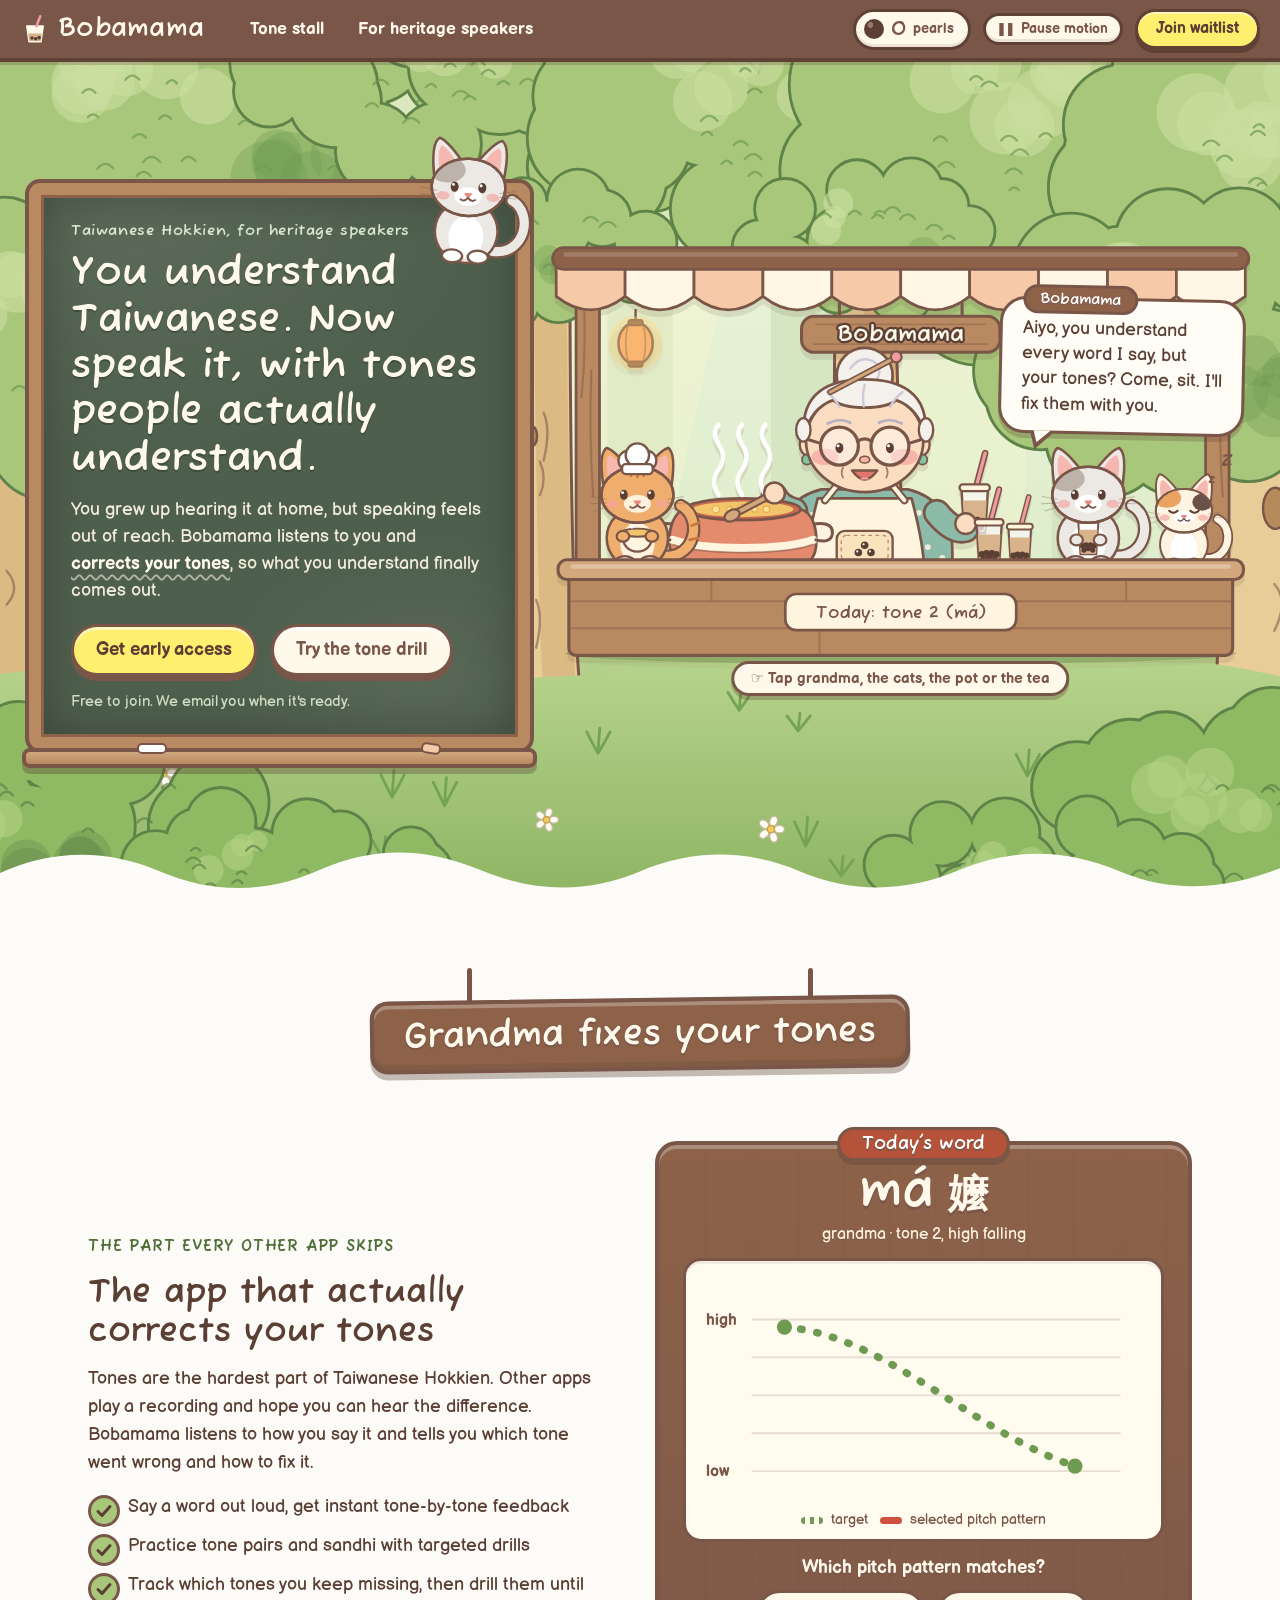
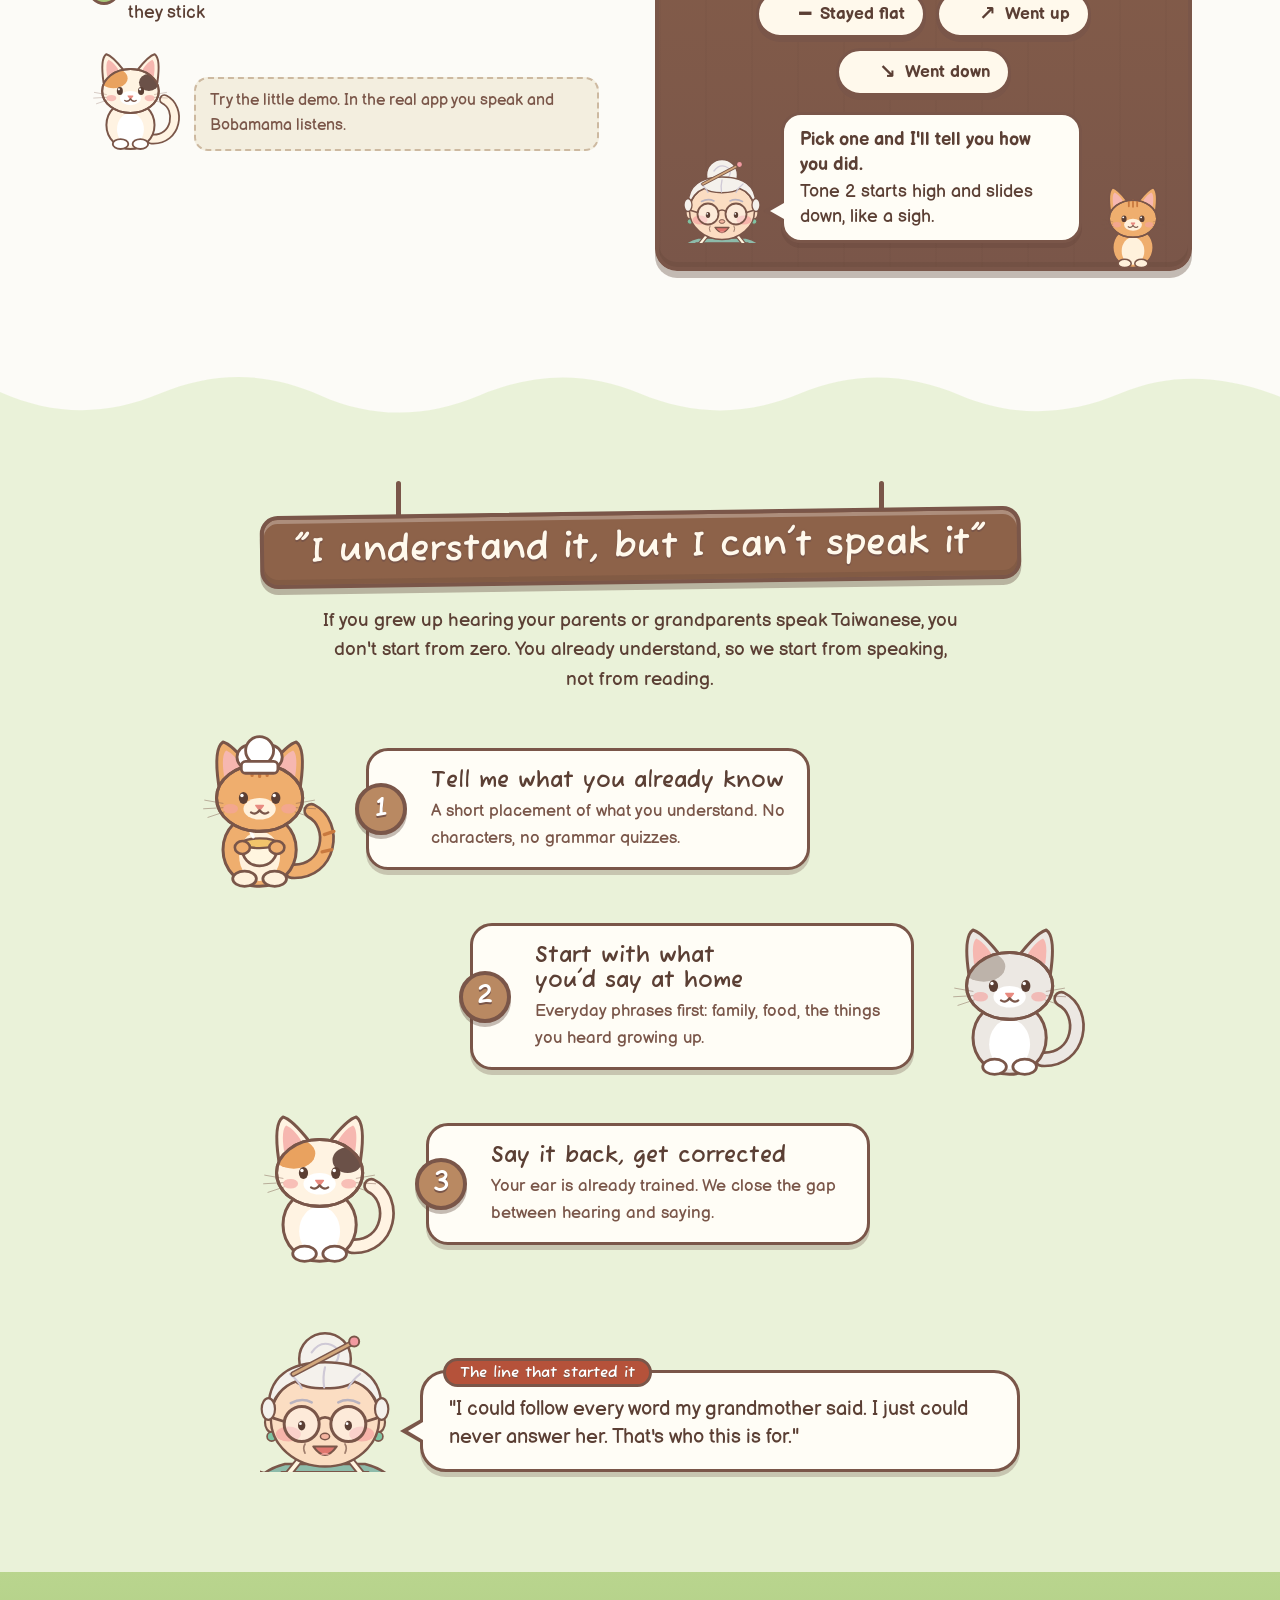
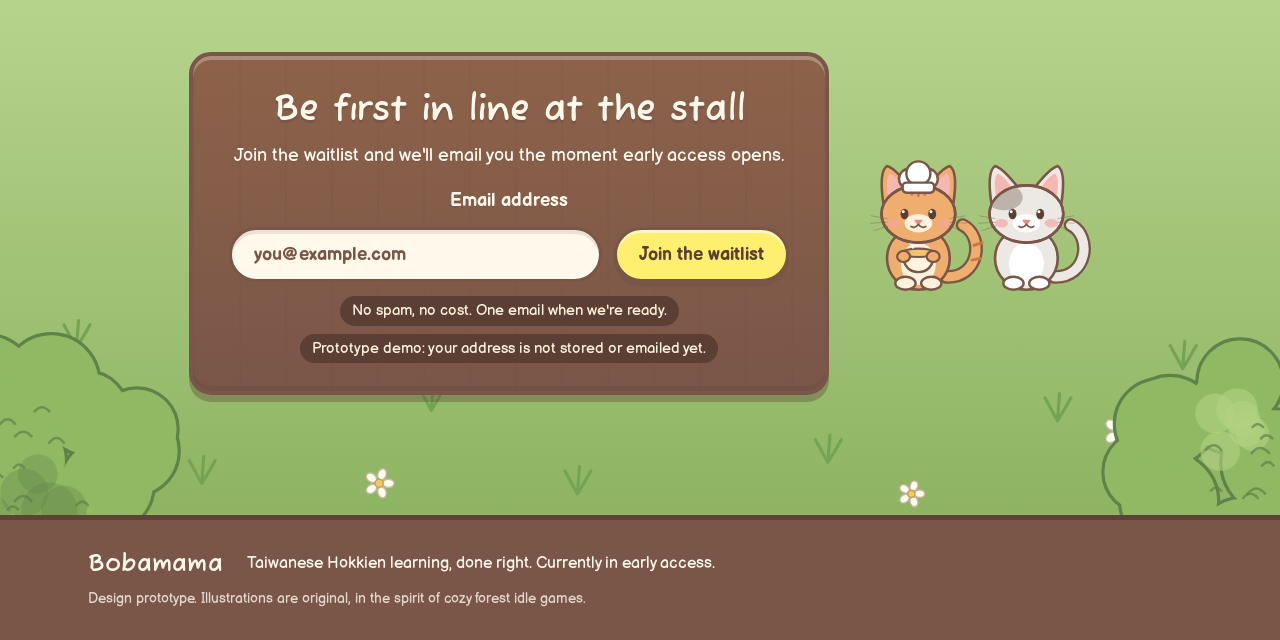
==== index.html @ dc3b3dd8 "feat: landing v2 stall interactions; fix stale animationcancel and 320px header overflow Finishes th" ====
<!DOCTYPE html>
<html lang="en">
<head>
<meta charset="UTF-8">
<meta name="viewport" content="width=device-width, initial-scale=1">
<title>Bobamama - Grandma fixes your Taiwanese tones</title>
<meta name="description" content="Bobamama is a Taiwanese Hokkien learning app that actually corrects your tones. Built for heritage speakers who understand it but can't speak it. Prototype landing page.">
<meta property="og:title" content="Bobamama - Grandma fixes your Taiwanese tones">
<meta property="og:description" content="A Taiwanese Hokkien learning app that actually corrects your tones. Built for heritage speakers who understand it but can't speak it.">
<meta property="og:type" content="website">
<link rel="stylesheet" href="styles.css">
</head>
<body>
<header class="bar">
  <div class="bar-in">
    <a class="brand" href="#top" aria-label="Bobamama home"><span class="brand-ic" aria-hidden="true"><svg viewBox="0 0 40 40"><path d="M9,16 L31,16 L28,37 L12,37Z" fill="#FFF9EC" stroke="#FFF9EC" stroke-width="2" stroke-linejoin="round"/><path d="M11,26 L29,26 L28,36 L12,36Z" fill="#D9B38C"/><circle cx="16" cy="32" r="2.4" fill="#5B3F34"/><circle cx="21" cy="33" r="2.4" fill="#5B3F34"/><circle cx="25.5" cy="31.5" r="2.4" fill="#5B3F34"/><path d="M22,16 L27,3" stroke="#F29AA1" stroke-width="3.4" stroke-linecap="round"/></svg></span>Bobamama</a>
    <nav class="links" aria-label="Sections"><a href="#tones">Tone stall</a><a href="#heritage">For heritage speakers</a></nav>
    <div class="bar-r"><div class="hud" aria-live="polite" title="Tap things in the stall to collect pearls"><span class="pearl" aria-hidden="true"></span><span class="hud-n" id="pearls">0</span><span class="hud-l hud-u"> pearls</span></div><input type="checkbox" class="sr motion-cb" id="motion-btn" aria-label="Pause motion"><label for="motion-btn" class="hud hud-btn" aria-hidden="true"><span class="hud-ico"><span class="m-on">&#10074;&#10074;</span><span class="m-off">&#9654;</span></span><span class="hud-l"><span class="m-on">Pause motion</span><span class="m-off">Play motion</span></span></label><a class="btn btn-sm" href="#waitlist">Join waitlist</a></div>
  </div>
</header>

<main id="top">
<section class="hero">
  <svg class="forest forest-d" viewBox="0 0 1440 900" preserveAspectRatio="xMidYMax slice" aria-hidden="true" focusable="false"><defs><linearGradient id="skyd" x1="0" y1="0" x2="0" y2="1"><stop offset="0" stop-color="#EEF5DE"/><stop offset="1" stop-color="#D4E8C0"/></linearGradient><linearGradient id="grd" x1="0" y1="0" x2="0" y2="1"><stop offset="0" stop-color="#B9D58E"/><stop offset="1" stop-color="#8DB462"/></linearGradient></defs><rect width="1440" height="900" fill="url(#skyd)"/><rect x="480.0" y="150" width="80" height="900" rx="40.0" fill="#D3E4BE" opacity=".8"/><circle cx="656" cy="129" r="42" fill="#CDE1B6"/><circle cx="642" cy="186" r="37" fill="#CDE1B6"/><circle cx="575" cy="210" r="33" fill="#CDE1B6"/><circle cx="522" cy="206" r="44" fill="#CDE1B6"/><circle cx="434" cy="195" r="36" fill="#CDE1B6"/><circle cx="403" cy="168" r="34" fill="#CDE1B6"/><circle cx="388" cy="149" r="40" fill="#CDE1B6"/><circle cx="423" cy="95" r="44" fill="#CDE1B6"/><circle cx="446" cy="66" r="42" fill="#CDE1B6"/><circle cx="500" cy="62" r="34" fill="#CDE1B6"/><circle cx="563" cy="70" r="42" fill="#CDE1B6"/><circle cx="632" cy="107" r="42" fill="#CDE1B6"/><circle cx="538" cy="134" r="46" fill="#CDE1B6"/><circle cx="468" cy="107" r="42" fill="#CDE1B6"/><circle cx="440" cy="125" r="49" fill="#CDE1B6"/><circle cx="506" cy="104" r="47" fill="#CDE1B6"/><circle cx="507" cy="167" r="47" fill="#CDE1B6"/><circle cx="478" cy="174" r="45" fill="#CDE1B6"/><circle cx="469" cy="94" r="21" fill="#DCEBC9" opacity=".6"/><circle cx="433" cy="99" r="16" fill="#DCEBC9" opacity=".6"/><circle cx="437" cy="87" r="20" fill="#DCEBC9" opacity=".6"/><circle cx="444" cy="106" r="18" fill="#DCEBC9" opacity=".6"/><rect x="685.0" y="120" width="70" height="900" rx="35.0" fill="#D3E4BE" opacity=".8"/><circle cx="831" cy="112" r="38" fill="#CDE1B6"/><circle cx="813" cy="152" r="35" fill="#CDE1B6"/><circle cx="787" cy="159" r="31" fill="#CDE1B6"/><circle cx="711" cy="171" r="39" fill="#CDE1B6"/><circle cx="682" cy="167" r="29" fill="#CDE1B6"/><circle cx="613" cy="136" r="33" fill="#CDE1B6"/><circle cx="594" cy="115" r="32" fill="#CDE1B6"/><circle cx="610" cy="84" r="31" fill="#CDE1B6"/><circle cx="637" cy="54" r="35" fill="#CDE1B6"/><circle cx="729" cy="37" r="32" fill="#CDE1B6"/><circle cx="774" cy="52" r="33" fill="#CDE1B6"/><circle cx="814" cy="85" r="33" fill="#CDE1B6"/><circle cx="694" cy="107" r="36" fill="#CDE1B6"/><circle cx="720" cy="110" r="42" fill="#CDE1B6"/><circle cx="722" cy="111" r="37" fill="#CDE1B6"/><circle cx="731" cy="113" r="43" fill="#CDE1B6"/><circle cx="716" cy="95" r="43" fill="#CDE1B6"/><circle cx="682" cy="113" r="46" fill="#CDE1B6"/><circle cx="688" cy="65" r="17" fill="#DCEBC9" opacity=".6"/><circle cx="660" cy="101" r="12" fill="#DCEBC9" opacity=".6"/><circle cx="710" cy="87" r="20" fill="#DCEBC9" opacity=".6"/><circle cx="645" cy="66" r="13" fill="#DCEBC9" opacity=".6"/><rect x="860.0" y="160" width="80" height="900" rx="40.0" fill="#D3E4BE" opacity=".8"/><circle cx="1042" cy="139" r="34" fill="#CDE1B6"/><circle cx="1018" cy="195" r="37" fill="#CDE1B6"/><circle cx="965" cy="219" r="33" fill="#CDE1B6"/><circle cx="898" cy="228" r="39" fill="#CDE1B6"/><circle cx="807" cy="213" r="37" fill="#CDE1B6"/><circle cx="799" cy="190" r="42" fill="#CDE1B6"/><circle cx="757" cy="144" r="38" fill="#CDE1B6"/><circle cx="789" cy="115" r="39" fill="#CDE1B6"/><circle cx="811" cy="88" r="40" fill="#CDE1B6"/><circle cx="909" cy="80" r="33" fill="#CDE1B6"/><circle cx="965" cy="78" r="38" fill="#CDE1B6"/><circle cx="1024" cy="119" r="37" fill="#CDE1B6"/><circle cx="912" cy="146" r="43" fill="#CDE1B6"/><circle cx="853" cy="134" r="46" fill="#CDE1B6"/><circle cx="864" cy="142" r="49" fill="#CDE1B6"/><circle cx="955" cy="124" r="49" fill="#CDE1B6"/><circle cx="818" cy="159" r="46" fill="#CDE1B6"/><circle cx="846" cy="120" r="50" fill="#CDE1B6"/><circle cx="857" cy="105" r="19" fill="#DCEBC9" opacity=".6"/><circle cx="811" cy="110" r="18" fill="#DCEBC9" opacity=".6"/><circle cx="805" cy="115" r="17" fill="#DCEBC9" opacity=".6"/><circle cx="809" cy="95" r="15" fill="#DCEBC9" opacity=".6"/><rect x="220.0" y="190" width="60" height="900" rx="30.0" fill="#D3E4BE" opacity=".8"/><circle cx="351" cy="191" r="31" fill="#CDE1B6"/><circle cx="328" cy="210" r="25" fill="#CDE1B6"/><circle cx="293" cy="225" r="28" fill="#CDE1B6"/><circle cx="232" cy="242" r="25" fill="#CDE1B6"/><circle cx="216" cy="229" r="32" fill="#CDE1B6"/><circle cx="177" cy="214" r="25" fill="#CDE1B6"/><circle cx="146" cy="188" r="26" fill="#CDE1B6"/><circle cx="152" cy="152" r="31" fill="#CDE1B6"/><circle cx="190" cy="128" r="29" fill="#CDE1B6"/><circle cx="263" cy="128" r="28" fill="#CDE1B6"/><circle cx="312" cy="126" r="30" fill="#CDE1B6"/><circle cx="334" cy="153" r="27" fill="#CDE1B6"/><circle cx="264" cy="215" r="39" fill="#CDE1B6"/><circle cx="277" cy="168" r="37" fill="#CDE1B6"/><circle cx="241" cy="197" r="32" fill="#CDE1B6"/><circle cx="235" cy="184" r="31" fill="#CDE1B6"/><circle cx="256" cy="178" r="38" fill="#CDE1B6"/><circle cx="248" cy="177" r="35" fill="#CDE1B6"/><circle cx="178" cy="137" r="14" fill="#DCEBC9" opacity=".6"/><circle cx="192" cy="147" r="12" fill="#DCEBC9" opacity=".6"/><circle cx="207" cy="151" r="13" fill="#DCEBC9" opacity=".6"/><circle cx="189" cy="157" r="15" fill="#DCEBC9" opacity=".6"/><rect x="1160.0" y="190" width="60" height="900" rx="30.0" fill="#D3E4BE" opacity=".8"/><circle cx="1303" cy="191" r="31" fill="#CDE1B6"/><circle cx="1281" cy="202" r="31" fill="#CDE1B6"/><circle cx="1225" cy="225" r="26" fill="#CDE1B6"/><circle cx="1175" cy="230" r="30" fill="#CDE1B6"/><circle cx="1142" cy="233" r="32" fill="#CDE1B6"/><circle cx="1101" cy="206" r="27" fill="#CDE1B6"/><circle cx="1082" cy="177" r="28" fill="#CDE1B6"/><circle cx="1098" cy="152" r="27" fill="#CDE1B6"/><circle cx="1126" cy="134" r="25" fill="#CDE1B6"/><circle cx="1194" cy="118" r="32" fill="#CDE1B6"/><circle cx="1232" cy="129" r="33" fill="#CDE1B6"/><circle cx="1289" cy="144" r="26" fill="#CDE1B6"/><circle cx="1191" cy="179" r="37" fill="#CDE1B6"/><circle cx="1202" cy="161" r="37" fill="#CDE1B6"/><circle cx="1246" cy="161" r="32" fill="#CDE1B6"/><circle cx="1187" cy="180" r="34" fill="#CDE1B6"/><circle cx="1196" cy="185" r="37" fill="#CDE1B6"/><circle cx="1199" cy="183" r="30" fill="#CDE1B6"/><circle cx="1130" cy="164" r="11" fill="#DCEBC9" opacity=".6"/><circle cx="1142" cy="147" r="15" fill="#DCEBC9" opacity=".6"/><circle cx="1147" cy="154" r="15" fill="#DCEBC9" opacity=".6"/><circle cx="1163" cy="142" r="15" fill="#DCEBC9" opacity=".6"/><g opacity=".28" fill="#FFF8CC"><path d="M432,0 L576,0 L317,640 L144,640Z"/><path d="M749,0 L864,0 L720,640 L518,640Z"/><path d="M1066,0 L1152,0 L1123,640 L922,640Z"/></g><path d="M0,610 C288,570 504,630 792,600 S1296,570 1440,615 L1440,900 L0,900Z" fill="#B4D08A"/><clipPath id="tc1"><path d="M-94,900 C-22,850 -20,220 8,-40 L112,-40 C110,220 82,850 154,900 Z"/></clipPath><path d="M-94,900 C-22,850 -20,220 8,-40 L112,-40 C110,220 82,850 154,900 Z" fill="#E8CD98"/><g clip-path="url(#tc1)"><path d="M43,-40 C62,260 50,800 95,900" stroke="#D2AE74" stroke-width="72" fill="none" opacity=".55"/><path d="M46,155 q16,18 0,54" fill="none" stroke="#7A5649" stroke-width="2.6" stroke-linecap="round" opacity=".55"/><path d="M25,246 q16,18 0,46" fill="none" stroke="#7A5649" stroke-width="2.6" stroke-linecap="round" opacity=".55"/><path d="M43,544 q16,18 0,36" fill="none" stroke="#7A5649" stroke-width="2.6" stroke-linecap="round" opacity=".55"/><path d="M46,75 q16,18 0,45" fill="none" stroke="#7A5649" stroke-width="2.6" stroke-linecap="round" opacity=".55"/><path d="M-6,627 q16,18 0,46" fill="none" stroke="#7A5649" stroke-width="2.6" stroke-linecap="round" opacity=".55"/><path d="M8,597 q16,18 0,59" fill="none" stroke="#7A5649" stroke-width="2.6" stroke-linecap="round" opacity=".55"/><path d="M-4,732 q16,18 0,35" fill="none" stroke="#7A5649" stroke-width="2.6" stroke-linecap="round" opacity=".55"/><ellipse cx="14" cy="477" rx="13" ry="22" fill="#B58B5C" stroke="#7A5649" stroke-width="2.6"/></g><path d="M-94,900 C-22,850 -20,220 8,-40 L112,-40 C110,220 82,850 154,900 Z" fill="none" stroke="#7A5649" stroke-width="3.2" stroke-linejoin="round"/><clipPath id="tc2"><path d="M1292,900 C1363,850 1335,220 1333,-40 L1437,-40 C1465,220 1467,850 1538,900 Z"/></clipPath><path d="M1292,900 C1363,850 1335,220 1333,-40 L1437,-40 C1465,220 1467,850 1538,900 Z" fill="#E8CD98"/><g clip-path="url(#tc2)"><path d="M1428,-40 C1448,260 1434,800 1480,900" stroke="#D2AE74" stroke-width="72" fill="none" opacity=".55"/><path d="M1438,773 q16,18 0,35" fill="none" stroke="#7A5649" stroke-width="2.6" stroke-linecap="round" opacity=".55"/><path d="M1431,118 q16,18 0,53" fill="none" stroke="#7A5649" stroke-width="2.6" stroke-linecap="round" opacity=".55"/><path d="M1398,558 q16,18 0,50" fill="none" stroke="#7A5649" stroke-width="2.6" stroke-linecap="round" opacity=".55"/><path d="M1415,510 q16,18 0,38" fill="none" stroke="#7A5649" stroke-width="2.6" stroke-linecap="round" opacity=".55"/><path d="M1403,378 q16,18 0,53" fill="none" stroke="#7A5649" stroke-width="2.6" stroke-linecap="round" opacity=".55"/><path d="M1438,802 q16,18 0,48" fill="none" stroke="#7A5649" stroke-width="2.6" stroke-linecap="round" opacity=".55"/><path d="M1395,389 q16,18 0,35" fill="none" stroke="#7A5649" stroke-width="2.6" stroke-linecap="round" opacity=".55"/><ellipse cx="1399" cy="477" rx="13" ry="22" fill="#B58B5C" stroke="#7A5649" stroke-width="2.6"/></g><path d="M1292,900 C1363,850 1335,220 1333,-40 L1437,-40 C1465,220 1467,850 1538,900 Z" fill="none" stroke="#7A5649" stroke-width="3.2" stroke-linejoin="round"/><clipPath id="tc3"><path d="M551,760 C586,710 583,220 592,-40 L644,-40 C647,220 638,710 673,760 Z"/></clipPath><path d="M551,760 C586,710 583,220 592,-40 L644,-40 C647,220 638,710 673,760 Z" fill="#E8CD98"/><g clip-path="url(#tc3)"><path d="M618,-40 C628,260 622,660 644,760" stroke="#D2AE74" stroke-width="35" fill="none" opacity=".55"/><path d="M611,192 q8,18 0,44" fill="none" stroke="#7A5649" stroke-width="2.6" stroke-linecap="round" opacity=".55"/><path d="M613,427 q8,18 0,36" fill="none" stroke="#7A5649" stroke-width="2.6" stroke-linecap="round" opacity=".55"/><path d="M620,48 q8,18 0,41" fill="none" stroke="#7A5649" stroke-width="2.6" stroke-linecap="round" opacity=".55"/><path d="M625,190 q8,18 0,46" fill="none" stroke="#7A5649" stroke-width="2.6" stroke-linecap="round" opacity=".55"/><path d="M609,575 q8,18 0,51" fill="none" stroke="#7A5649" stroke-width="2.6" stroke-linecap="round" opacity=".55"/><path d="M614,136 q8,18 0,57" fill="none" stroke="#7A5649" stroke-width="2.6" stroke-linecap="round" opacity=".55"/><path d="M617,375 q8,18 0,51" fill="none" stroke="#7A5649" stroke-width="2.6" stroke-linecap="round" opacity=".55"/><ellipse cx="604" cy="400" rx="6" ry="11" fill="#B58B5C" stroke="#7A5649" stroke-width="2.6"/></g><path d="M551,760 C586,710 583,220 592,-40 L644,-40 C647,220 638,710 673,760 Z" fill="none" stroke="#7A5649" stroke-width="3.2" stroke-linejoin="round"/><clipPath id="tc4"><path d="M898,760 C937,710 926,220 929,-40 L985,-40 C996,220 993,710 1032,760 Z"/></clipPath><path d="M898,760 C937,710 926,220 929,-40 L985,-40 C996,220 993,710 1032,760 Z" fill="#E8CD98"/><g clip-path="url(#tc4)"><path d="M972,-40 C982,260 976,660 1000,760" stroke="#D2AE74" stroke-width="38" fill="none" opacity=".55"/><path d="M949,191 q8,18 0,44" fill="none" stroke="#7A5649" stroke-width="2.6" stroke-linecap="round" opacity=".55"/><path d="M948,139 q8,18 0,44" fill="none" stroke="#7A5649" stroke-width="2.6" stroke-linecap="round" opacity=".55"/><path d="M972,627 q8,18 0,54" fill="none" stroke="#7A5649" stroke-width="2.6" stroke-linecap="round" opacity=".55"/><path d="M963,182 q8,18 0,41" fill="none" stroke="#7A5649" stroke-width="2.6" stroke-linecap="round" opacity=".55"/><path d="M949,151 q8,18 0,40" fill="none" stroke="#7A5649" stroke-width="2.6" stroke-linecap="round" opacity=".55"/><path d="M973,634 q8,18 0,55" fill="none" stroke="#7A5649" stroke-width="2.6" stroke-linecap="round" opacity=".55"/><path d="M952,552 q8,18 0,42" fill="none" stroke="#7A5649" stroke-width="2.6" stroke-linecap="round" opacity=".55"/><ellipse cx="957" cy="400" rx="7" ry="12" fill="#B58B5C" stroke="#7A5649" stroke-width="2.6"/></g><path d="M898,760 C937,710 926,220 929,-40 L985,-40 C996,220 993,710 1032,760 Z" fill="none" stroke="#7A5649" stroke-width="3.2" stroke-linejoin="round"/><circle cx="279" cy="104" r="73" fill="#A8C77A" stroke="#5E8248" stroke-width="6"/><circle cx="278" cy="159" r="65" fill="#A8C77A" stroke="#5E8248" stroke-width="6"/><circle cx="293" cy="156" r="70" fill="#A8C77A" stroke="#5E8248" stroke-width="6"/><circle cx="274" cy="205" r="75" fill="#A8C77A" stroke="#5E8248" stroke-width="6"/><circle cx="173" cy="243" r="79" fill="#A8C77A" stroke="#5E8248" stroke-width="6"/><circle cx="191" cy="243" r="85" fill="#A8C77A" stroke="#5E8248" stroke-width="6"/><circle cx="116" cy="273" r="80" fill="#A8C77A" stroke="#5E8248" stroke-width="6"/><circle cx="110" cy="275" r="78" fill="#A8C77A" stroke="#5E8248" stroke-width="6"/><circle cx="35" cy="250" r="85" fill="#A8C77A" stroke="#5E8248" stroke-width="6"/><circle cx="-35" cy="272" r="85" fill="#A8C77A" stroke="#5E8248" stroke-width="6"/><circle cx="-112" cy="258" r="73" fill="#A8C77A" stroke="#5E8248" stroke-width="6"/><circle cx="-136" cy="217" r="86" fill="#A8C77A" stroke="#5E8248" stroke-width="6"/><circle cx="-147" cy="181" r="67" fill="#A8C77A" stroke="#5E8248" stroke-width="6"/><circle cx="-191" cy="206" r="74" fill="#A8C77A" stroke="#5E8248" stroke-width="6"/><circle cx="-181" cy="142" r="76" fill="#A8C77A" stroke="#5E8248" stroke-width="6"/><circle cx="-187" cy="127" r="78" fill="#A8C77A" stroke="#5E8248" stroke-width="6"/><circle cx="-216" cy="80" r="80" fill="#A8C77A" stroke="#5E8248" stroke-width="6"/><circle cx="-176" cy="28" r="88" fill="#A8C77A" stroke="#5E8248" stroke-width="6"/><circle cx="-125" cy="33" r="84" fill="#A8C77A" stroke="#5E8248" stroke-width="6"/><circle cx="-97" cy="-23" r="77" fill="#A8C77A" stroke="#5E8248" stroke-width="6"/><circle cx="-52" cy="-5" r="84" fill="#A8C77A" stroke="#5E8248" stroke-width="6"/><circle cx="-23" cy="-15" r="65" fill="#A8C77A" stroke="#5E8248" stroke-width="6"/><circle cx="50" cy="-50" r="66" fill="#A8C77A" stroke="#5E8248" stroke-width="6"/><circle cx="92" cy="-23" r="67" fill="#A8C77A" stroke="#5E8248" stroke-width="6"/><circle cx="99" cy="-37" r="85" fill="#A8C77A" stroke="#5E8248" stroke-width="6"/><circle cx="122" cy="-26" r="65" fill="#A8C77A" stroke="#5E8248" stroke-width="6"/><circle cx="205" cy="22" r="85" fill="#A8C77A" stroke="#5E8248" stroke-width="6"/><circle cx="255" cy="57" r="88" fill="#A8C77A" stroke="#5E8248" stroke-width="6"/><circle cx="224" cy="57" r="78" fill="#A8C77A" stroke="#5E8248" stroke-width="6"/><circle cx="240" cy="67" r="74" fill="#A8C77A" stroke="#5E8248" stroke-width="6"/><circle cx="22" cy="111" r="81" fill="#A8C77A" stroke="#5E8248" stroke-width="6"/><circle cx="72" cy="98" r="105" fill="#A8C77A" stroke="#5E8248" stroke-width="6"/><circle cx="85" cy="98" r="92" fill="#A8C77A" stroke="#5E8248" stroke-width="6"/><circle cx="-56" cy="112" r="96" fill="#A8C77A" stroke="#5E8248" stroke-width="6"/><circle cx="-47" cy="99" r="105" fill="#A8C77A" stroke="#5E8248" stroke-width="6"/><circle cx="-25" cy="118" r="99" fill="#A8C77A" stroke="#5E8248" stroke-width="6"/><circle cx="44" cy="149" r="106" fill="#A8C77A" stroke="#5E8248" stroke-width="6"/><circle cx="-42" cy="113" r="80" fill="#A8C77A" stroke="#5E8248" stroke-width="6"/><circle cx="-35" cy="148" r="80" fill="#A8C77A" stroke="#5E8248" stroke-width="6"/><circle cx="-31" cy="80" r="81" fill="#A8C77A" stroke="#5E8248" stroke-width="6"/><circle cx="-9" cy="88" r="98" fill="#A8C77A" stroke="#5E8248" stroke-width="6"/><circle cx="-24" cy="174" r="99" fill="#A8C77A" stroke="#5E8248" stroke-width="6"/><circle cx="49" cy="121" r="98" fill="#A8C77A" stroke="#5E8248" stroke-width="6"/><circle cx="77" cy="114" r="92" fill="#A8C77A" stroke="#5E8248" stroke-width="6"/><circle cx="-0" cy="103" r="89" fill="#A8C77A" stroke="#5E8248" stroke-width="6"/><circle cx="279" cy="104" r="73" fill="#A8C77A"/><circle cx="278" cy="159" r="65" fill="#A8C77A"/><circle cx="293" cy="156" r="70" fill="#A8C77A"/><circle cx="274" cy="205" r="75" fill="#A8C77A"/><circle cx="173" cy="243" r="79" fill="#A8C77A"/><circle cx="191" cy="243" r="85" fill="#A8C77A"/><circle cx="116" cy="273" r="80" fill="#A8C77A"/><circle cx="110" cy="275" r="78" fill="#A8C77A"/><circle cx="35" cy="250" r="85" fill="#A8C77A"/><circle cx="-35" cy="272" r="85" fill="#A8C77A"/><circle cx="-112" cy="258" r="73" fill="#A8C77A"/><circle cx="-136" cy="217" r="86" fill="#A8C77A"/><circle cx="-147" cy="181" r="67" fill="#A8C77A"/><circle cx="-191" cy="206" r="74" fill="#A8C77A"/><circle cx="-181" cy="142" r="76" fill="#A8C77A"/><circle cx="-187" cy="127" r="78" fill="#A8C77A"/><circle cx="-216" cy="80" r="80" fill="#A8C77A"/><circle cx="-176" cy="28" r="88" fill="#A8C77A"/><circle cx="-125" cy="33" r="84" fill="#A8C77A"/><circle cx="-97" cy="-23" r="77" fill="#A8C77A"/><circle cx="-52" cy="-5" r="84" fill="#A8C77A"/><circle cx="-23" cy="-15" r="65" fill="#A8C77A"/><circle cx="50" cy="-50" r="66" fill="#A8C77A"/><circle cx="92" cy="-23" r="67" fill="#A8C77A"/><circle cx="99" cy="-37" r="85" fill="#A8C77A"/><circle cx="122" cy="-26" r="65" fill="#A8C77A"/><circle cx="205" cy="22" r="85" fill="#A8C77A"/><circle cx="255" cy="57" r="88" fill="#A8C77A"/><circle cx="224" cy="57" r="78" fill="#A8C77A"/><circle cx="240" cy="67" r="74" fill="#A8C77A"/><circle cx="22" cy="111" r="81" fill="#A8C77A"/><circle cx="72" cy="98" r="105" fill="#A8C77A"/><circle cx="85" cy="98" r="92" fill="#A8C77A"/><circle cx="-56" cy="112" r="96" fill="#A8C77A"/><circle cx="-47" cy="99" r="105" fill="#A8C77A"/><circle cx="-25" cy="118" r="99" fill="#A8C77A"/><circle cx="44" cy="149" r="106" fill="#A8C77A"/><circle cx="-42" cy="113" r="80" fill="#A8C77A"/><circle cx="-35" cy="148" r="80" fill="#A8C77A"/><circle cx="-31" cy="80" r="81" fill="#A8C77A"/><circle cx="-9" cy="88" r="98" fill="#A8C77A"/><circle cx="-24" cy="174" r="99" fill="#A8C77A"/><circle cx="49" cy="121" r="98" fill="#A8C77A"/><circle cx="77" cy="114" r="92" fill="#A8C77A"/><circle cx="-0" cy="103" r="89" fill="#A8C77A"/><circle cx="-22" cy="66" r="38" fill="#CBE0A0" opacity=".6"/><circle cx="-20" cy="65" r="41" fill="#CBE0A0" opacity=".6"/><circle cx="21" cy="47" r="40" fill="#CBE0A0" opacity=".6"/><circle cx="-22" cy="80" r="42" fill="#CBE0A0" opacity=".6"/><circle cx="-11" cy="83" r="35" fill="#CBE0A0" opacity=".6"/><circle cx="-80" cy="91" r="33" fill="#CBE0A0" opacity=".6"/><circle cx="-25" cy="22" r="35" fill="#CBE0A0" opacity=".6"/><circle cx="-103" cy="85" r="33" fill="#CBE0A0" opacity=".6"/><circle cx="-73" cy="17" r="35" fill="#CBE0A0" opacity=".6"/><circle cx="-9" cy="90" r="36" fill="#CBE0A0" opacity=".6"/><circle cx="69" cy="208" r="50" fill="#6E9A52" opacity=".32"/><circle cx="68" cy="163" r="49" fill="#6E9A52" opacity=".32"/><circle cx="136" cy="208" r="39" fill="#6E9A52" opacity=".32"/><circle cx="59" cy="164" r="49" fill="#6E9A52" opacity=".32"/><circle cx="81" cy="169" r="41" fill="#6E9A52" opacity=".32"/><circle cx="103" cy="174" r="52" fill="#6E9A52" opacity=".32"/><circle cx="63" cy="139" r="52" fill="#6E9A52" opacity=".32"/><circle cx="172" cy="223" r="41" fill="#6E9A52" opacity=".32"/><circle cx="183" cy="218" r="37" fill="#6E9A52" opacity=".32"/><circle cx="152" cy="211" r="46" fill="#6E9A52" opacity=".32"/><path d="M47,80 q6,-8 13,0" fill="none" stroke="#6E9A52" stroke-width="2.4" stroke-linecap="round" opacity=".7"/><path d="M-58,38 q7,-9 15,0" fill="none" stroke="#6E9A52" stroke-width="2.4" stroke-linecap="round" opacity=".7"/><path d="M-37,179 q5,-6 10,0" fill="none" stroke="#6E9A52" stroke-width="2.4" stroke-linecap="round" opacity=".7"/><path d="M185,157 q9,-10 17,0" fill="none" stroke="#6E9A52" stroke-width="2.4" stroke-linecap="round" opacity=".7"/><path d="M183,196 q7,-9 15,0" fill="none" stroke="#6E9A52" stroke-width="2.4" stroke-linecap="round" opacity=".7"/><path d="M-135,167 q6,-7 11,0" fill="none" stroke="#6E9A52" stroke-width="2.4" stroke-linecap="round" opacity=".7"/><path d="M-32,151 q7,-9 14,0" fill="none" stroke="#6E9A52" stroke-width="2.4" stroke-linecap="round" opacity=".7"/><path d="M9,203 q7,-9 15,0" fill="none" stroke="#6E9A52" stroke-width="2.4" stroke-linecap="round" opacity=".7"/><path d="M-17,73 q8,-10 17,0" fill="none" stroke="#6E9A52" stroke-width="2.4" stroke-linecap="round" opacity=".7"/><path d="M32,174 q6,-8 13,0" fill="none" stroke="#6E9A52" stroke-width="2.4" stroke-linecap="round" opacity=".7"/><path d="M-69,127 q8,-10 17,0" fill="none" stroke="#6E9A52" stroke-width="2.4" stroke-linecap="round" opacity=".7"/><path d="M-78,175 q9,-10 17,0" fill="none" stroke="#6E9A52" stroke-width="2.4" stroke-linecap="round" opacity=".7"/><path d="M150,181 q5,-6 10,0" fill="none" stroke="#6E9A52" stroke-width="2.4" stroke-linecap="round" opacity=".7"/><path d="M86,189 q5,-6 10,0" fill="none" stroke="#6E9A52" stroke-width="2.4" stroke-linecap="round" opacity=".7"/><path d="M-42,76 q7,-9 14,0" fill="none" stroke="#6E9A52" stroke-width="2.4" stroke-linecap="round" opacity=".7"/><path d="M12,115 q8,-10 16,0" fill="none" stroke="#6E9A52" stroke-width="2.4" stroke-linecap="round" opacity=".7"/><path d="M-139,35 q6,-7 11,0" fill="none" stroke="#6E9A52" stroke-width="2.4" stroke-linecap="round" opacity=".7"/><path d="M-95,38 q9,-11 18,0" fill="none" stroke="#6E9A52" stroke-width="2.4" stroke-linecap="round" opacity=".7"/><path d="M168,41 q7,-8 14,0" fill="none" stroke="#6E9A52" stroke-width="2.4" stroke-linecap="round" opacity=".7"/><path d="M-26,85 q6,-8 13,0" fill="none" stroke="#6E9A52" stroke-width="2.4" stroke-linecap="round" opacity=".7"/><path d="M93,136 q6,-8 13,0" fill="none" stroke="#6E9A52" stroke-width="2.4" stroke-linecap="round" opacity=".7"/><path d="M-71,87 q5,-7 11,0" fill="none" stroke="#6E9A52" stroke-width="2.4" stroke-linecap="round" opacity=".7"/><path d="M60,161 q7,-8 13,0" fill="none" stroke="#6E9A52" stroke-width="2.4" stroke-linecap="round" opacity=".7"/><path d="M-111,59 q6,-8 13,0" fill="none" stroke="#6E9A52" stroke-width="2.4" stroke-linecap="round" opacity=".7"/><path d="M78,174 q7,-8 13,0" fill="none" stroke="#6E9A52" stroke-width="2.4" stroke-linecap="round" opacity=".7"/><path d="M148,143 q7,-8 13,0" fill="none" stroke="#6E9A52" stroke-width="2.4" stroke-linecap="round" opacity=".7"/><path d="M-6,119 q8,-9 16,0" fill="none" stroke="#6E9A52" stroke-width="2.4" stroke-linecap="round" opacity=".7"/><path d="M11,157 q7,-8 14,0" fill="none" stroke="#6E9A52" stroke-width="2.4" stroke-linecap="round" opacity=".7"/><path d="M-52,127 q8,-9 16,0" fill="none" stroke="#6E9A52" stroke-width="2.4" stroke-linecap="round" opacity=".7"/><path d="M-114,106 q7,-8 13,0" fill="none" stroke="#6E9A52" stroke-width="2.4" stroke-linecap="round" opacity=".7"/><circle cx="555" cy="73" r="61" fill="#A8C77A" stroke="#5E8248" stroke-width="6"/><circle cx="581" cy="86" r="66" fill="#A8C77A" stroke="#5E8248" stroke-width="6"/><circle cx="502" cy="126" r="60" fill="#A8C77A" stroke="#5E8248" stroke-width="6"/><circle cx="492" cy="137" r="68" fill="#A8C77A" stroke="#5E8248" stroke-width="6"/><circle cx="390" cy="165" r="67" fill="#A8C77A" stroke="#5E8248" stroke-width="6"/><circle cx="380" cy="179" r="56" fill="#A8C77A" stroke="#5E8248" stroke-width="6"/><circle cx="313" cy="187" r="63" fill="#A8C77A" stroke="#5E8248" stroke-width="6"/><circle cx="257" cy="175" r="65" fill="#A8C77A" stroke="#5E8248" stroke-width="6"/><circle cx="145" cy="184" r="62" fill="#A8C77A" stroke="#5E8248" stroke-width="6"/><circle cx="208" cy="163" r="53" fill="#A8C77A" stroke="#5E8248" stroke-width="6"/><circle cx="90" cy="128" r="57" fill="#A8C77A" stroke="#5E8248" stroke-width="6"/><circle cx="66" cy="106" r="61" fill="#A8C77A" stroke="#5E8248" stroke-width="6"/><circle cx="79" cy="98" r="61" fill="#A8C77A" stroke="#5E8248" stroke-width="6"/><circle cx="66" cy="55" r="55" fill="#A8C77A" stroke="#5E8248" stroke-width="6"/><circle cx="78" cy="49" r="60" fill="#A8C77A" stroke="#5E8248" stroke-width="6"/><circle cx="77" cy="-1" r="60" fill="#A8C77A" stroke="#5E8248" stroke-width="6"/><circle cx="148" cy="-12" r="61" fill="#A8C77A" stroke="#5E8248" stroke-width="6"/><circle cx="137" cy="-27" r="53" fill="#A8C77A" stroke="#5E8248" stroke-width="6"/><circle cx="242" cy="-32" r="54" fill="#A8C77A" stroke="#5E8248" stroke-width="6"/><circle cx="301" cy="-63" r="59" fill="#A8C77A" stroke="#5E8248" stroke-width="6"/><circle cx="321" cy="-40" r="56" fill="#A8C77A" stroke="#5E8248" stroke-width="6"/><circle cx="394" cy="-29" r="53" fill="#A8C77A" stroke="#5E8248" stroke-width="6"/><circle cx="431" cy="-19" r="63" fill="#A8C77A" stroke="#5E8248" stroke-width="6"/><circle cx="532" cy="-2" r="59" fill="#A8C77A" stroke="#5E8248" stroke-width="6"/><circle cx="519" cy="10" r="50" fill="#A8C77A" stroke="#5E8248" stroke-width="6"/><circle cx="545" cy="52" r="56" fill="#A8C77A" stroke="#5E8248" stroke-width="6"/><circle cx="365" cy="86" r="75" fill="#A8C77A" stroke="#5E8248" stroke-width="6"/><circle cx="189" cy="111" r="77" fill="#A8C77A" stroke="#5E8248" stroke-width="6"/><circle cx="305" cy="109" r="82" fill="#A8C77A" stroke="#5E8248" stroke-width="6"/><circle cx="201" cy="64" r="64" fill="#A8C77A" stroke="#5E8248" stroke-width="6"/><circle cx="224" cy="72" r="71" fill="#A8C77A" stroke="#5E8248" stroke-width="6"/><circle cx="215" cy="91" r="74" fill="#A8C77A" stroke="#5E8248" stroke-width="6"/><circle cx="273" cy="71" r="72" fill="#A8C77A" stroke="#5E8248" stroke-width="6"/><circle cx="367" cy="64" r="64" fill="#A8C77A" stroke="#5E8248" stroke-width="6"/><circle cx="388" cy="71" r="64" fill="#A8C77A" stroke="#5E8248" stroke-width="6"/><circle cx="315" cy="74" r="73" fill="#A8C77A" stroke="#5E8248" stroke-width="6"/><circle cx="380" cy="68" r="73" fill="#A8C77A" stroke="#5E8248" stroke-width="6"/><circle cx="224" cy="85" r="72" fill="#A8C77A" stroke="#5E8248" stroke-width="6"/><circle cx="278" cy="3" r="78" fill="#A8C77A" stroke="#5E8248" stroke-width="6"/><circle cx="555" cy="73" r="61" fill="#A8C77A"/><circle cx="581" cy="86" r="66" fill="#A8C77A"/><circle cx="502" cy="126" r="60" fill="#A8C77A"/><circle cx="492" cy="137" r="68" fill="#A8C77A"/><circle cx="390" cy="165" r="67" fill="#A8C77A"/><circle cx="380" cy="179" r="56" fill="#A8C77A"/><circle cx="313" cy="187" r="63" fill="#A8C77A"/><circle cx="257" cy="175" r="65" fill="#A8C77A"/><circle cx="145" cy="184" r="62" fill="#A8C77A"/><circle cx="208" cy="163" r="53" fill="#A8C77A"/><circle cx="90" cy="128" r="57" fill="#A8C77A"/><circle cx="66" cy="106" r="61" fill="#A8C77A"/><circle cx="79" cy="98" r="61" fill="#A8C77A"/><circle cx="66" cy="55" r="55" fill="#A8C77A"/><circle cx="78" cy="49" r="60" fill="#A8C77A"/><circle cx="77" cy="-1" r="60" fill="#A8C77A"/><circle cx="148" cy="-12" r="61" fill="#A8C77A"/><circle cx="137" cy="-27" r="53" fill="#A8C77A"/><circle cx="242" cy="-32" r="54" fill="#A8C77A"/><circle cx="301" cy="-63" r="59" fill="#A8C77A"/><circle cx="321" cy="-40" r="56" fill="#A8C77A"/><circle cx="394" cy="-29" r="53" fill="#A8C77A"/><circle cx="431" cy="-19" r="63" fill="#A8C77A"/><circle cx="532" cy="-2" r="59" fill="#A8C77A"/><circle cx="519" cy="10" r="50" fill="#A8C77A"/><circle cx="545" cy="52" r="56" fill="#A8C77A"/><circle cx="365" cy="86" r="75" fill="#A8C77A"/><circle cx="189" cy="111" r="77" fill="#A8C77A"/><circle cx="305" cy="109" r="82" fill="#A8C77A"/><circle cx="201" cy="64" r="64" fill="#A8C77A"/><circle cx="224" cy="72" r="71" fill="#A8C77A"/><circle cx="215" cy="91" r="74" fill="#A8C77A"/><circle cx="273" cy="71" r="72" fill="#A8C77A"/><circle cx="367" cy="64" r="64" fill="#A8C77A"/><circle cx="388" cy="71" r="64" fill="#A8C77A"/><circle cx="315" cy="74" r="73" fill="#A8C77A"/><circle cx="380" cy="68" r="73" fill="#A8C77A"/><circle cx="224" cy="85" r="72" fill="#A8C77A"/><circle cx="278" cy="3" r="78" fill="#A8C77A"/><circle cx="214" cy="6" r="34" fill="#CBE0A0" opacity=".6"/><circle cx="258" cy="37" r="30" fill="#CBE0A0" opacity=".6"/><circle cx="170" cy="7" r="30" fill="#CBE0A0" opacity=".6"/><circle cx="147" cy="19" r="33" fill="#CBE0A0" opacity=".6"/><circle cx="125" cy="22" r="34" fill="#CBE0A0" opacity=".6"/><circle cx="165" cy="-12" r="22" fill="#CBE0A0" opacity=".6"/><circle cx="133" cy="-3" r="35" fill="#CBE0A0" opacity=".6"/><circle cx="122" cy="34" r="31" fill="#CBE0A0" opacity=".6"/><circle cx="323" cy="125" r="41" fill="#6E9A52" opacity=".32"/><circle cx="332" cy="109" r="27" fill="#6E9A52" opacity=".32"/><circle cx="332" cy="99" r="27" fill="#6E9A52" opacity=".32"/><circle cx="465" cy="145" r="33" fill="#6E9A52" opacity=".32"/><circle cx="423" cy="132" r="34" fill="#6E9A52" opacity=".32"/><circle cx="370" cy="130" r="35" fill="#6E9A52" opacity=".32"/><circle cx="344" cy="110" r="36" fill="#6E9A52" opacity=".32"/><circle cx="403" cy="99" r="35" fill="#6E9A52" opacity=".32"/><path d="M448,126 q8,-9 15,0" fill="none" stroke="#6E9A52" stroke-width="2.4" stroke-linecap="round" opacity=".7"/><path d="M130,59 q5,-6 11,0" fill="none" stroke="#6E9A52" stroke-width="2.4" stroke-linecap="round" opacity=".7"/><path d="M124,33 q7,-8 14,0" fill="none" stroke="#6E9A52" stroke-width="2.4" stroke-linecap="round" opacity=".7"/><path d="M403,89 q6,-7 12,0" fill="none" stroke="#6E9A52" stroke-width="2.4" stroke-linecap="round" opacity=".7"/><path d="M377,71 q7,-8 14,0" fill="none" stroke="#6E9A52" stroke-width="2.4" stroke-linecap="round" opacity=".7"/><path d="M206,61 q6,-8 13,0" fill="none" stroke="#6E9A52" stroke-width="2.4" stroke-linecap="round" opacity=".7"/><path d="M390,67 q7,-8 14,0" fill="none" stroke="#6E9A52" stroke-width="2.4" stroke-linecap="round" opacity=".7"/><path d="M291,67 q8,-9 16,0" fill="none" stroke="#6E9A52" stroke-width="2.4" stroke-linecap="round" opacity=".7"/><path d="M387,115 q7,-8 13,0" fill="none" stroke="#6E9A52" stroke-width="2.4" stroke-linecap="round" opacity=".7"/><path d="M416,140 q9,-11 18,0" fill="none" stroke="#6E9A52" stroke-width="2.4" stroke-linecap="round" opacity=".7"/><path d="M387,5 q8,-10 17,0" fill="none" stroke="#6E9A52" stroke-width="2.4" stroke-linecap="round" opacity=".7"/><path d="M433,-3 q6,-8 13,0" fill="none" stroke="#6E9A52" stroke-width="2.4" stroke-linecap="round" opacity=".7"/><path d="M230,106 q7,-9 15,0" fill="none" stroke="#6E9A52" stroke-width="2.4" stroke-linecap="round" opacity=".7"/><path d="M214,23 q6,-7 11,0" fill="none" stroke="#6E9A52" stroke-width="2.4" stroke-linecap="round" opacity=".7"/><path d="M140,114 q9,-10 17,0" fill="none" stroke="#6E9A52" stroke-width="2.4" stroke-linecap="round" opacity=".7"/><path d="M189,107 q9,-11 18,0" fill="none" stroke="#6E9A52" stroke-width="2.4" stroke-linecap="round" opacity=".7"/><path d="M178,81 q7,-8 14,0" fill="none" stroke="#6E9A52" stroke-width="2.4" stroke-linecap="round" opacity=".7"/><path d="M488,125 q5,-6 10,0" fill="none" stroke="#6E9A52" stroke-width="2.4" stroke-linecap="round" opacity=".7"/><path d="M182,122 q7,-9 15,0" fill="none" stroke="#6E9A52" stroke-width="2.4" stroke-linecap="round" opacity=".7"/><path d="M309,116 q8,-10 16,0" fill="none" stroke="#6E9A52" stroke-width="2.4" stroke-linecap="round" opacity=".7"/><path d="M480,44 q5,-6 10,0" fill="none" stroke="#6E9A52" stroke-width="2.4" stroke-linecap="round" opacity=".7"/><path d="M376,3 q7,-9 15,0" fill="none" stroke="#6E9A52" stroke-width="2.4" stroke-linecap="round" opacity=".7"/><path d="M442,55 q7,-9 15,0" fill="none" stroke="#6E9A52" stroke-width="2.4" stroke-linecap="round" opacity=".7"/><path d="M170,19 q7,-9 15,0" fill="none" stroke="#6E9A52" stroke-width="2.4" stroke-linecap="round" opacity=".7"/><path d="M444,145 q5,-6 10,0" fill="none" stroke="#6E9A52" stroke-width="2.4" stroke-linecap="round" opacity=".7"/><path d="M467,72 q6,-8 13,0" fill="none" stroke="#6E9A52" stroke-width="2.4" stroke-linecap="round" opacity=".7"/><circle cx="949" cy="21" r="50" fill="#A8C77A" stroke="#5E8248" stroke-width="6"/><circle cx="942" cy="35" r="47" fill="#A8C77A" stroke="#5E8248" stroke-width="6"/><circle cx="856" cy="60" r="37" fill="#A8C77A" stroke="#5E8248" stroke-width="6"/><circle cx="877" cy="78" r="40" fill="#A8C77A" stroke="#5E8248" stroke-width="6"/><circle cx="793" cy="88" r="49" fill="#A8C77A" stroke="#5E8248" stroke-width="6"/><circle cx="691" cy="103" r="51" fill="#A8C77A" stroke="#5E8248" stroke-width="6"/><circle cx="730" cy="110" r="49" fill="#A8C77A" stroke="#5E8248" stroke-width="6"/><circle cx="646" cy="112" r="45" fill="#A8C77A" stroke="#5E8248" stroke-width="6"/><circle cx="505" cy="88" r="44" fill="#A8C77A" stroke="#5E8248" stroke-width="6"/><circle cx="437" cy="86" r="41" fill="#A8C77A" stroke="#5E8248" stroke-width="6"/><circle cx="440" cy="96" r="44" fill="#A8C77A" stroke="#5E8248" stroke-width="6"/><circle cx="394" cy="42" r="48" fill="#A8C77A" stroke="#5E8248" stroke-width="6"/><circle cx="324" cy="31" r="37" fill="#A8C77A" stroke="#5E8248" stroke-width="6"/><circle cx="391" cy="24" r="47" fill="#A8C77A" stroke="#5E8248" stroke-width="6"/><circle cx="325" cy="2" r="42" fill="#A8C77A" stroke="#5E8248" stroke-width="6"/><circle cx="380" cy="-34" r="40" fill="#A8C77A" stroke="#5E8248" stroke-width="6"/><circle cx="405" cy="-47" r="44" fill="#A8C77A" stroke="#5E8248" stroke-width="6"/><circle cx="477" cy="-44" r="48" fill="#A8C77A" stroke="#5E8248" stroke-width="6"/><circle cx="503" cy="-59" r="45" fill="#A8C77A" stroke="#5E8248" stroke-width="6"/><circle cx="615" cy="-58" r="46" fill="#A8C77A" stroke="#5E8248" stroke-width="6"/><circle cx="717" cy="-59" r="42" fill="#A8C77A" stroke="#5E8248" stroke-width="6"/><circle cx="786" cy="-57" r="41" fill="#A8C77A" stroke="#5E8248" stroke-width="6"/><circle cx="761" cy="-65" r="42" fill="#A8C77A" stroke="#5E8248" stroke-width="6"/><circle cx="837" cy="-35" r="46" fill="#A8C77A" stroke="#5E8248" stroke-width="6"/><circle cx="889" cy="-11" r="38" fill="#A8C77A" stroke="#5E8248" stroke-width="6"/><circle cx="957" cy="15" r="37" fill="#A8C77A" stroke="#5E8248" stroke-width="6"/><circle cx="526" cy="5" r="52" fill="#A8C77A" stroke="#5E8248" stroke-width="6"/><circle cx="620" cy="-32" r="55" fill="#A8C77A" stroke="#5E8248" stroke-width="6"/><circle cx="613" cy="27" r="50" fill="#A8C77A" stroke="#5E8248" stroke-width="6"/><circle cx="652" cy="25" r="49" fill="#A8C77A" stroke="#5E8248" stroke-width="6"/><circle cx="693" cy="-5" r="59" fill="#A8C77A" stroke="#5E8248" stroke-width="6"/><circle cx="768" cy="-2" r="47" fill="#A8C77A" stroke="#5E8248" stroke-width="6"/><circle cx="655" cy="18" r="58" fill="#A8C77A" stroke="#5E8248" stroke-width="6"/><circle cx="702" cy="-11" r="52" fill="#A8C77A" stroke="#5E8248" stroke-width="6"/><circle cx="654" cy="22" r="56" fill="#A8C77A" stroke="#5E8248" stroke-width="6"/><circle cx="645" cy="49" r="50" fill="#A8C77A" stroke="#5E8248" stroke-width="6"/><circle cx="668" cy="34" r="57" fill="#A8C77A" stroke="#5E8248" stroke-width="6"/><circle cx="570" cy="22" r="54" fill="#A8C77A" stroke="#5E8248" stroke-width="6"/><circle cx="552" cy="11" r="53" fill="#A8C77A" stroke="#5E8248" stroke-width="6"/><circle cx="949" cy="21" r="50" fill="#A8C77A"/><circle cx="942" cy="35" r="47" fill="#A8C77A"/><circle cx="856" cy="60" r="37" fill="#A8C77A"/><circle cx="877" cy="78" r="40" fill="#A8C77A"/><circle cx="793" cy="88" r="49" fill="#A8C77A"/><circle cx="691" cy="103" r="51" fill="#A8C77A"/><circle cx="730" cy="110" r="49" fill="#A8C77A"/><circle cx="646" cy="112" r="45" fill="#A8C77A"/><circle cx="505" cy="88" r="44" fill="#A8C77A"/><circle cx="437" cy="86" r="41" fill="#A8C77A"/><circle cx="440" cy="96" r="44" fill="#A8C77A"/><circle cx="394" cy="42" r="48" fill="#A8C77A"/><circle cx="324" cy="31" r="37" fill="#A8C77A"/><circle cx="391" cy="24" r="47" fill="#A8C77A"/><circle cx="325" cy="2" r="42" fill="#A8C77A"/><circle cx="380" cy="-34" r="40" fill="#A8C77A"/><circle cx="405" cy="-47" r="44" fill="#A8C77A"/><circle cx="477" cy="-44" r="48" fill="#A8C77A"/><circle cx="503" cy="-59" r="45" fill="#A8C77A"/><circle cx="615" cy="-58" r="46" fill="#A8C77A"/><circle cx="717" cy="-59" r="42" fill="#A8C77A"/><circle cx="786" cy="-57" r="41" fill="#A8C77A"/><circle cx="761" cy="-65" r="42" fill="#A8C77A"/><circle cx="837" cy="-35" r="46" fill="#A8C77A"/><circle cx="889" cy="-11" r="38" fill="#A8C77A"/><circle cx="957" cy="15" r="37" fill="#A8C77A"/><circle cx="526" cy="5" r="52" fill="#A8C77A"/><circle cx="620" cy="-32" r="55" fill="#A8C77A"/><circle cx="613" cy="27" r="50" fill="#A8C77A"/><circle cx="652" cy="25" r="49" fill="#A8C77A"/><circle cx="693" cy="-5" r="59" fill="#A8C77A"/><circle cx="768" cy="-2" r="47" fill="#A8C77A"/><circle cx="655" cy="18" r="58" fill="#A8C77A"/><circle cx="702" cy="-11" r="52" fill="#A8C77A"/><circle cx="654" cy="22" r="56" fill="#A8C77A"/><circle cx="645" cy="49" r="50" fill="#A8C77A"/><circle cx="668" cy="34" r="57" fill="#A8C77A"/><circle cx="570" cy="22" r="54" fill="#A8C77A"/><circle cx="552" cy="11" r="53" fill="#A8C77A"/><circle cx="448" cy="-32" r="18" fill="#CBE0A0" opacity=".6"/><circle cx="565" cy="-1" r="19" fill="#CBE0A0" opacity=".6"/><circle cx="617" cy="-32" r="22" fill="#CBE0A0" opacity=".6"/><circle cx="546" cy="-40" r="19" fill="#CBE0A0" opacity=".6"/><circle cx="518" cy="-42" r="21" fill="#CBE0A0" opacity=".6"/><circle cx="512" cy="-11" r="26" fill="#CBE0A0" opacity=".6"/><circle cx="486" cy="-8" r="19" fill="#CBE0A0" opacity=".6"/><circle cx="516" cy="-20" r="21" fill="#CBE0A0" opacity=".6"/><circle cx="675" cy="59" r="27" fill="#6E9A52" opacity=".32"/><circle cx="778" cy="53" r="24" fill="#6E9A52" opacity=".32"/><circle cx="731" cy="58" r="24" fill="#6E9A52" opacity=".32"/><circle cx="642" cy="44" r="31" fill="#6E9A52" opacity=".32"/><circle cx="789" cy="54" r="28" fill="#6E9A52" opacity=".32"/><circle cx="678" cy="44" r="25" fill="#6E9A52" opacity=".32"/><circle cx="766" cy="32" r="24" fill="#6E9A52" opacity=".32"/><circle cx="803" cy="61" r="31" fill="#6E9A52" opacity=".32"/><path d="M467,65 q8,-10 17,0" fill="none" stroke="#6E9A52" stroke-width="2.4" stroke-linecap="round" opacity=".7"/><path d="M435,24 q8,-10 16,0" fill="none" stroke="#6E9A52" stroke-width="2.4" stroke-linecap="round" opacity=".7"/><path d="M520,36 q8,-10 17,0" fill="none" stroke="#6E9A52" stroke-width="2.4" stroke-linecap="round" opacity=".7"/><path d="M767,12 q5,-6 10,0" fill="none" stroke="#6E9A52" stroke-width="2.4" stroke-linecap="round" opacity=".7"/><path d="M657,-14 q7,-9 14,0" fill="none" stroke="#6E9A52" stroke-width="2.4" stroke-linecap="round" opacity=".7"/><path d="M540,3 q7,-9 14,0" fill="none" stroke="#6E9A52" stroke-width="2.4" stroke-linecap="round" opacity=".7"/><path d="M778,72 q7,-8 13,0" fill="none" stroke="#6E9A52" stroke-width="2.4" stroke-linecap="round" opacity=".7"/><path d="M427,48 q6,-8 13,0" fill="none" stroke="#6E9A52" stroke-width="2.4" stroke-linecap="round" opacity=".7"/><path d="M751,56 q5,-6 10,0" fill="none" stroke="#6E9A52" stroke-width="2.4" stroke-linecap="round" opacity=".7"/><path d="M740,-4 q6,-8 13,0" fill="none" stroke="#6E9A52" stroke-width="2.4" stroke-linecap="round" opacity=".7"/><path d="M568,24 q6,-7 12,0" fill="none" stroke="#6E9A52" stroke-width="2.4" stroke-linecap="round" opacity=".7"/><path d="M638,-4 q5,-7 11,0" fill="none" stroke="#6E9A52" stroke-width="2.4" stroke-linecap="round" opacity=".7"/><path d="M532,40 q6,-7 12,0" fill="none" stroke="#6E9A52" stroke-width="2.4" stroke-linecap="round" opacity=".7"/><path d="M511,5 q6,-7 12,0" fill="none" stroke="#6E9A52" stroke-width="2.4" stroke-linecap="round" opacity=".7"/><path d="M849,52 q6,-7 11,0" fill="none" stroke="#6E9A52" stroke-width="2.4" stroke-linecap="round" opacity=".7"/><path d="M551,13 q7,-9 14,0" fill="none" stroke="#6E9A52" stroke-width="2.4" stroke-linecap="round" opacity=".7"/><path d="M592,23 q8,-10 16,0" fill="none" stroke="#6E9A52" stroke-width="2.4" stroke-linecap="round" opacity=".7"/><path d="M491,27 q6,-7 11,0" fill="none" stroke="#6E9A52" stroke-width="2.4" stroke-linecap="round" opacity=".7"/><path d="M655,-0 q8,-10 16,0" fill="none" stroke="#6E9A52" stroke-width="2.4" stroke-linecap="round" opacity=".7"/><path d="M805,70 q7,-8 13,0" fill="none" stroke="#6E9A52" stroke-width="2.4" stroke-linecap="round" opacity=".7"/><path d="M690,-16 q8,-9 16,0" fill="none" stroke="#6E9A52" stroke-width="2.4" stroke-linecap="round" opacity=".7"/><path d="M760,12 q6,-8 13,0" fill="none" stroke="#6E9A52" stroke-width="2.4" stroke-linecap="round" opacity=".7"/><path d="M751,48 q8,-10 16,0" fill="none" stroke="#6E9A52" stroke-width="2.4" stroke-linecap="round" opacity=".7"/><path d="M549,-8 q6,-7 12,0" fill="none" stroke="#6E9A52" stroke-width="2.4" stroke-linecap="round" opacity=".7"/><path d="M507,-34 q5,-7 11,0" fill="none" stroke="#6E9A52" stroke-width="2.4" stroke-linecap="round" opacity=".7"/><path d="M637,12 q9,-10 17,0" fill="none" stroke="#6E9A52" stroke-width="2.4" stroke-linecap="round" opacity=".7"/><circle cx="1224" cy="70" r="50" fill="#A8C77A" stroke="#5E8248" stroke-width="6"/><circle cx="1156" cy="103" r="59" fill="#A8C77A" stroke="#5E8248" stroke-width="6"/><circle cx="1205" cy="97" r="50" fill="#A8C77A" stroke="#5E8248" stroke-width="6"/><circle cx="1131" cy="145" r="61" fill="#A8C77A" stroke="#5E8248" stroke-width="6"/><circle cx="1109" cy="159" r="64" fill="#A8C77A" stroke="#5E8248" stroke-width="6"/><circle cx="1069" cy="157" r="64" fill="#A8C77A" stroke="#5E8248" stroke-width="6"/><circle cx="946" cy="169" r="52" fill="#A8C77A" stroke="#5E8248" stroke-width="6"/><circle cx="871" cy="153" r="60" fill="#A8C77A" stroke="#5E8248" stroke-width="6"/><circle cx="827" cy="148" r="53" fill="#A8C77A" stroke="#5E8248" stroke-width="6"/><circle cx="808" cy="157" r="54" fill="#A8C77A" stroke="#5E8248" stroke-width="6"/><circle cx="694" cy="126" r="53" fill="#A8C77A" stroke="#5E8248" stroke-width="6"/><circle cx="723" cy="91" r="49" fill="#A8C77A" stroke="#5E8248" stroke-width="6"/><circle cx="662" cy="81" r="61" fill="#A8C77A" stroke="#5E8248" stroke-width="6"/><circle cx="659" cy="36" r="52" fill="#A8C77A" stroke="#5E8248" stroke-width="6"/><circle cx="665" cy="19" r="49" fill="#A8C77A" stroke="#5E8248" stroke-width="6"/><circle cx="731" cy="14" r="50" fill="#A8C77A" stroke="#5E8248" stroke-width="6"/><circle cx="734" cy="-16" r="64" fill="#A8C77A" stroke="#5E8248" stroke-width="6"/><circle cx="762" cy="-21" r="65" fill="#A8C77A" stroke="#5E8248" stroke-width="6"/><circle cx="873" cy="-48" r="51" fill="#A8C77A" stroke="#5E8248" stroke-width="6"/><circle cx="923" cy="-43" r="58" fill="#A8C77A" stroke="#5E8248" stroke-width="6"/><circle cx="985" cy="-46" r="61" fill="#A8C77A" stroke="#5E8248" stroke-width="6"/><circle cx="1022" cy="-44" r="62" fill="#A8C77A" stroke="#5E8248" stroke-width="6"/><circle cx="1055" cy="-28" r="57" fill="#A8C77A" stroke="#5E8248" stroke-width="6"/><circle cx="1150" cy="-23" r="51" fill="#A8C77A" stroke="#5E8248" stroke-width="6"/><circle cx="1137" cy="11" r="55" fill="#A8C77A" stroke="#5E8248" stroke-width="6"/><circle cx="1184" cy="26" r="61" fill="#A8C77A" stroke="#5E8248" stroke-width="6"/><circle cx="1099" cy="76" r="73" fill="#A8C77A" stroke="#5E8248" stroke-width="6"/><circle cx="973" cy="25" r="70" fill="#A8C77A" stroke="#5E8248" stroke-width="6"/><circle cx="885" cy="75" r="63" fill="#A8C77A" stroke="#5E8248" stroke-width="6"/><circle cx="924" cy="79" r="65" fill="#A8C77A" stroke="#5E8248" stroke-width="6"/><circle cx="1050" cy="29" r="71" fill="#A8C77A" stroke="#5E8248" stroke-width="6"/><circle cx="983" cy="62" r="69" fill="#A8C77A" stroke="#5E8248" stroke-width="6"/><circle cx="915" cy="33" r="71" fill="#A8C77A" stroke="#5E8248" stroke-width="6"/><circle cx="976" cy="49" r="66" fill="#A8C77A" stroke="#5E8248" stroke-width="6"/><circle cx="943" cy="38" r="73" fill="#A8C77A" stroke="#5E8248" stroke-width="6"/><circle cx="937" cy="61" r="68" fill="#A8C77A" stroke="#5E8248" stroke-width="6"/><circle cx="1058" cy="83" r="75" fill="#A8C77A" stroke="#5E8248" stroke-width="6"/><circle cx="794" cy="48" r="63" fill="#A8C77A" stroke="#5E8248" stroke-width="6"/><circle cx="913" cy="64" r="60" fill="#A8C77A" stroke="#5E8248" stroke-width="6"/><circle cx="1224" cy="70" r="50" fill="#A8C77A"/><circle cx="1156" cy="103" r="59" fill="#A8C77A"/><circle cx="1205" cy="97" r="50" fill="#A8C77A"/><circle cx="1131" cy="145" r="61" fill="#A8C77A"/><circle cx="1109" cy="159" r="64" fill="#A8C77A"/><circle cx="1069" cy="157" r="64" fill="#A8C77A"/><circle cx="946" cy="169" r="52" fill="#A8C77A"/><circle cx="871" cy="153" r="60" fill="#A8C77A"/><circle cx="827" cy="148" r="53" fill="#A8C77A"/><circle cx="808" cy="157" r="54" fill="#A8C77A"/><circle cx="694" cy="126" r="53" fill="#A8C77A"/><circle cx="723" cy="91" r="49" fill="#A8C77A"/><circle cx="662" cy="81" r="61" fill="#A8C77A"/><circle cx="659" cy="36" r="52" fill="#A8C77A"/><circle cx="665" cy="19" r="49" fill="#A8C77A"/><circle cx="731" cy="14" r="50" fill="#A8C77A"/><circle cx="734" cy="-16" r="64" fill="#A8C77A"/><circle cx="762" cy="-21" r="65" fill="#A8C77A"/><circle cx="873" cy="-48" r="51" fill="#A8C77A"/><circle cx="923" cy="-43" r="58" fill="#A8C77A"/><circle cx="985" cy="-46" r="61" fill="#A8C77A"/><circle cx="1022" cy="-44" r="62" fill="#A8C77A"/><circle cx="1055" cy="-28" r="57" fill="#A8C77A"/><circle cx="1150" cy="-23" r="51" fill="#A8C77A"/><circle cx="1137" cy="11" r="55" fill="#A8C77A"/><circle cx="1184" cy="26" r="61" fill="#A8C77A"/><circle cx="1099" cy="76" r="73" fill="#A8C77A"/><circle cx="973" cy="25" r="70" fill="#A8C77A"/><circle cx="885" cy="75" r="63" fill="#A8C77A"/><circle cx="924" cy="79" r="65" fill="#A8C77A"/><circle cx="1050" cy="29" r="71" fill="#A8C77A"/><circle cx="983" cy="62" r="69" fill="#A8C77A"/><circle cx="915" cy="33" r="71" fill="#A8C77A"/><circle cx="976" cy="49" r="66" fill="#A8C77A"/><circle cx="943" cy="38" r="73" fill="#A8C77A"/><circle cx="937" cy="61" r="68" fill="#A8C77A"/><circle cx="1058" cy="83" r="75" fill="#A8C77A"/><circle cx="794" cy="48" r="63" fill="#A8C77A"/><circle cx="913" cy="64" r="60" fill="#A8C77A"/><circle cx="787" cy="42" r="32" fill="#CBE0A0" opacity=".6"/><circle cx="832" cy="-3" r="20" fill="#CBE0A0" opacity=".6"/><circle cx="774" cy="-10" r="21" fill="#CBE0A0" opacity=".6"/><circle cx="893" cy="36" r="27" fill="#CBE0A0" opacity=".6"/><circle cx="911" cy="-10" r="26" fill="#CBE0A0" opacity=".6"/><circle cx="807" cy="28" r="29" fill="#CBE0A0" opacity=".6"/><circle cx="849" cy="1" r="25" fill="#CBE0A0" opacity=".6"/><circle cx="760" cy="-13" r="31" fill="#CBE0A0" opacity=".6"/><circle cx="996" cy="86" r="26" fill="#6E9A52" opacity=".32"/><circle cx="962" cy="135" r="28" fill="#6E9A52" opacity=".32"/><circle cx="1084" cy="89" r="33" fill="#6E9A52" opacity=".32"/><circle cx="981" cy="93" r="35" fill="#6E9A52" opacity=".32"/><circle cx="1040" cy="134" r="27" fill="#6E9A52" opacity=".32"/><circle cx="985" cy="78" r="27" fill="#6E9A52" opacity=".32"/><circle cx="1102" cy="110" r="31" fill="#6E9A52" opacity=".32"/><circle cx="996" cy="122" r="34" fill="#6E9A52" opacity=".32"/><path d="M804,-4 q6,-7 11,0" fill="none" stroke="#6E9A52" stroke-width="2.4" stroke-linecap="round" opacity=".7"/><path d="M1066,93 q6,-7 12,0" fill="none" stroke="#6E9A52" stroke-width="2.4" stroke-linecap="round" opacity=".7"/><path d="M835,33 q8,-9 15,0" fill="none" stroke="#6E9A52" stroke-width="2.4" stroke-linecap="round" opacity=".7"/><path d="M1038,23 q6,-8 13,0" fill="none" stroke="#6E9A52" stroke-width="2.4" stroke-linecap="round" opacity=".7"/><path d="M836,122 q7,-9 14,0" fill="none" stroke="#6E9A52" stroke-width="2.4" stroke-linecap="round" opacity=".7"/><path d="M1114,24 q8,-9 15,0" fill="none" stroke="#6E9A52" stroke-width="2.4" stroke-linecap="round" opacity=".7"/><path d="M967,120 q6,-8 13,0" fill="none" stroke="#6E9A52" stroke-width="2.4" stroke-linecap="round" opacity=".7"/><path d="M832,104 q9,-11 18,0" fill="none" stroke="#6E9A52" stroke-width="2.4" stroke-linecap="round" opacity=".7"/><path d="M943,37 q5,-6 11,0" fill="none" stroke="#6E9A52" stroke-width="2.4" stroke-linecap="round" opacity=".7"/><path d="M918,120 q6,-8 13,0" fill="none" stroke="#6E9A52" stroke-width="2.4" stroke-linecap="round" opacity=".7"/><path d="M920,69 q6,-7 12,0" fill="none" stroke="#6E9A52" stroke-width="2.4" stroke-linecap="round" opacity=".7"/><path d="M785,63 q9,-11 18,0" fill="none" stroke="#6E9A52" stroke-width="2.4" stroke-linecap="round" opacity=".7"/><path d="M1087,32 q8,-10 16,0" fill="none" stroke="#6E9A52" stroke-width="2.4" stroke-linecap="round" opacity=".7"/><path d="M1071,72 q6,-8 13,0" fill="none" stroke="#6E9A52" stroke-width="2.4" stroke-linecap="round" opacity=".7"/><path d="M820,89 q8,-9 15,0" fill="none" stroke="#6E9A52" stroke-width="2.4" stroke-linecap="round" opacity=".7"/><path d="M827,10 q5,-7 11,0" fill="none" stroke="#6E9A52" stroke-width="2.4" stroke-linecap="round" opacity=".7"/><path d="M1070,114 q7,-8 14,0" fill="none" stroke="#6E9A52" stroke-width="2.4" stroke-linecap="round" opacity=".7"/><path d="M984,89 q6,-7 11,0" fill="none" stroke="#6E9A52" stroke-width="2.4" stroke-linecap="round" opacity=".7"/><path d="M948,53 q8,-10 17,0" fill="none" stroke="#6E9A52" stroke-width="2.4" stroke-linecap="round" opacity=".7"/><path d="M807,109 q6,-7 11,0" fill="none" stroke="#6E9A52" stroke-width="2.4" stroke-linecap="round" opacity=".7"/><path d="M984,115 q5,-6 11,0" fill="none" stroke="#6E9A52" stroke-width="2.4" stroke-linecap="round" opacity=".7"/><path d="M934,-9 q7,-8 14,0" fill="none" stroke="#6E9A52" stroke-width="2.4" stroke-linecap="round" opacity=".7"/><path d="M934,124 q7,-8 14,0" fill="none" stroke="#6E9A52" stroke-width="2.4" stroke-linecap="round" opacity=".7"/><path d="M1102,92 q8,-10 17,0" fill="none" stroke="#6E9A52" stroke-width="2.4" stroke-linecap="round" opacity=".7"/><path d="M881,3 q8,-9 15,0" fill="none" stroke="#6E9A52" stroke-width="2.4" stroke-linecap="round" opacity=".7"/><path d="M786,78 q6,-7 11,0" fill="none" stroke="#6E9A52" stroke-width="2.4" stroke-linecap="round" opacity=".7"/><circle cx="1455" cy="75" r="69" fill="#A8C77A" stroke="#5E8248" stroke-width="6"/><circle cx="1451" cy="138" r="63" fill="#A8C77A" stroke="#5E8248" stroke-width="6"/><circle cx="1491" cy="151" r="64" fill="#A8C77A" stroke="#5E8248" stroke-width="6"/><circle cx="1422" cy="203" r="64" fill="#A8C77A" stroke="#5E8248" stroke-width="6"/><circle cx="1382" cy="211" r="70" fill="#A8C77A" stroke="#5E8248" stroke-width="6"/><circle cx="1279" cy="222" r="61" fill="#A8C77A" stroke="#5E8248" stroke-width="6"/><circle cx="1233" cy="238" r="65" fill="#A8C77A" stroke="#5E8248" stroke-width="6"/><circle cx="1238" cy="237" r="82" fill="#A8C77A" stroke="#5E8248" stroke-width="6"/><circle cx="1193" cy="230" r="74" fill="#A8C77A" stroke="#5E8248" stroke-width="6"/><circle cx="1084" cy="243" r="80" fill="#A8C77A" stroke="#5E8248" stroke-width="6"/><circle cx="1078" cy="207" r="79" fill="#A8C77A" stroke="#5E8248" stroke-width="6"/><circle cx="1013" cy="157" r="77" fill="#A8C77A" stroke="#5E8248" stroke-width="6"/><circle cx="953" cy="144" r="65" fill="#A8C77A" stroke="#5E8248" stroke-width="6"/><circle cx="936" cy="116" r="65" fill="#A8C77A" stroke="#5E8248" stroke-width="6"/><circle cx="973" cy="93" r="61" fill="#A8C77A" stroke="#5E8248" stroke-width="6"/><circle cx="967" cy="79" r="69" fill="#A8C77A" stroke="#5E8248" stroke-width="6"/><circle cx="963" cy="24" r="82" fill="#A8C77A" stroke="#5E8248" stroke-width="6"/><circle cx="1022" cy="-23" r="78" fill="#A8C77A" stroke="#5E8248" stroke-width="6"/><circle cx="1053" cy="5" r="75" fill="#A8C77A" stroke="#5E8248" stroke-width="6"/><circle cx="1102" cy="-36" r="63" fill="#A8C77A" stroke="#5E8248" stroke-width="6"/><circle cx="1118" cy="-49" r="74" fill="#A8C77A" stroke="#5E8248" stroke-width="6"/><circle cx="1239" cy="-26" r="70" fill="#A8C77A" stroke="#5E8248" stroke-width="6"/><circle cx="1326" cy="-37" r="83" fill="#A8C77A" stroke="#5E8248" stroke-width="6"/><circle cx="1305" cy="-33" r="79" fill="#A8C77A" stroke="#5E8248" stroke-width="6"/><circle cx="1396" cy="-22" r="73" fill="#A8C77A" stroke="#5E8248" stroke-width="6"/><circle cx="1382" cy="7" r="83" fill="#A8C77A" stroke="#5E8248" stroke-width="6"/><circle cx="1423" cy="26" r="68" fill="#A8C77A" stroke="#5E8248" stroke-width="6"/><circle cx="1512" cy="78" r="71" fill="#A8C77A" stroke="#5E8248" stroke-width="6"/><circle cx="1086" cy="101" r="83" fill="#A8C77A" stroke="#5E8248" stroke-width="6"/><circle cx="1148" cy="140" r="92" fill="#A8C77A" stroke="#5E8248" stroke-width="6"/><circle cx="1239" cy="102" r="79" fill="#A8C77A" stroke="#5E8248" stroke-width="6"/><circle cx="1201" cy="38" r="100" fill="#A8C77A" stroke="#5E8248" stroke-width="6"/><circle cx="1225" cy="77" r="95" fill="#A8C77A" stroke="#5E8248" stroke-width="6"/><circle cx="1279" cy="97" r="76" fill="#A8C77A" stroke="#5E8248" stroke-width="6"/><circle cx="1186" cy="118" r="80" fill="#A8C77A" stroke="#5E8248" stroke-width="6"/><circle cx="1240" cy="103" r="97" fill="#A8C77A" stroke="#5E8248" stroke-width="6"/><circle cx="1319" cy="117" r="81" fill="#A8C77A" stroke="#5E8248" stroke-width="6"/><circle cx="1269" cy="169" r="83" fill="#A8C77A" stroke="#5E8248" stroke-width="6"/><circle cx="1251" cy="137" r="93" fill="#A8C77A" stroke="#5E8248" stroke-width="6"/><circle cx="1076" cy="88" r="86" fill="#A8C77A" stroke="#5E8248" stroke-width="6"/><circle cx="1099" cy="90" r="87" fill="#A8C77A" stroke="#5E8248" stroke-width="6"/><circle cx="1203" cy="59" r="79" fill="#A8C77A" stroke="#5E8248" stroke-width="6"/><circle cx="1455" cy="75" r="69" fill="#A8C77A"/><circle cx="1451" cy="138" r="63" fill="#A8C77A"/><circle cx="1491" cy="151" r="64" fill="#A8C77A"/><circle cx="1422" cy="203" r="64" fill="#A8C77A"/><circle cx="1382" cy="211" r="70" fill="#A8C77A"/><circle cx="1279" cy="222" r="61" fill="#A8C77A"/><circle cx="1233" cy="238" r="65" fill="#A8C77A"/><circle cx="1238" cy="237" r="82" fill="#A8C77A"/><circle cx="1193" cy="230" r="74" fill="#A8C77A"/><circle cx="1084" cy="243" r="80" fill="#A8C77A"/><circle cx="1078" cy="207" r="79" fill="#A8C77A"/><circle cx="1013" cy="157" r="77" fill="#A8C77A"/><circle cx="953" cy="144" r="65" fill="#A8C77A"/><circle cx="936" cy="116" r="65" fill="#A8C77A"/><circle cx="973" cy="93" r="61" fill="#A8C77A"/><circle cx="967" cy="79" r="69" fill="#A8C77A"/><circle cx="963" cy="24" r="82" fill="#A8C77A"/><circle cx="1022" cy="-23" r="78" fill="#A8C77A"/><circle cx="1053" cy="5" r="75" fill="#A8C77A"/><circle cx="1102" cy="-36" r="63" fill="#A8C77A"/><circle cx="1118" cy="-49" r="74" fill="#A8C77A"/><circle cx="1239" cy="-26" r="70" fill="#A8C77A"/><circle cx="1326" cy="-37" r="83" fill="#A8C77A"/><circle cx="1305" cy="-33" r="79" fill="#A8C77A"/><circle cx="1396" cy="-22" r="73" fill="#A8C77A"/><circle cx="1382" cy="7" r="83" fill="#A8C77A"/><circle cx="1423" cy="26" r="68" fill="#A8C77A"/><circle cx="1512" cy="78" r="71" fill="#A8C77A"/><circle cx="1086" cy="101" r="83" fill="#A8C77A"/><circle cx="1148" cy="140" r="92" fill="#A8C77A"/><circle cx="1239" cy="102" r="79" fill="#A8C77A"/><circle cx="1201" cy="38" r="100" fill="#A8C77A"/><circle cx="1225" cy="77" r="95" fill="#A8C77A"/><circle cx="1279" cy="97" r="76" fill="#A8C77A"/><circle cx="1186" cy="118" r="80" fill="#A8C77A"/><circle cx="1240" cy="103" r="97" fill="#A8C77A"/><circle cx="1319" cy="117" r="81" fill="#A8C77A"/><circle cx="1269" cy="169" r="83" fill="#A8C77A"/><circle cx="1251" cy="137" r="93" fill="#A8C77A"/><circle cx="1076" cy="88" r="86" fill="#A8C77A"/><circle cx="1099" cy="90" r="87" fill="#A8C77A"/><circle cx="1203" cy="59" r="79" fill="#A8C77A"/><circle cx="1182" cy="12" r="38" fill="#CBE0A0" opacity=".6"/><circle cx="1043" cy="20" r="35" fill="#CBE0A0" opacity=".6"/><circle cx="1175" cy="5" r="27" fill="#CBE0A0" opacity=".6"/><circle cx="1131" cy="69" r="32" fill="#CBE0A0" opacity=".6"/><circle cx="1151" cy="44" r="38" fill="#CBE0A0" opacity=".6"/><circle cx="1111" cy="60" r="39" fill="#CBE0A0" opacity=".6"/><circle cx="1078" cy="8" r="26" fill="#CBE0A0" opacity=".6"/><circle cx="1098" cy="1" r="30" fill="#CBE0A0" opacity=".6"/><circle cx="1169" cy="9" r="32" fill="#CBE0A0" opacity=".6"/><circle cx="1288" cy="184" r="38" fill="#6E9A52" opacity=".32"/><circle cx="1254" cy="135" r="37" fill="#6E9A52" opacity=".32"/><circle cx="1339" cy="148" r="46" fill="#6E9A52" opacity=".32"/><circle cx="1231" cy="138" r="43" fill="#6E9A52" opacity=".32"/><circle cx="1302" cy="158" r="49" fill="#6E9A52" opacity=".32"/><circle cx="1267" cy="133" r="31" fill="#6E9A52" opacity=".32"/><circle cx="1302" cy="142" r="40" fill="#6E9A52" opacity=".32"/><circle cx="1221" cy="118" r="38" fill="#6E9A52" opacity=".32"/><circle cx="1349" cy="142" r="49" fill="#6E9A52" opacity=".32"/><path d="M1252,83 q8,-10 16,0" fill="none" stroke="#6E9A52" stroke-width="2.4" stroke-linecap="round" opacity=".7"/><path d="M1111,119 q8,-10 17,0" fill="none" stroke="#6E9A52" stroke-width="2.4" stroke-linecap="round" opacity=".7"/><path d="M1237,68 q5,-6 11,0" fill="none" stroke="#6E9A52" stroke-width="2.4" stroke-linecap="round" opacity=".7"/><path d="M1250,44 q6,-8 13,0" fill="none" stroke="#6E9A52" stroke-width="2.4" stroke-linecap="round" opacity=".7"/><path d="M1237,179 q8,-9 15,0" fill="none" stroke="#6E9A52" stroke-width="2.4" stroke-linecap="round" opacity=".7"/><path d="M1228,165 q6,-7 12,0" fill="none" stroke="#6E9A52" stroke-width="2.4" stroke-linecap="round" opacity=".7"/><path d="M1174,132 q7,-9 14,0" fill="none" stroke="#6E9A52" stroke-width="2.4" stroke-linecap="round" opacity=".7"/><path d="M1106,84 q8,-10 17,0" fill="none" stroke="#6E9A52" stroke-width="2.4" stroke-linecap="round" opacity=".7"/><path d="M1115,137 q5,-6 10,0" fill="none" stroke="#6E9A52" stroke-width="2.4" stroke-linecap="round" opacity=".7"/><path d="M1405,133 q6,-8 13,0" fill="none" stroke="#6E9A52" stroke-width="2.4" stroke-linecap="round" opacity=".7"/><path d="M1417,153 q5,-6 10,0" fill="none" stroke="#6E9A52" stroke-width="2.4" stroke-linecap="round" opacity=".7"/><path d="M1117,99 q9,-11 18,0" fill="none" stroke="#6E9A52" stroke-width="2.4" stroke-linecap="round" opacity=".7"/><path d="M1073,19 q6,-8 13,0" fill="none" stroke="#6E9A52" stroke-width="2.4" stroke-linecap="round" opacity=".7"/><path d="M1034,84 q7,-9 14,0" fill="none" stroke="#6E9A52" stroke-width="2.4" stroke-linecap="round" opacity=".7"/><path d="M1196,35 q5,-6 10,0" fill="none" stroke="#6E9A52" stroke-width="2.4" stroke-linecap="round" opacity=".7"/><path d="M1344,89 q7,-8 14,0" fill="none" stroke="#6E9A52" stroke-width="2.4" stroke-linecap="round" opacity=".7"/><path d="M1211,133 q9,-10 17,0" fill="none" stroke="#6E9A52" stroke-width="2.4" stroke-linecap="round" opacity=".7"/><path d="M1353,141 q6,-8 13,0" fill="none" stroke="#6E9A52" stroke-width="2.4" stroke-linecap="round" opacity=".7"/><path d="M1085,26 q8,-10 17,0" fill="none" stroke="#6E9A52" stroke-width="2.4" stroke-linecap="round" opacity=".7"/><path d="M1039,112 q9,-10 17,0" fill="none" stroke="#6E9A52" stroke-width="2.4" stroke-linecap="round" opacity=".7"/><path d="M1147,80 q7,-8 13,0" fill="none" stroke="#6E9A52" stroke-width="2.4" stroke-linecap="round" opacity=".7"/><path d="M1401,133 q8,-10 17,0" fill="none" stroke="#6E9A52" stroke-width="2.4" stroke-linecap="round" opacity=".7"/><path d="M1032,141 q7,-8 14,0" fill="none" stroke="#6E9A52" stroke-width="2.4" stroke-linecap="round" opacity=".7"/><path d="M1180,157 q8,-10 16,0" fill="none" stroke="#6E9A52" stroke-width="2.4" stroke-linecap="round" opacity=".7"/><path d="M1387,143 q9,-10 17,0" fill="none" stroke="#6E9A52" stroke-width="2.4" stroke-linecap="round" opacity=".7"/><path d="M1191,110 q8,-10 16,0" fill="none" stroke="#6E9A52" stroke-width="2.4" stroke-linecap="round" opacity=".7"/><path d="M1201,35 q7,-9 15,0" fill="none" stroke="#6E9A52" stroke-width="2.4" stroke-linecap="round" opacity=".7"/><path d="M1371,167 q6,-7 11,0" fill="none" stroke="#6E9A52" stroke-width="2.4" stroke-linecap="round" opacity=".7"/><circle cx="1641" cy="139" r="79" fill="#A8C77A" stroke="#5E8248" stroke-width="6"/><circle cx="1656" cy="141" r="71" fill="#A8C77A" stroke="#5E8248" stroke-width="6"/><circle cx="1601" cy="202" r="70" fill="#A8C77A" stroke="#5E8248" stroke-width="6"/><circle cx="1598" cy="219" r="79" fill="#A8C77A" stroke="#5E8248" stroke-width="6"/><circle cx="1574" cy="276" r="76" fill="#A8C77A" stroke="#5E8248" stroke-width="6"/><circle cx="1537" cy="275" r="75" fill="#A8C77A" stroke="#5E8248" stroke-width="6"/><circle cx="1494" cy="284" r="63" fill="#A8C77A" stroke="#5E8248" stroke-width="6"/><circle cx="1425" cy="289" r="78" fill="#A8C77A" stroke="#5E8248" stroke-width="6"/><circle cx="1330" cy="269" r="63" fill="#A8C77A" stroke="#5E8248" stroke-width="6"/><circle cx="1333" cy="252" r="80" fill="#A8C77A" stroke="#5E8248" stroke-width="6"/><circle cx="1287" cy="205" r="80" fill="#A8C77A" stroke="#5E8248" stroke-width="6"/><circle cx="1282" cy="207" r="73" fill="#A8C77A" stroke="#5E8248" stroke-width="6"/><circle cx="1254" cy="170" r="69" fill="#A8C77A" stroke="#5E8248" stroke-width="6"/><circle cx="1224" cy="134" r="66" fill="#A8C77A" stroke="#5E8248" stroke-width="6"/><circle cx="1253" cy="102" r="79" fill="#A8C77A" stroke="#5E8248" stroke-width="6"/><circle cx="1237" cy="67" r="63" fill="#A8C77A" stroke="#5E8248" stroke-width="6"/><circle cx="1310" cy="12" r="84" fill="#A8C77A" stroke="#5E8248" stroke-width="6"/><circle cx="1335" cy="-23" r="63" fill="#A8C77A" stroke="#5E8248" stroke-width="6"/><circle cx="1386" cy="-24" r="83" fill="#A8C77A" stroke="#5E8248" stroke-width="6"/><circle cx="1422" cy="-21" r="84" fill="#A8C77A" stroke="#5E8248" stroke-width="6"/><circle cx="1499" cy="-8" r="66" fill="#A8C77A" stroke="#5E8248" stroke-width="6"/><circle cx="1511" cy="-26" r="66" fill="#A8C77A" stroke="#5E8248" stroke-width="6"/><circle cx="1564" cy="2" r="81" fill="#A8C77A" stroke="#5E8248" stroke-width="6"/><circle cx="1560" cy="22" r="75" fill="#A8C77A" stroke="#5E8248" stroke-width="6"/><circle cx="1635" cy="70" r="80" fill="#A8C77A" stroke="#5E8248" stroke-width="6"/><circle cx="1609" cy="85" r="79" fill="#A8C77A" stroke="#5E8248" stroke-width="6"/><circle cx="1438" cy="128" r="80" fill="#A8C77A" stroke="#5E8248" stroke-width="6"/><circle cx="1412" cy="67" r="83" fill="#A8C77A" stroke="#5E8248" stroke-width="6"/><circle cx="1436" cy="172" r="79" fill="#A8C77A" stroke="#5E8248" stroke-width="6"/><circle cx="1430" cy="153" r="79" fill="#A8C77A" stroke="#5E8248" stroke-width="6"/><circle cx="1319" cy="116" r="80" fill="#A8C77A" stroke="#5E8248" stroke-width="6"/><circle cx="1412" cy="73" r="85" fill="#A8C77A" stroke="#5E8248" stroke-width="6"/><circle cx="1377" cy="69" r="85" fill="#A8C77A" stroke="#5E8248" stroke-width="6"/><circle cx="1371" cy="164" r="89" fill="#A8C77A" stroke="#5E8248" stroke-width="6"/><circle cx="1461" cy="167" r="96" fill="#A8C77A" stroke="#5E8248" stroke-width="6"/><circle cx="1404" cy="113" r="85" fill="#A8C77A" stroke="#5E8248" stroke-width="6"/><circle cx="1482" cy="188" r="98" fill="#A8C77A" stroke="#5E8248" stroke-width="6"/><circle cx="1444" cy="192" r="80" fill="#A8C77A" stroke="#5E8248" stroke-width="6"/><circle cx="1474" cy="183" r="88" fill="#A8C77A" stroke="#5E8248" stroke-width="6"/><circle cx="1641" cy="139" r="79" fill="#A8C77A"/><circle cx="1656" cy="141" r="71" fill="#A8C77A"/><circle cx="1601" cy="202" r="70" fill="#A8C77A"/><circle cx="1598" cy="219" r="79" fill="#A8C77A"/><circle cx="1574" cy="276" r="76" fill="#A8C77A"/><circle cx="1537" cy="275" r="75" fill="#A8C77A"/><circle cx="1494" cy="284" r="63" fill="#A8C77A"/><circle cx="1425" cy="289" r="78" fill="#A8C77A"/><circle cx="1330" cy="269" r="63" fill="#A8C77A"/><circle cx="1333" cy="252" r="80" fill="#A8C77A"/><circle cx="1287" cy="205" r="80" fill="#A8C77A"/><circle cx="1282" cy="207" r="73" fill="#A8C77A"/><circle cx="1254" cy="170" r="69" fill="#A8C77A"/><circle cx="1224" cy="134" r="66" fill="#A8C77A"/><circle cx="1253" cy="102" r="79" fill="#A8C77A"/><circle cx="1237" cy="67" r="63" fill="#A8C77A"/><circle cx="1310" cy="12" r="84" fill="#A8C77A"/><circle cx="1335" cy="-23" r="63" fill="#A8C77A"/><circle cx="1386" cy="-24" r="83" fill="#A8C77A"/><circle cx="1422" cy="-21" r="84" fill="#A8C77A"/><circle cx="1499" cy="-8" r="66" fill="#A8C77A"/><circle cx="1511" cy="-26" r="66" fill="#A8C77A"/><circle cx="1564" cy="2" r="81" fill="#A8C77A"/><circle cx="1560" cy="22" r="75" fill="#A8C77A"/><circle cx="1635" cy="70" r="80" fill="#A8C77A"/><circle cx="1609" cy="85" r="79" fill="#A8C77A"/><circle cx="1438" cy="128" r="80" fill="#A8C77A"/><circle cx="1412" cy="67" r="83" fill="#A8C77A"/><circle cx="1436" cy="172" r="79" fill="#A8C77A"/><circle cx="1430" cy="153" r="79" fill="#A8C77A"/><circle cx="1319" cy="116" r="80" fill="#A8C77A"/><circle cx="1412" cy="73" r="85" fill="#A8C77A"/><circle cx="1377" cy="69" r="85" fill="#A8C77A"/><circle cx="1371" cy="164" r="89" fill="#A8C77A"/><circle cx="1461" cy="167" r="96" fill="#A8C77A"/><circle cx="1404" cy="113" r="85" fill="#A8C77A"/><circle cx="1482" cy="188" r="98" fill="#A8C77A"/><circle cx="1444" cy="192" r="80" fill="#A8C77A"/><circle cx="1474" cy="183" r="88" fill="#A8C77A"/><circle cx="1372" cy="104" r="35" fill="#CBE0A0" opacity=".6"/><circle cx="1365" cy="87" r="37" fill="#CBE0A0" opacity=".6"/><circle cx="1398" cy="75" r="28" fill="#CBE0A0" opacity=".6"/><circle cx="1314" cy="54" r="42" fill="#CBE0A0" opacity=".6"/><circle cx="1382" cy="32" r="38" fill="#CBE0A0" opacity=".6"/><circle cx="1421" cy="18" r="35" fill="#CBE0A0" opacity=".6"/><circle cx="1384" cy="73" r="31" fill="#CBE0A0" opacity=".6"/><circle cx="1328" cy="66" r="34" fill="#CBE0A0" opacity=".6"/><circle cx="1498" cy="212" r="43" fill="#6E9A52" opacity=".32"/><circle cx="1471" cy="202" r="51" fill="#6E9A52" opacity=".32"/><circle cx="1487" cy="227" r="49" fill="#6E9A52" opacity=".32"/><circle cx="1500" cy="238" r="36" fill="#6E9A52" opacity=".32"/><circle cx="1470" cy="187" r="34" fill="#6E9A52" opacity=".32"/><circle cx="1450" cy="182" r="41" fill="#6E9A52" opacity=".32"/><circle cx="1517" cy="229" r="43" fill="#6E9A52" opacity=".32"/><circle cx="1509" cy="150" r="31" fill="#6E9A52" opacity=".32"/><path d="M1442,83 q9,-11 18,0" fill="none" stroke="#6E9A52" stroke-width="2.4" stroke-linecap="round" opacity=".7"/><path d="M1542,59 q5,-6 10,0" fill="none" stroke="#6E9A52" stroke-width="2.4" stroke-linecap="round" opacity=".7"/><path d="M1542,224 q8,-10 16,0" fill="none" stroke="#6E9A52" stroke-width="2.4" stroke-linecap="round" opacity=".7"/><path d="M1305,210 q8,-9 15,0" fill="none" stroke="#6E9A52" stroke-width="2.4" stroke-linecap="round" opacity=".7"/><path d="M1561,161 q8,-9 15,0" fill="none" stroke="#6E9A52" stroke-width="2.4" stroke-linecap="round" opacity=".7"/><path d="M1563,113 q6,-7 11,0" fill="none" stroke="#6E9A52" stroke-width="2.4" stroke-linecap="round" opacity=".7"/><path d="M1337,105 q8,-10 16,0" fill="none" stroke="#6E9A52" stroke-width="2.4" stroke-linecap="round" opacity=".7"/><path d="M1546,114 q6,-7 12,0" fill="none" stroke="#6E9A52" stroke-width="2.4" stroke-linecap="round" opacity=".7"/><path d="M1322,89 q8,-10 17,0" fill="none" stroke="#6E9A52" stroke-width="2.4" stroke-linecap="round" opacity=".7"/><path d="M1302,156 q9,-11 18,0" fill="none" stroke="#6E9A52" stroke-width="2.4" stroke-linecap="round" opacity=".7"/><path d="M1452,173 q5,-6 10,0" fill="none" stroke="#6E9A52" stroke-width="2.4" stroke-linecap="round" opacity=".7"/><path d="M1427,170 q6,-7 11,0" fill="none" stroke="#6E9A52" stroke-width="2.4" stroke-linecap="round" opacity=".7"/><path d="M1371,129 q8,-10 17,0" fill="none" stroke="#6E9A52" stroke-width="2.4" stroke-linecap="round" opacity=".7"/><path d="M1465,154 q7,-9 14,0" fill="none" stroke="#6E9A52" stroke-width="2.4" stroke-linecap="round" opacity=".7"/><path d="M1367,222 q8,-10 16,0" fill="none" stroke="#6E9A52" stroke-width="2.4" stroke-linecap="round" opacity=".7"/><path d="M1301,228 q8,-10 16,0" fill="none" stroke="#6E9A52" stroke-width="2.4" stroke-linecap="round" opacity=".7"/><path d="M1311,183 q9,-11 18,0" fill="none" stroke="#6E9A52" stroke-width="2.4" stroke-linecap="round" opacity=".7"/><path d="M1403,152 q5,-7 11,0" fill="none" stroke="#6E9A52" stroke-width="2.4" stroke-linecap="round" opacity=".7"/><path d="M1376,70 q6,-7 11,0" fill="none" stroke="#6E9A52" stroke-width="2.4" stroke-linecap="round" opacity=".7"/><path d="M1373,78 q7,-9 15,0" fill="none" stroke="#6E9A52" stroke-width="2.4" stroke-linecap="round" opacity=".7"/><path d="M1499,228 q9,-11 18,0" fill="none" stroke="#6E9A52" stroke-width="2.4" stroke-linecap="round" opacity=".7"/><path d="M1290,200 q6,-7 12,0" fill="none" stroke="#6E9A52" stroke-width="2.4" stroke-linecap="round" opacity=".7"/><path d="M1405,222 q6,-7 11,0" fill="none" stroke="#6E9A52" stroke-width="2.4" stroke-linecap="round" opacity=".7"/><path d="M1577,88 q9,-11 18,0" fill="none" stroke="#6E9A52" stroke-width="2.4" stroke-linecap="round" opacity=".7"/><path d="M1380,132 q5,-6 10,0" fill="none" stroke="#6E9A52" stroke-width="2.4" stroke-linecap="round" opacity=".7"/><path d="M1537,190 q6,-7 12,0" fill="none" stroke="#6E9A52" stroke-width="2.4" stroke-linecap="round" opacity=".7"/><circle cx="290" cy="290" r="48" fill="#A8C77A" stroke="#5E8248" stroke-width="6"/><circle cx="265" cy="324" r="47" fill="#A8C77A" stroke="#5E8248" stroke-width="6"/><circle cx="249" cy="351" r="53" fill="#A8C77A" stroke="#5E8248" stroke-width="6"/><circle cx="190" cy="383" r="58" fill="#A8C77A" stroke="#5E8248" stroke-width="6"/><circle cx="197" cy="407" r="60" fill="#A8C77A" stroke="#5E8248" stroke-width="6"/><circle cx="133" cy="421" r="60" fill="#A8C77A" stroke="#5E8248" stroke-width="6"/><circle cx="85" cy="407" r="59" fill="#A8C77A" stroke="#5E8248" stroke-width="6"/><circle cx="-8" cy="370" r="51" fill="#A8C77A" stroke="#5E8248" stroke-width="6"/><circle cx="-68" cy="362" r="49" fill="#A8C77A" stroke="#5E8248" stroke-width="6"/><circle cx="-63" cy="354" r="53" fill="#A8C77A" stroke="#5E8248" stroke-width="6"/><circle cx="-91" cy="306" r="60" fill="#A8C77A" stroke="#5E8248" stroke-width="6"/><circle cx="-76" cy="255" r="60" fill="#A8C77A" stroke="#5E8248" stroke-width="6"/><circle cx="-28" cy="221" r="58" fill="#A8C77A" stroke="#5E8248" stroke-width="6"/><circle cx="-36" cy="215" r="63" fill="#A8C77A" stroke="#5E8248" stroke-width="6"/><circle cx="41" cy="193" r="47" fill="#A8C77A" stroke="#5E8248" stroke-width="6"/><circle cx="110" cy="186" r="52" fill="#A8C77A" stroke="#5E8248" stroke-width="6"/><circle cx="165" cy="184" r="50" fill="#A8C77A" stroke="#5E8248" stroke-width="6"/><circle cx="202" cy="220" r="54" fill="#A8C77A" stroke="#5E8248" stroke-width="6"/><circle cx="277" cy="248" r="48" fill="#A8C77A" stroke="#5E8248" stroke-width="6"/><circle cx="297" cy="280" r="56" fill="#A8C77A" stroke="#5E8248" stroke-width="6"/><circle cx="102" cy="320" r="62" fill="#A8C77A" stroke="#5E8248" stroke-width="6"/><circle cx="106" cy="298" r="77" fill="#A8C77A" stroke="#5E8248" stroke-width="6"/><circle cx="167" cy="326" r="70" fill="#A8C77A" stroke="#5E8248" stroke-width="6"/><circle cx="89" cy="315" r="67" fill="#A8C77A" stroke="#5E8248" stroke-width="6"/><circle cx="57" cy="360" r="71" fill="#A8C77A" stroke="#5E8248" stroke-width="6"/><circle cx="34" cy="295" r="68" fill="#A8C77A" stroke="#5E8248" stroke-width="6"/><circle cx="112" cy="301" r="78" fill="#A8C77A" stroke="#5E8248" stroke-width="6"/><circle cx="116" cy="294" r="71" fill="#A8C77A" stroke="#5E8248" stroke-width="6"/><circle cx="132" cy="239" r="60" fill="#A8C77A" stroke="#5E8248" stroke-width="6"/><circle cx="140" cy="320" r="71" fill="#A8C77A" stroke="#5E8248" stroke-width="6"/><circle cx="290" cy="290" r="48" fill="#A8C77A"/><circle cx="265" cy="324" r="47" fill="#A8C77A"/><circle cx="249" cy="351" r="53" fill="#A8C77A"/><circle cx="190" cy="383" r="58" fill="#A8C77A"/><circle cx="197" cy="407" r="60" fill="#A8C77A"/><circle cx="133" cy="421" r="60" fill="#A8C77A"/><circle cx="85" cy="407" r="59" fill="#A8C77A"/><circle cx="-8" cy="370" r="51" fill="#A8C77A"/><circle cx="-68" cy="362" r="49" fill="#A8C77A"/><circle cx="-63" cy="354" r="53" fill="#A8C77A"/><circle cx="-91" cy="306" r="60" fill="#A8C77A"/><circle cx="-76" cy="255" r="60" fill="#A8C77A"/><circle cx="-28" cy="221" r="58" fill="#A8C77A"/><circle cx="-36" cy="215" r="63" fill="#A8C77A"/><circle cx="41" cy="193" r="47" fill="#A8C77A"/><circle cx="110" cy="186" r="52" fill="#A8C77A"/><circle cx="165" cy="184" r="50" fill="#A8C77A"/><circle cx="202" cy="220" r="54" fill="#A8C77A"/><circle cx="277" cy="248" r="48" fill="#A8C77A"/><circle cx="297" cy="280" r="56" fill="#A8C77A"/><circle cx="102" cy="320" r="62" fill="#A8C77A"/><circle cx="106" cy="298" r="77" fill="#A8C77A"/><circle cx="167" cy="326" r="70" fill="#A8C77A"/><circle cx="89" cy="315" r="67" fill="#A8C77A"/><circle cx="57" cy="360" r="71" fill="#A8C77A"/><circle cx="34" cy="295" r="68" fill="#A8C77A"/><circle cx="112" cy="301" r="78" fill="#A8C77A"/><circle cx="116" cy="294" r="71" fill="#A8C77A"/><circle cx="132" cy="239" r="60" fill="#A8C77A"/><circle cx="140" cy="320" r="71" fill="#A8C77A"/><circle cx="89" cy="237" r="30" fill="#CBE0A0" opacity=".6"/><circle cx="47" cy="227" r="25" fill="#CBE0A0" opacity=".6"/><circle cx="3" cy="259" r="25" fill="#CBE0A0" opacity=".6"/><circle cx="55" cy="236" r="32" fill="#CBE0A0" opacity=".6"/><circle cx="90" cy="245" r="31" fill="#CBE0A0" opacity=".6"/><circle cx="19" cy="270" r="25" fill="#CBE0A0" opacity=".6"/><circle cx="212" cy="328" r="38" fill="#6E9A52" opacity=".32"/><circle cx="155" cy="347" r="35" fill="#6E9A52" opacity=".32"/><circle cx="188" cy="351" r="37" fill="#6E9A52" opacity=".32"/><circle cx="184" cy="372" r="34" fill="#6E9A52" opacity=".32"/><circle cx="178" cy="318" r="38" fill="#6E9A52" opacity=".32"/><circle cx="136" cy="328" r="24" fill="#6E9A52" opacity=".32"/><path d="M143,282 q8,-9 15,0" fill="none" stroke="#6E9A52" stroke-width="2.4" stroke-linecap="round" opacity=".7"/><path d="M197,362 q8,-10 16,0" fill="none" stroke="#6E9A52" stroke-width="2.4" stroke-linecap="round" opacity=".7"/><path d="M203,283 q5,-6 10,0" fill="none" stroke="#6E9A52" stroke-width="2.4" stroke-linecap="round" opacity=".7"/><path d="M184,369 q7,-8 14,0" fill="none" stroke="#6E9A52" stroke-width="2.4" stroke-linecap="round" opacity=".7"/><path d="M220,309 q7,-8 13,0" fill="none" stroke="#6E9A52" stroke-width="2.4" stroke-linecap="round" opacity=".7"/><path d="M202,239 q6,-8 13,0" fill="none" stroke="#6E9A52" stroke-width="2.4" stroke-linecap="round" opacity=".7"/><path d="M164,241 q7,-9 14,0" fill="none" stroke="#6E9A52" stroke-width="2.4" stroke-linecap="round" opacity=".7"/><path d="M79,261 q7,-8 13,0" fill="none" stroke="#6E9A52" stroke-width="2.4" stroke-linecap="round" opacity=".7"/><path d="M177,324 q7,-9 15,0" fill="none" stroke="#6E9A52" stroke-width="2.4" stroke-linecap="round" opacity=".7"/><path d="M186,287 q7,-9 15,0" fill="none" stroke="#6E9A52" stroke-width="2.4" stroke-linecap="round" opacity=".7"/><path d="M-1,322 q8,-9 15,0" fill="none" stroke="#6E9A52" stroke-width="2.4" stroke-linecap="round" opacity=".7"/><path d="M145,342 q9,-11 18,0" fill="none" stroke="#6E9A52" stroke-width="2.4" stroke-linecap="round" opacity=".7"/><path d="M172,366 q8,-9 15,0" fill="none" stroke="#6E9A52" stroke-width="2.4" stroke-linecap="round" opacity=".7"/><path d="M49,351 q8,-9 15,0" fill="none" stroke="#6E9A52" stroke-width="2.4" stroke-linecap="round" opacity=".7"/><path d="M145,250 q7,-9 15,0" fill="none" stroke="#6E9A52" stroke-width="2.4" stroke-linecap="round" opacity=".7"/><path d="M66,311 q9,-10 17,0" fill="none" stroke="#6E9A52" stroke-width="2.4" stroke-linecap="round" opacity=".7"/><path d="M77,233 q5,-7 11,0" fill="none" stroke="#6E9A52" stroke-width="2.4" stroke-linecap="round" opacity=".7"/><path d="M121,348 q5,-6 10,0" fill="none" stroke="#6E9A52" stroke-width="2.4" stroke-linecap="round" opacity=".7"/><path d="M86,277 q7,-8 14,0" fill="none" stroke="#6E9A52" stroke-width="2.4" stroke-linecap="round" opacity=".7"/><path d="M145,300 q6,-7 12,0" fill="none" stroke="#6E9A52" stroke-width="2.4" stroke-linecap="round" opacity=".7"/><circle cx="1486" cy="318" r="60" fill="#A8C77A" stroke="#5E8248" stroke-width="6"/><circle cx="1524" cy="338" r="54" fill="#A8C77A" stroke="#5E8248" stroke-width="6"/><circle cx="1445" cy="372" r="65" fill="#A8C77A" stroke="#5E8248" stroke-width="6"/><circle cx="1432" cy="379" r="53" fill="#A8C77A" stroke="#5E8248" stroke-width="6"/><circle cx="1371" cy="393" r="54" fill="#A8C77A" stroke="#5E8248" stroke-width="6"/><circle cx="1361" cy="395" r="50" fill="#A8C77A" stroke="#5E8248" stroke-width="6"/><circle cx="1295" cy="401" r="61" fill="#A8C77A" stroke="#5E8248" stroke-width="6"/><circle cx="1218" cy="401" r="63" fill="#A8C77A" stroke="#5E8248" stroke-width="6"/><circle cx="1148" cy="356" r="57" fill="#A8C77A" stroke="#5E8248" stroke-width="6"/><circle cx="1135" cy="330" r="57" fill="#A8C77A" stroke="#5E8248" stroke-width="6"/><circle cx="1149" cy="316" r="56" fill="#A8C77A" stroke="#5E8248" stroke-width="6"/><circle cx="1172" cy="282" r="50" fill="#A8C77A" stroke="#5E8248" stroke-width="6"/><circle cx="1180" cy="222" r="59" fill="#A8C77A" stroke="#5E8248" stroke-width="6"/><circle cx="1234" cy="224" r="47" fill="#A8C77A" stroke="#5E8248" stroke-width="6"/><circle cx="1284" cy="192" r="55" fill="#A8C77A" stroke="#5E8248" stroke-width="6"/><circle cx="1309" cy="202" r="50" fill="#A8C77A" stroke="#5E8248" stroke-width="6"/><circle cx="1361" cy="188" r="52" fill="#A8C77A" stroke="#5E8248" stroke-width="6"/><circle cx="1438" cy="214" r="57" fill="#A8C77A" stroke="#5E8248" stroke-width="6"/><circle cx="1499" cy="240" r="50" fill="#A8C77A" stroke="#5E8248" stroke-width="6"/><circle cx="1528" cy="284" r="62" fill="#A8C77A" stroke="#5E8248" stroke-width="6"/><circle cx="1225" cy="319" r="75" fill="#A8C77A" stroke="#5E8248" stroke-width="6"/><circle cx="1336" cy="348" r="75" fill="#A8C77A" stroke="#5E8248" stroke-width="6"/><circle cx="1332" cy="237" r="69" fill="#A8C77A" stroke="#5E8248" stroke-width="6"/><circle cx="1326" cy="295" r="72" fill="#A8C77A" stroke="#5E8248" stroke-width="6"/><circle cx="1381" cy="340" r="76" fill="#A8C77A" stroke="#5E8248" stroke-width="6"/><circle cx="1324" cy="304" r="60" fill="#A8C77A" stroke="#5E8248" stroke-width="6"/><circle cx="1312" cy="299" r="73" fill="#A8C77A" stroke="#5E8248" stroke-width="6"/><circle cx="1286" cy="278" r="72" fill="#A8C77A" stroke="#5E8248" stroke-width="6"/><circle cx="1361" cy="326" r="60" fill="#A8C77A" stroke="#5E8248" stroke-width="6"/><circle cx="1243" cy="284" r="62" fill="#A8C77A" stroke="#5E8248" stroke-width="6"/><circle cx="1486" cy="318" r="60" fill="#A8C77A"/><circle cx="1524" cy="338" r="54" fill="#A8C77A"/><circle cx="1445" cy="372" r="65" fill="#A8C77A"/><circle cx="1432" cy="379" r="53" fill="#A8C77A"/><circle cx="1371" cy="393" r="54" fill="#A8C77A"/><circle cx="1361" cy="395" r="50" fill="#A8C77A"/><circle cx="1295" cy="401" r="61" fill="#A8C77A"/><circle cx="1218" cy="401" r="63" fill="#A8C77A"/><circle cx="1148" cy="356" r="57" fill="#A8C77A"/><circle cx="1135" cy="330" r="57" fill="#A8C77A"/><circle cx="1149" cy="316" r="56" fill="#A8C77A"/><circle cx="1172" cy="282" r="50" fill="#A8C77A"/><circle cx="1180" cy="222" r="59" fill="#A8C77A"/><circle cx="1234" cy="224" r="47" fill="#A8C77A"/><circle cx="1284" cy="192" r="55" fill="#A8C77A"/><circle cx="1309" cy="202" r="50" fill="#A8C77A"/><circle cx="1361" cy="188" r="52" fill="#A8C77A"/><circle cx="1438" cy="214" r="57" fill="#A8C77A"/><circle cx="1499" cy="240" r="50" fill="#A8C77A"/><circle cx="1528" cy="284" r="62" fill="#A8C77A"/><circle cx="1225" cy="319" r="75" fill="#A8C77A"/><circle cx="1336" cy="348" r="75" fill="#A8C77A"/><circle cx="1332" cy="237" r="69" fill="#A8C77A"/><circle cx="1326" cy="295" r="72" fill="#A8C77A"/><circle cx="1381" cy="340" r="76" fill="#A8C77A"/><circle cx="1324" cy="304" r="60" fill="#A8C77A"/><circle cx="1312" cy="299" r="73" fill="#A8C77A"/><circle cx="1286" cy="278" r="72" fill="#A8C77A"/><circle cx="1361" cy="326" r="60" fill="#A8C77A"/><circle cx="1243" cy="284" r="62" fill="#A8C77A"/><circle cx="1239" cy="216" r="24" fill="#CBE0A0" opacity=".6"/><circle cx="1295" cy="268" r="31" fill="#CBE0A0" opacity=".6"/><circle cx="1309" cy="232" r="23" fill="#CBE0A0" opacity=".6"/><circle cx="1232" cy="224" r="31" fill="#CBE0A0" opacity=".6"/><circle cx="1296" cy="248" r="24" fill="#CBE0A0" opacity=".6"/><circle cx="1218" cy="265" r="22" fill="#CBE0A0" opacity=".6"/><circle cx="1377" cy="319" r="27" fill="#6E9A52" opacity=".32"/><circle cx="1411" cy="335" r="26" fill="#6E9A52" opacity=".32"/><circle cx="1438" cy="330" r="36" fill="#6E9A52" opacity=".32"/><circle cx="1409" cy="349" r="34" fill="#6E9A52" opacity=".32"/><circle cx="1397" cy="367" r="34" fill="#6E9A52" opacity=".32"/><circle cx="1361" cy="355" r="31" fill="#6E9A52" opacity=".32"/><path d="M1447,246 q7,-8 14,0" fill="none" stroke="#6E9A52" stroke-width="2.4" stroke-linecap="round" opacity=".7"/><path d="M1459,239 q8,-9 16,0" fill="none" stroke="#6E9A52" stroke-width="2.4" stroke-linecap="round" opacity=".7"/><path d="M1440,315 q5,-6 10,0" fill="none" stroke="#6E9A52" stroke-width="2.4" stroke-linecap="round" opacity=".7"/><path d="M1406,267 q7,-8 14,0" fill="none" stroke="#6E9A52" stroke-width="2.4" stroke-linecap="round" opacity=".7"/><path d="M1417,274 q6,-7 12,0" fill="none" stroke="#6E9A52" stroke-width="2.4" stroke-linecap="round" opacity=".7"/><path d="M1224,278 q5,-6 11,0" fill="none" stroke="#6E9A52" stroke-width="2.4" stroke-linecap="round" opacity=".7"/><path d="M1384,346 q5,-6 10,0" fill="none" stroke="#6E9A52" stroke-width="2.4" stroke-linecap="round" opacity=".7"/><path d="M1338,341 q8,-10 16,0" fill="none" stroke="#6E9A52" stroke-width="2.4" stroke-linecap="round" opacity=".7"/><path d="M1265,304 q8,-9 15,0" fill="none" stroke="#6E9A52" stroke-width="2.4" stroke-linecap="round" opacity=".7"/><path d="M1336,370 q9,-10 17,0" fill="none" stroke="#6E9A52" stroke-width="2.4" stroke-linecap="round" opacity=".7"/><path d="M1459,248 q5,-6 10,0" fill="none" stroke="#6E9A52" stroke-width="2.4" stroke-linecap="round" opacity=".7"/><path d="M1355,311 q6,-7 12,0" fill="none" stroke="#6E9A52" stroke-width="2.4" stroke-linecap="round" opacity=".7"/><path d="M1259,340 q8,-10 16,0" fill="none" stroke="#6E9A52" stroke-width="2.4" stroke-linecap="round" opacity=".7"/><path d="M1196,247 q8,-9 16,0" fill="none" stroke="#6E9A52" stroke-width="2.4" stroke-linecap="round" opacity=".7"/><path d="M1309,252 q9,-11 18,0" fill="none" stroke="#6E9A52" stroke-width="2.4" stroke-linecap="round" opacity=".7"/><path d="M1283,241 q7,-8 13,0" fill="none" stroke="#6E9A52" stroke-width="2.4" stroke-linecap="round" opacity=".7"/><path d="M1304,321 q8,-10 16,0" fill="none" stroke="#6E9A52" stroke-width="2.4" stroke-linecap="round" opacity=".7"/><path d="M1215,296 q9,-10 17,0" fill="none" stroke="#6E9A52" stroke-width="2.4" stroke-linecap="round" opacity=".7"/><path d="M1326,354 q9,-10 17,0" fill="none" stroke="#6E9A52" stroke-width="2.4" stroke-linecap="round" opacity=".7"/><path d="M1414,321 q5,-7 11,0" fill="none" stroke="#6E9A52" stroke-width="2.4" stroke-linecap="round" opacity=".7"/><circle cx="726" cy="193" r="32" fill="#A8C77A" stroke="#5E8248" stroke-width="6"/><circle cx="714" cy="226" r="30" fill="#A8C77A" stroke="#5E8248" stroke-width="6"/><circle cx="633" cy="246" r="31" fill="#A8C77A" stroke="#5E8248" stroke-width="6"/><circle cx="583" cy="258" r="28" fill="#A8C77A" stroke="#5E8248" stroke-width="6"/><circle cx="517" cy="229" r="27" fill="#A8C77A" stroke="#5E8248" stroke-width="6"/><circle cx="496" cy="196" r="31" fill="#A8C77A" stroke="#5E8248" stroke-width="6"/><circle cx="548" cy="165" r="29" fill="#A8C77A" stroke="#5E8248" stroke-width="6"/><circle cx="595" cy="149" r="24" fill="#A8C77A" stroke="#5E8248" stroke-width="6"/><circle cx="654" cy="148" r="32" fill="#A8C77A" stroke="#5E8248" stroke-width="6"/><circle cx="680" cy="167" r="29" fill="#A8C77A" stroke="#5E8248" stroke-width="6"/><circle cx="636" cy="181" r="30" fill="#A8C77A" stroke="#5E8248" stroke-width="6"/><circle cx="608" cy="204" r="33" fill="#A8C77A" stroke="#5E8248" stroke-width="6"/><circle cx="617" cy="184" r="35" fill="#A8C77A" stroke="#5E8248" stroke-width="6"/><circle cx="617" cy="218" r="39" fill="#A8C77A" stroke="#5E8248" stroke-width="6"/><circle cx="596" cy="206" r="36" fill="#A8C77A" stroke="#5E8248" stroke-width="6"/><circle cx="726" cy="193" r="32" fill="#A8C77A"/><circle cx="714" cy="226" r="30" fill="#A8C77A"/><circle cx="633" cy="246" r="31" fill="#A8C77A"/><circle cx="583" cy="258" r="28" fill="#A8C77A"/><circle cx="517" cy="229" r="27" fill="#A8C77A"/><circle cx="496" cy="196" r="31" fill="#A8C77A"/><circle cx="548" cy="165" r="29" fill="#A8C77A"/><circle cx="595" cy="149" r="24" fill="#A8C77A"/><circle cx="654" cy="148" r="32" fill="#A8C77A"/><circle cx="680" cy="167" r="29" fill="#A8C77A"/><circle cx="636" cy="181" r="30" fill="#A8C77A"/><circle cx="608" cy="204" r="33" fill="#A8C77A"/><circle cx="617" cy="184" r="35" fill="#A8C77A"/><circle cx="617" cy="218" r="39" fill="#A8C77A"/><circle cx="596" cy="206" r="36" fill="#A8C77A"/><circle cx="548" cy="191" r="14" fill="#CBE0A0" opacity=".6"/><circle cx="566" cy="172" r="13" fill="#CBE0A0" opacity=".6"/><circle cx="561" cy="163" r="12" fill="#CBE0A0" opacity=".6"/><circle cx="622" cy="212" r="16" fill="#6E9A52" opacity=".32"/><circle cx="628" cy="222" r="16" fill="#6E9A52" opacity=".32"/><circle cx="640" cy="227" r="16" fill="#6E9A52" opacity=".32"/><path d="M617,220 q6,-8 13,0" fill="none" stroke="#6E9A52" stroke-width="2.4" stroke-linecap="round" opacity=".7"/><path d="M538,229 q6,-8 13,0" fill="none" stroke="#6E9A52" stroke-width="2.4" stroke-linecap="round" opacity=".7"/><path d="M596,173 q7,-9 15,0" fill="none" stroke="#6E9A52" stroke-width="2.4" stroke-linecap="round" opacity=".7"/><path d="M660,170 q7,-9 15,0" fill="none" stroke="#6E9A52" stroke-width="2.4" stroke-linecap="round" opacity=".7"/><path d="M541,194 q6,-7 11,0" fill="none" stroke="#6E9A52" stroke-width="2.4" stroke-linecap="round" opacity=".7"/><path d="M648,230 q7,-9 14,0" fill="none" stroke="#6E9A52" stroke-width="2.4" stroke-linecap="round" opacity=".7"/><path d="M590,217 q8,-10 16,0" fill="none" stroke="#6E9A52" stroke-width="2.4" stroke-linecap="round" opacity=".7"/><path d="M544,199 q8,-10 16,0" fill="none" stroke="#6E9A52" stroke-width="2.4" stroke-linecap="round" opacity=".7"/><path d="M677,176 q9,-10 17,0" fill="none" stroke="#6E9A52" stroke-width="2.4" stroke-linecap="round" opacity=".7"/><path d="M570,208 q8,-10 17,0" fill="none" stroke="#6E9A52" stroke-width="2.4" stroke-linecap="round" opacity=".7"/><circle cx="1072" cy="181" r="26" fill="#A8C77A" stroke="#5E8248" stroke-width="6"/><circle cx="1050" cy="219" r="31" fill="#A8C77A" stroke="#5E8248" stroke-width="6"/><circle cx="999" cy="247" r="32" fill="#A8C77A" stroke="#5E8248" stroke-width="6"/><circle cx="931" cy="242" r="25" fill="#A8C77A" stroke="#5E8248" stroke-width="6"/><circle cx="880" cy="214" r="27" fill="#A8C77A" stroke="#5E8248" stroke-width="6"/><circle cx="848" cy="198" r="28" fill="#A8C77A" stroke="#5E8248" stroke-width="6"/><circle cx="875" cy="157" r="31" fill="#A8C77A" stroke="#5E8248" stroke-width="6"/><circle cx="952" cy="137" r="31" fill="#A8C77A" stroke="#5E8248" stroke-width="6"/><circle cx="1010" cy="136" r="32" fill="#A8C77A" stroke="#5E8248" stroke-width="6"/><circle cx="1042" cy="154" r="28" fill="#A8C77A" stroke="#5E8248" stroke-width="6"/><circle cx="958" cy="200" r="31" fill="#A8C77A" stroke="#5E8248" stroke-width="6"/><circle cx="1025" cy="174" r="38" fill="#A8C77A" stroke="#5E8248" stroke-width="6"/><circle cx="973" cy="176" r="32" fill="#A8C77A" stroke="#5E8248" stroke-width="6"/><circle cx="964" cy="190" r="31" fill="#A8C77A" stroke="#5E8248" stroke-width="6"/><circle cx="936" cy="192" r="36" fill="#A8C77A" stroke="#5E8248" stroke-width="6"/><circle cx="1072" cy="181" r="26" fill="#A8C77A"/><circle cx="1050" cy="219" r="31" fill="#A8C77A"/><circle cx="999" cy="247" r="32" fill="#A8C77A"/><circle cx="931" cy="242" r="25" fill="#A8C77A"/><circle cx="880" cy="214" r="27" fill="#A8C77A"/><circle cx="848" cy="198" r="28" fill="#A8C77A"/><circle cx="875" cy="157" r="31" fill="#A8C77A"/><circle cx="952" cy="137" r="31" fill="#A8C77A"/><circle cx="1010" cy="136" r="32" fill="#A8C77A"/><circle cx="1042" cy="154" r="28" fill="#A8C77A"/><circle cx="958" cy="200" r="31" fill="#A8C77A"/><circle cx="1025" cy="174" r="38" fill="#A8C77A"/><circle cx="973" cy="176" r="32" fill="#A8C77A"/><circle cx="964" cy="190" r="31" fill="#A8C77A"/><circle cx="936" cy="192" r="36" fill="#A8C77A"/><circle cx="919" cy="180" r="16" fill="#CBE0A0" opacity=".6"/><circle cx="928" cy="166" r="12" fill="#CBE0A0" opacity=".6"/><circle cx="932" cy="151" r="16" fill="#CBE0A0" opacity=".6"/><circle cx="978" cy="226" r="18" fill="#6E9A52" opacity=".32"/><circle cx="1023" cy="206" r="19" fill="#6E9A52" opacity=".32"/><circle cx="1006" cy="211" r="12" fill="#6E9A52" opacity=".32"/><path d="M968,167 q6,-7 12,0" fill="none" stroke="#6E9A52" stroke-width="2.4" stroke-linecap="round" opacity=".7"/><path d="M1026,179 q8,-10 17,0" fill="none" stroke="#6E9A52" stroke-width="2.4" stroke-linecap="round" opacity=".7"/><path d="M943,163 q7,-8 13,0" fill="none" stroke="#6E9A52" stroke-width="2.4" stroke-linecap="round" opacity=".7"/><path d="M909,166 q8,-9 15,0" fill="none" stroke="#6E9A52" stroke-width="2.4" stroke-linecap="round" opacity=".7"/><path d="M998,168 q8,-10 16,0" fill="none" stroke="#6E9A52" stroke-width="2.4" stroke-linecap="round" opacity=".7"/><path d="M971,162 q5,-6 11,0" fill="none" stroke="#6E9A52" stroke-width="2.4" stroke-linecap="round" opacity=".7"/><path d="M999,219 q8,-10 17,0" fill="none" stroke="#6E9A52" stroke-width="2.4" stroke-linecap="round" opacity=".7"/><path d="M982,160 q8,-10 16,0" fill="none" stroke="#6E9A52" stroke-width="2.4" stroke-linecap="round" opacity=".7"/><path d="M891,210 q5,-6 11,0" fill="none" stroke="#6E9A52" stroke-width="2.4" stroke-linecap="round" opacity=".7"/><path d="M1044,189 q6,-7 12,0" fill="none" stroke="#6E9A52" stroke-width="2.4" stroke-linecap="round" opacity=".7"/><path d="M0,660 C216,620 461,680 720,650 S1224,610 1440,665 L1440,900 L0,900Z" fill="url(#grd)"/><path d="M897,838 q-6,-13 -12,-26 M897,838 q1,-15 2,-31 M897,838 q7,-13 13,-26" fill="none" stroke="#74A353" stroke-width="3" stroke-linecap="round"/><path d="M1357,838 q-6,-14 -12,-27 M1357,838 q1,-16 2,-32 M1357,838 q7,-14 13,-27" fill="none" stroke="#74A353" stroke-width="3" stroke-linecap="round"/><path d="M42,783 q-6,-14 -12,-27 M42,783 q1,-16 2,-33 M42,783 q7,-14 13,-27" fill="none" stroke="#74A353" stroke-width="3" stroke-linecap="round"/><path d="M935,870 q-6,-9 -12,-17 M935,870 q1,-10 2,-21 M935,870 q7,-9 13,-17" fill="none" stroke="#74A353" stroke-width="3" stroke-linecap="round"/><path d="M675,739 q-6,-11 -12,-23 M675,739 q1,-14 2,-27 M675,739 q7,-11 13,-23" fill="none" stroke="#74A353" stroke-width="3" stroke-linecap="round"/><path d="M826,693 q-6,-9 -12,-19 M826,693 q1,-11 2,-22 M826,693 q7,-9 13,-19" fill="none" stroke="#74A353" stroke-width="3" stroke-linecap="round"/><path d="M402,873 q-6,-13 -12,-25 M402,873 q1,-15 2,-30 M402,873 q7,-13 13,-25" fill="none" stroke="#74A353" stroke-width="3" stroke-linecap="round"/><path d="M230,849 q-6,-9 -12,-18 M230,849 q1,-11 2,-21 M230,849 q7,-9 13,-18" fill="none" stroke="#74A353" stroke-width="3" stroke-linecap="round"/><path d="M889,715 q-6,-8 -12,-16 M889,715 q1,-10 2,-19 M889,715 q7,-8 13,-16" fill="none" stroke="#74A353" stroke-width="3" stroke-linecap="round"/><path d="M1255,732 q-6,-9 -12,-19 M1255,732 q1,-11 2,-22 M1255,732 q7,-9 13,-19" fill="none" stroke="#74A353" stroke-width="3" stroke-linecap="round"/><path d="M1415,864 q-6,-10 -12,-19 M1415,864 q1,-12 2,-23 M1415,864 q7,-10 13,-19" fill="none" stroke="#74A353" stroke-width="3" stroke-linecap="round"/><path d="M1385,798 q-6,-12 -12,-24 M1385,798 q1,-14 2,-29 M1385,798 q7,-12 13,-24" fill="none" stroke="#74A353" stroke-width="3" stroke-linecap="round"/><path d="M295,878 q-6,-12 -12,-24 M295,878 q1,-15 2,-29 M295,878 q7,-12 13,-24" fill="none" stroke="#74A353" stroke-width="3" stroke-linecap="round"/><path d="M1392,869 q-6,-10 -12,-20 M1392,869 q1,-12 2,-24 M1392,869 q7,-10 13,-20" fill="none" stroke="#74A353" stroke-width="3" stroke-linecap="round"/><path d="M520,723 q-6,-9 -12,-18 M520,723 q1,-11 2,-21 M520,723 q7,-9 13,-18" fill="none" stroke="#74A353" stroke-width="3" stroke-linecap="round"/><path d="M94,750 q-6,-12 -12,-23 M94,750 q1,-14 2,-28 M94,750 q7,-12 13,-23" fill="none" stroke="#74A353" stroke-width="3" stroke-linecap="round"/><path d="M5,826 q-6,-10 -12,-20 M5,826 q1,-12 2,-24 M5,826 q7,-10 13,-20" fill="none" stroke="#74A353" stroke-width="3" stroke-linecap="round"/><path d="M446,854 q-6,-11 -12,-22 M446,854 q1,-13 2,-26 M446,854 q7,-11 13,-22" fill="none" stroke="#74A353" stroke-width="3" stroke-linecap="round"/><path d="M455,786 q-6,-12 -12,-24 M455,786 q1,-15 2,-29 M455,786 q7,-12 13,-24" fill="none" stroke="#74A353" stroke-width="3" stroke-linecap="round"/><path d="M82,885 q-6,-8 -12,-16 M82,885 q1,-10 2,-20 M82,885 q7,-8 13,-16" fill="none" stroke="#74A353" stroke-width="3" stroke-linecap="round"/><path d="M1080,859 q-6,-8 -12,-16 M1080,859 q1,-10 2,-19 M1080,859 q7,-8 13,-16" fill="none" stroke="#74A353" stroke-width="3" stroke-linecap="round"/><path d="M1134,763 q-6,-11 -12,-23 M1134,763 q1,-14 2,-28 M1134,763 q7,-11 13,-23" fill="none" stroke="#74A353" stroke-width="3" stroke-linecap="round"/><path d="M13,699 q-6,-9 -12,-18 M13,699 q1,-11 2,-22 M13,699 q7,-9 13,-18" fill="none" stroke="#74A353" stroke-width="3" stroke-linecap="round"/><path d="M1375,729 q-6,-13 -12,-25 M1375,729 q1,-15 2,-30 M1375,729 q7,-13 13,-25" fill="none" stroke="#74A353" stroke-width="3" stroke-linecap="round"/><path d="M1339,878 q-6,-10 -12,-20 M1339,878 q1,-12 2,-24 M1339,878 q7,-10 13,-20" fill="none" stroke="#74A353" stroke-width="3" stroke-linecap="round"/><path d="M511,795 q-6,-13 -12,-25 M511,795 q1,-15 2,-30 M511,795 q7,-13 13,-25" fill="none" stroke="#74A353" stroke-width="3" stroke-linecap="round"/><ellipse cx="220.0" cy="760.0" rx="6.0" ry="4.5" transform="rotate(0 220.0 760.0)" fill="#FFFDF4" stroke="#C9B9A0" stroke-width="1.4"/><ellipse cx="213.1" cy="769.5" rx="6.0" ry="4.5" transform="rotate(72 213.1 769.5)" fill="#FFFDF4" stroke="#C9B9A0" stroke-width="1.4"/><ellipse cx="201.9" cy="765.9" rx="6.0" ry="4.5" transform="rotate(144 201.9 765.9)" fill="#FFFDF4" stroke="#C9B9A0" stroke-width="1.4"/><ellipse cx="201.9" cy="754.1" rx="6.0" ry="4.5" transform="rotate(216 201.9 754.1)" fill="#FFFDF4" stroke="#C9B9A0" stroke-width="1.4"/><ellipse cx="213.1" cy="750.5" rx="6.0" ry="4.5" transform="rotate(288 213.1 750.5)" fill="#FFFDF4" stroke="#C9B9A0" stroke-width="1.4"/><circle cx="210" cy="760" r="4.2" fill="#F3C85C" stroke="#C9A04A" stroke-width="1.2"/><ellipse cx="258.0" cy="800.0" rx="4.8" ry="3.6" transform="rotate(0 258.0 800.0)" fill="#FFFDF4" stroke="#C9B9A0" stroke-width="1.4"/><ellipse cx="252.5" cy="807.6" rx="4.8" ry="3.6" transform="rotate(72 252.5 807.6)" fill="#FFFDF4" stroke="#C9B9A0" stroke-width="1.4"/><ellipse cx="243.5" cy="804.7" rx="4.8" ry="3.6" transform="rotate(144 243.5 804.7)" fill="#FFFDF4" stroke="#C9B9A0" stroke-width="1.4"/><ellipse cx="243.5" cy="795.3" rx="4.8" ry="3.6" transform="rotate(216 243.5 795.3)" fill="#FFFDF4" stroke="#C9B9A0" stroke-width="1.4"/><ellipse cx="252.5" cy="792.4" rx="4.8" ry="3.6" transform="rotate(288 252.5 792.4)" fill="#FFFDF4" stroke="#C9B9A0" stroke-width="1.4"/><circle cx="250" cy="800" r="3.4" fill="#F3C85C" stroke="#C9A04A" stroke-width="1.2"/><ellipse cx="1250.0" cy="770.0" rx="6.0" ry="4.5" transform="rotate(0 1250.0 770.0)" fill="#FFFDF4" stroke="#C9B9A0" stroke-width="1.4"/><ellipse cx="1243.1" cy="779.5" rx="6.0" ry="4.5" transform="rotate(72 1243.1 779.5)" fill="#FFFDF4" stroke="#C9B9A0" stroke-width="1.4"/><ellipse cx="1231.9" cy="775.9" rx="6.0" ry="4.5" transform="rotate(144 1231.9 775.9)" fill="#FFFDF4" stroke="#C9B9A0" stroke-width="1.4"/><ellipse cx="1231.9" cy="764.1" rx="6.0" ry="4.5" transform="rotate(216 1231.9 764.1)" fill="#FFFDF4" stroke="#C9B9A0" stroke-width="1.4"/><ellipse cx="1243.1" cy="760.5" rx="6.0" ry="4.5" transform="rotate(288 1243.1 760.5)" fill="#FFFDF4" stroke="#C9B9A0" stroke-width="1.4"/><circle cx="1240" cy="770" r="4.2" fill="#F3C85C" stroke="#C9A04A" stroke-width="1.2"/><ellipse cx="1198.0" cy="820.0" rx="4.8" ry="3.6" transform="rotate(0 1198.0 820.0)" fill="#FFFDF4" stroke="#C9B9A0" stroke-width="1.4"/><ellipse cx="1192.5" cy="827.6" rx="4.8" ry="3.6" transform="rotate(72 1192.5 827.6)" fill="#FFFDF4" stroke="#C9B9A0" stroke-width="1.4"/><ellipse cx="1183.5" cy="824.7" rx="4.8" ry="3.6" transform="rotate(144 1183.5 824.7)" fill="#FFFDF4" stroke="#C9B9A0" stroke-width="1.4"/><ellipse cx="1183.5" cy="815.3" rx="4.8" ry="3.6" transform="rotate(216 1183.5 815.3)" fill="#FFFDF4" stroke="#C9B9A0" stroke-width="1.4"/><ellipse cx="1192.5" cy="812.4" rx="4.8" ry="3.6" transform="rotate(288 1192.5 812.4)" fill="#FFFDF4" stroke="#C9B9A0" stroke-width="1.4"/><circle cx="1190" cy="820" r="3.4" fill="#F3C85C" stroke="#C9A04A" stroke-width="1.2"/><ellipse cx="628.0" cy="810.0" rx="4.8" ry="3.6" transform="rotate(0 628.0 810.0)" fill="#FFFDF4" stroke="#C9B9A0" stroke-width="1.4"/><ellipse cx="622.5" cy="817.6" rx="4.8" ry="3.6" transform="rotate(72 622.5 817.6)" fill="#FFFDF4" stroke="#C9B9A0" stroke-width="1.4"/><ellipse cx="613.5" cy="814.7" rx="4.8" ry="3.6" transform="rotate(144 613.5 814.7)" fill="#FFFDF4" stroke="#C9B9A0" stroke-width="1.4"/><ellipse cx="613.5" cy="805.3" rx="4.8" ry="3.6" transform="rotate(216 613.5 805.3)" fill="#FFFDF4" stroke="#C9B9A0" stroke-width="1.4"/><ellipse cx="622.5" cy="802.4" rx="4.8" ry="3.6" transform="rotate(288 622.5 802.4)" fill="#FFFDF4" stroke="#C9B9A0" stroke-width="1.4"/><circle cx="620" cy="810" r="3.4" fill="#F3C85C" stroke="#C9A04A" stroke-width="1.2"/><ellipse cx="869.0" cy="820.0" rx="5.4" ry="4.0" transform="rotate(0 869.0 820.0)" fill="#FFFDF4" stroke="#C9B9A0" stroke-width="1.4"/><ellipse cx="862.8" cy="828.6" rx="5.4" ry="4.0" transform="rotate(72 862.8 828.6)" fill="#FFFDF4" stroke="#C9B9A0" stroke-width="1.4"/><ellipse cx="852.7" cy="825.3" rx="5.4" ry="4.0" transform="rotate(144 852.7 825.3)" fill="#FFFDF4" stroke="#C9B9A0" stroke-width="1.4"/><ellipse cx="852.7" cy="814.7" rx="5.4" ry="4.0" transform="rotate(216 852.7 814.7)" fill="#FFFDF4" stroke="#C9B9A0" stroke-width="1.4"/><ellipse cx="862.8" cy="811.4" rx="5.4" ry="4.0" transform="rotate(288 862.8 811.4)" fill="#FFFDF4" stroke="#C9B9A0" stroke-width="1.4"/><circle cx="860" cy="820" r="3.8" fill="#F3C85C" stroke="#C9A04A" stroke-width="1.2"/><ellipse cx="488.0" cy="860.0" rx="4.8" ry="3.6" transform="rotate(0 488.0 860.0)" fill="#FFFDF4" stroke="#C9B9A0" stroke-width="1.4"/><ellipse cx="482.5" cy="867.6" rx="4.8" ry="3.6" transform="rotate(72 482.5 867.6)" fill="#FFFDF4" stroke="#C9B9A0" stroke-width="1.4"/><ellipse cx="473.5" cy="864.7" rx="4.8" ry="3.6" transform="rotate(144 473.5 864.7)" fill="#FFFDF4" stroke="#C9B9A0" stroke-width="1.4"/><ellipse cx="473.5" cy="855.3" rx="4.8" ry="3.6" transform="rotate(216 473.5 855.3)" fill="#FFFDF4" stroke="#C9B9A0" stroke-width="1.4"/><ellipse cx="482.5" cy="852.4" rx="4.8" ry="3.6" transform="rotate(288 482.5 852.4)" fill="#FFFDF4" stroke="#C9B9A0" stroke-width="1.4"/><circle cx="480" cy="860" r="3.4" fill="#F3C85C" stroke="#C9A04A" stroke-width="1.2"/><ellipse cx="1008.0" cy="850.0" rx="4.8" ry="3.6" transform="rotate(0 1008.0 850.0)" fill="#FFFDF4" stroke="#C9B9A0" stroke-width="1.4"/><ellipse cx="1002.5" cy="857.6" rx="4.8" ry="3.6" transform="rotate(72 1002.5 857.6)" fill="#FFFDF4" stroke="#C9B9A0" stroke-width="1.4"/><ellipse cx="993.5" cy="854.7" rx="4.8" ry="3.6" transform="rotate(144 993.5 854.7)" fill="#FFFDF4" stroke="#C9B9A0" stroke-width="1.4"/><ellipse cx="993.5" cy="845.3" rx="4.8" ry="3.6" transform="rotate(216 993.5 845.3)" fill="#FFFDF4" stroke="#C9B9A0" stroke-width="1.4"/><ellipse cx="1002.5" cy="842.4" rx="4.8" ry="3.6" transform="rotate(288 1002.5 842.4)" fill="#FFFDF4" stroke="#C9B9A0" stroke-width="1.4"/><circle cx="1000" cy="850" r="3.4" fill="#F3C85C" stroke="#C9A04A" stroke-width="1.2"/><circle cx="252" cy="830" r="50" fill="#8FBA63" stroke="#5E8248" stroke-width="6"/><circle cx="260" cy="847" r="55" fill="#8FBA63" stroke="#5E8248" stroke-width="6"/><circle cx="239" cy="865" r="51" fill="#8FBA63" stroke="#5E8248" stroke-width="6"/><circle cx="203" cy="885" r="53" fill="#8FBA63" stroke="#5E8248" stroke-width="6"/><circle cx="106" cy="918" r="43" fill="#8FBA63" stroke="#5E8248" stroke-width="6"/><circle cx="51" cy="920" r="49" fill="#8FBA63" stroke="#5E8248" stroke-width="6"/><circle cx="21" cy="927" r="54" fill="#8FBA63" stroke="#5E8248" stroke-width="6"/><circle cx="-65" cy="912" r="53" fill="#8FBA63" stroke="#5E8248" stroke-width="6"/><circle cx="-98" cy="896" r="47" fill="#8FBA63" stroke="#5E8248" stroke-width="6"/><circle cx="-89" cy="886" r="54" fill="#8FBA63" stroke="#5E8248" stroke-width="6"/><circle cx="-119" cy="847" r="54" fill="#8FBA63" stroke="#5E8248" stroke-width="6"/><circle cx="-156" cy="839" r="47" fill="#8FBA63" stroke="#5E8248" stroke-width="6"/><circle cx="-125" cy="813" r="49" fill="#8FBA63" stroke="#5E8248" stroke-width="6"/><circle cx="-123" cy="780" r="51" fill="#8FBA63" stroke="#5E8248" stroke-width="6"/><circle cx="-65" cy="743" r="50" fill="#8FBA63" stroke="#5E8248" stroke-width="6"/><circle cx="11" cy="738" r="54" fill="#8FBA63" stroke="#5E8248" stroke-width="6"/><circle cx="56" cy="727" r="42" fill="#8FBA63" stroke="#5E8248" stroke-width="6"/><circle cx="95" cy="736" r="42" fill="#8FBA63" stroke="#5E8248" stroke-width="6"/><circle cx="136" cy="741" r="40" fill="#8FBA63" stroke="#5E8248" stroke-width="6"/><circle cx="164" cy="746" r="47" fill="#8FBA63" stroke="#5E8248" stroke-width="6"/><circle cx="269" cy="791" r="53" fill="#8FBA63" stroke="#5E8248" stroke-width="6"/><circle cx="247" cy="816" r="51" fill="#8FBA63" stroke="#5E8248" stroke-width="6"/><circle cx="75" cy="835" r="57" fill="#8FBA63" stroke="#5E8248" stroke-width="6"/><circle cx="60" cy="832" r="59" fill="#8FBA63" stroke="#5E8248" stroke-width="6"/><circle cx="70" cy="829" r="54" fill="#8FBA63" stroke="#5E8248" stroke-width="6"/><circle cx="121" cy="816" r="58" fill="#8FBA63" stroke="#5E8248" stroke-width="6"/><circle cx="-33" cy="854" r="58" fill="#8FBA63" stroke="#5E8248" stroke-width="6"/><circle cx="21" cy="842" r="63" fill="#8FBA63" stroke="#5E8248" stroke-width="6"/><circle cx="117" cy="833" r="61" fill="#8FBA63" stroke="#5E8248" stroke-width="6"/><circle cx="101" cy="831" r="56" fill="#8FBA63" stroke="#5E8248" stroke-width="6"/><circle cx="18" cy="805" r="59" fill="#8FBA63" stroke="#5E8248" stroke-width="6"/><circle cx="42" cy="854" r="66" fill="#8FBA63" stroke="#5E8248" stroke-width="6"/><circle cx="69" cy="833" r="53" fill="#8FBA63" stroke="#5E8248" stroke-width="6"/><circle cx="252" cy="830" r="50" fill="#8FBA63"/><circle cx="260" cy="847" r="55" fill="#8FBA63"/><circle cx="239" cy="865" r="51" fill="#8FBA63"/><circle cx="203" cy="885" r="53" fill="#8FBA63"/><circle cx="106" cy="918" r="43" fill="#8FBA63"/><circle cx="51" cy="920" r="49" fill="#8FBA63"/><circle cx="21" cy="927" r="54" fill="#8FBA63"/><circle cx="-65" cy="912" r="53" fill="#8FBA63"/><circle cx="-98" cy="896" r="47" fill="#8FBA63"/><circle cx="-89" cy="886" r="54" fill="#8FBA63"/><circle cx="-119" cy="847" r="54" fill="#8FBA63"/><circle cx="-156" cy="839" r="47" fill="#8FBA63"/><circle cx="-125" cy="813" r="49" fill="#8FBA63"/><circle cx="-123" cy="780" r="51" fill="#8FBA63"/><circle cx="-65" cy="743" r="50" fill="#8FBA63"/><circle cx="11" cy="738" r="54" fill="#8FBA63"/><circle cx="56" cy="727" r="42" fill="#8FBA63"/><circle cx="95" cy="736" r="42" fill="#8FBA63"/><circle cx="136" cy="741" r="40" fill="#8FBA63"/><circle cx="164" cy="746" r="47" fill="#8FBA63"/><circle cx="269" cy="791" r="53" fill="#8FBA63"/><circle cx="247" cy="816" r="51" fill="#8FBA63"/><circle cx="75" cy="835" r="57" fill="#8FBA63"/><circle cx="60" cy="832" r="59" fill="#8FBA63"/><circle cx="70" cy="829" r="54" fill="#8FBA63"/><circle cx="121" cy="816" r="58" fill="#8FBA63"/><circle cx="-33" cy="854" r="58" fill="#8FBA63"/><circle cx="21" cy="842" r="63" fill="#8FBA63"/><circle cx="117" cy="833" r="61" fill="#8FBA63"/><circle cx="101" cy="831" r="56" fill="#8FBA63"/><circle cx="18" cy="805" r="59" fill="#8FBA63"/><circle cx="42" cy="854" r="66" fill="#8FBA63"/><circle cx="69" cy="833" r="53" fill="#8FBA63"/><circle cx="40" cy="809" r="20" fill="#B2D283" opacity=".6"/><circle cx="-49" cy="760" r="17" fill="#B2D283" opacity=".6"/><circle cx="-18" cy="804" r="27" fill="#B2D283" opacity=".6"/><circle cx="-82" cy="776" r="17" fill="#B2D283" opacity=".6"/><circle cx="-17" cy="792" r="23" fill="#B2D283" opacity=".6"/><circle cx="18" cy="816" r="24" fill="#B2D283" opacity=".6"/><circle cx="-60" cy="798" r="21" fill="#B2D283" opacity=".6"/><circle cx="66" cy="871" r="31" fill="#5E8248" opacity=".32"/><circle cx="122" cy="849" r="22" fill="#5E8248" opacity=".32"/><circle cx="171" cy="880" r="24" fill="#5E8248" opacity=".32"/><circle cx="127" cy="849" r="28" fill="#5E8248" opacity=".32"/><circle cx="64" cy="858" r="27" fill="#5E8248" opacity=".32"/><circle cx="121" cy="858" r="29" fill="#5E8248" opacity=".32"/><circle cx="92" cy="884" r="31" fill="#5E8248" opacity=".32"/><path d="M83,885 q6,-7 12,0" fill="none" stroke="#5E8248" stroke-width="2.4" stroke-linecap="round" opacity=".7"/><path d="M209,776 q7,-9 14,0" fill="none" stroke="#5E8248" stroke-width="2.4" stroke-linecap="round" opacity=".7"/><path d="M-38,784 q6,-7 12,0" fill="none" stroke="#5E8248" stroke-width="2.4" stroke-linecap="round" opacity=".7"/><path d="M23,770 q6,-7 12,0" fill="none" stroke="#5E8248" stroke-width="2.4" stroke-linecap="round" opacity=".7"/><path d="M192,866 q8,-9 15,0" fill="none" stroke="#5E8248" stroke-width="2.4" stroke-linecap="round" opacity=".7"/><path d="M205,828 q8,-10 16,0" fill="none" stroke="#5E8248" stroke-width="2.4" stroke-linecap="round" opacity=".7"/><path d="M183,833 q7,-8 14,0" fill="none" stroke="#5E8248" stroke-width="2.4" stroke-linecap="round" opacity=".7"/><path d="M-47,882 q6,-8 13,0" fill="none" stroke="#5E8248" stroke-width="2.4" stroke-linecap="round" opacity=".7"/><path d="M-35,798 q8,-10 16,0" fill="none" stroke="#5E8248" stroke-width="2.4" stroke-linecap="round" opacity=".7"/><path d="M-6,851 q8,-9 15,0" fill="none" stroke="#5E8248" stroke-width="2.4" stroke-linecap="round" opacity=".7"/><path d="M198,868 q9,-11 18,0" fill="none" stroke="#5E8248" stroke-width="2.4" stroke-linecap="round" opacity=".7"/><path d="M-29,775 q5,-6 10,0" fill="none" stroke="#5E8248" stroke-width="2.4" stroke-linecap="round" opacity=".7"/><path d="M-35,780 q6,-7 11,0" fill="none" stroke="#5E8248" stroke-width="2.4" stroke-linecap="round" opacity=".7"/><path d="M124,823 q6,-7 12,0" fill="none" stroke="#5E8248" stroke-width="2.4" stroke-linecap="round" opacity=".7"/><path d="M59,795 q6,-8 13,0" fill="none" stroke="#5E8248" stroke-width="2.4" stroke-linecap="round" opacity=".7"/><path d="M25,777 q9,-11 18,0" fill="none" stroke="#5E8248" stroke-width="2.4" stroke-linecap="round" opacity=".7"/><path d="M183,813 q7,-9 15,0" fill="none" stroke="#5E8248" stroke-width="2.4" stroke-linecap="round" opacity=".7"/><path d="M-89,815 q7,-9 15,0" fill="none" stroke="#5E8248" stroke-width="2.4" stroke-linecap="round" opacity=".7"/><path d="M36,784 q7,-8 14,0" fill="none" stroke="#5E8248" stroke-width="2.4" stroke-linecap="round" opacity=".7"/><path d="M-19,845 q8,-9 16,0" fill="none" stroke="#5E8248" stroke-width="2.4" stroke-linecap="round" opacity=".7"/><path d="M75,873 q8,-10 16,0" fill="none" stroke="#5E8248" stroke-width="2.4" stroke-linecap="round" opacity=".7"/><path d="M-58,887 q8,-9 15,0" fill="none" stroke="#5E8248" stroke-width="2.4" stroke-linecap="round" opacity=".7"/><circle cx="1609" cy="820" r="53" fill="#8FBA63" stroke="#5E8248" stroke-width="6"/><circle cx="1591" cy="839" r="51" fill="#8FBA63" stroke="#5E8248" stroke-width="6"/><circle cx="1567" cy="869" r="46" fill="#8FBA63" stroke="#5E8248" stroke-width="6"/><circle cx="1531" cy="881" r="50" fill="#8FBA63" stroke="#5E8248" stroke-width="6"/><circle cx="1458" cy="916" r="50" fill="#8FBA63" stroke="#5E8248" stroke-width="6"/><circle cx="1442" cy="911" r="42" fill="#8FBA63" stroke="#5E8248" stroke-width="6"/><circle cx="1355" cy="907" r="45" fill="#8FBA63" stroke="#5E8248" stroke-width="6"/><circle cx="1286" cy="894" r="55" fill="#8FBA63" stroke="#5E8248" stroke-width="6"/><circle cx="1248" cy="894" r="50" fill="#8FBA63" stroke="#5E8248" stroke-width="6"/><circle cx="1234" cy="885" r="44" fill="#8FBA63" stroke="#5E8248" stroke-width="6"/><circle cx="1225" cy="847" r="41" fill="#8FBA63" stroke="#5E8248" stroke-width="6"/><circle cx="1223" cy="824" r="46" fill="#8FBA63" stroke="#5E8248" stroke-width="6"/><circle cx="1187" cy="775" r="47" fill="#8FBA63" stroke="#5E8248" stroke-width="6"/><circle cx="1220" cy="783" r="41" fill="#8FBA63" stroke="#5E8248" stroke-width="6"/><circle cx="1244" cy="754" r="50" fill="#8FBA63" stroke="#5E8248" stroke-width="6"/><circle cx="1282" cy="743" r="47" fill="#8FBA63" stroke="#5E8248" stroke-width="6"/><circle cx="1366" cy="736" r="46" fill="#8FBA63" stroke="#5E8248" stroke-width="6"/><circle cx="1396" cy="720" r="50" fill="#8FBA63" stroke="#5E8248" stroke-width="6"/><circle cx="1492" cy="738" r="55" fill="#8FBA63" stroke="#5E8248" stroke-width="6"/><circle cx="1516" cy="751" r="46" fill="#8FBA63" stroke="#5E8248" stroke-width="6"/><circle cx="1571" cy="786" r="52" fill="#8FBA63" stroke="#5E8248" stroke-width="6"/><circle cx="1624" cy="809" r="47" fill="#8FBA63" stroke="#5E8248" stroke-width="6"/><circle cx="1292" cy="836" r="62" fill="#8FBA63" stroke="#5E8248" stroke-width="6"/><circle cx="1408" cy="810" r="61" fill="#8FBA63" stroke="#5E8248" stroke-width="6"/><circle cx="1398" cy="806" r="54" fill="#8FBA63" stroke="#5E8248" stroke-width="6"/><circle cx="1440" cy="791" r="57" fill="#8FBA63" stroke="#5E8248" stroke-width="6"/><circle cx="1367" cy="821" r="55" fill="#8FBA63" stroke="#5E8248" stroke-width="6"/><circle cx="1441" cy="835" r="53" fill="#8FBA63" stroke="#5E8248" stroke-width="6"/><circle cx="1499" cy="785" r="60" fill="#8FBA63" stroke="#5E8248" stroke-width="6"/><circle cx="1466" cy="839" r="53" fill="#8FBA63" stroke="#5E8248" stroke-width="6"/><circle cx="1389" cy="826" r="59" fill="#8FBA63" stroke="#5E8248" stroke-width="6"/><circle cx="1432" cy="828" r="54" fill="#8FBA63" stroke="#5E8248" stroke-width="6"/><circle cx="1282" cy="832" r="60" fill="#8FBA63" stroke="#5E8248" stroke-width="6"/><circle cx="1609" cy="820" r="53" fill="#8FBA63"/><circle cx="1591" cy="839" r="51" fill="#8FBA63"/><circle cx="1567" cy="869" r="46" fill="#8FBA63"/><circle cx="1531" cy="881" r="50" fill="#8FBA63"/><circle cx="1458" cy="916" r="50" fill="#8FBA63"/><circle cx="1442" cy="911" r="42" fill="#8FBA63"/><circle cx="1355" cy="907" r="45" fill="#8FBA63"/><circle cx="1286" cy="894" r="55" fill="#8FBA63"/><circle cx="1248" cy="894" r="50" fill="#8FBA63"/><circle cx="1234" cy="885" r="44" fill="#8FBA63"/><circle cx="1225" cy="847" r="41" fill="#8FBA63"/><circle cx="1223" cy="824" r="46" fill="#8FBA63"/><circle cx="1187" cy="775" r="47" fill="#8FBA63"/><circle cx="1220" cy="783" r="41" fill="#8FBA63"/><circle cx="1244" cy="754" r="50" fill="#8FBA63"/><circle cx="1282" cy="743" r="47" fill="#8FBA63"/><circle cx="1366" cy="736" r="46" fill="#8FBA63"/><circle cx="1396" cy="720" r="50" fill="#8FBA63"/><circle cx="1492" cy="738" r="55" fill="#8FBA63"/><circle cx="1516" cy="751" r="46" fill="#8FBA63"/><circle cx="1571" cy="786" r="52" fill="#8FBA63"/><circle cx="1624" cy="809" r="47" fill="#8FBA63"/><circle cx="1292" cy="836" r="62" fill="#8FBA63"/><circle cx="1408" cy="810" r="61" fill="#8FBA63"/><circle cx="1398" cy="806" r="54" fill="#8FBA63"/><circle cx="1440" cy="791" r="57" fill="#8FBA63"/><circle cx="1367" cy="821" r="55" fill="#8FBA63"/><circle cx="1441" cy="835" r="53" fill="#8FBA63"/><circle cx="1499" cy="785" r="60" fill="#8FBA63"/><circle cx="1466" cy="839" r="53" fill="#8FBA63"/><circle cx="1389" cy="826" r="59" fill="#8FBA63"/><circle cx="1432" cy="828" r="54" fill="#8FBA63"/><circle cx="1282" cy="832" r="60" fill="#8FBA63"/><circle cx="1285" cy="764" r="23" fill="#B2D283" opacity=".6"/><circle cx="1378" cy="805" r="18" fill="#B2D283" opacity=".6"/><circle cx="1320" cy="788" r="28" fill="#B2D283" opacity=".6"/><circle cx="1361" cy="800" r="24" fill="#B2D283" opacity=".6"/><circle cx="1308" cy="805" r="21" fill="#B2D283" opacity=".6"/><circle cx="1329" cy="759" r="26" fill="#B2D283" opacity=".6"/><circle cx="1273" cy="776" r="28" fill="#B2D283" opacity=".6"/><circle cx="1461" cy="848" r="22" fill="#5E8248" opacity=".32"/><circle cx="1508" cy="867" r="28" fill="#5E8248" opacity=".32"/><circle cx="1527" cy="866" r="24" fill="#5E8248" opacity=".32"/><circle cx="1490" cy="882" r="23" fill="#5E8248" opacity=".32"/><circle cx="1523" cy="854" r="22" fill="#5E8248" opacity=".32"/><circle cx="1466" cy="874" r="27" fill="#5E8248" opacity=".32"/><circle cx="1435" cy="873" r="22" fill="#5E8248" opacity=".32"/><path d="M1453,803 q7,-9 15,0" fill="none" stroke="#5E8248" stroke-width="2.4" stroke-linecap="round" opacity=".7"/><path d="M1402,794 q6,-7 12,0" fill="none" stroke="#5E8248" stroke-width="2.4" stroke-linecap="round" opacity=".7"/><path d="M1500,815 q6,-7 12,0" fill="none" stroke="#5E8248" stroke-width="2.4" stroke-linecap="round" opacity=".7"/><path d="M1429,852 q5,-6 11,0" fill="none" stroke="#5E8248" stroke-width="2.4" stroke-linecap="round" opacity=".7"/><path d="M1387,778 q8,-10 16,0" fill="none" stroke="#5E8248" stroke-width="2.4" stroke-linecap="round" opacity=".7"/><path d="M1258,860 q7,-9 14,0" fill="none" stroke="#5E8248" stroke-width="2.4" stroke-linecap="round" opacity=".7"/><path d="M1405,824 q6,-7 12,0" fill="none" stroke="#5E8248" stroke-width="2.4" stroke-linecap="round" opacity=".7"/><path d="M1385,780 q6,-8 13,0" fill="none" stroke="#5E8248" stroke-width="2.4" stroke-linecap="round" opacity=".7"/><path d="M1430,833 q6,-8 13,0" fill="none" stroke="#5E8248" stroke-width="2.4" stroke-linecap="round" opacity=".7"/><path d="M1436,854 q8,-10 16,0" fill="none" stroke="#5E8248" stroke-width="2.4" stroke-linecap="round" opacity=".7"/><path d="M1245,820 q6,-7 11,0" fill="none" stroke="#5E8248" stroke-width="2.4" stroke-linecap="round" opacity=".7"/><path d="M1500,830 q7,-8 14,0" fill="none" stroke="#5E8248" stroke-width="2.4" stroke-linecap="round" opacity=".7"/><path d="M1434,821 q6,-7 12,0" fill="none" stroke="#5E8248" stroke-width="2.4" stroke-linecap="round" opacity=".7"/><path d="M1529,767 q5,-6 10,0" fill="none" stroke="#5E8248" stroke-width="2.4" stroke-linecap="round" opacity=".7"/><path d="M1336,777 q6,-8 13,0" fill="none" stroke="#5E8248" stroke-width="2.4" stroke-linecap="round" opacity=".7"/><path d="M1436,807 q9,-11 18,0" fill="none" stroke="#5E8248" stroke-width="2.4" stroke-linecap="round" opacity=".7"/><path d="M1346,873 q9,-11 18,0" fill="none" stroke="#5E8248" stroke-width="2.4" stroke-linecap="round" opacity=".7"/><path d="M1415,857 q5,-6 11,0" fill="none" stroke="#5E8248" stroke-width="2.4" stroke-linecap="round" opacity=".7"/><path d="M1535,813 q6,-8 13,0" fill="none" stroke="#5E8248" stroke-width="2.4" stroke-linecap="round" opacity=".7"/><path d="M1532,808 q5,-6 11,0" fill="none" stroke="#5E8248" stroke-width="2.4" stroke-linecap="round" opacity=".7"/><path d="M1253,856 q6,-7 11,0" fill="none" stroke="#5E8248" stroke-width="2.4" stroke-linecap="round" opacity=".7"/><path d="M1442,770 q8,-10 17,0" fill="none" stroke="#5E8248" stroke-width="2.4" stroke-linecap="round" opacity=".7"/><circle cx="482" cy="869" r="37" fill="#8FBA63" stroke="#5E8248" stroke-width="6"/><circle cx="471" cy="904" r="31" fill="#8FBA63" stroke="#5E8248" stroke-width="6"/><circle cx="416" cy="936" r="33" fill="#8FBA63" stroke="#5E8248" stroke-width="6"/><circle cx="335" cy="947" r="30" fill="#8FBA63" stroke="#5E8248" stroke-width="6"/><circle cx="303" cy="945" r="34" fill="#8FBA63" stroke="#5E8248" stroke-width="6"/><circle cx="243" cy="938" r="31" fill="#8FBA63" stroke="#5E8248" stroke-width="6"/><circle cx="205" cy="899" r="30" fill="#8FBA63" stroke="#5E8248" stroke-width="6"/><circle cx="186" cy="892" r="29" fill="#8FBA63" stroke="#5E8248" stroke-width="6"/><circle cx="202" cy="858" r="35" fill="#8FBA63" stroke="#5E8248" stroke-width="6"/><circle cx="247" cy="831" r="32" fill="#8FBA63" stroke="#5E8248" stroke-width="6"/><circle cx="272" cy="813" r="36" fill="#8FBA63" stroke="#5E8248" stroke-width="6"/><circle cx="364" cy="825" r="36" fill="#8FBA63" stroke="#5E8248" stroke-width="6"/><circle cx="400" cy="833" r="31" fill="#8FBA63" stroke="#5E8248" stroke-width="6"/><circle cx="475" cy="847" r="28" fill="#8FBA63" stroke="#5E8248" stroke-width="6"/><circle cx="369" cy="887" r="34" fill="#8FBA63" stroke="#5E8248" stroke-width="6"/><circle cx="306" cy="863" r="43" fill="#8FBA63" stroke="#5E8248" stroke-width="6"/><circle cx="350" cy="876" r="42" fill="#8FBA63" stroke="#5E8248" stroke-width="6"/><circle cx="240" cy="880" r="34" fill="#8FBA63" stroke="#5E8248" stroke-width="6"/><circle cx="240" cy="891" r="34" fill="#8FBA63" stroke="#5E8248" stroke-width="6"/><circle cx="320" cy="892" r="38" fill="#8FBA63" stroke="#5E8248" stroke-width="6"/><circle cx="348" cy="880" r="43" fill="#8FBA63" stroke="#5E8248" stroke-width="6"/><circle cx="482" cy="869" r="37" fill="#8FBA63"/><circle cx="471" cy="904" r="31" fill="#8FBA63"/><circle cx="416" cy="936" r="33" fill="#8FBA63"/><circle cx="335" cy="947" r="30" fill="#8FBA63"/><circle cx="303" cy="945" r="34" fill="#8FBA63"/><circle cx="243" cy="938" r="31" fill="#8FBA63"/><circle cx="205" cy="899" r="30" fill="#8FBA63"/><circle cx="186" cy="892" r="29" fill="#8FBA63"/><circle cx="202" cy="858" r="35" fill="#8FBA63"/><circle cx="247" cy="831" r="32" fill="#8FBA63"/><circle cx="272" cy="813" r="36" fill="#8FBA63"/><circle cx="364" cy="825" r="36" fill="#8FBA63"/><circle cx="400" cy="833" r="31" fill="#8FBA63"/><circle cx="475" cy="847" r="28" fill="#8FBA63"/><circle cx="369" cy="887" r="34" fill="#8FBA63"/><circle cx="306" cy="863" r="43" fill="#8FBA63"/><circle cx="350" cy="876" r="42" fill="#8FBA63"/><circle cx="240" cy="880" r="34" fill="#8FBA63"/><circle cx="240" cy="891" r="34" fill="#8FBA63"/><circle cx="320" cy="892" r="38" fill="#8FBA63"/><circle cx="348" cy="880" r="43" fill="#8FBA63"/><circle cx="295" cy="837" r="12" fill="#B2D283" opacity=".6"/><circle cx="311" cy="833" r="11" fill="#B2D283" opacity=".6"/><circle cx="259" cy="864" r="16" fill="#B2D283" opacity=".6"/><circle cx="290" cy="847" r="17" fill="#B2D283" opacity=".6"/><circle cx="401" cy="892" r="21" fill="#5E8248" opacity=".32"/><circle cx="353" cy="909" r="21" fill="#5E8248" opacity=".32"/><circle cx="403" cy="907" r="18" fill="#5E8248" opacity=".32"/><circle cx="345" cy="920" r="19" fill="#5E8248" opacity=".32"/><path d="M392,917 q8,-9 16,0" fill="none" stroke="#5E8248" stroke-width="2.4" stroke-linecap="round" opacity=".7"/><path d="M284,878 q6,-7 11,0" fill="none" stroke="#5E8248" stroke-width="2.4" stroke-linecap="round" opacity=".7"/><path d="M279,909 q8,-9 15,0" fill="none" stroke="#5E8248" stroke-width="2.4" stroke-linecap="round" opacity=".7"/><path d="M254,882 q7,-8 13,0" fill="none" stroke="#5E8248" stroke-width="2.4" stroke-linecap="round" opacity=".7"/><path d="M402,907 q6,-8 13,0" fill="none" stroke="#5E8248" stroke-width="2.4" stroke-linecap="round" opacity=".7"/><path d="M235,855 q7,-9 15,0" fill="none" stroke="#5E8248" stroke-width="2.4" stroke-linecap="round" opacity=".7"/><path d="M299,843 q8,-10 16,0" fill="none" stroke="#5E8248" stroke-width="2.4" stroke-linecap="round" opacity=".7"/><path d="M356,866 q5,-6 10,0" fill="none" stroke="#5E8248" stroke-width="2.4" stroke-linecap="round" opacity=".7"/><path d="M297,887 q5,-6 11,0" fill="none" stroke="#5E8248" stroke-width="2.4" stroke-linecap="round" opacity=".7"/><path d="M240,843 q5,-6 10,0" fill="none" stroke="#5E8248" stroke-width="2.4" stroke-linecap="round" opacity=".7"/><path d="M356,897 q8,-9 15,0" fill="none" stroke="#5E8248" stroke-width="2.4" stroke-linecap="round" opacity=".7"/><path d="M289,868 q5,-6 10,0" fill="none" stroke="#5E8248" stroke-width="2.4" stroke-linecap="round" opacity=".7"/><path d="M400,882 q6,-7 12,0" fill="none" stroke="#5E8248" stroke-width="2.4" stroke-linecap="round" opacity=".7"/><path d="M242,862 q7,-8 13,0" fill="none" stroke="#5E8248" stroke-width="2.4" stroke-linecap="round" opacity=".7"/><circle cx="1315" cy="880" r="28" fill="#8FBA63" stroke="#5E8248" stroke-width="6"/><circle cx="1271" cy="902" r="33" fill="#8FBA63" stroke="#5E8248" stroke-width="6"/><circle cx="1252" cy="922" r="35" fill="#8FBA63" stroke="#5E8248" stroke-width="6"/><circle cx="1203" cy="933" r="30" fill="#8FBA63" stroke="#5E8248" stroke-width="6"/><circle cx="1099" cy="939" r="33" fill="#8FBA63" stroke="#5E8248" stroke-width="6"/><circle cx="1047" cy="919" r="31" fill="#8FBA63" stroke="#5E8248" stroke-width="6"/><circle cx="1015" cy="917" r="27" fill="#8FBA63" stroke="#5E8248" stroke-width="6"/><circle cx="1007" cy="874" r="33" fill="#8FBA63" stroke="#5E8248" stroke-width="6"/><circle cx="991" cy="858" r="30" fill="#8FBA63" stroke="#5E8248" stroke-width="6"/><circle cx="1043" cy="825" r="33" fill="#8FBA63" stroke="#5E8248" stroke-width="6"/><circle cx="1110" cy="824" r="36" fill="#8FBA63" stroke="#5E8248" stroke-width="6"/><circle cx="1198" cy="818" r="32" fill="#8FBA63" stroke="#5E8248" stroke-width="6"/><circle cx="1250" cy="842" r="31" fill="#8FBA63" stroke="#5E8248" stroke-width="6"/><circle cx="1299" cy="859" r="33" fill="#8FBA63" stroke="#5E8248" stroke-width="6"/><circle cx="1125" cy="864" r="40" fill="#8FBA63" stroke="#5E8248" stroke-width="6"/><circle cx="1069" cy="896" r="37" fill="#8FBA63" stroke="#5E8248" stroke-width="6"/><circle cx="1149" cy="893" r="35" fill="#8FBA63" stroke="#5E8248" stroke-width="6"/><circle cx="1109" cy="865" r="34" fill="#8FBA63" stroke="#5E8248" stroke-width="6"/><circle cx="1149" cy="915" r="37" fill="#8FBA63" stroke="#5E8248" stroke-width="6"/><circle cx="1131" cy="866" r="35" fill="#8FBA63" stroke="#5E8248" stroke-width="6"/><circle cx="1209" cy="875" r="36" fill="#8FBA63" stroke="#5E8248" stroke-width="6"/><circle cx="1315" cy="880" r="28" fill="#8FBA63"/><circle cx="1271" cy="902" r="33" fill="#8FBA63"/><circle cx="1252" cy="922" r="35" fill="#8FBA63"/><circle cx="1203" cy="933" r="30" fill="#8FBA63"/><circle cx="1099" cy="939" r="33" fill="#8FBA63"/><circle cx="1047" cy="919" r="31" fill="#8FBA63"/><circle cx="1015" cy="917" r="27" fill="#8FBA63"/><circle cx="1007" cy="874" r="33" fill="#8FBA63"/><circle cx="991" cy="858" r="30" fill="#8FBA63"/><circle cx="1043" cy="825" r="33" fill="#8FBA63"/><circle cx="1110" cy="824" r="36" fill="#8FBA63"/><circle cx="1198" cy="818" r="32" fill="#8FBA63"/><circle cx="1250" cy="842" r="31" fill="#8FBA63"/><circle cx="1299" cy="859" r="33" fill="#8FBA63"/><circle cx="1125" cy="864" r="40" fill="#8FBA63"/><circle cx="1069" cy="896" r="37" fill="#8FBA63"/><circle cx="1149" cy="893" r="35" fill="#8FBA63"/><circle cx="1109" cy="865" r="34" fill="#8FBA63"/><circle cx="1149" cy="915" r="37" fill="#8FBA63"/><circle cx="1131" cy="866" r="35" fill="#8FBA63"/><circle cx="1209" cy="875" r="36" fill="#8FBA63"/><circle cx="1085" cy="860" r="17" fill="#B2D283" opacity=".6"/><circle cx="1138" cy="855" r="16" fill="#B2D283" opacity=".6"/><circle cx="1071" cy="868" r="12" fill="#B2D283" opacity=".6"/><circle cx="1097" cy="848" r="15" fill="#B2D283" opacity=".6"/><circle cx="1156" cy="898" r="20" fill="#5E8248" opacity=".32"/><circle cx="1200" cy="922" r="14" fill="#5E8248" opacity=".32"/><circle cx="1209" cy="909" r="17" fill="#5E8248" opacity=".32"/><circle cx="1156" cy="902" r="16" fill="#5E8248" opacity=".32"/><path d="M1074,907 q5,-6 11,0" fill="none" stroke="#5E8248" stroke-width="2.4" stroke-linecap="round" opacity=".7"/><path d="M1045,912 q9,-11 18,0" fill="none" stroke="#5E8248" stroke-width="2.4" stroke-linecap="round" opacity=".7"/><path d="M1183,881 q8,-9 16,0" fill="none" stroke="#5E8248" stroke-width="2.4" stroke-linecap="round" opacity=".7"/><path d="M1048,860 q7,-8 14,0" fill="none" stroke="#5E8248" stroke-width="2.4" stroke-linecap="round" opacity=".7"/><path d="M1062,911 q7,-9 15,0" fill="none" stroke="#5E8248" stroke-width="2.4" stroke-linecap="round" opacity=".7"/><path d="M1090,889 q8,-10 17,0" fill="none" stroke="#5E8248" stroke-width="2.4" stroke-linecap="round" opacity=".7"/><path d="M1184,911 q8,-10 16,0" fill="none" stroke="#5E8248" stroke-width="2.4" stroke-linecap="round" opacity=".7"/><path d="M1161,913 q9,-10 17,0" fill="none" stroke="#5E8248" stroke-width="2.4" stroke-linecap="round" opacity=".7"/><path d="M1101,857 q6,-7 11,0" fill="none" stroke="#5E8248" stroke-width="2.4" stroke-linecap="round" opacity=".7"/><path d="M1199,905 q7,-9 14,0" fill="none" stroke="#5E8248" stroke-width="2.4" stroke-linecap="round" opacity=".7"/><path d="M1261,867 q6,-7 12,0" fill="none" stroke="#5E8248" stroke-width="2.4" stroke-linecap="round" opacity=".7"/><path d="M1117,895 q7,-8 14,0" fill="none" stroke="#5E8248" stroke-width="2.4" stroke-linecap="round" opacity=".7"/><path d="M1246,869 q8,-10 17,0" fill="none" stroke="#5E8248" stroke-width="2.4" stroke-linecap="round" opacity=".7"/><path d="M1199,882 q9,-11 18,0" fill="none" stroke="#5E8248" stroke-width="2.4" stroke-linecap="round" opacity=".7"/></svg><svg class="forest forest-m" viewBox="0 0 600 1300" preserveAspectRatio="xMidYMax slice" aria-hidden="true" focusable="false"><defs><linearGradient id="skym" x1="0" y1="0" x2="0" y2="1"><stop offset="0" stop-color="#EEF5DE"/><stop offset="1" stop-color="#D4E8C0"/></linearGradient><linearGradient id="grm" x1="0" y1="0" x2="0" y2="1"><stop offset="0" stop-color="#B9D58E"/><stop offset="1" stop-color="#8DB462"/></linearGradient></defs><rect width="600" height="1300" fill="url(#skym)"/><rect x="170.0" y="170" width="60" height="1300" rx="30.0" fill="#D3E4BE" opacity=".8"/><circle cx="302" cy="152" r="31" fill="#CDE1B6"/><circle cx="291" cy="194" r="28" fill="#CDE1B6"/><circle cx="241" cy="213" r="25" fill="#CDE1B6"/><circle cx="202" cy="210" r="33" fill="#CDE1B6"/><circle cx="136" cy="201" r="27" fill="#CDE1B6"/><circle cx="112" cy="181" r="26" fill="#CDE1B6"/><circle cx="101" cy="167" r="30" fill="#CDE1B6"/><circle cx="127" cy="126" r="33" fill="#CDE1B6"/><circle cx="144" cy="105" r="32" fill="#CDE1B6"/><circle cx="185" cy="101" r="25" fill="#CDE1B6"/><circle cx="232" cy="108" r="31" fill="#CDE1B6"/><circle cx="284" cy="135" r="32" fill="#CDE1B6"/><circle cx="213" cy="156" r="35" fill="#CDE1B6"/><circle cx="161" cy="135" r="32" fill="#CDE1B6"/><circle cx="140" cy="148" r="36" fill="#CDE1B6"/><circle cx="189" cy="133" r="35" fill="#CDE1B6"/><circle cx="190" cy="181" r="36" fill="#CDE1B6"/><circle cx="169" cy="186" r="34" fill="#CDE1B6"/><circle cx="161" cy="125" r="16" fill="#DCEBC9" opacity=".6"/><circle cx="135" cy="129" r="12" fill="#DCEBC9" opacity=".6"/><circle cx="137" cy="120" r="15" fill="#DCEBC9" opacity=".6"/><circle cx="143" cy="134" r="14" fill="#DCEBC9" opacity=".6"/><rect x="370.0" y="200" width="60" height="1300" rx="30.0" fill="#D3E4BE" opacity=".8"/><circle cx="495" cy="192" r="33" fill="#CDE1B6"/><circle cx="479" cy="226" r="30" fill="#CDE1B6"/><circle cx="457" cy="232" r="27" fill="#CDE1B6"/><circle cx="393" cy="242" r="33" fill="#CDE1B6"/><circle cx="367" cy="239" r="25" fill="#CDE1B6"/><circle cx="308" cy="212" r="28" fill="#CDE1B6"/><circle cx="292" cy="194" r="28" fill="#CDE1B6"/><circle cx="306" cy="168" r="27" fill="#CDE1B6"/><circle cx="329" cy="142" r="30" fill="#CDE1B6"/><circle cx="408" cy="127" r="28" fill="#CDE1B6"/><circle cx="447" cy="141" r="28" fill="#CDE1B6"/><circle cx="481" cy="168" r="28" fill="#CDE1B6"/><circle cx="378" cy="187" r="30" fill="#CDE1B6"/><circle cx="400" cy="190" r="36" fill="#CDE1B6"/><circle cx="401" cy="191" r="32" fill="#CDE1B6"/><circle cx="409" cy="192" r="37" fill="#CDE1B6"/><circle cx="397" cy="177" r="37" fill="#CDE1B6"/><circle cx="368" cy="193" r="39" fill="#CDE1B6"/><circle cx="373" cy="151" r="15" fill="#DCEBC9" opacity=".6"/><circle cx="348" cy="183" r="11" fill="#DCEBC9" opacity=".6"/><circle cx="391" cy="170" r="17" fill="#DCEBC9" opacity=".6"/><circle cx="336" cy="153" r="11" fill="#DCEBC9" opacity=".6"/><g opacity=".28" fill="#FFF8CC"><path d="M180,0 L240,0 L132,820 L60,820Z"/><path d="M312,0 L360,0 L300,820 L216,820Z"/><path d="M444,0 L480,0 L468,820 L384,820Z"/></g><path d="M0,790 C120,750 210,810 330,780 S540,750 600,795 L600,1300 L0,1300Z" fill="#B4D08A"/><clipPath id="tc5"><path d="M-19,1300 C47,1250 45,220 67,-40 L163,-40 C165,220 143,1250 209,1300 Z"/></clipPath><path d="M-19,1300 C47,1250 45,220 67,-40 L163,-40 C165,220 143,1250 209,1300 Z" fill="#E8CD98"/><g clip-path="url(#tc5)"><path d="M107,-40 C125,260 113,1200 155,1300" stroke="#D2AE74" stroke-width="66" fill="none" opacity=".55"/><path d="M104,762 q14,18 0,55" fill="none" stroke="#7A5649" stroke-width="2.6" stroke-linecap="round" opacity=".55"/><path d="M104,1104 q14,18 0,58" fill="none" stroke="#7A5649" stroke-width="2.6" stroke-linecap="round" opacity=".55"/><path d="M88,125 q14,18 0,59" fill="none" stroke="#7A5649" stroke-width="2.6" stroke-linecap="round" opacity=".55"/><path d="M113,790 q14,18 0,37" fill="none" stroke="#7A5649" stroke-width="2.6" stroke-linecap="round" opacity=".55"/><path d="M76,597 q14,18 0,48" fill="none" stroke="#7A5649" stroke-width="2.6" stroke-linecap="round" opacity=".55"/><path d="M62,709 q14,18 0,40" fill="none" stroke="#7A5649" stroke-width="2.6" stroke-linecap="round" opacity=".55"/><path d="M114,394 q14,18 0,54" fill="none" stroke="#7A5649" stroke-width="2.6" stroke-linecap="round" opacity=".55"/><ellipse cx="81" cy="697" rx="12" ry="20" fill="#B58B5C" stroke="#7A5649" stroke-width="2.6"/></g><path d="M-19,1300 C47,1250 45,220 67,-40 L163,-40 C165,220 143,1250 209,1300 Z" fill="none" stroke="#7A5649" stroke-width="3.2" stroke-linejoin="round"/><clipPath id="tc6"><path d="M391,1300 C457,1250 435,220 437,-40 L533,-40 C555,220 553,1250 619,1300 Z"/></clipPath><path d="M391,1300 C457,1250 435,220 437,-40 L533,-40 C555,220 553,1250 619,1300 Z" fill="#E8CD98"/><g clip-path="url(#tc6)"><path d="M517,-40 C535,260 523,1200 565,1300" stroke="#D2AE74" stroke-width="66" fill="none" opacity=".55"/><path d="M519,944 q14,18 0,47" fill="none" stroke="#7A5649" stroke-width="2.6" stroke-linecap="round" opacity=".55"/><path d="M471,374 q14,18 0,51" fill="none" stroke="#7A5649" stroke-width="2.6" stroke-linecap="round" opacity=".55"/><path d="M515,598 q14,18 0,44" fill="none" stroke="#7A5649" stroke-width="2.6" stroke-linecap="round" opacity=".55"/><path d="M487,920 q14,18 0,55" fill="none" stroke="#7A5649" stroke-width="2.6" stroke-linecap="round" opacity=".55"/><path d="M495,876 q14,18 0,48" fill="none" stroke="#7A5649" stroke-width="2.6" stroke-linecap="round" opacity=".55"/><path d="M483,825 q14,18 0,48" fill="none" stroke="#7A5649" stroke-width="2.6" stroke-linecap="round" opacity=".55"/><path d="M487,957 q14,18 0,55" fill="none" stroke="#7A5649" stroke-width="2.6" stroke-linecap="round" opacity=".55"/><ellipse cx="491" cy="697" rx="12" ry="20" fill="#B58B5C" stroke="#7A5649" stroke-width="2.6"/></g><path d="M391,1300 C457,1250 435,220 437,-40 L533,-40 C555,220 553,1250 619,1300 Z" fill="none" stroke="#7A5649" stroke-width="3.2" stroke-linejoin="round"/><clipPath id="tc7"><path d="M252,900 C280,850 275,220 280,-40 L320,-40 C325,220 320,850 348,900 Z"/></clipPath><path d="M252,900 C280,850 275,220 280,-40 L320,-40 C325,220 320,850 348,900 Z" fill="#E8CD98"/><g clip-path="url(#tc7)"><path d="M305,-40 C312,260 308,800 325,900" stroke="#D2AE74" stroke-width="28" fill="none" opacity=".55"/><path d="M290,298 q6,18 0,51" fill="none" stroke="#7A5649" stroke-width="2.6" stroke-linecap="round" opacity=".55"/><path d="M299,108 q6,18 0,44" fill="none" stroke="#7A5649" stroke-width="2.6" stroke-linecap="round" opacity=".55"/><path d="M298,98 q6,18 0,35" fill="none" stroke="#7A5649" stroke-width="2.6" stroke-linecap="round" opacity=".55"/><path d="M288,380 q6,18 0,36" fill="none" stroke="#7A5649" stroke-width="2.6" stroke-linecap="round" opacity=".55"/><path d="M306,373 q6,18 0,37" fill="none" stroke="#7A5649" stroke-width="2.6" stroke-linecap="round" opacity=".55"/><path d="M301,222 q6,18 0,59" fill="none" stroke="#7A5649" stroke-width="2.6" stroke-linecap="round" opacity=".55"/><path d="M296,488 q6,18 0,59" fill="none" stroke="#7A5649" stroke-width="2.6" stroke-linecap="round" opacity=".55"/><ellipse cx="294" cy="477" rx="5" ry="8" fill="#B58B5C" stroke="#7A5649" stroke-width="2.6"/></g><path d="M252,900 C280,850 275,220 280,-40 L320,-40 C325,220 320,850 348,900 Z" fill="none" stroke="#7A5649" stroke-width="3.2" stroke-linejoin="round"/><circle cx="243" cy="76" r="63" fill="#A8C77A" stroke="#5E8248" stroke-width="6"/><circle cx="239" cy="132" r="57" fill="#A8C77A" stroke="#5E8248" stroke-width="6"/><circle cx="248" cy="137" r="61" fill="#A8C77A" stroke="#5E8248" stroke-width="6"/><circle cx="221" cy="186" r="65" fill="#A8C77A" stroke="#5E8248" stroke-width="6"/><circle cx="128" cy="213" r="68" fill="#A8C77A" stroke="#5E8248" stroke-width="6"/><circle cx="134" cy="218" r="73" fill="#A8C77A" stroke="#5E8248" stroke-width="6"/><circle cx="58" cy="233" r="69" fill="#A8C77A" stroke="#5E8248" stroke-width="6"/><circle cx="43" cy="233" r="67" fill="#A8C77A" stroke="#5E8248" stroke-width="6"/><circle cx="-8" cy="195" r="73" fill="#A8C77A" stroke="#5E8248" stroke-width="6"/><circle cx="-75" cy="192" r="73" fill="#A8C77A" stroke="#5E8248" stroke-width="6"/><circle cx="-124" cy="154" r="63" fill="#A8C77A" stroke="#5E8248" stroke-width="6"/><circle cx="-117" cy="109" r="75" fill="#A8C77A" stroke="#5E8248" stroke-width="6"/><circle cx="-99" cy="72" r="58" fill="#A8C77A" stroke="#5E8248" stroke-width="6"/><circle cx="-143" cy="68" r="64" fill="#A8C77A" stroke="#5E8248" stroke-width="6"/><circle cx="-84" cy="21" r="66" fill="#A8C77A" stroke="#5E8248" stroke-width="6"/><circle cx="-69" cy="3" r="67" fill="#A8C77A" stroke="#5E8248" stroke-width="6"/><circle cx="-35" cy="-42" r="69" fill="#A8C77A" stroke="#5E8248" stroke-width="6"/><circle cx="42" cy="-57" r="76" fill="#A8C77A" stroke="#5E8248" stroke-width="6"/><circle cx="71" cy="-31" r="73" fill="#A8C77A" stroke="#5E8248" stroke-width="6"/><circle cx="148" cy="-45" r="67" fill="#A8C77A" stroke="#5E8248" stroke-width="6"/><circle cx="156" cy="-11" r="72" fill="#A8C77A" stroke="#5E8248" stroke-width="6"/><circle cx="184" cy="3" r="57" fill="#A8C77A" stroke="#5E8248" stroke-width="6"/><circle cx="252" cy="33" r="57" fill="#A8C77A" stroke="#5E8248" stroke-width="6"/><circle cx="235" cy="72" r="58" fill="#A8C77A" stroke="#5E8248" stroke-width="6"/><circle cx="36" cy="153" r="89" fill="#A8C77A" stroke="#5E8248" stroke-width="6"/><circle cx="128" cy="104" r="70" fill="#A8C77A" stroke="#5E8248" stroke-width="6"/><circle cx="52" cy="62" r="89" fill="#A8C77A" stroke="#5E8248" stroke-width="6"/><circle cx="118" cy="85" r="92" fill="#A8C77A" stroke="#5E8248" stroke-width="6"/><circle cx="57" cy="96" r="83" fill="#A8C77A" stroke="#5E8248" stroke-width="6"/><circle cx="82" cy="93" r="78" fill="#A8C77A" stroke="#5E8248" stroke-width="6"/><circle cx="46" cy="82" r="70" fill="#A8C77A" stroke="#5E8248" stroke-width="6"/><circle cx="84" cy="70" r="91" fill="#A8C77A" stroke="#5E8248" stroke-width="6"/><circle cx="95" cy="71" r="80" fill="#A8C77A" stroke="#5E8248" stroke-width="6"/><circle cx="-13" cy="83" r="83" fill="#A8C77A" stroke="#5E8248" stroke-width="6"/><circle cx="-6" cy="71" r="91" fill="#A8C77A" stroke="#5E8248" stroke-width="6"/><circle cx="10" cy="88" r="86" fill="#A8C77A" stroke="#5E8248" stroke-width="6"/><circle cx="243" cy="76" r="63" fill="#A8C77A"/><circle cx="239" cy="132" r="57" fill="#A8C77A"/><circle cx="248" cy="137" r="61" fill="#A8C77A"/><circle cx="221" cy="186" r="65" fill="#A8C77A"/><circle cx="128" cy="213" r="68" fill="#A8C77A"/><circle cx="134" cy="218" r="73" fill="#A8C77A"/><circle cx="58" cy="233" r="69" fill="#A8C77A"/><circle cx="43" cy="233" r="67" fill="#A8C77A"/><circle cx="-8" cy="195" r="73" fill="#A8C77A"/><circle cx="-75" cy="192" r="73" fill="#A8C77A"/><circle cx="-124" cy="154" r="63" fill="#A8C77A"/><circle cx="-117" cy="109" r="75" fill="#A8C77A"/><circle cx="-99" cy="72" r="58" fill="#A8C77A"/><circle cx="-143" cy="68" r="64" fill="#A8C77A"/><circle cx="-84" cy="21" r="66" fill="#A8C77A"/><circle cx="-69" cy="3" r="67" fill="#A8C77A"/><circle cx="-35" cy="-42" r="69" fill="#A8C77A"/><circle cx="42" cy="-57" r="76" fill="#A8C77A"/><circle cx="71" cy="-31" r="73" fill="#A8C77A"/><circle cx="148" cy="-45" r="67" fill="#A8C77A"/><circle cx="156" cy="-11" r="72" fill="#A8C77A"/><circle cx="184" cy="3" r="57" fill="#A8C77A"/><circle cx="252" cy="33" r="57" fill="#A8C77A"/><circle cx="235" cy="72" r="58" fill="#A8C77A"/><circle cx="36" cy="153" r="89" fill="#A8C77A"/><circle cx="128" cy="104" r="70" fill="#A8C77A"/><circle cx="52" cy="62" r="89" fill="#A8C77A"/><circle cx="118" cy="85" r="92" fill="#A8C77A"/><circle cx="57" cy="96" r="83" fill="#A8C77A"/><circle cx="82" cy="93" r="78" fill="#A8C77A"/><circle cx="46" cy="82" r="70" fill="#A8C77A"/><circle cx="84" cy="70" r="91" fill="#A8C77A"/><circle cx="95" cy="71" r="80" fill="#A8C77A"/><circle cx="-13" cy="83" r="83" fill="#A8C77A"/><circle cx="-6" cy="71" r="91" fill="#A8C77A"/><circle cx="10" cy="88" r="86" fill="#A8C77A"/><circle cx="21" cy="47" r="39" fill="#CBE0A0" opacity=".6"/><circle cx="-11" cy="26" r="23" fill="#CBE0A0" opacity=".6"/><circle cx="1" cy="24" r="23" fill="#CBE0A0" opacity=".6"/><circle cx="-22" cy="19" r="24" fill="#CBE0A0" opacity=".6"/><circle cx="-24" cy="33" r="34" fill="#CBE0A0" opacity=".6"/><circle cx="8" cy="13" r="35" fill="#CBE0A0" opacity=".6"/><circle cx="46" cy="68" r="34" fill="#CBE0A0" opacity=".6"/><circle cx="-62" cy="52" r="30" fill="#CBE0A0" opacity=".6"/><circle cx="128" cy="131" r="34" fill="#6E9A52" opacity=".32"/><circle cx="96" cy="135" r="39" fill="#6E9A52" opacity=".32"/><circle cx="95" cy="136" r="42" fill="#6E9A52" opacity=".32"/><circle cx="63" cy="151" r="41" fill="#6E9A52" opacity=".32"/><circle cx="96" cy="124" r="42" fill="#6E9A52" opacity=".32"/><circle cx="87" cy="121" r="36" fill="#6E9A52" opacity=".32"/><circle cx="140" cy="115" r="34" fill="#6E9A52" opacity=".32"/><circle cx="98" cy="171" r="36" fill="#6E9A52" opacity=".32"/><path d="M158,34 q6,-8 13,0" fill="none" stroke="#6E9A52" stroke-width="2.4" stroke-linecap="round" opacity=".7"/><path d="M101,155 q7,-8 14,0" fill="none" stroke="#6E9A52" stroke-width="2.4" stroke-linecap="round" opacity=".7"/><path d="M-16,26 q7,-9 14,0" fill="none" stroke="#6E9A52" stroke-width="2.4" stroke-linecap="round" opacity=".7"/><path d="M-25,142 q8,-10 17,0" fill="none" stroke="#6E9A52" stroke-width="2.4" stroke-linecap="round" opacity=".7"/><path d="M-27,52 q8,-10 16,0" fill="none" stroke="#6E9A52" stroke-width="2.4" stroke-linecap="round" opacity=".7"/><path d="M99,142 q6,-8 13,0" fill="none" stroke="#6E9A52" stroke-width="2.4" stroke-linecap="round" opacity=".7"/><path d="M-42,55 q8,-10 16,0" fill="none" stroke="#6E9A52" stroke-width="2.4" stroke-linecap="round" opacity=".7"/><path d="M-3,64 q7,-8 13,0" fill="none" stroke="#6E9A52" stroke-width="2.4" stroke-linecap="round" opacity=".7"/><path d="M38,75 q9,-10 17,0" fill="none" stroke="#6E9A52" stroke-width="2.4" stroke-linecap="round" opacity=".7"/><path d="M-35,6 q9,-11 18,0" fill="none" stroke="#6E9A52" stroke-width="2.4" stroke-linecap="round" opacity=".7"/><path d="M165,173 q7,-8 13,0" fill="none" stroke="#6E9A52" stroke-width="2.4" stroke-linecap="round" opacity=".7"/><path d="M184,163 q6,-7 12,0" fill="none" stroke="#6E9A52" stroke-width="2.4" stroke-linecap="round" opacity=".7"/><path d="M128,147 q8,-9 15,0" fill="none" stroke="#6E9A52" stroke-width="2.4" stroke-linecap="round" opacity=".7"/><path d="M65,54 q6,-8 13,0" fill="none" stroke="#6E9A52" stroke-width="2.4" stroke-linecap="round" opacity=".7"/><path d="M-15,17 q7,-9 15,0" fill="none" stroke="#6E9A52" stroke-width="2.4" stroke-linecap="round" opacity=".7"/><path d="M1,143 q5,-6 10,0" fill="none" stroke="#6E9A52" stroke-width="2.4" stroke-linecap="round" opacity=".7"/><path d="M171,123 q9,-10 17,0" fill="none" stroke="#6E9A52" stroke-width="2.4" stroke-linecap="round" opacity=".7"/><path d="M169,158 q7,-9 15,0" fill="none" stroke="#6E9A52" stroke-width="2.4" stroke-linecap="round" opacity=".7"/><path d="M-74,132 q6,-7 11,0" fill="none" stroke="#6E9A52" stroke-width="2.4" stroke-linecap="round" opacity=".7"/><path d="M5,118 q7,-9 14,0" fill="none" stroke="#6E9A52" stroke-width="2.4" stroke-linecap="round" opacity=".7"/><path d="M36,165 q7,-9 15,0" fill="none" stroke="#6E9A52" stroke-width="2.4" stroke-linecap="round" opacity=".7"/><path d="M16,48 q8,-10 17,0" fill="none" stroke="#6E9A52" stroke-width="2.4" stroke-linecap="round" opacity=".7"/><path d="M54,138 q6,-8 13,0" fill="none" stroke="#6E9A52" stroke-width="2.4" stroke-linecap="round" opacity=".7"/><path d="M-24,96 q8,-10 17,0" fill="none" stroke="#6E9A52" stroke-width="2.4" stroke-linecap="round" opacity=".7"/><circle cx="501" cy="43" r="49" fill="#A8C77A" stroke="#5E8248" stroke-width="6"/><circle cx="520" cy="57" r="53" fill="#A8C77A" stroke="#5E8248" stroke-width="6"/><circle cx="450" cy="91" r="48" fill="#A8C77A" stroke="#5E8248" stroke-width="6"/><circle cx="435" cy="103" r="55" fill="#A8C77A" stroke="#5E8248" stroke-width="6"/><circle cx="341" cy="121" r="53" fill="#A8C77A" stroke="#5E8248" stroke-width="6"/><circle cx="320" cy="131" r="45" fill="#A8C77A" stroke="#5E8248" stroke-width="6"/><circle cx="257" cy="132" r="51" fill="#A8C77A" stroke="#5E8248" stroke-width="6"/><circle cx="213" cy="115" r="52" fill="#A8C77A" stroke="#5E8248" stroke-width="6"/><circle cx="117" cy="106" r="50" fill="#A8C77A" stroke="#5E8248" stroke-width="6"/><circle cx="171" cy="96" r="42" fill="#A8C77A" stroke="#5E8248" stroke-width="6"/><circle cx="107" cy="50" r="46" fill="#A8C77A" stroke="#5E8248" stroke-width="6"/><circle cx="108" cy="26" r="49" fill="#A8C77A" stroke="#5E8248" stroke-width="6"/><circle cx="126" cy="19" r="49" fill="#A8C77A" stroke="#5E8248" stroke-width="6"/><circle cx="159" cy="-16" r="44" fill="#A8C77A" stroke="#5E8248" stroke-width="6"/><circle cx="178" cy="-20" r="48" fill="#A8C77A" stroke="#5E8248" stroke-width="6"/><circle cx="236" cy="-55" r="48" fill="#A8C77A" stroke="#5E8248" stroke-width="6"/><circle cx="300" cy="-46" r="49" fill="#A8C77A" stroke="#5E8248" stroke-width="6"/><circle cx="320" cy="-57" r="42" fill="#A8C77A" stroke="#5E8248" stroke-width="6"/><circle cx="394" cy="-32" r="43" fill="#A8C77A" stroke="#5E8248" stroke-width="6"/><circle cx="472" cy="-31" r="47" fill="#A8C77A" stroke="#5E8248" stroke-width="6"/><circle cx="457" cy="-10" r="44" fill="#A8C77A" stroke="#5E8248" stroke-width="6"/><circle cx="482" cy="20" r="42" fill="#A8C77A" stroke="#5E8248" stroke-width="6"/><circle cx="279" cy="43" r="61" fill="#A8C77A" stroke="#5E8248" stroke-width="6"/><circle cx="343" cy="-2" r="58" fill="#A8C77A" stroke="#5E8248" stroke-width="6"/><circle cx="268" cy="61" r="50" fill="#A8C77A" stroke="#5E8248" stroke-width="6"/><circle cx="290" cy="21" r="56" fill="#A8C77A" stroke="#5E8248" stroke-width="6"/><circle cx="351" cy="53" r="60" fill="#A8C77A" stroke="#5E8248" stroke-width="6"/><circle cx="213" cy="73" r="62" fill="#A8C77A" stroke="#5E8248" stroke-width="6"/><circle cx="304" cy="71" r="66" fill="#A8C77A" stroke="#5E8248" stroke-width="6"/><circle cx="222" cy="36" r="51" fill="#A8C77A" stroke="#5E8248" stroke-width="6"/><circle cx="240" cy="42" r="57" fill="#A8C77A" stroke="#5E8248" stroke-width="6"/><circle cx="233" cy="57" r="59" fill="#A8C77A" stroke="#5E8248" stroke-width="6"/><circle cx="278" cy="41" r="58" fill="#A8C77A" stroke="#5E8248" stroke-width="6"/><circle cx="501" cy="43" r="49" fill="#A8C77A"/><circle cx="520" cy="57" r="53" fill="#A8C77A"/><circle cx="450" cy="91" r="48" fill="#A8C77A"/><circle cx="435" cy="103" r="55" fill="#A8C77A"/><circle cx="341" cy="121" r="53" fill="#A8C77A"/><circle cx="320" cy="131" r="45" fill="#A8C77A"/><circle cx="257" cy="132" r="51" fill="#A8C77A"/><circle cx="213" cy="115" r="52" fill="#A8C77A"/><circle cx="117" cy="106" r="50" fill="#A8C77A"/><circle cx="171" cy="96" r="42" fill="#A8C77A"/><circle cx="107" cy="50" r="46" fill="#A8C77A"/><circle cx="108" cy="26" r="49" fill="#A8C77A"/><circle cx="126" cy="19" r="49" fill="#A8C77A"/><circle cx="159" cy="-16" r="44" fill="#A8C77A"/><circle cx="178" cy="-20" r="48" fill="#A8C77A"/><circle cx="236" cy="-55" r="48" fill="#A8C77A"/><circle cx="300" cy="-46" r="49" fill="#A8C77A"/><circle cx="320" cy="-57" r="42" fill="#A8C77A"/><circle cx="394" cy="-32" r="43" fill="#A8C77A"/><circle cx="472" cy="-31" r="47" fill="#A8C77A"/><circle cx="457" cy="-10" r="44" fill="#A8C77A"/><circle cx="482" cy="20" r="42" fill="#A8C77A"/><circle cx="279" cy="43" r="61" fill="#A8C77A"/><circle cx="343" cy="-2" r="58" fill="#A8C77A"/><circle cx="268" cy="61" r="50" fill="#A8C77A"/><circle cx="290" cy="21" r="56" fill="#A8C77A"/><circle cx="351" cy="53" r="60" fill="#A8C77A"/><circle cx="213" cy="73" r="62" fill="#A8C77A"/><circle cx="304" cy="71" r="66" fill="#A8C77A"/><circle cx="222" cy="36" r="51" fill="#A8C77A"/><circle cx="240" cy="42" r="57" fill="#A8C77A"/><circle cx="233" cy="57" r="59" fill="#A8C77A"/><circle cx="278" cy="41" r="58" fill="#A8C77A"/><circle cx="161" cy="3" r="17" fill="#CBE0A0" opacity=".6"/><circle cx="287" cy="-4" r="17" fill="#CBE0A0" opacity=".6"/><circle cx="275" cy="21" r="22" fill="#CBE0A0" opacity=".6"/><circle cx="158" cy="-1" r="22" fill="#CBE0A0" opacity=".6"/><circle cx="230" cy="-2" r="22" fill="#CBE0A0" opacity=".6"/><circle cx="193" cy="-26" r="25" fill="#CBE0A0" opacity=".6"/><circle cx="232" cy="-11" r="27" fill="#CBE0A0" opacity=".6"/><circle cx="320" cy="65" r="28" fill="#6E9A52" opacity=".32"/><circle cx="389" cy="87" r="28" fill="#6E9A52" opacity=".32"/><circle cx="408" cy="78" r="31" fill="#6E9A52" opacity=".32"/><circle cx="425" cy="76" r="32" fill="#6E9A52" opacity=".32"/><circle cx="393" cy="100" r="21" fill="#6E9A52" opacity=".32"/><circle cx="419" cy="93" r="33" fill="#6E9A52" opacity=".32"/><circle cx="428" cy="67" r="29" fill="#6E9A52" opacity=".32"/><path d="M188,51 q9,-10 17,0" fill="none" stroke="#6E9A52" stroke-width="2.4" stroke-linecap="round" opacity=".7"/><path d="M204,22 q5,-6 11,0" fill="none" stroke="#6E9A52" stroke-width="2.4" stroke-linecap="round" opacity=".7"/><path d="M205,5 q5,-6 11,0" fill="none" stroke="#6E9A52" stroke-width="2.4" stroke-linecap="round" opacity=".7"/><path d="M456,87 q7,-8 14,0" fill="none" stroke="#6E9A52" stroke-width="2.4" stroke-linecap="round" opacity=".7"/><path d="M376,63 q7,-9 14,0" fill="none" stroke="#6E9A52" stroke-width="2.4" stroke-linecap="round" opacity=".7"/><path d="M276,60 q7,-9 14,0" fill="none" stroke="#6E9A52" stroke-width="2.4" stroke-linecap="round" opacity=".7"/><path d="M227,24 q8,-9 15,0" fill="none" stroke="#6E9A52" stroke-width="2.4" stroke-linecap="round" opacity=".7"/><path d="M340,5 q7,-9 15,0" fill="none" stroke="#6E9A52" stroke-width="2.4" stroke-linecap="round" opacity=".7"/><path d="M417,85 q8,-9 15,0" fill="none" stroke="#6E9A52" stroke-width="2.4" stroke-linecap="round" opacity=".7"/><path d="M166,31 q5,-6 11,0" fill="none" stroke="#6E9A52" stroke-width="2.4" stroke-linecap="round" opacity=".7"/><path d="M161,11 q7,-8 14,0" fill="none" stroke="#6E9A52" stroke-width="2.4" stroke-linecap="round" opacity=".7"/><path d="M381,55 q6,-7 12,0" fill="none" stroke="#6E9A52" stroke-width="2.4" stroke-linecap="round" opacity=".7"/><path d="M361,41 q7,-8 14,0" fill="none" stroke="#6E9A52" stroke-width="2.4" stroke-linecap="round" opacity=".7"/><path d="M226,33 q6,-8 13,0" fill="none" stroke="#6E9A52" stroke-width="2.4" stroke-linecap="round" opacity=".7"/><path d="M371,38 q7,-8 14,0" fill="none" stroke="#6E9A52" stroke-width="2.4" stroke-linecap="round" opacity=".7"/><path d="M293,38 q8,-9 16,0" fill="none" stroke="#6E9A52" stroke-width="2.4" stroke-linecap="round" opacity=".7"/><path d="M369,76 q7,-8 13,0" fill="none" stroke="#6E9A52" stroke-width="2.4" stroke-linecap="round" opacity=".7"/><path d="M392,96 q9,-11 18,0" fill="none" stroke="#6E9A52" stroke-width="2.4" stroke-linecap="round" opacity=".7"/><path d="M369,-12 q8,-10 17,0" fill="none" stroke="#6E9A52" stroke-width="2.4" stroke-linecap="round" opacity=".7"/><path d="M405,-18 q6,-8 13,0" fill="none" stroke="#6E9A52" stroke-width="2.4" stroke-linecap="round" opacity=".7"/><path d="M244,69 q7,-9 15,0" fill="none" stroke="#6E9A52" stroke-width="2.4" stroke-linecap="round" opacity=".7"/><path d="M232,2 q6,-7 11,0" fill="none" stroke="#6E9A52" stroke-width="2.4" stroke-linecap="round" opacity=".7"/><circle cx="757" cy="91" r="75" fill="#A8C77A" stroke="#5E8248" stroke-width="6"/><circle cx="752" cy="115" r="70" fill="#A8C77A" stroke="#5E8248" stroke-width="6"/><circle cx="695" cy="156" r="56" fill="#A8C77A" stroke="#5E8248" stroke-width="6"/><circle cx="704" cy="187" r="60" fill="#A8C77A" stroke="#5E8248" stroke-width="6"/><circle cx="646" cy="200" r="73" fill="#A8C77A" stroke="#5E8248" stroke-width="6"/><circle cx="575" cy="220" r="76" fill="#A8C77A" stroke="#5E8248" stroke-width="6"/><circle cx="594" cy="234" r="73" fill="#A8C77A" stroke="#5E8248" stroke-width="6"/><circle cx="537" cy="231" r="67" fill="#A8C77A" stroke="#5E8248" stroke-width="6"/><circle cx="452" cy="184" r="66" fill="#A8C77A" stroke="#5E8248" stroke-width="6"/><circle cx="408" cy="172" r="62" fill="#A8C77A" stroke="#5E8248" stroke-width="6"/><circle cx="403" cy="186" r="65" fill="#A8C77A" stroke="#5E8248" stroke-width="6"/><circle cx="397" cy="98" r="72" fill="#A8C77A" stroke="#5E8248" stroke-width="6"/><circle cx="359" cy="71" r="56" fill="#A8C77A" stroke="#5E8248" stroke-width="6"/><circle cx="405" cy="65" r="71" fill="#A8C77A" stroke="#5E8248" stroke-width="6"/><circle cx="377" cy="22" r="63" fill="#A8C77A" stroke="#5E8248" stroke-width="6"/><circle cx="435" cy="-26" r="60" fill="#A8C77A" stroke="#5E8248" stroke-width="6"/><circle cx="462" cy="-43" r="66" fill="#A8C77A" stroke="#5E8248" stroke-width="6"/><circle cx="507" cy="-29" r="71" fill="#A8C77A" stroke="#5E8248" stroke-width="6"/><circle cx="537" cy="-47" r="67" fill="#A8C77A" stroke="#5E8248" stroke-width="6"/><circle cx="606" cy="-26" r="69" fill="#A8C77A" stroke="#5E8248" stroke-width="6"/><circle cx="670" cy="-8" r="62" fill="#A8C77A" stroke="#5E8248" stroke-width="6"/><circle cx="711" cy="10" r="61" fill="#A8C77A" stroke="#5E8248" stroke-width="6"/><circle cx="706" cy="-5" r="62" fill="#A8C77A" stroke="#5E8248" stroke-width="6"/><circle cx="724" cy="56" r="68" fill="#A8C77A" stroke="#5E8248" stroke-width="6"/><circle cx="555" cy="64" r="71" fill="#A8C77A" stroke="#5E8248" stroke-width="6"/><circle cx="664" cy="83" r="69" fill="#A8C77A" stroke="#5E8248" stroke-width="6"/><circle cx="487" cy="67" r="78" fill="#A8C77A" stroke="#5E8248" stroke-width="6"/><circle cx="547" cy="9" r="83" fill="#A8C77A" stroke="#5E8248" stroke-width="6"/><circle cx="543" cy="100" r="75" fill="#A8C77A" stroke="#5E8248" stroke-width="6"/><circle cx="567" cy="98" r="74" fill="#A8C77A" stroke="#5E8248" stroke-width="6"/><circle cx="594" cy="52" r="88" fill="#A8C77A" stroke="#5E8248" stroke-width="6"/><circle cx="642" cy="57" r="70" fill="#A8C77A" stroke="#5E8248" stroke-width="6"/><circle cx="570" cy="86" r="87" fill="#A8C77A" stroke="#5E8248" stroke-width="6"/><circle cx="600" cy="43" r="78" fill="#A8C77A" stroke="#5E8248" stroke-width="6"/><circle cx="569" cy="93" r="84" fill="#A8C77A" stroke="#5E8248" stroke-width="6"/><circle cx="563" cy="135" r="75" fill="#A8C77A" stroke="#5E8248" stroke-width="6"/><circle cx="757" cy="91" r="75" fill="#A8C77A"/><circle cx="752" cy="115" r="70" fill="#A8C77A"/><circle cx="695" cy="156" r="56" fill="#A8C77A"/><circle cx="704" cy="187" r="60" fill="#A8C77A"/><circle cx="646" cy="200" r="73" fill="#A8C77A"/><circle cx="575" cy="220" r="76" fill="#A8C77A"/><circle cx="594" cy="234" r="73" fill="#A8C77A"/><circle cx="537" cy="231" r="67" fill="#A8C77A"/><circle cx="452" cy="184" r="66" fill="#A8C77A"/><circle cx="408" cy="172" r="62" fill="#A8C77A"/><circle cx="403" cy="186" r="65" fill="#A8C77A"/><circle cx="397" cy="98" r="72" fill="#A8C77A"/><circle cx="359" cy="71" r="56" fill="#A8C77A"/><circle cx="405" cy="65" r="71" fill="#A8C77A"/><circle cx="377" cy="22" r="63" fill="#A8C77A"/><circle cx="435" cy="-26" r="60" fill="#A8C77A"/><circle cx="462" cy="-43" r="66" fill="#A8C77A"/><circle cx="507" cy="-29" r="71" fill="#A8C77A"/><circle cx="537" cy="-47" r="67" fill="#A8C77A"/><circle cx="606" cy="-26" r="69" fill="#A8C77A"/><circle cx="670" cy="-8" r="62" fill="#A8C77A"/><circle cx="711" cy="10" r="61" fill="#A8C77A"/><circle cx="706" cy="-5" r="62" fill="#A8C77A"/><circle cx="724" cy="56" r="68" fill="#A8C77A"/><circle cx="555" cy="64" r="71" fill="#A8C77A"/><circle cx="664" cy="83" r="69" fill="#A8C77A"/><circle cx="487" cy="67" r="78" fill="#A8C77A"/><circle cx="547" cy="9" r="83" fill="#A8C77A"/><circle cx="543" cy="100" r="75" fill="#A8C77A"/><circle cx="567" cy="98" r="74" fill="#A8C77A"/><circle cx="594" cy="52" r="88" fill="#A8C77A"/><circle cx="642" cy="57" r="70" fill="#A8C77A"/><circle cx="570" cy="86" r="87" fill="#A8C77A"/><circle cx="600" cy="43" r="78" fill="#A8C77A"/><circle cx="569" cy="93" r="84" fill="#A8C77A"/><circle cx="563" cy="135" r="75" fill="#A8C77A"/><circle cx="530" cy="48" r="35" fill="#CBE0A0" opacity=".6"/><circle cx="493" cy="40" r="31" fill="#CBE0A0" opacity=".6"/><circle cx="485" cy="29" r="30" fill="#CBE0A0" opacity=".6"/><circle cx="437" cy="9" r="27" fill="#CBE0A0" opacity=".6"/><circle cx="512" cy="57" r="29" fill="#CBE0A0" opacity=".6"/><circle cx="545" cy="10" r="32" fill="#CBE0A0" opacity=".6"/><circle cx="500" cy="-3" r="28" fill="#CBE0A0" opacity=".6"/><circle cx="482" cy="-6" r="32" fill="#CBE0A0" opacity=".6"/><circle cx="630" cy="135" r="46" fill="#6E9A52" opacity=".32"/><circle cx="647" cy="130" r="34" fill="#6E9A52" opacity=".32"/><circle cx="628" cy="147" r="37" fill="#6E9A52" opacity=".32"/><circle cx="582" cy="151" r="41" fill="#6E9A52" opacity=".32"/><circle cx="648" cy="141" r="36" fill="#6E9A52" opacity=".32"/><circle cx="618" cy="148" r="36" fill="#6E9A52" opacity=".32"/><circle cx="561" cy="127" r="46" fill="#6E9A52" opacity=".32"/><circle cx="655" cy="143" r="41" fill="#6E9A52" opacity=".32"/><path d="M480,50 q7,-8 14,0" fill="none" stroke="#6E9A52" stroke-width="2.4" stroke-linecap="round" opacity=".7"/><path d="M615,10 q7,-8 14,0" fill="none" stroke="#6E9A52" stroke-width="2.4" stroke-linecap="round" opacity=".7"/><path d="M672,109 q9,-11 18,0" fill="none" stroke="#6E9A52" stroke-width="2.4" stroke-linecap="round" opacity=".7"/><path d="M449,159 q8,-10 17,0" fill="none" stroke="#6E9A52" stroke-width="2.4" stroke-linecap="round" opacity=".7"/><path d="M429,96 q8,-10 16,0" fill="none" stroke="#6E9A52" stroke-width="2.4" stroke-linecap="round" opacity=".7"/><path d="M483,115 q8,-10 17,0" fill="none" stroke="#6E9A52" stroke-width="2.4" stroke-linecap="round" opacity=".7"/><path d="M641,78 q5,-6 10,0" fill="none" stroke="#6E9A52" stroke-width="2.4" stroke-linecap="round" opacity=".7"/><path d="M571,37 q7,-9 14,0" fill="none" stroke="#6E9A52" stroke-width="2.4" stroke-linecap="round" opacity=".7"/><path d="M496,64 q7,-9 14,0" fill="none" stroke="#6E9A52" stroke-width="2.4" stroke-linecap="round" opacity=".7"/><path d="M648,171 q7,-8 13,0" fill="none" stroke="#6E9A52" stroke-width="2.4" stroke-linecap="round" opacity=".7"/><path d="M424,133 q6,-8 13,0" fill="none" stroke="#6E9A52" stroke-width="2.4" stroke-linecap="round" opacity=".7"/><path d="M631,146 q5,-6 10,0" fill="none" stroke="#6E9A52" stroke-width="2.4" stroke-linecap="round" opacity=".7"/><path d="M624,53 q6,-8 13,0" fill="none" stroke="#6E9A52" stroke-width="2.4" stroke-linecap="round" opacity=".7"/><path d="M514,97 q6,-7 12,0" fill="none" stroke="#6E9A52" stroke-width="2.4" stroke-linecap="round" opacity=".7"/><path d="M558,53 q5,-7 11,0" fill="none" stroke="#6E9A52" stroke-width="2.4" stroke-linecap="round" opacity=".7"/><path d="M491,121 q6,-7 12,0" fill="none" stroke="#6E9A52" stroke-width="2.4" stroke-linecap="round" opacity=".7"/><path d="M477,67 q6,-7 12,0" fill="none" stroke="#6E9A52" stroke-width="2.4" stroke-linecap="round" opacity=".7"/><path d="M694,139 q6,-7 11,0" fill="none" stroke="#6E9A52" stroke-width="2.4" stroke-linecap="round" opacity=".7"/><path d="M503,79 q7,-9 14,0" fill="none" stroke="#6E9A52" stroke-width="2.4" stroke-linecap="round" opacity=".7"/><path d="M529,94 q8,-10 16,0" fill="none" stroke="#6E9A52" stroke-width="2.4" stroke-linecap="round" opacity=".7"/><path d="M465,100 q6,-7 11,0" fill="none" stroke="#6E9A52" stroke-width="2.4" stroke-linecap="round" opacity=".7"/><path d="M570,59 q8,-10 16,0" fill="none" stroke="#6E9A52" stroke-width="2.4" stroke-linecap="round" opacity=".7"/><path d="M665,168 q7,-8 13,0" fill="none" stroke="#6E9A52" stroke-width="2.4" stroke-linecap="round" opacity=".7"/><path d="M592,34 q8,-9 16,0" fill="none" stroke="#6E9A52" stroke-width="2.4" stroke-linecap="round" opacity=".7"/><circle cx="206" cy="340" r="44" fill="#A8C77A" stroke="#5E8248" stroke-width="6"/><circle cx="165" cy="383" r="51" fill="#A8C77A" stroke="#5E8248" stroke-width="6"/><circle cx="184" cy="390" r="43" fill="#A8C77A" stroke="#5E8248" stroke-width="6"/><circle cx="121" cy="436" r="53" fill="#A8C77A" stroke="#5E8248" stroke-width="6"/><circle cx="89" cy="449" r="56" fill="#A8C77A" stroke="#5E8248" stroke-width="6"/><circle cx="57" cy="441" r="55" fill="#A8C77A" stroke="#5E8248" stroke-width="6"/><circle cx="-17" cy="419" r="45" fill="#A8C77A" stroke="#5E8248" stroke-width="6"/><circle cx="-43" cy="378" r="52" fill="#A8C77A" stroke="#5E8248" stroke-width="6"/><circle cx="-59" cy="351" r="46" fill="#A8C77A" stroke="#5E8248" stroke-width="6"/><circle cx="-75" cy="339" r="46" fill="#A8C77A" stroke="#5E8248" stroke-width="6"/><circle cx="-71" cy="270" r="46" fill="#A8C77A" stroke="#5E8248" stroke-width="6"/><circle cx="-17" cy="256" r="42" fill="#A8C77A" stroke="#5E8248" stroke-width="6"/><circle cx="-4" cy="223" r="53" fill="#A8C77A" stroke="#5E8248" stroke-width="6"/><circle cx="63" cy="208" r="45" fill="#A8C77A" stroke="#5E8248" stroke-width="6"/><circle cx="100" cy="211" r="42" fill="#A8C77A" stroke="#5E8248" stroke-width="6"/><circle cx="120" cy="243" r="43" fill="#A8C77A" stroke="#5E8248" stroke-width="6"/><circle cx="167" cy="255" r="56" fill="#A8C77A" stroke="#5E8248" stroke-width="6"/><circle cx="178" cy="277" r="56" fill="#A8C77A" stroke="#5E8248" stroke-width="6"/><circle cx="64" cy="293" r="55" fill="#A8C77A" stroke="#5E8248" stroke-width="6"/><circle cx="45" cy="317" r="62" fill="#A8C77A" stroke="#5E8248" stroke-width="6"/><circle cx="40" cy="308" r="65" fill="#A8C77A" stroke="#5E8248" stroke-width="6"/><circle cx="27" cy="349" r="65" fill="#A8C77A" stroke="#5E8248" stroke-width="6"/><circle cx="60" cy="343" r="61" fill="#A8C77A" stroke="#5E8248" stroke-width="6"/><circle cx="-8" cy="355" r="55" fill="#A8C77A" stroke="#5E8248" stroke-width="6"/><circle cx="57" cy="333" r="59" fill="#A8C77A" stroke="#5E8248" stroke-width="6"/><circle cx="45" cy="359" r="64" fill="#A8C77A" stroke="#5E8248" stroke-width="6"/><circle cx="142" cy="346" r="63" fill="#A8C77A" stroke="#5E8248" stroke-width="6"/><circle cx="206" cy="340" r="44" fill="#A8C77A"/><circle cx="165" cy="383" r="51" fill="#A8C77A"/><circle cx="184" cy="390" r="43" fill="#A8C77A"/><circle cx="121" cy="436" r="53" fill="#A8C77A"/><circle cx="89" cy="449" r="56" fill="#A8C77A"/><circle cx="57" cy="441" r="55" fill="#A8C77A"/><circle cx="-17" cy="419" r="45" fill="#A8C77A"/><circle cx="-43" cy="378" r="52" fill="#A8C77A"/><circle cx="-59" cy="351" r="46" fill="#A8C77A"/><circle cx="-75" cy="339" r="46" fill="#A8C77A"/><circle cx="-71" cy="270" r="46" fill="#A8C77A"/><circle cx="-17" cy="256" r="42" fill="#A8C77A"/><circle cx="-4" cy="223" r="53" fill="#A8C77A"/><circle cx="63" cy="208" r="45" fill="#A8C77A"/><circle cx="100" cy="211" r="42" fill="#A8C77A"/><circle cx="120" cy="243" r="43" fill="#A8C77A"/><circle cx="167" cy="255" r="56" fill="#A8C77A"/><circle cx="178" cy="277" r="56" fill="#A8C77A"/><circle cx="64" cy="293" r="55" fill="#A8C77A"/><circle cx="45" cy="317" r="62" fill="#A8C77A"/><circle cx="40" cy="308" r="65" fill="#A8C77A"/><circle cx="27" cy="349" r="65" fill="#A8C77A"/><circle cx="60" cy="343" r="61" fill="#A8C77A"/><circle cx="-8" cy="355" r="55" fill="#A8C77A"/><circle cx="57" cy="333" r="59" fill="#A8C77A"/><circle cx="45" cy="359" r="64" fill="#A8C77A"/><circle cx="142" cy="346" r="63" fill="#A8C77A"/><circle cx="-17" cy="278" r="24" fill="#CBE0A0" opacity=".6"/><circle cx="17" cy="288" r="20" fill="#CBE0A0" opacity=".6"/><circle cx="26" cy="295" r="21" fill="#CBE0A0" opacity=".6"/><circle cx="-26" cy="260" r="25" fill="#CBE0A0" opacity=".6"/><circle cx="50" cy="298" r="23" fill="#CBE0A0" opacity=".6"/><circle cx="-7" cy="287" r="25" fill="#CBE0A0" opacity=".6"/><circle cx="137" cy="361" r="26" fill="#6E9A52" opacity=".32"/><circle cx="125" cy="364" r="30" fill="#6E9A52" opacity=".32"/><circle cx="94" cy="345" r="27" fill="#6E9A52" opacity=".32"/><circle cx="66" cy="393" r="32" fill="#6E9A52" opacity=".32"/><circle cx="105" cy="401" r="23" fill="#6E9A52" opacity=".32"/><circle cx="98" cy="355" r="21" fill="#6E9A52" opacity=".32"/><path d="M126,267 q9,-10 17,0" fill="none" stroke="#6E9A52" stroke-width="2.4" stroke-linecap="round" opacity=".7"/><path d="M72,358 q5,-6 10,0" fill="none" stroke="#6E9A52" stroke-width="2.4" stroke-linecap="round" opacity=".7"/><path d="M143,371 q5,-6 11,0" fill="none" stroke="#6E9A52" stroke-width="2.4" stroke-linecap="round" opacity=".7"/><path d="M-5,280 q7,-8 14,0" fill="none" stroke="#6E9A52" stroke-width="2.4" stroke-linecap="round" opacity=".7"/><path d="M-26,372 q7,-8 14,0" fill="none" stroke="#6E9A52" stroke-width="2.4" stroke-linecap="round" opacity=".7"/><path d="M102,296 q8,-9 15,0" fill="none" stroke="#6E9A52" stroke-width="2.4" stroke-linecap="round" opacity=".7"/><path d="M51,351 q7,-8 13,0" fill="none" stroke="#6E9A52" stroke-width="2.4" stroke-linecap="round" opacity=".7"/><path d="M160,378 q8,-10 17,0" fill="none" stroke="#6E9A52" stroke-width="2.4" stroke-linecap="round" opacity=".7"/><path d="M28,287 q6,-7 11,0" fill="none" stroke="#6E9A52" stroke-width="2.4" stroke-linecap="round" opacity=".7"/><path d="M-15,395 q6,-7 12,0" fill="none" stroke="#6E9A52" stroke-width="2.4" stroke-linecap="round" opacity=".7"/><path d="M136,293 q7,-9 15,0" fill="none" stroke="#6E9A52" stroke-width="2.4" stroke-linecap="round" opacity=".7"/><path d="M9,303 q8,-10 16,0" fill="none" stroke="#6E9A52" stroke-width="2.4" stroke-linecap="round" opacity=".7"/><path d="M82,392 q6,-7 12,0" fill="none" stroke="#6E9A52" stroke-width="2.4" stroke-linecap="round" opacity=".7"/><path d="M13,269 q6,-7 12,0" fill="none" stroke="#6E9A52" stroke-width="2.4" stroke-linecap="round" opacity=".7"/><path d="M158,339 q7,-8 14,0" fill="none" stroke="#6E9A52" stroke-width="2.4" stroke-linecap="round" opacity=".7"/><path d="M28,366 q8,-9 16,0" fill="none" stroke="#6E9A52" stroke-width="2.4" stroke-linecap="round" opacity=".7"/><path d="M-10,266 q6,-7 11,0" fill="none" stroke="#6E9A52" stroke-width="2.4" stroke-linecap="round" opacity=".7"/><path d="M125,363 q6,-7 12,0" fill="none" stroke="#6E9A52" stroke-width="2.4" stroke-linecap="round" opacity=".7"/><circle cx="658" cy="321" r="47" fill="#A8C77A" stroke="#5E8248" stroke-width="6"/><circle cx="650" cy="381" r="43" fill="#A8C77A" stroke="#5E8248" stroke-width="6"/><circle cx="660" cy="406" r="43" fill="#A8C77A" stroke="#5E8248" stroke-width="6"/><circle cx="598" cy="445" r="43" fill="#A8C77A" stroke="#5E8248" stroke-width="6"/><circle cx="561" cy="448" r="47" fill="#A8C77A" stroke="#5E8248" stroke-width="6"/><circle cx="497" cy="431" r="41" fill="#A8C77A" stroke="#5E8248" stroke-width="6"/><circle cx="456" cy="422" r="44" fill="#A8C77A" stroke="#5E8248" stroke-width="6"/><circle cx="447" cy="414" r="55" fill="#A8C77A" stroke="#5E8248" stroke-width="6"/><circle cx="429" cy="386" r="50" fill="#A8C77A" stroke="#5E8248" stroke-width="6"/><circle cx="389" cy="338" r="54" fill="#A8C77A" stroke="#5E8248" stroke-width="6"/><circle cx="422" cy="311" r="54" fill="#A8C77A" stroke="#5E8248" stroke-width="6"/><circle cx="467" cy="265" r="52" fill="#A8C77A" stroke="#5E8248" stroke-width="6"/><circle cx="489" cy="233" r="44" fill="#A8C77A" stroke="#5E8248" stroke-width="6"/><circle cx="532" cy="223" r="44" fill="#A8C77A" stroke="#5E8248" stroke-width="6"/><circle cx="568" cy="241" r="41" fill="#A8C77A" stroke="#5E8248" stroke-width="6"/><circle cx="597" cy="245" r="47" fill="#A8C77A" stroke="#5E8248" stroke-width="6"/><circle cx="658" cy="268" r="56" fill="#A8C77A" stroke="#5E8248" stroke-width="6"/><circle cx="691" cy="320" r="53" fill="#A8C77A" stroke="#5E8248" stroke-width="6"/><circle cx="535" cy="352" r="62" fill="#A8C77A" stroke="#5E8248" stroke-width="6"/><circle cx="485" cy="327" r="53" fill="#A8C77A" stroke="#5E8248" stroke-width="6"/><circle cx="568" cy="400" r="61" fill="#A8C77A" stroke="#5E8248" stroke-width="6"/><circle cx="537" cy="334" r="58" fill="#A8C77A" stroke="#5E8248" stroke-width="6"/><circle cx="587" cy="316" r="68" fill="#A8C77A" stroke="#5E8248" stroke-width="6"/><circle cx="553" cy="370" r="65" fill="#A8C77A" stroke="#5E8248" stroke-width="6"/><circle cx="477" cy="359" r="61" fill="#A8C77A" stroke="#5E8248" stroke-width="6"/><circle cx="546" cy="345" r="68" fill="#A8C77A" stroke="#5E8248" stroke-width="6"/><circle cx="552" cy="349" r="57" fill="#A8C77A" stroke="#5E8248" stroke-width="6"/><circle cx="658" cy="321" r="47" fill="#A8C77A"/><circle cx="650" cy="381" r="43" fill="#A8C77A"/><circle cx="660" cy="406" r="43" fill="#A8C77A"/><circle cx="598" cy="445" r="43" fill="#A8C77A"/><circle cx="561" cy="448" r="47" fill="#A8C77A"/><circle cx="497" cy="431" r="41" fill="#A8C77A"/><circle cx="456" cy="422" r="44" fill="#A8C77A"/><circle cx="447" cy="414" r="55" fill="#A8C77A"/><circle cx="429" cy="386" r="50" fill="#A8C77A"/><circle cx="389" cy="338" r="54" fill="#A8C77A"/><circle cx="422" cy="311" r="54" fill="#A8C77A"/><circle cx="467" cy="265" r="52" fill="#A8C77A"/><circle cx="489" cy="233" r="44" fill="#A8C77A"/><circle cx="532" cy="223" r="44" fill="#A8C77A"/><circle cx="568" cy="241" r="41" fill="#A8C77A"/><circle cx="597" cy="245" r="47" fill="#A8C77A"/><circle cx="658" cy="268" r="56" fill="#A8C77A"/><circle cx="691" cy="320" r="53" fill="#A8C77A"/><circle cx="535" cy="352" r="62" fill="#A8C77A"/><circle cx="485" cy="327" r="53" fill="#A8C77A"/><circle cx="568" cy="400" r="61" fill="#A8C77A"/><circle cx="537" cy="334" r="58" fill="#A8C77A"/><circle cx="587" cy="316" r="68" fill="#A8C77A"/><circle cx="553" cy="370" r="65" fill="#A8C77A"/><circle cx="477" cy="359" r="61" fill="#A8C77A"/><circle cx="546" cy="345" r="68" fill="#A8C77A"/><circle cx="552" cy="349" r="57" fill="#A8C77A"/><circle cx="471" cy="266" r="23" fill="#CBE0A0" opacity=".6"/><circle cx="489" cy="271" r="20" fill="#CBE0A0" opacity=".6"/><circle cx="500" cy="283" r="25" fill="#CBE0A0" opacity=".6"/><circle cx="528" cy="318" r="19" fill="#CBE0A0" opacity=".6"/><circle cx="470" cy="277" r="29" fill="#CBE0A0" opacity=".6"/><circle cx="466" cy="308" r="26" fill="#CBE0A0" opacity=".6"/><circle cx="624" cy="376" r="21" fill="#6E9A52" opacity=".32"/><circle cx="572" cy="372" r="23" fill="#6E9A52" opacity=".32"/><circle cx="544" cy="362" r="32" fill="#6E9A52" opacity=".32"/><circle cx="544" cy="393" r="23" fill="#6E9A52" opacity=".32"/><circle cx="556" cy="406" r="24" fill="#6E9A52" opacity=".32"/><circle cx="556" cy="383" r="30" fill="#6E9A52" opacity=".32"/><path d="M545,390 q7,-8 13,0" fill="none" stroke="#6E9A52" stroke-width="2.4" stroke-linecap="round" opacity=".7"/><path d="M545,370 q7,-8 14,0" fill="none" stroke="#6E9A52" stroke-width="2.4" stroke-linecap="round" opacity=".7"/><path d="M584,335 q6,-7 11,0" fill="none" stroke="#6E9A52" stroke-width="2.4" stroke-linecap="round" opacity=".7"/><path d="M463,380 q8,-10 16,0" fill="none" stroke="#6E9A52" stroke-width="2.4" stroke-linecap="round" opacity=".7"/><path d="M630,367 q7,-9 15,0" fill="none" stroke="#6E9A52" stroke-width="2.4" stroke-linecap="round" opacity=".7"/><path d="M472,389 q5,-7 11,0" fill="none" stroke="#6E9A52" stroke-width="2.4" stroke-linecap="round" opacity=".7"/><path d="M525,290 q7,-8 13,0" fill="none" stroke="#6E9A52" stroke-width="2.4" stroke-linecap="round" opacity=".7"/><path d="M501,330 q8,-9 16,0" fill="none" stroke="#6E9A52" stroke-width="2.4" stroke-linecap="round" opacity=".7"/><path d="M548,304 q8,-10 16,0" fill="none" stroke="#6E9A52" stroke-width="2.4" stroke-linecap="round" opacity=".7"/><path d="M588,386 q5,-6 10,0" fill="none" stroke="#6E9A52" stroke-width="2.4" stroke-linecap="round" opacity=".7"/><path d="M563,395 q6,-7 12,0" fill="none" stroke="#6E9A52" stroke-width="2.4" stroke-linecap="round" opacity=".7"/><path d="M479,384 q6,-8 13,0" fill="none" stroke="#6E9A52" stroke-width="2.4" stroke-linecap="round" opacity=".7"/><path d="M520,384 q7,-8 13,0" fill="none" stroke="#6E9A52" stroke-width="2.4" stroke-linecap="round" opacity=".7"/><path d="M478,300 q6,-8 13,0" fill="none" stroke="#6E9A52" stroke-width="2.4" stroke-linecap="round" opacity=".7"/><path d="M580,322 q8,-10 16,0" fill="none" stroke="#6E9A52" stroke-width="2.4" stroke-linecap="round" opacity=".7"/><path d="M451,305 q7,-9 15,0" fill="none" stroke="#6E9A52" stroke-width="2.4" stroke-linecap="round" opacity=".7"/><path d="M536,340 q9,-10 17,0" fill="none" stroke="#6E9A52" stroke-width="2.4" stroke-linecap="round" opacity=".7"/><path d="M495,295 q5,-6 10,0" fill="none" stroke="#6E9A52" stroke-width="2.4" stroke-linecap="round" opacity=".7"/><path d="M0,840 C90,800 192,860 300,830 S510,790 600,845 L600,1300 L0,1300Z" fill="url(#grm)"/><path d="M374,1182 q-6,-13 -12,-26 M374,1182 q1,-15 2,-31 M374,1182 q7,-13 13,-26" fill="none" stroke="#74A353" stroke-width="3" stroke-linecap="round"/><path d="M565,1181 q-6,-14 -12,-27 M565,1181 q1,-16 2,-32 M565,1181 q7,-14 13,-27" fill="none" stroke="#74A353" stroke-width="3" stroke-linecap="round"/><path d="M17,1066 q-6,-14 -12,-27 M17,1066 q1,-16 2,-33 M17,1066 q7,-14 13,-27" fill="none" stroke="#74A353" stroke-width="3" stroke-linecap="round"/><path d="M389,1248 q-6,-9 -12,-17 M389,1248 q1,-10 2,-21 M389,1248 q7,-9 13,-17" fill="none" stroke="#74A353" stroke-width="3" stroke-linecap="round"/><path d="M281,974 q-6,-11 -12,-23 M281,974 q1,-14 2,-27 M281,974 q7,-11 13,-23" fill="none" stroke="#74A353" stroke-width="3" stroke-linecap="round"/><path d="M344,876 q-6,-9 -12,-19 M344,876 q1,-11 2,-22 M344,876 q7,-9 13,-19" fill="none" stroke="#74A353" stroke-width="3" stroke-linecap="round"/><path d="M168,1255 q-6,-13 -12,-25 M168,1255 q1,-15 2,-30 M168,1255 q7,-13 13,-25" fill="none" stroke="#74A353" stroke-width="3" stroke-linecap="round"/><path d="M96,1205 q-6,-9 -12,-18 M96,1205 q1,-11 2,-21 M96,1205 q7,-9 13,-18" fill="none" stroke="#74A353" stroke-width="3" stroke-linecap="round"/><path d="M370,923 q-6,-8 -12,-16 M370,923 q1,-10 2,-19 M370,923 q7,-8 13,-16" fill="none" stroke="#74A353" stroke-width="3" stroke-linecap="round"/><path d="M523,958 q-6,-9 -12,-19 M523,958 q1,-11 2,-22 M523,958 q7,-9 13,-19" fill="none" stroke="#74A353" stroke-width="3" stroke-linecap="round"/><ellipse cx="130.0" cy="1090.0" rx="6.0" ry="4.5" transform="rotate(0 130.0 1090.0)" fill="#FFFDF4" stroke="#C9B9A0" stroke-width="1.4"/><ellipse cx="123.1" cy="1099.5" rx="6.0" ry="4.5" transform="rotate(72 123.1 1099.5)" fill="#FFFDF4" stroke="#C9B9A0" stroke-width="1.4"/><ellipse cx="111.9" cy="1095.9" rx="6.0" ry="4.5" transform="rotate(144 111.9 1095.9)" fill="#FFFDF4" stroke="#C9B9A0" stroke-width="1.4"/><ellipse cx="111.9" cy="1084.1" rx="6.0" ry="4.5" transform="rotate(216 111.9 1084.1)" fill="#FFFDF4" stroke="#C9B9A0" stroke-width="1.4"/><ellipse cx="123.1" cy="1080.5" rx="6.0" ry="4.5" transform="rotate(288 123.1 1080.5)" fill="#FFFDF4" stroke="#C9B9A0" stroke-width="1.4"/><circle cx="120" cy="1090" r="4.2" fill="#F3C85C" stroke="#C9A04A" stroke-width="1.2"/><ellipse cx="490.0" cy="1100.0" rx="6.0" ry="4.5" transform="rotate(0 490.0 1100.0)" fill="#FFFDF4" stroke="#C9B9A0" stroke-width="1.4"/><ellipse cx="483.1" cy="1109.5" rx="6.0" ry="4.5" transform="rotate(72 483.1 1109.5)" fill="#FFFDF4" stroke="#C9B9A0" stroke-width="1.4"/><ellipse cx="471.9" cy="1105.9" rx="6.0" ry="4.5" transform="rotate(144 471.9 1105.9)" fill="#FFFDF4" stroke="#C9B9A0" stroke-width="1.4"/><ellipse cx="471.9" cy="1094.1" rx="6.0" ry="4.5" transform="rotate(216 471.9 1094.1)" fill="#FFFDF4" stroke="#C9B9A0" stroke-width="1.4"/><ellipse cx="483.1" cy="1090.5" rx="6.0" ry="4.5" transform="rotate(288 483.1 1090.5)" fill="#FFFDF4" stroke="#C9B9A0" stroke-width="1.4"/><circle cx="480" cy="1100" r="4.2" fill="#F3C85C" stroke="#C9A04A" stroke-width="1.2"/><ellipse cx="308.0" cy="1180.0" rx="4.8" ry="3.6" transform="rotate(0 308.0 1180.0)" fill="#FFFDF4" stroke="#C9B9A0" stroke-width="1.4"/><ellipse cx="302.5" cy="1187.6" rx="4.8" ry="3.6" transform="rotate(72 302.5 1187.6)" fill="#FFFDF4" stroke="#C9B9A0" stroke-width="1.4"/><ellipse cx="293.5" cy="1184.7" rx="4.8" ry="3.6" transform="rotate(144 293.5 1184.7)" fill="#FFFDF4" stroke="#C9B9A0" stroke-width="1.4"/><ellipse cx="293.5" cy="1175.3" rx="4.8" ry="3.6" transform="rotate(216 293.5 1175.3)" fill="#FFFDF4" stroke="#C9B9A0" stroke-width="1.4"/><ellipse cx="302.5" cy="1172.4" rx="4.8" ry="3.6" transform="rotate(288 302.5 1172.4)" fill="#FFFDF4" stroke="#C9B9A0" stroke-width="1.4"/><circle cx="300" cy="1180" r="3.4" fill="#F3C85C" stroke="#C9A04A" stroke-width="1.2"/><ellipse cx="208.0" cy="1230.0" rx="4.8" ry="3.6" transform="rotate(0 208.0 1230.0)" fill="#FFFDF4" stroke="#C9B9A0" stroke-width="1.4"/><ellipse cx="202.5" cy="1237.6" rx="4.8" ry="3.6" transform="rotate(72 202.5 1237.6)" fill="#FFFDF4" stroke="#C9B9A0" stroke-width="1.4"/><ellipse cx="193.5" cy="1234.7" rx="4.8" ry="3.6" transform="rotate(144 193.5 1234.7)" fill="#FFFDF4" stroke="#C9B9A0" stroke-width="1.4"/><ellipse cx="193.5" cy="1225.3" rx="4.8" ry="3.6" transform="rotate(216 193.5 1225.3)" fill="#FFFDF4" stroke="#C9B9A0" stroke-width="1.4"/><ellipse cx="202.5" cy="1222.4" rx="4.8" ry="3.6" transform="rotate(288 202.5 1222.4)" fill="#FFFDF4" stroke="#C9B9A0" stroke-width="1.4"/><circle cx="200" cy="1230" r="3.4" fill="#F3C85C" stroke="#C9A04A" stroke-width="1.2"/><ellipse cx="429.0" cy="1220.0" rx="5.4" ry="4.0" transform="rotate(0 429.0 1220.0)" fill="#FFFDF4" stroke="#C9B9A0" stroke-width="1.4"/><ellipse cx="422.8" cy="1228.6" rx="5.4" ry="4.0" transform="rotate(72 422.8 1228.6)" fill="#FFFDF4" stroke="#C9B9A0" stroke-width="1.4"/><ellipse cx="412.7" cy="1225.3" rx="5.4" ry="4.0" transform="rotate(144 412.7 1225.3)" fill="#FFFDF4" stroke="#C9B9A0" stroke-width="1.4"/><ellipse cx="412.7" cy="1214.7" rx="5.4" ry="4.0" transform="rotate(216 412.7 1214.7)" fill="#FFFDF4" stroke="#C9B9A0" stroke-width="1.4"/><ellipse cx="422.8" cy="1211.4" rx="5.4" ry="4.0" transform="rotate(288 422.8 1211.4)" fill="#FFFDF4" stroke="#C9B9A0" stroke-width="1.4"/><circle cx="420" cy="1220" r="3.8" fill="#F3C85C" stroke="#C9A04A" stroke-width="1.2"/><circle cx="208" cy="1230" r="46" fill="#8FBA63" stroke="#5E8248" stroke-width="6"/><circle cx="212" cy="1251" r="50" fill="#8FBA63" stroke="#5E8248" stroke-width="6"/><circle cx="189" cy="1272" r="46" fill="#8FBA63" stroke="#5E8248" stroke-width="6"/><circle cx="151" cy="1291" r="48" fill="#8FBA63" stroke="#5E8248" stroke-width="6"/><circle cx="57" cy="1313" r="40" fill="#8FBA63" stroke="#5E8248" stroke-width="6"/><circle cx="7" cy="1307" r="45" fill="#8FBA63" stroke="#5E8248" stroke-width="6"/><circle cx="-28" cy="1306" r="50" fill="#8FBA63" stroke="#5E8248" stroke-width="6"/><circle cx="-85" cy="1275" r="48" fill="#8FBA63" stroke="#5E8248" stroke-width="6"/><circle cx="-100" cy="1251" r="43" fill="#8FBA63" stroke="#5E8248" stroke-width="6"/><circle cx="-87" cy="1239" r="50" fill="#8FBA63" stroke="#5E8248" stroke-width="6"/><circle cx="-68" cy="1198" r="50" fill="#8FBA63" stroke="#5E8248" stroke-width="6"/><circle cx="-77" cy="1178" r="43" fill="#8FBA63" stroke="#5E8248" stroke-width="6"/><circle cx="-24" cy="1165" r="45" fill="#8FBA63" stroke="#5E8248" stroke-width="6"/><circle cx="26" cy="1142" r="47" fill="#8FBA63" stroke="#5E8248" stroke-width="6"/><circle cx="112" cy="1139" r="46" fill="#8FBA63" stroke="#5E8248" stroke-width="6"/><circle cx="163" cy="1164" r="49" fill="#8FBA63" stroke="#5E8248" stroke-width="6"/><circle cx="205" cy="1179" r="39" fill="#8FBA63" stroke="#5E8248" stroke-width="6"/><circle cx="211" cy="1202" r="38" fill="#8FBA63" stroke="#5E8248" stroke-width="6"/><circle cx="25" cy="1251" r="46" fill="#8FBA63" stroke="#5E8248" stroke-width="6"/><circle cx="119" cy="1232" r="53" fill="#8FBA63" stroke="#5E8248" stroke-width="6"/><circle cx="144" cy="1224" r="59" fill="#8FBA63" stroke="#5E8248" stroke-width="6"/><circle cx="67" cy="1218" r="57" fill="#8FBA63" stroke="#5E8248" stroke-width="6"/><circle cx="71" cy="1234" r="52" fill="#8FBA63" stroke="#5E8248" stroke-width="6"/><circle cx="60" cy="1232" r="54" fill="#8FBA63" stroke="#5E8248" stroke-width="6"/><circle cx="68" cy="1229" r="50" fill="#8FBA63" stroke="#5E8248" stroke-width="6"/><circle cx="107" cy="1217" r="53" fill="#8FBA63" stroke="#5E8248" stroke-width="6"/><circle cx="-11" cy="1252" r="53" fill="#8FBA63" stroke="#5E8248" stroke-width="6"/><circle cx="208" cy="1230" r="46" fill="#8FBA63"/><circle cx="212" cy="1251" r="50" fill="#8FBA63"/><circle cx="189" cy="1272" r="46" fill="#8FBA63"/><circle cx="151" cy="1291" r="48" fill="#8FBA63"/><circle cx="57" cy="1313" r="40" fill="#8FBA63"/><circle cx="7" cy="1307" r="45" fill="#8FBA63"/><circle cx="-28" cy="1306" r="50" fill="#8FBA63"/><circle cx="-85" cy="1275" r="48" fill="#8FBA63"/><circle cx="-100" cy="1251" r="43" fill="#8FBA63"/><circle cx="-87" cy="1239" r="50" fill="#8FBA63"/><circle cx="-68" cy="1198" r="50" fill="#8FBA63"/><circle cx="-77" cy="1178" r="43" fill="#8FBA63"/><circle cx="-24" cy="1165" r="45" fill="#8FBA63"/><circle cx="26" cy="1142" r="47" fill="#8FBA63"/><circle cx="112" cy="1139" r="46" fill="#8FBA63"/><circle cx="163" cy="1164" r="49" fill="#8FBA63"/><circle cx="205" cy="1179" r="39" fill="#8FBA63"/><circle cx="211" cy="1202" r="38" fill="#8FBA63"/><circle cx="25" cy="1251" r="46" fill="#8FBA63"/><circle cx="119" cy="1232" r="53" fill="#8FBA63"/><circle cx="144" cy="1224" r="59" fill="#8FBA63"/><circle cx="67" cy="1218" r="57" fill="#8FBA63"/><circle cx="71" cy="1234" r="52" fill="#8FBA63"/><circle cx="60" cy="1232" r="54" fill="#8FBA63"/><circle cx="68" cy="1229" r="50" fill="#8FBA63"/><circle cx="107" cy="1217" r="53" fill="#8FBA63"/><circle cx="-11" cy="1252" r="53" fill="#8FBA63"/><circle cx="10" cy="1199" r="24" fill="#B2D283" opacity=".6"/><circle cx="48" cy="1195" r="22" fill="#B2D283" opacity=".6"/><circle cx="49" cy="1202" r="19" fill="#B2D283" opacity=".6"/><circle cx="-14" cy="1190" r="21" fill="#B2D283" opacity=".6"/><circle cx="20" cy="1195" r="25" fill="#B2D283" opacity=".6"/><circle cx="39" cy="1214" r="17" fill="#B2D283" opacity=".6"/><circle cx="65" cy="1248" r="22" fill="#5E8248" opacity=".32"/><circle cx="134" cy="1288" r="19" fill="#5E8248" opacity=".32"/><circle cx="110" cy="1253" r="30" fill="#5E8248" opacity=".32"/><circle cx="160" cy="1276" r="19" fill="#5E8248" opacity=".32"/><circle cx="109" cy="1262" r="25" fill="#5E8248" opacity=".32"/><circle cx="82" cy="1242" r="26" fill="#5E8248" opacity=".32"/><path d="M138,1212 q7,-8 13,0" fill="none" stroke="#5E8248" stroke-width="2.4" stroke-linecap="round" opacity=".7"/><path d="M-49,1234 q8,-10 17,0" fill="none" stroke="#5E8248" stroke-width="2.4" stroke-linecap="round" opacity=".7"/><path d="M55,1189 q5,-7 11,0" fill="none" stroke="#5E8248" stroke-width="2.4" stroke-linecap="round" opacity=".7"/><path d="M144,1253 q6,-7 12,0" fill="none" stroke="#5E8248" stroke-width="2.4" stroke-linecap="round" opacity=".7"/><path d="M63,1188 q7,-9 14,0" fill="none" stroke="#5E8248" stroke-width="2.4" stroke-linecap="round" opacity=".7"/><path d="M-53,1208 q7,-8 14,0" fill="none" stroke="#5E8248" stroke-width="2.4" stroke-linecap="round" opacity=".7"/><path d="M52,1207 q8,-9 15,0" fill="none" stroke="#5E8248" stroke-width="2.4" stroke-linecap="round" opacity=".7"/><path d="M-0,1261 q8,-10 17,0" fill="none" stroke="#5E8248" stroke-width="2.4" stroke-linecap="round" opacity=".7"/><path d="M78,1281 q6,-7 12,0" fill="none" stroke="#5E8248" stroke-width="2.4" stroke-linecap="round" opacity=".7"/><path d="M174,1180 q7,-9 14,0" fill="none" stroke="#5E8248" stroke-width="2.4" stroke-linecap="round" opacity=".7"/><path d="M-16,1188 q6,-7 12,0" fill="none" stroke="#5E8248" stroke-width="2.4" stroke-linecap="round" opacity=".7"/><path d="M31,1175 q6,-7 12,0" fill="none" stroke="#5E8248" stroke-width="2.4" stroke-linecap="round" opacity=".7"/><path d="M162,1263 q8,-9 15,0" fill="none" stroke="#5E8248" stroke-width="2.4" stroke-linecap="round" opacity=".7"/><path d="M171,1228 q8,-10 16,0" fill="none" stroke="#5E8248" stroke-width="2.4" stroke-linecap="round" opacity=".7"/><path d="M154,1233 q7,-8 14,0" fill="none" stroke="#5E8248" stroke-width="2.4" stroke-linecap="round" opacity=".7"/><path d="M-22,1278 q6,-8 13,0" fill="none" stroke="#5E8248" stroke-width="2.4" stroke-linecap="round" opacity=".7"/><path d="M-13,1200 q8,-10 16,0" fill="none" stroke="#5E8248" stroke-width="2.4" stroke-linecap="round" opacity=".7"/><path d="M9,1249 q8,-9 15,0" fill="none" stroke="#5E8248" stroke-width="2.4" stroke-linecap="round" opacity=".7"/><circle cx="700" cy="1230" r="48" fill="#8FBA63" stroke="#5E8248" stroke-width="6"/><circle cx="684" cy="1253" r="47" fill="#8FBA63" stroke="#5E8248" stroke-width="6"/><circle cx="657" cy="1283" r="43" fill="#8FBA63" stroke="#5E8248" stroke-width="6"/><circle cx="620" cy="1295" r="46" fill="#8FBA63" stroke="#5E8248" stroke-width="6"/><circle cx="543" cy="1321" r="46" fill="#8FBA63" stroke="#5E8248" stroke-width="6"/><circle cx="523" cy="1315" r="39" fill="#8FBA63" stroke="#5E8248" stroke-width="6"/><circle cx="454" cy="1297" r="41" fill="#8FBA63" stroke="#5E8248" stroke-width="6"/><circle cx="408" cy="1270" r="51" fill="#8FBA63" stroke="#5E8248" stroke-width="6"/><circle cx="378" cy="1258" r="46" fill="#8FBA63" stroke="#5E8248" stroke-width="6"/><circle cx="374" cy="1242" r="41" fill="#8FBA63" stroke="#5E8248" stroke-width="6"/><circle cx="405" cy="1206" r="38" fill="#8FBA63" stroke="#5E8248" stroke-width="6"/><circle cx="431" cy="1185" r="42" fill="#8FBA63" stroke="#5E8248" stroke-width="6"/><circle cx="473" cy="1138" r="43" fill="#8FBA63" stroke="#5E8248" stroke-width="6"/><circle cx="491" cy="1151" r="38" fill="#8FBA63" stroke="#5E8248" stroke-width="6"/><circle cx="550" cy="1140" r="46" fill="#8FBA63" stroke="#5E8248" stroke-width="6"/><circle cx="592" cy="1148" r="43" fill="#8FBA63" stroke="#5E8248" stroke-width="6"/><circle cx="645" cy="1177" r="42" fill="#8FBA63" stroke="#5E8248" stroke-width="6"/><circle cx="685" cy="1186" r="46" fill="#8FBA63" stroke="#5E8248" stroke-width="6"/><circle cx="512" cy="1214" r="61" fill="#8FBA63" stroke="#5E8248" stroke-width="6"/><circle cx="526" cy="1238" r="52" fill="#8FBA63" stroke="#5E8248" stroke-width="6"/><circle cx="553" cy="1225" r="58" fill="#8FBA63" stroke="#5E8248" stroke-width="6"/><circle cx="619" cy="1212" r="53" fill="#8FBA63" stroke="#5E8248" stroke-width="6"/><circle cx="457" cy="1245" r="57" fill="#8FBA63" stroke="#5E8248" stroke-width="6"/><circle cx="546" cy="1221" r="56" fill="#8FBA63" stroke="#5E8248" stroke-width="6"/><circle cx="538" cy="1217" r="49" fill="#8FBA63" stroke="#5E8248" stroke-width="6"/><circle cx="571" cy="1204" r="53" fill="#8FBA63" stroke="#5E8248" stroke-width="6"/><circle cx="514" cy="1231" r="50" fill="#8FBA63" stroke="#5E8248" stroke-width="6"/><circle cx="700" cy="1230" r="48" fill="#8FBA63"/><circle cx="684" cy="1253" r="47" fill="#8FBA63"/><circle cx="657" cy="1283" r="43" fill="#8FBA63"/><circle cx="620" cy="1295" r="46" fill="#8FBA63"/><circle cx="543" cy="1321" r="46" fill="#8FBA63"/><circle cx="523" cy="1315" r="39" fill="#8FBA63"/><circle cx="454" cy="1297" r="41" fill="#8FBA63"/><circle cx="408" cy="1270" r="51" fill="#8FBA63"/><circle cx="378" cy="1258" r="46" fill="#8FBA63"/><circle cx="374" cy="1242" r="41" fill="#8FBA63"/><circle cx="405" cy="1206" r="38" fill="#8FBA63"/><circle cx="431" cy="1185" r="42" fill="#8FBA63"/><circle cx="473" cy="1138" r="43" fill="#8FBA63"/><circle cx="491" cy="1151" r="38" fill="#8FBA63"/><circle cx="550" cy="1140" r="46" fill="#8FBA63"/><circle cx="592" cy="1148" r="43" fill="#8FBA63"/><circle cx="645" cy="1177" r="42" fill="#8FBA63"/><circle cx="685" cy="1186" r="46" fill="#8FBA63"/><circle cx="512" cy="1214" r="61" fill="#8FBA63"/><circle cx="526" cy="1238" r="52" fill="#8FBA63"/><circle cx="553" cy="1225" r="58" fill="#8FBA63"/><circle cx="619" cy="1212" r="53" fill="#8FBA63"/><circle cx="457" cy="1245" r="57" fill="#8FBA63"/><circle cx="546" cy="1221" r="56" fill="#8FBA63"/><circle cx="538" cy="1217" r="49" fill="#8FBA63"/><circle cx="571" cy="1204" r="53" fill="#8FBA63"/><circle cx="514" cy="1231" r="50" fill="#8FBA63"/><circle cx="519" cy="1197" r="17" fill="#B2D283" opacity=".6"/><circle cx="440" cy="1166" r="22" fill="#B2D283" opacity=".6"/><circle cx="521" cy="1186" r="17" fill="#B2D283" opacity=".6"/><circle cx="493" cy="1212" r="21" fill="#B2D283" opacity=".6"/><circle cx="522" cy="1204" r="18" fill="#B2D283" opacity=".6"/><circle cx="483" cy="1168" r="22" fill="#B2D283" opacity=".6"/><circle cx="618" cy="1277" r="25" fill="#5E8248" opacity=".32"/><circle cx="547" cy="1244" r="20" fill="#5E8248" opacity=".32"/><circle cx="592" cy="1258" r="30" fill="#5E8248" opacity=".32"/><circle cx="560" cy="1248" r="26" fill="#5E8248" opacity=".32"/><circle cx="601" cy="1244" r="23" fill="#5E8248" opacity=".32"/><circle cx="584" cy="1282" r="28" fill="#5E8248" opacity=".32"/><path d="M630,1234 q9,-11 18,0" fill="none" stroke="#5E8248" stroke-width="2.4" stroke-linecap="round" opacity=".7"/><path d="M533,1207 q6,-7 11,0" fill="none" stroke="#5E8248" stroke-width="2.4" stroke-linecap="round" opacity=".7"/><path d="M620,1247 q7,-9 15,0" fill="none" stroke="#5E8248" stroke-width="2.4" stroke-linecap="round" opacity=".7"/><path d="M655,1245 q6,-7 12,0" fill="none" stroke="#5E8248" stroke-width="2.4" stroke-linecap="round" opacity=".7"/><path d="M587,1277 q6,-7 11,0" fill="none" stroke="#5E8248" stroke-width="2.4" stroke-linecap="round" opacity=".7"/><path d="M646,1221 q5,-7 11,0" fill="none" stroke="#5E8248" stroke-width="2.4" stroke-linecap="round" opacity=".7"/><path d="M542,1261 q7,-8 14,0" fill="none" stroke="#5E8248" stroke-width="2.4" stroke-linecap="round" opacity=".7"/><path d="M485,1259 q5,-6 11,0" fill="none" stroke="#5E8248" stroke-width="2.4" stroke-linecap="round" opacity=".7"/><path d="M581,1215 q7,-9 15,0" fill="none" stroke="#5E8248" stroke-width="2.4" stroke-linecap="round" opacity=".7"/><path d="M542,1206 q6,-7 12,0" fill="none" stroke="#5E8248" stroke-width="2.4" stroke-linecap="round" opacity=".7"/><path d="M617,1225 q6,-7 12,0" fill="none" stroke="#5E8248" stroke-width="2.4" stroke-linecap="round" opacity=".7"/><path d="M562,1259 q5,-6 11,0" fill="none" stroke="#5E8248" stroke-width="2.4" stroke-linecap="round" opacity=".7"/><path d="M530,1192 q8,-10 16,0" fill="none" stroke="#5E8248" stroke-width="2.4" stroke-linecap="round" opacity=".7"/><path d="M431,1267 q7,-9 14,0" fill="none" stroke="#5E8248" stroke-width="2.4" stroke-linecap="round" opacity=".7"/><path d="M544,1234 q6,-7 12,0" fill="none" stroke="#5E8248" stroke-width="2.4" stroke-linecap="round" opacity=".7"/><path d="M529,1194 q6,-8 13,0" fill="none" stroke="#5E8248" stroke-width="2.4" stroke-linecap="round" opacity=".7"/><path d="M563,1242 q6,-8 13,0" fill="none" stroke="#5E8248" stroke-width="2.4" stroke-linecap="round" opacity=".7"/><path d="M568,1261 q8,-10 16,0" fill="none" stroke="#5E8248" stroke-width="2.4" stroke-linecap="round" opacity=".7"/><circle cx="436" cy="1270" r="32" fill="#8FBA63" stroke="#5E8248" stroke-width="6"/><circle cx="422" cy="1305" r="27" fill="#8FBA63" stroke="#5E8248" stroke-width="6"/><circle cx="359" cy="1333" r="29" fill="#8FBA63" stroke="#5E8248" stroke-width="6"/><circle cx="273" cy="1337" r="27" fill="#8FBA63" stroke="#5E8248" stroke-width="6"/><circle cx="236" cy="1331" r="30" fill="#8FBA63" stroke="#5E8248" stroke-width="6"/><circle cx="183" cy="1316" r="27" fill="#8FBA63" stroke="#5E8248" stroke-width="6"/><circle cx="182" cy="1275" r="26" fill="#8FBA63" stroke="#5E8248" stroke-width="6"/><circle cx="176" cy="1262" r="26" fill="#8FBA63" stroke="#5E8248" stroke-width="6"/><circle cx="232" cy="1237" r="31" fill="#8FBA63" stroke="#5E8248" stroke-width="6"/><circle cx="307" cy="1227" r="28" fill="#8FBA63" stroke="#5E8248" stroke-width="6"/><circle cx="358" cy="1223" r="32" fill="#8FBA63" stroke="#5E8248" stroke-width="6"/><circle cx="407" cy="1256" r="32" fill="#8FBA63" stroke="#5E8248" stroke-width="6"/><circle cx="301" cy="1282" r="34" fill="#8FBA63" stroke="#5E8248" stroke-width="6"/><circle cx="248" cy="1301" r="31" fill="#8FBA63" stroke="#5E8248" stroke-width="6"/><circle cx="335" cy="1286" r="30" fill="#8FBA63" stroke="#5E8248" stroke-width="6"/><circle cx="278" cy="1265" r="38" fill="#8FBA63" stroke="#5E8248" stroke-width="6"/><circle cx="318" cy="1277" r="37" fill="#8FBA63" stroke="#5E8248" stroke-width="6"/><circle cx="219" cy="1280" r="30" fill="#8FBA63" stroke="#5E8248" stroke-width="6"/><circle cx="436" cy="1270" r="32" fill="#8FBA63"/><circle cx="422" cy="1305" r="27" fill="#8FBA63"/><circle cx="359" cy="1333" r="29" fill="#8FBA63"/><circle cx="273" cy="1337" r="27" fill="#8FBA63"/><circle cx="236" cy="1331" r="30" fill="#8FBA63"/><circle cx="183" cy="1316" r="27" fill="#8FBA63"/><circle cx="182" cy="1275" r="26" fill="#8FBA63"/><circle cx="176" cy="1262" r="26" fill="#8FBA63"/><circle cx="232" cy="1237" r="31" fill="#8FBA63"/><circle cx="307" cy="1227" r="28" fill="#8FBA63"/><circle cx="358" cy="1223" r="32" fill="#8FBA63"/><circle cx="407" cy="1256" r="32" fill="#8FBA63"/><circle cx="301" cy="1282" r="34" fill="#8FBA63"/><circle cx="248" cy="1301" r="31" fill="#8FBA63"/><circle cx="335" cy="1286" r="30" fill="#8FBA63"/><circle cx="278" cy="1265" r="38" fill="#8FBA63"/><circle cx="318" cy="1277" r="37" fill="#8FBA63"/><circle cx="219" cy="1280" r="30" fill="#8FBA63"/><circle cx="253" cy="1239" r="10" fill="#B2D283" opacity=".6"/><circle cx="266" cy="1262" r="12" fill="#B2D283" opacity=".6"/><circle cx="207" cy="1266" r="15" fill="#B2D283" opacity=".6"/><circle cx="269" cy="1242" r="11" fill="#B2D283" opacity=".6"/><circle cx="309" cy="1318" r="12" fill="#5E8248" opacity=".32"/><circle cx="355" cy="1293" r="16" fill="#5E8248" opacity=".32"/><circle cx="327" cy="1307" r="17" fill="#5E8248" opacity=".32"/><circle cx="364" cy="1291" r="18" fill="#5E8248" opacity=".32"/><path d="M247,1287 q8,-10 16,0" fill="none" stroke="#5E8248" stroke-width="2.4" stroke-linecap="round" opacity=".7"/><path d="M355,1282 q7,-8 14,0" fill="none" stroke="#5E8248" stroke-width="2.4" stroke-linecap="round" opacity=".7"/><path d="M229,1307 q7,-9 15,0" fill="none" stroke="#5E8248" stroke-width="2.4" stroke-linecap="round" opacity=".7"/><path d="M355,1313 q8,-9 16,0" fill="none" stroke="#5E8248" stroke-width="2.4" stroke-linecap="round" opacity=".7"/><path d="M259,1279 q6,-7 11,0" fill="none" stroke="#5E8248" stroke-width="2.4" stroke-linecap="round" opacity=".7"/><path d="M255,1305 q8,-9 15,0" fill="none" stroke="#5E8248" stroke-width="2.4" stroke-linecap="round" opacity=".7"/><path d="M232,1282 q7,-8 13,0" fill="none" stroke="#5E8248" stroke-width="2.4" stroke-linecap="round" opacity=".7"/><path d="M364,1303 q6,-8 13,0" fill="none" stroke="#5E8248" stroke-width="2.4" stroke-linecap="round" opacity=".7"/><path d="M215,1258 q7,-9 15,0" fill="none" stroke="#5E8248" stroke-width="2.4" stroke-linecap="round" opacity=".7"/><path d="M272,1247 q8,-10 16,0" fill="none" stroke="#5E8248" stroke-width="2.4" stroke-linecap="round" opacity=".7"/><path d="M323,1268 q5,-6 10,0" fill="none" stroke="#5E8248" stroke-width="2.4" stroke-linecap="round" opacity=".7"/><path d="M270,1286 q5,-6 11,0" fill="none" stroke="#5E8248" stroke-width="2.4" stroke-linecap="round" opacity=".7"/></svg>
  <div class="hero-in">
    <div class="board-wrap">
      <div class="peek" aria-hidden="true"><svg class="cathead" viewBox="-52 -140 104 100" aria-hidden="true" focusable="false"><g class="cat"><g class="tail"><path d="M30,-12 C66,-10 72,-56 48,-68" fill="none" stroke="#7A5649" stroke-width="15" stroke-linecap="round"/><path d="M30,-12 C66,-10 72,-56 48,-68" fill="none" stroke="#ECE8E3" stroke-width="10" stroke-linecap="round"/></g><ellipse cx="0" cy="-32" rx="34" ry="34" fill="#ECE8E3" stroke="#7A5649" stroke-width="2.8"/><ellipse cx="0" cy="-26" rx="19" ry="23" fill="#FFFFFF"/><ellipse cx="-14" cy="-5" rx="11" ry="7" fill="#FFFFFF" stroke="#7A5649" stroke-width="2.6"/><ellipse cx="14" cy="-5" rx="11" ry="7" fill="#FFFFFF" stroke="#7A5649" stroke-width="2.6"/><path d="M-38,-92 Q-43,-126 -34,-132 Q-26,-130 -10,-110 Z" fill="#ECE8E3" stroke="#7A5649" stroke-width="2.8" stroke-linejoin="round"/><path d="M-33,-100 Q-36,-120 -31,-124 Q-24,-121 -17,-110 Z" fill="#F6B7B0"/><path d="M38,-92 Q43,-126 34,-132 Q26,-130 10,-110 Z" fill="#ECE8E3" stroke="#7A5649" stroke-width="2.8" stroke-linejoin="round"/><path d="M33,-100 Q36,-120 31,-124 Q24,-121 17,-110 Z" fill="#F6B7B0"/><clipPath id="hcpk"><ellipse cx="0" cy="-80" rx="40" ry="31"/></clipPath><ellipse cx="0" cy="-80" rx="40" ry="31" fill="#ECE8E3" stroke="#7A5649" stroke-width="2.8"/><g clip-path="url(#hcpk)"><ellipse cx="-24" cy="-98" rx="20" ry="14" fill="#BDB3AA"/></g><ellipse cx="0" cy="-70" rx="15" ry="10" fill="#FFFFFF"/><ellipse cx="0" cy="-80" rx="40" ry="31" fill="none" stroke="#7A5649" stroke-width="2.8"/><g class="blink" style="animation-delay:0s"><ellipse cx="-15" cy="-80" rx="4.3" ry="5.6" fill="#5B3F34"/><ellipse cx="15" cy="-80" rx="4.3" ry="5.6" fill="#5B3F34"/><circle cx="-16.4" cy="-82.4" r="1.6" fill="#fff"/><circle cx="13.6" cy="-82.4" r="1.6" fill="#fff"/></g><g class="eyes-happy"><path d="M-21,-77 q6,-9 12,0 M9,-77 q6,-9 12,0" fill="none" stroke="#5B3F34" stroke-width="3" stroke-linecap="round"/></g><ellipse cx="-27" cy="-70" rx="7" ry="4.5" fill="#F5A3A0" opacity=".65"/><ellipse cx="27" cy="-70" rx="7" ry="4.5" fill="#F5A3A0" opacity=".65"/><path d="M-3.4,-73 h6.8 l-3.4,4.4Z" fill="#E88A80" stroke="#E88A80" stroke-width="1.6" stroke-linejoin="round"/><path d="M0,-68.6 q-4,5 -8,2 M0,-68.6 q4,5 8,2" fill="none" stroke="#7A5649" stroke-width="2" stroke-linecap="round"/><g stroke="#7A5649" stroke-width=".9" opacity=".45" stroke-linecap="round"><path d="M-34,-75 l-17,-3 M-34,-71 l-18,1 M-33,-67 l-15,5 M34,-75 l17,-3 M34,-71 l18,1 M33,-67 l15,5"/></g></g></svg></div>
      <div class="board">
        <p class="eyebrow">Taiwanese Hokkien, for heritage speakers</p>
        <h1>You understand Taiwanese. Now speak it, with tones people actually understand.</h1>
        <p class="lede">You grew up hearing it at home, but speaking feels out of reach. Bobamama listens to you and <strong>corrects your tones</strong>, so what you understand finally comes out.</p>
        <div class="cta-row"><a class="btn" href="#waitlist">Get early access</a><a class="btn btn-ghost" href="#tones">Try the tone drill</a></div>
        <p class="note">Free to join. We email you when it's ready.</p>
      </div>
      <div class="ledge" aria-hidden="true"><i></i><i></i></div>
    </div>
    <div class="stage" id="stage">
      <svg class="scene" viewBox="0 0 780 500" role="group" aria-label="Bobamama's forest soup and boba stall. Tap grandma, the cats, the pot or the tea."><ellipse cx="390" cy="494" rx="372" ry="12" fill="#5E8248" opacity=".35"/><g pointer-events="none"><rect x="30" y="60" width="26" height="436" rx="6" fill="#B98962" stroke="#7A5649" stroke-width="3"/><path d="M38,90 q4,60 -2,120 M47,180 q-3,70 2,140" fill="none" stroke="#8D6249" stroke-width="2.4" stroke-linecap="round" opacity=".6"/><rect x="728" y="60" width="26" height="436" rx="6" fill="#B98962" stroke="#7A5649" stroke-width="3"/><path d="M736,90 q4,60 -2,120 M745,180 q-3,70 2,140" fill="none" stroke="#8D6249" stroke-width="2.4" stroke-linecap="round" opacity=".6"/><path d="M8.0,62 L84.4,62 L84.4,98 Q46.2,128 8.0,98Z" fill="#F6C9A8" stroke="#7A5649" stroke-width="3" stroke-linejoin="round"/><path d="M84.4,62 L160.8,62 L160.8,98 Q122.6,128 84.4,98Z" fill="#FFF6E5" stroke="#7A5649" stroke-width="3" stroke-linejoin="round"/><path d="M160.8,62 L237.2,62 L237.2,98 Q199.0,128 160.8,98Z" fill="#F6C9A8" stroke="#7A5649" stroke-width="3" stroke-linejoin="round"/><path d="M237.2,62 L313.6,62 L313.6,98 Q275.4,128 237.2,98Z" fill="#FFF6E5" stroke="#7A5649" stroke-width="3" stroke-linejoin="round"/><path d="M313.6,62 L390.0,62 L390.0,98 Q351.8,128 313.6,98Z" fill="#F6C9A8" stroke="#7A5649" stroke-width="3" stroke-linejoin="round"/><path d="M390.0,62 L466.4,62 L466.4,98 Q428.2,128 390.0,98Z" fill="#FFF6E5" stroke="#7A5649" stroke-width="3" stroke-linejoin="round"/><path d="M466.4,62 L542.8,62 L542.8,98 Q504.6,128 466.4,98Z" fill="#F6C9A8" stroke="#7A5649" stroke-width="3" stroke-linejoin="round"/><path d="M542.8,62 L619.2,62 L619.2,98 Q581.0,128 542.8,98Z" fill="#FFF6E5" stroke="#7A5649" stroke-width="3" stroke-linejoin="round"/><path d="M619.2,62 L695.6,62 L695.6,98 Q657.4,128 619.2,98Z" fill="#F6C9A8" stroke="#7A5649" stroke-width="3" stroke-linejoin="round"/><path d="M695.6,62 L772.0,62 L772.0,98 Q733.8,128 695.6,98Z" fill="#FFF6E5" stroke="#7A5649" stroke-width="3" stroke-linejoin="round"/><rect x="4" y="44" width="772" height="24" rx="12" fill="#8D6249" stroke="#7A5649" stroke-width="3"/><rect x="16" y="49" width="748" height="5" rx="2.5" fill="#fff" opacity=".18"/><g class="lantern" style="animation-delay:0.0s"><path d="M96,112 v14" stroke="#7A5649" stroke-width="2.6"/><ellipse cx="96" cy="150" rx="19" ry="23" fill="#F7A66B" stroke="#7A5649" stroke-width="2.8"/><path d="M88,128 q-6,22 0,44 M104,128 q6,22 0,44" fill="none" stroke="#7A5649" stroke-width="1.8" opacity=".6"/><rect x="88" y="124" width="16" height="6" rx="3" fill="#8D6249" stroke="#7A5649" stroke-width="2"/><rect x="88" y="170" width="16" height="6" rx="3" fill="#8D6249" stroke="#7A5649" stroke-width="2"/><circle class="glow" cx="96" cy="150" r="30" fill="#FFD27A" opacity=".35"/></g><g class="lantern" style="animation-delay:0.0s"><path d="M684,112 v14" stroke="#7A5649" stroke-width="2.6"/><ellipse cx="684" cy="150" rx="19" ry="23" fill="#F7A66B" stroke="#7A5649" stroke-width="2.8"/><path d="M676,128 q-6,22 0,44 M692,128 q6,22 0,44" fill="none" stroke="#7A5649" stroke-width="1.8" opacity=".6"/><rect x="676" y="124" width="16" height="6" rx="3" fill="#8D6249" stroke="#7A5649" stroke-width="2"/><rect x="676" y="170" width="16" height="6" rx="3" fill="#8D6249" stroke="#7A5649" stroke-width="2"/><circle class="glow" cx="684" cy="150" r="30" fill="#FFD27A" opacity=".35"/></g><path d="M322,106 V122 M458,106 V122" stroke="#7A5649" stroke-width="3.4" stroke-linecap="round"/><g class="sign"><rect x="280" y="120" width="220" height="40" rx="14" fill="#B98962" stroke="#7A5649" stroke-width="3.4"/><path d="M296,129 h188 M294,151 h192" stroke="#8D6249" stroke-width="2" opacity=".5" stroke-linecap="round"/><text x="390" y="148" text-anchor="middle" font-family="Fuzzy Bubbles" font-weight="700" font-size="25" fill="#FFF9EC" stroke="#5B3F34" stroke-width="5" paint-order="stroke" stroke-linejoin="round">Bobamama</text></g></g><g class="hot" role="button" tabindex="0" data-who="grandma" aria-label="Bobamama grandma, tap to hear her"><g transform="translate(350,0)"><g class="hop"><g class="grandma-body"><path d="M-96,404 C-102,352 -88,322 -48,312 L48,312 C88,322 102,352 96,404Z" fill="#8DBBAA" stroke="#7A5649" stroke-width="3" stroke-linejoin="round"/><circle cx="-76" cy="352" r="3.2" fill="#FFF5DF" opacity=".85"/><circle cx="-66" cy="378" r="3.2" fill="#FFF5DF" opacity=".85"/><circle cx="-84" cy="386" r="3.2" fill="#FFF5DF" opacity=".85"/><circle cx="76" cy="350" r="3.2" fill="#FFF5DF" opacity=".85"/><circle cx="70" cy="376" r="3.2" fill="#FFF5DF" opacity=".85"/><circle cx="86" cy="388" r="3.2" fill="#FFF5DF" opacity=".85"/><circle cx="-58" cy="340" r="3.2" fill="#FFF5DF" opacity=".85"/><circle cx="60" cy="338" r="3.2" fill="#FFF5DF" opacity=".85"/><path d="M-78,336 Q-94,332 -100,320" fill="none" stroke="#7A5649" stroke-width="31" stroke-linecap="round"/><path d="M-78,336 Q-94,332 -100,320" fill="none" stroke="#8DBBAA" stroke-width="25" stroke-linecap="round"/><path d="M-52,322 L52,322 C60,352 66,380 66,404 L-66,404 C-66,380 -60,352 -52,322Z" fill="#FFF5DF" stroke="#7A5649" stroke-width="3" stroke-linejoin="round"/><path d="M-44,324 L-28,304 M44,324 L28,304" stroke="#7A5649" stroke-width="9" stroke-linecap="round"/><path d="M-44,324 L-28,304 M44,324 L28,304" stroke="#FFF5DF" stroke-width="4.5" stroke-linecap="round"/><rect x="-31" y="358" width="62" height="38" rx="9" fill="#F9E3BD" stroke="#7A5649" stroke-width="2.6"/><rect x="-26" y="363" width="52" height="28" rx="6" fill="none" stroke="#7A5649" stroke-width="1.4" stroke-dasharray="4 4" opacity=".6"/><circle cx="-7" cy="382" r="4.2" fill="#5B3F34"/><circle cx="7" cy="382" r="4.2" fill="#5B3F34"/><circle cx="0" cy="374" r="4.2" fill="#5B3F34"/><circle cx="-8.2" cy="380.8" r="1.2" fill="#fff"/><circle cx="5.8" cy="380.8" r="1.2" fill="#fff"/><circle cx="-1.2" cy="372.8" r="1.2" fill="#fff"/><g class="cup-hold"><g transform="translate(122,360) scale(1.05)"><path d="M2,-50 L11,-84" stroke="#7A5649" stroke-width="7" stroke-linecap="round"/><path d="M2,-50 L11,-84" stroke="#F29AA1" stroke-width="3.6" stroke-linecap="round"/><path d="M-14,-46 L14,-46 L11,0 L-11,0Z" fill="#FFFFFF" fill-opacity=".7" stroke="#7A5649" stroke-width="2.6" stroke-linejoin="round"/><path d="M-12.6,-34 L12.6,-34 L10.6,-1.6 L-10.6,-1.6Z" fill="#D9B38C"/><circle cx="-6" cy="-6" r="3.7" fill="#5B3F34"/><circle cx="0" cy="-8" r="3.7" fill="#5B3F34"/><circle cx="6" cy="-6" r="3.7" fill="#5B3F34"/><circle cx="-3" cy="-13" r="3.7" fill="#5B3F34"/><circle cx="3" cy="-13" r="3.7" fill="#5B3F34"/><circle cx="-8" cy="-12" r="3.7" fill="#5B3F34"/><circle cx="8" cy="-12" r="3.7" fill="#5B3F34"/><rect x="-16" y="-51" width="32" height="7" rx="3.5" fill="#FFF5DF" stroke="#7A5649" stroke-width="2.4"/></g><path d="M80,338 Q98,360 112,356" fill="none" stroke="#7A5649" stroke-width="31" stroke-linecap="round"/><path d="M80,338 Q98,360 112,356" fill="none" stroke="#8DBBAA" stroke-width="25" stroke-linecap="round"/><circle cx="112" cy="350" r="11.5" fill="#FBDDC2" stroke="#7A5649" stroke-width="2.6"/></g><circle cx="-100" cy="316" r="11.5" fill="#FBDDC2" stroke="#7A5649" stroke-width="2.6"/><g class="head"><ellipse cx="-64" cy="262" rx="8" ry="12" fill="#FBDDC2" stroke="#7A5649" stroke-width="2.6"/><ellipse cx="64" cy="262" rx="8" ry="12" fill="#FBDDC2" stroke="#7A5649" stroke-width="2.6"/><circle cx="-64" cy="279" r="5.5" fill="#7FC4A3" stroke="#7A5649" stroke-width="2"/><circle cx="64" cy="279" r="5.5" fill="#7FC4A3" stroke="#7A5649" stroke-width="2"/><circle cx="0" cy="186" r="31" fill="#F4F1EC" stroke="#7A5649" stroke-width="3"/><path d="M-16,178 Q-6,164 7,169 Q20,174 15,187 Q10,197 -3,194" fill="none" stroke="#CFC9D6" stroke-width="2.6" stroke-linecap="round"/><ellipse cx="0" cy="258" rx="65" ry="57" fill="#FBDDC2" stroke="#7A5649" stroke-width="3"/><ellipse cx="-44" cy="276" rx="15" ry="9" fill="#F5A3A0" opacity=".7"/><ellipse cx="44" cy="276" rx="15" ry="9" fill="#F5A3A0" opacity=".7"/><path d="M-67,252 C-72,204 -38,190 0,190 C38,190 72,204 67,252 C61,228 49,218 35,213 C22,224 -22,224 -35,213 C-49,218 -61,228 -67,252Z" fill="#F4F1EC" stroke="#7A5649" stroke-width="3" stroke-linejoin="round"/><path d="M-42,204 Q-32,212 -28,221 M0,196 Q-3,208 -1,220 M42,204 Q32,212 28,221" fill="none" stroke="#CFC9D6" stroke-width="2.6" stroke-linecap="round"/><ellipse cx="-68" cy="246" rx="8" ry="13" fill="#F4F1EC" stroke="#7A5649" stroke-width="2.6"/><ellipse cx="68" cy="246" rx="8" ry="13" fill="#F4F1EC" stroke="#7A5649" stroke-width="2.6"/><path d="M-38,204 L34,166" stroke="#7A5649" stroke-width="7" stroke-linecap="round"/><path d="M-38,204 L34,166" stroke="#D2A77C" stroke-width="3.4" stroke-linecap="round"/><circle cx="35" cy="165" r="6" fill="#F29AA1" stroke="#7A5649" stroke-width="2.4"/><circle cx="-28" cy="264" r="21" fill="#fff" fill-opacity=".38" stroke="#7A5649" stroke-width="3.6"/><circle cx="28" cy="264" r="21" fill="#fff" fill-opacity=".38" stroke="#7A5649" stroke-width="3.6"/><path d="M-8,259 Q0,253 8,259 M-49,261 L-62,257 M49,261 L62,257" fill="none" stroke="#7A5649" stroke-width="3.4" stroke-linecap="round"/><g class="blink" style="animation-delay:1.2s"><ellipse cx="-28" cy="266" rx="4.4" ry="5.8" fill="#5B3F34"/><ellipse cx="28" cy="266" rx="4.4" ry="5.8" fill="#5B3F34"/><circle cx="-29.5" cy="263.6" r="1.7" fill="#fff"/><circle cx="26.5" cy="263.6" r="1.7" fill="#fff"/></g><path d="M-41,239 Q-28,232 -16,238 M16,238 Q28,232 41,239" fill="none" stroke="#B9B3BF" stroke-width="3.2" stroke-linecap="round"/><ellipse cx="0" cy="279" rx="5.5" ry="3.8" fill="#F5B5A0" stroke="#7A5649" stroke-width="1.8"/><g class="mouth"><path d="M-14,291 Q0,311 14,291 Z" fill="#E0766E" stroke="#7A5649" stroke-width="2.6" stroke-linejoin="round"/><path d="M-6,301 Q0,296 6,301" fill="#F4A29B"/></g><path d="M-24,288 q-3,5 0,11 M24,288 q3,5 0,11" fill="none" stroke="#7A5649" stroke-width="2" stroke-linecap="round" opacity=".7"/></g></g></g></g></g><g class="hot" role="button" tabindex="0" data-who="dumpling" aria-label="Dumpling the grey cat shaking boba"><g transform="translate(598,398)"><g class="hop"><g class="cat"><g class="tail"><path d="M30,-12 C66,-10 72,-56 48,-68" fill="none" stroke="#7A5649" stroke-width="15" stroke-linecap="round"/><path d="M30,-12 C66,-10 72,-56 48,-68" fill="none" stroke="#ECE8E3" stroke-width="10" stroke-linecap="round"/></g><ellipse cx="0" cy="-32" rx="34" ry="34" fill="#ECE8E3" stroke="#7A5649" stroke-width="2.8"/><ellipse cx="0" cy="-26" rx="19" ry="23" fill="#FFFFFF"/><ellipse cx="-14" cy="-5" rx="11" ry="7" fill="#FFFFFF" stroke="#7A5649" stroke-width="2.6"/><ellipse cx="14" cy="-5" rx="11" ry="7" fill="#FFFFFF" stroke="#7A5649" stroke-width="2.6"/><g class="shake" ><g transform="translate(0,-14) scale(0.8)"><path d="M2,-50 L11,-84" stroke="#7A5649" stroke-width="7" stroke-linecap="round"/><path d="M2,-50 L11,-84" stroke="#F29AA1" stroke-width="3.6" stroke-linecap="round"/><path d="M-14,-46 L14,-46 L11,0 L-11,0Z" fill="#FFFFFF" fill-opacity=".7" stroke="#7A5649" stroke-width="2.6" stroke-linejoin="round"/><path d="M-12.6,-34 L12.6,-34 L10.6,-1.6 L-10.6,-1.6Z" fill="#D9B38C"/><circle cx="-6" cy="-6" r="3.7" fill="#5B3F34"/><circle cx="0" cy="-8" r="3.7" fill="#5B3F34"/><circle cx="6" cy="-6" r="3.7" fill="#5B3F34"/><circle cx="-3" cy="-13" r="3.7" fill="#5B3F34"/><circle cx="3" cy="-13" r="3.7" fill="#5B3F34"/><circle cx="-8" cy="-12" r="3.7" fill="#5B3F34"/><circle cx="8" cy="-12" r="3.7" fill="#5B3F34"/><rect x="-16" y="-51" width="32" height="7" rx="3.5" fill="#FFF5DF" stroke="#7A5649" stroke-width="2.4"/></g><ellipse cx="-13" cy="-30" rx="7" ry="6" fill="#ECE8E3" stroke="#7A5649" stroke-width="2.4"/><ellipse cx="13" cy="-30" rx="7" ry="6" fill="#ECE8E3" stroke="#7A5649" stroke-width="2.4"/></g><path d="M-38,-92 Q-43,-126 -34,-132 Q-26,-130 -10,-110 Z" fill="#ECE8E3" stroke="#7A5649" stroke-width="2.8" stroke-linejoin="round"/><path d="M-33,-100 Q-36,-120 -31,-124 Q-24,-121 -17,-110 Z" fill="#F6B7B0"/><path d="M38,-92 Q43,-126 34,-132 Q26,-130 10,-110 Z" fill="#ECE8E3" stroke="#7A5649" stroke-width="2.8" stroke-linejoin="round"/><path d="M33,-100 Q36,-120 31,-124 Q24,-121 17,-110 Z" fill="#F6B7B0"/><clipPath id="hcb"><ellipse cx="0" cy="-80" rx="40" ry="31"/></clipPath><ellipse cx="0" cy="-80" rx="40" ry="31" fill="#ECE8E3" stroke="#7A5649" stroke-width="2.8"/><g clip-path="url(#hcb)"><ellipse cx="-24" cy="-98" rx="20" ry="14" fill="#BDB3AA"/></g><ellipse cx="0" cy="-70" rx="15" ry="10" fill="#FFFFFF"/><ellipse cx="0" cy="-80" rx="40" ry="31" fill="none" stroke="#7A5649" stroke-width="2.8"/><g class="blink" style="animation-delay:2.1s"><ellipse cx="-15" cy="-80" rx="4.3" ry="5.6" fill="#5B3F34"/><ellipse cx="15" cy="-80" rx="4.3" ry="5.6" fill="#5B3F34"/><circle cx="-16.4" cy="-82.4" r="1.6" fill="#fff"/><circle cx="13.6" cy="-82.4" r="1.6" fill="#fff"/></g><g class="eyes-happy"><path d="M-21,-77 q6,-9 12,0 M9,-77 q6,-9 12,0" fill="none" stroke="#5B3F34" stroke-width="3" stroke-linecap="round"/></g><ellipse cx="-27" cy="-70" rx="7" ry="4.5" fill="#F5A3A0" opacity=".65"/><ellipse cx="27" cy="-70" rx="7" ry="4.5" fill="#F5A3A0" opacity=".65"/><path d="M-3.4,-73 h6.8 l-3.4,4.4Z" fill="#E88A80" stroke="#E88A80" stroke-width="1.6" stroke-linejoin="round"/><path d="M0,-68.6 q-4,5 -8,2 M0,-68.6 q4,5 8,2" fill="none" stroke="#7A5649" stroke-width="2" stroke-linecap="round"/><g stroke="#7A5649" stroke-width=".9" opacity=".45" stroke-linecap="round"><path d="M-34,-75 l-17,-3 M-34,-71 l-18,1 M-33,-67 l-15,5 M34,-75 l17,-3 M34,-71 l18,1 M33,-67 l15,5"/></g></g></g></g></g><g class="hot" role="button" tabindex="0" data-who="pudding" aria-label="Pudding the sleeping calico cat"><g transform="translate(704,398) scale(.78)"><g class="hop"><g class="cat"><g class="tail"><path d="M30,-12 C66,-10 72,-56 48,-68" fill="none" stroke="#7A5649" stroke-width="15" stroke-linecap="round"/><path d="M30,-12 C66,-10 72,-56 48,-68" fill="none" stroke="#FFF3E2" stroke-width="10" stroke-linecap="round"/></g><ellipse cx="0" cy="-32" rx="34" ry="34" fill="#FFF3E2" stroke="#7A5649" stroke-width="2.8"/><ellipse cx="0" cy="-26" rx="19" ry="23" fill="#FFFFFF"/><ellipse cx="-14" cy="-5" rx="11" ry="7" fill="#FFFFFF" stroke="#7A5649" stroke-width="2.6"/><ellipse cx="14" cy="-5" rx="11" ry="7" fill="#FFFFFF" stroke="#7A5649" stroke-width="2.6"/><path d="M-38,-92 Q-43,-126 -34,-132 Q-26,-130 -10,-110 Z" fill="#FFF3E2" stroke="#7A5649" stroke-width="2.8" stroke-linejoin="round"/><path d="M-33,-100 Q-36,-120 -31,-124 Q-24,-121 -17,-110 Z" fill="#F6B7B0"/><path d="M38,-92 Q43,-126 34,-132 Q26,-130 10,-110 Z" fill="#FFF3E2" stroke="#7A5649" stroke-width="2.8" stroke-linejoin="round"/><path d="M33,-100 Q36,-120 31,-124 Q24,-121 17,-110 Z" fill="#F6B7B0"/><clipPath id="hcc"><ellipse cx="0" cy="-80" rx="40" ry="31"/></clipPath><ellipse cx="0" cy="-80" rx="40" ry="31" fill="#FFF3E2" stroke="#7A5649" stroke-width="2.8"/><g clip-path="url(#hcc)"><ellipse cx="-24" cy="-98" rx="20" ry="14" fill="#E9A25F"/><ellipse cx="26" cy="-92" rx="14" ry="12" fill="#6B5148"/></g><ellipse cx="0" cy="-70" rx="15" ry="10" fill="#FFFFFF"/><ellipse cx="0" cy="-80" rx="40" ry="31" fill="none" stroke="#7A5649" stroke-width="2.8"/><path class="eyes-sleep" d="M-21,-80 q6,6 12,0 M9,-80 q6,6 12,0" fill="none" stroke="#5B3F34" stroke-width="2.8" stroke-linecap="round"/><g class="eyes-happy"><path d="M-21,-77 q6,-9 12,0 M9,-77 q6,-9 12,0" fill="none" stroke="#5B3F34" stroke-width="3" stroke-linecap="round"/></g><ellipse cx="-27" cy="-70" rx="7" ry="4.5" fill="#F5A3A0" opacity=".65"/><ellipse cx="27" cy="-70" rx="7" ry="4.5" fill="#F5A3A0" opacity=".65"/><path d="M-3.4,-73 h6.8 l-3.4,4.4Z" fill="#E88A80" stroke="#E88A80" stroke-width="1.6" stroke-linejoin="round"/><path d="M0,-68.6 q-4,5 -8,2 M0,-68.6 q4,5 8,2" fill="none" stroke="#7A5649" stroke-width="2" stroke-linecap="round"/><g stroke="#7A5649" stroke-width=".9" opacity=".45" stroke-linecap="round"><path d="M-34,-75 l-17,-3 M-34,-71 l-18,1 M-33,-67 l-15,5 M34,-75 l17,-3 M34,-71 l18,1 M33,-67 l15,5"/></g></g><g class="zzz"><text x="34" y="-120" font-family="Fuzzy Bubbles" font-weight="700" font-size="22" fill="#7A5649">z</text><text x="52" y="-142" font-family="Fuzzy Bubbles" font-weight="700" font-size="28" fill="#7A5649">Z</text></g></g></g></g><g class="hot" role="button" tabindex="0" data-who="pot" aria-label="The soup pot"><g class="hop"><path d="M176,236 H256 V322 H176Z M140,322 H292 V400 H140Z M292,340 H318 V374 H292Z" fill="#fff" fill-opacity="0"/><path d="M152,334 L278,334 C292,336 298,356 296,376 C294,394 280,398 268,398 L162,398 C150,398 136,394 134,376 C132,356 138,336 152,334Z" fill="#E58B6D" stroke="#7A5649" stroke-width="3" stroke-linejoin="round"/><path d="M137,368 C170,380 260,380 293,368" fill="none" stroke="#FFF5DF" stroke-width="9" stroke-linecap="round"/><path d="M137,368 C170,380 260,380 293,368" fill="none" stroke="#7A5649" stroke-width="2" opacity=".5" transform="translate(0,5)"/><path d="M134,350 q-20,-2 -18,12 q2,10 18,6 M296,350 q20,-2 18,12 q-2,10 -18,6" fill="none" stroke="#7A5649" stroke-width="3.4" stroke-linecap="round"/><ellipse cx="215" cy="334" rx="64" ry="12" fill="#C9694F" stroke="#7A5649" stroke-width="3"/><ellipse cx="215" cy="334" rx="56" ry="8.5" fill="#F2C46B"/><g class="bubbles"><circle class="bub b0" cx="185" cy="334" r="4" fill="#FFE29A" stroke="#E9B24F" stroke-width="1.6"/><circle class="bub b1" cx="214" cy="334" r="5.5" fill="#FFE29A" stroke="#E9B24F" stroke-width="1.6"/><circle class="bub b2" cx="241" cy="334" r="3.6" fill="#FFE29A" stroke="#E9B24F" stroke-width="1.6"/><circle class="bub b3" cx="200" cy="334" r="3" fill="#FFE29A" stroke="#E9B24F" stroke-width="1.6"/><circle class="bub b4" cx="228" cy="334" r="3.2" fill="#FFE29A" stroke="#E9B24F" stroke-width="1.6"/></g><g class="steam" fill="none" stroke="#fff" stroke-width="5" stroke-linecap="round" stroke-opacity=".95"><path class="wisp w0" d="M188,318 q-10,-14 0,-28 q10,-14 0,-28 q-8,-12 0,-22"/><path class="wisp w1" d="M214,318 q-10,-14 0,-28 q10,-14 0,-28 q-8,-12 0,-22"/><path class="wisp w2" d="M240,318 q-10,-14 0,-28 q10,-14 0,-28 q-8,-12 0,-22"/></g><g class="ladle"><path d="M250,316 L204,340" stroke="#7A5649" stroke-width="9" stroke-linecap="round"/><path d="M250,316 L204,340" stroke="#D2A77C" stroke-width="4.4" stroke-linecap="round"/><ellipse cx="203" cy="341" rx="9" ry="6" transform="rotate(-28 203 341)" fill="#D2A77C" stroke="#7A5649" stroke-width="2.6"/><circle cx="250" cy="316" r="11.5" fill="#FBDDC2" stroke="#7A5649" stroke-width="2.6"/></g></g></g><g class="hot" role="button" tabindex="0" data-who="mochi" aria-label="Mochi the orange cat"><g transform="translate(98,398)"><g class="hop"><rect x="-42" y="-82" width="120" height="84" fill="#fff" fill-opacity="0"/><g class="cat"><g class="tail"><path d="M30,-12 C66,-10 72,-56 48,-68" fill="none" stroke="#7A5649" stroke-width="15" stroke-linecap="round"/><path d="M30,-12 C66,-10 72,-56 48,-68" fill="none" stroke="#EFAE6E" stroke-width="10" stroke-linecap="round"/><path d="M58,-30 l9,-2 M60,-46 l9,-3" stroke="#C8793F" stroke-width="3" stroke-linecap="round"/></g><ellipse cx="0" cy="-32" rx="34" ry="34" fill="#EFAE6E" stroke="#7A5649" stroke-width="2.8"/><ellipse cx="0" cy="-26" rx="19" ry="23" fill="#FFF1DC"/><ellipse cx="-14" cy="-5" rx="11" ry="7" fill="#FFF1DC" stroke="#7A5649" stroke-width="2.6"/><ellipse cx="14" cy="-5" rx="11" ry="7" fill="#FFF1DC" stroke="#7A5649" stroke-width="2.6"/><g class="bowl"><path d="M-17,-38 h34 c0,15 -8,21 -17,21 s-17,-6 -17,-21Z" fill="#FFF5DF" stroke="#7A5649" stroke-width="2.6" stroke-linejoin="round"/><ellipse cx="0" cy="-38" rx="17" ry="4.5" fill="#F2C46B" stroke="#7A5649" stroke-width="2.2"/><g class="steam-s"><path d="M-6,-44 q-5,-8 0,-14 q5,-6 0,-12" fill="none" stroke="#fff" stroke-width="3" stroke-linecap="round" opacity=".9"/></g><ellipse cx="-16" cy="-34" rx="7" ry="6" fill="#EFAE6E" stroke="#7A5649" stroke-width="2.4"/><ellipse cx="16" cy="-34" rx="7" ry="6" fill="#EFAE6E" stroke="#7A5649" stroke-width="2.4"/></g><path d="M-38,-92 Q-43,-126 -34,-132 Q-26,-130 -10,-110 Z" fill="#EFAE6E" stroke="#7A5649" stroke-width="2.8" stroke-linejoin="round"/><path d="M-33,-100 Q-36,-120 -31,-124 Q-24,-121 -17,-110 Z" fill="#F6B7B0"/><path d="M38,-92 Q43,-126 34,-132 Q26,-130 10,-110 Z" fill="#EFAE6E" stroke="#7A5649" stroke-width="2.8" stroke-linejoin="round"/><path d="M33,-100 Q36,-120 31,-124 Q24,-121 17,-110 Z" fill="#F6B7B0"/><clipPath id="hca"><ellipse cx="0" cy="-80" rx="40" ry="31"/></clipPath><ellipse cx="0" cy="-80" rx="40" ry="31" fill="#EFAE6E" stroke="#7A5649" stroke-width="2.8"/><ellipse cx="0" cy="-70" rx="15" ry="10" fill="#FFF1DC"/><path d="M-7,-110 v9 M0,-111 v11 M7,-110 v9" stroke="#C8793F" stroke-width="3" stroke-linecap="round"/><ellipse cx="0" cy="-80" rx="40" ry="31" fill="none" stroke="#7A5649" stroke-width="2.8"/><g class="blink" style="animation-delay:0.4s"><ellipse cx="-15" cy="-80" rx="4.3" ry="5.6" fill="#5B3F34"/><ellipse cx="15" cy="-80" rx="4.3" ry="5.6" fill="#5B3F34"/><circle cx="-16.4" cy="-82.4" r="1.6" fill="#fff"/><circle cx="13.6" cy="-82.4" r="1.6" fill="#fff"/></g><g class="eyes-happy"><path d="M-21,-77 q6,-9 12,0 M9,-77 q6,-9 12,0" fill="none" stroke="#5B3F34" stroke-width="3" stroke-linecap="round"/></g><ellipse cx="-27" cy="-70" rx="7" ry="4.5" fill="#F5A3A0" opacity=".65"/><ellipse cx="27" cy="-70" rx="7" ry="4.5" fill="#F5A3A0" opacity=".65"/><path d="M-3.4,-73 h6.8 l-3.4,4.4Z" fill="#E88A80" stroke="#E88A80" stroke-width="1.6" stroke-linejoin="round"/><path d="M0,-68.6 q-4,5 -8,2 M0,-68.6 q4,5 8,2" fill="none" stroke="#7A5649" stroke-width="2" stroke-linecap="round"/><g stroke="#7A5649" stroke-width=".9" opacity=".45" stroke-linecap="round"><path d="M-34,-75 l-17,-3 M-34,-71 l-18,1 M-33,-67 l-15,5 M34,-75 l17,-3 M34,-71 l18,1 M33,-67 l15,5"/></g><g class="hat"><circle cx="-10" cy="-118" r="11" fill="#fff" stroke="#7A5649" stroke-width="2.6"/><circle cx="10" cy="-118" r="11" fill="#fff" stroke="#7A5649" stroke-width="2.6"/><circle cx="0" cy="-124" r="13" fill="#fff" stroke="#7A5649" stroke-width="2.6"/><rect x="-17" y="-114" width="34" height="11" rx="4" fill="#fff" stroke="#7A5649" stroke-width="2.6"/></g></g></g></g></g><g class="hot" role="button" tabindex="0" data-who="cups" aria-label="Boba tea cups"><g class="hop"><rect x="468" y="310" width="76" height="88" fill="#fff" fill-opacity="0"/><g transform="translate(488,396) scale(1.0)"><path d="M2,-50 L11,-84" stroke="#7A5649" stroke-width="7" stroke-linecap="round"/><path d="M2,-50 L11,-84" stroke="#F29AA1" stroke-width="3.6" stroke-linecap="round"/><path d="M-14,-46 L14,-46 L11,0 L-11,0Z" fill="#FFFFFF" fill-opacity=".7" stroke="#7A5649" stroke-width="2.6" stroke-linejoin="round"/><path d="M-12.6,-34 L12.6,-34 L10.6,-1.6 L-10.6,-1.6Z" fill="#D9B38C"/><circle cx="-6" cy="-6" r="3.7" fill="#5B3F34"/><circle cx="0" cy="-8" r="3.7" fill="#5B3F34"/><circle cx="6" cy="-6" r="3.7" fill="#5B3F34"/><circle cx="-3" cy="-13" r="3.7" fill="#5B3F34"/><circle cx="3" cy="-13" r="3.7" fill="#5B3F34"/><circle cx="-8" cy="-12" r="3.7" fill="#5B3F34"/><circle cx="8" cy="-12" r="3.7" fill="#5B3F34"/><rect x="-16" y="-51" width="32" height="7" rx="3.5" fill="#FFF5DF" stroke="#7A5649" stroke-width="2.4"/></g><g transform="translate(522,396) scale(0.9)"><path d="M2,-50 L11,-84" stroke="#7A5649" stroke-width="7" stroke-linecap="round"/><path d="M2,-50 L11,-84" stroke="#F29AA1" stroke-width="3.6" stroke-linecap="round"/><path d="M-14,-46 L14,-46 L11,0 L-11,0Z" fill="#FFFFFF" fill-opacity=".7" stroke="#7A5649" stroke-width="2.6" stroke-linejoin="round"/><path d="M-12.6,-34 L12.6,-34 L10.6,-1.6 L-10.6,-1.6Z" fill="#D9B38C"/><circle cx="-6" cy="-6" r="3.7" fill="#5B3F34"/><circle cx="0" cy="-8" r="3.7" fill="#5B3F34"/><circle cx="6" cy="-6" r="3.7" fill="#5B3F34"/><circle cx="-3" cy="-13" r="3.7" fill="#5B3F34"/><circle cx="3" cy="-13" r="3.7" fill="#5B3F34"/><circle cx="-8" cy="-12" r="3.7" fill="#5B3F34"/><circle cx="8" cy="-12" r="3.7" fill="#5B3F34"/><rect x="-16" y="-51" width="32" height="7" rx="3.5" fill="#FFF5DF" stroke="#7A5649" stroke-width="2.4"/></g></g></g><g pointer-events="none"><rect x="22" y="404" width="736" height="92" rx="8" fill="#B98962" stroke="#7A5649" stroke-width="3.4"/><path d="M24,436 H756 M24,466 H756" stroke="#8D6249" stroke-width="2.4" opacity=".55"/><path d="M180,404 v32 M470,436 v30 M300,466 v28 M640,404 v32" stroke="#8D6249" stroke-width="2.4" opacity=".5"/><rect x="10" y="390" width="760" height="22" rx="10" fill="#D2A77C" stroke="#7A5649" stroke-width="3.4"/><rect x="24" y="395" width="732" height="5" rx="2.5" fill="#fff" opacity=".28"/><g class="plaque"><rect x="262" y="428" width="256" height="40" rx="12" fill="#FFF5DF" stroke="#7A5649" stroke-width="3"/><text x="390" y="455" text-anchor="middle" font-family="Fuzzy Bubbles" font-weight="700" font-size="19" fill="#7A5649">Today: tone 2 (má)</text></g></g></svg>
      <div class="bubble" id="bubble" role="status" aria-live="polite"><span class="who" id="who">Bobamama</span><p id="say">Aiyo, you understand every word I say, but your tones? Come, sit. I'll fix them with you.</p></div>
      <p class="hint"><span aria-hidden="true">&#9758;</span> Tap grandma, the cats, the pot or the tea</p>
      <div class="floaters" id="floaters" aria-hidden="true"></div>
    </div>
  </div>
  <svg class="wave" viewBox="0 0 1440 80" preserveAspectRatio="none" aria-hidden="true"><path d="M0,80 L0,40 C60,10 120,10 180,38 C240,66 300,66 360,36 C420,6 480,8 540,36 C600,64 660,66 720,38 C780,10 840,10 900,38 C960,66 1020,64 1080,36 C1140,8 1200,10 1260,38 C1320,66 1380,60 1440,34 L1440,80Z" fill="#FCFBF7"/></svg>
</section>

<section class="tones" id="tones">
  <div class="wrap">
    <div class="hang"><span class="rope l"></span><span class="rope r"></span><h2>Grandma fixes your tones</h2></div>
    <div class="tones-grid">
      <div class="tone-copy">
        <p class="kicker">The part every other app skips</p>
        <h3>The app that actually corrects your tones</h3>
        <p>Tones are the hardest part of Taiwanese Hokkien. Other apps play a recording and hope you can hear the difference. Bobamama listens to how you say it and tells you which tone went wrong and how to fix it.</p>
        <ul class="ticks">
          <li>Say a word out loud, get instant tone-by-tone feedback</li>
          <li>Practice tone pairs and sandhi with targeted drills</li>
          <li>Track which tones you keep missing, then drill them until they stick</li>
        </ul>
        <div class="aside-row"><div class="aside-cat" aria-hidden="true"><svg class="catfull" viewBox="-60 -145 130 150" aria-hidden="true" focusable="false"><g class="cat"><g class="tail"><path d="M30,-12 C66,-10 72,-56 48,-68" fill="none" stroke="#7A5649" stroke-width="15" stroke-linecap="round"/><path d="M30,-12 C66,-10 72,-56 48,-68" fill="none" stroke="#FFF3E2" stroke-width="10" stroke-linecap="round"/></g><ellipse cx="0" cy="-32" rx="34" ry="34" fill="#FFF3E2" stroke="#7A5649" stroke-width="2.8"/><ellipse cx="0" cy="-26" rx="19" ry="23" fill="#FFFFFF"/><ellipse cx="-14" cy="-5" rx="11" ry="7" fill="#FFFFFF" stroke="#7A5649" stroke-width="2.6"/><ellipse cx="14" cy="-5" rx="11" ry="7" fill="#FFFFFF" stroke="#7A5649" stroke-width="2.6"/><path d="M-38,-92 Q-43,-126 -34,-132 Q-26,-130 -10,-110 Z" fill="#FFF3E2" stroke="#7A5649" stroke-width="2.8" stroke-linejoin="round"/><path d="M-33,-100 Q-36,-120 -31,-124 Q-24,-121 -17,-110 Z" fill="#F6B7B0"/><path d="M38,-92 Q43,-126 34,-132 Q26,-130 10,-110 Z" fill="#FFF3E2" stroke="#7A5649" stroke-width="2.8" stroke-linejoin="round"/><path d="M33,-100 Q36,-120 31,-124 Q24,-121 17,-110 Z" fill="#F6B7B0"/><clipPath id="hcp4"><ellipse cx="0" cy="-80" rx="40" ry="31"/></clipPath><ellipse cx="0" cy="-80" rx="40" ry="31" fill="#FFF3E2" stroke="#7A5649" stroke-width="2.8"/><g clip-path="url(#hcp4)"><ellipse cx="-24" cy="-98" rx="20" ry="14" fill="#E9A25F"/><ellipse cx="26" cy="-92" rx="14" ry="12" fill="#6B5148"/></g><ellipse cx="0" cy="-70" rx="15" ry="10" fill="#FFFFFF"/><ellipse cx="0" cy="-80" rx="40" ry="31" fill="none" stroke="#7A5649" stroke-width="2.8"/><g class="blink" style="animation-delay:0.9s"><ellipse cx="-15" cy="-80" rx="4.3" ry="5.6" fill="#5B3F34"/><ellipse cx="15" cy="-80" rx="4.3" ry="5.6" fill="#5B3F34"/><circle cx="-16.4" cy="-82.4" r="1.6" fill="#fff"/><circle cx="13.6" cy="-82.4" r="1.6" fill="#fff"/></g><g class="eyes-happy"><path d="M-21,-77 q6,-9 12,0 M9,-77 q6,-9 12,0" fill="none" stroke="#5B3F34" stroke-width="3" stroke-linecap="round"/></g><ellipse cx="-27" cy="-70" rx="7" ry="4.5" fill="#F5A3A0" opacity=".65"/><ellipse cx="27" cy="-70" rx="7" ry="4.5" fill="#F5A3A0" opacity=".65"/><path d="M-3.4,-73 h6.8 l-3.4,4.4Z" fill="#E88A80" stroke="#E88A80" stroke-width="1.6" stroke-linejoin="round"/><path d="M0,-68.6 q-4,5 -8,2 M0,-68.6 q4,5 8,2" fill="none" stroke="#7A5649" stroke-width="2" stroke-linecap="round"/><g stroke="#7A5649" stroke-width=".9" opacity=".45" stroke-linecap="round"><path d="M-34,-75 l-17,-3 M-34,-71 l-18,1 M-33,-67 l-15,5 M34,-75 l17,-3 M34,-71 l18,1 M33,-67 l15,5"/></g></g></svg></div><p class="aside">Try the little demo. In the real app you speak and Bobamama listens.</p></div>
      </div>
      <div class="drill wood" id="drill">
        <div class="drill-top"><span class="ribbon">Today's word</span></div>
        <div class="word"><span class="roman">má</span><span class="han">嬤</span><span class="gloss">grandma · tone 2, high falling</span></div>
        <figure class="chart">
          <svg viewBox="0 0 360 190" role="img" aria-label="Pitch chart. Dotted green line is the target: starts high and falls.">
            <g stroke="#7A5649" stroke-opacity=".18" stroke-width="1.5"><line x1="44" x2="336" y1="40" y2="40"/><line x1="44" x2="336" y1="70" y2="70"/><line x1="44" x2="336" y1="100" y2="100"/><line x1="44" x2="336" y1="130" y2="130"/><line x1="44" x2="336" y1="160" y2="160"/></g>
            <text x="8" y="44" class="ax">high</text><text x="8" y="164" class="ax">low</text>
            <path id="try-path" d="M70,46 L70,46" pathLength="1" fill="none" stroke="#D0503F" stroke-width="7" stroke-linecap="round" opacity="0"/>
            <path d="M70,46 C150,52 220,130 300,156" fill="none" stroke="#6E9A52" stroke-width="6" stroke-linecap="round" stroke-dasharray="1 12" />
            <circle cx="70" cy="46" r="6" fill="#6E9A52"/><circle cx="300" cy="156" r="6" fill="#6E9A52"/>
          </svg>
          <figcaption><span class="key t"></span> target &nbsp; <span class="key y"></span> selected pitch pattern</figcaption>
        </figure>
        <p class="ask">Which pitch pattern matches?</p>
        <div class="tries" role="group" aria-label="Choose a pitch pattern">
          <button class="chip" data-try="flat" type="button" aria-pressed="false"><span class="chk" aria-hidden="true">&#10003;</span><span aria-hidden="true">&#9473;</span> Stayed flat</button>
          <button class="chip" data-try="rise" type="button" aria-pressed="false"><span class="chk" aria-hidden="true">&#10003;</span><span aria-hidden="true">&#8599;</span> Went up</button>
          <button class="chip" data-try="fall" type="button" aria-pressed="false"><span class="chk" aria-hidden="true">&#10003;</span><span aria-hidden="true">&#8600;</span> Went down</button>
        </div>
        <div class="verdict" id="verdict" data-state="idle">
          <svg class="av" viewBox="-78 150 156 172" aria-hidden="true" focusable="false"><g><g class="grandma-body"><path d="M-96,404 C-102,352 -88,322 -48,312 L48,312 C88,322 102,352 96,404Z" fill="#8DBBAA" stroke="#7A5649" stroke-width="3" stroke-linejoin="round"/><circle cx="-76" cy="352" r="3.2" fill="#FFF5DF" opacity=".85"/><circle cx="-66" cy="378" r="3.2" fill="#FFF5DF" opacity=".85"/><circle cx="-84" cy="386" r="3.2" fill="#FFF5DF" opacity=".85"/><circle cx="76" cy="350" r="3.2" fill="#FFF5DF" opacity=".85"/><circle cx="70" cy="376" r="3.2" fill="#FFF5DF" opacity=".85"/><circle cx="86" cy="388" r="3.2" fill="#FFF5DF" opacity=".85"/><circle cx="-58" cy="340" r="3.2" fill="#FFF5DF" opacity=".85"/><circle cx="60" cy="338" r="3.2" fill="#FFF5DF" opacity=".85"/><path d="M-78,336 Q-94,332 -100,320" fill="none" stroke="#7A5649" stroke-width="31" stroke-linecap="round"/><path d="M-78,336 Q-94,332 -100,320" fill="none" stroke="#8DBBAA" stroke-width="25" stroke-linecap="round"/><path d="M-52,322 L52,322 C60,352 66,380 66,404 L-66,404 C-66,380 -60,352 -52,322Z" fill="#FFF5DF" stroke="#7A5649" stroke-width="3" stroke-linejoin="round"/><path d="M-44,324 L-28,304 M44,324 L28,304" stroke="#7A5649" stroke-width="9" stroke-linecap="round"/><path d="M-44,324 L-28,304 M44,324 L28,304" stroke="#FFF5DF" stroke-width="4.5" stroke-linecap="round"/><rect x="-31" y="358" width="62" height="38" rx="9" fill="#F9E3BD" stroke="#7A5649" stroke-width="2.6"/><rect x="-26" y="363" width="52" height="28" rx="6" fill="none" stroke="#7A5649" stroke-width="1.4" stroke-dasharray="4 4" opacity=".6"/><circle cx="-7" cy="382" r="4.2" fill="#5B3F34"/><circle cx="7" cy="382" r="4.2" fill="#5B3F34"/><circle cx="0" cy="374" r="4.2" fill="#5B3F34"/><circle cx="-8.2" cy="380.8" r="1.2" fill="#fff"/><circle cx="5.8" cy="380.8" r="1.2" fill="#fff"/><circle cx="-1.2" cy="372.8" r="1.2" fill="#fff"/><g class="cup-hold"><g transform="translate(122,360) scale(1.05)"><path d="M2,-50 L11,-84" stroke="#7A5649" stroke-width="7" stroke-linecap="round"/><path d="M2,-50 L11,-84" stroke="#F29AA1" stroke-width="3.6" stroke-linecap="round"/><path d="M-14,-46 L14,-46 L11,0 L-11,0Z" fill="#FFFFFF" fill-opacity=".7" stroke="#7A5649" stroke-width="2.6" stroke-linejoin="round"/><path d="M-12.6,-34 L12.6,-34 L10.6,-1.6 L-10.6,-1.6Z" fill="#D9B38C"/><circle cx="-6" cy="-6" r="3.7" fill="#5B3F34"/><circle cx="0" cy="-8" r="3.7" fill="#5B3F34"/><circle cx="6" cy="-6" r="3.7" fill="#5B3F34"/><circle cx="-3" cy="-13" r="3.7" fill="#5B3F34"/><circle cx="3" cy="-13" r="3.7" fill="#5B3F34"/><circle cx="-8" cy="-12" r="3.7" fill="#5B3F34"/><circle cx="8" cy="-12" r="3.7" fill="#5B3F34"/><rect x="-16" y="-51" width="32" height="7" rx="3.5" fill="#FFF5DF" stroke="#7A5649" stroke-width="2.4"/></g><path d="M80,338 Q98,360 112,356" fill="none" stroke="#7A5649" stroke-width="31" stroke-linecap="round"/><path d="M80,338 Q98,360 112,356" fill="none" stroke="#8DBBAA" stroke-width="25" stroke-linecap="round"/><circle cx="112" cy="350" r="11.5" fill="#FBDDC2" stroke="#7A5649" stroke-width="2.6"/></g><circle cx="-100" cy="316" r="11.5" fill="#FBDDC2" stroke="#7A5649" stroke-width="2.6"/><g class="head"><ellipse cx="-64" cy="262" rx="8" ry="12" fill="#FBDDC2" stroke="#7A5649" stroke-width="2.6"/><ellipse cx="64" cy="262" rx="8" ry="12" fill="#FBDDC2" stroke="#7A5649" stroke-width="2.6"/><circle cx="-64" cy="279" r="5.5" fill="#7FC4A3" stroke="#7A5649" stroke-width="2"/><circle cx="64" cy="279" r="5.5" fill="#7FC4A3" stroke="#7A5649" stroke-width="2"/><circle cx="0" cy="186" r="31" fill="#F4F1EC" stroke="#7A5649" stroke-width="3"/><path d="M-16,178 Q-6,164 7,169 Q20,174 15,187 Q10,197 -3,194" fill="none" stroke="#CFC9D6" stroke-width="2.6" stroke-linecap="round"/><ellipse cx="0" cy="258" rx="65" ry="57" fill="#FBDDC2" stroke="#7A5649" stroke-width="3"/><ellipse cx="-44" cy="276" rx="15" ry="9" fill="#F5A3A0" opacity=".7"/><ellipse cx="44" cy="276" rx="15" ry="9" fill="#F5A3A0" opacity=".7"/><path d="M-67,252 C-72,204 -38,190 0,190 C38,190 72,204 67,252 C61,228 49,218 35,213 C22,224 -22,224 -35,213 C-49,218 -61,228 -67,252Z" fill="#F4F1EC" stroke="#7A5649" stroke-width="3" stroke-linejoin="round"/><path d="M-42,204 Q-32,212 -28,221 M0,196 Q-3,208 -1,220 M42,204 Q32,212 28,221" fill="none" stroke="#CFC9D6" stroke-width="2.6" stroke-linecap="round"/><ellipse cx="-68" cy="246" rx="8" ry="13" fill="#F4F1EC" stroke="#7A5649" stroke-width="2.6"/><ellipse cx="68" cy="246" rx="8" ry="13" fill="#F4F1EC" stroke="#7A5649" stroke-width="2.6"/><path d="M-38,204 L34,166" stroke="#7A5649" stroke-width="7" stroke-linecap="round"/><path d="M-38,204 L34,166" stroke="#D2A77C" stroke-width="3.4" stroke-linecap="round"/><circle cx="35" cy="165" r="6" fill="#F29AA1" stroke="#7A5649" stroke-width="2.4"/><circle cx="-28" cy="264" r="21" fill="#fff" fill-opacity=".38" stroke="#7A5649" stroke-width="3.6"/><circle cx="28" cy="264" r="21" fill="#fff" fill-opacity=".38" stroke="#7A5649" stroke-width="3.6"/><path d="M-8,259 Q0,253 8,259 M-49,261 L-62,257 M49,261 L62,257" fill="none" stroke="#7A5649" stroke-width="3.4" stroke-linecap="round"/><g class="blink" style="animation-delay:1.2s"><ellipse cx="-28" cy="266" rx="4.4" ry="5.8" fill="#5B3F34"/><ellipse cx="28" cy="266" rx="4.4" ry="5.8" fill="#5B3F34"/><circle cx="-29.5" cy="263.6" r="1.7" fill="#fff"/><circle cx="26.5" cy="263.6" r="1.7" fill="#fff"/></g><path d="M-41,239 Q-28,232 -16,238 M16,238 Q28,232 41,239" fill="none" stroke="#B9B3BF" stroke-width="3.2" stroke-linecap="round"/><ellipse cx="0" cy="279" rx="5.5" ry="3.8" fill="#F5B5A0" stroke="#7A5649" stroke-width="1.8"/><g class="mouth"><path d="M-14,291 Q0,311 14,291 Z" fill="#E0766E" stroke="#7A5649" stroke-width="2.6" stroke-linejoin="round"/><path d="M-6,301 Q0,296 6,301" fill="#F4A29B"/></g><path d="M-24,288 q-3,5 0,11 M24,288 q3,5 0,11" fill="none" stroke="#7A5649" stroke-width="2" stroke-linecap="round" opacity=".7"/></g></g></g></svg>
          <div class="bubble b-sm" role="status" aria-live="polite"><p class="v-title" id="v-title">Pick one and I'll tell you how you did.</p><p class="v-body" id="v-body">Tone 2 starts high and slides down, like a sigh.</p></div>
          <div class="judge"><svg class="cathead judge-cat" viewBox="-52 -140 104 100" aria-hidden="true" focusable="false"><g class="cat"><g class="tail"><path d="M30,-12 C66,-10 72,-56 48,-68" fill="none" stroke="#7A5649" stroke-width="15" stroke-linecap="round"/><path d="M30,-12 C66,-10 72,-56 48,-68" fill="none" stroke="#EFAE6E" stroke-width="10" stroke-linecap="round"/><path d="M58,-30 l9,-2 M60,-46 l9,-3" stroke="#C8793F" stroke-width="3" stroke-linecap="round"/></g><ellipse cx="0" cy="-32" rx="34" ry="34" fill="#EFAE6E" stroke="#7A5649" stroke-width="2.8"/><ellipse cx="0" cy="-26" rx="19" ry="23" fill="#FFF1DC"/><ellipse cx="-14" cy="-5" rx="11" ry="7" fill="#FFF1DC" stroke="#7A5649" stroke-width="2.6"/><ellipse cx="14" cy="-5" rx="11" ry="7" fill="#FFF1DC" stroke="#7A5649" stroke-width="2.6"/><path d="M-38,-92 Q-43,-126 -34,-132 Q-26,-130 -10,-110 Z" fill="#EFAE6E" stroke="#7A5649" stroke-width="2.8" stroke-linejoin="round"/><path d="M-33,-100 Q-36,-120 -31,-124 Q-24,-121 -17,-110 Z" fill="#F6B7B0"/><path d="M38,-92 Q43,-126 34,-132 Q26,-130 10,-110 Z" fill="#EFAE6E" stroke="#7A5649" stroke-width="2.8" stroke-linejoin="round"/><path d="M33,-100 Q36,-120 31,-124 Q24,-121 17,-110 Z" fill="#F6B7B0"/><clipPath id="hcj1"><ellipse cx="0" cy="-80" rx="40" ry="31"/></clipPath><ellipse cx="0" cy="-80" rx="40" ry="31" fill="#EFAE6E" stroke="#7A5649" stroke-width="2.8"/><ellipse cx="0" cy="-70" rx="15" ry="10" fill="#FFF1DC"/><path d="M-7,-110 v9 M0,-111 v11 M7,-110 v9" stroke="#C8793F" stroke-width="3" stroke-linecap="round"/><ellipse cx="0" cy="-80" rx="40" ry="31" fill="none" stroke="#7A5649" stroke-width="2.8"/><g class="blink" style="animation-delay:0s"><ellipse cx="-15" cy="-80" rx="4.3" ry="5.6" fill="#5B3F34"/><ellipse cx="15" cy="-80" rx="4.3" ry="5.6" fill="#5B3F34"/><circle cx="-16.4" cy="-82.4" r="1.6" fill="#fff"/><circle cx="13.6" cy="-82.4" r="1.6" fill="#fff"/></g><g class="eyes-happy"><path d="M-21,-77 q6,-9 12,0 M9,-77 q6,-9 12,0" fill="none" stroke="#5B3F34" stroke-width="3" stroke-linecap="round"/></g><ellipse cx="-27" cy="-70" rx="7" ry="4.5" fill="#F5A3A0" opacity=".65"/><ellipse cx="27" cy="-70" rx="7" ry="4.5" fill="#F5A3A0" opacity=".65"/><path d="M-3.4,-73 h6.8 l-3.4,4.4Z" fill="#E88A80" stroke="#E88A80" stroke-width="1.6" stroke-linejoin="round"/><path d="M0,-68.6 q-4,5 -8,2 M0,-68.6 q4,5 8,2" fill="none" stroke="#7A5649" stroke-width="2" stroke-linecap="round"/><g stroke="#7A5649" stroke-width=".9" opacity=".45" stroke-linecap="round"><path d="M-34,-75 l-17,-3 M-34,-71 l-18,1 M-33,-67 l-15,5 M34,-75 l17,-3 M34,-71 l18,1 M33,-67 l15,5"/></g></g></svg></div>
        </div>
      </div>
    </div>
  </div>
</section>

<section class="heritage" id="heritage">
  <svg class="wave" viewBox="0 0 1440 80" preserveAspectRatio="none" aria-hidden="true"><path d="M0,80 L0,40 C60,10 120,10 180,38 C240,66 300,66 360,36 C420,6 480,8 540,36 C600,64 660,66 720,38 C780,10 840,10 900,38 C960,66 1020,64 1080,36 C1140,8 1200,10 1260,38 C1320,66 1380,60 1440,34 L1440,80Z" fill="#FCFBF7"/></svg>
  <div class="wrap">
    <div class="hang"><span class="rope l"></span><span class="rope r"></span><h2>"I understand it, but I can't speak it"</h2></div>
    <p class="sec-lede" id="why">If you grew up hearing your parents or grandparents speak Taiwanese, you don't start from zero. You already understand, so we start from speaking, not from reading.</p>
    <ol class="trail">
      <li class="step s1"><div class="step-art"><svg class="catfull" viewBox="-60 -145 130 150" aria-hidden="true" focusable="false"><g class="cat"><g class="tail"><path d="M30,-12 C66,-10 72,-56 48,-68" fill="none" stroke="#7A5649" stroke-width="15" stroke-linecap="round"/><path d="M30,-12 C66,-10 72,-56 48,-68" fill="none" stroke="#EFAE6E" stroke-width="10" stroke-linecap="round"/><path d="M58,-30 l9,-2 M60,-46 l9,-3" stroke="#C8793F" stroke-width="3" stroke-linecap="round"/></g><ellipse cx="0" cy="-32" rx="34" ry="34" fill="#EFAE6E" stroke="#7A5649" stroke-width="2.8"/><ellipse cx="0" cy="-26" rx="19" ry="23" fill="#FFF1DC"/><ellipse cx="-14" cy="-5" rx="11" ry="7" fill="#FFF1DC" stroke="#7A5649" stroke-width="2.6"/><ellipse cx="14" cy="-5" rx="11" ry="7" fill="#FFF1DC" stroke="#7A5649" stroke-width="2.6"/><g class="bowl"><path d="M-17,-38 h34 c0,15 -8,21 -17,21 s-17,-6 -17,-21Z" fill="#FFF5DF" stroke="#7A5649" stroke-width="2.6" stroke-linejoin="round"/><ellipse cx="0" cy="-38" rx="17" ry="4.5" fill="#F2C46B" stroke="#7A5649" stroke-width="2.2"/><g class="steam-s"><path d="M-6,-44 q-5,-8 0,-14 q5,-6 0,-12" fill="none" stroke="#fff" stroke-width="3" stroke-linecap="round" opacity=".9"/></g><ellipse cx="-16" cy="-34" rx="7" ry="6" fill="#EFAE6E" stroke="#7A5649" stroke-width="2.4"/><ellipse cx="16" cy="-34" rx="7" ry="6" fill="#EFAE6E" stroke="#7A5649" stroke-width="2.4"/></g><path d="M-38,-92 Q-43,-126 -34,-132 Q-26,-130 -10,-110 Z" fill="#EFAE6E" stroke="#7A5649" stroke-width="2.8" stroke-linejoin="round"/><path d="M-33,-100 Q-36,-120 -31,-124 Q-24,-121 -17,-110 Z" fill="#F6B7B0"/><path d="M38,-92 Q43,-126 34,-132 Q26,-130 10,-110 Z" fill="#EFAE6E" stroke="#7A5649" stroke-width="2.8" stroke-linejoin="round"/><path d="M33,-100 Q36,-120 31,-124 Q24,-121 17,-110 Z" fill="#F6B7B0"/><clipPath id="hcm2"><ellipse cx="0" cy="-80" rx="40" ry="31"/></clipPath><ellipse cx="0" cy="-80" rx="40" ry="31" fill="#EFAE6E" stroke="#7A5649" stroke-width="2.8"/><ellipse cx="0" cy="-70" rx="15" ry="10" fill="#FFF1DC"/><path d="M-7,-110 v9 M0,-111 v11 M7,-110 v9" stroke="#C8793F" stroke-width="3" stroke-linecap="round"/><ellipse cx="0" cy="-80" rx="40" ry="31" fill="none" stroke="#7A5649" stroke-width="2.8"/><g class="blink" style="animation-delay:0.4s"><ellipse cx="-15" cy="-80" rx="4.3" ry="5.6" fill="#5B3F34"/><ellipse cx="15" cy="-80" rx="4.3" ry="5.6" fill="#5B3F34"/><circle cx="-16.4" cy="-82.4" r="1.6" fill="#fff"/><circle cx="13.6" cy="-82.4" r="1.6" fill="#fff"/></g><g class="eyes-happy"><path d="M-21,-77 q6,-9 12,0 M9,-77 q6,-9 12,0" fill="none" stroke="#5B3F34" stroke-width="3" stroke-linecap="round"/></g><ellipse cx="-27" cy="-70" rx="7" ry="4.5" fill="#F5A3A0" opacity=".65"/><ellipse cx="27" cy="-70" rx="7" ry="4.5" fill="#F5A3A0" opacity=".65"/><path d="M-3.4,-73 h6.8 l-3.4,4.4Z" fill="#E88A80" stroke="#E88A80" stroke-width="1.6" stroke-linejoin="round"/><path d="M0,-68.6 q-4,5 -8,2 M0,-68.6 q4,5 8,2" fill="none" stroke="#7A5649" stroke-width="2" stroke-linecap="round"/><g stroke="#7A5649" stroke-width=".9" opacity=".45" stroke-linecap="round"><path d="M-34,-75 l-17,-3 M-34,-71 l-18,1 M-33,-67 l-15,5 M34,-75 l17,-3 M34,-71 l18,1 M33,-67 l15,5"/></g><g class="hat"><circle cx="-10" cy="-118" r="11" fill="#fff" stroke="#7A5649" stroke-width="2.6"/><circle cx="10" cy="-118" r="11" fill="#fff" stroke="#7A5649" stroke-width="2.6"/><circle cx="0" cy="-124" r="13" fill="#fff" stroke="#7A5649" stroke-width="2.6"/><rect x="-17" y="-114" width="34" height="11" rx="4" fill="#fff" stroke="#7A5649" stroke-width="2.6"/></g></g></svg></div><div class="step-txt"><span class="num">1</span><h3>Tell me what you already know</h3><p>A short placement of what you understand. No characters, no grammar quizzes.</p></div></li>
      <li class="step s2"><div class="step-txt"><span class="num">2</span><h3>Start with what you'd say at home</h3><p>Everyday phrases first: family, food, the things you heard growing up.</p></div><div class="step-art"><svg class="catfull" viewBox="-60 -145 130 150" aria-hidden="true" focusable="false"><g class="cat"><g class="tail"><path d="M30,-12 C66,-10 72,-56 48,-68" fill="none" stroke="#7A5649" stroke-width="15" stroke-linecap="round"/><path d="M30,-12 C66,-10 72,-56 48,-68" fill="none" stroke="#ECE8E3" stroke-width="10" stroke-linecap="round"/></g><ellipse cx="0" cy="-32" rx="34" ry="34" fill="#ECE8E3" stroke="#7A5649" stroke-width="2.8"/><ellipse cx="0" cy="-26" rx="19" ry="23" fill="#FFFFFF"/><ellipse cx="-14" cy="-5" rx="11" ry="7" fill="#FFFFFF" stroke="#7A5649" stroke-width="2.6"/><ellipse cx="14" cy="-5" rx="11" ry="7" fill="#FFFFFF" stroke="#7A5649" stroke-width="2.6"/><path d="M-38,-92 Q-43,-126 -34,-132 Q-26,-130 -10,-110 Z" fill="#ECE8E3" stroke="#7A5649" stroke-width="2.8" stroke-linejoin="round"/><path d="M-33,-100 Q-36,-120 -31,-124 Q-24,-121 -17,-110 Z" fill="#F6B7B0"/><path d="M38,-92 Q43,-126 34,-132 Q26,-130 10,-110 Z" fill="#ECE8E3" stroke="#7A5649" stroke-width="2.8" stroke-linejoin="round"/><path d="M33,-100 Q36,-120 31,-124 Q24,-121 17,-110 Z" fill="#F6B7B0"/><clipPath id="hcd2"><ellipse cx="0" cy="-80" rx="40" ry="31"/></clipPath><ellipse cx="0" cy="-80" rx="40" ry="31" fill="#ECE8E3" stroke="#7A5649" stroke-width="2.8"/><g clip-path="url(#hcd2)"><ellipse cx="-24" cy="-98" rx="20" ry="14" fill="#BDB3AA"/></g><ellipse cx="0" cy="-70" rx="15" ry="10" fill="#FFFFFF"/><ellipse cx="0" cy="-80" rx="40" ry="31" fill="none" stroke="#7A5649" stroke-width="2.8"/><g class="blink" style="animation-delay:1.6s"><ellipse cx="-15" cy="-80" rx="4.3" ry="5.6" fill="#5B3F34"/><ellipse cx="15" cy="-80" rx="4.3" ry="5.6" fill="#5B3F34"/><circle cx="-16.4" cy="-82.4" r="1.6" fill="#fff"/><circle cx="13.6" cy="-82.4" r="1.6" fill="#fff"/></g><g class="eyes-happy"><path d="M-21,-77 q6,-9 12,0 M9,-77 q6,-9 12,0" fill="none" stroke="#5B3F34" stroke-width="3" stroke-linecap="round"/></g><ellipse cx="-27" cy="-70" rx="7" ry="4.5" fill="#F5A3A0" opacity=".65"/><ellipse cx="27" cy="-70" rx="7" ry="4.5" fill="#F5A3A0" opacity=".65"/><path d="M-3.4,-73 h6.8 l-3.4,4.4Z" fill="#E88A80" stroke="#E88A80" stroke-width="1.6" stroke-linejoin="round"/><path d="M0,-68.6 q-4,5 -8,2 M0,-68.6 q4,5 8,2" fill="none" stroke="#7A5649" stroke-width="2" stroke-linecap="round"/><g stroke="#7A5649" stroke-width=".9" opacity=".45" stroke-linecap="round"><path d="M-34,-75 l-17,-3 M-34,-71 l-18,1 M-33,-67 l-15,5 M34,-75 l17,-3 M34,-71 l18,1 M33,-67 l15,5"/></g></g></svg></div></li>
      <li class="step s3"><div class="step-art"><svg class="catfull" viewBox="-60 -145 130 150" aria-hidden="true" focusable="false"><g class="cat"><g class="tail"><path d="M30,-12 C66,-10 72,-56 48,-68" fill="none" stroke="#7A5649" stroke-width="15" stroke-linecap="round"/><path d="M30,-12 C66,-10 72,-56 48,-68" fill="none" stroke="#FFF3E2" stroke-width="10" stroke-linecap="round"/></g><ellipse cx="0" cy="-32" rx="34" ry="34" fill="#FFF3E2" stroke="#7A5649" stroke-width="2.8"/><ellipse cx="0" cy="-26" rx="19" ry="23" fill="#FFFFFF"/><ellipse cx="-14" cy="-5" rx="11" ry="7" fill="#FFFFFF" stroke="#7A5649" stroke-width="2.6"/><ellipse cx="14" cy="-5" rx="11" ry="7" fill="#FFFFFF" stroke="#7A5649" stroke-width="2.6"/><path d="M-38,-92 Q-43,-126 -34,-132 Q-26,-130 -10,-110 Z" fill="#FFF3E2" stroke="#7A5649" stroke-width="2.8" stroke-linejoin="round"/><path d="M-33,-100 Q-36,-120 -31,-124 Q-24,-121 -17,-110 Z" fill="#F6B7B0"/><path d="M38,-92 Q43,-126 34,-132 Q26,-130 10,-110 Z" fill="#FFF3E2" stroke="#7A5649" stroke-width="2.8" stroke-linejoin="round"/><path d="M33,-100 Q36,-120 31,-124 Q24,-121 17,-110 Z" fill="#F6B7B0"/><clipPath id="hcp2"><ellipse cx="0" cy="-80" rx="40" ry="31"/></clipPath><ellipse cx="0" cy="-80" rx="40" ry="31" fill="#FFF3E2" stroke="#7A5649" stroke-width="2.8"/><g clip-path="url(#hcp2)"><ellipse cx="-24" cy="-98" rx="20" ry="14" fill="#E9A25F"/><ellipse cx="26" cy="-92" rx="14" ry="12" fill="#6B5148"/></g><ellipse cx="0" cy="-70" rx="15" ry="10" fill="#FFFFFF"/><ellipse cx="0" cy="-80" rx="40" ry="31" fill="none" stroke="#7A5649" stroke-width="2.8"/><g class="blink" style="animation-delay:0.9s"><ellipse cx="-15" cy="-80" rx="4.3" ry="5.6" fill="#5B3F34"/><ellipse cx="15" cy="-80" rx="4.3" ry="5.6" fill="#5B3F34"/><circle cx="-16.4" cy="-82.4" r="1.6" fill="#fff"/><circle cx="13.6" cy="-82.4" r="1.6" fill="#fff"/></g><g class="eyes-happy"><path d="M-21,-77 q6,-9 12,0 M9,-77 q6,-9 12,0" fill="none" stroke="#5B3F34" stroke-width="3" stroke-linecap="round"/></g><ellipse cx="-27" cy="-70" rx="7" ry="4.5" fill="#F5A3A0" opacity=".65"/><ellipse cx="27" cy="-70" rx="7" ry="4.5" fill="#F5A3A0" opacity=".65"/><path d="M-3.4,-73 h6.8 l-3.4,4.4Z" fill="#E88A80" stroke="#E88A80" stroke-width="1.6" stroke-linejoin="round"/><path d="M0,-68.6 q-4,5 -8,2 M0,-68.6 q4,5 8,2" fill="none" stroke="#7A5649" stroke-width="2" stroke-linecap="round"/><g stroke="#7A5649" stroke-width=".9" opacity=".45" stroke-linecap="round"><path d="M-34,-75 l-17,-3 M-34,-71 l-18,1 M-33,-67 l-15,5 M34,-75 l17,-3 M34,-71 l18,1 M33,-67 l15,5"/></g></g></svg></div><div class="step-txt"><span class="num">3</span><h3>Say it back, get corrected</h3><p>Your ear is already trained. We close the gap between hearing and saying.</p></div></li>
    </ol>
    <figure class="quote">
      <svg class="av big" viewBox="-78 150 156 172" aria-hidden="true" focusable="false"><g><g class="grandma-body"><path d="M-96,404 C-102,352 -88,322 -48,312 L48,312 C88,322 102,352 96,404Z" fill="#8DBBAA" stroke="#7A5649" stroke-width="3" stroke-linejoin="round"/><circle cx="-76" cy="352" r="3.2" fill="#FFF5DF" opacity=".85"/><circle cx="-66" cy="378" r="3.2" fill="#FFF5DF" opacity=".85"/><circle cx="-84" cy="386" r="3.2" fill="#FFF5DF" opacity=".85"/><circle cx="76" cy="350" r="3.2" fill="#FFF5DF" opacity=".85"/><circle cx="70" cy="376" r="3.2" fill="#FFF5DF" opacity=".85"/><circle cx="86" cy="388" r="3.2" fill="#FFF5DF" opacity=".85"/><circle cx="-58" cy="340" r="3.2" fill="#FFF5DF" opacity=".85"/><circle cx="60" cy="338" r="3.2" fill="#FFF5DF" opacity=".85"/><path d="M-78,336 Q-94,332 -100,320" fill="none" stroke="#7A5649" stroke-width="31" stroke-linecap="round"/><path d="M-78,336 Q-94,332 -100,320" fill="none" stroke="#8DBBAA" stroke-width="25" stroke-linecap="round"/><path d="M-52,322 L52,322 C60,352 66,380 66,404 L-66,404 C-66,380 -60,352 -52,322Z" fill="#FFF5DF" stroke="#7A5649" stroke-width="3" stroke-linejoin="round"/><path d="M-44,324 L-28,304 M44,324 L28,304" stroke="#7A5649" stroke-width="9" stroke-linecap="round"/><path d="M-44,324 L-28,304 M44,324 L28,304" stroke="#FFF5DF" stroke-width="4.5" stroke-linecap="round"/><rect x="-31" y="358" width="62" height="38" rx="9" fill="#F9E3BD" stroke="#7A5649" stroke-width="2.6"/><rect x="-26" y="363" width="52" height="28" rx="6" fill="none" stroke="#7A5649" stroke-width="1.4" stroke-dasharray="4 4" opacity=".6"/><circle cx="-7" cy="382" r="4.2" fill="#5B3F34"/><circle cx="7" cy="382" r="4.2" fill="#5B3F34"/><circle cx="0" cy="374" r="4.2" fill="#5B3F34"/><circle cx="-8.2" cy="380.8" r="1.2" fill="#fff"/><circle cx="5.8" cy="380.8" r="1.2" fill="#fff"/><circle cx="-1.2" cy="372.8" r="1.2" fill="#fff"/><g class="cup-hold"><g transform="translate(122,360) scale(1.05)"><path d="M2,-50 L11,-84" stroke="#7A5649" stroke-width="7" stroke-linecap="round"/><path d="M2,-50 L11,-84" stroke="#F29AA1" stroke-width="3.6" stroke-linecap="round"/><path d="M-14,-46 L14,-46 L11,0 L-11,0Z" fill="#FFFFFF" fill-opacity=".7" stroke="#7A5649" stroke-width="2.6" stroke-linejoin="round"/><path d="M-12.6,-34 L12.6,-34 L10.6,-1.6 L-10.6,-1.6Z" fill="#D9B38C"/><circle cx="-6" cy="-6" r="3.7" fill="#5B3F34"/><circle cx="0" cy="-8" r="3.7" fill="#5B3F34"/><circle cx="6" cy="-6" r="3.7" fill="#5B3F34"/><circle cx="-3" cy="-13" r="3.7" fill="#5B3F34"/><circle cx="3" cy="-13" r="3.7" fill="#5B3F34"/><circle cx="-8" cy="-12" r="3.7" fill="#5B3F34"/><circle cx="8" cy="-12" r="3.7" fill="#5B3F34"/><rect x="-16" y="-51" width="32" height="7" rx="3.5" fill="#FFF5DF" stroke="#7A5649" stroke-width="2.4"/></g><path d="M80,338 Q98,360 112,356" fill="none" stroke="#7A5649" stroke-width="31" stroke-linecap="round"/><path d="M80,338 Q98,360 112,356" fill="none" stroke="#8DBBAA" stroke-width="25" stroke-linecap="round"/><circle cx="112" cy="350" r="11.5" fill="#FBDDC2" stroke="#7A5649" stroke-width="2.6"/></g><circle cx="-100" cy="316" r="11.5" fill="#FBDDC2" stroke="#7A5649" stroke-width="2.6"/><g class="head"><ellipse cx="-64" cy="262" rx="8" ry="12" fill="#FBDDC2" stroke="#7A5649" stroke-width="2.6"/><ellipse cx="64" cy="262" rx="8" ry="12" fill="#FBDDC2" stroke="#7A5649" stroke-width="2.6"/><circle cx="-64" cy="279" r="5.5" fill="#7FC4A3" stroke="#7A5649" stroke-width="2"/><circle cx="64" cy="279" r="5.5" fill="#7FC4A3" stroke="#7A5649" stroke-width="2"/><circle cx="0" cy="186" r="31" fill="#F4F1EC" stroke="#7A5649" stroke-width="3"/><path d="M-16,178 Q-6,164 7,169 Q20,174 15,187 Q10,197 -3,194" fill="none" stroke="#CFC9D6" stroke-width="2.6" stroke-linecap="round"/><ellipse cx="0" cy="258" rx="65" ry="57" fill="#FBDDC2" stroke="#7A5649" stroke-width="3"/><ellipse cx="-44" cy="276" rx="15" ry="9" fill="#F5A3A0" opacity=".7"/><ellipse cx="44" cy="276" rx="15" ry="9" fill="#F5A3A0" opacity=".7"/><path d="M-67,252 C-72,204 -38,190 0,190 C38,190 72,204 67,252 C61,228 49,218 35,213 C22,224 -22,224 -35,213 C-49,218 -61,228 -67,252Z" fill="#F4F1EC" stroke="#7A5649" stroke-width="3" stroke-linejoin="round"/><path d="M-42,204 Q-32,212 -28,221 M0,196 Q-3,208 -1,220 M42,204 Q32,212 28,221" fill="none" stroke="#CFC9D6" stroke-width="2.6" stroke-linecap="round"/><ellipse cx="-68" cy="246" rx="8" ry="13" fill="#F4F1EC" stroke="#7A5649" stroke-width="2.6"/><ellipse cx="68" cy="246" rx="8" ry="13" fill="#F4F1EC" stroke="#7A5649" stroke-width="2.6"/><path d="M-38,204 L34,166" stroke="#7A5649" stroke-width="7" stroke-linecap="round"/><path d="M-38,204 L34,166" stroke="#D2A77C" stroke-width="3.4" stroke-linecap="round"/><circle cx="35" cy="165" r="6" fill="#F29AA1" stroke="#7A5649" stroke-width="2.4"/><circle cx="-28" cy="264" r="21" fill="#fff" fill-opacity=".38" stroke="#7A5649" stroke-width="3.6"/><circle cx="28" cy="264" r="21" fill="#fff" fill-opacity=".38" stroke="#7A5649" stroke-width="3.6"/><path d="M-8,259 Q0,253 8,259 M-49,261 L-62,257 M49,261 L62,257" fill="none" stroke="#7A5649" stroke-width="3.4" stroke-linecap="round"/><g class="blink" style="animation-delay:1.2s"><ellipse cx="-28" cy="266" rx="4.4" ry="5.8" fill="#5B3F34"/><ellipse cx="28" cy="266" rx="4.4" ry="5.8" fill="#5B3F34"/><circle cx="-29.5" cy="263.6" r="1.7" fill="#fff"/><circle cx="26.5" cy="263.6" r="1.7" fill="#fff"/></g><path d="M-41,239 Q-28,232 -16,238 M16,238 Q28,232 41,239" fill="none" stroke="#B9B3BF" stroke-width="3.2" stroke-linecap="round"/><ellipse cx="0" cy="279" rx="5.5" ry="3.8" fill="#F5B5A0" stroke="#7A5649" stroke-width="1.8"/><g class="mouth"><path d="M-14,291 Q0,311 14,291 Z" fill="#E0766E" stroke="#7A5649" stroke-width="2.6" stroke-linejoin="round"/><path d="M-6,301 Q0,296 6,301" fill="#F4A29B"/></g><path d="M-24,288 q-3,5 0,11 M24,288 q3,5 0,11" fill="none" stroke="#7A5649" stroke-width="2" stroke-linecap="round" opacity=".7"/></g></g></g></svg>
      <blockquote class="bubble"><span class="who">The line that started it</span><p>"I could follow every word my grandmother said. I just could never answer her. That's who this is for."</p></blockquote>
    </figure>
  </div>
</section>

<section class="join" id="waitlist">
  <svg class="join-bg" viewBox="0 0 1440 520" preserveAspectRatio="xMidYMax slice" aria-hidden="true" focusable="false"><defs><linearGradient id="jg" x1="0" y1="0" x2="0" y2="1"><stop offset="0" stop-color="#B9D58E"/><stop offset="1" stop-color="#8DB462"/></linearGradient></defs><rect width="1440" height="520" fill="url(#jg)"/>
  <path d="M80,440 q-6,-11 -12,-22 M80,440 q1,-13 2,-26 M80,440 q7,-11 13,-22" fill="none" stroke="#74A353" stroke-width="3" stroke-linecap="round"/><path d="M300,490 q-6,-11 -12,-22 M300,490 q1,-13 2,-26 M300,490 q7,-11 13,-22" fill="none" stroke="#74A353" stroke-width="3" stroke-linecap="round"/><path d="M520,420 q-6,-11 -12,-22 M520,420 q1,-13 2,-26 M520,420 q7,-11 13,-22" fill="none" stroke="#74A353" stroke-width="3" stroke-linecap="round"/><path d="M900,470 q-6,-11 -12,-22 M900,470 q1,-13 2,-26 M900,470 q7,-11 13,-22" fill="none" stroke="#74A353" stroke-width="3" stroke-linecap="round"/><path d="M1120,430 q-6,-11 -12,-22 M1120,430 q1,-13 2,-26 M1120,430 q7,-11 13,-22" fill="none" stroke="#74A353" stroke-width="3" stroke-linecap="round"/><path d="M1360,480 q-6,-11 -12,-22 M1360,480 q1,-13 2,-26 M1360,480 q7,-11 13,-22" fill="none" stroke="#74A353" stroke-width="3" stroke-linecap="round"/><path d="M660,500 q-6,-11 -12,-22 M660,500 q1,-13 2,-26 M660,500 q7,-11 13,-22" fill="none" stroke="#74A353" stroke-width="3" stroke-linecap="round"/><path d="M1240,380 q-6,-11 -12,-22 M1240,380 q1,-13 2,-26 M1240,380 q7,-11 13,-22" fill="none" stroke="#74A353" stroke-width="3" stroke-linecap="round"/><path d="M180,360 q-6,-11 -12,-22 M180,360 q1,-13 2,-26 M180,360 q7,-11 13,-22" fill="none" stroke="#74A353" stroke-width="3" stroke-linecap="round"/>
  <ellipse cx="150.0" cy="420.0" rx="6.0" ry="4.5" transform="rotate(0 150.0 420.0)" fill="#FFFDF4" stroke="#C9B9A0" stroke-width="1.4"/><ellipse cx="143.1" cy="429.5" rx="6.0" ry="4.5" transform="rotate(72 143.1 429.5)" fill="#FFFDF4" stroke="#C9B9A0" stroke-width="1.4"/><ellipse cx="131.9" cy="425.9" rx="6.0" ry="4.5" transform="rotate(144 131.9 425.9)" fill="#FFFDF4" stroke="#C9B9A0" stroke-width="1.4"/><ellipse cx="131.9" cy="414.1" rx="6.0" ry="4.5" transform="rotate(216 131.9 414.1)" fill="#FFFDF4" stroke="#C9B9A0" stroke-width="1.4"/><ellipse cx="143.1" cy="410.5" rx="6.0" ry="4.5" transform="rotate(288 143.1 410.5)" fill="#FFFDF4" stroke="#C9B9A0" stroke-width="1.4"/><circle cx="140" cy="420" r="4.2" fill="#F3C85C" stroke="#C9A04A" stroke-width="1.2"/><ellipse cx="268.0" cy="470.0" rx="4.8" ry="3.6" transform="rotate(0 268.0 470.0)" fill="#FFFDF4" stroke="#C9B9A0" stroke-width="1.4"/><ellipse cx="262.5" cy="477.6" rx="4.8" ry="3.6" transform="rotate(72 262.5 477.6)" fill="#FFFDF4" stroke="#C9B9A0" stroke-width="1.4"/><ellipse cx="253.5" cy="474.7" rx="4.8" ry="3.6" transform="rotate(144 253.5 474.7)" fill="#FFFDF4" stroke="#C9B9A0" stroke-width="1.4"/><ellipse cx="253.5" cy="465.3" rx="4.8" ry="3.6" transform="rotate(216 253.5 465.3)" fill="#FFFDF4" stroke="#C9B9A0" stroke-width="1.4"/><ellipse cx="262.5" cy="462.4" rx="4.8" ry="3.6" transform="rotate(288 262.5 462.4)" fill="#FFFDF4" stroke="#C9B9A0" stroke-width="1.4"/><circle cx="260" cy="470" r="3.4" fill="#F3C85C" stroke="#C9A04A" stroke-width="1.2"/><ellipse cx="1190.0" cy="440.0" rx="6.0" ry="4.5" transform="rotate(0 1190.0 440.0)" fill="#FFFDF4" stroke="#C9B9A0" stroke-width="1.4"/><ellipse cx="1183.1" cy="449.5" rx="6.0" ry="4.5" transform="rotate(72 1183.1 449.5)" fill="#FFFDF4" stroke="#C9B9A0" stroke-width="1.4"/><ellipse cx="1171.9" cy="445.9" rx="6.0" ry="4.5" transform="rotate(144 1171.9 445.9)" fill="#FFFDF4" stroke="#C9B9A0" stroke-width="1.4"/><ellipse cx="1171.9" cy="434.1" rx="6.0" ry="4.5" transform="rotate(216 1171.9 434.1)" fill="#FFFDF4" stroke="#C9B9A0" stroke-width="1.4"/><ellipse cx="1183.1" cy="430.5" rx="6.0" ry="4.5" transform="rotate(288 1183.1 430.5)" fill="#FFFDF4" stroke="#C9B9A0" stroke-width="1.4"/><circle cx="1180" cy="440" r="4.2" fill="#F3C85C" stroke="#C9A04A" stroke-width="1.2"/><ellipse cx="1308.0" cy="400.0" rx="4.8" ry="3.6" transform="rotate(0 1308.0 400.0)" fill="#FFFDF4" stroke="#C9B9A0" stroke-width="1.4"/><ellipse cx="1302.5" cy="407.6" rx="4.8" ry="3.6" transform="rotate(72 1302.5 407.6)" fill="#FFFDF4" stroke="#C9B9A0" stroke-width="1.4"/><ellipse cx="1293.5" cy="404.7" rx="4.8" ry="3.6" transform="rotate(144 1293.5 404.7)" fill="#FFFDF4" stroke="#C9B9A0" stroke-width="1.4"/><ellipse cx="1293.5" cy="395.3" rx="4.8" ry="3.6" transform="rotate(216 1293.5 395.3)" fill="#FFFDF4" stroke="#C9B9A0" stroke-width="1.4"/><ellipse cx="1302.5" cy="392.4" rx="4.8" ry="3.6" transform="rotate(288 1302.5 392.4)" fill="#FFFDF4" stroke="#C9B9A0" stroke-width="1.4"/><circle cx="1300" cy="400" r="3.4" fill="#F3C85C" stroke="#C9A04A" stroke-width="1.2"/><ellipse cx="988.0" cy="500.0" rx="4.8" ry="3.6" transform="rotate(0 988.0 500.0)" fill="#FFFDF4" stroke="#C9B9A0" stroke-width="1.4"/><ellipse cx="982.5" cy="507.6" rx="4.8" ry="3.6" transform="rotate(72 982.5 507.6)" fill="#FFFDF4" stroke="#C9B9A0" stroke-width="1.4"/><ellipse cx="973.5" cy="504.7" rx="4.8" ry="3.6" transform="rotate(144 973.5 504.7)" fill="#FFFDF4" stroke="#C9B9A0" stroke-width="1.4"/><ellipse cx="973.5" cy="495.3" rx="4.8" ry="3.6" transform="rotate(216 973.5 495.3)" fill="#FFFDF4" stroke="#C9B9A0" stroke-width="1.4"/><ellipse cx="982.5" cy="492.4" rx="4.8" ry="3.6" transform="rotate(288 982.5 492.4)" fill="#FFFDF4" stroke="#C9B9A0" stroke-width="1.4"/><circle cx="980" cy="500" r="3.4" fill="#F3C85C" stroke="#C9A04A" stroke-width="1.2"/><ellipse cx="479.0" cy="490.0" rx="5.4" ry="4.0" transform="rotate(0 479.0 490.0)" fill="#FFFDF4" stroke="#C9B9A0" stroke-width="1.4"/><ellipse cx="472.8" cy="498.6" rx="5.4" ry="4.0" transform="rotate(72 472.8 498.6)" fill="#FFFDF4" stroke="#C9B9A0" stroke-width="1.4"/><ellipse cx="462.7" cy="495.3" rx="5.4" ry="4.0" transform="rotate(144 462.7 495.3)" fill="#FFFDF4" stroke="#C9B9A0" stroke-width="1.4"/><ellipse cx="462.7" cy="484.7" rx="5.4" ry="4.0" transform="rotate(216 462.7 484.7)" fill="#FFFDF4" stroke="#C9B9A0" stroke-width="1.4"/><ellipse cx="472.8" cy="481.4" rx="5.4" ry="4.0" transform="rotate(288 472.8 481.4)" fill="#FFFDF4" stroke="#C9B9A0" stroke-width="1.4"/><circle cx="470" cy="490" r="3.8" fill="#F3C85C" stroke="#C9A04A" stroke-width="1.2"/>
  <circle cx="235" cy="459" r="42" fill="#8FBA63" stroke="#5E8248" stroke-width="6"/><circle cx="209" cy="492" r="44" fill="#8FBA63" stroke="#5E8248" stroke-width="6"/><circle cx="186" cy="524" r="40" fill="#8FBA63" stroke="#5E8248" stroke-width="6"/><circle cx="161" cy="521" r="38" fill="#8FBA63" stroke="#5E8248" stroke-width="6"/><circle cx="108" cy="537" r="44" fill="#8FBA63" stroke="#5E8248" stroke-width="6"/><circle cx="86" cy="543" r="34" fill="#8FBA63" stroke="#5E8248" stroke-width="6"/><circle cx="-13" cy="543" r="45" fill="#8FBA63" stroke="#5E8248" stroke-width="6"/><circle cx="-16" cy="524" r="38" fill="#8FBA63" stroke="#5E8248" stroke-width="6"/><circle cx="-44" cy="512" r="46" fill="#8FBA63" stroke="#5E8248" stroke-width="6"/><circle cx="-63" cy="496" r="44" fill="#8FBA63" stroke="#5E8248" stroke-width="6"/><circle cx="-105" cy="483" r="39" fill="#8FBA63" stroke="#5E8248" stroke-width="6"/><circle cx="-73" cy="445" r="40" fill="#8FBA63" stroke="#5E8248" stroke-width="6"/><circle cx="-51" cy="437" r="45" fill="#8FBA63" stroke="#5E8248" stroke-width="6"/><circle cx="-44" cy="407" r="36" fill="#8FBA63" stroke="#5E8248" stroke-width="6"/><circle cx="48" cy="383" r="43" fill="#8FBA63" stroke="#5E8248" stroke-width="6"/><circle cx="87" cy="390" r="43" fill="#8FBA63" stroke="#5E8248" stroke-width="6"/><circle cx="95" cy="393" r="44" fill="#8FBA63" stroke="#5E8248" stroke-width="6"/><circle cx="156" cy="393" r="45" fill="#8FBA63" stroke="#5E8248" stroke-width="6"/><circle cx="190" cy="423" r="39" fill="#8FBA63" stroke="#5E8248" stroke-width="6"/><circle cx="238" cy="438" r="38" fill="#8FBA63" stroke="#5E8248" stroke-width="6"/><circle cx="79" cy="471" r="52" fill="#8FBA63" stroke="#5E8248" stroke-width="6"/><circle cx="120" cy="469" r="49" fill="#8FBA63" stroke="#5E8248" stroke-width="6"/><circle cx="-1" cy="458" r="45" fill="#8FBA63" stroke="#5E8248" stroke-width="6"/><circle cx="27" cy="452" r="51" fill="#8FBA63" stroke="#5E8248" stroke-width="6"/><circle cx="77" cy="478" r="47" fill="#8FBA63" stroke="#5E8248" stroke-width="6"/><circle cx="101" cy="462" r="50" fill="#8FBA63" stroke="#5E8248" stroke-width="6"/><circle cx="66" cy="475" r="43" fill="#8FBA63" stroke="#5E8248" stroke-width="6"/><circle cx="100" cy="434" r="47" fill="#8FBA63" stroke="#5E8248" stroke-width="6"/><circle cx="42" cy="439" r="55" fill="#8FBA63" stroke="#5E8248" stroke-width="6"/><circle cx="109" cy="465" r="56" fill="#8FBA63" stroke="#5E8248" stroke-width="6"/><circle cx="235" cy="459" r="42" fill="#8FBA63"/><circle cx="209" cy="492" r="44" fill="#8FBA63"/><circle cx="186" cy="524" r="40" fill="#8FBA63"/><circle cx="161" cy="521" r="38" fill="#8FBA63"/><circle cx="108" cy="537" r="44" fill="#8FBA63"/><circle cx="86" cy="543" r="34" fill="#8FBA63"/><circle cx="-13" cy="543" r="45" fill="#8FBA63"/><circle cx="-16" cy="524" r="38" fill="#8FBA63"/><circle cx="-44" cy="512" r="46" fill="#8FBA63"/><circle cx="-63" cy="496" r="44" fill="#8FBA63"/><circle cx="-105" cy="483" r="39" fill="#8FBA63"/><circle cx="-73" cy="445" r="40" fill="#8FBA63"/><circle cx="-51" cy="437" r="45" fill="#8FBA63"/><circle cx="-44" cy="407" r="36" fill="#8FBA63"/><circle cx="48" cy="383" r="43" fill="#8FBA63"/><circle cx="87" cy="390" r="43" fill="#8FBA63"/><circle cx="95" cy="393" r="44" fill="#8FBA63"/><circle cx="156" cy="393" r="45" fill="#8FBA63"/><circle cx="190" cy="423" r="39" fill="#8FBA63"/><circle cx="238" cy="438" r="38" fill="#8FBA63"/><circle cx="79" cy="471" r="52" fill="#8FBA63"/><circle cx="120" cy="469" r="49" fill="#8FBA63"/><circle cx="-1" cy="458" r="45" fill="#8FBA63"/><circle cx="27" cy="452" r="51" fill="#8FBA63"/><circle cx="77" cy="478" r="47" fill="#8FBA63"/><circle cx="101" cy="462" r="50" fill="#8FBA63"/><circle cx="66" cy="475" r="43" fill="#8FBA63"/><circle cx="100" cy="434" r="47" fill="#8FBA63"/><circle cx="42" cy="439" r="55" fill="#8FBA63"/><circle cx="109" cy="465" r="56" fill="#8FBA63"/><circle cx="-36" cy="430" r="23" fill="#B2D283" opacity=".6"/><circle cx="11" cy="441" r="16" fill="#B2D283" opacity=".6"/><circle cx="-28" cy="452" r="15" fill="#B2D283" opacity=".6"/><circle cx="-21" cy="421" r="19" fill="#B2D283" opacity=".6"/><circle cx="-24" cy="457" r="17" fill="#B2D283" opacity=".6"/><circle cx="31" cy="439" r="16" fill="#B2D283" opacity=".6"/><circle cx="77" cy="495" r="27" fill="#5E8248" opacity=".32"/><circle cx="168" cy="514" r="22" fill="#5E8248" opacity=".32"/><circle cx="95" cy="523" r="23" fill="#5E8248" opacity=".32"/><circle cx="143" cy="481" r="19" fill="#5E8248" opacity=".32"/><circle cx="154" cy="516" r="27" fill="#5E8248" opacity=".32"/><circle cx="130" cy="499" r="23" fill="#5E8248" opacity=".32"/><path d="M154,451 q7,-9 14,0" fill="none" stroke="#5E8248" stroke-width="2.4" stroke-linecap="round" opacity=".7"/><path d="M16,497 q5,-6 10,0" fill="none" stroke="#5E8248" stroke-width="2.4" stroke-linecap="round" opacity=".7"/><path d="M114,515 q5,-6 10,0" fill="none" stroke="#5E8248" stroke-width="2.4" stroke-linecap="round" opacity=".7"/><path d="M92,484 q8,-10 17,0" fill="none" stroke="#5E8248" stroke-width="2.4" stroke-linecap="round" opacity=".7"/><path d="M90,446 q7,-8 13,0" fill="none" stroke="#5E8248" stroke-width="2.4" stroke-linecap="round" opacity=".7"/><path d="M180,511 q6,-7 11,0" fill="none" stroke="#5E8248" stroke-width="2.4" stroke-linecap="round" opacity=".7"/><path d="M-27,429 q5,-6 10,0" fill="none" stroke="#5E8248" stroke-width="2.4" stroke-linecap="round" opacity=".7"/><path d="M57,434 q8,-10 17,0" fill="none" stroke="#5E8248" stroke-width="2.4" stroke-linecap="round" opacity=".7"/><path d="M107,433 q7,-9 14,0" fill="none" stroke="#5E8248" stroke-width="2.4" stroke-linecap="round" opacity=".7"/><path d="M28,469 q6,-7 12,0" fill="none" stroke="#5E8248" stroke-width="2.4" stroke-linecap="round" opacity=".7"/><path d="M-10,438 q7,-8 13,0" fill="none" stroke="#5E8248" stroke-width="2.4" stroke-linecap="round" opacity=".7"/><path d="M120,475 q5,-6 10,0" fill="none" stroke="#5E8248" stroke-width="2.4" stroke-linecap="round" opacity=".7"/><path d="M121,507 q8,-10 16,0" fill="none" stroke="#5E8248" stroke-width="2.4" stroke-linecap="round" opacity=".7"/><path d="M140,421 q7,-8 14,0" fill="none" stroke="#5E8248" stroke-width="2.4" stroke-linecap="round" opacity=".7"/><path d="M-35,496 q6,-7 11,0" fill="none" stroke="#5E8248" stroke-width="2.4" stroke-linecap="round" opacity=".7"/><path d="M121,445 q8,-9 16,0" fill="none" stroke="#5E8248" stroke-width="2.4" stroke-linecap="round" opacity=".7"/><path d="M25,424 q7,-8 13,0" fill="none" stroke="#5E8248" stroke-width="2.4" stroke-linecap="round" opacity=".7"/><path d="M24,510 q6,-7 12,0" fill="none" stroke="#5E8248" stroke-width="2.4" stroke-linecap="round" opacity=".7"/><path d="M71,475 q9,-11 18,0" fill="none" stroke="#5E8248" stroke-width="2.4" stroke-linecap="round" opacity=".7"/><path d="M-26,480 q7,-8 14,0" fill="none" stroke="#5E8248" stroke-width="2.4" stroke-linecap="round" opacity=".7"/><circle cx="1520" cy="483" r="34" fill="#8FBA63" stroke="#5E8248" stroke-width="6"/><circle cx="1506" cy="505" r="35" fill="#8FBA63" stroke="#5E8248" stroke-width="6"/><circle cx="1497" cy="518" r="45" fill="#8FBA63" stroke="#5E8248" stroke-width="6"/><circle cx="1500" cy="536" r="38" fill="#8FBA63" stroke="#5E8248" stroke-width="6"/><circle cx="1428" cy="555" r="42" fill="#8FBA63" stroke="#5E8248" stroke-width="6"/><circle cx="1352" cy="552" r="34" fill="#8FBA63" stroke="#5E8248" stroke-width="6"/><circle cx="1307" cy="542" r="38" fill="#8FBA63" stroke="#5E8248" stroke-width="6"/><circle cx="1296" cy="546" r="41" fill="#8FBA63" stroke="#5E8248" stroke-width="6"/><circle cx="1227" cy="507" r="46" fill="#8FBA63" stroke="#5E8248" stroke-width="6"/><circle cx="1220" cy="494" r="41" fill="#8FBA63" stroke="#5E8248" stroke-width="6"/><circle cx="1203" cy="479" r="38" fill="#8FBA63" stroke="#5E8248" stroke-width="6"/><circle cx="1218" cy="433" r="42" fill="#8FBA63" stroke="#5E8248" stroke-width="6"/><circle cx="1228" cy="430" r="42" fill="#8FBA63" stroke="#5E8248" stroke-width="6"/><circle cx="1285" cy="420" r="40" fill="#8FBA63" stroke="#5E8248" stroke-width="6"/><circle cx="1295" cy="393" r="40" fill="#8FBA63" stroke="#5E8248" stroke-width="6"/><circle cx="1381" cy="393" r="42" fill="#8FBA63" stroke="#5E8248" stroke-width="6"/><circle cx="1449" cy="404" r="38" fill="#8FBA63" stroke="#5E8248" stroke-width="6"/><circle cx="1472" cy="411" r="41" fill="#8FBA63" stroke="#5E8248" stroke-width="6"/><circle cx="1507" cy="426" r="42" fill="#8FBA63" stroke="#5E8248" stroke-width="6"/><circle cx="1514" cy="449" r="46" fill="#8FBA63" stroke="#5E8248" stroke-width="6"/><circle cx="1353" cy="487" r="48" fill="#8FBA63" stroke="#5E8248" stroke-width="6"/><circle cx="1466" cy="449" r="49" fill="#8FBA63" stroke="#5E8248" stroke-width="6"/><circle cx="1372" cy="473" r="55" fill="#8FBA63" stroke="#5E8248" stroke-width="6"/><circle cx="1406" cy="494" r="47" fill="#8FBA63" stroke="#5E8248" stroke-width="6"/><circle cx="1363" cy="486" r="45" fill="#8FBA63" stroke="#5E8248" stroke-width="6"/><circle cx="1432" cy="476" r="53" fill="#8FBA63" stroke="#5E8248" stroke-width="6"/><circle cx="1368" cy="462" r="52" fill="#8FBA63" stroke="#5E8248" stroke-width="6"/><circle cx="1419" cy="477" r="54" fill="#8FBA63" stroke="#5E8248" stroke-width="6"/><circle cx="1420" cy="459" r="54" fill="#8FBA63" stroke="#5E8248" stroke-width="6"/><circle cx="1328" cy="470" r="50" fill="#8FBA63" stroke="#5E8248" stroke-width="6"/><circle cx="1520" cy="483" r="34" fill="#8FBA63"/><circle cx="1506" cy="505" r="35" fill="#8FBA63"/><circle cx="1497" cy="518" r="45" fill="#8FBA63"/><circle cx="1500" cy="536" r="38" fill="#8FBA63"/><circle cx="1428" cy="555" r="42" fill="#8FBA63"/><circle cx="1352" cy="552" r="34" fill="#8FBA63"/><circle cx="1307" cy="542" r="38" fill="#8FBA63"/><circle cx="1296" cy="546" r="41" fill="#8FBA63"/><circle cx="1227" cy="507" r="46" fill="#8FBA63"/><circle cx="1220" cy="494" r="41" fill="#8FBA63"/><circle cx="1203" cy="479" r="38" fill="#8FBA63"/><circle cx="1218" cy="433" r="42" fill="#8FBA63"/><circle cx="1228" cy="430" r="42" fill="#8FBA63"/><circle cx="1285" cy="420" r="40" fill="#8FBA63"/><circle cx="1295" cy="393" r="40" fill="#8FBA63"/><circle cx="1381" cy="393" r="42" fill="#8FBA63"/><circle cx="1449" cy="404" r="38" fill="#8FBA63"/><circle cx="1472" cy="411" r="41" fill="#8FBA63"/><circle cx="1507" cy="426" r="42" fill="#8FBA63"/><circle cx="1514" cy="449" r="46" fill="#8FBA63"/><circle cx="1353" cy="487" r="48" fill="#8FBA63"/><circle cx="1466" cy="449" r="49" fill="#8FBA63"/><circle cx="1372" cy="473" r="55" fill="#8FBA63"/><circle cx="1406" cy="494" r="47" fill="#8FBA63"/><circle cx="1363" cy="486" r="45" fill="#8FBA63"/><circle cx="1432" cy="476" r="53" fill="#8FBA63"/><circle cx="1368" cy="462" r="52" fill="#8FBA63"/><circle cx="1419" cy="477" r="54" fill="#8FBA63"/><circle cx="1420" cy="459" r="54" fill="#8FBA63"/><circle cx="1328" cy="470" r="50" fill="#8FBA63"/><circle cx="1271" cy="423" r="19" fill="#B2D283" opacity=".6"/><circle cx="1297" cy="428" r="17" fill="#B2D283" opacity=".6"/><circle cx="1292" cy="419" r="20" fill="#B2D283" opacity=".6"/><circle cx="1276" cy="459" r="19" fill="#B2D283" opacity=".6"/><circle cx="1307" cy="443" r="16" fill="#B2D283" opacity=".6"/><circle cx="1301" cy="438" r="17" fill="#B2D283" opacity=".6"/><circle cx="1384" cy="524" r="21" fill="#5E8248" opacity=".32"/><circle cx="1392" cy="490" r="20" fill="#5E8248" opacity=".32"/><circle cx="1467" cy="488" r="20" fill="#5E8248" opacity=".32"/><circle cx="1390" cy="501" r="19" fill="#5E8248" opacity=".32"/><circle cx="1414" cy="513" r="27" fill="#5E8248" opacity=".32"/><circle cx="1463" cy="482" r="21" fill="#5E8248" opacity=".32"/><path d="M1464,423 q6,-7 12,0" fill="none" stroke="#5E8248" stroke-width="2.4" stroke-linecap="round" opacity=".7"/><path d="M1378,458 q8,-10 16,0" fill="none" stroke="#5E8248" stroke-width="2.4" stroke-linecap="round" opacity=".7"/><path d="M1432,466 q6,-7 12,0" fill="none" stroke="#5E8248" stroke-width="2.4" stroke-linecap="round" opacity=".7"/><path d="M1315,447 q5,-6 11,0" fill="none" stroke="#5E8248" stroke-width="2.4" stroke-linecap="round" opacity=".7"/><path d="M1420,436 q9,-10 17,0" fill="none" stroke="#5E8248" stroke-width="2.4" stroke-linecap="round" opacity=".7"/><path d="M1415,426 q7,-8 14,0" fill="none" stroke="#5E8248" stroke-width="2.4" stroke-linecap="round" opacity=".7"/><path d="M1405,424 q7,-8 14,0" fill="none" stroke="#5E8248" stroke-width="2.4" stroke-linecap="round" opacity=".7"/><path d="M1267,497 q5,-6 10,0" fill="none" stroke="#5E8248" stroke-width="2.4" stroke-linecap="round" opacity=".7"/><path d="M1412,519 q8,-10 17,0" fill="none" stroke="#5E8248" stroke-width="2.4" stroke-linecap="round" opacity=".7"/><path d="M1316,473 q6,-7 11,0" fill="none" stroke="#5E8248" stroke-width="2.4" stroke-linecap="round" opacity=".7"/><path d="M1342,506 q8,-10 17,0" fill="none" stroke="#5E8248" stroke-width="2.4" stroke-linecap="round" opacity=".7"/><path d="M1262,458 q8,-9 15,0" fill="none" stroke="#5E8248" stroke-width="2.4" stroke-linecap="round" opacity=".7"/><path d="M1302,500 q9,-10 17,0" fill="none" stroke="#5E8248" stroke-width="2.4" stroke-linecap="round" opacity=".7"/><path d="M1392,456 q8,-10 17,0" fill="none" stroke="#5E8248" stroke-width="2.4" stroke-linecap="round" opacity=".7"/><path d="M1383,439 q6,-7 12,0" fill="none" stroke="#5E8248" stroke-width="2.4" stroke-linecap="round" opacity=".7"/><path d="M1298,504 q7,-8 14,0" fill="none" stroke="#5E8248" stroke-width="2.4" stroke-linecap="round" opacity=".7"/><path d="M1427,502 q9,-11 18,0" fill="none" stroke="#5E8248" stroke-width="2.4" stroke-linecap="round" opacity=".7"/><path d="M1306,461 q8,-10 17,0" fill="none" stroke="#5E8248" stroke-width="2.4" stroke-linecap="round" opacity=".7"/><path d="M1443,459 q8,-9 15,0" fill="none" stroke="#5E8248" stroke-width="2.4" stroke-linecap="round" opacity=".7"/><path d="M1307,436 q5,-6 10,0" fill="none" stroke="#5E8248" stroke-width="2.4" stroke-linecap="round" opacity=".7"/></svg>
  <div class="wrap join-in">
    <div class="join-sign wood">
      <h2>Be first in line at the stall</h2>
      <p>Join the waitlist and we'll email you the moment early access opens.</p>
      <form class="signup" id="signup" method="post" action="#" novalidate>
        <label class="signup-l" for="email">Email address</label>
        <input id="email" name="email" type="email" placeholder="you@example.com" autocomplete="email" required>
        <button class="btn" id="signup-btn" type="submit" disabled>Join the waitlist</button>
      </form>
      <p class="note dark">No spam, no cost. One email when we're ready.</p>
      <p class="note dark">Prototype demo: your address is not stored or emailed yet.</p>
      <div id="signup-status" role="status" aria-live="polite" aria-atomic="true"><div class="thanks" id="thanks" hidden><div class="bubble b-sm"><span class="who">Bobamama</span><p id="thanks-msg"></p></div></div></div>
    </div>
    <div class="join-cats" aria-hidden="true"><svg class="catfull" viewBox="-60 -145 130 150" aria-hidden="true" focusable="false"><g class="cat"><g class="tail"><path d="M30,-12 C66,-10 72,-56 48,-68" fill="none" stroke="#7A5649" stroke-width="15" stroke-linecap="round"/><path d="M30,-12 C66,-10 72,-56 48,-68" fill="none" stroke="#EFAE6E" stroke-width="10" stroke-linecap="round"/><path d="M58,-30 l9,-2 M60,-46 l9,-3" stroke="#C8793F" stroke-width="3" stroke-linecap="round"/></g><ellipse cx="0" cy="-32" rx="34" ry="34" fill="#EFAE6E" stroke="#7A5649" stroke-width="2.8"/><ellipse cx="0" cy="-26" rx="19" ry="23" fill="#FFF1DC"/><ellipse cx="-14" cy="-5" rx="11" ry="7" fill="#FFF1DC" stroke="#7A5649" stroke-width="2.6"/><ellipse cx="14" cy="-5" rx="11" ry="7" fill="#FFF1DC" stroke="#7A5649" stroke-width="2.6"/><g class="bowl"><path d="M-17,-38 h34 c0,15 -8,21 -17,21 s-17,-6 -17,-21Z" fill="#FFF5DF" stroke="#7A5649" stroke-width="2.6" stroke-linejoin="round"/><ellipse cx="0" cy="-38" rx="17" ry="4.5" fill="#F2C46B" stroke="#7A5649" stroke-width="2.2"/><g class="steam-s"><path d="M-6,-44 q-5,-8 0,-14 q5,-6 0,-12" fill="none" stroke="#fff" stroke-width="3" stroke-linecap="round" opacity=".9"/></g><ellipse cx="-16" cy="-34" rx="7" ry="6" fill="#EFAE6E" stroke="#7A5649" stroke-width="2.4"/><ellipse cx="16" cy="-34" rx="7" ry="6" fill="#EFAE6E" stroke="#7A5649" stroke-width="2.4"/></g><path d="M-38,-92 Q-43,-126 -34,-132 Q-26,-130 -10,-110 Z" fill="#EFAE6E" stroke="#7A5649" stroke-width="2.8" stroke-linejoin="round"/><path d="M-33,-100 Q-36,-120 -31,-124 Q-24,-121 -17,-110 Z" fill="#F6B7B0"/><path d="M38,-92 Q43,-126 34,-132 Q26,-130 10,-110 Z" fill="#EFAE6E" stroke="#7A5649" stroke-width="2.8" stroke-linejoin="round"/><path d="M33,-100 Q36,-120 31,-124 Q24,-121 17,-110 Z" fill="#F6B7B0"/><clipPath id="hcm3"><ellipse cx="0" cy="-80" rx="40" ry="31"/></clipPath><ellipse cx="0" cy="-80" rx="40" ry="31" fill="#EFAE6E" stroke="#7A5649" stroke-width="2.8"/><ellipse cx="0" cy="-70" rx="15" ry="10" fill="#FFF1DC"/><path d="M-7,-110 v9 M0,-111 v11 M7,-110 v9" stroke="#C8793F" stroke-width="3" stroke-linecap="round"/><ellipse cx="0" cy="-80" rx="40" ry="31" fill="none" stroke="#7A5649" stroke-width="2.8"/><g class="blink" style="animation-delay:0.4s"><ellipse cx="-15" cy="-80" rx="4.3" ry="5.6" fill="#5B3F34"/><ellipse cx="15" cy="-80" rx="4.3" ry="5.6" fill="#5B3F34"/><circle cx="-16.4" cy="-82.4" r="1.6" fill="#fff"/><circle cx="13.6" cy="-82.4" r="1.6" fill="#fff"/></g><g class="eyes-happy"><path d="M-21,-77 q6,-9 12,0 M9,-77 q6,-9 12,0" fill="none" stroke="#5B3F34" stroke-width="3" stroke-linecap="round"/></g><ellipse cx="-27" cy="-70" rx="7" ry="4.5" fill="#F5A3A0" opacity=".65"/><ellipse cx="27" cy="-70" rx="7" ry="4.5" fill="#F5A3A0" opacity=".65"/><path d="M-3.4,-73 h6.8 l-3.4,4.4Z" fill="#E88A80" stroke="#E88A80" stroke-width="1.6" stroke-linejoin="round"/><path d="M0,-68.6 q-4,5 -8,2 M0,-68.6 q4,5 8,2" fill="none" stroke="#7A5649" stroke-width="2" stroke-linecap="round"/><g stroke="#7A5649" stroke-width=".9" opacity=".45" stroke-linecap="round"><path d="M-34,-75 l-17,-3 M-34,-71 l-18,1 M-33,-67 l-15,5 M34,-75 l17,-3 M34,-71 l18,1 M33,-67 l15,5"/></g><g class="hat"><circle cx="-10" cy="-118" r="11" fill="#fff" stroke="#7A5649" stroke-width="2.6"/><circle cx="10" cy="-118" r="11" fill="#fff" stroke="#7A5649" stroke-width="2.6"/><circle cx="0" cy="-124" r="13" fill="#fff" stroke="#7A5649" stroke-width="2.6"/><rect x="-17" y="-114" width="34" height="11" rx="4" fill="#fff" stroke="#7A5649" stroke-width="2.6"/></g></g></svg><svg class="catfull" viewBox="-60 -145 130 150" aria-hidden="true" focusable="false"><g class="cat"><g class="tail"><path d="M30,-12 C66,-10 72,-56 48,-68" fill="none" stroke="#7A5649" stroke-width="15" stroke-linecap="round"/><path d="M30,-12 C66,-10 72,-56 48,-68" fill="none" stroke="#ECE8E3" stroke-width="10" stroke-linecap="round"/></g><ellipse cx="0" cy="-32" rx="34" ry="34" fill="#ECE8E3" stroke="#7A5649" stroke-width="2.8"/><ellipse cx="0" cy="-26" rx="19" ry="23" fill="#FFFFFF"/><ellipse cx="-14" cy="-5" rx="11" ry="7" fill="#FFFFFF" stroke="#7A5649" stroke-width="2.6"/><ellipse cx="14" cy="-5" rx="11" ry="7" fill="#FFFFFF" stroke="#7A5649" stroke-width="2.6"/><path d="M-38,-92 Q-43,-126 -34,-132 Q-26,-130 -10,-110 Z" fill="#ECE8E3" stroke="#7A5649" stroke-width="2.8" stroke-linejoin="round"/><path d="M-33,-100 Q-36,-120 -31,-124 Q-24,-121 -17,-110 Z" fill="#F6B7B0"/><path d="M38,-92 Q43,-126 34,-132 Q26,-130 10,-110 Z" fill="#ECE8E3" stroke="#7A5649" stroke-width="2.8" stroke-linejoin="round"/><path d="M33,-100 Q36,-120 31,-124 Q24,-121 17,-110 Z" fill="#F6B7B0"/><clipPath id="hcd3"><ellipse cx="0" cy="-80" rx="40" ry="31"/></clipPath><ellipse cx="0" cy="-80" rx="40" ry="31" fill="#ECE8E3" stroke="#7A5649" stroke-width="2.8"/><g clip-path="url(#hcd3)"><ellipse cx="-24" cy="-98" rx="20" ry="14" fill="#BDB3AA"/></g><ellipse cx="0" cy="-70" rx="15" ry="10" fill="#FFFFFF"/><ellipse cx="0" cy="-80" rx="40" ry="31" fill="none" stroke="#7A5649" stroke-width="2.8"/><g class="blink" style="animation-delay:1.6s"><ellipse cx="-15" cy="-80" rx="4.3" ry="5.6" fill="#5B3F34"/><ellipse cx="15" cy="-80" rx="4.3" ry="5.6" fill="#5B3F34"/><circle cx="-16.4" cy="-82.4" r="1.6" fill="#fff"/><circle cx="13.6" cy="-82.4" r="1.6" fill="#fff"/></g><g class="eyes-happy"><path d="M-21,-77 q6,-9 12,0 M9,-77 q6,-9 12,0" fill="none" stroke="#5B3F34" stroke-width="3" stroke-linecap="round"/></g><ellipse cx="-27" cy="-70" rx="7" ry="4.5" fill="#F5A3A0" opacity=".65"/><ellipse cx="27" cy="-70" rx="7" ry="4.5" fill="#F5A3A0" opacity=".65"/><path d="M-3.4,-73 h6.8 l-3.4,4.4Z" fill="#E88A80" stroke="#E88A80" stroke-width="1.6" stroke-linejoin="round"/><path d="M0,-68.6 q-4,5 -8,2 M0,-68.6 q4,5 8,2" fill="none" stroke="#7A5649" stroke-width="2" stroke-linecap="round"/><g stroke="#7A5649" stroke-width=".9" opacity=".45" stroke-linecap="round"><path d="M-34,-75 l-17,-3 M-34,-71 l-18,1 M-33,-67 l-15,5 M34,-75 l17,-3 M34,-71 l18,1 M33,-67 l15,5"/></g></g></svg></div>
  </div>
</section>
</main>

<footer class="foot">
  <div class="foot-in"><span class="brand sm">Bobamama</span><p>Taiwanese Hokkien learning, done right. Currently in early access.</p><p class="tiny">Design prototype. Illustrations are original, in the spirit of cozy forest idle games.</p></div>
</footer>
<script src="app.js"></script>
</body>
</html>
---- styles.css ----
@font-face{font-family:'Balsamiq Sans';font-style:normal;font-weight:400;font-display:swap;src:url(fonts/BalsamiqSans-400-latin-ext.woff2) format('woff2');unicode-range:U+0100-02BA, U+02BD-02C5, U+02C7-02CC, U+02CE-02D7, U+02DD-02FF, U+0304, U+0308, U+0329, U+1D00-1DBF, U+1E00-1E9F, U+1EF2-1EFF, U+2020, U+20A0-20AB, U+20AD-20C4, U+2113, U+2C60-2C7F, U+A720-A7FF;}
@font-face{font-family:'Balsamiq Sans';font-style:normal;font-weight:400;font-display:swap;src:url(fonts/BalsamiqSans-400-latin.woff2) format('woff2');unicode-range:U+0000-00FF, U+0131, U+0152-0153, U+02BB-02BC, U+02C6, U+02DA, U+02DC, U+0304, U+0308, U+0329, U+2000-206F, U+20AC, U+2122, U+2191, U+2193, U+2212, U+2215, U+FEFF, U+FFFD;}
@font-face{font-family:'Balsamiq Sans';font-style:normal;font-weight:700;font-display:swap;src:url(fonts/BalsamiqSans-700-latin-ext.woff2) format('woff2');unicode-range:U+0100-02BA, U+02BD-02C5, U+02C7-02CC, U+02CE-02D7, U+02DD-02FF, U+0304, U+0308, U+0329, U+1D00-1DBF, U+1E00-1E9F, U+1EF2-1EFF, U+2020, U+20A0-20AB, U+20AD-20C4, U+2113, U+2C60-2C7F, U+A720-A7FF;}
@font-face{font-family:'Balsamiq Sans';font-style:normal;font-weight:700;font-display:swap;src:url(fonts/BalsamiqSans-700-latin.woff2) format('woff2');unicode-range:U+0000-00FF, U+0131, U+0152-0153, U+02BB-02BC, U+02C6, U+02DA, U+02DC, U+0304, U+0308, U+0329, U+2000-206F, U+20AC, U+2122, U+2191, U+2193, U+2212, U+2215, U+FEFF, U+FFFD;}
@font-face{font-family:'Fuzzy Bubbles';font-style:normal;font-weight:400;font-display:swap;src:url(fonts/FuzzyBubbles-400-latin-ext.woff2) format('woff2');unicode-range:U+0100-02BA, U+02BD-02C5, U+02C7-02CC, U+02CE-02D7, U+02DD-02FF, U+0304, U+0308, U+0329, U+1D00-1DBF, U+1E00-1E9F, U+1EF2-1EFF, U+2020, U+20A0-20AB, U+20AD-20C4, U+2113, U+2C60-2C7F, U+A720-A7FF;}
@font-face{font-family:'Fuzzy Bubbles';font-style:normal;font-weight:400;font-display:swap;src:url(fonts/FuzzyBubbles-400-latin.woff2) format('woff2');unicode-range:U+0000-00FF, U+0131, U+0152-0153, U+02BB-02BC, U+02C6, U+02DA, U+02DC, U+0304, U+0308, U+0329, U+2000-206F, U+20AC, U+2122, U+2191, U+2193, U+2212, U+2215, U+FEFF, U+FFFD;}
@font-face{font-family:'Fuzzy Bubbles';font-style:normal;font-weight:700;font-display:swap;src:url(fonts/FuzzyBubbles-700-latin-ext.woff2) format('woff2');unicode-range:U+0100-02BA, U+02BD-02C5, U+02C7-02CC, U+02CE-02D7, U+02DD-02FF, U+0304, U+0308, U+0329, U+1D00-1DBF, U+1E00-1E9F, U+1EF2-1EFF, U+2020, U+20A0-20AB, U+20AD-20C4, U+2113, U+2C60-2C7F, U+A720-A7FF;}
@font-face{font-family:'Fuzzy Bubbles';font-style:normal;font-weight:700;font-display:swap;src:url(fonts/FuzzyBubbles-700-latin.woff2) format('woff2');unicode-range:U+0000-00FF, U+0131, U+0152-0153, U+02BB-02BC, U+02C6, U+02DA, U+02DC, U+0304, U+0308, U+0329, U+2000-206F, U+20AC, U+2122, U+2191, U+2193, U+2212, U+2215, U+FEFF, U+FFFD;}
:root{
  --paper:#FCFBF7; --bark:#7A5649; --bark-deep:#5B3F34;
  --wood:#B98962; --wood-lt:#D2A77C; --wood-dk:#8D6249;
  --leaf:#A8C77A; --leaf-dk:#6E9A52; --leaf-pale:#EAF2D9;
  --board:#4F5F4D; --chalk:#FFF9EC; --cta:#FFEF6E;
  --peach:#F6C9A8; --blush:#F5A3A0;
  --display:'Fuzzy Bubbles','Balsamiq Sans',ui-rounded,'Segoe UI',sans-serif;
  --body:'Balsamiq Sans',ui-rounded,'Segoe UI',system-ui,'Noto Sans CJK TC','PingFang TC','Microsoft JhengHei',sans-serif;
  --bar-h:58px;
}
*{box-sizing:border-box}
html{scroll-behavior:smooth;scroll-padding-top:70px}
body{margin:0;font-family:var(--body);font-size:18px;line-height:1.55;color:var(--bark-deep);background:var(--paper);-webkit-font-smoothing:antialiased}
h1,h2,h3{font-family:var(--display);font-weight:700;margin:0;line-height:1.15;text-wrap:balance}
p{margin:0;text-wrap:pretty}
a{color:inherit}
.sr{position:absolute;width:1px;height:1px;overflow:hidden;clip:rect(0 0 0 0)}
:focus-visible{outline:3px solid var(--bark-deep);outline-offset:3px;border-radius:6px}

/* top bar */
.bar{position:sticky;top:0;z-index:50;background:var(--bark);color:var(--chalk);border-bottom:4px solid #5f4136;box-shadow:0 3px 0 rgba(91,63,52,.25)}
.bar-in{max-width:1280px;margin:0 auto;height:var(--bar-h);padding:0 20px;display:flex;align-items:center;gap:20px}
.brand{display:flex;align-items:center;gap:8px;font-family:var(--display);font-weight:700;font-size:26px;text-decoration:none;color:var(--chalk);letter-spacing:.01em}
.brand-ic{width:30px;height:30px;display:inline-block}
.brand-ic svg{width:100%;height:100%;display:block}
.links{display:flex;gap:6px;margin-left:12px}
.links a{font-weight:700;font-size:17px;text-decoration:none;padding:6px 14px;border-radius:99px;color:var(--chalk)}
.links a:hover{background:rgba(255,249,236,.16)}
.bar-r{margin-left:auto;display:flex;align-items:center;gap:12px}
.hud{display:flex;align-items:center;gap:7px;background:var(--chalk);color:var(--bark);border:3px solid #5f4136;border-radius:99px;padding:2px 14px 2px 8px;font-weight:700;box-shadow:inset 0 -3px 0 rgba(122,86,73,.14)}
.hud-n{font-family:var(--display);font-size:20px;min-width:1ch}
.hud-l{font-size:14px}
.hud.pop{animation:pop .4s}
.hud-btn{font:700 14px/1 var(--body);cursor:pointer;padding:6px 12px 6px 10px;min-height:32px}
.hud-btn .hud-ico{font-size:13px;letter-spacing:-2px;min-width:1.2em;text-align:center}
.hud-btn:focus-visible,.motion-cb:focus-visible+.hud-btn{outline:3px solid var(--bark-deep);outline-offset:2px}
.bar .links a:focus-visible,.bar .brand:focus-visible,.bar .hud-btn:focus-visible,.bar .motion-cb:focus-visible+.hud-btn,.bar .btn:focus-visible{outline:3px solid var(--chalk);outline-offset:2px}
.motion-cb:checked+.hud-btn .m-on,.motion-cb:not(:checked)+.hud-btn .m-off{display:none}
/* paused: stop every animation and transition; idle loops restart when the class is removed */
:is(html.motion-paused,html:has(#motion-btn:checked)) *,:is(html.motion-paused,html:has(#motion-btn:checked)) *::before,:is(html.motion-paused,html:has(#motion-btn:checked)) *::after{animation:none!important;transition:none!important}
.pearl{width:20px;height:20px;border-radius:50%;background:radial-gradient(circle at 32% 30%,#9a7466 0 14%,#5B3F34 16%);display:inline-block}

/* buttons: yellow is CTA only */
.btn{display:inline-flex;align-items:center;justify-content:center;gap:8px;font:700 18px/1 var(--body);color:var(--bark-deep);text-decoration:none;background:var(--cta);border:3.5px solid var(--bark);border-radius:99px;padding:14px 22px;white-space:nowrap;cursor:pointer;box-shadow:0 5px 0 var(--bark),inset 0 3px 0 rgba(255,255,255,.55);transition:transform .08s,box-shadow .08s}
.btn:hover{transform:translateY(-1px);box-shadow:0 6px 0 var(--bark),inset 0 3px 0 rgba(255,255,255,.55)}
.btn:active{transform:translateY(4px);box-shadow:0 1px 0 var(--bark),inset 0 3px 0 rgba(255,255,255,.55)}
:is(html.motion-paused,html:has(#motion-btn:checked)) .btn:is(:hover,:active){transform:none;box-shadow:0 5px 0 var(--bark),inset 0 3px 0 rgba(255,255,255,.55)}
:is(html.motion-paused,html:has(#motion-btn:checked)) .btn-sm:is(:hover,:active){box-shadow:0 4px 0 #5f4136,inset 0 2px 0 rgba(255,255,255,.55)}
.btn-sm{font-size:16px;padding:9px 18px;border-color:#5f4136;box-shadow:0 4px 0 #5f4136,inset 0 2px 0 rgba(255,255,255,.55)}
.btn-ghost{background:var(--chalk);color:var(--bark);box-shadow:0 5px 0 var(--bark),inset 0 3px 0 rgba(255,255,255,.7)}
:is(html.motion-paused,html:has(#motion-btn:checked)) .btn-ghost:is(:hover,:active){box-shadow:0 5px 0 var(--bark),inset 0 3px 0 rgba(255,255,255,.7)}

/* wood + bubbles */
.wood{background:repeating-linear-gradient(90deg,rgba(91,63,52,.07) 0 2px,transparent 2px 46px),linear-gradient(var(--wood-dk),var(--bark));
  border:4px solid var(--bark);border-radius:22px;box-shadow:inset 0 4px 0 rgba(255,255,255,.28),inset 0 -5px 0 rgba(91,63,52,.22),0 7px 0 rgba(91,63,52,.35)}
.bubble{position:relative;background:#FFFDF6;border:3.5px solid var(--bark);border-radius:26px;padding:16px 20px 14px;box-shadow:0 5px 0 rgba(91,63,52,.25);color:var(--bark-deep)}
.bubble::before,.bubble::after{content:"";position:absolute;border-style:solid;width:0;height:0}
.bubble::before{left:30px;bottom:-19px;border-width:16px 18px 0 4px;border-color:var(--bark) transparent transparent transparent}
.bubble::after{left:33px;bottom:-12px;border-width:12px 14px 0 3px;border-color:#FFFDF6 transparent transparent transparent}
.who{position:absolute;top:-15px;left:20px;background:var(--wood-dk);color:#fff;border:3px solid var(--bark);border-radius:99px;padding:1px 14px;font:700 15px/1.4 var(--display);text-shadow:0 1px 0 var(--bark)}
.bubble p{font-size:18px;line-height:1.4}

/* hero */
.hero{position:relative;overflow:hidden;min-height:calc(100vh - var(--bar-h));min-height:calc(100svh - var(--bar-h));padding:30px 0 96px;display:flex;align-items:center}
.forest{position:absolute;inset:0;width:100%;height:100%}
.forest-m{display:none}
.hero-in{position:relative;z-index:2;width:100%;max-width:1280px;margin:0 auto;padding:0 28px;display:grid;grid-template-columns:minmax(0,5fr) minmax(0,7fr);gap:18px;align-items:center}
.board-wrap{position:relative;padding-top:52px}
.peek{position:absolute;top:2px;right:14px;width:96px;z-index:3;transform:rotate(3deg)}
.peek svg{display:block;width:100%;height:auto;overflow:visible}
.board{position:relative;background:radial-gradient(120% 80% at 20% 0%,rgba(255,255,255,.07),transparent 60%),radial-gradient(60% 40% at 80% 90%,rgba(255,255,255,.05),transparent 70%),var(--board);
  border:13px solid var(--wood);border-radius:12px;outline:4px solid var(--bark);outline-offset:-1px;
  box-shadow:inset 0 0 0 3px var(--wood-dk),inset 0 0 50px rgba(0,0,0,.28),0 8px 0 rgba(91,63,52,.4);padding:26px 30px 24px;color:var(--chalk)}
.eyebrow{font:700 15px/1.3 var(--display);letter-spacing:.04em;color:#D9E7CC;margin-bottom:10px}
.board h1{font-size:clamp(30px,3.15vw,43px);color:var(--chalk);text-shadow:0 2px 0 rgba(0,0,0,.2);margin-bottom:14px}
.lede{font-size:18px;line-height:1.5;color:#F1EBDA;margin-bottom:20px}
.lede strong{color:var(--chalk);text-decoration:underline;text-decoration-style:wavy;text-decoration-color:rgba(255,249,236,.55);text-underline-offset:5px;text-decoration-thickness:2px}
.cta-row{display:flex;flex-wrap:wrap;gap:12px 14px;margin-bottom:14px}
.board :focus-visible,.wood :focus-visible{outline-color:var(--chalk)}
.note{font-size:15px;color:#CFDDC2}
.note.dark{color:var(--bark)}
.ledge{height:20px;margin:0 -6px;background:linear-gradient(var(--wood-lt),var(--wood));border:4px solid var(--bark);border-radius:8px;box-shadow:0 6px 0 rgba(91,63,52,.35);position:relative;top:-2px}
.ledge i{position:absolute;top:-9px;width:30px;height:11px;border-radius:5px;background:#fff;border:2.5px solid var(--bark);left:22%}
.ledge i+i{left:auto;right:18%;width:20px;background:#F6C9A8;transform:rotate(8deg)}

.stage{position:relative;padding:6px 0 40px}
.scene{display:block;width:100%;height:auto;overflow:visible;filter:drop-shadow(0 6px 0 rgba(91,63,52,.12))}
#bubble{position:absolute;right:1%;bottom:53%;width:35%;min-width:230px;max-width:290px;transform:rotate(1.2deg);pointer-events:none}
#bubble.swap p{animation:fadein .35s}
.hint{position:absolute;left:50%;bottom:2px;transform:translateX(-50%);background:var(--chalk);border:3px solid var(--bark);border-radius:99px;padding:3px 16px;font-size:15px;font-weight:700;color:var(--bark);white-space:nowrap;box-shadow:0 4px 0 rgba(91,63,52,.3)}
.floaters{position:fixed;inset:0;pointer-events:none;z-index:60}
.float{position:absolute;font:700 22px var(--display);color:var(--bark-deep);display:flex;align-items:center;gap:4px;animation:rise 1s ease-out forwards;text-shadow:0 0 6px #fff,0 0 3px #fff}
.float .pearl{width:16px;height:16px}

/* scene interactivity + idle animation */
.hot{cursor:pointer;outline:none}
.hot:focus-visible .hop{outline:3px solid var(--bark-deep);outline-offset:3px;border-radius:8px;filter:drop-shadow(0 0 3px #fff)}
.hop{transform-box:fill-box;transform-origin:50% 100%}
/* hover and tap both play this one-shot through .boing (app.js), so Pause/Play can't replay a finished hover */
.hot .hop.boing{animation:hopclick .5s ease-out}
:is(html.motion-paused,html:has(#motion-btn:checked)){scroll-behavior:auto}
.cat .tail{transform-origin:30px -12px;animation:swish 3.4s ease-in-out infinite}
.cat .blink{transform-origin:0 -80px;animation:blink 5.2s infinite}
.grandma-body .blink{transform-origin:0 266px;animation:blink 5.2s infinite}
.cat .eyes-happy{display:none}
.cat .hat{transform-origin:0 -112px;animation:hatwob 4s ease-in-out infinite}
.cat .shake{transform-origin:0 -20px;animation:shake 1.1s ease-in-out infinite}
.cat .steam-s{animation:steam 2.6s ease-in-out infinite}
.zzz text{animation:zz 3.2s ease-in-out infinite}
.zzz text+text{animation-delay:.9s}
.cup-hold{animation:bob 3.6s ease-in-out infinite}
.wisp{transform-box:fill-box;transform-origin:50% 100%;animation:steam 3.2s ease-in-out infinite}
.wisp.w1{animation-delay:.9s}.wisp.w2{animation-delay:1.8s}
.bub{transform-box:fill-box;transform-origin:50% 50%;animation:bubble 2.4s ease-in-out infinite}
.bub.b1{animation-delay:.5s}.bub.b2{animation-delay:1s}.bub.b3{animation-delay:1.4s}.bub.b4{animation-delay:.2s}
.ladle{transform-origin:250px 316px;animation:stir 2.8s ease-in-out infinite}
.lantern{transform-box:fill-box;transform-origin:50% 0;animation:sway 4.5s ease-in-out infinite}
.lantern .glow{animation:flicker 2.8s ease-in-out infinite}
.sign{transform-origin:390px 120px;animation:sway 6s ease-in-out infinite}
.grandma-body .head{transform-origin:0 340px;animation:nod 6s ease-in-out infinite}
.talking .mouth{transform-origin:0 296px;animation:talk .28s ease-in-out 4}
.cat.happy .eyes-happy{display:block}.cat.happy .blink,.cat.happy .eyes-sleep{display:none}

@keyframes blink{0%,94%,100%{transform:scaleY(1)}96.5%{transform:scaleY(.08)}}
@keyframes swish{0%,100%{transform:rotate(-7deg)}50%{transform:rotate(9deg)}}
@keyframes hopclick{0%{transform:translateY(0) scale(1,1)}25%{transform:translateY(0) scale(1.05,.93)}55%{transform:translateY(-9px) scale(.97,1.05)}100%{transform:translateY(0) scale(1,1)}}
@keyframes steam{0%{transform:translateY(8px) scale(.9);opacity:0}30%{opacity:.95}100%{transform:translateY(-16px) scale(1.05);opacity:0}}
@keyframes bubble{0%,100%{transform:scale(.7);opacity:.6}50%{transform:scale(1.15);opacity:1}}
@keyframes stir{0%,100%{transform:rotate(-7deg)}50%{transform:rotate(7deg)}}
@keyframes sway{0%,100%{transform:rotate(-1.6deg)}50%{transform:rotate(1.6deg)}}
@keyframes flicker{0%,100%{opacity:.3}50%{opacity:.55}}
@keyframes bob{0%,100%{transform:translateY(0)}50%{transform:translateY(-3px)}}
@keyframes nod{0%,100%{transform:rotate(-1.2deg)}50%{transform:rotate(1.2deg)}}
@keyframes shake{0%,100%{transform:rotate(-5deg) translateX(-1px)}50%{transform:rotate(5deg) translateX(1px)}}
@keyframes hatwob{0%,100%{transform:rotate(-3deg)}50%{transform:rotate(3deg)}}
@keyframes zz{0%{opacity:0;transform:translate(0,6px)}40%{opacity:1}100%{opacity:0;transform:translate(6px,-12px)}}
@keyframes talk{0%,100%{transform:scaleY(1)}50%{transform:scaleY(.55)}}
@keyframes rise{0%{opacity:0;transform:translateY(8px)}15%{opacity:1}100%{opacity:0;transform:translateY(-46px)}}
@keyframes fadein{from{opacity:0;transform:translateY(4px)}to{opacity:1;transform:none}}
@keyframes pop{0%,100%{transform:scale(1)}40%{transform:scale(1.14)}}
@keyframes draw{from{stroke-dashoffset:1}to{stroke-dashoffset:0}}

/* wave dividers */
.wave{position:absolute;left:0;width:100%;height:64px;display:block;pointer-events:none}
.hero .wave{bottom:-1px;z-index:3}
.heritage .wave{top:-1px;transform:scaleY(-1)}

/* sections */
.wrap{max-width:1160px;margin:0 auto;padding:0 28px;position:relative}
.hang{position:relative;display:flex;justify-content:center;margin:0 auto 46px;padding-top:30px;width:fit-content;max-width:100%}
.hang h2{background:var(--wood-dk);color:var(--chalk);border:4px solid var(--bark);border-radius:18px;padding:12px 30px;font-size:clamp(24px,3vw,36px);text-shadow:0 2px 0 var(--bark),0 0 2px var(--bark);box-shadow:inset 0 4px 0 rgba(255,255,255,.28),inset 0 -5px 0 rgba(91,63,52,.22),0 6px 0 rgba(91,63,52,.35);text-align:center;transform:rotate(-.8deg)}
.rope{position:absolute;top:0;width:5px;height:38px;background:var(--bark);border-radius:3px}
.rope.l{left:18%}.rope.r{right:18%}

.tones{padding:64px 0 90px;background:var(--paper);position:relative}
.tones-grid{display:grid;grid-template-columns:minmax(0,1fr) minmax(0,1.05fr);gap:56px;align-items:center}
.kicker{font:700 16px var(--display);letter-spacing:.05em;text-transform:uppercase;margin-bottom:8px;color:#4E7038}
.tone-copy h3{font-size:clamp(26px,2.8vw,34px);margin-bottom:14px}
.tone-copy>p{margin-bottom:16px}
.ticks{list-style:none;margin:0 0 18px;padding:0;display:grid;gap:11px}
.ticks li{position:relative;padding-left:40px}
.ticks li::before{content:"";position:absolute;left:0;top:2px;width:26px;height:26px;border-radius:50%;background:var(--leaf) url("data:image/svg+xml,%3Csvg xmlns='http://www.w3.org/2000/svg' viewBox='0 0 26 26'%3E%3Cpath d='M7 13.5l4 4 8-9' fill='none' stroke='%235B3F34' stroke-width='3' stroke-linecap='round' stroke-linejoin='round'/%3E%3C/svg%3E") center/100% no-repeat;border:3px solid var(--bark)}
.aside-row{display:flex;align-items:flex-end;gap:14px}.aside-cat{flex:none;width:92px}.aside-cat .catfull{width:92px}.aside{flex:1;font-size:16px;color:var(--bark);background:#F3EEDF;border-radius:14px;padding:10px 14px;border:2px dashed #CDB9A0}

.drill{padding:22px 24px 24px;position:relative;margin-top:24px}
.drill-top{display:flex;justify-content:center;margin:-40px 0 6px}
.ribbon{background:#B5523A;color:#fff;border:3.5px solid var(--bark);border-radius:99px;padding:3px 22px;font:700 18px var(--display);text-shadow:0 2px 0 var(--bark);box-shadow:0 4px 0 rgba(91,63,52,.35)}
.word{display:flex;flex-wrap:wrap;align-items:baseline;justify-content:center;gap:4px 14px;margin-bottom:10px;color:var(--chalk)}
.word .roman{font:700 52px/1 var(--display);text-shadow:0 3px 0 var(--bark)}
.word .han{font:700 40px/1 var(--body);text-shadow:0 3px 0 var(--bark)}
.word .gloss{flex-basis:100%;text-align:center;font-size:16px;color:#FFF3DC;text-shadow:0 1px 0 var(--bark)}
.chart{margin:0 0 12px;background:#FFFBEF;border:3.5px solid var(--bark);border-radius:18px;padding:8px 10px 4px;box-shadow:inset 0 3px 0 rgba(91,63,52,.08)}
.chart svg{display:block;width:100%;height:auto}
.ax{font:700 13px var(--body);fill:var(--bark)}
.chart figcaption{font-size:14px;text-align:center;color:var(--bark);padding-bottom:4px}
.key{display:inline-block;width:22px;height:7px;border-radius:4px;vertical-align:middle;margin-right:4px}
.key.t{background:repeating-linear-gradient(90deg,#6E9A52 0 4px,transparent 4px 9px)}
.key.y{background:#D0503F}
.ask{text-align:center;font-weight:700;color:var(--chalk);text-shadow:0 2px 0 var(--bark);margin-bottom:8px}
.tries{display:flex;flex-wrap:wrap;gap:10px;justify-content:center;margin-bottom:16px}
.chip{font:700 17px/1 var(--body);color:var(--bark-deep);background:var(--chalk);border:3.5px solid var(--bark);border-radius:99px;padding:11px 18px;cursor:pointer;box-shadow:0 4px 0 var(--bark);transition:transform .08s,box-shadow .08s,background .15s}
.chip span{font-size:20px;margin-right:4px;vertical-align:-1px}
.chip .chk{display:inline-block;width:1em;margin-right:2px;visibility:hidden}
.chip:hover{background:#fff}
.chip:active{transform:translateY(3px);box-shadow:0 1px 0 var(--bark)}
:is(html.motion-paused,html:has(#motion-btn:checked)) .chip:active{transform:none;box-shadow:0 4px 0 var(--bark)}
.chip[aria-pressed=true]{background:#DCEBC6;border-color:var(--bark-deep);box-shadow:0 4px 0 var(--bark-deep),inset 0 0 0 2px var(--bark-deep)}
.chip[aria-pressed=true] .chk{visibility:visible}
.verdict{display:grid;grid-template-columns:78px 1fr 62px;gap:20px;align-items:end}
.av{width:78px;height:auto;display:block;overflow:hidden}
.av.big{width:130px}
.bubble.b-sm{padding:12px 16px 10px;border-radius:20px}
.verdict .bubble::before{left:-21px;bottom:18px;border-width:11px 19px 11px 0;border-color:transparent var(--bark) transparent transparent}
.verdict .bubble::after{left:-14px;bottom:21px;border-width:8px 14px 8px 0;border-color:transparent #FFFDF6 transparent transparent}
.v-title{font-weight:700;font-size:17px}
.v-body{font-size:15.5px;line-height:1.4;margin-top:2px}
.judge-cat{width:62px;display:block;overflow:visible}
.judge-cat .tail{display:none}
.verdict.anim[data-state=good] .judge-cat{animation:pop .5s}
.verdict[data-state=good] .judge-cat .eyes-happy{display:block}
.verdict[data-state=good] .judge-cat .blink{display:none}
.verdict.anim[data-state=bad] .judge-cat{animation:wobble .5s}
@keyframes wobble{0%,100%{transform:rotate(0)}25%{transform:rotate(-9deg)}75%{transform:rotate(9deg)}}
:is(html.motion-paused,html:has(#motion-btn:checked)) .verdict .judge-cat{animation:none!important}

.heritage{position:relative;background:var(--leaf-pale);padding:120px 0 100px}
.heritage .hang{margin-bottom:22px}
.sec-lede{max-width:640px;margin:0 auto 34px;text-align:center;font-size:19px}
.trail{list-style:none;margin:0 auto;padding:0;max-width:900px;display:grid;gap:26px;position:relative}
.step{display:grid;grid-template-columns:150px 1fr;gap:26px;align-items:center;max-width:620px}
.step.s2{grid-template-columns:1fr 150px;margin-left:auto}
.step.s3{margin-left:60px}
.step-art{display:flex;justify-content:center}
.catfull{width:140px;height:auto;display:block;overflow:visible}
.step-txt{position:relative;background:#FFFDF6;border:3.5px solid var(--bark);border-radius:22px;padding:18px 22px 16px 62px;box-shadow:0 5px 0 rgba(91,63,52,.25)}
.step-txt h3{font-size:22px;margin-bottom:4px}
.step-txt p{font-size:17px;color:var(--bark)}
.num{position:absolute;left:-14px;top:50%;margin-top:-26px;width:52px;height:52px;border-radius:50%;background:var(--wood);border:4px solid var(--bark);color:#fff;font:700 28px/44px var(--display);text-align:center;text-shadow:0 2px 0 var(--bark);box-shadow:0 4px 0 rgba(91,63,52,.35)}
.quote{display:flex;align-items:flex-end;gap:30px;max-width:760px;margin:64px auto 0}
.quote .bubble{flex:1;padding:22px 26px 18px;margin:0}
.quote .bubble p{font-size:20px}
.quote .bubble::before{left:-23px;bottom:26px;border-width:12px 21px 12px 0;border-color:transparent var(--bark) transparent transparent}
.quote .bubble::after{left:-15px;bottom:29px;border-width:9px 15px 9px 0;border-color:transparent #FFFDF6 transparent transparent}
.quote .who{background:#B5523A}

.join{position:relative;padding:80px 0 120px;background:#A8C77A;overflow:hidden}
.join-bg{position:absolute;inset:0;width:100%;height:100%}
.join-in{position:relative;z-index:2;display:flex;align-items:center;justify-content:center;gap:34px}
.join-sign{max-width:640px;width:100%;padding:34px 36px 28px;text-align:center;color:var(--chalk)}
.join-sign h2{font-size:clamp(26px,3vw,36px);text-shadow:0 3px 0 var(--bark);margin-bottom:10px}
.join-sign>p{text-shadow:0 1px 0 var(--bark);margin-bottom:18px}
.signup{display:flex;flex-wrap:wrap;gap:12px;justify-content:center;margin-bottom:14px}
.signup input{flex:1 1 240px;min-width:0;font:700 18px var(--body);color:var(--bark-deep);background:var(--chalk);border:3.5px solid var(--bark);border-radius:99px;padding:14px 22px;box-shadow:inset 0 4px 0 rgba(91,63,52,.12)}
.signup-l{flex-basis:100%;font-weight:700;text-shadow:0 1px 0 var(--bark)}
.signup input::placeholder{color:var(--bark);opacity:1}
.join-sign .note.dark{display:table;margin:8px auto 0;padding:3px 12px;border-radius:99px;background:var(--bark-deep);color:#FFF3DC;text-shadow:none}
.thanks{margin-top:26px;text-align:left}
.thanks[hidden]{display:none}
.thanks .bubble{color:var(--bark-deep);text-shadow:none}
.thanks .bubble::before,.thanks .bubble::after{display:none}
.join-cats{display:flex;align-items:flex-end;flex:none}
.join-cats .catfull{width:120px}
.join-cats .catfull:first-child{margin-right:-12px}

.foot{background:var(--bark);color:var(--chalk);padding:26px 0 30px;border-top:5px solid #5f4136}
.foot-in{max-width:1160px;margin:0 auto;padding:0 28px;display:flex;flex-wrap:wrap;align-items:center;gap:6px 24px}
.brand.sm{font-size:24px}
.foot p{font-size:16px}
.foot .tiny{font-size:13.5px;opacity:.8;flex-basis:100%}

/* responsive */
@media (max-width:1060px){
  .hero-in{grid-template-columns:1fr;gap:36px;max-width:640px}
  .hero{display:block}
  .board-wrap{padding-top:40px}
  .tones-grid{grid-template-columns:1fr;gap:70px}
  .forest-d{display:none}.forest-m{display:block}
}
@media (max-width:760px){
  .links{display:none}
  .hud-btn .hud-l{display:none}
  .hud-u{position:absolute;width:1px;height:1px;overflow:hidden;clip:rect(0 0 0 0);white-space:nowrap}
  .brand{flex:0 1 auto;min-width:0;overflow:hidden;white-space:nowrap}
  .brand-ic{flex:none}
  .bar-r{flex:none}
  .hud-btn{min-width:32px;justify-content:center}
  .bar-in{gap:10px;padding:0 12px}
  .brand{font-size:21px;gap:5px}
  .brand-ic{width:24px;height:24px}
  .bar-r{gap:8px}
  .btn-sm{font-size:15px;padding:8px 13px}
  .hud{padding:1px 10px 1px 6px}
  .scene{width:112%;margin-left:-6%}
  .hero{padding:12px 0 90px}
  .hero-in{padding:0 14px;gap:30px}
  .board{padding:20px 18px 18px;border-width:11px}
  .board h1{font-size:29px}
  .lede{font-size:17px}
  .peek{width:70px;right:30px}
  #bubble{position:relative;right:auto;top:auto;bottom:auto;width:auto;max-width:none;margin:22px 6px 0;transform:none}
  #bubble::before{left:auto;right:96px;bottom:auto;top:-18px;border-width:0 13px 17px 13px;border-color:transparent transparent var(--bark) transparent}
  #bubble::after{left:auto;right:99px;bottom:auto;top:-11px;border-width:0 10px 13px 10px;border-color:transparent transparent #FFFDF6 transparent}
  .hint{position:static;transform:none;display:block;width:fit-content;margin:18px auto 0}
  .wrap{padding:0 16px}
  .heritage{padding-top:104px}
  .step,.step.s2,.step.s3{grid-template-columns:100px 1fr;margin:0;gap:14px}
  .step.s2 .step-art{order:-1}
  .catfull{width:100px}
  .step-txt{padding:14px 16px 12px 46px}
  .num{width:42px;height:42px;font-size:23px;line-height:34px;left:-14px;margin-top:-21px}
  .step-txt h3{font-size:19px}.step-txt p{font-size:16px}
  .verdict{grid-template-columns:56px 1fr 46px;gap:16px}
  .av{width:56px}.judge-cat{width:46px}
  .drill{padding:20px 14px 20px}
  .word .roman{font-size:44px}
  .quote{flex-direction:column;align-items:flex-start;gap:26px}
  .av.big{width:96px}
  .quote .bubble::before{left:auto;right:50px;bottom:auto;top:-19px;border-width:0 13px 18px 13px;border-color:transparent transparent var(--bark) transparent}
  .quote .bubble::after{left:auto;right:53px;bottom:auto;top:-12px;border-width:0 10px 14px 10px;border-color:transparent transparent #FFFDF6 transparent}
  .join-in{flex-direction:column}
  .join-sign{padding:28px 18px 22px}
  .join-cats{order:-1;margin-bottom:-4px}
  .join{padding-top:60px}
}
@media (min-width:761px) and (max-width:900px){
  .bar-in{gap:12px}
  .links{margin-left:0;gap:2px}
  .links a{font-size:15px;padding:6px 9px}
  .hud-btn .hud-l{display:none}
}
@media (max-width:430px){
  .bar-in{gap:6px;padding:0 8px}
  .brand{font-size:17px}
  .bar-r{gap:6px}
  .btn-sm{font-size:14px;padding:7px 10px}
  .hud{padding:1px 8px 1px 5px}
}
@media (max-width:359px){
  .brand-ic{display:none}
  /* room for multi-digit pearl counts: tighter gaps, and the wordmark clips before the controls overflow */
  .bar-in{gap:4px;padding:0 6px}
  .bar-r{gap:4px}
  .hud{gap:4px}
  .brand{flex:0 1 auto;min-width:0;overflow:hidden;white-space:nowrap}
}
@media (max-width:374px){
  .scene{width:100%;margin-left:0}
  .hint{white-space:normal;max-width:100%;text-align:center}
  .hero-in{padding:0 10px}
}
@media (prefers-reduced-motion:reduce){
  html{scroll-behavior:auto}
  *,*::before,*::after{animation:none!important;transition:none!important}
  .hud-btn,.motion-cb{display:none}
  .btn:is(:hover,:active){transform:none;box-shadow:0 5px 0 var(--bark),inset 0 3px 0 rgba(255,255,255,.55)}
  .btn-sm:is(:hover,:active){box-shadow:0 4px 0 #5f4136,inset 0 2px 0 rgba(255,255,255,.55)}
  .btn-ghost:is(:hover,:active){box-shadow:0 5px 0 var(--bark),inset 0 3px 0 rgba(255,255,255,.7)}
  .chip:active{transform:none;box-shadow:0 4px 0 var(--bark)}
}
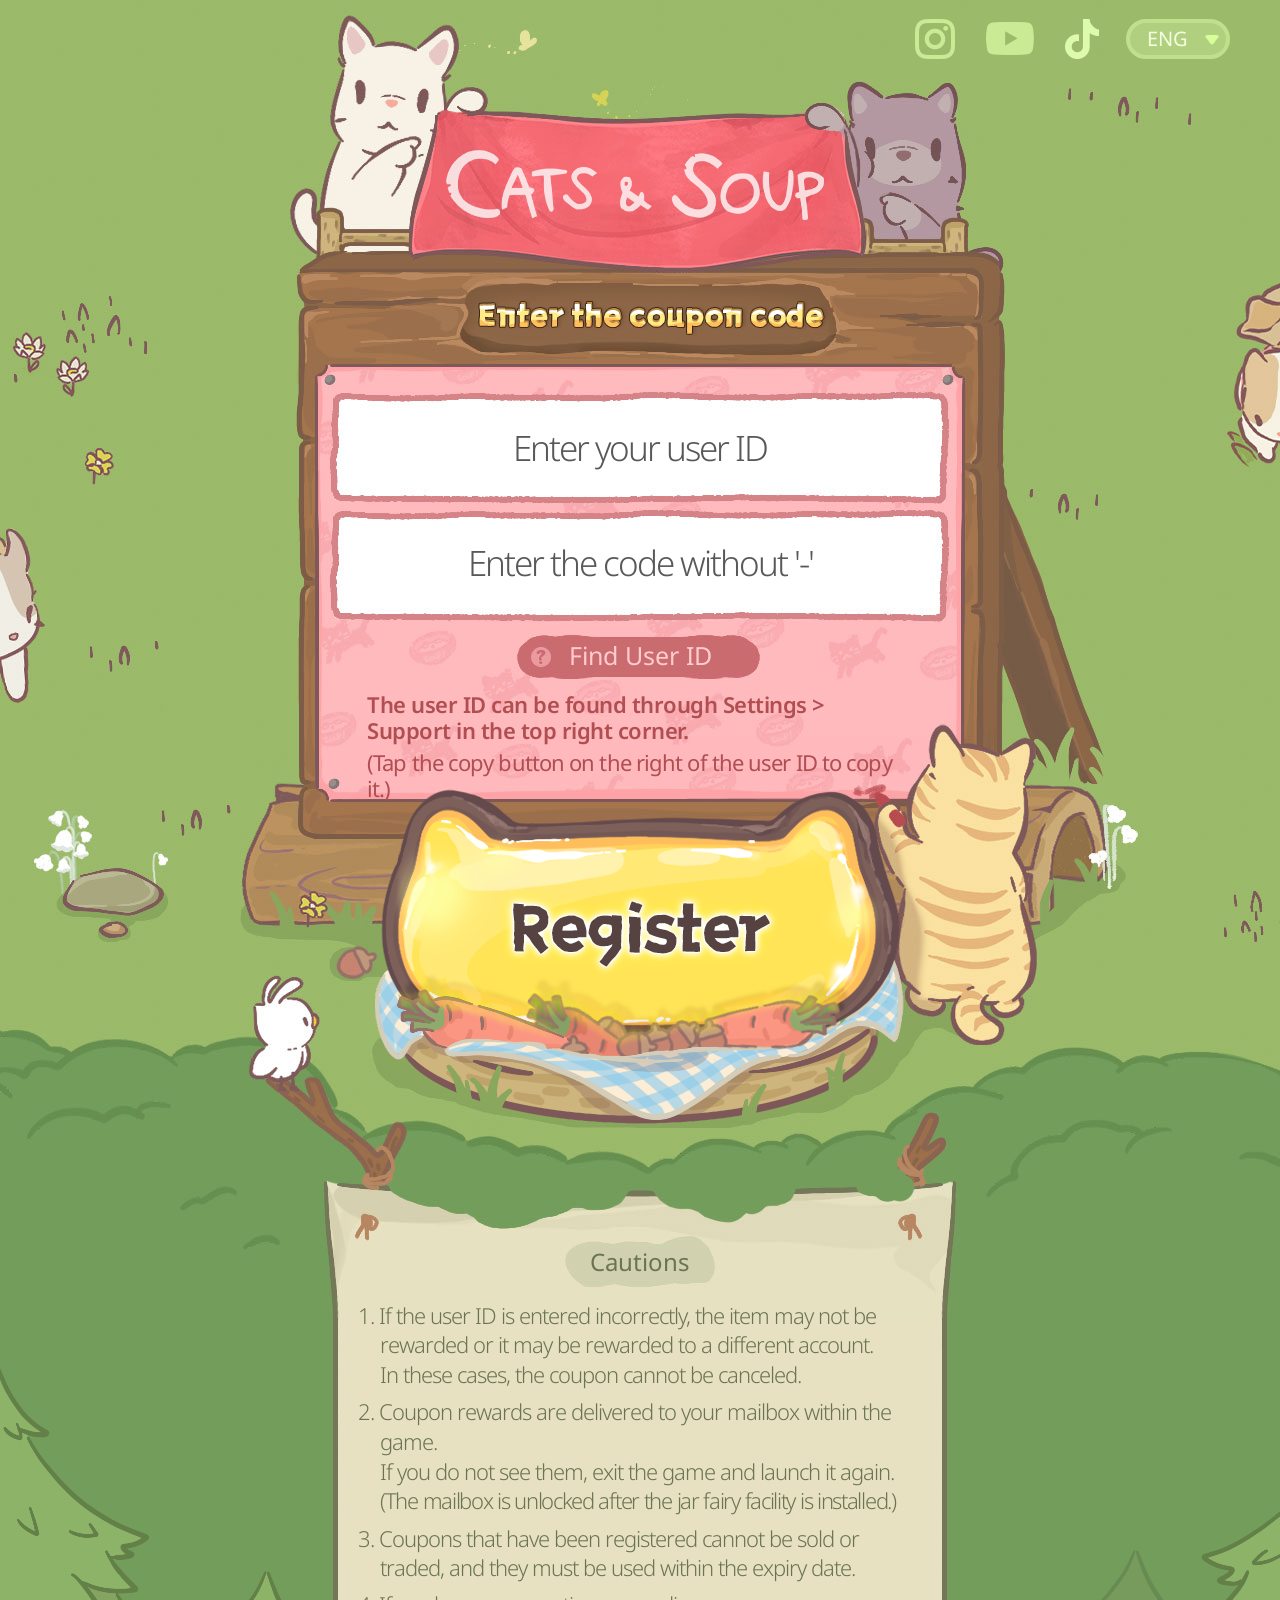
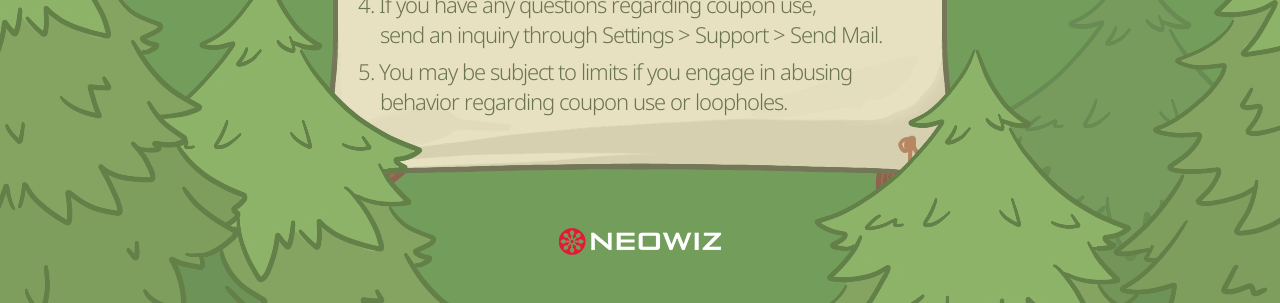
==== commit cc036108: "Replace landing with static Cats & Soup redeem clone Recreate redeem.catsnsoup.com as a static page " ====
--- a/index.html
+++ b/index.html
@@ -1,136 +1,117 @@
 <!DOCTYPE html>
 <html lang="en">
 <head>
-<meta charset="UTF-8">
-<meta name="viewport" content="width=device-width, initial-scale=1">
-<title>Bobamama - Grandma fixes your Taiwanese tones</title>
-<meta name="description" content="Bobamama is a Taiwanese Hokkien learning app that actually corrects your tones. Built for heritage speakers who understand it but can't speak it. Prototype landing page.">
-<meta property="og:title" content="Bobamama - Grandma fixes your Taiwanese tones">
-<meta property="og:description" content="A Taiwanese Hokkien learning app that actually corrects your tones. Built for heritage speakers who understand it but can't speak it.">
-<meta property="og:type" content="website">
-<link rel="stylesheet" href="styles.css">
+  <meta charset="UTF-8" />
+  <meta name="viewport"
+    content="width=device-width,initial-scale=0.1,minimum-scale=1,maximum-scale=1, user-scalable=1, viewport-fit=cover" />
+  <title>Cats &amp; Soup: Relaxing Cozy Games</title>
+  <meta name="description" content="Collect baby kitties! Cook, relax &amp; grow in this cozy idle game. Claim rewards!" />
+  <meta name="keywords"
+    content="cat,catgames,animal,restaurant,cafe,tycoon,relax,chill,kawaii,sanrio,pompompurin,pochaco,island,idle" />
+  <meta name="robots" content="index,nofollow" />
+  <link rel="icon" type="image/png" sizes="16x16" href="./favicon.jpg" />
+  <meta property="og:type" content="website" />
+  <meta property="og:title" content="Cats &amp; Soup: Relaxing Cozy Games" />
+  <meta property="og:description" content="Collect baby kitties! Cook, relax &amp; grow in this cozy idle game. Claim rewards!" />
+  <meta property="og:url" content="https://redeem.catsnsoup.com/" />
+  <meta property="og:image" content="./snsBanner.jpg" />
+  <meta property="og:image:width" content="740" />
+  <meta property="og:image:height" content="340" />
+  <meta name="twitter:card" content="cats & soup" />
+  <meta name="twitter:title" content="Cats &amp; Soup: Relaxing Cozy Games" />
+  <meta name="twitter:description" content="Collect baby kitties! Cook, relax &amp; grow in this cozy idle game. Claim rewards!" />
+  <meta name="twitter:image" content="./snsBanner.jpg" />
+  <link rel="stylesheet" href="styles.css" />
 </head>
 <body>
-<header class="bar">
-  <div class="bar-in">
-    <a class="brand" href="#top" aria-label="Bobamama home"><span class="brand-ic" aria-hidden="true"><svg viewBox="0 0 40 40"><path d="M9,16 L31,16 L28,37 L12,37Z" fill="#FFF9EC" stroke="#FFF9EC" stroke-width="2" stroke-linejoin="round"/><path d="M11,26 L29,26 L28,36 L12,36Z" fill="#D9B38C"/><circle cx="16" cy="32" r="2.4" fill="#5B3F34"/><circle cx="21" cy="33" r="2.4" fill="#5B3F34"/><circle cx="25.5" cy="31.5" r="2.4" fill="#5B3F34"/><path d="M22,16 L27,3" stroke="#F29AA1" stroke-width="3.4" stroke-linecap="round"/></svg></span>Bobamama</a>
-    <nav class="links" aria-label="Sections"><a href="#tones">Tone stall</a><a href="#heritage">For heritage speakers</a></nav>
-    <div class="bar-r"><div class="hud" aria-live="polite" title="Tap things in the stall to collect pearls"><span class="pearl" aria-hidden="true"></span><span class="hud-n" id="pearls">0</span><span class="hud-l hud-u"> pearls</span></div><input type="checkbox" class="sr motion-cb" id="motion-btn" aria-label="Pause motion"><label for="motion-btn" class="hud hud-btn" aria-hidden="true"><span class="hud-ico"><span class="m-on">&#10074;&#10074;</span><span class="m-off">&#9654;</span></span><span class="hud-l"><span class="m-on">Pause motion</span><span class="m-off">Play motion</span></span></label><a class="btn btn-sm" href="#waitlist">Join waitlist</a></div>
-  </div>
-</header>
-
-<main id="top">
-<section class="hero">
-  <svg class="forest forest-d" viewBox="0 0 1440 900" preserveAspectRatio="xMidYMax slice" aria-hidden="true" focusable="false"><defs><linearGradient id="skyd" x1="0" y1="0" x2="0" y2="1"><stop offset="0" stop-color="#EEF5DE"/><stop offset="1" stop-color="#D4E8C0"/></linearGradient><linearGradient id="grd" x1="0" y1="0" x2="0" y2="1"><stop offset="0" stop-color="#B9D58E"/><stop offset="1" stop-color="#8DB462"/></linearGradient></defs><rect width="1440" height="900" fill="url(#skyd)"/><rect x="480.0" y="150" width="80" height="900" rx="40.0" fill="#D3E4BE" opacity=".8"/><circle cx="656" cy="129" r="42" fill="#CDE1B6"/><circle cx="642" cy="186" r="37" fill="#CDE1B6"/><circle cx="575" cy="210" r="33" fill="#CDE1B6"/><circle cx="522" cy="206" r="44" fill="#CDE1B6"/><circle cx="434" cy="195" r="36" fill="#CDE1B6"/><circle cx="403" cy="168" r="34" fill="#CDE1B6"/><circle cx="388" cy="149" r="40" fill="#CDE1B6"/><circle cx="423" cy="95" r="44" fill="#CDE1B6"/><circle cx="446" cy="66" r="42" fill="#CDE1B6"/><circle cx="500" cy="62" r="34" fill="#CDE1B6"/><circle cx="563" cy="70" r="42" fill="#CDE1B6"/><circle cx="632" cy="107" r="42" fill="#CDE1B6"/><circle cx="538" cy="134" r="46" fill="#CDE1B6"/><circle cx="468" cy="107" r="42" fill="#CDE1B6"/><circle cx="440" cy="125" r="49" fill="#CDE1B6"/><circle cx="506" cy="104" r="47" fill="#CDE1B6"/><circle cx="507" cy="167" r="47" fill="#CDE1B6"/><circle cx="478" cy="174" r="45" fill="#CDE1B6"/><circle cx="469" cy="94" r="21" fill="#DCEBC9" opacity=".6"/><circle cx="433" cy="99" r="16" fill="#DCEBC9" opacity=".6"/><circle cx="437" cy="87" r="20" fill="#DCEBC9" opacity=".6"/><circle cx="444" cy="106" r="18" fill="#DCEBC9" opacity=".6"/><rect x="685.0" y="120" width="70" height="900" rx="35.0" fill="#D3E4BE" opacity=".8"/><circle cx="831" cy="112" r="38" fill="#CDE1B6"/><circle cx="813" cy="152" r="35" fill="#CDE1B6"/><circle cx="787" cy="159" r="31" fill="#CDE1B6"/><circle cx="711" cy="171" r="39" fill="#CDE1B6"/><circle cx="682" cy="167" r="29" fill="#CDE1B6"/><circle cx="613" cy="136" r="33" fill="#CDE1B6"/><circle cx="594" cy="115" r="32" fill="#CDE1B6"/><circle cx="610" cy="84" r="31" fill="#CDE1B6"/><circle cx="637" cy="54" r="35" fill="#CDE1B6"/><circle cx="729" cy="37" r="32" fill="#CDE1B6"/><circle cx="774" cy="52" r="33" fill="#CDE1B6"/><circle cx="814" cy="85" r="33" fill="#CDE1B6"/><circle cx="694" cy="107" r="36" fill="#CDE1B6"/><circle cx="720" cy="110" r="42" fill="#CDE1B6"/><circle cx="722" cy="111" r="37" fill="#CDE1B6"/><circle cx="731" cy="113" r="43" fill="#CDE1B6"/><circle cx="716" cy="95" r="43" fill="#CDE1B6"/><circle cx="682" cy="113" r="46" fill="#CDE1B6"/><circle cx="688" cy="65" r="17" fill="#DCEBC9" opacity=".6"/><circle cx="660" cy="101" r="12" fill="#DCEBC9" opacity=".6"/><circle cx="710" cy="87" r="20" fill="#DCEBC9" opacity=".6"/><circle cx="645" cy="66" r="13" fill="#DCEBC9" opacity=".6"/><rect x="860.0" y="160" width="80" height="900" rx="40.0" fill="#D3E4BE" opacity=".8"/><circle cx="1042" cy="139" r="34" fill="#CDE1B6"/><circle cx="1018" cy="195" r="37" fill="#CDE1B6"/><circle cx="965" cy="219" r="33" fill="#CDE1B6"/><circle cx="898" cy="228" r="39" fill="#CDE1B6"/><circle cx="807" cy="213" r="37" fill="#CDE1B6"/><circle cx="799" cy="190" r="42" fill="#CDE1B6"/><circle cx="757" cy="144" r="38" fill="#CDE1B6"/><circle cx="789" cy="115" r="39" fill="#CDE1B6"/><circle cx="811" cy="88" r="40" fill="#CDE1B6"/><circle cx="909" cy="80" r="33" fill="#CDE1B6"/><circle cx="965" cy="78" r="38" fill="#CDE1B6"/><circle cx="1024" cy="119" r="37" fill="#CDE1B6"/><circle cx="912" cy="146" r="43" fill="#CDE1B6"/><circle cx="853" cy="134" r="46" fill="#CDE1B6"/><circle cx="864" cy="142" r="49" fill="#CDE1B6"/><circle cx="955" cy="124" r="49" fill="#CDE1B6"/><circle cx="818" cy="159" r="46" fill="#CDE1B6"/><circle cx="846" cy="120" r="50" fill="#CDE1B6"/><circle cx="857" cy="105" r="19" fill="#DCEBC9" opacity=".6"/><circle cx="811" cy="110" r="18" fill="#DCEBC9" opacity=".6"/><circle cx="805" cy="115" r="17" fill="#DCEBC9" opacity=".6"/><circle cx="809" cy="95" r="15" fill="#DCEBC9" opacity=".6"/><rect x="220.0" y="190" width="60" height="900" rx="30.0" fill="#D3E4BE" opacity=".8"/><circle cx="351" cy="191" r="31" fill="#CDE1B6"/><circle cx="328" cy="210" r="25" fill="#CDE1B6"/><circle cx="293" cy="225" r="28" fill="#CDE1B6"/><circle cx="232" cy="242" r="25" fill="#CDE1B6"/><circle cx="216" cy="229" r="32" fill="#CDE1B6"/><circle cx="177" cy="214" r="25" fill="#CDE1B6"/><circle cx="146" cy="188" r="26" fill="#CDE1B6"/><circle cx="152" cy="152" r="31" fill="#CDE1B6"/><circle cx="190" cy="128" r="29" fill="#CDE1B6"/><circle cx="263" cy="128" r="28" fill="#CDE1B6"/><circle cx="312" cy="126" r="30" fill="#CDE1B6"/><circle cx="334" cy="153" r="27" fill="#CDE1B6"/><circle cx="264" cy="215" r="39" fill="#CDE1B6"/><circle cx="277" cy="168" r="37" fill="#CDE1B6"/><circle cx="241" cy="197" r="32" fill="#CDE1B6"/><circle cx="235" cy="184" r="31" fill="#CDE1B6"/><circle cx="256" cy="178" r="38" fill="#CDE1B6"/><circle cx="248" cy="177" r="35" fill="#CDE1B6"/><circle cx="178" cy="137" r="14" fill="#DCEBC9" opacity=".6"/><circle cx="192" cy="147" r="12" fill="#DCEBC9" opacity=".6"/><circle cx="207" cy="151" r="13" fill="#DCEBC9" opacity=".6"/><circle cx="189" cy="157" r="15" fill="#DCEBC9" opacity=".6"/><rect x="1160.0" y="190" width="60" height="900" rx="30.0" fill="#D3E4BE" opacity=".8"/><circle cx="1303" cy="191" r="31" fill="#CDE1B6"/><circle cx="1281" cy="202" r="31" fill="#CDE1B6"/><circle cx="1225" cy="225" r="26" fill="#CDE1B6"/><circle cx="1175" cy="230" r="30" fill="#CDE1B6"/><circle cx="1142" cy="233" r="32" fill="#CDE1B6"/><circle cx="1101" cy="206" r="27" fill="#CDE1B6"/><circle cx="1082" cy="177" r="28" fill="#CDE1B6"/><circle cx="1098" cy="152" r="27" fill="#CDE1B6"/><circle cx="1126" cy="134" r="25" fill="#CDE1B6"/><circle cx="1194" cy="118" r="32" fill="#CDE1B6"/><circle cx="1232" cy="129" r="33" fill="#CDE1B6"/><circle cx="1289" cy="144" r="26" fill="#CDE1B6"/><circle cx="1191" cy="179" r="37" fill="#CDE1B6"/><circle cx="1202" cy="161" r="37" fill="#CDE1B6"/><circle cx="1246" cy="161" r="32" fill="#CDE1B6"/><circle cx="1187" cy="180" r="34" fill="#CDE1B6"/><circle cx="1196" cy="185" r="37" fill="#CDE1B6"/><circle cx="1199" cy="183" r="30" fill="#CDE1B6"/><circle cx="1130" cy="164" r="11" fill="#DCEBC9" opacity=".6"/><circle cx="1142" cy="147" r="15" fill="#DCEBC9" opacity=".6"/><circle cx="1147" cy="154" r="15" fill="#DCEBC9" opacity=".6"/><circle cx="1163" cy="142" r="15" fill="#DCEBC9" opacity=".6"/><g opacity=".28" fill="#FFF8CC"><path d="M432,0 L576,0 L317,640 L144,640Z"/><path d="M749,0 L864,0 L720,640 L518,640Z"/><path d="M1066,0 L1152,0 L1123,640 L922,640Z"/></g><path d="M0,610 C288,570 504,630 792,600 S1296,570 1440,615 L1440,900 L0,900Z" fill="#B4D08A"/><clipPath id="tc1"><path d="M-94,900 C-22,850 -20,220 8,-40 L112,-40 C110,220 82,850 154,900 Z"/></clipPath><path d="M-94,900 C-22,850 -20,220 8,-40 L112,-40 C110,220 82,850 154,900 Z" fill="#E8CD98"/><g clip-path="url(#tc1)"><path d="M43,-40 C62,260 50,800 95,900" stroke="#D2AE74" stroke-width="72" fill="none" opacity=".55"/><path d="M46,155 q16,18 0,54" fill="none" stroke="#7A5649" stroke-width="2.6" stroke-linecap="round" opacity=".55"/><path d="M25,246 q16,18 0,46" fill="none" stroke="#7A5649" stroke-width="2.6" stroke-linecap="round" opacity=".55"/><path d="M43,544 q16,18 0,36" fill="none" stroke="#7A5649" stroke-width="2.6" stroke-linecap="round" opacity=".55"/><path d="M46,75 q16,18 0,45" fill="none" stroke="#7A5649" stroke-width="2.6" stroke-linecap="round" opacity=".55"/><path d="M-6,627 q16,18 0,46" fill="none" stroke="#7A5649" stroke-width="2.6" stroke-linecap="round" opacity=".55"/><path d="M8,597 q16,18 0,59" fill="none" stroke="#7A5649" stroke-width="2.6" stroke-linecap="round" opacity=".55"/><path d="M-4,732 q16,18 0,35" fill="none" stroke="#7A5649" stroke-width="2.6" stroke-linecap="round" opacity=".55"/><ellipse cx="14" cy="477" rx="13" ry="22" fill="#B58B5C" stroke="#7A5649" stroke-width="2.6"/></g><path d="M-94,900 C-22,850 -20,220 8,-40 L112,-40 C110,220 82,850 154,900 Z" fill="none" stroke="#7A5649" stroke-width="3.2" stroke-linejoin="round"/><clipPath id="tc2"><path d="M1292,900 C1363,850 1335,220 1333,-40 L1437,-40 C1465,220 1467,850 1538,900 Z"/></clipPath><path d="M1292,900 C1363,850 1335,220 1333,-40 L1437,-40 C1465,220 1467,850 1538,900 Z" fill="#E8CD98"/><g clip-path="url(#tc2)"><path d="M1428,-40 C1448,260 1434,800 1480,900" stroke="#D2AE74" stroke-width="72" fill="none" opacity=".55"/><path d="M1438,773 q16,18 0,35" fill="none" stroke="#7A5649" stroke-width="2.6" stroke-linecap="round" opacity=".55"/><path d="M1431,118 q16,18 0,53" fill="none" stroke="#7A5649" stroke-width="2.6" stroke-linecap="round" opacity=".55"/><path d="M1398,558 q16,18 0,50" fill="none" stroke="#7A5649" stroke-width="2.6" stroke-linecap="round" opacity=".55"/><path d="M1415,510 q16,18 0,38" fill="none" stroke="#7A5649" stroke-width="2.6" stroke-linecap="round" opacity=".55"/><path d="M1403,378 q16,18 0,53" fill="none" stroke="#7A5649" stroke-width="2.6" stroke-linecap="round" opacity=".55"/><path d="M1438,802 q16,18 0,48" fill="none" stroke="#7A5649" stroke-width="2.6" stroke-linecap="round" opacity=".55"/><path d="M1395,389 q16,18 0,35" fill="none" stroke="#7A5649" stroke-width="2.6" stroke-linecap="round" opacity=".55"/><ellipse cx="1399" cy="477" rx="13" ry="22" fill="#B58B5C" stroke="#7A5649" stroke-width="2.6"/></g><path d="M1292,900 C1363,850 1335,220 1333,-40 L1437,-40 C1465,220 1467,850 1538,900 Z" fill="none" stroke="#7A5649" stroke-width="3.2" stroke-linejoin="round"/><clipPath id="tc3"><path d="M551,760 C586,710 583,220 592,-40 L644,-40 C647,220 638,710 673,760 Z"/></clipPath><path d="M551,760 C586,710 583,220 592,-40 L644,-40 C647,220 638,710 673,760 Z" fill="#E8CD98"/><g clip-path="url(#tc3)"><path d="M618,-40 C628,260 622,660 644,760" stroke="#D2AE74" stroke-width="35" fill="none" opacity=".55"/><path d="M611,192 q8,18 0,44" fill="none" stroke="#7A5649" stroke-width="2.6" stroke-linecap="round" opacity=".55"/><path d="M613,427 q8,18 0,36" fill="none" stroke="#7A5649" stroke-width="2.6" stroke-linecap="round" opacity=".55"/><path d="M620,48 q8,18 0,41" fill="none" stroke="#7A5649" stroke-width="2.6" stroke-linecap="round" opacity=".55"/><path d="M625,190 q8,18 0,46" fill="none" stroke="#7A5649" stroke-width="2.6" stroke-linecap="round" opacity=".55"/><path d="M609,575 q8,18 0,51" fill="none" stroke="#7A5649" stroke-width="2.6" stroke-linecap="round" opacity=".55"/><path d="M614,136 q8,18 0,57" fill="none" stroke="#7A5649" stroke-width="2.6" stroke-linecap="round" opacity=".55"/><path d="M617,375 q8,18 0,51" fill="none" stroke="#7A5649" stroke-width="2.6" stroke-linecap="round" opacity=".55"/><ellipse cx="604" cy="400" rx="6" ry="11" fill="#B58B5C" stroke="#7A5649" stroke-width="2.6"/></g><path d="M551,760 C586,710 583,220 592,-40 L644,-40 C647,220 638,710 673,760 Z" fill="none" stroke="#7A5649" stroke-width="3.2" stroke-linejoin="round"/><clipPath id="tc4"><path d="M898,760 C937,710 926,220 929,-40 L985,-40 C996,220 993,710 1032,760 Z"/></clipPath><path d="M898,760 C937,710 926,220 929,-40 L985,-40 C996,220 993,710 1032,760 Z" fill="#E8CD98"/><g clip-path="url(#tc4)"><path d="M972,-40 C982,260 976,660 1000,760" stroke="#D2AE74" stroke-width="38" fill="none" opacity=".55"/><path d="M949,191 q8,18 0,44" fill="none" stroke="#7A5649" stroke-width="2.6" stroke-linecap="round" opacity=".55"/><path d="M948,139 q8,18 0,44" fill="none" stroke="#7A5649" stroke-width="2.6" stroke-linecap="round" opacity=".55"/><path d="M972,627 q8,18 0,54" fill="none" stroke="#7A5649" stroke-width="2.6" stroke-linecap="round" opacity=".55"/><path d="M963,182 q8,18 0,41" fill="none" stroke="#7A5649" stroke-width="2.6" stroke-linecap="round" opacity=".55"/><path d="M949,151 q8,18 0,40" fill="none" stroke="#7A5649" stroke-width="2.6" stroke-linecap="round" opacity=".55"/><path d="M973,634 q8,18 0,55" fill="none" stroke="#7A5649" stroke-width="2.6" stroke-linecap="round" opacity=".55"/><path d="M952,552 q8,18 0,42" fill="none" stroke="#7A5649" stroke-width="2.6" stroke-linecap="round" opacity=".55"/><ellipse cx="957" cy="400" rx="7" ry="12" fill="#B58B5C" stroke="#7A5649" stroke-width="2.6"/></g><path d="M898,760 C937,710 926,220 929,-40 L985,-40 C996,220 993,710 1032,760 Z" fill="none" stroke="#7A5649" stroke-width="3.2" stroke-linejoin="round"/><circle cx="279" cy="104" r="73" fill="#A8C77A" stroke="#5E8248" stroke-width="6"/><circle cx="278" cy="159" r="65" fill="#A8C77A" stroke="#5E8248" stroke-width="6"/><circle cx="293" cy="156" r="70" fill="#A8C77A" stroke="#5E8248" stroke-width="6"/><circle cx="274" cy="205" r="75" fill="#A8C77A" stroke="#5E8248" stroke-width="6"/><circle cx="173" cy="243" r="79" fill="#A8C77A" stroke="#5E8248" stroke-width="6"/><circle cx="191" cy="243" r="85" fill="#A8C77A" stroke="#5E8248" stroke-width="6"/><circle cx="116" cy="273" r="80" fill="#A8C77A" stroke="#5E8248" stroke-width="6"/><circle cx="110" cy="275" r="78" fill="#A8C77A" stroke="#5E8248" stroke-width="6"/><circle cx="35" cy="250" r="85" fill="#A8C77A" stroke="#5E8248" stroke-width="6"/><circle cx="-35" cy="272" r="85" fill="#A8C77A" stroke="#5E8248" stroke-width="6"/><circle cx="-112" cy="258" r="73" fill="#A8C77A" stroke="#5E8248" stroke-width="6"/><circle cx="-136" cy="217" r="86" fill="#A8C77A" stroke="#5E8248" stroke-width="6"/><circle cx="-147" cy="181" r="67" fill="#A8C77A" stroke="#5E8248" stroke-width="6"/><circle cx="-191" cy="206" r="74" fill="#A8C77A" stroke="#5E8248" stroke-width="6"/><circle cx="-181" cy="142" r="76" fill="#A8C77A" stroke="#5E8248" stroke-width="6"/><circle cx="-187" cy="127" r="78" fill="#A8C77A" stroke="#5E8248" stroke-width="6"/><circle cx="-216" cy="80" r="80" fill="#A8C77A" stroke="#5E8248" stroke-width="6"/><circle cx="-176" cy="28" r="88" fill="#A8C77A" stroke="#5E8248" stroke-width="6"/><circle cx="-125" cy="33" r="84" fill="#A8C77A" stroke="#5E8248" stroke-width="6"/><circle cx="-97" cy="-23" r="77" fill="#A8C77A" stroke="#5E8248" stroke-width="6"/><circle cx="-52" cy="-5" r="84" fill="#A8C77A" stroke="#5E8248" stroke-width="6"/><circle cx="-23" cy="-15" r="65" fill="#A8C77A" stroke="#5E8248" stroke-width="6"/><circle cx="50" cy="-50" r="66" fill="#A8C77A" stroke="#5E8248" stroke-width="6"/><circle cx="92" cy="-23" r="67" fill="#A8C77A" stroke="#5E8248" stroke-width="6"/><circle cx="99" cy="-37" r="85" fill="#A8C77A" stroke="#5E8248" stroke-width="6"/><circle cx="122" cy="-26" r="65" fill="#A8C77A" stroke="#5E8248" stroke-width="6"/><circle cx="205" cy="22" r="85" fill="#A8C77A" stroke="#5E8248" stroke-width="6"/><circle cx="255" cy="57" r="88" fill="#A8C77A" stroke="#5E8248" stroke-width="6"/><circle cx="224" cy="57" r="78" fill="#A8C77A" stroke="#5E8248" stroke-width="6"/><circle cx="240" cy="67" r="74" fill="#A8C77A" stroke="#5E8248" stroke-width="6"/><circle cx="22" cy="111" r="81" fill="#A8C77A" stroke="#5E8248" stroke-width="6"/><circle cx="72" cy="98" r="105" fill="#A8C77A" stroke="#5E8248" stroke-width="6"/><circle cx="85" cy="98" r="92" fill="#A8C77A" stroke="#5E8248" stroke-width="6"/><circle cx="-56" cy="112" r="96" fill="#A8C77A" stroke="#5E8248" stroke-width="6"/><circle cx="-47" cy="99" r="105" fill="#A8C77A" stroke="#5E8248" stroke-width="6"/><circle cx="-25" cy="118" r="99" fill="#A8C77A" stroke="#5E8248" stroke-width="6"/><circle cx="44" cy="149" r="106" fill="#A8C77A" stroke="#5E8248" stroke-width="6"/><circle cx="-42" cy="113" r="80" fill="#A8C77A" stroke="#5E8248" stroke-width="6"/><circle cx="-35" cy="148" r="80" fill="#A8C77A" stroke="#5E8248" stroke-width="6"/><circle cx="-31" cy="80" r="81" fill="#A8C77A" stroke="#5E8248" stroke-width="6"/><circle cx="-9" cy="88" r="98" fill="#A8C77A" stroke="#5E8248" stroke-width="6"/><circle cx="-24" cy="174" r="99" fill="#A8C77A" stroke="#5E8248" stroke-width="6"/><circle cx="49" cy="121" r="98" fill="#A8C77A" stroke="#5E8248" stroke-width="6"/><circle cx="77" cy="114" r="92" fill="#A8C77A" stroke="#5E8248" stroke-width="6"/><circle cx="-0" cy="103" r="89" fill="#A8C77A" stroke="#5E8248" stroke-width="6"/><circle cx="279" cy="104" r="73" fill="#A8C77A"/><circle cx="278" cy="159" r="65" fill="#A8C77A"/><circle cx="293" cy="156" r="70" fill="#A8C77A"/><circle cx="274" cy="205" r="75" fill="#A8C77A"/><circle cx="173" cy="243" r="79" fill="#A8C77A"/><circle cx="191" cy="243" r="85" fill="#A8C77A"/><circle cx="116" cy="273" r="80" fill="#A8C77A"/><circle cx="110" cy="275" r="78" fill="#A8C77A"/><circle cx="35" cy="250" r="85" fill="#A8C77A"/><circle cx="-35" cy="272" r="85" fill="#A8C77A"/><circle cx="-112" cy="258" r="73" fill="#A8C77A"/><circle cx="-136" cy="217" r="86" fill="#A8C77A"/><circle cx="-147" cy="181" r="67" fill="#A8C77A"/><circle cx="-191" cy="206" r="74" fill="#A8C77A"/><circle cx="-181" cy="142" r="76" fill="#A8C77A"/><circle cx="-187" cy="127" r="78" fill="#A8C77A"/><circle cx="-216" cy="80" r="80" fill="#A8C77A"/><circle cx="-176" cy="28" r="88" fill="#A8C77A"/><circle cx="-125" cy="33" r="84" fill="#A8C77A"/><circle cx="-97" cy="-23" r="77" fill="#A8C77A"/><circle cx="-52" cy="-5" r="84" fill="#A8C77A"/><circle cx="-23" cy="-15" r="65" fill="#A8C77A"/><circle cx="50" cy="-50" r="66" fill="#A8C77A"/><circle cx="92" cy="-23" r="67" fill="#A8C77A"/><circle cx="99" cy="-37" r="85" fill="#A8C77A"/><circle cx="122" cy="-26" r="65" fill="#A8C77A"/><circle cx="205" cy="22" r="85" fill="#A8C77A"/><circle cx="255" cy="57" r="88" fill="#A8C77A"/><circle cx="224" cy="57" r="78" fill="#A8C77A"/><circle cx="240" cy="67" r="74" fill="#A8C77A"/><circle cx="22" cy="111" r="81" fill="#A8C77A"/><circle cx="72" cy="98" r="105" fill="#A8C77A"/><circle cx="85" cy="98" r="92" fill="#A8C77A"/><circle cx="-56" cy="112" r="96" fill="#A8C77A"/><circle cx="-47" cy="99" r="105" fill="#A8C77A"/><circle cx="-25" cy="118" r="99" fill="#A8C77A"/><circle cx="44" cy="149" r="106" fill="#A8C77A"/><circle cx="-42" cy="113" r="80" fill="#A8C77A"/><circle cx="-35" cy="148" r="80" fill="#A8C77A"/><circle cx="-31" cy="80" r="81" fill="#A8C77A"/><circle cx="-9" cy="88" r="98" fill="#A8C77A"/><circle cx="-24" cy="174" r="99" fill="#A8C77A"/><circle cx="49" cy="121" r="98" fill="#A8C77A"/><circle cx="77" cy="114" r="92" fill="#A8C77A"/><circle cx="-0" cy="103" r="89" fill="#A8C77A"/><circle cx="-22" cy="66" r="38" fill="#CBE0A0" opacity=".6"/><circle cx="-20" cy="65" r="41" fill="#CBE0A0" opacity=".6"/><circle cx="21" cy="47" r="40" fill="#CBE0A0" opacity=".6"/><circle cx="-22" cy="80" r="42" fill="#CBE0A0" opacity=".6"/><circle cx="-11" cy="83" r="35" fill="#CBE0A0" opacity=".6"/><circle cx="-80" cy="91" r="33" fill="#CBE0A0" opacity=".6"/><circle cx="-25" cy="22" r="35" fill="#CBE0A0" opacity=".6"/><circle cx="-103" cy="85" r="33" fill="#CBE0A0" opacity=".6"/><circle cx="-73" cy="17" r="35" fill="#CBE0A0" opacity=".6"/><circle cx="-9" cy="90" r="36" fill="#CBE0A0" opacity=".6"/><circle cx="69" cy="208" r="50" fill="#6E9A52" opacity=".32"/><circle cx="68" cy="163" r="49" fill="#6E9A52" opacity=".32"/><circle cx="136" cy="208" r="39" fill="#6E9A52" opacity=".32"/><circle cx="59" cy="164" r="49" fill="#6E9A52" opacity=".32"/><circle cx="81" cy="169" r="41" fill="#6E9A52" opacity=".32"/><circle cx="103" cy="174" r="52" fill="#6E9A52" opacity=".32"/><circle cx="63" cy="139" r="52" fill="#6E9A52" opacity=".32"/><circle cx="172" cy="223" r="41" fill="#6E9A52" opacity=".32"/><circle cx="183" cy="218" r="37" fill="#6E9A52" opacity=".32"/><circle cx="152" cy="211" r="46" fill="#6E9A52" opacity=".32"/><path d="M47,80 q6,-8 13,0" fill="none" stroke="#6E9A52" stroke-width="2.4" stroke-linecap="round" opacity=".7"/><path d="M-58,38 q7,-9 15,0" fill="none" stroke="#6E9A52" stroke-width="2.4" stroke-linecap="round" opacity=".7"/><path d="M-37,179 q5,-6 10,0" fill="none" stroke="#6E9A52" stroke-width="2.4" stroke-linecap="round" opacity=".7"/><path d="M185,157 q9,-10 17,0" fill="none" stroke="#6E9A52" stroke-width="2.4" stroke-linecap="round" opacity=".7"/><path d="M183,196 q7,-9 15,0" fill="none" stroke="#6E9A52" stroke-width="2.4" stroke-linecap="round" opacity=".7"/><path d="M-135,167 q6,-7 11,0" fill="none" stroke="#6E9A52" stroke-width="2.4" stroke-linecap="round" opacity=".7"/><path d="M-32,151 q7,-9 14,0" fill="none" stroke="#6E9A52" stroke-width="2.4" stroke-linecap="round" opacity=".7"/><path d="M9,203 q7,-9 15,0" fill="none" stroke="#6E9A52" stroke-width="2.4" stroke-linecap="round" opacity=".7"/><path d="M-17,73 q8,-10 17,0" fill="none" stroke="#6E9A52" stroke-width="2.4" stroke-linecap="round" opacity=".7"/><path d="M32,174 q6,-8 13,0" fill="none" stroke="#6E9A52" stroke-width="2.4" stroke-linecap="round" opacity=".7"/><path d="M-69,127 q8,-10 17,0" fill="none" stroke="#6E9A52" stroke-width="2.4" stroke-linecap="round" opacity=".7"/><path d="M-78,175 q9,-10 17,0" fill="none" stroke="#6E9A52" stroke-width="2.4" stroke-linecap="round" opacity=".7"/><path d="M150,181 q5,-6 10,0" fill="none" stroke="#6E9A52" stroke-width="2.4" stroke-linecap="round" opacity=".7"/><path d="M86,189 q5,-6 10,0" fill="none" stroke="#6E9A52" stroke-width="2.4" stroke-linecap="round" opacity=".7"/><path d="M-42,76 q7,-9 14,0" fill="none" stroke="#6E9A52" stroke-width="2.4" stroke-linecap="round" opacity=".7"/><path d="M12,115 q8,-10 16,0" fill="none" stroke="#6E9A52" stroke-width="2.4" stroke-linecap="round" opacity=".7"/><path d="M-139,35 q6,-7 11,0" fill="none" stroke="#6E9A52" stroke-width="2.4" stroke-linecap="round" opacity=".7"/><path d="M-95,38 q9,-11 18,0" fill="none" stroke="#6E9A52" stroke-width="2.4" stroke-linecap="round" opacity=".7"/><path d="M168,41 q7,-8 14,0" fill="none" stroke="#6E9A52" stroke-width="2.4" stroke-linecap="round" opacity=".7"/><path d="M-26,85 q6,-8 13,0" fill="none" stroke="#6E9A52" stroke-width="2.4" stroke-linecap="round" opacity=".7"/><path d="M93,136 q6,-8 13,0" fill="none" stroke="#6E9A52" stroke-width="2.4" stroke-linecap="round" opacity=".7"/><path d="M-71,87 q5,-7 11,0" fill="none" stroke="#6E9A52" stroke-width="2.4" stroke-linecap="round" opacity=".7"/><path d="M60,161 q7,-8 13,0" fill="none" stroke="#6E9A52" stroke-width="2.4" stroke-linecap="round" opacity=".7"/><path d="M-111,59 q6,-8 13,0" fill="none" stroke="#6E9A52" stroke-width="2.4" stroke-linecap="round" opacity=".7"/><path d="M78,174 q7,-8 13,0" fill="none" stroke="#6E9A52" stroke-width="2.4" stroke-linecap="round" opacity=".7"/><path d="M148,143 q7,-8 13,0" fill="none" stroke="#6E9A52" stroke-width="2.4" stroke-linecap="round" opacity=".7"/><path d="M-6,119 q8,-9 16,0" fill="none" stroke="#6E9A52" stroke-width="2.4" stroke-linecap="round" opacity=".7"/><path d="M11,157 q7,-8 14,0" fill="none" stroke="#6E9A52" stroke-width="2.4" stroke-linecap="round" opacity=".7"/><path d="M-52,127 q8,-9 16,0" fill="none" stroke="#6E9A52" stroke-width="2.4" stroke-linecap="round" opacity=".7"/><path d="M-114,106 q7,-8 13,0" fill="none" stroke="#6E9A52" stroke-width="2.4" stroke-linecap="round" opacity=".7"/><circle cx="555" cy="73" r="61" fill="#A8C77A" stroke="#5E8248" stroke-width="6"/><circle cx="581" cy="86" r="66" fill="#A8C77A" stroke="#5E8248" stroke-width="6"/><circle cx="502" cy="126" r="60" fill="#A8C77A" stroke="#5E8248" stroke-width="6"/><circle cx="492" cy="137" r="68" fill="#A8C77A" stroke="#5E8248" stroke-width="6"/><circle cx="390" cy="165" r="67" fill="#A8C77A" stroke="#5E8248" stroke-width="6"/><circle cx="380" cy="179" r="56" fill="#A8C77A" stroke="#5E8248" stroke-width="6"/><circle cx="313" cy="187" r="63" fill="#A8C77A" stroke="#5E8248" stroke-width="6"/><circle cx="257" cy="175" r="65" fill="#A8C77A" stroke="#5E8248" stroke-width="6"/><circle cx="145" cy="184" r="62" fill="#A8C77A" stroke="#5E8248" stroke-width="6"/><circle cx="208" cy="163" r="53" fill="#A8C77A" stroke="#5E8248" stroke-width="6"/><circle cx="90" cy="128" r="57" fill="#A8C77A" stroke="#5E8248" stroke-width="6"/><circle cx="66" cy="106" r="61" fill="#A8C77A" stroke="#5E8248" stroke-width="6"/><circle cx="79" cy="98" r="61" fill="#A8C77A" stroke="#5E8248" stroke-width="6"/><circle cx="66" cy="55" r="55" fill="#A8C77A" stroke="#5E8248" stroke-width="6"/><circle cx="78" cy="49" r="60" fill="#A8C77A" stroke="#5E8248" stroke-width="6"/><circle cx="77" cy="-1" r="60" fill="#A8C77A" stroke="#5E8248" stroke-width="6"/><circle cx="148" cy="-12" r="61" fill="#A8C77A" stroke="#5E8248" stroke-width="6"/><circle cx="137" cy="-27" r="53" fill="#A8C77A" stroke="#5E8248" stroke-width="6"/><circle cx="242" cy="-32" r="54" fill="#A8C77A" stroke="#5E8248" stroke-width="6"/><circle cx="301" cy="-63" r="59" fill="#A8C77A" stroke="#5E8248" stroke-width="6"/><circle cx="321" cy="-40" r="56" fill="#A8C77A" stroke="#5E8248" stroke-width="6"/><circle cx="394" cy="-29" r="53" fill="#A8C77A" stroke="#5E8248" stroke-width="6"/><circle cx="431" cy="-19" r="63" fill="#A8C77A" stroke="#5E8248" stroke-width="6"/><circle cx="532" cy="-2" r="59" fill="#A8C77A" stroke="#5E8248" stroke-width="6"/><circle cx="519" cy="10" r="50" fill="#A8C77A" stroke="#5E8248" stroke-width="6"/><circle cx="545" cy="52" r="56" fill="#A8C77A" stroke="#5E8248" stroke-width="6"/><circle cx="365" cy="86" r="75" fill="#A8C77A" stroke="#5E8248" stroke-width="6"/><circle cx="189" cy="111" r="77" fill="#A8C77A" stroke="#5E8248" stroke-width="6"/><circle cx="305" cy="109" r="82" fill="#A8C77A" stroke="#5E8248" stroke-width="6"/><circle cx="201" cy="64" r="64" fill="#A8C77A" stroke="#5E8248" stroke-width="6"/><circle cx="224" cy="72" r="71" fill="#A8C77A" stroke="#5E8248" stroke-width="6"/><circle cx="215" cy="91" r="74" fill="#A8C77A" stroke="#5E8248" stroke-width="6"/><circle cx="273" cy="71" r="72" fill="#A8C77A" stroke="#5E8248" stroke-width="6"/><circle cx="367" cy="64" r="64" fill="#A8C77A" stroke="#5E8248" stroke-width="6"/><circle cx="388" cy="71" r="64" fill="#A8C77A" stroke="#5E8248" stroke-width="6"/><circle cx="315" cy="74" r="73" fill="#A8C77A" stroke="#5E8248" stroke-width="6"/><circle cx="380" cy="68" r="73" fill="#A8C77A" stroke="#5E8248" stroke-width="6"/><circle cx="224" cy="85" r="72" fill="#A8C77A" stroke="#5E8248" stroke-width="6"/><circle cx="278" cy="3" r="78" fill="#A8C77A" stroke="#5E8248" stroke-width="6"/><circle cx="555" cy="73" r="61" fill="#A8C77A"/><circle cx="581" cy="86" r="66" fill="#A8C77A"/><circle cx="502" cy="126" r="60" fill="#A8C77A"/><circle cx="492" cy="137" r="68" fill="#A8C77A"/><circle cx="390" cy="165" r="67" fill="#A8C77A"/><circle cx="380" cy="179" r="56" fill="#A8C77A"/><circle cx="313" cy="187" r="63" fill="#A8C77A"/><circle cx="257" cy="175" r="65" fill="#A8C77A"/><circle cx="145" cy="184" r="62" fill="#A8C77A"/><circle cx="208" cy="163" r="53" fill="#A8C77A"/><circle cx="90" cy="128" r="57" fill="#A8C77A"/><circle cx="66" cy="106" r="61" fill="#A8C77A"/><circle cx="79" cy="98" r="61" fill="#A8C77A"/><circle cx="66" cy="55" r="55" fill="#A8C77A"/><circle cx="78" cy="49" r="60" fill="#A8C77A"/><circle cx="77" cy="-1" r="60" fill="#A8C77A"/><circle cx="148" cy="-12" r="61" fill="#A8C77A"/><circle cx="137" cy="-27" r="53" fill="#A8C77A"/><circle cx="242" cy="-32" r="54" fill="#A8C77A"/><circle cx="301" cy="-63" r="59" fill="#A8C77A"/><circle cx="321" cy="-40" r="56" fill="#A8C77A"/><circle cx="394" cy="-29" r="53" fill="#A8C77A"/><circle cx="431" cy="-19" r="63" fill="#A8C77A"/><circle cx="532" cy="-2" r="59" fill="#A8C77A"/><circle cx="519" cy="10" r="50" fill="#A8C77A"/><circle cx="545" cy="52" r="56" fill="#A8C77A"/><circle cx="365" cy="86" r="75" fill="#A8C77A"/><circle cx="189" cy="111" r="77" fill="#A8C77A"/><circle cx="305" cy="109" r="82" fill="#A8C77A"/><circle cx="201" cy="64" r="64" fill="#A8C77A"/><circle cx="224" cy="72" r="71" fill="#A8C77A"/><circle cx="215" cy="91" r="74" fill="#A8C77A"/><circle cx="273" cy="71" r="72" fill="#A8C77A"/><circle cx="367" cy="64" r="64" fill="#A8C77A"/><circle cx="388" cy="71" r="64" fill="#A8C77A"/><circle cx="315" cy="74" r="73" fill="#A8C77A"/><circle cx="380" cy="68" r="73" fill="#A8C77A"/><circle cx="224" cy="85" r="72" fill="#A8C77A"/><circle cx="278" cy="3" r="78" fill="#A8C77A"/><circle cx="214" cy="6" r="34" fill="#CBE0A0" opacity=".6"/><circle cx="258" cy="37" r="30" fill="#CBE0A0" opacity=".6"/><circle cx="170" cy="7" r="30" fill="#CBE0A0" opacity=".6"/><circle cx="147" cy="19" r="33" fill="#CBE0A0" opacity=".6"/><circle cx="125" cy="22" r="34" fill="#CBE0A0" opacity=".6"/><circle cx="165" cy="-12" r="22" fill="#CBE0A0" opacity=".6"/><circle cx="133" cy="-3" r="35" fill="#CBE0A0" opacity=".6"/><circle cx="122" cy="34" r="31" fill="#CBE0A0" opacity=".6"/><circle cx="323" cy="125" r="41" fill="#6E9A52" opacity=".32"/><circle cx="332" cy="109" r="27" fill="#6E9A52" opacity=".32"/><circle cx="332" cy="99" r="27" fill="#6E9A52" opacity=".32"/><circle cx="465" cy="145" r="33" fill="#6E9A52" opacity=".32"/><circle cx="423" cy="132" r="34" fill="#6E9A52" opacity=".32"/><circle cx="370" cy="130" r="35" fill="#6E9A52" opacity=".32"/><circle cx="344" cy="110" r="36" fill="#6E9A52" opacity=".32"/><circle cx="403" cy="99" r="35" fill="#6E9A52" opacity=".32"/><path d="M448,126 q8,-9 15,0" fill="none" stroke="#6E9A52" stroke-width="2.4" stroke-linecap="round" opacity=".7"/><path d="M130,59 q5,-6 11,0" fill="none" stroke="#6E9A52" stroke-width="2.4" stroke-linecap="round" opacity=".7"/><path d="M124,33 q7,-8 14,0" fill="none" stroke="#6E9A52" stroke-width="2.4" stroke-linecap="round" opacity=".7"/><path d="M403,89 q6,-7 12,0" fill="none" stroke="#6E9A52" stroke-width="2.4" stroke-linecap="round" opacity=".7"/><path d="M377,71 q7,-8 14,0" fill="none" stroke="#6E9A52" stroke-width="2.4" stroke-linecap="round" opacity=".7"/><path d="M206,61 q6,-8 13,0" fill="none" stroke="#6E9A52" stroke-width="2.4" stroke-linecap="round" opacity=".7"/><path d="M390,67 q7,-8 14,0" fill="none" stroke="#6E9A52" stroke-width="2.4" stroke-linecap="round" opacity=".7"/><path d="M291,67 q8,-9 16,0" fill="none" stroke="#6E9A52" stroke-width="2.4" stroke-linecap="round" opacity=".7"/><path d="M387,115 q7,-8 13,0" fill="none" stroke="#6E9A52" stroke-width="2.4" stroke-linecap="round" opacity=".7"/><path d="M416,140 q9,-11 18,0" fill="none" stroke="#6E9A52" stroke-width="2.4" stroke-linecap="round" opacity=".7"/><path d="M387,5 q8,-10 17,0" fill="none" stroke="#6E9A52" stroke-width="2.4" stroke-linecap="round" opacity=".7"/><path d="M433,-3 q6,-8 13,0" fill="none" stroke="#6E9A52" stroke-width="2.4" stroke-linecap="round" opacity=".7"/><path d="M230,106 q7,-9 15,0" fill="none" stroke="#6E9A52" stroke-width="2.4" stroke-linecap="round" opacity=".7"/><path d="M214,23 q6,-7 11,0" fill="none" stroke="#6E9A52" stroke-width="2.4" stroke-linecap="round" opacity=".7"/><path d="M140,114 q9,-10 17,0" fill="none" stroke="#6E9A52" stroke-width="2.4" stroke-linecap="round" opacity=".7"/><path d="M189,107 q9,-11 18,0" fill="none" stroke="#6E9A52" stroke-width="2.4" stroke-linecap="round" opacity=".7"/><path d="M178,81 q7,-8 14,0" fill="none" stroke="#6E9A52" stroke-width="2.4" stroke-linecap="round" opacity=".7"/><path d="M488,125 q5,-6 10,0" fill="none" stroke="#6E9A52" stroke-width="2.4" stroke-linecap="round" opacity=".7"/><path d="M182,122 q7,-9 15,0" fill="none" stroke="#6E9A52" stroke-width="2.4" stroke-linecap="round" opacity=".7"/><path d="M309,116 q8,-10 16,0" fill="none" stroke="#6E9A52" stroke-width="2.4" stroke-linecap="round" opacity=".7"/><path d="M480,44 q5,-6 10,0" fill="none" stroke="#6E9A52" stroke-width="2.4" stroke-linecap="round" opacity=".7"/><path d="M376,3 q7,-9 15,0" fill="none" stroke="#6E9A52" stroke-width="2.4" stroke-linecap="round" opacity=".7"/><path d="M442,55 q7,-9 15,0" fill="none" stroke="#6E9A52" stroke-width="2.4" stroke-linecap="round" opacity=".7"/><path d="M170,19 q7,-9 15,0" fill="none" stroke="#6E9A52" stroke-width="2.4" stroke-linecap="round" opacity=".7"/><path d="M444,145 q5,-6 10,0" fill="none" stroke="#6E9A52" stroke-width="2.4" stroke-linecap="round" opacity=".7"/><path d="M467,72 q6,-8 13,0" fill="none" stroke="#6E9A52" stroke-width="2.4" stroke-linecap="round" opacity=".7"/><circle cx="949" cy="21" r="50" fill="#A8C77A" stroke="#5E8248" stroke-width="6"/><circle cx="942" cy="35" r="47" fill="#A8C77A" stroke="#5E8248" stroke-width="6"/><circle cx="856" cy="60" r="37" fill="#A8C77A" stroke="#5E8248" stroke-width="6"/><circle cx="877" cy="78" r="40" fill="#A8C77A" stroke="#5E8248" stroke-width="6"/><circle cx="793" cy="88" r="49" fill="#A8C77A" stroke="#5E8248" stroke-width="6"/><circle cx="691" cy="103" r="51" fill="#A8C77A" stroke="#5E8248" stroke-width="6"/><circle cx="730" cy="110" r="49" fill="#A8C77A" stroke="#5E8248" stroke-width="6"/><circle cx="646" cy="112" r="45" fill="#A8C77A" stroke="#5E8248" stroke-width="6"/><circle cx="505" cy="88" r="44" fill="#A8C77A" stroke="#5E8248" stroke-width="6"/><circle cx="437" cy="86" r="41" fill="#A8C77A" stroke="#5E8248" stroke-width="6"/><circle cx="440" cy="96" r="44" fill="#A8C77A" stroke="#5E8248" stroke-width="6"/><circle cx="394" cy="42" r="48" fill="#A8C77A" stroke="#5E8248" stroke-width="6"/><circle cx="324" cy="31" r="37" fill="#A8C77A" stroke="#5E8248" stroke-width="6"/><circle cx="391" cy="24" r="47" fill="#A8C77A" stroke="#5E8248" stroke-width="6"/><circle cx="325" cy="2" r="42" fill="#A8C77A" stroke="#5E8248" stroke-width="6"/><circle cx="380" cy="-34" r="40" fill="#A8C77A" stroke="#5E8248" stroke-width="6"/><circle cx="405" cy="-47" r="44" fill="#A8C77A" stroke="#5E8248" stroke-width="6"/><circle cx="477" cy="-44" r="48" fill="#A8C77A" stroke="#5E8248" stroke-width="6"/><circle cx="503" cy="-59" r="45" fill="#A8C77A" stroke="#5E8248" stroke-width="6"/><circle cx="615" cy="-58" r="46" fill="#A8C77A" stroke="#5E8248" stroke-width="6"/><circle cx="717" cy="-59" r="42" fill="#A8C77A" stroke="#5E8248" stroke-width="6"/><circle cx="786" cy="-57" r="41" fill="#A8C77A" stroke="#5E8248" stroke-width="6"/><circle cx="761" cy="-65" r="42" fill="#A8C77A" stroke="#5E8248" stroke-width="6"/><circle cx="837" cy="-35" r="46" fill="#A8C77A" stroke="#5E8248" stroke-width="6"/><circle cx="889" cy="-11" r="38" fill="#A8C77A" stroke="#5E8248" stroke-width="6"/><circle cx="957" cy="15" r="37" fill="#A8C77A" stroke="#5E8248" stroke-width="6"/><circle cx="526" cy="5" r="52" fill="#A8C77A" stroke="#5E8248" stroke-width="6"/><circle cx="620" cy="-32" r="55" fill="#A8C77A" stroke="#5E8248" stroke-width="6"/><circle cx="613" cy="27" r="50" fill="#A8C77A" stroke="#5E8248" stroke-width="6"/><circle cx="652" cy="25" r="49" fill="#A8C77A" stroke="#5E8248" stroke-width="6"/><circle cx="693" cy="-5" r="59" fill="#A8C77A" stroke="#5E8248" stroke-width="6"/><circle cx="768" cy="-2" r="47" fill="#A8C77A" stroke="#5E8248" stroke-width="6"/><circle cx="655" cy="18" r="58" fill="#A8C77A" stroke="#5E8248" stroke-width="6"/><circle cx="702" cy="-11" r="52" fill="#A8C77A" stroke="#5E8248" stroke-width="6"/><circle cx="654" cy="22" r="56" fill="#A8C77A" stroke="#5E8248" stroke-width="6"/><circle cx="645" cy="49" r="50" fill="#A8C77A" stroke="#5E8248" stroke-width="6"/><circle cx="668" cy="34" r="57" fill="#A8C77A" stroke="#5E8248" stroke-width="6"/><circle cx="570" cy="22" r="54" fill="#A8C77A" stroke="#5E8248" stroke-width="6"/><circle cx="552" cy="11" r="53" fill="#A8C77A" stroke="#5E8248" stroke-width="6"/><circle cx="949" cy="21" r="50" fill="#A8C77A"/><circle cx="942" cy="35" r="47" fill="#A8C77A"/><circle cx="856" cy="60" r="37" fill="#A8C77A"/><circle cx="877" cy="78" r="40" fill="#A8C77A"/><circle cx="793" cy="88" r="49" fill="#A8C77A"/><circle cx="691" cy="103" r="51" fill="#A8C77A"/><circle cx="730" cy="110" r="49" fill="#A8C77A"/><circle cx="646" cy="112" r="45" fill="#A8C77A"/><circle cx="505" cy="88" r="44" fill="#A8C77A"/><circle cx="437" cy="86" r="41" fill="#A8C77A"/><circle cx="440" cy="96" r="44" fill="#A8C77A"/><circle cx="394" cy="42" r="48" fill="#A8C77A"/><circle cx="324" cy="31" r="37" fill="#A8C77A"/><circle cx="391" cy="24" r="47" fill="#A8C77A"/><circle cx="325" cy="2" r="42" fill="#A8C77A"/><circle cx="380" cy="-34" r="40" fill="#A8C77A"/><circle cx="405" cy="-47" r="44" fill="#A8C77A"/><circle cx="477" cy="-44" r="48" fill="#A8C77A"/><circle cx="503" cy="-59" r="45" fill="#A8C77A"/><circle cx="615" cy="-58" r="46" fill="#A8C77A"/><circle cx="717" cy="-59" r="42" fill="#A8C77A"/><circle cx="786" cy="-57" r="41" fill="#A8C77A"/><circle cx="761" cy="-65" r="42" fill="#A8C77A"/><circle cx="837" cy="-35" r="46" fill="#A8C77A"/><circle cx="889" cy="-11" r="38" fill="#A8C77A"/><circle cx="957" cy="15" r="37" fill="#A8C77A"/><circle cx="526" cy="5" r="52" fill="#A8C77A"/><circle cx="620" cy="-32" r="55" fill="#A8C77A"/><circle cx="613" cy="27" r="50" fill="#A8C77A"/><circle cx="652" cy="25" r="49" fill="#A8C77A"/><circle cx="693" cy="-5" r="59" fill="#A8C77A"/><circle cx="768" cy="-2" r="47" fill="#A8C77A"/><circle cx="655" cy="18" r="58" fill="#A8C77A"/><circle cx="702" cy="-11" r="52" fill="#A8C77A"/><circle cx="654" cy="22" r="56" fill="#A8C77A"/><circle cx="645" cy="49" r="50" fill="#A8C77A"/><circle cx="668" cy="34" r="57" fill="#A8C77A"/><circle cx="570" cy="22" r="54" fill="#A8C77A"/><circle cx="552" cy="11" r="53" fill="#A8C77A"/><circle cx="448" cy="-32" r="18" fill="#CBE0A0" opacity=".6"/><circle cx="565" cy="-1" r="19" fill="#CBE0A0" opacity=".6"/><circle cx="617" cy="-32" r="22" fill="#CBE0A0" opacity=".6"/><circle cx="546" cy="-40" r="19" fill="#CBE0A0" opacity=".6"/><circle cx="518" cy="-42" r="21" fill="#CBE0A0" opacity=".6"/><circle cx="512" cy="-11" r="26" fill="#CBE0A0" opacity=".6"/><circle cx="486" cy="-8" r="19" fill="#CBE0A0" opacity=".6"/><circle cx="516" cy="-20" r="21" fill="#CBE0A0" opacity=".6"/><circle cx="675" cy="59" r="27" fill="#6E9A52" opacity=".32"/><circle cx="778" cy="53" r="24" fill="#6E9A52" opacity=".32"/><circle cx="731" cy="58" r="24" fill="#6E9A52" opacity=".32"/><circle cx="642" cy="44" r="31" fill="#6E9A52" opacity=".32"/><circle cx="789" cy="54" r="28" fill="#6E9A52" opacity=".32"/><circle cx="678" cy="44" r="25" fill="#6E9A52" opacity=".32"/><circle cx="766" cy="32" r="24" fill="#6E9A52" opacity=".32"/><circle cx="803" cy="61" r="31" fill="#6E9A52" opacity=".32"/><path d="M467,65 q8,-10 17,0" fill="none" stroke="#6E9A52" stroke-width="2.4" stroke-linecap="round" opacity=".7"/><path d="M435,24 q8,-10 16,0" fill="none" stroke="#6E9A52" stroke-width="2.4" stroke-linecap="round" opacity=".7"/><path d="M520,36 q8,-10 17,0" fill="none" stroke="#6E9A52" stroke-width="2.4" stroke-linecap="round" opacity=".7"/><path d="M767,12 q5,-6 10,0" fill="none" stroke="#6E9A52" stroke-width="2.4" stroke-linecap="round" opacity=".7"/><path d="M657,-14 q7,-9 14,0" fill="none" stroke="#6E9A52" stroke-width="2.4" stroke-linecap="round" opacity=".7"/><path d="M540,3 q7,-9 14,0" fill="none" stroke="#6E9A52" stroke-width="2.4" stroke-linecap="round" opacity=".7"/><path d="M778,72 q7,-8 13,0" fill="none" stroke="#6E9A52" stroke-width="2.4" stroke-linecap="round" opacity=".7"/><path d="M427,48 q6,-8 13,0" fill="none" stroke="#6E9A52" stroke-width="2.4" stroke-linecap="round" opacity=".7"/><path d="M751,56 q5,-6 10,0" fill="none" stroke="#6E9A52" stroke-width="2.4" stroke-linecap="round" opacity=".7"/><path d="M740,-4 q6,-8 13,0" fill="none" stroke="#6E9A52" stroke-width="2.4" stroke-linecap="round" opacity=".7"/><path d="M568,24 q6,-7 12,0" fill="none" stroke="#6E9A52" stroke-width="2.4" stroke-linecap="round" opacity=".7"/><path d="M638,-4 q5,-7 11,0" fill="none" stroke="#6E9A52" stroke-width="2.4" stroke-linecap="round" opacity=".7"/><path d="M532,40 q6,-7 12,0" fill="none" stroke="#6E9A52" stroke-width="2.4" stroke-linecap="round" opacity=".7"/><path d="M511,5 q6,-7 12,0" fill="none" stroke="#6E9A52" stroke-width="2.4" stroke-linecap="round" opacity=".7"/><path d="M849,52 q6,-7 11,0" fill="none" stroke="#6E9A52" stroke-width="2.4" stroke-linecap="round" opacity=".7"/><path d="M551,13 q7,-9 14,0" fill="none" stroke="#6E9A52" stroke-width="2.4" stroke-linecap="round" opacity=".7"/><path d="M592,23 q8,-10 16,0" fill="none" stroke="#6E9A52" stroke-width="2.4" stroke-linecap="round" opacity=".7"/><path d="M491,27 q6,-7 11,0" fill="none" stroke="#6E9A52" stroke-width="2.4" stroke-linecap="round" opacity=".7"/><path d="M655,-0 q8,-10 16,0" fill="none" stroke="#6E9A52" stroke-width="2.4" stroke-linecap="round" opacity=".7"/><path d="M805,70 q7,-8 13,0" fill="none" stroke="#6E9A52" stroke-width="2.4" stroke-linecap="round" opacity=".7"/><path d="M690,-16 q8,-9 16,0" fill="none" stroke="#6E9A52" stroke-width="2.4" stroke-linecap="round" opacity=".7"/><path d="M760,12 q6,-8 13,0" fill="none" stroke="#6E9A52" stroke-width="2.4" stroke-linecap="round" opacity=".7"/><path d="M751,48 q8,-10 16,0" fill="none" stroke="#6E9A52" stroke-width="2.4" stroke-linecap="round" opacity=".7"/><path d="M549,-8 q6,-7 12,0" fill="none" stroke="#6E9A52" stroke-width="2.4" stroke-linecap="round" opacity=".7"/><path d="M507,-34 q5,-7 11,0" fill="none" stroke="#6E9A52" stroke-width="2.4" stroke-linecap="round" opacity=".7"/><path d="M637,12 q9,-10 17,0" fill="none" stroke="#6E9A52" stroke-width="2.4" stroke-linecap="round" opacity=".7"/><circle cx="1224" cy="70" r="50" fill="#A8C77A" stroke="#5E8248" stroke-width="6"/><circle cx="1156" cy="103" r="59" fill="#A8C77A" stroke="#5E8248" stroke-width="6"/><circle cx="1205" cy="97" r="50" fill="#A8C77A" stroke="#5E8248" stroke-width="6"/><circle cx="1131" cy="145" r="61" fill="#A8C77A" stroke="#5E8248" stroke-width="6"/><circle cx="1109" cy="159" r="64" fill="#A8C77A" stroke="#5E8248" stroke-width="6"/><circle cx="1069" cy="157" r="64" fill="#A8C77A" stroke="#5E8248" stroke-width="6"/><circle cx="946" cy="169" r="52" fill="#A8C77A" stroke="#5E8248" stroke-width="6"/><circle cx="871" cy="153" r="60" fill="#A8C77A" stroke="#5E8248" stroke-width="6"/><circle cx="827" cy="148" r="53" fill="#A8C77A" stroke="#5E8248" stroke-width="6"/><circle cx="808" cy="157" r="54" fill="#A8C77A" stroke="#5E8248" stroke-width="6"/><circle cx="694" cy="126" r="53" fill="#A8C77A" stroke="#5E8248" stroke-width="6"/><circle cx="723" cy="91" r="49" fill="#A8C77A" stroke="#5E8248" stroke-width="6"/><circle cx="662" cy="81" r="61" fill="#A8C77A" stroke="#5E8248" stroke-width="6"/><circle cx="659" cy="36" r="52" fill="#A8C77A" stroke="#5E8248" stroke-width="6"/><circle cx="665" cy="19" r="49" fill="#A8C77A" stroke="#5E8248" stroke-width="6"/><circle cx="731" cy="14" r="50" fill="#A8C77A" stroke="#5E8248" stroke-width="6"/><circle cx="734" cy="-16" r="64" fill="#A8C77A" stroke="#5E8248" stroke-width="6"/><circle cx="762" cy="-21" r="65" fill="#A8C77A" stroke="#5E8248" stroke-width="6"/><circle cx="873" cy="-48" r="51" fill="#A8C77A" stroke="#5E8248" stroke-width="6"/><circle cx="923" cy="-43" r="58" fill="#A8C77A" stroke="#5E8248" stroke-width="6"/><circle cx="985" cy="-46" r="61" fill="#A8C77A" stroke="#5E8248" stroke-width="6"/><circle cx="1022" cy="-44" r="62" fill="#A8C77A" stroke="#5E8248" stroke-width="6"/><circle cx="1055" cy="-28" r="57" fill="#A8C77A" stroke="#5E8248" stroke-width="6"/><circle cx="1150" cy="-23" r="51" fill="#A8C77A" stroke="#5E8248" stroke-width="6"/><circle cx="1137" cy="11" r="55" fill="#A8C77A" stroke="#5E8248" stroke-width="6"/><circle cx="1184" cy="26" r="61" fill="#A8C77A" stroke="#5E8248" stroke-width="6"/><circle cx="1099" cy="76" r="73" fill="#A8C77A" stroke="#5E8248" stroke-width="6"/><circle cx="973" cy="25" r="70" fill="#A8C77A" stroke="#5E8248" stroke-width="6"/><circle cx="885" cy="75" r="63" fill="#A8C77A" stroke="#5E8248" stroke-width="6"/><circle cx="924" cy="79" r="65" fill="#A8C77A" stroke="#5E8248" stroke-width="6"/><circle cx="1050" cy="29" r="71" fill="#A8C77A" stroke="#5E8248" stroke-width="6"/><circle cx="983" cy="62" r="69" fill="#A8C77A" stroke="#5E8248" stroke-width="6"/><circle cx="915" cy="33" r="71" fill="#A8C77A" stroke="#5E8248" stroke-width="6"/><circle cx="976" cy="49" r="66" fill="#A8C77A" stroke="#5E8248" stroke-width="6"/><circle cx="943" cy="38" r="73" fill="#A8C77A" stroke="#5E8248" stroke-width="6"/><circle cx="937" cy="61" r="68" fill="#A8C77A" stroke="#5E8248" stroke-width="6"/><circle cx="1058" cy="83" r="75" fill="#A8C77A" stroke="#5E8248" stroke-width="6"/><circle cx="794" cy="48" r="63" fill="#A8C77A" stroke="#5E8248" stroke-width="6"/><circle cx="913" cy="64" r="60" fill="#A8C77A" stroke="#5E8248" stroke-width="6"/><circle cx="1224" cy="70" r="50" fill="#A8C77A"/><circle cx="1156" cy="103" r="59" fill="#A8C77A"/><circle cx="1205" cy="97" r="50" fill="#A8C77A"/><circle cx="1131" cy="145" r="61" fill="#A8C77A"/><circle cx="1109" cy="159" r="64" fill="#A8C77A"/><circle cx="1069" cy="157" r="64" fill="#A8C77A"/><circle cx="946" cy="169" r="52" fill="#A8C77A"/><circle cx="871" cy="153" r="60" fill="#A8C77A"/><circle cx="827" cy="148" r="53" fill="#A8C77A"/><circle cx="808" cy="157" r="54" fill="#A8C77A"/><circle cx="694" cy="126" r="53" fill="#A8C77A"/><circle cx="723" cy="91" r="49" fill="#A8C77A"/><circle cx="662" cy="81" r="61" fill="#A8C77A"/><circle cx="659" cy="36" r="52" fill="#A8C77A"/><circle cx="665" cy="19" r="49" fill="#A8C77A"/><circle cx="731" cy="14" r="50" fill="#A8C77A"/><circle cx="734" cy="-16" r="64" fill="#A8C77A"/><circle cx="762" cy="-21" r="65" fill="#A8C77A"/><circle cx="873" cy="-48" r="51" fill="#A8C77A"/><circle cx="923" cy="-43" r="58" fill="#A8C77A"/><circle cx="985" cy="-46" r="61" fill="#A8C77A"/><circle cx="1022" cy="-44" r="62" fill="#A8C77A"/><circle cx="1055" cy="-28" r="57" fill="#A8C77A"/><circle cx="1150" cy="-23" r="51" fill="#A8C77A"/><circle cx="1137" cy="11" r="55" fill="#A8C77A"/><circle cx="1184" cy="26" r="61" fill="#A8C77A"/><circle cx="1099" cy="76" r="73" fill="#A8C77A"/><circle cx="973" cy="25" r="70" fill="#A8C77A"/><circle cx="885" cy="75" r="63" fill="#A8C77A"/><circle cx="924" cy="79" r="65" fill="#A8C77A"/><circle cx="1050" cy="29" r="71" fill="#A8C77A"/><circle cx="983" cy="62" r="69" fill="#A8C77A"/><circle cx="915" cy="33" r="71" fill="#A8C77A"/><circle cx="976" cy="49" r="66" fill="#A8C77A"/><circle cx="943" cy="38" r="73" fill="#A8C77A"/><circle cx="937" cy="61" r="68" fill="#A8C77A"/><circle cx="1058" cy="83" r="75" fill="#A8C77A"/><circle cx="794" cy="48" r="63" fill="#A8C77A"/><circle cx="913" cy="64" r="60" fill="#A8C77A"/><circle cx="787" cy="42" r="32" fill="#CBE0A0" opacity=".6"/><circle cx="832" cy="-3" r="20" fill="#CBE0A0" opacity=".6"/><circle cx="774" cy="-10" r="21" fill="#CBE0A0" opacity=".6"/><circle cx="893" cy="36" r="27" fill="#CBE0A0" opacity=".6"/><circle cx="911" cy="-10" r="26" fill="#CBE0A0" opacity=".6"/><circle cx="807" cy="28" r="29" fill="#CBE0A0" opacity=".6"/><circle cx="849" cy="1" r="25" fill="#CBE0A0" opacity=".6"/><circle cx="760" cy="-13" r="31" fill="#CBE0A0" opacity=".6"/><circle cx="996" cy="86" r="26" fill="#6E9A52" opacity=".32"/><circle cx="962" cy="135" r="28" fill="#6E9A52" opacity=".32"/><circle cx="1084" cy="89" r="33" fill="#6E9A52" opacity=".32"/><circle cx="981" cy="93" r="35" fill="#6E9A52" opacity=".32"/><circle cx="1040" cy="134" r="27" fill="#6E9A52" opacity=".32"/><circle cx="985" cy="78" r="27" fill="#6E9A52" opacity=".32"/><circle cx="1102" cy="110" r="31" fill="#6E9A52" opacity=".32"/><circle cx="996" cy="122" r="34" fill="#6E9A52" opacity=".32"/><path d="M804,-4 q6,-7 11,0" fill="none" stroke="#6E9A52" stroke-width="2.4" stroke-linecap="round" opacity=".7"/><path d="M1066,93 q6,-7 12,0" fill="none" stroke="#6E9A52" stroke-width="2.4" stroke-linecap="round" opacity=".7"/><path d="M835,33 q8,-9 15,0" fill="none" stroke="#6E9A52" stroke-width="2.4" stroke-linecap="round" opacity=".7"/><path d="M1038,23 q6,-8 13,0" fill="none" stroke="#6E9A52" stroke-width="2.4" stroke-linecap="round" opacity=".7"/><path d="M836,122 q7,-9 14,0" fill="none" stroke="#6E9A52" stroke-width="2.4" stroke-linecap="round" opacity=".7"/><path d="M1114,24 q8,-9 15,0" fill="none" stroke="#6E9A52" stroke-width="2.4" stroke-linecap="round" opacity=".7"/><path d="M967,120 q6,-8 13,0" fill="none" stroke="#6E9A52" stroke-width="2.4" stroke-linecap="round" opacity=".7"/><path d="M832,104 q9,-11 18,0" fill="none" stroke="#6E9A52" stroke-width="2.4" stroke-linecap="round" opacity=".7"/><path d="M943,37 q5,-6 11,0" fill="none" stroke="#6E9A52" stroke-width="2.4" stroke-linecap="round" opacity=".7"/><path d="M918,120 q6,-8 13,0" fill="none" stroke="#6E9A52" stroke-width="2.4" stroke-linecap="round" opacity=".7"/><path d="M920,69 q6,-7 12,0" fill="none" stroke="#6E9A52" stroke-width="2.4" stroke-linecap="round" opacity=".7"/><path d="M785,63 q9,-11 18,0" fill="none" stroke="#6E9A52" stroke-width="2.4" stroke-linecap="round" opacity=".7"/><path d="M1087,32 q8,-10 16,0" fill="none" stroke="#6E9A52" stroke-width="2.4" stroke-linecap="round" opacity=".7"/><path d="M1071,72 q6,-8 13,0" fill="none" stroke="#6E9A52" stroke-width="2.4" stroke-linecap="round" opacity=".7"/><path d="M820,89 q8,-9 15,0" fill="none" stroke="#6E9A52" stroke-width="2.4" stroke-linecap="round" opacity=".7"/><path d="M827,10 q5,-7 11,0" fill="none" stroke="#6E9A52" stroke-width="2.4" stroke-linecap="round" opacity=".7"/><path d="M1070,114 q7,-8 14,0" fill="none" stroke="#6E9A52" stroke-width="2.4" stroke-linecap="round" opacity=".7"/><path d="M984,89 q6,-7 11,0" fill="none" stroke="#6E9A52" stroke-width="2.4" stroke-linecap="round" opacity=".7"/><path d="M948,53 q8,-10 17,0" fill="none" stroke="#6E9A52" stroke-width="2.4" stroke-linecap="round" opacity=".7"/><path d="M807,109 q6,-7 11,0" fill="none" stroke="#6E9A52" stroke-width="2.4" stroke-linecap="round" opacity=".7"/><path d="M984,115 q5,-6 11,0" fill="none" stroke="#6E9A52" stroke-width="2.4" stroke-linecap="round" opacity=".7"/><path d="M934,-9 q7,-8 14,0" fill="none" stroke="#6E9A52" stroke-width="2.4" stroke-linecap="round" opacity=".7"/><path d="M934,124 q7,-8 14,0" fill="none" stroke="#6E9A52" stroke-width="2.4" stroke-linecap="round" opacity=".7"/><path d="M1102,92 q8,-10 17,0" fill="none" stroke="#6E9A52" stroke-width="2.4" stroke-linecap="round" opacity=".7"/><path d="M881,3 q8,-9 15,0" fill="none" stroke="#6E9A52" stroke-width="2.4" stroke-linecap="round" opacity=".7"/><path d="M786,78 q6,-7 11,0" fill="none" stroke="#6E9A52" stroke-width="2.4" stroke-linecap="round" opacity=".7"/><circle cx="1455" cy="75" r="69" fill="#A8C77A" stroke="#5E8248" stroke-width="6"/><circle cx="1451" cy="138" r="63" fill="#A8C77A" stroke="#5E8248" stroke-width="6"/><circle cx="1491" cy="151" r="64" fill="#A8C77A" stroke="#5E8248" stroke-width="6"/><circle cx="1422" cy="203" r="64" fill="#A8C77A" stroke="#5E8248" stroke-width="6"/><circle cx="1382" cy="211" r="70" fill="#A8C77A" stroke="#5E8248" stroke-width="6"/><circle cx="1279" cy="222" r="61" fill="#A8C77A" stroke="#5E8248" stroke-width="6"/><circle cx="1233" cy="238" r="65" fill="#A8C77A" stroke="#5E8248" stroke-width="6"/><circle cx="1238" cy="237" r="82" fill="#A8C77A" stroke="#5E8248" stroke-width="6"/><circle cx="1193" cy="230" r="74" fill="#A8C77A" stroke="#5E8248" stroke-width="6"/><circle cx="1084" cy="243" r="80" fill="#A8C77A" stroke="#5E8248" stroke-width="6"/><circle cx="1078" cy="207" r="79" fill="#A8C77A" stroke="#5E8248" stroke-width="6"/><circle cx="1013" cy="157" r="77" fill="#A8C77A" stroke="#5E8248" stroke-width="6"/><circle cx="953" cy="144" r="65" fill="#A8C77A" stroke="#5E8248" stroke-width="6"/><circle cx="936" cy="116" r="65" fill="#A8C77A" stroke="#5E8248" stroke-width="6"/><circle cx="973" cy="93" r="61" fill="#A8C77A" stroke="#5E8248" stroke-width="6"/><circle cx="967" cy="79" r="69" fill="#A8C77A" stroke="#5E8248" stroke-width="6"/><circle cx="963" cy="24" r="82" fill="#A8C77A" stroke="#5E8248" stroke-width="6"/><circle cx="1022" cy="-23" r="78" fill="#A8C77A" stroke="#5E8248" stroke-width="6"/><circle cx="1053" cy="5" r="75" fill="#A8C77A" stroke="#5E8248" stroke-width="6"/><circle cx="1102" cy="-36" r="63" fill="#A8C77A" stroke="#5E8248" stroke-width="6"/><circle cx="1118" cy="-49" r="74" fill="#A8C77A" stroke="#5E8248" stroke-width="6"/><circle cx="1239" cy="-26" r="70" fill="#A8C77A" stroke="#5E8248" stroke-width="6"/><circle cx="1326" cy="-37" r="83" fill="#A8C77A" stroke="#5E8248" stroke-width="6"/><circle cx="1305" cy="-33" r="79" fill="#A8C77A" stroke="#5E8248" stroke-width="6"/><circle cx="1396" cy="-22" r="73" fill="#A8C77A" stroke="#5E8248" stroke-width="6"/><circle cx="1382" cy="7" r="83" fill="#A8C77A" stroke="#5E8248" stroke-width="6"/><circle cx="1423" cy="26" r="68" fill="#A8C77A" stroke="#5E8248" stroke-width="6"/><circle cx="1512" cy="78" r="71" fill="#A8C77A" stroke="#5E8248" stroke-width="6"/><circle cx="1086" cy="101" r="83" fill="#A8C77A" stroke="#5E8248" stroke-width="6"/><circle cx="1148" cy="140" r="92" fill="#A8C77A" stroke="#5E8248" stroke-width="6"/><circle cx="1239" cy="102" r="79" fill="#A8C77A" stroke="#5E8248" stroke-width="6"/><circle cx="1201" cy="38" r="100" fill="#A8C77A" stroke="#5E8248" stroke-width="6"/><circle cx="1225" cy="77" r="95" fill="#A8C77A" stroke="#5E8248" stroke-width="6"/><circle cx="1279" cy="97" r="76" fill="#A8C77A" stroke="#5E8248" stroke-width="6"/><circle cx="1186" cy="118" r="80" fill="#A8C77A" stroke="#5E8248" stroke-width="6"/><circle cx="1240" cy="103" r="97" fill="#A8C77A" stroke="#5E8248" stroke-width="6"/><circle cx="1319" cy="117" r="81" fill="#A8C77A" stroke="#5E8248" stroke-width="6"/><circle cx="1269" cy="169" r="83" fill="#A8C77A" stroke="#5E8248" stroke-width="6"/><circle cx="1251" cy="137" r="93" fill="#A8C77A" stroke="#5E8248" stroke-width="6"/><circle cx="1076" cy="88" r="86" fill="#A8C77A" stroke="#5E8248" stroke-width="6"/><circle cx="1099" cy="90" r="87" fill="#A8C77A" stroke="#5E8248" stroke-width="6"/><circle cx="1203" cy="59" r="79" fill="#A8C77A" stroke="#5E8248" stroke-width="6"/><circle cx="1455" cy="75" r="69" fill="#A8C77A"/><circle cx="1451" cy="138" r="63" fill="#A8C77A"/><circle cx="1491" cy="151" r="64" fill="#A8C77A"/><circle cx="1422" cy="203" r="64" fill="#A8C77A"/><circle cx="1382" cy="211" r="70" fill="#A8C77A"/><circle cx="1279" cy="222" r="61" fill="#A8C77A"/><circle cx="1233" cy="238" r="65" fill="#A8C77A"/><circle cx="1238" cy="237" r="82" fill="#A8C77A"/><circle cx="1193" cy="230" r="74" fill="#A8C77A"/><circle cx="1084" cy="243" r="80" fill="#A8C77A"/><circle cx="1078" cy="207" r="79" fill="#A8C77A"/><circle cx="1013" cy="157" r="77" fill="#A8C77A"/><circle cx="953" cy="144" r="65" fill="#A8C77A"/><circle cx="936" cy="116" r="65" fill="#A8C77A"/><circle cx="973" cy="93" r="61" fill="#A8C77A"/><circle cx="967" cy="79" r="69" fill="#A8C77A"/><circle cx="963" cy="24" r="82" fill="#A8C77A"/><circle cx="1022" cy="-23" r="78" fill="#A8C77A"/><circle cx="1053" cy="5" r="75" fill="#A8C77A"/><circle cx="1102" cy="-36" r="63" fill="#A8C77A"/><circle cx="1118" cy="-49" r="74" fill="#A8C77A"/><circle cx="1239" cy="-26" r="70" fill="#A8C77A"/><circle cx="1326" cy="-37" r="83" fill="#A8C77A"/><circle cx="1305" cy="-33" r="79" fill="#A8C77A"/><circle cx="1396" cy="-22" r="73" fill="#A8C77A"/><circle cx="1382" cy="7" r="83" fill="#A8C77A"/><circle cx="1423" cy="26" r="68" fill="#A8C77A"/><circle cx="1512" cy="78" r="71" fill="#A8C77A"/><circle cx="1086" cy="101" r="83" fill="#A8C77A"/><circle cx="1148" cy="140" r="92" fill="#A8C77A"/><circle cx="1239" cy="102" r="79" fill="#A8C77A"/><circle cx="1201" cy="38" r="100" fill="#A8C77A"/><circle cx="1225" cy="77" r="95" fill="#A8C77A"/><circle cx="1279" cy="97" r="76" fill="#A8C77A"/><circle cx="1186" cy="118" r="80" fill="#A8C77A"/><circle cx="1240" cy="103" r="97" fill="#A8C77A"/><circle cx="1319" cy="117" r="81" fill="#A8C77A"/><circle cx="1269" cy="169" r="83" fill="#A8C77A"/><circle cx="1251" cy="137" r="93" fill="#A8C77A"/><circle cx="1076" cy="88" r="86" fill="#A8C77A"/><circle cx="1099" cy="90" r="87" fill="#A8C77A"/><circle cx="1203" cy="59" r="79" fill="#A8C77A"/><circle cx="1182" cy="12" r="38" fill="#CBE0A0" opacity=".6"/><circle cx="1043" cy="20" r="35" fill="#CBE0A0" opacity=".6"/><circle cx="1175" cy="5" r="27" fill="#CBE0A0" opacity=".6"/><circle cx="1131" cy="69" r="32" fill="#CBE0A0" opacity=".6"/><circle cx="1151" cy="44" r="38" fill="#CBE0A0" opacity=".6"/><circle cx="1111" cy="60" r="39" fill="#CBE0A0" opacity=".6"/><circle cx="1078" cy="8" r="26" fill="#CBE0A0" opacity=".6"/><circle cx="1098" cy="1" r="30" fill="#CBE0A0" opacity=".6"/><circle cx="1169" cy="9" r="32" fill="#CBE0A0" opacity=".6"/><circle cx="1288" cy="184" r="38" fill="#6E9A52" opacity=".32"/><circle cx="1254" cy="135" r="37" fill="#6E9A52" opacity=".32"/><circle cx="1339" cy="148" r="46" fill="#6E9A52" opacity=".32"/><circle cx="1231" cy="138" r="43" fill="#6E9A52" opacity=".32"/><circle cx="1302" cy="158" r="49" fill="#6E9A52" opacity=".32"/><circle cx="1267" cy="133" r="31" fill="#6E9A52" opacity=".32"/><circle cx="1302" cy="142" r="40" fill="#6E9A52" opacity=".32"/><circle cx="1221" cy="118" r="38" fill="#6E9A52" opacity=".32"/><circle cx="1349" cy="142" r="49" fill="#6E9A52" opacity=".32"/><path d="M1252,83 q8,-10 16,0" fill="none" stroke="#6E9A52" stroke-width="2.4" stroke-linecap="round" opacity=".7"/><path d="M1111,119 q8,-10 17,0" fill="none" stroke="#6E9A52" stroke-width="2.4" stroke-linecap="round" opacity=".7"/><path d="M1237,68 q5,-6 11,0" fill="none" stroke="#6E9A52" stroke-width="2.4" stroke-linecap="round" opacity=".7"/><path d="M1250,44 q6,-8 13,0" fill="none" stroke="#6E9A52" stroke-width="2.4" stroke-linecap="round" opacity=".7"/><path d="M1237,179 q8,-9 15,0" fill="none" stroke="#6E9A52" stroke-width="2.4" stroke-linecap="round" opacity=".7"/><path d="M1228,165 q6,-7 12,0" fill="none" stroke="#6E9A52" stroke-width="2.4" stroke-linecap="round" opacity=".7"/><path d="M1174,132 q7,-9 14,0" fill="none" stroke="#6E9A52" stroke-width="2.4" stroke-linecap="round" opacity=".7"/><path d="M1106,84 q8,-10 17,0" fill="none" stroke="#6E9A52" stroke-width="2.4" stroke-linecap="round" opacity=".7"/><path d="M1115,137 q5,-6 10,0" fill="none" stroke="#6E9A52" stroke-width="2.4" stroke-linecap="round" opacity=".7"/><path d="M1405,133 q6,-8 13,0" fill="none" stroke="#6E9A52" stroke-width="2.4" stroke-linecap="round" opacity=".7"/><path d="M1417,153 q5,-6 10,0" fill="none" stroke="#6E9A52" stroke-width="2.4" stroke-linecap="round" opacity=".7"/><path d="M1117,99 q9,-11 18,0" fill="none" stroke="#6E9A52" stroke-width="2.4" stroke-linecap="round" opacity=".7"/><path d="M1073,19 q6,-8 13,0" fill="none" stroke="#6E9A52" stroke-width="2.4" stroke-linecap="round" opacity=".7"/><path d="M1034,84 q7,-9 14,0" fill="none" stroke="#6E9A52" stroke-width="2.4" stroke-linecap="round" opacity=".7"/><path d="M1196,35 q5,-6 10,0" fill="none" stroke="#6E9A52" stroke-width="2.4" stroke-linecap="round" opacity=".7"/><path d="M1344,89 q7,-8 14,0" fill="none" stroke="#6E9A52" stroke-width="2.4" stroke-linecap="round" opacity=".7"/><path d="M1211,133 q9,-10 17,0" fill="none" stroke="#6E9A52" stroke-width="2.4" stroke-linecap="round" opacity=".7"/><path d="M1353,141 q6,-8 13,0" fill="none" stroke="#6E9A52" stroke-width="2.4" stroke-linecap="round" opacity=".7"/><path d="M1085,26 q8,-10 17,0" fill="none" stroke="#6E9A52" stroke-width="2.4" stroke-linecap="round" opacity=".7"/><path d="M1039,112 q9,-10 17,0" fill="none" stroke="#6E9A52" stroke-width="2.4" stroke-linecap="round" opacity=".7"/><path d="M1147,80 q7,-8 13,0" fill="none" stroke="#6E9A52" stroke-width="2.4" stroke-linecap="round" opacity=".7"/><path d="M1401,133 q8,-10 17,0" fill="none" stroke="#6E9A52" stroke-width="2.4" stroke-linecap="round" opacity=".7"/><path d="M1032,141 q7,-8 14,0" fill="none" stroke="#6E9A52" stroke-width="2.4" stroke-linecap="round" opacity=".7"/><path d="M1180,157 q8,-10 16,0" fill="none" stroke="#6E9A52" stroke-width="2.4" stroke-linecap="round" opacity=".7"/><path d="M1387,143 q9,-10 17,0" fill="none" stroke="#6E9A52" stroke-width="2.4" stroke-linecap="round" opacity=".7"/><path d="M1191,110 q8,-10 16,0" fill="none" stroke="#6E9A52" stroke-width="2.4" stroke-linecap="round" opacity=".7"/><path d="M1201,35 q7,-9 15,0" fill="none" stroke="#6E9A52" stroke-width="2.4" stroke-linecap="round" opacity=".7"/><path d="M1371,167 q6,-7 11,0" fill="none" stroke="#6E9A52" stroke-width="2.4" stroke-linecap="round" opacity=".7"/><circle cx="1641" cy="139" r="79" fill="#A8C77A" stroke="#5E8248" stroke-width="6"/><circle cx="1656" cy="141" r="71" fill="#A8C77A" stroke="#5E8248" stroke-width="6"/><circle cx="1601" cy="202" r="70" fill="#A8C77A" stroke="#5E8248" stroke-width="6"/><circle cx="1598" cy="219" r="79" fill="#A8C77A" stroke="#5E8248" stroke-width="6"/><circle cx="1574" cy="276" r="76" fill="#A8C77A" stroke="#5E8248" stroke-width="6"/><circle cx="1537" cy="275" r="75" fill="#A8C77A" stroke="#5E8248" stroke-width="6"/><circle cx="1494" cy="284" r="63" fill="#A8C77A" stroke="#5E8248" stroke-width="6"/><circle cx="1425" cy="289" r="78" fill="#A8C77A" stroke="#5E8248" stroke-width="6"/><circle cx="1330" cy="269" r="63" fill="#A8C77A" stroke="#5E8248" stroke-width="6"/><circle cx="1333" cy="252" r="80" fill="#A8C77A" stroke="#5E8248" stroke-width="6"/><circle cx="1287" cy="205" r="80" fill="#A8C77A" stroke="#5E8248" stroke-width="6"/><circle cx="1282" cy="207" r="73" fill="#A8C77A" stroke="#5E8248" stroke-width="6"/><circle cx="1254" cy="170" r="69" fill="#A8C77A" stroke="#5E8248" stroke-width="6"/><circle cx="1224" cy="134" r="66" fill="#A8C77A" stroke="#5E8248" stroke-width="6"/><circle cx="1253" cy="102" r="79" fill="#A8C77A" stroke="#5E8248" stroke-width="6"/><circle cx="1237" cy="67" r="63" fill="#A8C77A" stroke="#5E8248" stroke-width="6"/><circle cx="1310" cy="12" r="84" fill="#A8C77A" stroke="#5E8248" stroke-width="6"/><circle cx="1335" cy="-23" r="63" fill="#A8C77A" stroke="#5E8248" stroke-width="6"/><circle cx="1386" cy="-24" r="83" fill="#A8C77A" stroke="#5E8248" stroke-width="6"/><circle cx="1422" cy="-21" r="84" fill="#A8C77A" stroke="#5E8248" stroke-width="6"/><circle cx="1499" cy="-8" r="66" fill="#A8C77A" stroke="#5E8248" stroke-width="6"/><circle cx="1511" cy="-26" r="66" fill="#A8C77A" stroke="#5E8248" stroke-width="6"/><circle cx="1564" cy="2" r="81" fill="#A8C77A" stroke="#5E8248" stroke-width="6"/><circle cx="1560" cy="22" r="75" fill="#A8C77A" stroke="#5E8248" stroke-width="6"/><circle cx="1635" cy="70" r="80" fill="#A8C77A" stroke="#5E8248" stroke-width="6"/><circle cx="1609" cy="85" r="79" fill="#A8C77A" stroke="#5E8248" stroke-width="6"/><circle cx="1438" cy="128" r="80" fill="#A8C77A" stroke="#5E8248" stroke-width="6"/><circle cx="1412" cy="67" r="83" fill="#A8C77A" stroke="#5E8248" stroke-width="6"/><circle cx="1436" cy="172" r="79" fill="#A8C77A" stroke="#5E8248" stroke-width="6"/><circle cx="1430" cy="153" r="79" fill="#A8C77A" stroke="#5E8248" stroke-width="6"/><circle cx="1319" cy="116" r="80" fill="#A8C77A" stroke="#5E8248" stroke-width="6"/><circle cx="1412" cy="73" r="85" fill="#A8C77A" stroke="#5E8248" stroke-width="6"/><circle cx="1377" cy="69" r="85" fill="#A8C77A" stroke="#5E8248" stroke-width="6"/><circle cx="1371" cy="164" r="89" fill="#A8C77A" stroke="#5E8248" stroke-width="6"/><circle cx="1461" cy="167" r="96" fill="#A8C77A" stroke="#5E8248" stroke-width="6"/><circle cx="1404" cy="113" r="85" fill="#A8C77A" stroke="#5E8248" stroke-width="6"/><circle cx="1482" cy="188" r="98" fill="#A8C77A" stroke="#5E8248" stroke-width="6"/><circle cx="1444" cy="192" r="80" fill="#A8C77A" stroke="#5E8248" stroke-width="6"/><circle cx="1474" cy="183" r="88" fill="#A8C77A" stroke="#5E8248" stroke-width="6"/><circle cx="1641" cy="139" r="79" fill="#A8C77A"/><circle cx="1656" cy="141" r="71" fill="#A8C77A"/><circle cx="1601" cy="202" r="70" fill="#A8C77A"/><circle cx="1598" cy="219" r="79" fill="#A8C77A"/><circle cx="1574" cy="276" r="76" fill="#A8C77A"/><circle cx="1537" cy="275" r="75" fill="#A8C77A"/><circle cx="1494" cy="284" r="63" fill="#A8C77A"/><circle cx="1425" cy="289" r="78" fill="#A8C77A"/><circle cx="1330" cy="269" r="63" fill="#A8C77A"/><circle cx="1333" cy="252" r="80" fill="#A8C77A"/><circle cx="1287" cy="205" r="80" fill="#A8C77A"/><circle cx="1282" cy="207" r="73" fill="#A8C77A"/><circle cx="1254" cy="170" r="69" fill="#A8C77A"/><circle cx="1224" cy="134" r="66" fill="#A8C77A"/><circle cx="1253" cy="102" r="79" fill="#A8C77A"/><circle cx="1237" cy="67" r="63" fill="#A8C77A"/><circle cx="1310" cy="12" r="84" fill="#A8C77A"/><circle cx="1335" cy="-23" r="63" fill="#A8C77A"/><circle cx="1386" cy="-24" r="83" fill="#A8C77A"/><circle cx="1422" cy="-21" r="84" fill="#A8C77A"/><circle cx="1499" cy="-8" r="66" fill="#A8C77A"/><circle cx="1511" cy="-26" r="66" fill="#A8C77A"/><circle cx="1564" cy="2" r="81" fill="#A8C77A"/><circle cx="1560" cy="22" r="75" fill="#A8C77A"/><circle cx="1635" cy="70" r="80" fill="#A8C77A"/><circle cx="1609" cy="85" r="79" fill="#A8C77A"/><circle cx="1438" cy="128" r="80" fill="#A8C77A"/><circle cx="1412" cy="67" r="83" fill="#A8C77A"/><circle cx="1436" cy="172" r="79" fill="#A8C77A"/><circle cx="1430" cy="153" r="79" fill="#A8C77A"/><circle cx="1319" cy="116" r="80" fill="#A8C77A"/><circle cx="1412" cy="73" r="85" fill="#A8C77A"/><circle cx="1377" cy="69" r="85" fill="#A8C77A"/><circle cx="1371" cy="164" r="89" fill="#A8C77A"/><circle cx="1461" cy="167" r="96" fill="#A8C77A"/><circle cx="1404" cy="113" r="85" fill="#A8C77A"/><circle cx="1482" cy="188" r="98" fill="#A8C77A"/><circle cx="1444" cy="192" r="80" fill="#A8C77A"/><circle cx="1474" cy="183" r="88" fill="#A8C77A"/><circle cx="1372" cy="104" r="35" fill="#CBE0A0" opacity=".6"/><circle cx="1365" cy="87" r="37" fill="#CBE0A0" opacity=".6"/><circle cx="1398" cy="75" r="28" fill="#CBE0A0" opacity=".6"/><circle cx="1314" cy="54" r="42" fill="#CBE0A0" opacity=".6"/><circle cx="1382" cy="32" r="38" fill="#CBE0A0" opacity=".6"/><circle cx="1421" cy="18" r="35" fill="#CBE0A0" opacity=".6"/><circle cx="1384" cy="73" r="31" fill="#CBE0A0" opacity=".6"/><circle cx="1328" cy="66" r="34" fill="#CBE0A0" opacity=".6"/><circle cx="1498" cy="212" r="43" fill="#6E9A52" opacity=".32"/><circle cx="1471" cy="202" r="51" fill="#6E9A52" opacity=".32"/><circle cx="1487" cy="227" r="49" fill="#6E9A52" opacity=".32"/><circle cx="1500" cy="238" r="36" fill="#6E9A52" opacity=".32"/><circle cx="1470" cy="187" r="34" fill="#6E9A52" opacity=".32"/><circle cx="1450" cy="182" r="41" fill="#6E9A52" opacity=".32"/><circle cx="1517" cy="229" r="43" fill="#6E9A52" opacity=".32"/><circle cx="1509" cy="150" r="31" fill="#6E9A52" opacity=".32"/><path d="M1442,83 q9,-11 18,0" fill="none" stroke="#6E9A52" stroke-width="2.4" stroke-linecap="round" opacity=".7"/><path d="M1542,59 q5,-6 10,0" fill="none" stroke="#6E9A52" stroke-width="2.4" stroke-linecap="round" opacity=".7"/><path d="M1542,224 q8,-10 16,0" fill="none" stroke="#6E9A52" stroke-width="2.4" stroke-linecap="round" opacity=".7"/><path d="M1305,210 q8,-9 15,0" fill="none" stroke="#6E9A52" stroke-width="2.4" stroke-linecap="round" opacity=".7"/><path d="M1561,161 q8,-9 15,0" fill="none" stroke="#6E9A52" stroke-width="2.4" stroke-linecap="round" opacity=".7"/><path d="M1563,113 q6,-7 11,0" fill="none" stroke="#6E9A52" stroke-width="2.4" stroke-linecap="round" opacity=".7"/><path d="M1337,105 q8,-10 16,0" fill="none" stroke="#6E9A52" stroke-width="2.4" stroke-linecap="round" opacity=".7"/><path d="M1546,114 q6,-7 12,0" fill="none" stroke="#6E9A52" stroke-width="2.4" stroke-linecap="round" opacity=".7"/><path d="M1322,89 q8,-10 17,0" fill="none" stroke="#6E9A52" stroke-width="2.4" stroke-linecap="round" opacity=".7"/><path d="M1302,156 q9,-11 18,0" fill="none" stroke="#6E9A52" stroke-width="2.4" stroke-linecap="round" opacity=".7"/><path d="M1452,173 q5,-6 10,0" fill="none" stroke="#6E9A52" stroke-width="2.4" stroke-linecap="round" opacity=".7"/><path d="M1427,170 q6,-7 11,0" fill="none" stroke="#6E9A52" stroke-width="2.4" stroke-linecap="round" opacity=".7"/><path d="M1371,129 q8,-10 17,0" fill="none" stroke="#6E9A52" stroke-width="2.4" stroke-linecap="round" opacity=".7"/><path d="M1465,154 q7,-9 14,0" fill="none" stroke="#6E9A52" stroke-width="2.4" stroke-linecap="round" opacity=".7"/><path d="M1367,222 q8,-10 16,0" fill="none" stroke="#6E9A52" stroke-width="2.4" stroke-linecap="round" opacity=".7"/><path d="M1301,228 q8,-10 16,0" fill="none" stroke="#6E9A52" stroke-width="2.4" stroke-linecap="round" opacity=".7"/><path d="M1311,183 q9,-11 18,0" fill="none" stroke="#6E9A52" stroke-width="2.4" stroke-linecap="round" opacity=".7"/><path d="M1403,152 q5,-7 11,0" fill="none" stroke="#6E9A52" stroke-width="2.4" stroke-linecap="round" opacity=".7"/><path d="M1376,70 q6,-7 11,0" fill="none" stroke="#6E9A52" stroke-width="2.4" stroke-linecap="round" opacity=".7"/><path d="M1373,78 q7,-9 15,0" fill="none" stroke="#6E9A52" stroke-width="2.4" stroke-linecap="round" opacity=".7"/><path d="M1499,228 q9,-11 18,0" fill="none" stroke="#6E9A52" stroke-width="2.4" stroke-linecap="round" opacity=".7"/><path d="M1290,200 q6,-7 12,0" fill="none" stroke="#6E9A52" stroke-width="2.4" stroke-linecap="round" opacity=".7"/><path d="M1405,222 q6,-7 11,0" fill="none" stroke="#6E9A52" stroke-width="2.4" stroke-linecap="round" opacity=".7"/><path d="M1577,88 q9,-11 18,0" fill="none" stroke="#6E9A52" stroke-width="2.4" stroke-linecap="round" opacity=".7"/><path d="M1380,132 q5,-6 10,0" fill="none" stroke="#6E9A52" stroke-width="2.4" stroke-linecap="round" opacity=".7"/><path d="M1537,190 q6,-7 12,0" fill="none" stroke="#6E9A52" stroke-width="2.4" stroke-linecap="round" opacity=".7"/><circle cx="290" cy="290" r="48" fill="#A8C77A" stroke="#5E8248" stroke-width="6"/><circle cx="265" cy="324" r="47" fill="#A8C77A" stroke="#5E8248" stroke-width="6"/><circle cx="249" cy="351" r="53" fill="#A8C77A" stroke="#5E8248" stroke-width="6"/><circle cx="190" cy="383" r="58" fill="#A8C77A" stroke="#5E8248" stroke-width="6"/><circle cx="197" cy="407" r="60" fill="#A8C77A" stroke="#5E8248" stroke-width="6"/><circle cx="133" cy="421" r="60" fill="#A8C77A" stroke="#5E8248" stroke-width="6"/><circle cx="85" cy="407" r="59" fill="#A8C77A" stroke="#5E8248" stroke-width="6"/><circle cx="-8" cy="370" r="51" fill="#A8C77A" stroke="#5E8248" stroke-width="6"/><circle cx="-68" cy="362" r="49" fill="#A8C77A" stroke="#5E8248" stroke-width="6"/><circle cx="-63" cy="354" r="53" fill="#A8C77A" stroke="#5E8248" stroke-width="6"/><circle cx="-91" cy="306" r="60" fill="#A8C77A" stroke="#5E8248" stroke-width="6"/><circle cx="-76" cy="255" r="60" fill="#A8C77A" stroke="#5E8248" stroke-width="6"/><circle cx="-28" cy="221" r="58" fill="#A8C77A" stroke="#5E8248" stroke-width="6"/><circle cx="-36" cy="215" r="63" fill="#A8C77A" stroke="#5E8248" stroke-width="6"/><circle cx="41" cy="193" r="47" fill="#A8C77A" stroke="#5E8248" stroke-width="6"/><circle cx="110" cy="186" r="52" fill="#A8C77A" stroke="#5E8248" stroke-width="6"/><circle cx="165" cy="184" r="50" fill="#A8C77A" stroke="#5E8248" stroke-width="6"/><circle cx="202" cy="220" r="54" fill="#A8C77A" stroke="#5E8248" stroke-width="6"/><circle cx="277" cy="248" r="48" fill="#A8C77A" stroke="#5E8248" stroke-width="6"/><circle cx="297" cy="280" r="56" fill="#A8C77A" stroke="#5E8248" stroke-width="6"/><circle cx="102" cy="320" r="62" fill="#A8C77A" stroke="#5E8248" stroke-width="6"/><circle cx="106" cy="298" r="77" fill="#A8C77A" stroke="#5E8248" stroke-width="6"/><circle cx="167" cy="326" r="70" fill="#A8C77A" stroke="#5E8248" stroke-width="6"/><circle cx="89" cy="315" r="67" fill="#A8C77A" stroke="#5E8248" stroke-width="6"/><circle cx="57" cy="360" r="71" fill="#A8C77A" stroke="#5E8248" stroke-width="6"/><circle cx="34" cy="295" r="68" fill="#A8C77A" stroke="#5E8248" stroke-width="6"/><circle cx="112" cy="301" r="78" fill="#A8C77A" stroke="#5E8248" stroke-width="6"/><circle cx="116" cy="294" r="71" fill="#A8C77A" stroke="#5E8248" stroke-width="6"/><circle cx="132" cy="239" r="60" fill="#A8C77A" stroke="#5E8248" stroke-width="6"/><circle cx="140" cy="320" r="71" fill="#A8C77A" stroke="#5E8248" stroke-width="6"/><circle cx="290" cy="290" r="48" fill="#A8C77A"/><circle cx="265" cy="324" r="47" fill="#A8C77A"/><circle cx="249" cy="351" r="53" fill="#A8C77A"/><circle cx="190" cy="383" r="58" fill="#A8C77A"/><circle cx="197" cy="407" r="60" fill="#A8C77A"/><circle cx="133" cy="421" r="60" fill="#A8C77A"/><circle cx="85" cy="407" r="59" fill="#A8C77A"/><circle cx="-8" cy="370" r="51" fill="#A8C77A"/><circle cx="-68" cy="362" r="49" fill="#A8C77A"/><circle cx="-63" cy="354" r="53" fill="#A8C77A"/><circle cx="-91" cy="306" r="60" fill="#A8C77A"/><circle cx="-76" cy="255" r="60" fill="#A8C77A"/><circle cx="-28" cy="221" r="58" fill="#A8C77A"/><circle cx="-36" cy="215" r="63" fill="#A8C77A"/><circle cx="41" cy="193" r="47" fill="#A8C77A"/><circle cx="110" cy="186" r="52" fill="#A8C77A"/><circle cx="165" cy="184" r="50" fill="#A8C77A"/><circle cx="202" cy="220" r="54" fill="#A8C77A"/><circle cx="277" cy="248" r="48" fill="#A8C77A"/><circle cx="297" cy="280" r="56" fill="#A8C77A"/><circle cx="102" cy="320" r="62" fill="#A8C77A"/><circle cx="106" cy="298" r="77" fill="#A8C77A"/><circle cx="167" cy="326" r="70" fill="#A8C77A"/><circle cx="89" cy="315" r="67" fill="#A8C77A"/><circle cx="57" cy="360" r="71" fill="#A8C77A"/><circle cx="34" cy="295" r="68" fill="#A8C77A"/><circle cx="112" cy="301" r="78" fill="#A8C77A"/><circle cx="116" cy="294" r="71" fill="#A8C77A"/><circle cx="132" cy="239" r="60" fill="#A8C77A"/><circle cx="140" cy="320" r="71" fill="#A8C77A"/><circle cx="89" cy="237" r="30" fill="#CBE0A0" opacity=".6"/><circle cx="47" cy="227" r="25" fill="#CBE0A0" opacity=".6"/><circle cx="3" cy="259" r="25" fill="#CBE0A0" opacity=".6"/><circle cx="55" cy="236" r="32" fill="#CBE0A0" opacity=".6"/><circle cx="90" cy="245" r="31" fill="#CBE0A0" opacity=".6"/><circle cx="19" cy="270" r="25" fill="#CBE0A0" opacity=".6"/><circle cx="212" cy="328" r="38" fill="#6E9A52" opacity=".32"/><circle cx="155" cy="347" r="35" fill="#6E9A52" opacity=".32"/><circle cx="188" cy="351" r="37" fill="#6E9A52" opacity=".32"/><circle cx="184" cy="372" r="34" fill="#6E9A52" opacity=".32"/><circle cx="178" cy="318" r="38" fill="#6E9A52" opacity=".32"/><circle cx="136" cy="328" r="24" fill="#6E9A52" opacity=".32"/><path d="M143,282 q8,-9 15,0" fill="none" stroke="#6E9A52" stroke-width="2.4" stroke-linecap="round" opacity=".7"/><path d="M197,362 q8,-10 16,0" fill="none" stroke="#6E9A52" stroke-width="2.4" stroke-linecap="round" opacity=".7"/><path d="M203,283 q5,-6 10,0" fill="none" stroke="#6E9A52" stroke-width="2.4" stroke-linecap="round" opacity=".7"/><path d="M184,369 q7,-8 14,0" fill="none" stroke="#6E9A52" stroke-width="2.4" stroke-linecap="round" opacity=".7"/><path d="M220,309 q7,-8 13,0" fill="none" stroke="#6E9A52" stroke-width="2.4" stroke-linecap="round" opacity=".7"/><path d="M202,239 q6,-8 13,0" fill="none" stroke="#6E9A52" stroke-width="2.4" stroke-linecap="round" opacity=".7"/><path d="M164,241 q7,-9 14,0" fill="none" stroke="#6E9A52" stroke-width="2.4" stroke-linecap="round" opacity=".7"/><path d="M79,261 q7,-8 13,0" fill="none" stroke="#6E9A52" stroke-width="2.4" stroke-linecap="round" opacity=".7"/><path d="M177,324 q7,-9 15,0" fill="none" stroke="#6E9A52" stroke-width="2.4" stroke-linecap="round" opacity=".7"/><path d="M186,287 q7,-9 15,0" fill="none" stroke="#6E9A52" stroke-width="2.4" stroke-linecap="round" opacity=".7"/><path d="M-1,322 q8,-9 15,0" fill="none" stroke="#6E9A52" stroke-width="2.4" stroke-linecap="round" opacity=".7"/><path d="M145,342 q9,-11 18,0" fill="none" stroke="#6E9A52" stroke-width="2.4" stroke-linecap="round" opacity=".7"/><path d="M172,366 q8,-9 15,0" fill="none" stroke="#6E9A52" stroke-width="2.4" stroke-linecap="round" opacity=".7"/><path d="M49,351 q8,-9 15,0" fill="none" stroke="#6E9A52" stroke-width="2.4" stroke-linecap="round" opacity=".7"/><path d="M145,250 q7,-9 15,0" fill="none" stroke="#6E9A52" stroke-width="2.4" stroke-linecap="round" opacity=".7"/><path d="M66,311 q9,-10 17,0" fill="none" stroke="#6E9A52" stroke-width="2.4" stroke-linecap="round" opacity=".7"/><path d="M77,233 q5,-7 11,0" fill="none" stroke="#6E9A52" stroke-width="2.4" stroke-linecap="round" opacity=".7"/><path d="M121,348 q5,-6 10,0" fill="none" stroke="#6E9A52" stroke-width="2.4" stroke-linecap="round" opacity=".7"/><path d="M86,277 q7,-8 14,0" fill="none" stroke="#6E9A52" stroke-width="2.4" stroke-linecap="round" opacity=".7"/><path d="M145,300 q6,-7 12,0" fill="none" stroke="#6E9A52" stroke-width="2.4" stroke-linecap="round" opacity=".7"/><circle cx="1486" cy="318" r="60" fill="#A8C77A" stroke="#5E8248" stroke-width="6"/><circle cx="1524" cy="338" r="54" fill="#A8C77A" stroke="#5E8248" stroke-width="6"/><circle cx="1445" cy="372" r="65" fill="#A8C77A" stroke="#5E8248" stroke-width="6"/><circle cx="1432" cy="379" r="53" fill="#A8C77A" stroke="#5E8248" stroke-width="6"/><circle cx="1371" cy="393" r="54" fill="#A8C77A" stroke="#5E8248" stroke-width="6"/><circle cx="1361" cy="395" r="50" fill="#A8C77A" stroke="#5E8248" stroke-width="6"/><circle cx="1295" cy="401" r="61" fill="#A8C77A" stroke="#5E8248" stroke-width="6"/><circle cx="1218" cy="401" r="63" fill="#A8C77A" stroke="#5E8248" stroke-width="6"/><circle cx="1148" cy="356" r="57" fill="#A8C77A" stroke="#5E8248" stroke-width="6"/><circle cx="1135" cy="330" r="57" fill="#A8C77A" stroke="#5E8248" stroke-width="6"/><circle cx="1149" cy="316" r="56" fill="#A8C77A" stroke="#5E8248" stroke-width="6"/><circle cx="1172" cy="282" r="50" fill="#A8C77A" stroke="#5E8248" stroke-width="6"/><circle cx="1180" cy="222" r="59" fill="#A8C77A" stroke="#5E8248" stroke-width="6"/><circle cx="1234" cy="224" r="47" fill="#A8C77A" stroke="#5E8248" stroke-width="6"/><circle cx="1284" cy="192" r="55" fill="#A8C77A" stroke="#5E8248" stroke-width="6"/><circle cx="1309" cy="202" r="50" fill="#A8C77A" stroke="#5E8248" stroke-width="6"/><circle cx="1361" cy="188" r="52" fill="#A8C77A" stroke="#5E8248" stroke-width="6"/><circle cx="1438" cy="214" r="57" fill="#A8C77A" stroke="#5E8248" stroke-width="6"/><circle cx="1499" cy="240" r="50" fill="#A8C77A" stroke="#5E8248" stroke-width="6"/><circle cx="1528" cy="284" r="62" fill="#A8C77A" stroke="#5E8248" stroke-width="6"/><circle cx="1225" cy="319" r="75" fill="#A8C77A" stroke="#5E8248" stroke-width="6"/><circle cx="1336" cy="348" r="75" fill="#A8C77A" stroke="#5E8248" stroke-width="6"/><circle cx="1332" cy="237" r="69" fill="#A8C77A" stroke="#5E8248" stroke-width="6"/><circle cx="1326" cy="295" r="72" fill="#A8C77A" stroke="#5E8248" stroke-width="6"/><circle cx="1381" cy="340" r="76" fill="#A8C77A" stroke="#5E8248" stroke-width="6"/><circle cx="1324" cy="304" r="60" fill="#A8C77A" stroke="#5E8248" stroke-width="6"/><circle cx="1312" cy="299" r="73" fill="#A8C77A" stroke="#5E8248" stroke-width="6"/><circle cx="1286" cy="278" r="72" fill="#A8C77A" stroke="#5E8248" stroke-width="6"/><circle cx="1361" cy="326" r="60" fill="#A8C77A" stroke="#5E8248" stroke-width="6"/><circle cx="1243" cy="284" r="62" fill="#A8C77A" stroke="#5E8248" stroke-width="6"/><circle cx="1486" cy="318" r="60" fill="#A8C77A"/><circle cx="1524" cy="338" r="54" fill="#A8C77A"/><circle cx="1445" cy="372" r="65" fill="#A8C77A"/><circle cx="1432" cy="379" r="53" fill="#A8C77A"/><circle cx="1371" cy="393" r="54" fill="#A8C77A"/><circle cx="1361" cy="395" r="50" fill="#A8C77A"/><circle cx="1295" cy="401" r="61" fill="#A8C77A"/><circle cx="1218" cy="401" r="63" fill="#A8C77A"/><circle cx="1148" cy="356" r="57" fill="#A8C77A"/><circle cx="1135" cy="330" r="57" fill="#A8C77A"/><circle cx="1149" cy="316" r="56" fill="#A8C77A"/><circle cx="1172" cy="282" r="50" fill="#A8C77A"/><circle cx="1180" cy="222" r="59" fill="#A8C77A"/><circle cx="1234" cy="224" r="47" fill="#A8C77A"/><circle cx="1284" cy="192" r="55" fill="#A8C77A"/><circle cx="1309" cy="202" r="50" fill="#A8C77A"/><circle cx="1361" cy="188" r="52" fill="#A8C77A"/><circle cx="1438" cy="214" r="57" fill="#A8C77A"/><circle cx="1499" cy="240" r="50" fill="#A8C77A"/><circle cx="1528" cy="284" r="62" fill="#A8C77A"/><circle cx="1225" cy="319" r="75" fill="#A8C77A"/><circle cx="1336" cy="348" r="75" fill="#A8C77A"/><circle cx="1332" cy="237" r="69" fill="#A8C77A"/><circle cx="1326" cy="295" r="72" fill="#A8C77A"/><circle cx="1381" cy="340" r="76" fill="#A8C77A"/><circle cx="1324" cy="304" r="60" fill="#A8C77A"/><circle cx="1312" cy="299" r="73" fill="#A8C77A"/><circle cx="1286" cy="278" r="72" fill="#A8C77A"/><circle cx="1361" cy="326" r="60" fill="#A8C77A"/><circle cx="1243" cy="284" r="62" fill="#A8C77A"/><circle cx="1239" cy="216" r="24" fill="#CBE0A0" opacity=".6"/><circle cx="1295" cy="268" r="31" fill="#CBE0A0" opacity=".6"/><circle cx="1309" cy="232" r="23" fill="#CBE0A0" opacity=".6"/><circle cx="1232" cy="224" r="31" fill="#CBE0A0" opacity=".6"/><circle cx="1296" cy="248" r="24" fill="#CBE0A0" opacity=".6"/><circle cx="1218" cy="265" r="22" fill="#CBE0A0" opacity=".6"/><circle cx="1377" cy="319" r="27" fill="#6E9A52" opacity=".32"/><circle cx="1411" cy="335" r="26" fill="#6E9A52" opacity=".32"/><circle cx="1438" cy="330" r="36" fill="#6E9A52" opacity=".32"/><circle cx="1409" cy="349" r="34" fill="#6E9A52" opacity=".32"/><circle cx="1397" cy="367" r="34" fill="#6E9A52" opacity=".32"/><circle cx="1361" cy="355" r="31" fill="#6E9A52" opacity=".32"/><path d="M1447,246 q7,-8 14,0" fill="none" stroke="#6E9A52" stroke-width="2.4" stroke-linecap="round" opacity=".7"/><path d="M1459,239 q8,-9 16,0" fill="none" stroke="#6E9A52" stroke-width="2.4" stroke-linecap="round" opacity=".7"/><path d="M1440,315 q5,-6 10,0" fill="none" stroke="#6E9A52" stroke-width="2.4" stroke-linecap="round" opacity=".7"/><path d="M1406,267 q7,-8 14,0" fill="none" stroke="#6E9A52" stroke-width="2.4" stroke-linecap="round" opacity=".7"/><path d="M1417,274 q6,-7 12,0" fill="none" stroke="#6E9A52" stroke-width="2.4" stroke-linecap="round" opacity=".7"/><path d="M1224,278 q5,-6 11,0" fill="none" stroke="#6E9A52" stroke-width="2.4" stroke-linecap="round" opacity=".7"/><path d="M1384,346 q5,-6 10,0" fill="none" stroke="#6E9A52" stroke-width="2.4" stroke-linecap="round" opacity=".7"/><path d="M1338,341 q8,-10 16,0" fill="none" stroke="#6E9A52" stroke-width="2.4" stroke-linecap="round" opacity=".7"/><path d="M1265,304 q8,-9 15,0" fill="none" stroke="#6E9A52" stroke-width="2.4" stroke-linecap="round" opacity=".7"/><path d="M1336,370 q9,-10 17,0" fill="none" stroke="#6E9A52" stroke-width="2.4" stroke-linecap="round" opacity=".7"/><path d="M1459,248 q5,-6 10,0" fill="none" stroke="#6E9A52" stroke-width="2.4" stroke-linecap="round" opacity=".7"/><path d="M1355,311 q6,-7 12,0" fill="none" stroke="#6E9A52" stroke-width="2.4" stroke-linecap="round" opacity=".7"/><path d="M1259,340 q8,-10 16,0" fill="none" stroke="#6E9A52" stroke-width="2.4" stroke-linecap="round" opacity=".7"/><path d="M1196,247 q8,-9 16,0" fill="none" stroke="#6E9A52" stroke-width="2.4" stroke-linecap="round" opacity=".7"/><path d="M1309,252 q9,-11 18,0" fill="none" stroke="#6E9A52" stroke-width="2.4" stroke-linecap="round" opacity=".7"/><path d="M1283,241 q7,-8 13,0" fill="none" stroke="#6E9A52" stroke-width="2.4" stroke-linecap="round" opacity=".7"/><path d="M1304,321 q8,-10 16,0" fill="none" stroke="#6E9A52" stroke-width="2.4" stroke-linecap="round" opacity=".7"/><path d="M1215,296 q9,-10 17,0" fill="none" stroke="#6E9A52" stroke-width="2.4" stroke-linecap="round" opacity=".7"/><path d="M1326,354 q9,-10 17,0" fill="none" stroke="#6E9A52" stroke-width="2.4" stroke-linecap="round" opacity=".7"/><path d="M1414,321 q5,-7 11,0" fill="none" stroke="#6E9A52" stroke-width="2.4" stroke-linecap="round" opacity=".7"/><circle cx="726" cy="193" r="32" fill="#A8C77A" stroke="#5E8248" stroke-width="6"/><circle cx="714" cy="226" r="30" fill="#A8C77A" stroke="#5E8248" stroke-width="6"/><circle cx="633" cy="246" r="31" fill="#A8C77A" stroke="#5E8248" stroke-width="6"/><circle cx="583" cy="258" r="28" fill="#A8C77A" stroke="#5E8248" stroke-width="6"/><circle cx="517" cy="229" r="27" fill="#A8C77A" stroke="#5E8248" stroke-width="6"/><circle cx="496" cy="196" r="31" fill="#A8C77A" stroke="#5E8248" stroke-width="6"/><circle cx="548" cy="165" r="29" fill="#A8C77A" stroke="#5E8248" stroke-width="6"/><circle cx="595" cy="149" r="24" fill="#A8C77A" stroke="#5E8248" stroke-width="6"/><circle cx="654" cy="148" r="32" fill="#A8C77A" stroke="#5E8248" stroke-width="6"/><circle cx="680" cy="167" r="29" fill="#A8C77A" stroke="#5E8248" stroke-width="6"/><circle cx="636" cy="181" r="30" fill="#A8C77A" stroke="#5E8248" stroke-width="6"/><circle cx="608" cy="204" r="33" fill="#A8C77A" stroke="#5E8248" stroke-width="6"/><circle cx="617" cy="184" r="35" fill="#A8C77A" stroke="#5E8248" stroke-width="6"/><circle cx="617" cy="218" r="39" fill="#A8C77A" stroke="#5E8248" stroke-width="6"/><circle cx="596" cy="206" r="36" fill="#A8C77A" stroke="#5E8248" stroke-width="6"/><circle cx="726" cy="193" r="32" fill="#A8C77A"/><circle cx="714" cy="226" r="30" fill="#A8C77A"/><circle cx="633" cy="246" r="31" fill="#A8C77A"/><circle cx="583" cy="258" r="28" fill="#A8C77A"/><circle cx="517" cy="229" r="27" fill="#A8C77A"/><circle cx="496" cy="196" r="31" fill="#A8C77A"/><circle cx="548" cy="165" r="29" fill="#A8C77A"/><circle cx="595" cy="149" r="24" fill="#A8C77A"/><circle cx="654" cy="148" r="32" fill="#A8C77A"/><circle cx="680" cy="167" r="29" fill="#A8C77A"/><circle cx="636" cy="181" r="30" fill="#A8C77A"/><circle cx="608" cy="204" r="33" fill="#A8C77A"/><circle cx="617" cy="184" r="35" fill="#A8C77A"/><circle cx="617" cy="218" r="39" fill="#A8C77A"/><circle cx="596" cy="206" r="36" fill="#A8C77A"/><circle cx="548" cy="191" r="14" fill="#CBE0A0" opacity=".6"/><circle cx="566" cy="172" r="13" fill="#CBE0A0" opacity=".6"/><circle cx="561" cy="163" r="12" fill="#CBE0A0" opacity=".6"/><circle cx="622" cy="212" r="16" fill="#6E9A52" opacity=".32"/><circle cx="628" cy="222" r="16" fill="#6E9A52" opacity=".32"/><circle cx="640" cy="227" r="16" fill="#6E9A52" opacity=".32"/><path d="M617,220 q6,-8 13,0" fill="none" stroke="#6E9A52" stroke-width="2.4" stroke-linecap="round" opacity=".7"/><path d="M538,229 q6,-8 13,0" fill="none" stroke="#6E9A52" stroke-width="2.4" stroke-linecap="round" opacity=".7"/><path d="M596,173 q7,-9 15,0" fill="none" stroke="#6E9A52" stroke-width="2.4" stroke-linecap="round" opacity=".7"/><path d="M660,170 q7,-9 15,0" fill="none" stroke="#6E9A52" stroke-width="2.4" stroke-linecap="round" opacity=".7"/><path d="M541,194 q6,-7 11,0" fill="none" stroke="#6E9A52" stroke-width="2.4" stroke-linecap="round" opacity=".7"/><path d="M648,230 q7,-9 14,0" fill="none" stroke="#6E9A52" stroke-width="2.4" stroke-linecap="round" opacity=".7"/><path d="M590,217 q8,-10 16,0" fill="none" stroke="#6E9A52" stroke-width="2.4" stroke-linecap="round" opacity=".7"/><path d="M544,199 q8,-10 16,0" fill="none" stroke="#6E9A52" stroke-width="2.4" stroke-linecap="round" opacity=".7"/><path d="M677,176 q9,-10 17,0" fill="none" stroke="#6E9A52" stroke-width="2.4" stroke-linecap="round" opacity=".7"/><path d="M570,208 q8,-10 17,0" fill="none" stroke="#6E9A52" stroke-width="2.4" stroke-linecap="round" opacity=".7"/><circle cx="1072" cy="181" r="26" fill="#A8C77A" stroke="#5E8248" stroke-width="6"/><circle cx="1050" cy="219" r="31" fill="#A8C77A" stroke="#5E8248" stroke-width="6"/><circle cx="999" cy="247" r="32" fill="#A8C77A" stroke="#5E8248" stroke-width="6"/><circle cx="931" cy="242" r="25" fill="#A8C77A" stroke="#5E8248" stroke-width="6"/><circle cx="880" cy="214" r="27" fill="#A8C77A" stroke="#5E8248" stroke-width="6"/><circle cx="848" cy="198" r="28" fill="#A8C77A" stroke="#5E8248" stroke-width="6"/><circle cx="875" cy="157" r="31" fill="#A8C77A" stroke="#5E8248" stroke-width="6"/><circle cx="952" cy="137" r="31" fill="#A8C77A" stroke="#5E8248" stroke-width="6"/><circle cx="1010" cy="136" r="32" fill="#A8C77A" stroke="#5E8248" stroke-width="6"/><circle cx="1042" cy="154" r="28" fill="#A8C77A" stroke="#5E8248" stroke-width="6"/><circle cx="958" cy="200" r="31" fill="#A8C77A" stroke="#5E8248" stroke-width="6"/><circle cx="1025" cy="174" r="38" fill="#A8C77A" stroke="#5E8248" stroke-width="6"/><circle cx="973" cy="176" r="32" fill="#A8C77A" stroke="#5E8248" stroke-width="6"/><circle cx="964" cy="190" r="31" fill="#A8C77A" stroke="#5E8248" stroke-width="6"/><circle cx="936" cy="192" r="36" fill="#A8C77A" stroke="#5E8248" stroke-width="6"/><circle cx="1072" cy="181" r="26" fill="#A8C77A"/><circle cx="1050" cy="219" r="31" fill="#A8C77A"/><circle cx="999" cy="247" r="32" fill="#A8C77A"/><circle cx="931" cy="242" r="25" fill="#A8C77A"/><circle cx="880" cy="214" r="27" fill="#A8C77A"/><circle cx="848" cy="198" r="28" fill="#A8C77A"/><circle cx="875" cy="157" r="31" fill="#A8C77A"/><circle cx="952" cy="137" r="31" fill="#A8C77A"/><circle cx="1010" cy="136" r="32" fill="#A8C77A"/><circle cx="1042" cy="154" r="28" fill="#A8C77A"/><circle cx="958" cy="200" r="31" fill="#A8C77A"/><circle cx="1025" cy="174" r="38" fill="#A8C77A"/><circle cx="973" cy="176" r="32" fill="#A8C77A"/><circle cx="964" cy="190" r="31" fill="#A8C77A"/><circle cx="936" cy="192" r="36" fill="#A8C77A"/><circle cx="919" cy="180" r="16" fill="#CBE0A0" opacity=".6"/><circle cx="928" cy="166" r="12" fill="#CBE0A0" opacity=".6"/><circle cx="932" cy="151" r="16" fill="#CBE0A0" opacity=".6"/><circle cx="978" cy="226" r="18" fill="#6E9A52" opacity=".32"/><circle cx="1023" cy="206" r="19" fill="#6E9A52" opacity=".32"/><circle cx="1006" cy="211" r="12" fill="#6E9A52" opacity=".32"/><path d="M968,167 q6,-7 12,0" fill="none" stroke="#6E9A52" stroke-width="2.4" stroke-linecap="round" opacity=".7"/><path d="M1026,179 q8,-10 17,0" fill="none" stroke="#6E9A52" stroke-width="2.4" stroke-linecap="round" opacity=".7"/><path d="M943,163 q7,-8 13,0" fill="none" stroke="#6E9A52" stroke-width="2.4" stroke-linecap="round" opacity=".7"/><path d="M909,166 q8,-9 15,0" fill="none" stroke="#6E9A52" stroke-width="2.4" stroke-linecap="round" opacity=".7"/><path d="M998,168 q8,-10 16,0" fill="none" stroke="#6E9A52" stroke-width="2.4" stroke-linecap="round" opacity=".7"/><path d="M971,162 q5,-6 11,0" fill="none" stroke="#6E9A52" stroke-width="2.4" stroke-linecap="round" opacity=".7"/><path d="M999,219 q8,-10 17,0" fill="none" stroke="#6E9A52" stroke-width="2.4" stroke-linecap="round" opacity=".7"/><path d="M982,160 q8,-10 16,0" fill="none" stroke="#6E9A52" stroke-width="2.4" stroke-linecap="round" opacity=".7"/><path d="M891,210 q5,-6 11,0" fill="none" stroke="#6E9A52" stroke-width="2.4" stroke-linecap="round" opacity=".7"/><path d="M1044,189 q6,-7 12,0" fill="none" stroke="#6E9A52" stroke-width="2.4" stroke-linecap="round" opacity=".7"/><path d="M0,660 C216,620 461,680 720,650 S1224,610 1440,665 L1440,900 L0,900Z" fill="url(#grd)"/><path d="M897,838 q-6,-13 -12,-26 M897,838 q1,-15 2,-31 M897,838 q7,-13 13,-26" fill="none" stroke="#74A353" stroke-width="3" stroke-linecap="round"/><path d="M1357,838 q-6,-14 -12,-27 M1357,838 q1,-16 2,-32 M1357,838 q7,-14 13,-27" fill="none" stroke="#74A353" stroke-width="3" stroke-linecap="round"/><path d="M42,783 q-6,-14 -12,-27 M42,783 q1,-16 2,-33 M42,783 q7,-14 13,-27" fill="none" stroke="#74A353" stroke-width="3" stroke-linecap="round"/><path d="M935,870 q-6,-9 -12,-17 M935,870 q1,-10 2,-21 M935,870 q7,-9 13,-17" fill="none" stroke="#74A353" stroke-width="3" stroke-linecap="round"/><path d="M675,739 q-6,-11 -12,-23 M675,739 q1,-14 2,-27 M675,739 q7,-11 13,-23" fill="none" stroke="#74A353" stroke-width="3" stroke-linecap="round"/><path d="M826,693 q-6,-9 -12,-19 M826,693 q1,-11 2,-22 M826,693 q7,-9 13,-19" fill="none" stroke="#74A353" stroke-width="3" stroke-linecap="round"/><path d="M402,873 q-6,-13 -12,-25 M402,873 q1,-15 2,-30 M402,873 q7,-13 13,-25" fill="none" stroke="#74A353" stroke-width="3" stroke-linecap="round"/><path d="M230,849 q-6,-9 -12,-18 M230,849 q1,-11 2,-21 M230,849 q7,-9 13,-18" fill="none" stroke="#74A353" stroke-width="3" stroke-linecap="round"/><path d="M889,715 q-6,-8 -12,-16 M889,715 q1,-10 2,-19 M889,715 q7,-8 13,-16" fill="none" stroke="#74A353" stroke-width="3" stroke-linecap="round"/><path d="M1255,732 q-6,-9 -12,-19 M1255,732 q1,-11 2,-22 M1255,732 q7,-9 13,-19" fill="none" stroke="#74A353" stroke-width="3" stroke-linecap="round"/><path d="M1415,864 q-6,-10 -12,-19 M1415,864 q1,-12 2,-23 M1415,864 q7,-10 13,-19" fill="none" stroke="#74A353" stroke-width="3" stroke-linecap="round"/><path d="M1385,798 q-6,-12 -12,-24 M1385,798 q1,-14 2,-29 M1385,798 q7,-12 13,-24" fill="none" stroke="#74A353" stroke-width="3" stroke-linecap="round"/><path d="M295,878 q-6,-12 -12,-24 M295,878 q1,-15 2,-29 M295,878 q7,-12 13,-24" fill="none" stroke="#74A353" stroke-width="3" stroke-linecap="round"/><path d="M1392,869 q-6,-10 -12,-20 M1392,869 q1,-12 2,-24 M1392,869 q7,-10 13,-20" fill="none" stroke="#74A353" stroke-width="3" stroke-linecap="round"/><path d="M520,723 q-6,-9 -12,-18 M520,723 q1,-11 2,-21 M520,723 q7,-9 13,-18" fill="none" stroke="#74A353" stroke-width="3" stroke-linecap="round"/><path d="M94,750 q-6,-12 -12,-23 M94,750 q1,-14 2,-28 M94,750 q7,-12 13,-23" fill="none" stroke="#74A353" stroke-width="3" stroke-linecap="round"/><path d="M5,826 q-6,-10 -12,-20 M5,826 q1,-12 2,-24 M5,826 q7,-10 13,-20" fill="none" stroke="#74A353" stroke-width="3" stroke-linecap="round"/><path d="M446,854 q-6,-11 -12,-22 M446,854 q1,-13 2,-26 M446,854 q7,-11 13,-22" fill="none" stroke="#74A353" stroke-width="3" stroke-linecap="round"/><path d="M455,786 q-6,-12 -12,-24 M455,786 q1,-15 2,-29 M455,786 q7,-12 13,-24" fill="none" stroke="#74A353" stroke-width="3" stroke-linecap="round"/><path d="M82,885 q-6,-8 -12,-16 M82,885 q1,-10 2,-20 M82,885 q7,-8 13,-16" fill="none" stroke="#74A353" stroke-width="3" stroke-linecap="round"/><path d="M1080,859 q-6,-8 -12,-16 M1080,859 q1,-10 2,-19 M1080,859 q7,-8 13,-16" fill="none" stroke="#74A353" stroke-width="3" stroke-linecap="round"/><path d="M1134,763 q-6,-11 -12,-23 M1134,763 q1,-14 2,-28 M1134,763 q7,-11 13,-23" fill="none" stroke="#74A353" stroke-width="3" stroke-linecap="round"/><path d="M13,699 q-6,-9 -12,-18 M13,699 q1,-11 2,-22 M13,699 q7,-9 13,-18" fill="none" stroke="#74A353" stroke-width="3" stroke-linecap="round"/><path d="M1375,729 q-6,-13 -12,-25 M1375,729 q1,-15 2,-30 M1375,729 q7,-13 13,-25" fill="none" stroke="#74A353" stroke-width="3" stroke-linecap="round"/><path d="M1339,878 q-6,-10 -12,-20 M1339,878 q1,-12 2,-24 M1339,878 q7,-10 13,-20" fill="none" stroke="#74A353" stroke-width="3" stroke-linecap="round"/><path d="M511,795 q-6,-13 -12,-25 M511,795 q1,-15 2,-30 M511,795 q7,-13 13,-25" fill="none" stroke="#74A353" stroke-width="3" stroke-linecap="round"/><ellipse cx="220.0" cy="760.0" rx="6.0" ry="4.5" transform="rotate(0 220.0 760.0)" fill="#FFFDF4" stroke="#C9B9A0" stroke-width="1.4"/><ellipse cx="213.1" cy="769.5" rx="6.0" ry="4.5" transform="rotate(72 213.1 769.5)" fill="#FFFDF4" stroke="#C9B9A0" stroke-width="1.4"/><ellipse cx="201.9" cy="765.9" rx="6.0" ry="4.5" transform="rotate(144 201.9 765.9)" fill="#FFFDF4" stroke="#C9B9A0" stroke-width="1.4"/><ellipse cx="201.9" cy="754.1" rx="6.0" ry="4.5" transform="rotate(216 201.9 754.1)" fill="#FFFDF4" stroke="#C9B9A0" stroke-width="1.4"/><ellipse cx="213.1" cy="750.5" rx="6.0" ry="4.5" transform="rotate(288 213.1 750.5)" fill="#FFFDF4" stroke="#C9B9A0" stroke-width="1.4"/><circle cx="210" cy="760" r="4.2" fill="#F3C85C" stroke="#C9A04A" stroke-width="1.2"/><ellipse cx="258.0" cy="800.0" rx="4.8" ry="3.6" transform="rotate(0 258.0 800.0)" fill="#FFFDF4" stroke="#C9B9A0" stroke-width="1.4"/><ellipse cx="252.5" cy="807.6" rx="4.8" ry="3.6" transform="rotate(72 252.5 807.6)" fill="#FFFDF4" stroke="#C9B9A0" stroke-width="1.4"/><ellipse cx="243.5" cy="804.7" rx="4.8" ry="3.6" transform="rotate(144 243.5 804.7)" fill="#FFFDF4" stroke="#C9B9A0" stroke-width="1.4"/><ellipse cx="243.5" cy="795.3" rx="4.8" ry="3.6" transform="rotate(216 243.5 795.3)" fill="#FFFDF4" stroke="#C9B9A0" stroke-width="1.4"/><ellipse cx="252.5" cy="792.4" rx="4.8" ry="3.6" transform="rotate(288 252.5 792.4)" fill="#FFFDF4" stroke="#C9B9A0" stroke-width="1.4"/><circle cx="250" cy="800" r="3.4" fill="#F3C85C" stroke="#C9A04A" stroke-width="1.2"/><ellipse cx="1250.0" cy="770.0" rx="6.0" ry="4.5" transform="rotate(0 1250.0 770.0)" fill="#FFFDF4" stroke="#C9B9A0" stroke-width="1.4"/><ellipse cx="1243.1" cy="779.5" rx="6.0" ry="4.5" transform="rotate(72 1243.1 779.5)" fill="#FFFDF4" stroke="#C9B9A0" stroke-width="1.4"/><ellipse cx="1231.9" cy="775.9" rx="6.0" ry="4.5" transform="rotate(144 1231.9 775.9)" fill="#FFFDF4" stroke="#C9B9A0" stroke-width="1.4"/><ellipse cx="1231.9" cy="764.1" rx="6.0" ry="4.5" transform="rotate(216 1231.9 764.1)" fill="#FFFDF4" stroke="#C9B9A0" stroke-width="1.4"/><ellipse cx="1243.1" cy="760.5" rx="6.0" ry="4.5" transform="rotate(288 1243.1 760.5)" fill="#FFFDF4" stroke="#C9B9A0" stroke-width="1.4"/><circle cx="1240" cy="770" r="4.2" fill="#F3C85C" stroke="#C9A04A" stroke-width="1.2"/><ellipse cx="1198.0" cy="820.0" rx="4.8" ry="3.6" transform="rotate(0 1198.0 820.0)" fill="#FFFDF4" stroke="#C9B9A0" stroke-width="1.4"/><ellipse cx="1192.5" cy="827.6" rx="4.8" ry="3.6" transform="rotate(72 1192.5 827.6)" fill="#FFFDF4" stroke="#C9B9A0" stroke-width="1.4"/><ellipse cx="1183.5" cy="824.7" rx="4.8" ry="3.6" transform="rotate(144 1183.5 824.7)" fill="#FFFDF4" stroke="#C9B9A0" stroke-width="1.4"/><ellipse cx="1183.5" cy="815.3" rx="4.8" ry="3.6" transform="rotate(216 1183.5 815.3)" fill="#FFFDF4" stroke="#C9B9A0" stroke-width="1.4"/><ellipse cx="1192.5" cy="812.4" rx="4.8" ry="3.6" transform="rotate(288 1192.5 812.4)" fill="#FFFDF4" stroke="#C9B9A0" stroke-width="1.4"/><circle cx="1190" cy="820" r="3.4" fill="#F3C85C" stroke="#C9A04A" stroke-width="1.2"/><ellipse cx="628.0" cy="810.0" rx="4.8" ry="3.6" transform="rotate(0 628.0 810.0)" fill="#FFFDF4" stroke="#C9B9A0" stroke-width="1.4"/><ellipse cx="622.5" cy="817.6" rx="4.8" ry="3.6" transform="rotate(72 622.5 817.6)" fill="#FFFDF4" stroke="#C9B9A0" stroke-width="1.4"/><ellipse cx="613.5" cy="814.7" rx="4.8" ry="3.6" transform="rotate(144 613.5 814.7)" fill="#FFFDF4" stroke="#C9B9A0" stroke-width="1.4"/><ellipse cx="613.5" cy="805.3" rx="4.8" ry="3.6" transform="rotate(216 613.5 805.3)" fill="#FFFDF4" stroke="#C9B9A0" stroke-width="1.4"/><ellipse cx="622.5" cy="802.4" rx="4.8" ry="3.6" transform="rotate(288 622.5 802.4)" fill="#FFFDF4" stroke="#C9B9A0" stroke-width="1.4"/><circle cx="620" cy="810" r="3.4" fill="#F3C85C" stroke="#C9A04A" stroke-width="1.2"/><ellipse cx="869.0" cy="820.0" rx="5.4" ry="4.0" transform="rotate(0 869.0 820.0)" fill="#FFFDF4" stroke="#C9B9A0" stroke-width="1.4"/><ellipse cx="862.8" cy="828.6" rx="5.4" ry="4.0" transform="rotate(72 862.8 828.6)" fill="#FFFDF4" stroke="#C9B9A0" stroke-width="1.4"/><ellipse cx="852.7" cy="825.3" rx="5.4" ry="4.0" transform="rotate(144 852.7 825.3)" fill="#FFFDF4" stroke="#C9B9A0" stroke-width="1.4"/><ellipse cx="852.7" cy="814.7" rx="5.4" ry="4.0" transform="rotate(216 852.7 814.7)" fill="#FFFDF4" stroke="#C9B9A0" stroke-width="1.4"/><ellipse cx="862.8" cy="811.4" rx="5.4" ry="4.0" transform="rotate(288 862.8 811.4)" fill="#FFFDF4" stroke="#C9B9A0" stroke-width="1.4"/><circle cx="860" cy="820" r="3.8" fill="#F3C85C" stroke="#C9A04A" stroke-width="1.2"/><ellipse cx="488.0" cy="860.0" rx="4.8" ry="3.6" transform="rotate(0 488.0 860.0)" fill="#FFFDF4" stroke="#C9B9A0" stroke-width="1.4"/><ellipse cx="482.5" cy="867.6" rx="4.8" ry="3.6" transform="rotate(72 482.5 867.6)" fill="#FFFDF4" stroke="#C9B9A0" stroke-width="1.4"/><ellipse cx="473.5" cy="864.7" rx="4.8" ry="3.6" transform="rotate(144 473.5 864.7)" fill="#FFFDF4" stroke="#C9B9A0" stroke-width="1.4"/><ellipse cx="473.5" cy="855.3" rx="4.8" ry="3.6" transform="rotate(216 473.5 855.3)" fill="#FFFDF4" stroke="#C9B9A0" stroke-width="1.4"/><ellipse cx="482.5" cy="852.4" rx="4.8" ry="3.6" transform="rotate(288 482.5 852.4)" fill="#FFFDF4" stroke="#C9B9A0" stroke-width="1.4"/><circle cx="480" cy="860" r="3.4" fill="#F3C85C" stroke="#C9A04A" stroke-width="1.2"/><ellipse cx="1008.0" cy="850.0" rx="4.8" ry="3.6" transform="rotate(0 1008.0 850.0)" fill="#FFFDF4" stroke="#C9B9A0" stroke-width="1.4"/><ellipse cx="1002.5" cy="857.6" rx="4.8" ry="3.6" transform="rotate(72 1002.5 857.6)" fill="#FFFDF4" stroke="#C9B9A0" stroke-width="1.4"/><ellipse cx="993.5" cy="854.7" rx="4.8" ry="3.6" transform="rotate(144 993.5 854.7)" fill="#FFFDF4" stroke="#C9B9A0" stroke-width="1.4"/><ellipse cx="993.5" cy="845.3" rx="4.8" ry="3.6" transform="rotate(216 993.5 845.3)" fill="#FFFDF4" stroke="#C9B9A0" stroke-width="1.4"/><ellipse cx="1002.5" cy="842.4" rx="4.8" ry="3.6" transform="rotate(288 1002.5 842.4)" fill="#FFFDF4" stroke="#C9B9A0" stroke-width="1.4"/><circle cx="1000" cy="850" r="3.4" fill="#F3C85C" stroke="#C9A04A" stroke-width="1.2"/><circle cx="252" cy="830" r="50" fill="#8FBA63" stroke="#5E8248" stroke-width="6"/><circle cx="260" cy="847" r="55" fill="#8FBA63" stroke="#5E8248" stroke-width="6"/><circle cx="239" cy="865" r="51" fill="#8FBA63" stroke="#5E8248" stroke-width="6"/><circle cx="203" cy="885" r="53" fill="#8FBA63" stroke="#5E8248" stroke-width="6"/><circle cx="106" cy="918" r="43" fill="#8FBA63" stroke="#5E8248" stroke-width="6"/><circle cx="51" cy="920" r="49" fill="#8FBA63" stroke="#5E8248" stroke-width="6"/><circle cx="21" cy="927" r="54" fill="#8FBA63" stroke="#5E8248" stroke-width="6"/><circle cx="-65" cy="912" r="53" fill="#8FBA63" stroke="#5E8248" stroke-width="6"/><circle cx="-98" cy="896" r="47" fill="#8FBA63" stroke="#5E8248" stroke-width="6"/><circle cx="-89" cy="886" r="54" fill="#8FBA63" stroke="#5E8248" stroke-width="6"/><circle cx="-119" cy="847" r="54" fill="#8FBA63" stroke="#5E8248" stroke-width="6"/><circle cx="-156" cy="839" r="47" fill="#8FBA63" stroke="#5E8248" stroke-width="6"/><circle cx="-125" cy="813" r="49" fill="#8FBA63" stroke="#5E8248" stroke-width="6"/><circle cx="-123" cy="780" r="51" fill="#8FBA63" stroke="#5E8248" stroke-width="6"/><circle cx="-65" cy="743" r="50" fill="#8FBA63" stroke="#5E8248" stroke-width="6"/><circle cx="11" cy="738" r="54" fill="#8FBA63" stroke="#5E8248" stroke-width="6"/><circle cx="56" cy="727" r="42" fill="#8FBA63" stroke="#5E8248" stroke-width="6"/><circle cx="95" cy="736" r="42" fill="#8FBA63" stroke="#5E8248" stroke-width="6"/><circle cx="136" cy="741" r="40" fill="#8FBA63" stroke="#5E8248" stroke-width="6"/><circle cx="164" cy="746" r="47" fill="#8FBA63" stroke="#5E8248" stroke-width="6"/><circle cx="269" cy="791" r="53" fill="#8FBA63" stroke="#5E8248" stroke-width="6"/><circle cx="247" cy="816" r="51" fill="#8FBA63" stroke="#5E8248" stroke-width="6"/><circle cx="75" cy="835" r="57" fill="#8FBA63" stroke="#5E8248" stroke-width="6"/><circle cx="60" cy="832" r="59" fill="#8FBA63" stroke="#5E8248" stroke-width="6"/><circle cx="70" cy="829" r="54" fill="#8FBA63" stroke="#5E8248" stroke-width="6"/><circle cx="121" cy="816" r="58" fill="#8FBA63" stroke="#5E8248" stroke-width="6"/><circle cx="-33" cy="854" r="58" fill="#8FBA63" stroke="#5E8248" stroke-width="6"/><circle cx="21" cy="842" r="63" fill="#8FBA63" stroke="#5E8248" stroke-width="6"/><circle cx="117" cy="833" r="61" fill="#8FBA63" stroke="#5E8248" stroke-width="6"/><circle cx="101" cy="831" r="56" fill="#8FBA63" stroke="#5E8248" stroke-width="6"/><circle cx="18" cy="805" r="59" fill="#8FBA63" stroke="#5E8248" stroke-width="6"/><circle cx="42" cy="854" r="66" fill="#8FBA63" stroke="#5E8248" stroke-width="6"/><circle cx="69" cy="833" r="53" fill="#8FBA63" stroke="#5E8248" stroke-width="6"/><circle cx="252" cy="830" r="50" fill="#8FBA63"/><circle cx="260" cy="847" r="55" fill="#8FBA63"/><circle cx="239" cy="865" r="51" fill="#8FBA63"/><circle cx="203" cy="885" r="53" fill="#8FBA63"/><circle cx="106" cy="918" r="43" fill="#8FBA63"/><circle cx="51" cy="920" r="49" fill="#8FBA63"/><circle cx="21" cy="927" r="54" fill="#8FBA63"/><circle cx="-65" cy="912" r="53" fill="#8FBA63"/><circle cx="-98" cy="896" r="47" fill="#8FBA63"/><circle cx="-89" cy="886" r="54" fill="#8FBA63"/><circle cx="-119" cy="847" r="54" fill="#8FBA63"/><circle cx="-156" cy="839" r="47" fill="#8FBA63"/><circle cx="-125" cy="813" r="49" fill="#8FBA63"/><circle cx="-123" cy="780" r="51" fill="#8FBA63"/><circle cx="-65" cy="743" r="50" fill="#8FBA63"/><circle cx="11" cy="738" r="54" fill="#8FBA63"/><circle cx="56" cy="727" r="42" fill="#8FBA63"/><circle cx="95" cy="736" r="42" fill="#8FBA63"/><circle cx="136" cy="741" r="40" fill="#8FBA63"/><circle cx="164" cy="746" r="47" fill="#8FBA63"/><circle cx="269" cy="791" r="53" fill="#8FBA63"/><circle cx="247" cy="816" r="51" fill="#8FBA63"/><circle cx="75" cy="835" r="57" fill="#8FBA63"/><circle cx="60" cy="832" r="59" fill="#8FBA63"/><circle cx="70" cy="829" r="54" fill="#8FBA63"/><circle cx="121" cy="816" r="58" fill="#8FBA63"/><circle cx="-33" cy="854" r="58" fill="#8FBA63"/><circle cx="21" cy="842" r="63" fill="#8FBA63"/><circle cx="117" cy="833" r="61" fill="#8FBA63"/><circle cx="101" cy="831" r="56" fill="#8FBA63"/><circle cx="18" cy="805" r="59" fill="#8FBA63"/><circle cx="42" cy="854" r="66" fill="#8FBA63"/><circle cx="69" cy="833" r="53" fill="#8FBA63"/><circle cx="40" cy="809" r="20" fill="#B2D283" opacity=".6"/><circle cx="-49" cy="760" r="17" fill="#B2D283" opacity=".6"/><circle cx="-18" cy="804" r="27" fill="#B2D283" opacity=".6"/><circle cx="-82" cy="776" r="17" fill="#B2D283" opacity=".6"/><circle cx="-17" cy="792" r="23" fill="#B2D283" opacity=".6"/><circle cx="18" cy="816" r="24" fill="#B2D283" opacity=".6"/><circle cx="-60" cy="798" r="21" fill="#B2D283" opacity=".6"/><circle cx="66" cy="871" r="31" fill="#5E8248" opacity=".32"/><circle cx="122" cy="849" r="22" fill="#5E8248" opacity=".32"/><circle cx="171" cy="880" r="24" fill="#5E8248" opacity=".32"/><circle cx="127" cy="849" r="28" fill="#5E8248" opacity=".32"/><circle cx="64" cy="858" r="27" fill="#5E8248" opacity=".32"/><circle cx="121" cy="858" r="29" fill="#5E8248" opacity=".32"/><circle cx="92" cy="884" r="31" fill="#5E8248" opacity=".32"/><path d="M83,885 q6,-7 12,0" fill="none" stroke="#5E8248" stroke-width="2.4" stroke-linecap="round" opacity=".7"/><path d="M209,776 q7,-9 14,0" fill="none" stroke="#5E8248" stroke-width="2.4" stroke-linecap="round" opacity=".7"/><path d="M-38,784 q6,-7 12,0" fill="none" stroke="#5E8248" stroke-width="2.4" stroke-linecap="round" opacity=".7"/><path d="M23,770 q6,-7 12,0" fill="none" stroke="#5E8248" stroke-width="2.4" stroke-linecap="round" opacity=".7"/><path d="M192,866 q8,-9 15,0" fill="none" stroke="#5E8248" stroke-width="2.4" stroke-linecap="round" opacity=".7"/><path d="M205,828 q8,-10 16,0" fill="none" stroke="#5E8248" stroke-width="2.4" stroke-linecap="round" opacity=".7"/><path d="M183,833 q7,-8 14,0" fill="none" stroke="#5E8248" stroke-width="2.4" stroke-linecap="round" opacity=".7"/><path d="M-47,882 q6,-8 13,0" fill="none" stroke="#5E8248" stroke-width="2.4" stroke-linecap="round" opacity=".7"/><path d="M-35,798 q8,-10 16,0" fill="none" stroke="#5E8248" stroke-width="2.4" stroke-linecap="round" opacity=".7"/><path d="M-6,851 q8,-9 15,0" fill="none" stroke="#5E8248" stroke-width="2.4" stroke-linecap="round" opacity=".7"/><path d="M198,868 q9,-11 18,0" fill="none" stroke="#5E8248" stroke-width="2.4" stroke-linecap="round" opacity=".7"/><path d="M-29,775 q5,-6 10,0" fill="none" stroke="#5E8248" stroke-width="2.4" stroke-linecap="round" opacity=".7"/><path d="M-35,780 q6,-7 11,0" fill="none" stroke="#5E8248" stroke-width="2.4" stroke-linecap="round" opacity=".7"/><path d="M124,823 q6,-7 12,0" fill="none" stroke="#5E8248" stroke-width="2.4" stroke-linecap="round" opacity=".7"/><path d="M59,795 q6,-8 13,0" fill="none" stroke="#5E8248" stroke-width="2.4" stroke-linecap="round" opacity=".7"/><path d="M25,777 q9,-11 18,0" fill="none" stroke="#5E8248" stroke-width="2.4" stroke-linecap="round" opacity=".7"/><path d="M183,813 q7,-9 15,0" fill="none" stroke="#5E8248" stroke-width="2.4" stroke-linecap="round" opacity=".7"/><path d="M-89,815 q7,-9 15,0" fill="none" stroke="#5E8248" stroke-width="2.4" stroke-linecap="round" opacity=".7"/><path d="M36,784 q7,-8 14,0" fill="none" stroke="#5E8248" stroke-width="2.4" stroke-linecap="round" opacity=".7"/><path d="M-19,845 q8,-9 16,0" fill="none" stroke="#5E8248" stroke-width="2.4" stroke-linecap="round" opacity=".7"/><path d="M75,873 q8,-10 16,0" fill="none" stroke="#5E8248" stroke-width="2.4" stroke-linecap="round" opacity=".7"/><path d="M-58,887 q8,-9 15,0" fill="none" stroke="#5E8248" stroke-width="2.4" stroke-linecap="round" opacity=".7"/><circle cx="1609" cy="820" r="53" fill="#8FBA63" stroke="#5E8248" stroke-width="6"/><circle cx="1591" cy="839" r="51" fill="#8FBA63" stroke="#5E8248" stroke-width="6"/><circle cx="1567" cy="869" r="46" fill="#8FBA63" stroke="#5E8248" stroke-width="6"/><circle cx="1531" cy="881" r="50" fill="#8FBA63" stroke="#5E8248" stroke-width="6"/><circle cx="1458" cy="916" r="50" fill="#8FBA63" stroke="#5E8248" stroke-width="6"/><circle cx="1442" cy="911" r="42" fill="#8FBA63" stroke="#5E8248" stroke-width="6"/><circle cx="1355" cy="907" r="45" fill="#8FBA63" stroke="#5E8248" stroke-width="6"/><circle cx="1286" cy="894" r="55" fill="#8FBA63" stroke="#5E8248" stroke-width="6"/><circle cx="1248" cy="894" r="50" fill="#8FBA63" stroke="#5E8248" stroke-width="6"/><circle cx="1234" cy="885" r="44" fill="#8FBA63" stroke="#5E8248" stroke-width="6"/><circle cx="1225" cy="847" r="41" fill="#8FBA63" stroke="#5E8248" stroke-width="6"/><circle cx="1223" cy="824" r="46" fill="#8FBA63" stroke="#5E8248" stroke-width="6"/><circle cx="1187" cy="775" r="47" fill="#8FBA63" stroke="#5E8248" stroke-width="6"/><circle cx="1220" cy="783" r="41" fill="#8FBA63" stroke="#5E8248" stroke-width="6"/><circle cx="1244" cy="754" r="50" fill="#8FBA63" stroke="#5E8248" stroke-width="6"/><circle cx="1282" cy="743" r="47" fill="#8FBA63" stroke="#5E8248" stroke-width="6"/><circle cx="1366" cy="736" r="46" fill="#8FBA63" stroke="#5E8248" stroke-width="6"/><circle cx="1396" cy="720" r="50" fill="#8FBA63" stroke="#5E8248" stroke-width="6"/><circle cx="1492" cy="738" r="55" fill="#8FBA63" stroke="#5E8248" stroke-width="6"/><circle cx="1516" cy="751" r="46" fill="#8FBA63" stroke="#5E8248" stroke-width="6"/><circle cx="1571" cy="786" r="52" fill="#8FBA63" stroke="#5E8248" stroke-width="6"/><circle cx="1624" cy="809" r="47" fill="#8FBA63" stroke="#5E8248" stroke-width="6"/><circle cx="1292" cy="836" r="62" fill="#8FBA63" stroke="#5E8248" stroke-width="6"/><circle cx="1408" cy="810" r="61" fill="#8FBA63" stroke="#5E8248" stroke-width="6"/><circle cx="1398" cy="806" r="54" fill="#8FBA63" stroke="#5E8248" stroke-width="6"/><circle cx="1440" cy="791" r="57" fill="#8FBA63" stroke="#5E8248" stroke-width="6"/><circle cx="1367" cy="821" r="55" fill="#8FBA63" stroke="#5E8248" stroke-width="6"/><circle cx="1441" cy="835" r="53" fill="#8FBA63" stroke="#5E8248" stroke-width="6"/><circle cx="1499" cy="785" r="60" fill="#8FBA63" stroke="#5E8248" stroke-width="6"/><circle cx="1466" cy="839" r="53" fill="#8FBA63" stroke="#5E8248" stroke-width="6"/><circle cx="1389" cy="826" r="59" fill="#8FBA63" stroke="#5E8248" stroke-width="6"/><circle cx="1432" cy="828" r="54" fill="#8FBA63" stroke="#5E8248" stroke-width="6"/><circle cx="1282" cy="832" r="60" fill="#8FBA63" stroke="#5E8248" stroke-width="6"/><circle cx="1609" cy="820" r="53" fill="#8FBA63"/><circle cx="1591" cy="839" r="51" fill="#8FBA63"/><circle cx="1567" cy="869" r="46" fill="#8FBA63"/><circle cx="1531" cy="881" r="50" fill="#8FBA63"/><circle cx="1458" cy="916" r="50" fill="#8FBA63"/><circle cx="1442" cy="911" r="42" fill="#8FBA63"/><circle cx="1355" cy="907" r="45" fill="#8FBA63"/><circle cx="1286" cy="894" r="55" fill="#8FBA63"/><circle cx="1248" cy="894" r="50" fill="#8FBA63"/><circle cx="1234" cy="885" r="44" fill="#8FBA63"/><circle cx="1225" cy="847" r="41" fill="#8FBA63"/><circle cx="1223" cy="824" r="46" fill="#8FBA63"/><circle cx="1187" cy="775" r="47" fill="#8FBA63"/><circle cx="1220" cy="783" r="41" fill="#8FBA63"/><circle cx="1244" cy="754" r="50" fill="#8FBA63"/><circle cx="1282" cy="743" r="47" fill="#8FBA63"/><circle cx="1366" cy="736" r="46" fill="#8FBA63"/><circle cx="1396" cy="720" r="50" fill="#8FBA63"/><circle cx="1492" cy="738" r="55" fill="#8FBA63"/><circle cx="1516" cy="751" r="46" fill="#8FBA63"/><circle cx="1571" cy="786" r="52" fill="#8FBA63"/><circle cx="1624" cy="809" r="47" fill="#8FBA63"/><circle cx="1292" cy="836" r="62" fill="#8FBA63"/><circle cx="1408" cy="810" r="61" fill="#8FBA63"/><circle cx="1398" cy="806" r="54" fill="#8FBA63"/><circle cx="1440" cy="791" r="57" fill="#8FBA63"/><circle cx="1367" cy="821" r="55" fill="#8FBA63"/><circle cx="1441" cy="835" r="53" fill="#8FBA63"/><circle cx="1499" cy="785" r="60" fill="#8FBA63"/><circle cx="1466" cy="839" r="53" fill="#8FBA63"/><circle cx="1389" cy="826" r="59" fill="#8FBA63"/><circle cx="1432" cy="828" r="54" fill="#8FBA63"/><circle cx="1282" cy="832" r="60" fill="#8FBA63"/><circle cx="1285" cy="764" r="23" fill="#B2D283" opacity=".6"/><circle cx="1378" cy="805" r="18" fill="#B2D283" opacity=".6"/><circle cx="1320" cy="788" r="28" fill="#B2D283" opacity=".6"/><circle cx="1361" cy="800" r="24" fill="#B2D283" opacity=".6"/><circle cx="1308" cy="805" r="21" fill="#B2D283" opacity=".6"/><circle cx="1329" cy="759" r="26" fill="#B2D283" opacity=".6"/><circle cx="1273" cy="776" r="28" fill="#B2D283" opacity=".6"/><circle cx="1461" cy="848" r="22" fill="#5E8248" opacity=".32"/><circle cx="1508" cy="867" r="28" fill="#5E8248" opacity=".32"/><circle cx="1527" cy="866" r="24" fill="#5E8248" opacity=".32"/><circle cx="1490" cy="882" r="23" fill="#5E8248" opacity=".32"/><circle cx="1523" cy="854" r="22" fill="#5E8248" opacity=".32"/><circle cx="1466" cy="874" r="27" fill="#5E8248" opacity=".32"/><circle cx="1435" cy="873" r="22" fill="#5E8248" opacity=".32"/><path d="M1453,803 q7,-9 15,0" fill="none" stroke="#5E8248" stroke-width="2.4" stroke-linecap="round" opacity=".7"/><path d="M1402,794 q6,-7 12,0" fill="none" stroke="#5E8248" stroke-width="2.4" stroke-linecap="round" opacity=".7"/><path d="M1500,815 q6,-7 12,0" fill="none" stroke="#5E8248" stroke-width="2.4" stroke-linecap="round" opacity=".7"/><path d="M1429,852 q5,-6 11,0" fill="none" stroke="#5E8248" stroke-width="2.4" stroke-linecap="round" opacity=".7"/><path d="M1387,778 q8,-10 16,0" fill="none" stroke="#5E8248" stroke-width="2.4" stroke-linecap="round" opacity=".7"/><path d="M1258,860 q7,-9 14,0" fill="none" stroke="#5E8248" stroke-width="2.4" stroke-linecap="round" opacity=".7"/><path d="M1405,824 q6,-7 12,0" fill="none" stroke="#5E8248" stroke-width="2.4" stroke-linecap="round" opacity=".7"/><path d="M1385,780 q6,-8 13,0" fill="none" stroke="#5E8248" stroke-width="2.4" stroke-linecap="round" opacity=".7"/><path d="M1430,833 q6,-8 13,0" fill="none" stroke="#5E8248" stroke-width="2.4" stroke-linecap="round" opacity=".7"/><path d="M1436,854 q8,-10 16,0" fill="none" stroke="#5E8248" stroke-width="2.4" stroke-linecap="round" opacity=".7"/><path d="M1245,820 q6,-7 11,0" fill="none" stroke="#5E8248" stroke-width="2.4" stroke-linecap="round" opacity=".7"/><path d="M1500,830 q7,-8 14,0" fill="none" stroke="#5E8248" stroke-width="2.4" stroke-linecap="round" opacity=".7"/><path d="M1434,821 q6,-7 12,0" fill="none" stroke="#5E8248" stroke-width="2.4" stroke-linecap="round" opacity=".7"/><path d="M1529,767 q5,-6 10,0" fill="none" stroke="#5E8248" stroke-width="2.4" stroke-linecap="round" opacity=".7"/><path d="M1336,777 q6,-8 13,0" fill="none" stroke="#5E8248" stroke-width="2.4" stroke-linecap="round" opacity=".7"/><path d="M1436,807 q9,-11 18,0" fill="none" stroke="#5E8248" stroke-width="2.4" stroke-linecap="round" opacity=".7"/><path d="M1346,873 q9,-11 18,0" fill="none" stroke="#5E8248" stroke-width="2.4" stroke-linecap="round" opacity=".7"/><path d="M1415,857 q5,-6 11,0" fill="none" stroke="#5E8248" stroke-width="2.4" stroke-linecap="round" opacity=".7"/><path d="M1535,813 q6,-8 13,0" fill="none" stroke="#5E8248" stroke-width="2.4" stroke-linecap="round" opacity=".7"/><path d="M1532,808 q5,-6 11,0" fill="none" stroke="#5E8248" stroke-width="2.4" stroke-linecap="round" opacity=".7"/><path d="M1253,856 q6,-7 11,0" fill="none" stroke="#5E8248" stroke-width="2.4" stroke-linecap="round" opacity=".7"/><path d="M1442,770 q8,-10 17,0" fill="none" stroke="#5E8248" stroke-width="2.4" stroke-linecap="round" opacity=".7"/><circle cx="482" cy="869" r="37" fill="#8FBA63" stroke="#5E8248" stroke-width="6"/><circle cx="471" cy="904" r="31" fill="#8FBA63" stroke="#5E8248" stroke-width="6"/><circle cx="416" cy="936" r="33" fill="#8FBA63" stroke="#5E8248" stroke-width="6"/><circle cx="335" cy="947" r="30" fill="#8FBA63" stroke="#5E8248" stroke-width="6"/><circle cx="303" cy="945" r="34" fill="#8FBA63" stroke="#5E8248" stroke-width="6"/><circle cx="243" cy="938" r="31" fill="#8FBA63" stroke="#5E8248" stroke-width="6"/><circle cx="205" cy="899" r="30" fill="#8FBA63" stroke="#5E8248" stroke-width="6"/><circle cx="186" cy="892" r="29" fill="#8FBA63" stroke="#5E8248" stroke-width="6"/><circle cx="202" cy="858" r="35" fill="#8FBA63" stroke="#5E8248" stroke-width="6"/><circle cx="247" cy="831" r="32" fill="#8FBA63" stroke="#5E8248" stroke-width="6"/><circle cx="272" cy="813" r="36" fill="#8FBA63" stroke="#5E8248" stroke-width="6"/><circle cx="364" cy="825" r="36" fill="#8FBA63" stroke="#5E8248" stroke-width="6"/><circle cx="400" cy="833" r="31" fill="#8FBA63" stroke="#5E8248" stroke-width="6"/><circle cx="475" cy="847" r="28" fill="#8FBA63" stroke="#5E8248" stroke-width="6"/><circle cx="369" cy="887" r="34" fill="#8FBA63" stroke="#5E8248" stroke-width="6"/><circle cx="306" cy="863" r="43" fill="#8FBA63" stroke="#5E8248" stroke-width="6"/><circle cx="350" cy="876" r="42" fill="#8FBA63" stroke="#5E8248" stroke-width="6"/><circle cx="240" cy="880" r="34" fill="#8FBA63" stroke="#5E8248" stroke-width="6"/><circle cx="240" cy="891" r="34" fill="#8FBA63" stroke="#5E8248" stroke-width="6"/><circle cx="320" cy="892" r="38" fill="#8FBA63" stroke="#5E8248" stroke-width="6"/><circle cx="348" cy="880" r="43" fill="#8FBA63" stroke="#5E8248" stroke-width="6"/><circle cx="482" cy="869" r="37" fill="#8FBA63"/><circle cx="471" cy="904" r="31" fill="#8FBA63"/><circle cx="416" cy="936" r="33" fill="#8FBA63"/><circle cx="335" cy="947" r="30" fill="#8FBA63"/><circle cx="303" cy="945" r="34" fill="#8FBA63"/><circle cx="243" cy="938" r="31" fill="#8FBA63"/><circle cx="205" cy="899" r="30" fill="#8FBA63"/><circle cx="186" cy="892" r="29" fill="#8FBA63"/><circle cx="202" cy="858" r="35" fill="#8FBA63"/><circle cx="247" cy="831" r="32" fill="#8FBA63"/><circle cx="272" cy="813" r="36" fill="#8FBA63"/><circle cx="364" cy="825" r="36" fill="#8FBA63"/><circle cx="400" cy="833" r="31" fill="#8FBA63"/><circle cx="475" cy="847" r="28" fill="#8FBA63"/><circle cx="369" cy="887" r="34" fill="#8FBA63"/><circle cx="306" cy="863" r="43" fill="#8FBA63"/><circle cx="350" cy="876" r="42" fill="#8FBA63"/><circle cx="240" cy="880" r="34" fill="#8FBA63"/><circle cx="240" cy="891" r="34" fill="#8FBA63"/><circle cx="320" cy="892" r="38" fill="#8FBA63"/><circle cx="348" cy="880" r="43" fill="#8FBA63"/><circle cx="295" cy="837" r="12" fill="#B2D283" opacity=".6"/><circle cx="311" cy="833" r="11" fill="#B2D283" opacity=".6"/><circle cx="259" cy="864" r="16" fill="#B2D283" opacity=".6"/><circle cx="290" cy="847" r="17" fill="#B2D283" opacity=".6"/><circle cx="401" cy="892" r="21" fill="#5E8248" opacity=".32"/><circle cx="353" cy="909" r="21" fill="#5E8248" opacity=".32"/><circle cx="403" cy="907" r="18" fill="#5E8248" opacity=".32"/><circle cx="345" cy="920" r="19" fill="#5E8248" opacity=".32"/><path d="M392,917 q8,-9 16,0" fill="none" stroke="#5E8248" stroke-width="2.4" stroke-linecap="round" opacity=".7"/><path d="M284,878 q6,-7 11,0" fill="none" stroke="#5E8248" stroke-width="2.4" stroke-linecap="round" opacity=".7"/><path d="M279,909 q8,-9 15,0" fill="none" stroke="#5E8248" stroke-width="2.4" stroke-linecap="round" opacity=".7"/><path d="M254,882 q7,-8 13,0" fill="none" stroke="#5E8248" stroke-width="2.4" stroke-linecap="round" opacity=".7"/><path d="M402,907 q6,-8 13,0" fill="none" stroke="#5E8248" stroke-width="2.4" stroke-linecap="round" opacity=".7"/><path d="M235,855 q7,-9 15,0" fill="none" stroke="#5E8248" stroke-width="2.4" stroke-linecap="round" opacity=".7"/><path d="M299,843 q8,-10 16,0" fill="none" stroke="#5E8248" stroke-width="2.4" stroke-linecap="round" opacity=".7"/><path d="M356,866 q5,-6 10,0" fill="none" stroke="#5E8248" stroke-width="2.4" stroke-linecap="round" opacity=".7"/><path d="M297,887 q5,-6 11,0" fill="none" stroke="#5E8248" stroke-width="2.4" stroke-linecap="round" opacity=".7"/><path d="M240,843 q5,-6 10,0" fill="none" stroke="#5E8248" stroke-width="2.4" stroke-linecap="round" opacity=".7"/><path d="M356,897 q8,-9 15,0" fill="none" stroke="#5E8248" stroke-width="2.4" stroke-linecap="round" opacity=".7"/><path d="M289,868 q5,-6 10,0" fill="none" stroke="#5E8248" stroke-width="2.4" stroke-linecap="round" opacity=".7"/><path d="M400,882 q6,-7 12,0" fill="none" stroke="#5E8248" stroke-width="2.4" stroke-linecap="round" opacity=".7"/><path d="M242,862 q7,-8 13,0" fill="none" stroke="#5E8248" stroke-width="2.4" stroke-linecap="round" opacity=".7"/><circle cx="1315" cy="880" r="28" fill="#8FBA63" stroke="#5E8248" stroke-width="6"/><circle cx="1271" cy="902" r="33" fill="#8FBA63" stroke="#5E8248" stroke-width="6"/><circle cx="1252" cy="922" r="35" fill="#8FBA63" stroke="#5E8248" stroke-width="6"/><circle cx="1203" cy="933" r="30" fill="#8FBA63" stroke="#5E8248" stroke-width="6"/><circle cx="1099" cy="939" r="33" fill="#8FBA63" stroke="#5E8248" stroke-width="6"/><circle cx="1047" cy="919" r="31" fill="#8FBA63" stroke="#5E8248" stroke-width="6"/><circle cx="1015" cy="917" r="27" fill="#8FBA63" stroke="#5E8248" stroke-width="6"/><circle cx="1007" cy="874" r="33" fill="#8FBA63" stroke="#5E8248" stroke-width="6"/><circle cx="991" cy="858" r="30" fill="#8FBA63" stroke="#5E8248" stroke-width="6"/><circle cx="1043" cy="825" r="33" fill="#8FBA63" stroke="#5E8248" stroke-width="6"/><circle cx="1110" cy="824" r="36" fill="#8FBA63" stroke="#5E8248" stroke-width="6"/><circle cx="1198" cy="818" r="32" fill="#8FBA63" stroke="#5E8248" stroke-width="6"/><circle cx="1250" cy="842" r="31" fill="#8FBA63" stroke="#5E8248" stroke-width="6"/><circle cx="1299" cy="859" r="33" fill="#8FBA63" stroke="#5E8248" stroke-width="6"/><circle cx="1125" cy="864" r="40" fill="#8FBA63" stroke="#5E8248" stroke-width="6"/><circle cx="1069" cy="896" r="37" fill="#8FBA63" stroke="#5E8248" stroke-width="6"/><circle cx="1149" cy="893" r="35" fill="#8FBA63" stroke="#5E8248" stroke-width="6"/><circle cx="1109" cy="865" r="34" fill="#8FBA63" stroke="#5E8248" stroke-width="6"/><circle cx="1149" cy="915" r="37" fill="#8FBA63" stroke="#5E8248" stroke-width="6"/><circle cx="1131" cy="866" r="35" fill="#8FBA63" stroke="#5E8248" stroke-width="6"/><circle cx="1209" cy="875" r="36" fill="#8FBA63" stroke="#5E8248" stroke-width="6"/><circle cx="1315" cy="880" r="28" fill="#8FBA63"/><circle cx="1271" cy="902" r="33" fill="#8FBA63"/><circle cx="1252" cy="922" r="35" fill="#8FBA63"/><circle cx="1203" cy="933" r="30" fill="#8FBA63"/><circle cx="1099" cy="939" r="33" fill="#8FBA63"/><circle cx="1047" cy="919" r="31" fill="#8FBA63"/><circle cx="1015" cy="917" r="27" fill="#8FBA63"/><circle cx="1007" cy="874" r="33" fill="#8FBA63"/><circle cx="991" cy="858" r="30" fill="#8FBA63"/><circle cx="1043" cy="825" r="33" fill="#8FBA63"/><circle cx="1110" cy="824" r="36" fill="#8FBA63"/><circle cx="1198" cy="818" r="32" fill="#8FBA63"/><circle cx="1250" cy="842" r="31" fill="#8FBA63"/><circle cx="1299" cy="859" r="33" fill="#8FBA63"/><circle cx="1125" cy="864" r="40" fill="#8FBA63"/><circle cx="1069" cy="896" r="37" fill="#8FBA63"/><circle cx="1149" cy="893" r="35" fill="#8FBA63"/><circle cx="1109" cy="865" r="34" fill="#8FBA63"/><circle cx="1149" cy="915" r="37" fill="#8FBA63"/><circle cx="1131" cy="866" r="35" fill="#8FBA63"/><circle cx="1209" cy="875" r="36" fill="#8FBA63"/><circle cx="1085" cy="860" r="17" fill="#B2D283" opacity=".6"/><circle cx="1138" cy="855" r="16" fill="#B2D283" opacity=".6"/><circle cx="1071" cy="868" r="12" fill="#B2D283" opacity=".6"/><circle cx="1097" cy="848" r="15" fill="#B2D283" opacity=".6"/><circle cx="1156" cy="898" r="20" fill="#5E8248" opacity=".32"/><circle cx="1200" cy="922" r="14" fill="#5E8248" opacity=".32"/><circle cx="1209" cy="909" r="17" fill="#5E8248" opacity=".32"/><circle cx="1156" cy="902" r="16" fill="#5E8248" opacity=".32"/><path d="M1074,907 q5,-6 11,0" fill="none" stroke="#5E8248" stroke-width="2.4" stroke-linecap="round" opacity=".7"/><path d="M1045,912 q9,-11 18,0" fill="none" stroke="#5E8248" stroke-width="2.4" stroke-linecap="round" opacity=".7"/><path d="M1183,881 q8,-9 16,0" fill="none" stroke="#5E8248" stroke-width="2.4" stroke-linecap="round" opacity=".7"/><path d="M1048,860 q7,-8 14,0" fill="none" stroke="#5E8248" stroke-width="2.4" stroke-linecap="round" opacity=".7"/><path d="M1062,911 q7,-9 15,0" fill="none" stroke="#5E8248" stroke-width="2.4" stroke-linecap="round" opacity=".7"/><path d="M1090,889 q8,-10 17,0" fill="none" stroke="#5E8248" stroke-width="2.4" stroke-linecap="round" opacity=".7"/><path d="M1184,911 q8,-10 16,0" fill="none" stroke="#5E8248" stroke-width="2.4" stroke-linecap="round" opacity=".7"/><path d="M1161,913 q9,-10 17,0" fill="none" stroke="#5E8248" stroke-width="2.4" stroke-linecap="round" opacity=".7"/><path d="M1101,857 q6,-7 11,0" fill="none" stroke="#5E8248" stroke-width="2.4" stroke-linecap="round" opacity=".7"/><path d="M1199,905 q7,-9 14,0" fill="none" stroke="#5E8248" stroke-width="2.4" stroke-linecap="round" opacity=".7"/><path d="M1261,867 q6,-7 12,0" fill="none" stroke="#5E8248" stroke-width="2.4" stroke-linecap="round" opacity=".7"/><path d="M1117,895 q7,-8 14,0" fill="none" stroke="#5E8248" stroke-width="2.4" stroke-linecap="round" opacity=".7"/><path d="M1246,869 q8,-10 17,0" fill="none" stroke="#5E8248" stroke-width="2.4" stroke-linecap="round" opacity=".7"/><path d="M1199,882 q9,-11 18,0" fill="none" stroke="#5E8248" stroke-width="2.4" stroke-linecap="round" opacity=".7"/></svg><svg class="forest forest-m" viewBox="0 0 600 1300" preserveAspectRatio="xMidYMax slice" aria-hidden="true" focusable="false"><defs><linearGradient id="skym" x1="0" y1="0" x2="0" y2="1"><stop offset="0" stop-color="#EEF5DE"/><stop offset="1" stop-color="#D4E8C0"/></linearGradient><linearGradient id="grm" x1="0" y1="0" x2="0" y2="1"><stop offset="0" stop-color="#B9D58E"/><stop offset="1" stop-color="#8DB462"/></linearGradient></defs><rect width="600" height="1300" fill="url(#skym)"/><rect x="170.0" y="170" width="60" height="1300" rx="30.0" fill="#D3E4BE" opacity=".8"/><circle cx="302" cy="152" r="31" fill="#CDE1B6"/><circle cx="291" cy="194" r="28" fill="#CDE1B6"/><circle cx="241" cy="213" r="25" fill="#CDE1B6"/><circle cx="202" cy="210" r="33" fill="#CDE1B6"/><circle cx="136" cy="201" r="27" fill="#CDE1B6"/><circle cx="112" cy="181" r="26" fill="#CDE1B6"/><circle cx="101" cy="167" r="30" fill="#CDE1B6"/><circle cx="127" cy="126" r="33" fill="#CDE1B6"/><circle cx="144" cy="105" r="32" fill="#CDE1B6"/><circle cx="185" cy="101" r="25" fill="#CDE1B6"/><circle cx="232" cy="108" r="31" fill="#CDE1B6"/><circle cx="284" cy="135" r="32" fill="#CDE1B6"/><circle cx="213" cy="156" r="35" fill="#CDE1B6"/><circle cx="161" cy="135" r="32" fill="#CDE1B6"/><circle cx="140" cy="148" r="36" fill="#CDE1B6"/><circle cx="189" cy="133" r="35" fill="#CDE1B6"/><circle cx="190" cy="181" r="36" fill="#CDE1B6"/><circle cx="169" cy="186" r="34" fill="#CDE1B6"/><circle cx="161" cy="125" r="16" fill="#DCEBC9" opacity=".6"/><circle cx="135" cy="129" r="12" fill="#DCEBC9" opacity=".6"/><circle cx="137" cy="120" r="15" fill="#DCEBC9" opacity=".6"/><circle cx="143" cy="134" r="14" fill="#DCEBC9" opacity=".6"/><rect x="370.0" y="200" width="60" height="1300" rx="30.0" fill="#D3E4BE" opacity=".8"/><circle cx="495" cy="192" r="33" fill="#CDE1B6"/><circle cx="479" cy="226" r="30" fill="#CDE1B6"/><circle cx="457" cy="232" r="27" fill="#CDE1B6"/><circle cx="393" cy="242" r="33" fill="#CDE1B6"/><circle cx="367" cy="239" r="25" fill="#CDE1B6"/><circle cx="308" cy="212" r="28" fill="#CDE1B6"/><circle cx="292" cy="194" r="28" fill="#CDE1B6"/><circle cx="306" cy="168" r="27" fill="#CDE1B6"/><circle cx="329" cy="142" r="30" fill="#CDE1B6"/><circle cx="408" cy="127" r="28" fill="#CDE1B6"/><circle cx="447" cy="141" r="28" fill="#CDE1B6"/><circle cx="481" cy="168" r="28" fill="#CDE1B6"/><circle cx="378" cy="187" r="30" fill="#CDE1B6"/><circle cx="400" cy="190" r="36" fill="#CDE1B6"/><circle cx="401" cy="191" r="32" fill="#CDE1B6"/><circle cx="409" cy="192" r="37" fill="#CDE1B6"/><circle cx="397" cy="177" r="37" fill="#CDE1B6"/><circle cx="368" cy="193" r="39" fill="#CDE1B6"/><circle cx="373" cy="151" r="15" fill="#DCEBC9" opacity=".6"/><circle cx="348" cy="183" r="11" fill="#DCEBC9" opacity=".6"/><circle cx="391" cy="170" r="17" fill="#DCEBC9" opacity=".6"/><circle cx="336" cy="153" r="11" fill="#DCEBC9" opacity=".6"/><g opacity=".28" fill="#FFF8CC"><path d="M180,0 L240,0 L132,820 L60,820Z"/><path d="M312,0 L360,0 L300,820 L216,820Z"/><path d="M444,0 L480,0 L468,820 L384,820Z"/></g><path d="M0,790 C120,750 210,810 330,780 S540,750 600,795 L600,1300 L0,1300Z" fill="#B4D08A"/><clipPath id="tc5"><path d="M-19,1300 C47,1250 45,220 67,-40 L163,-40 C165,220 143,1250 209,1300 Z"/></clipPath><path d="M-19,1300 C47,1250 45,220 67,-40 L163,-40 C165,220 143,1250 209,1300 Z" fill="#E8CD98"/><g clip-path="url(#tc5)"><path d="M107,-40 C125,260 113,1200 155,1300" stroke="#D2AE74" stroke-width="66" fill="none" opacity=".55"/><path d="M104,762 q14,18 0,55" fill="none" stroke="#7A5649" stroke-width="2.6" stroke-linecap="round" opacity=".55"/><path d="M104,1104 q14,18 0,58" fill="none" stroke="#7A5649" stroke-width="2.6" stroke-linecap="round" opacity=".55"/><path d="M88,125 q14,18 0,59" fill="none" stroke="#7A5649" stroke-width="2.6" stroke-linecap="round" opacity=".55"/><path d="M113,790 q14,18 0,37" fill="none" stroke="#7A5649" stroke-width="2.6" stroke-linecap="round" opacity=".55"/><path d="M76,597 q14,18 0,48" fill="none" stroke="#7A5649" stroke-width="2.6" stroke-linecap="round" opacity=".55"/><path d="M62,709 q14,18 0,40" fill="none" stroke="#7A5649" stroke-width="2.6" stroke-linecap="round" opacity=".55"/><path d="M114,394 q14,18 0,54" fill="none" stroke="#7A5649" stroke-width="2.6" stroke-linecap="round" opacity=".55"/><ellipse cx="81" cy="697" rx="12" ry="20" fill="#B58B5C" stroke="#7A5649" stroke-width="2.6"/></g><path d="M-19,1300 C47,1250 45,220 67,-40 L163,-40 C165,220 143,1250 209,1300 Z" fill="none" stroke="#7A5649" stroke-width="3.2" stroke-linejoin="round"/><clipPath id="tc6"><path d="M391,1300 C457,1250 435,220 437,-40 L533,-40 C555,220 553,1250 619,1300 Z"/></clipPath><path d="M391,1300 C457,1250 435,220 437,-40 L533,-40 C555,220 553,1250 619,1300 Z" fill="#E8CD98"/><g clip-path="url(#tc6)"><path d="M517,-40 C535,260 523,1200 565,1300" stroke="#D2AE74" stroke-width="66" fill="none" opacity=".55"/><path d="M519,944 q14,18 0,47" fill="none" stroke="#7A5649" stroke-width="2.6" stroke-linecap="round" opacity=".55"/><path d="M471,374 q14,18 0,51" fill="none" stroke="#7A5649" stroke-width="2.6" stroke-linecap="round" opacity=".55"/><path d="M515,598 q14,18 0,44" fill="none" stroke="#7A5649" stroke-width="2.6" stroke-linecap="round" opacity=".55"/><path d="M487,920 q14,18 0,55" fill="none" stroke="#7A5649" stroke-width="2.6" stroke-linecap="round" opacity=".55"/><path d="M495,876 q14,18 0,48" fill="none" stroke="#7A5649" stroke-width="2.6" stroke-linecap="round" opacity=".55"/><path d="M483,825 q14,18 0,48" fill="none" stroke="#7A5649" stroke-width="2.6" stroke-linecap="round" opacity=".55"/><path d="M487,957 q14,18 0,55" fill="none" stroke="#7A5649" stroke-width="2.6" stroke-linecap="round" opacity=".55"/><ellipse cx="491" cy="697" rx="12" ry="20" fill="#B58B5C" stroke="#7A5649" stroke-width="2.6"/></g><path d="M391,1300 C457,1250 435,220 437,-40 L533,-40 C555,220 553,1250 619,1300 Z" fill="none" stroke="#7A5649" stroke-width="3.2" stroke-linejoin="round"/><clipPath id="tc7"><path d="M252,900 C280,850 275,220 280,-40 L320,-40 C325,220 320,850 348,900 Z"/></clipPath><path d="M252,900 C280,850 275,220 280,-40 L320,-40 C325,220 320,850 348,900 Z" fill="#E8CD98"/><g clip-path="url(#tc7)"><path d="M305,-40 C312,260 308,800 325,900" stroke="#D2AE74" stroke-width="28" fill="none" opacity=".55"/><path d="M290,298 q6,18 0,51" fill="none" stroke="#7A5649" stroke-width="2.6" stroke-linecap="round" opacity=".55"/><path d="M299,108 q6,18 0,44" fill="none" stroke="#7A5649" stroke-width="2.6" stroke-linecap="round" opacity=".55"/><path d="M298,98 q6,18 0,35" fill="none" stroke="#7A5649" stroke-width="2.6" stroke-linecap="round" opacity=".55"/><path d="M288,380 q6,18 0,36" fill="none" stroke="#7A5649" stroke-width="2.6" stroke-linecap="round" opacity=".55"/><path d="M306,373 q6,18 0,37" fill="none" stroke="#7A5649" stroke-width="2.6" stroke-linecap="round" opacity=".55"/><path d="M301,222 q6,18 0,59" fill="none" stroke="#7A5649" stroke-width="2.6" stroke-linecap="round" opacity=".55"/><path d="M296,488 q6,18 0,59" fill="none" stroke="#7A5649" stroke-width="2.6" stroke-linecap="round" opacity=".55"/><ellipse cx="294" cy="477" rx="5" ry="8" fill="#B58B5C" stroke="#7A5649" stroke-width="2.6"/></g><path d="M252,900 C280,850 275,220 280,-40 L320,-40 C325,220 320,850 348,900 Z" fill="none" stroke="#7A5649" stroke-width="3.2" stroke-linejoin="round"/><circle cx="243" cy="76" r="63" fill="#A8C77A" stroke="#5E8248" stroke-width="6"/><circle cx="239" cy="132" r="57" fill="#A8C77A" stroke="#5E8248" stroke-width="6"/><circle cx="248" cy="137" r="61" fill="#A8C77A" stroke="#5E8248" stroke-width="6"/><circle cx="221" cy="186" r="65" fill="#A8C77A" stroke="#5E8248" stroke-width="6"/><circle cx="128" cy="213" r="68" fill="#A8C77A" stroke="#5E8248" stroke-width="6"/><circle cx="134" cy="218" r="73" fill="#A8C77A" stroke="#5E8248" stroke-width="6"/><circle cx="58" cy="233" r="69" fill="#A8C77A" stroke="#5E8248" stroke-width="6"/><circle cx="43" cy="233" r="67" fill="#A8C77A" stroke="#5E8248" stroke-width="6"/><circle cx="-8" cy="195" r="73" fill="#A8C77A" stroke="#5E8248" stroke-width="6"/><circle cx="-75" cy="192" r="73" fill="#A8C77A" stroke="#5E8248" stroke-width="6"/><circle cx="-124" cy="154" r="63" fill="#A8C77A" stroke="#5E8248" stroke-width="6"/><circle cx="-117" cy="109" r="75" fill="#A8C77A" stroke="#5E8248" stroke-width="6"/><circle cx="-99" cy="72" r="58" fill="#A8C77A" stroke="#5E8248" stroke-width="6"/><circle cx="-143" cy="68" r="64" fill="#A8C77A" stroke="#5E8248" stroke-width="6"/><circle cx="-84" cy="21" r="66" fill="#A8C77A" stroke="#5E8248" stroke-width="6"/><circle cx="-69" cy="3" r="67" fill="#A8C77A" stroke="#5E8248" stroke-width="6"/><circle cx="-35" cy="-42" r="69" fill="#A8C77A" stroke="#5E8248" stroke-width="6"/><circle cx="42" cy="-57" r="76" fill="#A8C77A" stroke="#5E8248" stroke-width="6"/><circle cx="71" cy="-31" r="73" fill="#A8C77A" stroke="#5E8248" stroke-width="6"/><circle cx="148" cy="-45" r="67" fill="#A8C77A" stroke="#5E8248" stroke-width="6"/><circle cx="156" cy="-11" r="72" fill="#A8C77A" stroke="#5E8248" stroke-width="6"/><circle cx="184" cy="3" r="57" fill="#A8C77A" stroke="#5E8248" stroke-width="6"/><circle cx="252" cy="33" r="57" fill="#A8C77A" stroke="#5E8248" stroke-width="6"/><circle cx="235" cy="72" r="58" fill="#A8C77A" stroke="#5E8248" stroke-width="6"/><circle cx="36" cy="153" r="89" fill="#A8C77A" stroke="#5E8248" stroke-width="6"/><circle cx="128" cy="104" r="70" fill="#A8C77A" stroke="#5E8248" stroke-width="6"/><circle cx="52" cy="62" r="89" fill="#A8C77A" stroke="#5E8248" stroke-width="6"/><circle cx="118" cy="85" r="92" fill="#A8C77A" stroke="#5E8248" stroke-width="6"/><circle cx="57" cy="96" r="83" fill="#A8C77A" stroke="#5E8248" stroke-width="6"/><circle cx="82" cy="93" r="78" fill="#A8C77A" stroke="#5E8248" stroke-width="6"/><circle cx="46" cy="82" r="70" fill="#A8C77A" stroke="#5E8248" stroke-width="6"/><circle cx="84" cy="70" r="91" fill="#A8C77A" stroke="#5E8248" stroke-width="6"/><circle cx="95" cy="71" r="80" fill="#A8C77A" stroke="#5E8248" stroke-width="6"/><circle cx="-13" cy="83" r="83" fill="#A8C77A" stroke="#5E8248" stroke-width="6"/><circle cx="-6" cy="71" r="91" fill="#A8C77A" stroke="#5E8248" stroke-width="6"/><circle cx="10" cy="88" r="86" fill="#A8C77A" stroke="#5E8248" stroke-width="6"/><circle cx="243" cy="76" r="63" fill="#A8C77A"/><circle cx="239" cy="132" r="57" fill="#A8C77A"/><circle cx="248" cy="137" r="61" fill="#A8C77A"/><circle cx="221" cy="186" r="65" fill="#A8C77A"/><circle cx="128" cy="213" r="68" fill="#A8C77A"/><circle cx="134" cy="218" r="73" fill="#A8C77A"/><circle cx="58" cy="233" r="69" fill="#A8C77A"/><circle cx="43" cy="233" r="67" fill="#A8C77A"/><circle cx="-8" cy="195" r="73" fill="#A8C77A"/><circle cx="-75" cy="192" r="73" fill="#A8C77A"/><circle cx="-124" cy="154" r="63" fill="#A8C77A"/><circle cx="-117" cy="109" r="75" fill="#A8C77A"/><circle cx="-99" cy="72" r="58" fill="#A8C77A"/><circle cx="-143" cy="68" r="64" fill="#A8C77A"/><circle cx="-84" cy="21" r="66" fill="#A8C77A"/><circle cx="-69" cy="3" r="67" fill="#A8C77A"/><circle cx="-35" cy="-42" r="69" fill="#A8C77A"/><circle cx="42" cy="-57" r="76" fill="#A8C77A"/><circle cx="71" cy="-31" r="73" fill="#A8C77A"/><circle cx="148" cy="-45" r="67" fill="#A8C77A"/><circle cx="156" cy="-11" r="72" fill="#A8C77A"/><circle cx="184" cy="3" r="57" fill="#A8C77A"/><circle cx="252" cy="33" r="57" fill="#A8C77A"/><circle cx="235" cy="72" r="58" fill="#A8C77A"/><circle cx="36" cy="153" r="89" fill="#A8C77A"/><circle cx="128" cy="104" r="70" fill="#A8C77A"/><circle cx="52" cy="62" r="89" fill="#A8C77A"/><circle cx="118" cy="85" r="92" fill="#A8C77A"/><circle cx="57" cy="96" r="83" fill="#A8C77A"/><circle cx="82" cy="93" r="78" fill="#A8C77A"/><circle cx="46" cy="82" r="70" fill="#A8C77A"/><circle cx="84" cy="70" r="91" fill="#A8C77A"/><circle cx="95" cy="71" r="80" fill="#A8C77A"/><circle cx="-13" cy="83" r="83" fill="#A8C77A"/><circle cx="-6" cy="71" r="91" fill="#A8C77A"/><circle cx="10" cy="88" r="86" fill="#A8C77A"/><circle cx="21" cy="47" r="39" fill="#CBE0A0" opacity=".6"/><circle cx="-11" cy="26" r="23" fill="#CBE0A0" opacity=".6"/><circle cx="1" cy="24" r="23" fill="#CBE0A0" opacity=".6"/><circle cx="-22" cy="19" r="24" fill="#CBE0A0" opacity=".6"/><circle cx="-24" cy="33" r="34" fill="#CBE0A0" opacity=".6"/><circle cx="8" cy="13" r="35" fill="#CBE0A0" opacity=".6"/><circle cx="46" cy="68" r="34" fill="#CBE0A0" opacity=".6"/><circle cx="-62" cy="52" r="30" fill="#CBE0A0" opacity=".6"/><circle cx="128" cy="131" r="34" fill="#6E9A52" opacity=".32"/><circle cx="96" cy="135" r="39" fill="#6E9A52" opacity=".32"/><circle cx="95" cy="136" r="42" fill="#6E9A52" opacity=".32"/><circle cx="63" cy="151" r="41" fill="#6E9A52" opacity=".32"/><circle cx="96" cy="124" r="42" fill="#6E9A52" opacity=".32"/><circle cx="87" cy="121" r="36" fill="#6E9A52" opacity=".32"/><circle cx="140" cy="115" r="34" fill="#6E9A52" opacity=".32"/><circle cx="98" cy="171" r="36" fill="#6E9A52" opacity=".32"/><path d="M158,34 q6,-8 13,0" fill="none" stroke="#6E9A52" stroke-width="2.4" stroke-linecap="round" opacity=".7"/><path d="M101,155 q7,-8 14,0" fill="none" stroke="#6E9A52" stroke-width="2.4" stroke-linecap="round" opacity=".7"/><path d="M-16,26 q7,-9 14,0" fill="none" stroke="#6E9A52" stroke-width="2.4" stroke-linecap="round" opacity=".7"/><path d="M-25,142 q8,-10 17,0" fill="none" stroke="#6E9A52" stroke-width="2.4" stroke-linecap="round" opacity=".7"/><path d="M-27,52 q8,-10 16,0" fill="none" stroke="#6E9A52" stroke-width="2.4" stroke-linecap="round" opacity=".7"/><path d="M99,142 q6,-8 13,0" fill="none" stroke="#6E9A52" stroke-width="2.4" stroke-linecap="round" opacity=".7"/><path d="M-42,55 q8,-10 16,0" fill="none" stroke="#6E9A52" stroke-width="2.4" stroke-linecap="round" opacity=".7"/><path d="M-3,64 q7,-8 13,0" fill="none" stroke="#6E9A52" stroke-width="2.4" stroke-linecap="round" opacity=".7"/><path d="M38,75 q9,-10 17,0" fill="none" stroke="#6E9A52" stroke-width="2.4" stroke-linecap="round" opacity=".7"/><path d="M-35,6 q9,-11 18,0" fill="none" stroke="#6E9A52" stroke-width="2.4" stroke-linecap="round" opacity=".7"/><path d="M165,173 q7,-8 13,0" fill="none" stroke="#6E9A52" stroke-width="2.4" stroke-linecap="round" opacity=".7"/><path d="M184,163 q6,-7 12,0" fill="none" stroke="#6E9A52" stroke-width="2.4" stroke-linecap="round" opacity=".7"/><path d="M128,147 q8,-9 15,0" fill="none" stroke="#6E9A52" stroke-width="2.4" stroke-linecap="round" opacity=".7"/><path d="M65,54 q6,-8 13,0" fill="none" stroke="#6E9A52" stroke-width="2.4" stroke-linecap="round" opacity=".7"/><path d="M-15,17 q7,-9 15,0" fill="none" stroke="#6E9A52" stroke-width="2.4" stroke-linecap="round" opacity=".7"/><path d="M1,143 q5,-6 10,0" fill="none" stroke="#6E9A52" stroke-width="2.4" stroke-linecap="round" opacity=".7"/><path d="M171,123 q9,-10 17,0" fill="none" stroke="#6E9A52" stroke-width="2.4" stroke-linecap="round" opacity=".7"/><path d="M169,158 q7,-9 15,0" fill="none" stroke="#6E9A52" stroke-width="2.4" stroke-linecap="round" opacity=".7"/><path d="M-74,132 q6,-7 11,0" fill="none" stroke="#6E9A52" stroke-width="2.4" stroke-linecap="round" opacity=".7"/><path d="M5,118 q7,-9 14,0" fill="none" stroke="#6E9A52" stroke-width="2.4" stroke-linecap="round" opacity=".7"/><path d="M36,165 q7,-9 15,0" fill="none" stroke="#6E9A52" stroke-width="2.4" stroke-linecap="round" opacity=".7"/><path d="M16,48 q8,-10 17,0" fill="none" stroke="#6E9A52" stroke-width="2.4" stroke-linecap="round" opacity=".7"/><path d="M54,138 q6,-8 13,0" fill="none" stroke="#6E9A52" stroke-width="2.4" stroke-linecap="round" opacity=".7"/><path d="M-24,96 q8,-10 17,0" fill="none" stroke="#6E9A52" stroke-width="2.4" stroke-linecap="round" opacity=".7"/><circle cx="501" cy="43" r="49" fill="#A8C77A" stroke="#5E8248" stroke-width="6"/><circle cx="520" cy="57" r="53" fill="#A8C77A" stroke="#5E8248" stroke-width="6"/><circle cx="450" cy="91" r="48" fill="#A8C77A" stroke="#5E8248" stroke-width="6"/><circle cx="435" cy="103" r="55" fill="#A8C77A" stroke="#5E8248" stroke-width="6"/><circle cx="341" cy="121" r="53" fill="#A8C77A" stroke="#5E8248" stroke-width="6"/><circle cx="320" cy="131" r="45" fill="#A8C77A" stroke="#5E8248" stroke-width="6"/><circle cx="257" cy="132" r="51" fill="#A8C77A" stroke="#5E8248" stroke-width="6"/><circle cx="213" cy="115" r="52" fill="#A8C77A" stroke="#5E8248" stroke-width="6"/><circle cx="117" cy="106" r="50" fill="#A8C77A" stroke="#5E8248" stroke-width="6"/><circle cx="171" cy="96" r="42" fill="#A8C77A" stroke="#5E8248" stroke-width="6"/><circle cx="107" cy="50" r="46" fill="#A8C77A" stroke="#5E8248" stroke-width="6"/><circle cx="108" cy="26" r="49" fill="#A8C77A" stroke="#5E8248" stroke-width="6"/><circle cx="126" cy="19" r="49" fill="#A8C77A" stroke="#5E8248" stroke-width="6"/><circle cx="159" cy="-16" r="44" fill="#A8C77A" stroke="#5E8248" stroke-width="6"/><circle cx="178" cy="-20" r="48" fill="#A8C77A" stroke="#5E8248" stroke-width="6"/><circle cx="236" cy="-55" r="48" fill="#A8C77A" stroke="#5E8248" stroke-width="6"/><circle cx="300" cy="-46" r="49" fill="#A8C77A" stroke="#5E8248" stroke-width="6"/><circle cx="320" cy="-57" r="42" fill="#A8C77A" stroke="#5E8248" stroke-width="6"/><circle cx="394" cy="-32" r="43" fill="#A8C77A" stroke="#5E8248" stroke-width="6"/><circle cx="472" cy="-31" r="47" fill="#A8C77A" stroke="#5E8248" stroke-width="6"/><circle cx="457" cy="-10" r="44" fill="#A8C77A" stroke="#5E8248" stroke-width="6"/><circle cx="482" cy="20" r="42" fill="#A8C77A" stroke="#5E8248" stroke-width="6"/><circle cx="279" cy="43" r="61" fill="#A8C77A" stroke="#5E8248" stroke-width="6"/><circle cx="343" cy="-2" r="58" fill="#A8C77A" stroke="#5E8248" stroke-width="6"/><circle cx="268" cy="61" r="50" fill="#A8C77A" stroke="#5E8248" stroke-width="6"/><circle cx="290" cy="21" r="56" fill="#A8C77A" stroke="#5E8248" stroke-width="6"/><circle cx="351" cy="53" r="60" fill="#A8C77A" stroke="#5E8248" stroke-width="6"/><circle cx="213" cy="73" r="62" fill="#A8C77A" stroke="#5E8248" stroke-width="6"/><circle cx="304" cy="71" r="66" fill="#A8C77A" stroke="#5E8248" stroke-width="6"/><circle cx="222" cy="36" r="51" fill="#A8C77A" stroke="#5E8248" stroke-width="6"/><circle cx="240" cy="42" r="57" fill="#A8C77A" stroke="#5E8248" stroke-width="6"/><circle cx="233" cy="57" r="59" fill="#A8C77A" stroke="#5E8248" stroke-width="6"/><circle cx="278" cy="41" r="58" fill="#A8C77A" stroke="#5E8248" stroke-width="6"/><circle cx="501" cy="43" r="49" fill="#A8C77A"/><circle cx="520" cy="57" r="53" fill="#A8C77A"/><circle cx="450" cy="91" r="48" fill="#A8C77A"/><circle cx="435" cy="103" r="55" fill="#A8C77A"/><circle cx="341" cy="121" r="53" fill="#A8C77A"/><circle cx="320" cy="131" r="45" fill="#A8C77A"/><circle cx="257" cy="132" r="51" fill="#A8C77A"/><circle cx="213" cy="115" r="52" fill="#A8C77A"/><circle cx="117" cy="106" r="50" fill="#A8C77A"/><circle cx="171" cy="96" r="42" fill="#A8C77A"/><circle cx="107" cy="50" r="46" fill="#A8C77A"/><circle cx="108" cy="26" r="49" fill="#A8C77A"/><circle cx="126" cy="19" r="49" fill="#A8C77A"/><circle cx="159" cy="-16" r="44" fill="#A8C77A"/><circle cx="178" cy="-20" r="48" fill="#A8C77A"/><circle cx="236" cy="-55" r="48" fill="#A8C77A"/><circle cx="300" cy="-46" r="49" fill="#A8C77A"/><circle cx="320" cy="-57" r="42" fill="#A8C77A"/><circle cx="394" cy="-32" r="43" fill="#A8C77A"/><circle cx="472" cy="-31" r="47" fill="#A8C77A"/><circle cx="457" cy="-10" r="44" fill="#A8C77A"/><circle cx="482" cy="20" r="42" fill="#A8C77A"/><circle cx="279" cy="43" r="61" fill="#A8C77A"/><circle cx="343" cy="-2" r="58" fill="#A8C77A"/><circle cx="268" cy="61" r="50" fill="#A8C77A"/><circle cx="290" cy="21" r="56" fill="#A8C77A"/><circle cx="351" cy="53" r="60" fill="#A8C77A"/><circle cx="213" cy="73" r="62" fill="#A8C77A"/><circle cx="304" cy="71" r="66" fill="#A8C77A"/><circle cx="222" cy="36" r="51" fill="#A8C77A"/><circle cx="240" cy="42" r="57" fill="#A8C77A"/><circle cx="233" cy="57" r="59" fill="#A8C77A"/><circle cx="278" cy="41" r="58" fill="#A8C77A"/><circle cx="161" cy="3" r="17" fill="#CBE0A0" opacity=".6"/><circle cx="287" cy="-4" r="17" fill="#CBE0A0" opacity=".6"/><circle cx="275" cy="21" r="22" fill="#CBE0A0" opacity=".6"/><circle cx="158" cy="-1" r="22" fill="#CBE0A0" opacity=".6"/><circle cx="230" cy="-2" r="22" fill="#CBE0A0" opacity=".6"/><circle cx="193" cy="-26" r="25" fill="#CBE0A0" opacity=".6"/><circle cx="232" cy="-11" r="27" fill="#CBE0A0" opacity=".6"/><circle cx="320" cy="65" r="28" fill="#6E9A52" opacity=".32"/><circle cx="389" cy="87" r="28" fill="#6E9A52" opacity=".32"/><circle cx="408" cy="78" r="31" fill="#6E9A52" opacity=".32"/><circle cx="425" cy="76" r="32" fill="#6E9A52" opacity=".32"/><circle cx="393" cy="100" r="21" fill="#6E9A52" opacity=".32"/><circle cx="419" cy="93" r="33" fill="#6E9A52" opacity=".32"/><circle cx="428" cy="67" r="29" fill="#6E9A52" opacity=".32"/><path d="M188,51 q9,-10 17,0" fill="none" stroke="#6E9A52" stroke-width="2.4" stroke-linecap="round" opacity=".7"/><path d="M204,22 q5,-6 11,0" fill="none" stroke="#6E9A52" stroke-width="2.4" stroke-linecap="round" opacity=".7"/><path d="M205,5 q5,-6 11,0" fill="none" stroke="#6E9A52" stroke-width="2.4" stroke-linecap="round" opacity=".7"/><path d="M456,87 q7,-8 14,0" fill="none" stroke="#6E9A52" stroke-width="2.4" stroke-linecap="round" opacity=".7"/><path d="M376,63 q7,-9 14,0" fill="none" stroke="#6E9A52" stroke-width="2.4" stroke-linecap="round" opacity=".7"/><path d="M276,60 q7,-9 14,0" fill="none" stroke="#6E9A52" stroke-width="2.4" stroke-linecap="round" opacity=".7"/><path d="M227,24 q8,-9 15,0" fill="none" stroke="#6E9A52" stroke-width="2.4" stroke-linecap="round" opacity=".7"/><path d="M340,5 q7,-9 15,0" fill="none" stroke="#6E9A52" stroke-width="2.4" stroke-linecap="round" opacity=".7"/><path d="M417,85 q8,-9 15,0" fill="none" stroke="#6E9A52" stroke-width="2.4" stroke-linecap="round" opacity=".7"/><path d="M166,31 q5,-6 11,0" fill="none" stroke="#6E9A52" stroke-width="2.4" stroke-linecap="round" opacity=".7"/><path d="M161,11 q7,-8 14,0" fill="none" stroke="#6E9A52" stroke-width="2.4" stroke-linecap="round" opacity=".7"/><path d="M381,55 q6,-7 12,0" fill="none" stroke="#6E9A52" stroke-width="2.4" stroke-linecap="round" opacity=".7"/><path d="M361,41 q7,-8 14,0" fill="none" stroke="#6E9A52" stroke-width="2.4" stroke-linecap="round" opacity=".7"/><path d="M226,33 q6,-8 13,0" fill="none" stroke="#6E9A52" stroke-width="2.4" stroke-linecap="round" opacity=".7"/><path d="M371,38 q7,-8 14,0" fill="none" stroke="#6E9A52" stroke-width="2.4" stroke-linecap="round" opacity=".7"/><path d="M293,38 q8,-9 16,0" fill="none" stroke="#6E9A52" stroke-width="2.4" stroke-linecap="round" opacity=".7"/><path d="M369,76 q7,-8 13,0" fill="none" stroke="#6E9A52" stroke-width="2.4" stroke-linecap="round" opacity=".7"/><path d="M392,96 q9,-11 18,0" fill="none" stroke="#6E9A52" stroke-width="2.4" stroke-linecap="round" opacity=".7"/><path d="M369,-12 q8,-10 17,0" fill="none" stroke="#6E9A52" stroke-width="2.4" stroke-linecap="round" opacity=".7"/><path d="M405,-18 q6,-8 13,0" fill="none" stroke="#6E9A52" stroke-width="2.4" stroke-linecap="round" opacity=".7"/><path d="M244,69 q7,-9 15,0" fill="none" stroke="#6E9A52" stroke-width="2.4" stroke-linecap="round" opacity=".7"/><path d="M232,2 q6,-7 11,0" fill="none" stroke="#6E9A52" stroke-width="2.4" stroke-linecap="round" opacity=".7"/><circle cx="757" cy="91" r="75" fill="#A8C77A" stroke="#5E8248" stroke-width="6"/><circle cx="752" cy="115" r="70" fill="#A8C77A" stroke="#5E8248" stroke-width="6"/><circle cx="695" cy="156" r="56" fill="#A8C77A" stroke="#5E8248" stroke-width="6"/><circle cx="704" cy="187" r="60" fill="#A8C77A" stroke="#5E8248" stroke-width="6"/><circle cx="646" cy="200" r="73" fill="#A8C77A" stroke="#5E8248" stroke-width="6"/><circle cx="575" cy="220" r="76" fill="#A8C77A" stroke="#5E8248" stroke-width="6"/><circle cx="594" cy="234" r="73" fill="#A8C77A" stroke="#5E8248" stroke-width="6"/><circle cx="537" cy="231" r="67" fill="#A8C77A" stroke="#5E8248" stroke-width="6"/><circle cx="452" cy="184" r="66" fill="#A8C77A" stroke="#5E8248" stroke-width="6"/><circle cx="408" cy="172" r="62" fill="#A8C77A" stroke="#5E8248" stroke-width="6"/><circle cx="403" cy="186" r="65" fill="#A8C77A" stroke="#5E8248" stroke-width="6"/><circle cx="397" cy="98" r="72" fill="#A8C77A" stroke="#5E8248" stroke-width="6"/><circle cx="359" cy="71" r="56" fill="#A8C77A" stroke="#5E8248" stroke-width="6"/><circle cx="405" cy="65" r="71" fill="#A8C77A" stroke="#5E8248" stroke-width="6"/><circle cx="377" cy="22" r="63" fill="#A8C77A" stroke="#5E8248" stroke-width="6"/><circle cx="435" cy="-26" r="60" fill="#A8C77A" stroke="#5E8248" stroke-width="6"/><circle cx="462" cy="-43" r="66" fill="#A8C77A" stroke="#5E8248" stroke-width="6"/><circle cx="507" cy="-29" r="71" fill="#A8C77A" stroke="#5E8248" stroke-width="6"/><circle cx="537" cy="-47" r="67" fill="#A8C77A" stroke="#5E8248" stroke-width="6"/><circle cx="606" cy="-26" r="69" fill="#A8C77A" stroke="#5E8248" stroke-width="6"/><circle cx="670" cy="-8" r="62" fill="#A8C77A" stroke="#5E8248" stroke-width="6"/><circle cx="711" cy="10" r="61" fill="#A8C77A" stroke="#5E8248" stroke-width="6"/><circle cx="706" cy="-5" r="62" fill="#A8C77A" stroke="#5E8248" stroke-width="6"/><circle cx="724" cy="56" r="68" fill="#A8C77A" stroke="#5E8248" stroke-width="6"/><circle cx="555" cy="64" r="71" fill="#A8C77A" stroke="#5E8248" stroke-width="6"/><circle cx="664" cy="83" r="69" fill="#A8C77A" stroke="#5E8248" stroke-width="6"/><circle cx="487" cy="67" r="78" fill="#A8C77A" stroke="#5E8248" stroke-width="6"/><circle cx="547" cy="9" r="83" fill="#A8C77A" stroke="#5E8248" stroke-width="6"/><circle cx="543" cy="100" r="75" fill="#A8C77A" stroke="#5E8248" stroke-width="6"/><circle cx="567" cy="98" r="74" fill="#A8C77A" stroke="#5E8248" stroke-width="6"/><circle cx="594" cy="52" r="88" fill="#A8C77A" stroke="#5E8248" stroke-width="6"/><circle cx="642" cy="57" r="70" fill="#A8C77A" stroke="#5E8248" stroke-width="6"/><circle cx="570" cy="86" r="87" fill="#A8C77A" stroke="#5E8248" stroke-width="6"/><circle cx="600" cy="43" r="78" fill="#A8C77A" stroke="#5E8248" stroke-width="6"/><circle cx="569" cy="93" r="84" fill="#A8C77A" stroke="#5E8248" stroke-width="6"/><circle cx="563" cy="135" r="75" fill="#A8C77A" stroke="#5E8248" stroke-width="6"/><circle cx="757" cy="91" r="75" fill="#A8C77A"/><circle cx="752" cy="115" r="70" fill="#A8C77A"/><circle cx="695" cy="156" r="56" fill="#A8C77A"/><circle cx="704" cy="187" r="60" fill="#A8C77A"/><circle cx="646" cy="200" r="73" fill="#A8C77A"/><circle cx="575" cy="220" r="76" fill="#A8C77A"/><circle cx="594" cy="234" r="73" fill="#A8C77A"/><circle cx="537" cy="231" r="67" fill="#A8C77A"/><circle cx="452" cy="184" r="66" fill="#A8C77A"/><circle cx="408" cy="172" r="62" fill="#A8C77A"/><circle cx="403" cy="186" r="65" fill="#A8C77A"/><circle cx="397" cy="98" r="72" fill="#A8C77A"/><circle cx="359" cy="71" r="56" fill="#A8C77A"/><circle cx="405" cy="65" r="71" fill="#A8C77A"/><circle cx="377" cy="22" r="63" fill="#A8C77A"/><circle cx="435" cy="-26" r="60" fill="#A8C77A"/><circle cx="462" cy="-43" r="66" fill="#A8C77A"/><circle cx="507" cy="-29" r="71" fill="#A8C77A"/><circle cx="537" cy="-47" r="67" fill="#A8C77A"/><circle cx="606" cy="-26" r="69" fill="#A8C77A"/><circle cx="670" cy="-8" r="62" fill="#A8C77A"/><circle cx="711" cy="10" r="61" fill="#A8C77A"/><circle cx="706" cy="-5" r="62" fill="#A8C77A"/><circle cx="724" cy="56" r="68" fill="#A8C77A"/><circle cx="555" cy="64" r="71" fill="#A8C77A"/><circle cx="664" cy="83" r="69" fill="#A8C77A"/><circle cx="487" cy="67" r="78" fill="#A8C77A"/><circle cx="547" cy="9" r="83" fill="#A8C77A"/><circle cx="543" cy="100" r="75" fill="#A8C77A"/><circle cx="567" cy="98" r="74" fill="#A8C77A"/><circle cx="594" cy="52" r="88" fill="#A8C77A"/><circle cx="642" cy="57" r="70" fill="#A8C77A"/><circle cx="570" cy="86" r="87" fill="#A8C77A"/><circle cx="600" cy="43" r="78" fill="#A8C77A"/><circle cx="569" cy="93" r="84" fill="#A8C77A"/><circle cx="563" cy="135" r="75" fill="#A8C77A"/><circle cx="530" cy="48" r="35" fill="#CBE0A0" opacity=".6"/><circle cx="493" cy="40" r="31" fill="#CBE0A0" opacity=".6"/><circle cx="485" cy="29" r="30" fill="#CBE0A0" opacity=".6"/><circle cx="437" cy="9" r="27" fill="#CBE0A0" opacity=".6"/><circle cx="512" cy="57" r="29" fill="#CBE0A0" opacity=".6"/><circle cx="545" cy="10" r="32" fill="#CBE0A0" opacity=".6"/><circle cx="500" cy="-3" r="28" fill="#CBE0A0" opacity=".6"/><circle cx="482" cy="-6" r="32" fill="#CBE0A0" opacity=".6"/><circle cx="630" cy="135" r="46" fill="#6E9A52" opacity=".32"/><circle cx="647" cy="130" r="34" fill="#6E9A52" opacity=".32"/><circle cx="628" cy="147" r="37" fill="#6E9A52" opacity=".32"/><circle cx="582" cy="151" r="41" fill="#6E9A52" opacity=".32"/><circle cx="648" cy="141" r="36" fill="#6E9A52" opacity=".32"/><circle cx="618" cy="148" r="36" fill="#6E9A52" opacity=".32"/><circle cx="561" cy="127" r="46" fill="#6E9A52" opacity=".32"/><circle cx="655" cy="143" r="41" fill="#6E9A52" opacity=".32"/><path d="M480,50 q7,-8 14,0" fill="none" stroke="#6E9A52" stroke-width="2.4" stroke-linecap="round" opacity=".7"/><path d="M615,10 q7,-8 14,0" fill="none" stroke="#6E9A52" stroke-width="2.4" stroke-linecap="round" opacity=".7"/><path d="M672,109 q9,-11 18,0" fill="none" stroke="#6E9A52" stroke-width="2.4" stroke-linecap="round" opacity=".7"/><path d="M449,159 q8,-10 17,0" fill="none" stroke="#6E9A52" stroke-width="2.4" stroke-linecap="round" opacity=".7"/><path d="M429,96 q8,-10 16,0" fill="none" stroke="#6E9A52" stroke-width="2.4" stroke-linecap="round" opacity=".7"/><path d="M483,115 q8,-10 17,0" fill="none" stroke="#6E9A52" stroke-width="2.4" stroke-linecap="round" opacity=".7"/><path d="M641,78 q5,-6 10,0" fill="none" stroke="#6E9A52" stroke-width="2.4" stroke-linecap="round" opacity=".7"/><path d="M571,37 q7,-9 14,0" fill="none" stroke="#6E9A52" stroke-width="2.4" stroke-linecap="round" opacity=".7"/><path d="M496,64 q7,-9 14,0" fill="none" stroke="#6E9A52" stroke-width="2.4" stroke-linecap="round" opacity=".7"/><path d="M648,171 q7,-8 13,0" fill="none" stroke="#6E9A52" stroke-width="2.4" stroke-linecap="round" opacity=".7"/><path d="M424,133 q6,-8 13,0" fill="none" stroke="#6E9A52" stroke-width="2.4" stroke-linecap="round" opacity=".7"/><path d="M631,146 q5,-6 10,0" fill="none" stroke="#6E9A52" stroke-width="2.4" stroke-linecap="round" opacity=".7"/><path d="M624,53 q6,-8 13,0" fill="none" stroke="#6E9A52" stroke-width="2.4" stroke-linecap="round" opacity=".7"/><path d="M514,97 q6,-7 12,0" fill="none" stroke="#6E9A52" stroke-width="2.4" stroke-linecap="round" opacity=".7"/><path d="M558,53 q5,-7 11,0" fill="none" stroke="#6E9A52" stroke-width="2.4" stroke-linecap="round" opacity=".7"/><path d="M491,121 q6,-7 12,0" fill="none" stroke="#6E9A52" stroke-width="2.4" stroke-linecap="round" opacity=".7"/><path d="M477,67 q6,-7 12,0" fill="none" stroke="#6E9A52" stroke-width="2.4" stroke-linecap="round" opacity=".7"/><path d="M694,139 q6,-7 11,0" fill="none" stroke="#6E9A52" stroke-width="2.4" stroke-linecap="round" opacity=".7"/><path d="M503,79 q7,-9 14,0" fill="none" stroke="#6E9A52" stroke-width="2.4" stroke-linecap="round" opacity=".7"/><path d="M529,94 q8,-10 16,0" fill="none" stroke="#6E9A52" stroke-width="2.4" stroke-linecap="round" opacity=".7"/><path d="M465,100 q6,-7 11,0" fill="none" stroke="#6E9A52" stroke-width="2.4" stroke-linecap="round" opacity=".7"/><path d="M570,59 q8,-10 16,0" fill="none" stroke="#6E9A52" stroke-width="2.4" stroke-linecap="round" opacity=".7"/><path d="M665,168 q7,-8 13,0" fill="none" stroke="#6E9A52" stroke-width="2.4" stroke-linecap="round" opacity=".7"/><path d="M592,34 q8,-9 16,0" fill="none" stroke="#6E9A52" stroke-width="2.4" stroke-linecap="round" opacity=".7"/><circle cx="206" cy="340" r="44" fill="#A8C77A" stroke="#5E8248" stroke-width="6"/><circle cx="165" cy="383" r="51" fill="#A8C77A" stroke="#5E8248" stroke-width="6"/><circle cx="184" cy="390" r="43" fill="#A8C77A" stroke="#5E8248" stroke-width="6"/><circle cx="121" cy="436" r="53" fill="#A8C77A" stroke="#5E8248" stroke-width="6"/><circle cx="89" cy="449" r="56" fill="#A8C77A" stroke="#5E8248" stroke-width="6"/><circle cx="57" cy="441" r="55" fill="#A8C77A" stroke="#5E8248" stroke-width="6"/><circle cx="-17" cy="419" r="45" fill="#A8C77A" stroke="#5E8248" stroke-width="6"/><circle cx="-43" cy="378" r="52" fill="#A8C77A" stroke="#5E8248" stroke-width="6"/><circle cx="-59" cy="351" r="46" fill="#A8C77A" stroke="#5E8248" stroke-width="6"/><circle cx="-75" cy="339" r="46" fill="#A8C77A" stroke="#5E8248" stroke-width="6"/><circle cx="-71" cy="270" r="46" fill="#A8C77A" stroke="#5E8248" stroke-width="6"/><circle cx="-17" cy="256" r="42" fill="#A8C77A" stroke="#5E8248" stroke-width="6"/><circle cx="-4" cy="223" r="53" fill="#A8C77A" stroke="#5E8248" stroke-width="6"/><circle cx="63" cy="208" r="45" fill="#A8C77A" stroke="#5E8248" stroke-width="6"/><circle cx="100" cy="211" r="42" fill="#A8C77A" stroke="#5E8248" stroke-width="6"/><circle cx="120" cy="243" r="43" fill="#A8C77A" stroke="#5E8248" stroke-width="6"/><circle cx="167" cy="255" r="56" fill="#A8C77A" stroke="#5E8248" stroke-width="6"/><circle cx="178" cy="277" r="56" fill="#A8C77A" stroke="#5E8248" stroke-width="6"/><circle cx="64" cy="293" r="55" fill="#A8C77A" stroke="#5E8248" stroke-width="6"/><circle cx="45" cy="317" r="62" fill="#A8C77A" stroke="#5E8248" stroke-width="6"/><circle cx="40" cy="308" r="65" fill="#A8C77A" stroke="#5E8248" stroke-width="6"/><circle cx="27" cy="349" r="65" fill="#A8C77A" stroke="#5E8248" stroke-width="6"/><circle cx="60" cy="343" r="61" fill="#A8C77A" stroke="#5E8248" stroke-width="6"/><circle cx="-8" cy="355" r="55" fill="#A8C77A" stroke="#5E8248" stroke-width="6"/><circle cx="57" cy="333" r="59" fill="#A8C77A" stroke="#5E8248" stroke-width="6"/><circle cx="45" cy="359" r="64" fill="#A8C77A" stroke="#5E8248" stroke-width="6"/><circle cx="142" cy="346" r="63" fill="#A8C77A" stroke="#5E8248" stroke-width="6"/><circle cx="206" cy="340" r="44" fill="#A8C77A"/><circle cx="165" cy="383" r="51" fill="#A8C77A"/><circle cx="184" cy="390" r="43" fill="#A8C77A"/><circle cx="121" cy="436" r="53" fill="#A8C77A"/><circle cx="89" cy="449" r="56" fill="#A8C77A"/><circle cx="57" cy="441" r="55" fill="#A8C77A"/><circle cx="-17" cy="419" r="45" fill="#A8C77A"/><circle cx="-43" cy="378" r="52" fill="#A8C77A"/><circle cx="-59" cy="351" r="46" fill="#A8C77A"/><circle cx="-75" cy="339" r="46" fill="#A8C77A"/><circle cx="-71" cy="270" r="46" fill="#A8C77A"/><circle cx="-17" cy="256" r="42" fill="#A8C77A"/><circle cx="-4" cy="223" r="53" fill="#A8C77A"/><circle cx="63" cy="208" r="45" fill="#A8C77A"/><circle cx="100" cy="211" r="42" fill="#A8C77A"/><circle cx="120" cy="243" r="43" fill="#A8C77A"/><circle cx="167" cy="255" r="56" fill="#A8C77A"/><circle cx="178" cy="277" r="56" fill="#A8C77A"/><circle cx="64" cy="293" r="55" fill="#A8C77A"/><circle cx="45" cy="317" r="62" fill="#A8C77A"/><circle cx="40" cy="308" r="65" fill="#A8C77A"/><circle cx="27" cy="349" r="65" fill="#A8C77A"/><circle cx="60" cy="343" r="61" fill="#A8C77A"/><circle cx="-8" cy="355" r="55" fill="#A8C77A"/><circle cx="57" cy="333" r="59" fill="#A8C77A"/><circle cx="45" cy="359" r="64" fill="#A8C77A"/><circle cx="142" cy="346" r="63" fill="#A8C77A"/><circle cx="-17" cy="278" r="24" fill="#CBE0A0" opacity=".6"/><circle cx="17" cy="288" r="20" fill="#CBE0A0" opacity=".6"/><circle cx="26" cy="295" r="21" fill="#CBE0A0" opacity=".6"/><circle cx="-26" cy="260" r="25" fill="#CBE0A0" opacity=".6"/><circle cx="50" cy="298" r="23" fill="#CBE0A0" opacity=".6"/><circle cx="-7" cy="287" r="25" fill="#CBE0A0" opacity=".6"/><circle cx="137" cy="361" r="26" fill="#6E9A52" opacity=".32"/><circle cx="125" cy="364" r="30" fill="#6E9A52" opacity=".32"/><circle cx="94" cy="345" r="27" fill="#6E9A52" opacity=".32"/><circle cx="66" cy="393" r="32" fill="#6E9A52" opacity=".32"/><circle cx="105" cy="401" r="23" fill="#6E9A52" opacity=".32"/><circle cx="98" cy="355" r="21" fill="#6E9A52" opacity=".32"/><path d="M126,267 q9,-10 17,0" fill="none" stroke="#6E9A52" stroke-width="2.4" stroke-linecap="round" opacity=".7"/><path d="M72,358 q5,-6 10,0" fill="none" stroke="#6E9A52" stroke-width="2.4" stroke-linecap="round" opacity=".7"/><path d="M143,371 q5,-6 11,0" fill="none" stroke="#6E9A52" stroke-width="2.4" stroke-linecap="round" opacity=".7"/><path d="M-5,280 q7,-8 14,0" fill="none" stroke="#6E9A52" stroke-width="2.4" stroke-linecap="round" opacity=".7"/><path d="M-26,372 q7,-8 14,0" fill="none" stroke="#6E9A52" stroke-width="2.4" stroke-linecap="round" opacity=".7"/><path d="M102,296 q8,-9 15,0" fill="none" stroke="#6E9A52" stroke-width="2.4" stroke-linecap="round" opacity=".7"/><path d="M51,351 q7,-8 13,0" fill="none" stroke="#6E9A52" stroke-width="2.4" stroke-linecap="round" opacity=".7"/><path d="M160,378 q8,-10 17,0" fill="none" stroke="#6E9A52" stroke-width="2.4" stroke-linecap="round" opacity=".7"/><path d="M28,287 q6,-7 11,0" fill="none" stroke="#6E9A52" stroke-width="2.4" stroke-linecap="round" opacity=".7"/><path d="M-15,395 q6,-7 12,0" fill="none" stroke="#6E9A52" stroke-width="2.4" stroke-linecap="round" opacity=".7"/><path d="M136,293 q7,-9 15,0" fill="none" stroke="#6E9A52" stroke-width="2.4" stroke-linecap="round" opacity=".7"/><path d="M9,303 q8,-10 16,0" fill="none" stroke="#6E9A52" stroke-width="2.4" stroke-linecap="round" opacity=".7"/><path d="M82,392 q6,-7 12,0" fill="none" stroke="#6E9A52" stroke-width="2.4" stroke-linecap="round" opacity=".7"/><path d="M13,269 q6,-7 12,0" fill="none" stroke="#6E9A52" stroke-width="2.4" stroke-linecap="round" opacity=".7"/><path d="M158,339 q7,-8 14,0" fill="none" stroke="#6E9A52" stroke-width="2.4" stroke-linecap="round" opacity=".7"/><path d="M28,366 q8,-9 16,0" fill="none" stroke="#6E9A52" stroke-width="2.4" stroke-linecap="round" opacity=".7"/><path d="M-10,266 q6,-7 11,0" fill="none" stroke="#6E9A52" stroke-width="2.4" stroke-linecap="round" opacity=".7"/><path d="M125,363 q6,-7 12,0" fill="none" stroke="#6E9A52" stroke-width="2.4" stroke-linecap="round" opacity=".7"/><circle cx="658" cy="321" r="47" fill="#A8C77A" stroke="#5E8248" stroke-width="6"/><circle cx="650" cy="381" r="43" fill="#A8C77A" stroke="#5E8248" stroke-width="6"/><circle cx="660" cy="406" r="43" fill="#A8C77A" stroke="#5E8248" stroke-width="6"/><circle cx="598" cy="445" r="43" fill="#A8C77A" stroke="#5E8248" stroke-width="6"/><circle cx="561" cy="448" r="47" fill="#A8C77A" stroke="#5E8248" stroke-width="6"/><circle cx="497" cy="431" r="41" fill="#A8C77A" stroke="#5E8248" stroke-width="6"/><circle cx="456" cy="422" r="44" fill="#A8C77A" stroke="#5E8248" stroke-width="6"/><circle cx="447" cy="414" r="55" fill="#A8C77A" stroke="#5E8248" stroke-width="6"/><circle cx="429" cy="386" r="50" fill="#A8C77A" stroke="#5E8248" stroke-width="6"/><circle cx="389" cy="338" r="54" fill="#A8C77A" stroke="#5E8248" stroke-width="6"/><circle cx="422" cy="311" r="54" fill="#A8C77A" stroke="#5E8248" stroke-width="6"/><circle cx="467" cy="265" r="52" fill="#A8C77A" stroke="#5E8248" stroke-width="6"/><circle cx="489" cy="233" r="44" fill="#A8C77A" stroke="#5E8248" stroke-width="6"/><circle cx="532" cy="223" r="44" fill="#A8C77A" stroke="#5E8248" stroke-width="6"/><circle cx="568" cy="241" r="41" fill="#A8C77A" stroke="#5E8248" stroke-width="6"/><circle cx="597" cy="245" r="47" fill="#A8C77A" stroke="#5E8248" stroke-width="6"/><circle cx="658" cy="268" r="56" fill="#A8C77A" stroke="#5E8248" stroke-width="6"/><circle cx="691" cy="320" r="53" fill="#A8C77A" stroke="#5E8248" stroke-width="6"/><circle cx="535" cy="352" r="62" fill="#A8C77A" stroke="#5E8248" stroke-width="6"/><circle cx="485" cy="327" r="53" fill="#A8C77A" stroke="#5E8248" stroke-width="6"/><circle cx="568" cy="400" r="61" fill="#A8C77A" stroke="#5E8248" stroke-width="6"/><circle cx="537" cy="334" r="58" fill="#A8C77A" stroke="#5E8248" stroke-width="6"/><circle cx="587" cy="316" r="68" fill="#A8C77A" stroke="#5E8248" stroke-width="6"/><circle cx="553" cy="370" r="65" fill="#A8C77A" stroke="#5E8248" stroke-width="6"/><circle cx="477" cy="359" r="61" fill="#A8C77A" stroke="#5E8248" stroke-width="6"/><circle cx="546" cy="345" r="68" fill="#A8C77A" stroke="#5E8248" stroke-width="6"/><circle cx="552" cy="349" r="57" fill="#A8C77A" stroke="#5E8248" stroke-width="6"/><circle cx="658" cy="321" r="47" fill="#A8C77A"/><circle cx="650" cy="381" r="43" fill="#A8C77A"/><circle cx="660" cy="406" r="43" fill="#A8C77A"/><circle cx="598" cy="445" r="43" fill="#A8C77A"/><circle cx="561" cy="448" r="47" fill="#A8C77A"/><circle cx="497" cy="431" r="41" fill="#A8C77A"/><circle cx="456" cy="422" r="44" fill="#A8C77A"/><circle cx="447" cy="414" r="55" fill="#A8C77A"/><circle cx="429" cy="386" r="50" fill="#A8C77A"/><circle cx="389" cy="338" r="54" fill="#A8C77A"/><circle cx="422" cy="311" r="54" fill="#A8C77A"/><circle cx="467" cy="265" r="52" fill="#A8C77A"/><circle cx="489" cy="233" r="44" fill="#A8C77A"/><circle cx="532" cy="223" r="44" fill="#A8C77A"/><circle cx="568" cy="241" r="41" fill="#A8C77A"/><circle cx="597" cy="245" r="47" fill="#A8C77A"/><circle cx="658" cy="268" r="56" fill="#A8C77A"/><circle cx="691" cy="320" r="53" fill="#A8C77A"/><circle cx="535" cy="352" r="62" fill="#A8C77A"/><circle cx="485" cy="327" r="53" fill="#A8C77A"/><circle cx="568" cy="400" r="61" fill="#A8C77A"/><circle cx="537" cy="334" r="58" fill="#A8C77A"/><circle cx="587" cy="316" r="68" fill="#A8C77A"/><circle cx="553" cy="370" r="65" fill="#A8C77A"/><circle cx="477" cy="359" r="61" fill="#A8C77A"/><circle cx="546" cy="345" r="68" fill="#A8C77A"/><circle cx="552" cy="349" r="57" fill="#A8C77A"/><circle cx="471" cy="266" r="23" fill="#CBE0A0" opacity=".6"/><circle cx="489" cy="271" r="20" fill="#CBE0A0" opacity=".6"/><circle cx="500" cy="283" r="25" fill="#CBE0A0" opacity=".6"/><circle cx="528" cy="318" r="19" fill="#CBE0A0" opacity=".6"/><circle cx="470" cy="277" r="29" fill="#CBE0A0" opacity=".6"/><circle cx="466" cy="308" r="26" fill="#CBE0A0" opacity=".6"/><circle cx="624" cy="376" r="21" fill="#6E9A52" opacity=".32"/><circle cx="572" cy="372" r="23" fill="#6E9A52" opacity=".32"/><circle cx="544" cy="362" r="32" fill="#6E9A52" opacity=".32"/><circle cx="544" cy="393" r="23" fill="#6E9A52" opacity=".32"/><circle cx="556" cy="406" r="24" fill="#6E9A52" opacity=".32"/><circle cx="556" cy="383" r="30" fill="#6E9A52" opacity=".32"/><path d="M545,390 q7,-8 13,0" fill="none" stroke="#6E9A52" stroke-width="2.4" stroke-linecap="round" opacity=".7"/><path d="M545,370 q7,-8 14,0" fill="none" stroke="#6E9A52" stroke-width="2.4" stroke-linecap="round" opacity=".7"/><path d="M584,335 q6,-7 11,0" fill="none" stroke="#6E9A52" stroke-width="2.4" stroke-linecap="round" opacity=".7"/><path d="M463,380 q8,-10 16,0" fill="none" stroke="#6E9A52" stroke-width="2.4" stroke-linecap="round" opacity=".7"/><path d="M630,367 q7,-9 15,0" fill="none" stroke="#6E9A52" stroke-width="2.4" stroke-linecap="round" opacity=".7"/><path d="M472,389 q5,-7 11,0" fill="none" stroke="#6E9A52" stroke-width="2.4" stroke-linecap="round" opacity=".7"/><path d="M525,290 q7,-8 13,0" fill="none" stroke="#6E9A52" stroke-width="2.4" stroke-linecap="round" opacity=".7"/><path d="M501,330 q8,-9 16,0" fill="none" stroke="#6E9A52" stroke-width="2.4" stroke-linecap="round" opacity=".7"/><path d="M548,304 q8,-10 16,0" fill="none" stroke="#6E9A52" stroke-width="2.4" stroke-linecap="round" opacity=".7"/><path d="M588,386 q5,-6 10,0" fill="none" stroke="#6E9A52" stroke-width="2.4" stroke-linecap="round" opacity=".7"/><path d="M563,395 q6,-7 12,0" fill="none" stroke="#6E9A52" stroke-width="2.4" stroke-linecap="round" opacity=".7"/><path d="M479,384 q6,-8 13,0" fill="none" stroke="#6E9A52" stroke-width="2.4" stroke-linecap="round" opacity=".7"/><path d="M520,384 q7,-8 13,0" fill="none" stroke="#6E9A52" stroke-width="2.4" stroke-linecap="round" opacity=".7"/><path d="M478,300 q6,-8 13,0" fill="none" stroke="#6E9A52" stroke-width="2.4" stroke-linecap="round" opacity=".7"/><path d="M580,322 q8,-10 16,0" fill="none" stroke="#6E9A52" stroke-width="2.4" stroke-linecap="round" opacity=".7"/><path d="M451,305 q7,-9 15,0" fill="none" stroke="#6E9A52" stroke-width="2.4" stroke-linecap="round" opacity=".7"/><path d="M536,340 q9,-10 17,0" fill="none" stroke="#6E9A52" stroke-width="2.4" stroke-linecap="round" opacity=".7"/><path d="M495,295 q5,-6 10,0" fill="none" stroke="#6E9A52" stroke-width="2.4" stroke-linecap="round" opacity=".7"/><path d="M0,840 C90,800 192,860 300,830 S510,790 600,845 L600,1300 L0,1300Z" fill="url(#grm)"/><path d="M374,1182 q-6,-13 -12,-26 M374,1182 q1,-15 2,-31 M374,1182 q7,-13 13,-26" fill="none" stroke="#74A353" stroke-width="3" stroke-linecap="round"/><path d="M565,1181 q-6,-14 -12,-27 M565,1181 q1,-16 2,-32 M565,1181 q7,-14 13,-27" fill="none" stroke="#74A353" stroke-width="3" stroke-linecap="round"/><path d="M17,1066 q-6,-14 -12,-27 M17,1066 q1,-16 2,-33 M17,1066 q7,-14 13,-27" fill="none" stroke="#74A353" stroke-width="3" stroke-linecap="round"/><path d="M389,1248 q-6,-9 -12,-17 M389,1248 q1,-10 2,-21 M389,1248 q7,-9 13,-17" fill="none" stroke="#74A353" stroke-width="3" stroke-linecap="round"/><path d="M281,974 q-6,-11 -12,-23 M281,974 q1,-14 2,-27 M281,974 q7,-11 13,-23" fill="none" stroke="#74A353" stroke-width="3" stroke-linecap="round"/><path d="M344,876 q-6,-9 -12,-19 M344,876 q1,-11 2,-22 M344,876 q7,-9 13,-19" fill="none" stroke="#74A353" stroke-width="3" stroke-linecap="round"/><path d="M168,1255 q-6,-13 -12,-25 M168,1255 q1,-15 2,-30 M168,1255 q7,-13 13,-25" fill="none" stroke="#74A353" stroke-width="3" stroke-linecap="round"/><path d="M96,1205 q-6,-9 -12,-18 M96,1205 q1,-11 2,-21 M96,1205 q7,-9 13,-18" fill="none" stroke="#74A353" stroke-width="3" stroke-linecap="round"/><path d="M370,923 q-6,-8 -12,-16 M370,923 q1,-10 2,-19 M370,923 q7,-8 13,-16" fill="none" stroke="#74A353" stroke-width="3" stroke-linecap="round"/><path d="M523,958 q-6,-9 -12,-19 M523,958 q1,-11 2,-22 M523,958 q7,-9 13,-19" fill="none" stroke="#74A353" stroke-width="3" stroke-linecap="round"/><ellipse cx="130.0" cy="1090.0" rx="6.0" ry="4.5" transform="rotate(0 130.0 1090.0)" fill="#FFFDF4" stroke="#C9B9A0" stroke-width="1.4"/><ellipse cx="123.1" cy="1099.5" rx="6.0" ry="4.5" transform="rotate(72 123.1 1099.5)" fill="#FFFDF4" stroke="#C9B9A0" stroke-width="1.4"/><ellipse cx="111.9" cy="1095.9" rx="6.0" ry="4.5" transform="rotate(144 111.9 1095.9)" fill="#FFFDF4" stroke="#C9B9A0" stroke-width="1.4"/><ellipse cx="111.9" cy="1084.1" rx="6.0" ry="4.5" transform="rotate(216 111.9 1084.1)" fill="#FFFDF4" stroke="#C9B9A0" stroke-width="1.4"/><ellipse cx="123.1" cy="1080.5" rx="6.0" ry="4.5" transform="rotate(288 123.1 1080.5)" fill="#FFFDF4" stroke="#C9B9A0" stroke-width="1.4"/><circle cx="120" cy="1090" r="4.2" fill="#F3C85C" stroke="#C9A04A" stroke-width="1.2"/><ellipse cx="490.0" cy="1100.0" rx="6.0" ry="4.5" transform="rotate(0 490.0 1100.0)" fill="#FFFDF4" stroke="#C9B9A0" stroke-width="1.4"/><ellipse cx="483.1" cy="1109.5" rx="6.0" ry="4.5" transform="rotate(72 483.1 1109.5)" fill="#FFFDF4" stroke="#C9B9A0" stroke-width="1.4"/><ellipse cx="471.9" cy="1105.9" rx="6.0" ry="4.5" transform="rotate(144 471.9 1105.9)" fill="#FFFDF4" stroke="#C9B9A0" stroke-width="1.4"/><ellipse cx="471.9" cy="1094.1" rx="6.0" ry="4.5" transform="rotate(216 471.9 1094.1)" fill="#FFFDF4" stroke="#C9B9A0" stroke-width="1.4"/><ellipse cx="483.1" cy="1090.5" rx="6.0" ry="4.5" transform="rotate(288 483.1 1090.5)" fill="#FFFDF4" stroke="#C9B9A0" stroke-width="1.4"/><circle cx="480" cy="1100" r="4.2" fill="#F3C85C" stroke="#C9A04A" stroke-width="1.2"/><ellipse cx="308.0" cy="1180.0" rx="4.8" ry="3.6" transform="rotate(0 308.0 1180.0)" fill="#FFFDF4" stroke="#C9B9A0" stroke-width="1.4"/><ellipse cx="302.5" cy="1187.6" rx="4.8" ry="3.6" transform="rotate(72 302.5 1187.6)" fill="#FFFDF4" stroke="#C9B9A0" stroke-width="1.4"/><ellipse cx="293.5" cy="1184.7" rx="4.8" ry="3.6" transform="rotate(144 293.5 1184.7)" fill="#FFFDF4" stroke="#C9B9A0" stroke-width="1.4"/><ellipse cx="293.5" cy="1175.3" rx="4.8" ry="3.6" transform="rotate(216 293.5 1175.3)" fill="#FFFDF4" stroke="#C9B9A0" stroke-width="1.4"/><ellipse cx="302.5" cy="1172.4" rx="4.8" ry="3.6" transform="rotate(288 302.5 1172.4)" fill="#FFFDF4" stroke="#C9B9A0" stroke-width="1.4"/><circle cx="300" cy="1180" r="3.4" fill="#F3C85C" stroke="#C9A04A" stroke-width="1.2"/><ellipse cx="208.0" cy="1230.0" rx="4.8" ry="3.6" transform="rotate(0 208.0 1230.0)" fill="#FFFDF4" stroke="#C9B9A0" stroke-width="1.4"/><ellipse cx="202.5" cy="1237.6" rx="4.8" ry="3.6" transform="rotate(72 202.5 1237.6)" fill="#FFFDF4" stroke="#C9B9A0" stroke-width="1.4"/><ellipse cx="193.5" cy="1234.7" rx="4.8" ry="3.6" transform="rotate(144 193.5 1234.7)" fill="#FFFDF4" stroke="#C9B9A0" stroke-width="1.4"/><ellipse cx="193.5" cy="1225.3" rx="4.8" ry="3.6" transform="rotate(216 193.5 1225.3)" fill="#FFFDF4" stroke="#C9B9A0" stroke-width="1.4"/><ellipse cx="202.5" cy="1222.4" rx="4.8" ry="3.6" transform="rotate(288 202.5 1222.4)" fill="#FFFDF4" stroke="#C9B9A0" stroke-width="1.4"/><circle cx="200" cy="1230" r="3.4" fill="#F3C85C" stroke="#C9A04A" stroke-width="1.2"/><ellipse cx="429.0" cy="1220.0" rx="5.4" ry="4.0" transform="rotate(0 429.0 1220.0)" fill="#FFFDF4" stroke="#C9B9A0" stroke-width="1.4"/><ellipse cx="422.8" cy="1228.6" rx="5.4" ry="4.0" transform="rotate(72 422.8 1228.6)" fill="#FFFDF4" stroke="#C9B9A0" stroke-width="1.4"/><ellipse cx="412.7" cy="1225.3" rx="5.4" ry="4.0" transform="rotate(144 412.7 1225.3)" fill="#FFFDF4" stroke="#C9B9A0" stroke-width="1.4"/><ellipse cx="412.7" cy="1214.7" rx="5.4" ry="4.0" transform="rotate(216 412.7 1214.7)" fill="#FFFDF4" stroke="#C9B9A0" stroke-width="1.4"/><ellipse cx="422.8" cy="1211.4" rx="5.4" ry="4.0" transform="rotate(288 422.8 1211.4)" fill="#FFFDF4" stroke="#C9B9A0" stroke-width="1.4"/><circle cx="420" cy="1220" r="3.8" fill="#F3C85C" stroke="#C9A04A" stroke-width="1.2"/><circle cx="208" cy="1230" r="46" fill="#8FBA63" stroke="#5E8248" stroke-width="6"/><circle cx="212" cy="1251" r="50" fill="#8FBA63" stroke="#5E8248" stroke-width="6"/><circle cx="189" cy="1272" r="46" fill="#8FBA63" stroke="#5E8248" stroke-width="6"/><circle cx="151" cy="1291" r="48" fill="#8FBA63" stroke="#5E8248" stroke-width="6"/><circle cx="57" cy="1313" r="40" fill="#8FBA63" stroke="#5E8248" stroke-width="6"/><circle cx="7" cy="1307" r="45" fill="#8FBA63" stroke="#5E8248" stroke-width="6"/><circle cx="-28" cy="1306" r="50" fill="#8FBA63" stroke="#5E8248" stroke-width="6"/><circle cx="-85" cy="1275" r="48" fill="#8FBA63" stroke="#5E8248" stroke-width="6"/><circle cx="-100" cy="1251" r="43" fill="#8FBA63" stroke="#5E8248" stroke-width="6"/><circle cx="-87" cy="1239" r="50" fill="#8FBA63" stroke="#5E8248" stroke-width="6"/><circle cx="-68" cy="1198" r="50" fill="#8FBA63" stroke="#5E8248" stroke-width="6"/><circle cx="-77" cy="1178" r="43" fill="#8FBA63" stroke="#5E8248" stroke-width="6"/><circle cx="-24" cy="1165" r="45" fill="#8FBA63" stroke="#5E8248" stroke-width="6"/><circle cx="26" cy="1142" r="47" fill="#8FBA63" stroke="#5E8248" stroke-width="6"/><circle cx="112" cy="1139" r="46" fill="#8FBA63" stroke="#5E8248" stroke-width="6"/><circle cx="163" cy="1164" r="49" fill="#8FBA63" stroke="#5E8248" stroke-width="6"/><circle cx="205" cy="1179" r="39" fill="#8FBA63" stroke="#5E8248" stroke-width="6"/><circle cx="211" cy="1202" r="38" fill="#8FBA63" stroke="#5E8248" stroke-width="6"/><circle cx="25" cy="1251" r="46" fill="#8FBA63" stroke="#5E8248" stroke-width="6"/><circle cx="119" cy="1232" r="53" fill="#8FBA63" stroke="#5E8248" stroke-width="6"/><circle cx="144" cy="1224" r="59" fill="#8FBA63" stroke="#5E8248" stroke-width="6"/><circle cx="67" cy="1218" r="57" fill="#8FBA63" stroke="#5E8248" stroke-width="6"/><circle cx="71" cy="1234" r="52" fill="#8FBA63" stroke="#5E8248" stroke-width="6"/><circle cx="60" cy="1232" r="54" fill="#8FBA63" stroke="#5E8248" stroke-width="6"/><circle cx="68" cy="1229" r="50" fill="#8FBA63" stroke="#5E8248" stroke-width="6"/><circle cx="107" cy="1217" r="53" fill="#8FBA63" stroke="#5E8248" stroke-width="6"/><circle cx="-11" cy="1252" r="53" fill="#8FBA63" stroke="#5E8248" stroke-width="6"/><circle cx="208" cy="1230" r="46" fill="#8FBA63"/><circle cx="212" cy="1251" r="50" fill="#8FBA63"/><circle cx="189" cy="1272" r="46" fill="#8FBA63"/><circle cx="151" cy="1291" r="48" fill="#8FBA63"/><circle cx="57" cy="1313" r="40" fill="#8FBA63"/><circle cx="7" cy="1307" r="45" fill="#8FBA63"/><circle cx="-28" cy="1306" r="50" fill="#8FBA63"/><circle cx="-85" cy="1275" r="48" fill="#8FBA63"/><circle cx="-100" cy="1251" r="43" fill="#8FBA63"/><circle cx="-87" cy="1239" r="50" fill="#8FBA63"/><circle cx="-68" cy="1198" r="50" fill="#8FBA63"/><circle cx="-77" cy="1178" r="43" fill="#8FBA63"/><circle cx="-24" cy="1165" r="45" fill="#8FBA63"/><circle cx="26" cy="1142" r="47" fill="#8FBA63"/><circle cx="112" cy="1139" r="46" fill="#8FBA63"/><circle cx="163" cy="1164" r="49" fill="#8FBA63"/><circle cx="205" cy="1179" r="39" fill="#8FBA63"/><circle cx="211" cy="1202" r="38" fill="#8FBA63"/><circle cx="25" cy="1251" r="46" fill="#8FBA63"/><circle cx="119" cy="1232" r="53" fill="#8FBA63"/><circle cx="144" cy="1224" r="59" fill="#8FBA63"/><circle cx="67" cy="1218" r="57" fill="#8FBA63"/><circle cx="71" cy="1234" r="52" fill="#8FBA63"/><circle cx="60" cy="1232" r="54" fill="#8FBA63"/><circle cx="68" cy="1229" r="50" fill="#8FBA63"/><circle cx="107" cy="1217" r="53" fill="#8FBA63"/><circle cx="-11" cy="1252" r="53" fill="#8FBA63"/><circle cx="10" cy="1199" r="24" fill="#B2D283" opacity=".6"/><circle cx="48" cy="1195" r="22" fill="#B2D283" opacity=".6"/><circle cx="49" cy="1202" r="19" fill="#B2D283" opacity=".6"/><circle cx="-14" cy="1190" r="21" fill="#B2D283" opacity=".6"/><circle cx="20" cy="1195" r="25" fill="#B2D283" opacity=".6"/><circle cx="39" cy="1214" r="17" fill="#B2D283" opacity=".6"/><circle cx="65" cy="1248" r="22" fill="#5E8248" opacity=".32"/><circle cx="134" cy="1288" r="19" fill="#5E8248" opacity=".32"/><circle cx="110" cy="1253" r="30" fill="#5E8248" opacity=".32"/><circle cx="160" cy="1276" r="19" fill="#5E8248" opacity=".32"/><circle cx="109" cy="1262" r="25" fill="#5E8248" opacity=".32"/><circle cx="82" cy="1242" r="26" fill="#5E8248" opacity=".32"/><path d="M138,1212 q7,-8 13,0" fill="none" stroke="#5E8248" stroke-width="2.4" stroke-linecap="round" opacity=".7"/><path d="M-49,1234 q8,-10 17,0" fill="none" stroke="#5E8248" stroke-width="2.4" stroke-linecap="round" opacity=".7"/><path d="M55,1189 q5,-7 11,0" fill="none" stroke="#5E8248" stroke-width="2.4" stroke-linecap="round" opacity=".7"/><path d="M144,1253 q6,-7 12,0" fill="none" stroke="#5E8248" stroke-width="2.4" stroke-linecap="round" opacity=".7"/><path d="M63,1188 q7,-9 14,0" fill="none" stroke="#5E8248" stroke-width="2.4" stroke-linecap="round" opacity=".7"/><path d="M-53,1208 q7,-8 14,0" fill="none" stroke="#5E8248" stroke-width="2.4" stroke-linecap="round" opacity=".7"/><path d="M52,1207 q8,-9 15,0" fill="none" stroke="#5E8248" stroke-width="2.4" stroke-linecap="round" opacity=".7"/><path d="M-0,1261 q8,-10 17,0" fill="none" stroke="#5E8248" stroke-width="2.4" stroke-linecap="round" opacity=".7"/><path d="M78,1281 q6,-7 12,0" fill="none" stroke="#5E8248" stroke-width="2.4" stroke-linecap="round" opacity=".7"/><path d="M174,1180 q7,-9 14,0" fill="none" stroke="#5E8248" stroke-width="2.4" stroke-linecap="round" opacity=".7"/><path d="M-16,1188 q6,-7 12,0" fill="none" stroke="#5E8248" stroke-width="2.4" stroke-linecap="round" opacity=".7"/><path d="M31,1175 q6,-7 12,0" fill="none" stroke="#5E8248" stroke-width="2.4" stroke-linecap="round" opacity=".7"/><path d="M162,1263 q8,-9 15,0" fill="none" stroke="#5E8248" stroke-width="2.4" stroke-linecap="round" opacity=".7"/><path d="M171,1228 q8,-10 16,0" fill="none" stroke="#5E8248" stroke-width="2.4" stroke-linecap="round" opacity=".7"/><path d="M154,1233 q7,-8 14,0" fill="none" stroke="#5E8248" stroke-width="2.4" stroke-linecap="round" opacity=".7"/><path d="M-22,1278 q6,-8 13,0" fill="none" stroke="#5E8248" stroke-width="2.4" stroke-linecap="round" opacity=".7"/><path d="M-13,1200 q8,-10 16,0" fill="none" stroke="#5E8248" stroke-width="2.4" stroke-linecap="round" opacity=".7"/><path d="M9,1249 q8,-9 15,0" fill="none" stroke="#5E8248" stroke-width="2.4" stroke-linecap="round" opacity=".7"/><circle cx="700" cy="1230" r="48" fill="#8FBA63" stroke="#5E8248" stroke-width="6"/><circle cx="684" cy="1253" r="47" fill="#8FBA63" stroke="#5E8248" stroke-width="6"/><circle cx="657" cy="1283" r="43" fill="#8FBA63" stroke="#5E8248" stroke-width="6"/><circle cx="620" cy="1295" r="46" fill="#8FBA63" stroke="#5E8248" stroke-width="6"/><circle cx="543" cy="1321" r="46" fill="#8FBA63" stroke="#5E8248" stroke-width="6"/><circle cx="523" cy="1315" r="39" fill="#8FBA63" stroke="#5E8248" stroke-width="6"/><circle cx="454" cy="1297" r="41" fill="#8FBA63" stroke="#5E8248" stroke-width="6"/><circle cx="408" cy="1270" r="51" fill="#8FBA63" stroke="#5E8248" stroke-width="6"/><circle cx="378" cy="1258" r="46" fill="#8FBA63" stroke="#5E8248" stroke-width="6"/><circle cx="374" cy="1242" r="41" fill="#8FBA63" stroke="#5E8248" stroke-width="6"/><circle cx="405" cy="1206" r="38" fill="#8FBA63" stroke="#5E8248" stroke-width="6"/><circle cx="431" cy="1185" r="42" fill="#8FBA63" stroke="#5E8248" stroke-width="6"/><circle cx="473" cy="1138" r="43" fill="#8FBA63" stroke="#5E8248" stroke-width="6"/><circle cx="491" cy="1151" r="38" fill="#8FBA63" stroke="#5E8248" stroke-width="6"/><circle cx="550" cy="1140" r="46" fill="#8FBA63" stroke="#5E8248" stroke-width="6"/><circle cx="592" cy="1148" r="43" fill="#8FBA63" stroke="#5E8248" stroke-width="6"/><circle cx="645" cy="1177" r="42" fill="#8FBA63" stroke="#5E8248" stroke-width="6"/><circle cx="685" cy="1186" r="46" fill="#8FBA63" stroke="#5E8248" stroke-width="6"/><circle cx="512" cy="1214" r="61" fill="#8FBA63" stroke="#5E8248" stroke-width="6"/><circle cx="526" cy="1238" r="52" fill="#8FBA63" stroke="#5E8248" stroke-width="6"/><circle cx="553" cy="1225" r="58" fill="#8FBA63" stroke="#5E8248" stroke-width="6"/><circle cx="619" cy="1212" r="53" fill="#8FBA63" stroke="#5E8248" stroke-width="6"/><circle cx="457" cy="1245" r="57" fill="#8FBA63" stroke="#5E8248" stroke-width="6"/><circle cx="546" cy="1221" r="56" fill="#8FBA63" stroke="#5E8248" stroke-width="6"/><circle cx="538" cy="1217" r="49" fill="#8FBA63" stroke="#5E8248" stroke-width="6"/><circle cx="571" cy="1204" r="53" fill="#8FBA63" stroke="#5E8248" stroke-width="6"/><circle cx="514" cy="1231" r="50" fill="#8FBA63" stroke="#5E8248" stroke-width="6"/><circle cx="700" cy="1230" r="48" fill="#8FBA63"/><circle cx="684" cy="1253" r="47" fill="#8FBA63"/><circle cx="657" cy="1283" r="43" fill="#8FBA63"/><circle cx="620" cy="1295" r="46" fill="#8FBA63"/><circle cx="543" cy="1321" r="46" fill="#8FBA63"/><circle cx="523" cy="1315" r="39" fill="#8FBA63"/><circle cx="454" cy="1297" r="41" fill="#8FBA63"/><circle cx="408" cy="1270" r="51" fill="#8FBA63"/><circle cx="378" cy="1258" r="46" fill="#8FBA63"/><circle cx="374" cy="1242" r="41" fill="#8FBA63"/><circle cx="405" cy="1206" r="38" fill="#8FBA63"/><circle cx="431" cy="1185" r="42" fill="#8FBA63"/><circle cx="473" cy="1138" r="43" fill="#8FBA63"/><circle cx="491" cy="1151" r="38" fill="#8FBA63"/><circle cx="550" cy="1140" r="46" fill="#8FBA63"/><circle cx="592" cy="1148" r="43" fill="#8FBA63"/><circle cx="645" cy="1177" r="42" fill="#8FBA63"/><circle cx="685" cy="1186" r="46" fill="#8FBA63"/><circle cx="512" cy="1214" r="61" fill="#8FBA63"/><circle cx="526" cy="1238" r="52" fill="#8FBA63"/><circle cx="553" cy="1225" r="58" fill="#8FBA63"/><circle cx="619" cy="1212" r="53" fill="#8FBA63"/><circle cx="457" cy="1245" r="57" fill="#8FBA63"/><circle cx="546" cy="1221" r="56" fill="#8FBA63"/><circle cx="538" cy="1217" r="49" fill="#8FBA63"/><circle cx="571" cy="1204" r="53" fill="#8FBA63"/><circle cx="514" cy="1231" r="50" fill="#8FBA63"/><circle cx="519" cy="1197" r="17" fill="#B2D283" opacity=".6"/><circle cx="440" cy="1166" r="22" fill="#B2D283" opacity=".6"/><circle cx="521" cy="1186" r="17" fill="#B2D283" opacity=".6"/><circle cx="493" cy="1212" r="21" fill="#B2D283" opacity=".6"/><circle cx="522" cy="1204" r="18" fill="#B2D283" opacity=".6"/><circle cx="483" cy="1168" r="22" fill="#B2D283" opacity=".6"/><circle cx="618" cy="1277" r="25" fill="#5E8248" opacity=".32"/><circle cx="547" cy="1244" r="20" fill="#5E8248" opacity=".32"/><circle cx="592" cy="1258" r="30" fill="#5E8248" opacity=".32"/><circle cx="560" cy="1248" r="26" fill="#5E8248" opacity=".32"/><circle cx="601" cy="1244" r="23" fill="#5E8248" opacity=".32"/><circle cx="584" cy="1282" r="28" fill="#5E8248" opacity=".32"/><path d="M630,1234 q9,-11 18,0" fill="none" stroke="#5E8248" stroke-width="2.4" stroke-linecap="round" opacity=".7"/><path d="M533,1207 q6,-7 11,0" fill="none" stroke="#5E8248" stroke-width="2.4" stroke-linecap="round" opacity=".7"/><path d="M620,1247 q7,-9 15,0" fill="none" stroke="#5E8248" stroke-width="2.4" stroke-linecap="round" opacity=".7"/><path d="M655,1245 q6,-7 12,0" fill="none" stroke="#5E8248" stroke-width="2.4" stroke-linecap="round" opacity=".7"/><path d="M587,1277 q6,-7 11,0" fill="none" stroke="#5E8248" stroke-width="2.4" stroke-linecap="round" opacity=".7"/><path d="M646,1221 q5,-7 11,0" fill="none" stroke="#5E8248" stroke-width="2.4" stroke-linecap="round" opacity=".7"/><path d="M542,1261 q7,-8 14,0" fill="none" stroke="#5E8248" stroke-width="2.4" stroke-linecap="round" opacity=".7"/><path d="M485,1259 q5,-6 11,0" fill="none" stroke="#5E8248" stroke-width="2.4" stroke-linecap="round" opacity=".7"/><path d="M581,1215 q7,-9 15,0" fill="none" stroke="#5E8248" stroke-width="2.4" stroke-linecap="round" opacity=".7"/><path d="M542,1206 q6,-7 12,0" fill="none" stroke="#5E8248" stroke-width="2.4" stroke-linecap="round" opacity=".7"/><path d="M617,1225 q6,-7 12,0" fill="none" stroke="#5E8248" stroke-width="2.4" stroke-linecap="round" opacity=".7"/><path d="M562,1259 q5,-6 11,0" fill="none" stroke="#5E8248" stroke-width="2.4" stroke-linecap="round" opacity=".7"/><path d="M530,1192 q8,-10 16,0" fill="none" stroke="#5E8248" stroke-width="2.4" stroke-linecap="round" opacity=".7"/><path d="M431,1267 q7,-9 14,0" fill="none" stroke="#5E8248" stroke-width="2.4" stroke-linecap="round" opacity=".7"/><path d="M544,1234 q6,-7 12,0" fill="none" stroke="#5E8248" stroke-width="2.4" stroke-linecap="round" opacity=".7"/><path d="M529,1194 q6,-8 13,0" fill="none" stroke="#5E8248" stroke-width="2.4" stroke-linecap="round" opacity=".7"/><path d="M563,1242 q6,-8 13,0" fill="none" stroke="#5E8248" stroke-width="2.4" stroke-linecap="round" opacity=".7"/><path d="M568,1261 q8,-10 16,0" fill="none" stroke="#5E8248" stroke-width="2.4" stroke-linecap="round" opacity=".7"/><circle cx="436" cy="1270" r="32" fill="#8FBA63" stroke="#5E8248" stroke-width="6"/><circle cx="422" cy="1305" r="27" fill="#8FBA63" stroke="#5E8248" stroke-width="6"/><circle cx="359" cy="1333" r="29" fill="#8FBA63" stroke="#5E8248" stroke-width="6"/><circle cx="273" cy="1337" r="27" fill="#8FBA63" stroke="#5E8248" stroke-width="6"/><circle cx="236" cy="1331" r="30" fill="#8FBA63" stroke="#5E8248" stroke-width="6"/><circle cx="183" cy="1316" r="27" fill="#8FBA63" stroke="#5E8248" stroke-width="6"/><circle cx="182" cy="1275" r="26" fill="#8FBA63" stroke="#5E8248" stroke-width="6"/><circle cx="176" cy="1262" r="26" fill="#8FBA63" stroke="#5E8248" stroke-width="6"/><circle cx="232" cy="1237" r="31" fill="#8FBA63" stroke="#5E8248" stroke-width="6"/><circle cx="307" cy="1227" r="28" fill="#8FBA63" stroke="#5E8248" stroke-width="6"/><circle cx="358" cy="1223" r="32" fill="#8FBA63" stroke="#5E8248" stroke-width="6"/><circle cx="407" cy="1256" r="32" fill="#8FBA63" stroke="#5E8248" stroke-width="6"/><circle cx="301" cy="1282" r="34" fill="#8FBA63" stroke="#5E8248" stroke-width="6"/><circle cx="248" cy="1301" r="31" fill="#8FBA63" stroke="#5E8248" stroke-width="6"/><circle cx="335" cy="1286" r="30" fill="#8FBA63" stroke="#5E8248" stroke-width="6"/><circle cx="278" cy="1265" r="38" fill="#8FBA63" stroke="#5E8248" stroke-width="6"/><circle cx="318" cy="1277" r="37" fill="#8FBA63" stroke="#5E8248" stroke-width="6"/><circle cx="219" cy="1280" r="30" fill="#8FBA63" stroke="#5E8248" stroke-width="6"/><circle cx="436" cy="1270" r="32" fill="#8FBA63"/><circle cx="422" cy="1305" r="27" fill="#8FBA63"/><circle cx="359" cy="1333" r="29" fill="#8FBA63"/><circle cx="273" cy="1337" r="27" fill="#8FBA63"/><circle cx="236" cy="1331" r="30" fill="#8FBA63"/><circle cx="183" cy="1316" r="27" fill="#8FBA63"/><circle cx="182" cy="1275" r="26" fill="#8FBA63"/><circle cx="176" cy="1262" r="26" fill="#8FBA63"/><circle cx="232" cy="1237" r="31" fill="#8FBA63"/><circle cx="307" cy="1227" r="28" fill="#8FBA63"/><circle cx="358" cy="1223" r="32" fill="#8FBA63"/><circle cx="407" cy="1256" r="32" fill="#8FBA63"/><circle cx="301" cy="1282" r="34" fill="#8FBA63"/><circle cx="248" cy="1301" r="31" fill="#8FBA63"/><circle cx="335" cy="1286" r="30" fill="#8FBA63"/><circle cx="278" cy="1265" r="38" fill="#8FBA63"/><circle cx="318" cy="1277" r="37" fill="#8FBA63"/><circle cx="219" cy="1280" r="30" fill="#8FBA63"/><circle cx="253" cy="1239" r="10" fill="#B2D283" opacity=".6"/><circle cx="266" cy="1262" r="12" fill="#B2D283" opacity=".6"/><circle cx="207" cy="1266" r="15" fill="#B2D283" opacity=".6"/><circle cx="269" cy="1242" r="11" fill="#B2D283" opacity=".6"/><circle cx="309" cy="1318" r="12" fill="#5E8248" opacity=".32"/><circle cx="355" cy="1293" r="16" fill="#5E8248" opacity=".32"/><circle cx="327" cy="1307" r="17" fill="#5E8248" opacity=".32"/><circle cx="364" cy="1291" r="18" fill="#5E8248" opacity=".32"/><path d="M247,1287 q8,-10 16,0" fill="none" stroke="#5E8248" stroke-width="2.4" stroke-linecap="round" opacity=".7"/><path d="M355,1282 q7,-8 14,0" fill="none" stroke="#5E8248" stroke-width="2.4" stroke-linecap="round" opacity=".7"/><path d="M229,1307 q7,-9 15,0" fill="none" stroke="#5E8248" stroke-width="2.4" stroke-linecap="round" opacity=".7"/><path d="M355,1313 q8,-9 16,0" fill="none" stroke="#5E8248" stroke-width="2.4" stroke-linecap="round" opacity=".7"/><path d="M259,1279 q6,-7 11,0" fill="none" stroke="#5E8248" stroke-width="2.4" stroke-linecap="round" opacity=".7"/><path d="M255,1305 q8,-9 15,0" fill="none" stroke="#5E8248" stroke-width="2.4" stroke-linecap="round" opacity=".7"/><path d="M232,1282 q7,-8 13,0" fill="none" stroke="#5E8248" stroke-width="2.4" stroke-linecap="round" opacity=".7"/><path d="M364,1303 q6,-8 13,0" fill="none" stroke="#5E8248" stroke-width="2.4" stroke-linecap="round" opacity=".7"/><path d="M215,1258 q7,-9 15,0" fill="none" stroke="#5E8248" stroke-width="2.4" stroke-linecap="round" opacity=".7"/><path d="M272,1247 q8,-10 16,0" fill="none" stroke="#5E8248" stroke-width="2.4" stroke-linecap="round" opacity=".7"/><path d="M323,1268 q5,-6 10,0" fill="none" stroke="#5E8248" stroke-width="2.4" stroke-linecap="round" opacity=".7"/><path d="M270,1286 q5,-6 11,0" fill="none" stroke="#5E8248" stroke-width="2.4" stroke-linecap="round" opacity=".7"/></svg>
-  <div class="hero-in">
-    <div class="board-wrap">
-      <div class="peek" aria-hidden="true"><svg class="cathead" viewBox="-52 -140 104 100" aria-hidden="true" focusable="false"><g class="cat"><g class="tail"><path d="M30,-12 C66,-10 72,-56 48,-68" fill="none" stroke="#7A5649" stroke-width="15" stroke-linecap="round"/><path d="M30,-12 C66,-10 72,-56 48,-68" fill="none" stroke="#ECE8E3" stroke-width="10" stroke-linecap="round"/></g><ellipse cx="0" cy="-32" rx="34" ry="34" fill="#ECE8E3" stroke="#7A5649" stroke-width="2.8"/><ellipse cx="0" cy="-26" rx="19" ry="23" fill="#FFFFFF"/><ellipse cx="-14" cy="-5" rx="11" ry="7" fill="#FFFFFF" stroke="#7A5649" stroke-width="2.6"/><ellipse cx="14" cy="-5" rx="11" ry="7" fill="#FFFFFF" stroke="#7A5649" stroke-width="2.6"/><path d="M-38,-92 Q-43,-126 -34,-132 Q-26,-130 -10,-110 Z" fill="#ECE8E3" stroke="#7A5649" stroke-width="2.8" stroke-linejoin="round"/><path d="M-33,-100 Q-36,-120 -31,-124 Q-24,-121 -17,-110 Z" fill="#F6B7B0"/><path d="M38,-92 Q43,-126 34,-132 Q26,-130 10,-110 Z" fill="#ECE8E3" stroke="#7A5649" stroke-width="2.8" stroke-linejoin="round"/><path d="M33,-100 Q36,-120 31,-124 Q24,-121 17,-110 Z" fill="#F6B7B0"/><clipPath id="hcpk"><ellipse cx="0" cy="-80" rx="40" ry="31"/></clipPath><ellipse cx="0" cy="-80" rx="40" ry="31" fill="#ECE8E3" stroke="#7A5649" stroke-width="2.8"/><g clip-path="url(#hcpk)"><ellipse cx="-24" cy="-98" rx="20" ry="14" fill="#BDB3AA"/></g><ellipse cx="0" cy="-70" rx="15" ry="10" fill="#FFFFFF"/><ellipse cx="0" cy="-80" rx="40" ry="31" fill="none" stroke="#7A5649" stroke-width="2.8"/><g class="blink" style="animation-delay:0s"><ellipse cx="-15" cy="-80" rx="4.3" ry="5.6" fill="#5B3F34"/><ellipse cx="15" cy="-80" rx="4.3" ry="5.6" fill="#5B3F34"/><circle cx="-16.4" cy="-82.4" r="1.6" fill="#fff"/><circle cx="13.6" cy="-82.4" r="1.6" fill="#fff"/></g><g class="eyes-happy"><path d="M-21,-77 q6,-9 12,0 M9,-77 q6,-9 12,0" fill="none" stroke="#5B3F34" stroke-width="3" stroke-linecap="round"/></g><ellipse cx="-27" cy="-70" rx="7" ry="4.5" fill="#F5A3A0" opacity=".65"/><ellipse cx="27" cy="-70" rx="7" ry="4.5" fill="#F5A3A0" opacity=".65"/><path d="M-3.4,-73 h6.8 l-3.4,4.4Z" fill="#E88A80" stroke="#E88A80" stroke-width="1.6" stroke-linejoin="round"/><path d="M0,-68.6 q-4,5 -8,2 M0,-68.6 q4,5 8,2" fill="none" stroke="#7A5649" stroke-width="2" stroke-linecap="round"/><g stroke="#7A5649" stroke-width=".9" opacity=".45" stroke-linecap="round"><path d="M-34,-75 l-17,-3 M-34,-71 l-18,1 M-33,-67 l-15,5 M34,-75 l17,-3 M34,-71 l18,1 M33,-67 l15,5"/></g></g></svg></div>
-      <div class="board">
-        <p class="eyebrow">Taiwanese Hokkien, for heritage speakers</p>
-        <h1>You understand Taiwanese. Now speak it, with tones people actually understand.</h1>
-        <p class="lede">You grew up hearing it at home, but speaking feels out of reach. Bobamama listens to you and <strong>corrects your tones</strong>, so what you understand finally comes out.</p>
-        <div class="cta-row"><a class="btn" href="#waitlist">Get early access</a><a class="btn btn-ghost" href="#tones">Try the tone drill</a></div>
-        <p class="note">Free to join. We email you when it's ready.</p>
-      </div>
-      <div class="ledge" aria-hidden="true"><i></i><i></i></div>
-    </div>
-    <div class="stage" id="stage">
-      <svg class="scene" viewBox="0 0 780 500" role="group" aria-label="Bobamama's forest soup and boba stall. Tap grandma, the cats, the pot or the tea."><ellipse cx="390" cy="494" rx="372" ry="12" fill="#5E8248" opacity=".35"/><g pointer-events="none"><rect x="30" y="60" width="26" height="436" rx="6" fill="#B98962" stroke="#7A5649" stroke-width="3"/><path d="M38,90 q4,60 -2,120 M47,180 q-3,70 2,140" fill="none" stroke="#8D6249" stroke-width="2.4" stroke-linecap="round" opacity=".6"/><rect x="728" y="60" width="26" height="436" rx="6" fill="#B98962" stroke="#7A5649" stroke-width="3"/><path d="M736,90 q4,60 -2,120 M745,180 q-3,70 2,140" fill="none" stroke="#8D6249" stroke-width="2.4" stroke-linecap="round" opacity=".6"/><path d="M8.0,62 L84.4,62 L84.4,98 Q46.2,128 8.0,98Z" fill="#F6C9A8" stroke="#7A5649" stroke-width="3" stroke-linejoin="round"/><path d="M84.4,62 L160.8,62 L160.8,98 Q122.6,128 84.4,98Z" fill="#FFF6E5" stroke="#7A5649" stroke-width="3" stroke-linejoin="round"/><path d="M160.8,62 L237.2,62 L237.2,98 Q199.0,128 160.8,98Z" fill="#F6C9A8" stroke="#7A5649" stroke-width="3" stroke-linejoin="round"/><path d="M237.2,62 L313.6,62 L313.6,98 Q275.4,128 237.2,98Z" fill="#FFF6E5" stroke="#7A5649" stroke-width="3" stroke-linejoin="round"/><path d="M313.6,62 L390.0,62 L390.0,98 Q351.8,128 313.6,98Z" fill="#F6C9A8" stroke="#7A5649" stroke-width="3" stroke-linejoin="round"/><path d="M390.0,62 L466.4,62 L466.4,98 Q428.2,128 390.0,98Z" fill="#FFF6E5" stroke="#7A5649" stroke-width="3" stroke-linejoin="round"/><path d="M466.4,62 L542.8,62 L542.8,98 Q504.6,128 466.4,98Z" fill="#F6C9A8" stroke="#7A5649" stroke-width="3" stroke-linejoin="round"/><path d="M542.8,62 L619.2,62 L619.2,98 Q581.0,128 542.8,98Z" fill="#FFF6E5" stroke="#7A5649" stroke-width="3" stroke-linejoin="round"/><path d="M619.2,62 L695.6,62 L695.6,98 Q657.4,128 619.2,98Z" fill="#F6C9A8" stroke="#7A5649" stroke-width="3" stroke-linejoin="round"/><path d="M695.6,62 L772.0,62 L772.0,98 Q733.8,128 695.6,98Z" fill="#FFF6E5" stroke="#7A5649" stroke-width="3" stroke-linejoin="round"/><rect x="4" y="44" width="772" height="24" rx="12" fill="#8D6249" stroke="#7A5649" stroke-width="3"/><rect x="16" y="49" width="748" height="5" rx="2.5" fill="#fff" opacity=".18"/><g class="lantern" style="animation-delay:0.0s"><path d="M96,112 v14" stroke="#7A5649" stroke-width="2.6"/><ellipse cx="96" cy="150" rx="19" ry="23" fill="#F7A66B" stroke="#7A5649" stroke-width="2.8"/><path d="M88,128 q-6,22 0,44 M104,128 q6,22 0,44" fill="none" stroke="#7A5649" stroke-width="1.8" opacity=".6"/><rect x="88" y="124" width="16" height="6" rx="3" fill="#8D6249" stroke="#7A5649" stroke-width="2"/><rect x="88" y="170" width="16" height="6" rx="3" fill="#8D6249" stroke="#7A5649" stroke-width="2"/><circle class="glow" cx="96" cy="150" r="30" fill="#FFD27A" opacity=".35"/></g><g class="lantern" style="animation-delay:0.0s"><path d="M684,112 v14" stroke="#7A5649" stroke-width="2.6"/><ellipse cx="684" cy="150" rx="19" ry="23" fill="#F7A66B" stroke="#7A5649" stroke-width="2.8"/><path d="M676,128 q-6,22 0,44 M692,128 q6,22 0,44" fill="none" stroke="#7A5649" stroke-width="1.8" opacity=".6"/><rect x="676" y="124" width="16" height="6" rx="3" fill="#8D6249" stroke="#7A5649" stroke-width="2"/><rect x="676" y="170" width="16" height="6" rx="3" fill="#8D6249" stroke="#7A5649" stroke-width="2"/><circle class="glow" cx="684" cy="150" r="30" fill="#FFD27A" opacity=".35"/></g><path d="M322,106 V122 M458,106 V122" stroke="#7A5649" stroke-width="3.4" stroke-linecap="round"/><g class="sign"><rect x="280" y="120" width="220" height="40" rx="14" fill="#B98962" stroke="#7A5649" stroke-width="3.4"/><path d="M296,129 h188 M294,151 h192" stroke="#8D6249" stroke-width="2" opacity=".5" stroke-linecap="round"/><text x="390" y="148" text-anchor="middle" font-family="Fuzzy Bubbles" font-weight="700" font-size="25" fill="#FFF9EC" stroke="#5B3F34" stroke-width="5" paint-order="stroke" stroke-linejoin="round">Bobamama</text></g></g><g class="hot" role="button" tabindex="0" data-who="grandma" aria-label="Bobamama grandma, tap to hear her"><g transform="translate(350,0)"><g class="hop"><g class="grandma-body"><path d="M-96,404 C-102,352 -88,322 -48,312 L48,312 C88,322 102,352 96,404Z" fill="#8DBBAA" stroke="#7A5649" stroke-width="3" stroke-linejoin="round"/><circle cx="-76" cy="352" r="3.2" fill="#FFF5DF" opacity=".85"/><circle cx="-66" cy="378" r="3.2" fill="#FFF5DF" opacity=".85"/><circle cx="-84" cy="386" r="3.2" fill="#FFF5DF" opacity=".85"/><circle cx="76" cy="350" r="3.2" fill="#FFF5DF" opacity=".85"/><circle cx="70" cy="376" r="3.2" fill="#FFF5DF" opacity=".85"/><circle cx="86" cy="388" r="3.2" fill="#FFF5DF" opacity=".85"/><circle cx="-58" cy="340" r="3.2" fill="#FFF5DF" opacity=".85"/><circle cx="60" cy="338" r="3.2" fill="#FFF5DF" opacity=".85"/><path d="M-78,336 Q-94,332 -100,320" fill="none" stroke="#7A5649" stroke-width="31" stroke-linecap="round"/><path d="M-78,336 Q-94,332 -100,320" fill="none" stroke="#8DBBAA" stroke-width="25" stroke-linecap="round"/><path d="M-52,322 L52,322 C60,352 66,380 66,404 L-66,404 C-66,380 -60,352 -52,322Z" fill="#FFF5DF" stroke="#7A5649" stroke-width="3" stroke-linejoin="round"/><path d="M-44,324 L-28,304 M44,324 L28,304" stroke="#7A5649" stroke-width="9" stroke-linecap="round"/><path d="M-44,324 L-28,304 M44,324 L28,304" stroke="#FFF5DF" stroke-width="4.5" stroke-linecap="round"/><rect x="-31" y="358" width="62" height="38" rx="9" fill="#F9E3BD" stroke="#7A5649" stroke-width="2.6"/><rect x="-26" y="363" width="52" height="28" rx="6" fill="none" stroke="#7A5649" stroke-width="1.4" stroke-dasharray="4 4" opacity=".6"/><circle cx="-7" cy="382" r="4.2" fill="#5B3F34"/><circle cx="7" cy="382" r="4.2" fill="#5B3F34"/><circle cx="0" cy="374" r="4.2" fill="#5B3F34"/><circle cx="-8.2" cy="380.8" r="1.2" fill="#fff"/><circle cx="5.8" cy="380.8" r="1.2" fill="#fff"/><circle cx="-1.2" cy="372.8" r="1.2" fill="#fff"/><g class="cup-hold"><g transform="translate(122,360) scale(1.05)"><path d="M2,-50 L11,-84" stroke="#7A5649" stroke-width="7" stroke-linecap="round"/><path d="M2,-50 L11,-84" stroke="#F29AA1" stroke-width="3.6" stroke-linecap="round"/><path d="M-14,-46 L14,-46 L11,0 L-11,0Z" fill="#FFFFFF" fill-opacity=".7" stroke="#7A5649" stroke-width="2.6" stroke-linejoin="round"/><path d="M-12.6,-34 L12.6,-34 L10.6,-1.6 L-10.6,-1.6Z" fill="#D9B38C"/><circle cx="-6" cy="-6" r="3.7" fill="#5B3F34"/><circle cx="0" cy="-8" r="3.7" fill="#5B3F34"/><circle cx="6" cy="-6" r="3.7" fill="#5B3F34"/><circle cx="-3" cy="-13" r="3.7" fill="#5B3F34"/><circle cx="3" cy="-13" r="3.7" fill="#5B3F34"/><circle cx="-8" cy="-12" r="3.7" fill="#5B3F34"/><circle cx="8" cy="-12" r="3.7" fill="#5B3F34"/><rect x="-16" y="-51" width="32" height="7" rx="3.5" fill="#FFF5DF" stroke="#7A5649" stroke-width="2.4"/></g><path d="M80,338 Q98,360 112,356" fill="none" stroke="#7A5649" stroke-width="31" stroke-linecap="round"/><path d="M80,338 Q98,360 112,356" fill="none" stroke="#8DBBAA" stroke-width="25" stroke-linecap="round"/><circle cx="112" cy="350" r="11.5" fill="#FBDDC2" stroke="#7A5649" stroke-width="2.6"/></g><circle cx="-100" cy="316" r="11.5" fill="#FBDDC2" stroke="#7A5649" stroke-width="2.6"/><g class="head"><ellipse cx="-64" cy="262" rx="8" ry="12" fill="#FBDDC2" stroke="#7A5649" stroke-width="2.6"/><ellipse cx="64" cy="262" rx="8" ry="12" fill="#FBDDC2" stroke="#7A5649" stroke-width="2.6"/><circle cx="-64" cy="279" r="5.5" fill="#7FC4A3" stroke="#7A5649" stroke-width="2"/><circle cx="64" cy="279" r="5.5" fill="#7FC4A3" stroke="#7A5649" stroke-width="2"/><circle cx="0" cy="186" r="31" fill="#F4F1EC" stroke="#7A5649" stroke-width="3"/><path d="M-16,178 Q-6,164 7,169 Q20,174 15,187 Q10,197 -3,194" fill="none" stroke="#CFC9D6" stroke-width="2.6" stroke-linecap="round"/><ellipse cx="0" cy="258" rx="65" ry="57" fill="#FBDDC2" stroke="#7A5649" stroke-width="3"/><ellipse cx="-44" cy="276" rx="15" ry="9" fill="#F5A3A0" opacity=".7"/><ellipse cx="44" cy="276" rx="15" ry="9" fill="#F5A3A0" opacity=".7"/><path d="M-67,252 C-72,204 -38,190 0,190 C38,190 72,204 67,252 C61,228 49,218 35,213 C22,224 -22,224 -35,213 C-49,218 -61,228 -67,252Z" fill="#F4F1EC" stroke="#7A5649" stroke-width="3" stroke-linejoin="round"/><path d="M-42,204 Q-32,212 -28,221 M0,196 Q-3,208 -1,220 M42,204 Q32,212 28,221" fill="none" stroke="#CFC9D6" stroke-width="2.6" stroke-linecap="round"/><ellipse cx="-68" cy="246" rx="8" ry="13" fill="#F4F1EC" stroke="#7A5649" stroke-width="2.6"/><ellipse cx="68" cy="246" rx="8" ry="13" fill="#F4F1EC" stroke="#7A5649" stroke-width="2.6"/><path d="M-38,204 L34,166" stroke="#7A5649" stroke-width="7" stroke-linecap="round"/><path d="M-38,204 L34,166" stroke="#D2A77C" stroke-width="3.4" stroke-linecap="round"/><circle cx="35" cy="165" r="6" fill="#F29AA1" stroke="#7A5649" stroke-width="2.4"/><circle cx="-28" cy="264" r="21" fill="#fff" fill-opacity=".38" stroke="#7A5649" stroke-width="3.6"/><circle cx="28" cy="264" r="21" fill="#fff" fill-opacity=".38" stroke="#7A5649" stroke-width="3.6"/><path d="M-8,259 Q0,253 8,259 M-49,261 L-62,257 M49,261 L62,257" fill="none" stroke="#7A5649" stroke-width="3.4" stroke-linecap="round"/><g class="blink" style="animation-delay:1.2s"><ellipse cx="-28" cy="266" rx="4.4" ry="5.8" fill="#5B3F34"/><ellipse cx="28" cy="266" rx="4.4" ry="5.8" fill="#5B3F34"/><circle cx="-29.5" cy="263.6" r="1.7" fill="#fff"/><circle cx="26.5" cy="263.6" r="1.7" fill="#fff"/></g><path d="M-41,239 Q-28,232 -16,238 M16,238 Q28,232 41,239" fill="none" stroke="#B9B3BF" stroke-width="3.2" stroke-linecap="round"/><ellipse cx="0" cy="279" rx="5.5" ry="3.8" fill="#F5B5A0" stroke="#7A5649" stroke-width="1.8"/><g class="mouth"><path d="M-14,291 Q0,311 14,291 Z" fill="#E0766E" stroke="#7A5649" stroke-width="2.6" stroke-linejoin="round"/><path d="M-6,301 Q0,296 6,301" fill="#F4A29B"/></g><path d="M-24,288 q-3,5 0,11 M24,288 q3,5 0,11" fill="none" stroke="#7A5649" stroke-width="2" stroke-linecap="round" opacity=".7"/></g></g></g></g></g><g class="hot" role="button" tabindex="0" data-who="dumpling" aria-label="Dumpling the grey cat shaking boba"><g transform="translate(598,398)"><g class="hop"><g class="cat"><g class="tail"><path d="M30,-12 C66,-10 72,-56 48,-68" fill="none" stroke="#7A5649" stroke-width="15" stroke-linecap="round"/><path d="M30,-12 C66,-10 72,-56 48,-68" fill="none" stroke="#ECE8E3" stroke-width="10" stroke-linecap="round"/></g><ellipse cx="0" cy="-32" rx="34" ry="34" fill="#ECE8E3" stroke="#7A5649" stroke-width="2.8"/><ellipse cx="0" cy="-26" rx="19" ry="23" fill="#FFFFFF"/><ellipse cx="-14" cy="-5" rx="11" ry="7" fill="#FFFFFF" stroke="#7A5649" stroke-width="2.6"/><ellipse cx="14" cy="-5" rx="11" ry="7" fill="#FFFFFF" stroke="#7A5649" stroke-width="2.6"/><g class="shake" ><g transform="translate(0,-14) scale(0.8)"><path d="M2,-50 L11,-84" stroke="#7A5649" stroke-width="7" stroke-linecap="round"/><path d="M2,-50 L11,-84" stroke="#F29AA1" stroke-width="3.6" stroke-linecap="round"/><path d="M-14,-46 L14,-46 L11,0 L-11,0Z" fill="#FFFFFF" fill-opacity=".7" stroke="#7A5649" stroke-width="2.6" stroke-linejoin="round"/><path d="M-12.6,-34 L12.6,-34 L10.6,-1.6 L-10.6,-1.6Z" fill="#D9B38C"/><circle cx="-6" cy="-6" r="3.7" fill="#5B3F34"/><circle cx="0" cy="-8" r="3.7" fill="#5B3F34"/><circle cx="6" cy="-6" r="3.7" fill="#5B3F34"/><circle cx="-3" cy="-13" r="3.7" fill="#5B3F34"/><circle cx="3" cy="-13" r="3.7" fill="#5B3F34"/><circle cx="-8" cy="-12" r="3.7" fill="#5B3F34"/><circle cx="8" cy="-12" r="3.7" fill="#5B3F34"/><rect x="-16" y="-51" width="32" height="7" rx="3.5" fill="#FFF5DF" stroke="#7A5649" stroke-width="2.4"/></g><ellipse cx="-13" cy="-30" rx="7" ry="6" fill="#ECE8E3" stroke="#7A5649" stroke-width="2.4"/><ellipse cx="13" cy="-30" rx="7" ry="6" fill="#ECE8E3" stroke="#7A5649" stroke-width="2.4"/></g><path d="M-38,-92 Q-43,-126 -34,-132 Q-26,-130 -10,-110 Z" fill="#ECE8E3" stroke="#7A5649" stroke-width="2.8" stroke-linejoin="round"/><path d="M-33,-100 Q-36,-120 -31,-124 Q-24,-121 -17,-110 Z" fill="#F6B7B0"/><path d="M38,-92 Q43,-126 34,-132 Q26,-130 10,-110 Z" fill="#ECE8E3" stroke="#7A5649" stroke-width="2.8" stroke-linejoin="round"/><path d="M33,-100 Q36,-120 31,-124 Q24,-121 17,-110 Z" fill="#F6B7B0"/><clipPath id="hcb"><ellipse cx="0" cy="-80" rx="40" ry="31"/></clipPath><ellipse cx="0" cy="-80" rx="40" ry="31" fill="#ECE8E3" stroke="#7A5649" stroke-width="2.8"/><g clip-path="url(#hcb)"><ellipse cx="-24" cy="-98" rx="20" ry="14" fill="#BDB3AA"/></g><ellipse cx="0" cy="-70" rx="15" ry="10" fill="#FFFFFF"/><ellipse cx="0" cy="-80" rx="40" ry="31" fill="none" stroke="#7A5649" stroke-width="2.8"/><g class="blink" style="animation-delay:2.1s"><ellipse cx="-15" cy="-80" rx="4.3" ry="5.6" fill="#5B3F34"/><ellipse cx="15" cy="-80" rx="4.3" ry="5.6" fill="#5B3F34"/><circle cx="-16.4" cy="-82.4" r="1.6" fill="#fff"/><circle cx="13.6" cy="-82.4" r="1.6" fill="#fff"/></g><g class="eyes-happy"><path d="M-21,-77 q6,-9 12,0 M9,-77 q6,-9 12,0" fill="none" stroke="#5B3F34" stroke-width="3" stroke-linecap="round"/></g><ellipse cx="-27" cy="-70" rx="7" ry="4.5" fill="#F5A3A0" opacity=".65"/><ellipse cx="27" cy="-70" rx="7" ry="4.5" fill="#F5A3A0" opacity=".65"/><path d="M-3.4,-73 h6.8 l-3.4,4.4Z" fill="#E88A80" stroke="#E88A80" stroke-width="1.6" stroke-linejoin="round"/><path d="M0,-68.6 q-4,5 -8,2 M0,-68.6 q4,5 8,2" fill="none" stroke="#7A5649" stroke-width="2" stroke-linecap="round"/><g stroke="#7A5649" stroke-width=".9" opacity=".45" stroke-linecap="round"><path d="M-34,-75 l-17,-3 M-34,-71 l-18,1 M-33,-67 l-15,5 M34,-75 l17,-3 M34,-71 l18,1 M33,-67 l15,5"/></g></g></g></g></g><g class="hot" role="button" tabindex="0" data-who="pudding" aria-label="Pudding the sleeping calico cat"><g transform="translate(704,398) scale(.78)"><g class="hop"><g class="cat"><g class="tail"><path d="M30,-12 C66,-10 72,-56 48,-68" fill="none" stroke="#7A5649" stroke-width="15" stroke-linecap="round"/><path d="M30,-12 C66,-10 72,-56 48,-68" fill="none" stroke="#FFF3E2" stroke-width="10" stroke-linecap="round"/></g><ellipse cx="0" cy="-32" rx="34" ry="34" fill="#FFF3E2" stroke="#7A5649" stroke-width="2.8"/><ellipse cx="0" cy="-26" rx="19" ry="23" fill="#FFFFFF"/><ellipse cx="-14" cy="-5" rx="11" ry="7" fill="#FFFFFF" stroke="#7A5649" stroke-width="2.6"/><ellipse cx="14" cy="-5" rx="11" ry="7" fill="#FFFFFF" stroke="#7A5649" stroke-width="2.6"/><path d="M-38,-92 Q-43,-126 -34,-132 Q-26,-130 -10,-110 Z" fill="#FFF3E2" stroke="#7A5649" stroke-width="2.8" stroke-linejoin="round"/><path d="M-33,-100 Q-36,-120 -31,-124 Q-24,-121 -17,-110 Z" fill="#F6B7B0"/><path d="M38,-92 Q43,-126 34,-132 Q26,-130 10,-110 Z" fill="#FFF3E2" stroke="#7A5649" stroke-width="2.8" stroke-linejoin="round"/><path d="M33,-100 Q36,-120 31,-124 Q24,-121 17,-110 Z" fill="#F6B7B0"/><clipPath id="hcc"><ellipse cx="0" cy="-80" rx="40" ry="31"/></clipPath><ellipse cx="0" cy="-80" rx="40" ry="31" fill="#FFF3E2" stroke="#7A5649" stroke-width="2.8"/><g clip-path="url(#hcc)"><ellipse cx="-24" cy="-98" rx="20" ry="14" fill="#E9A25F"/><ellipse cx="26" cy="-92" rx="14" ry="12" fill="#6B5148"/></g><ellipse cx="0" cy="-70" rx="15" ry="10" fill="#FFFFFF"/><ellipse cx="0" cy="-80" rx="40" ry="31" fill="none" stroke="#7A5649" stroke-width="2.8"/><path class="eyes-sleep" d="M-21,-80 q6,6 12,0 M9,-80 q6,6 12,0" fill="none" stroke="#5B3F34" stroke-width="2.8" stroke-linecap="round"/><g class="eyes-happy"><path d="M-21,-77 q6,-9 12,0 M9,-77 q6,-9 12,0" fill="none" stroke="#5B3F34" stroke-width="3" stroke-linecap="round"/></g><ellipse cx="-27" cy="-70" rx="7" ry="4.5" fill="#F5A3A0" opacity=".65"/><ellipse cx="27" cy="-70" rx="7" ry="4.5" fill="#F5A3A0" opacity=".65"/><path d="M-3.4,-73 h6.8 l-3.4,4.4Z" fill="#E88A80" stroke="#E88A80" stroke-width="1.6" stroke-linejoin="round"/><path d="M0,-68.6 q-4,5 -8,2 M0,-68.6 q4,5 8,2" fill="none" stroke="#7A5649" stroke-width="2" stroke-linecap="round"/><g stroke="#7A5649" stroke-width=".9" opacity=".45" stroke-linecap="round"><path d="M-34,-75 l-17,-3 M-34,-71 l-18,1 M-33,-67 l-15,5 M34,-75 l17,-3 M34,-71 l18,1 M33,-67 l15,5"/></g></g><g class="zzz"><text x="34" y="-120" font-family="Fuzzy Bubbles" font-weight="700" font-size="22" fill="#7A5649">z</text><text x="52" y="-142" font-family="Fuzzy Bubbles" font-weight="700" font-size="28" fill="#7A5649">Z</text></g></g></g></g><g class="hot" role="button" tabindex="0" data-who="pot" aria-label="The soup pot"><g class="hop"><path d="M176,236 H256 V322 H176Z M140,322 H292 V400 H140Z M292,340 H318 V374 H292Z" fill="#fff" fill-opacity="0"/><path d="M152,334 L278,334 C292,336 298,356 296,376 C294,394 280,398 268,398 L162,398 C150,398 136,394 134,376 C132,356 138,336 152,334Z" fill="#E58B6D" stroke="#7A5649" stroke-width="3" stroke-linejoin="round"/><path d="M137,368 C170,380 260,380 293,368" fill="none" stroke="#FFF5DF" stroke-width="9" stroke-linecap="round"/><path d="M137,368 C170,380 260,380 293,368" fill="none" stroke="#7A5649" stroke-width="2" opacity=".5" transform="translate(0,5)"/><path d="M134,350 q-20,-2 -18,12 q2,10 18,6 M296,350 q20,-2 18,12 q-2,10 -18,6" fill="none" stroke="#7A5649" stroke-width="3.4" stroke-linecap="round"/><ellipse cx="215" cy="334" rx="64" ry="12" fill="#C9694F" stroke="#7A5649" stroke-width="3"/><ellipse cx="215" cy="334" rx="56" ry="8.5" fill="#F2C46B"/><g class="bubbles"><circle class="bub b0" cx="185" cy="334" r="4" fill="#FFE29A" stroke="#E9B24F" stroke-width="1.6"/><circle class="bub b1" cx="214" cy="334" r="5.5" fill="#FFE29A" stroke="#E9B24F" stroke-width="1.6"/><circle class="bub b2" cx="241" cy="334" r="3.6" fill="#FFE29A" stroke="#E9B24F" stroke-width="1.6"/><circle class="bub b3" cx="200" cy="334" r="3" fill="#FFE29A" stroke="#E9B24F" stroke-width="1.6"/><circle class="bub b4" cx="228" cy="334" r="3.2" fill="#FFE29A" stroke="#E9B24F" stroke-width="1.6"/></g><g class="steam" fill="none" stroke="#fff" stroke-width="5" stroke-linecap="round" stroke-opacity=".95"><path class="wisp w0" d="M188,318 q-10,-14 0,-28 q10,-14 0,-28 q-8,-12 0,-22"/><path class="wisp w1" d="M214,318 q-10,-14 0,-28 q10,-14 0,-28 q-8,-12 0,-22"/><path class="wisp w2" d="M240,318 q-10,-14 0,-28 q10,-14 0,-28 q-8,-12 0,-22"/></g><g class="ladle"><path d="M250,316 L204,340" stroke="#7A5649" stroke-width="9" stroke-linecap="round"/><path d="M250,316 L204,340" stroke="#D2A77C" stroke-width="4.4" stroke-linecap="round"/><ellipse cx="203" cy="341" rx="9" ry="6" transform="rotate(-28 203 341)" fill="#D2A77C" stroke="#7A5649" stroke-width="2.6"/><circle cx="250" cy="316" r="11.5" fill="#FBDDC2" stroke="#7A5649" stroke-width="2.6"/></g></g></g><g class="hot" role="button" tabindex="0" data-who="mochi" aria-label="Mochi the orange cat"><g transform="translate(98,398)"><g class="hop"><rect x="-42" y="-82" width="120" height="84" fill="#fff" fill-opacity="0"/><g class="cat"><g class="tail"><path d="M30,-12 C66,-10 72,-56 48,-68" fill="none" stroke="#7A5649" stroke-width="15" stroke-linecap="round"/><path d="M30,-12 C66,-10 72,-56 48,-68" fill="none" stroke="#EFAE6E" stroke-width="10" stroke-linecap="round"/><path d="M58,-30 l9,-2 M60,-46 l9,-3" stroke="#C8793F" stroke-width="3" stroke-linecap="round"/></g><ellipse cx="0" cy="-32" rx="34" ry="34" fill="#EFAE6E" stroke="#7A5649" stroke-width="2.8"/><ellipse cx="0" cy="-26" rx="19" ry="23" fill="#FFF1DC"/><ellipse cx="-14" cy="-5" rx="11" ry="7" fill="#FFF1DC" stroke="#7A5649" stroke-width="2.6"/><ellipse cx="14" cy="-5" rx="11" ry="7" fill="#FFF1DC" stroke="#7A5649" stroke-width="2.6"/><g class="bowl"><path d="M-17,-38 h34 c0,15 -8,21 -17,21 s-17,-6 -17,-21Z" fill="#FFF5DF" stroke="#7A5649" stroke-width="2.6" stroke-linejoin="round"/><ellipse cx="0" cy="-38" rx="17" ry="4.5" fill="#F2C46B" stroke="#7A5649" stroke-width="2.2"/><g class="steam-s"><path d="M-6,-44 q-5,-8 0,-14 q5,-6 0,-12" fill="none" stroke="#fff" stroke-width="3" stroke-linecap="round" opacity=".9"/></g><ellipse cx="-16" cy="-34" rx="7" ry="6" fill="#EFAE6E" stroke="#7A5649" stroke-width="2.4"/><ellipse cx="16" cy="-34" rx="7" ry="6" fill="#EFAE6E" stroke="#7A5649" stroke-width="2.4"/></g><path d="M-38,-92 Q-43,-126 -34,-132 Q-26,-130 -10,-110 Z" fill="#EFAE6E" stroke="#7A5649" stroke-width="2.8" stroke-linejoin="round"/><path d="M-33,-100 Q-36,-120 -31,-124 Q-24,-121 -17,-110 Z" fill="#F6B7B0"/><path d="M38,-92 Q43,-126 34,-132 Q26,-130 10,-110 Z" fill="#EFAE6E" stroke="#7A5649" stroke-width="2.8" stroke-linejoin="round"/><path d="M33,-100 Q36,-120 31,-124 Q24,-121 17,-110 Z" fill="#F6B7B0"/><clipPath id="hca"><ellipse cx="0" cy="-80" rx="40" ry="31"/></clipPath><ellipse cx="0" cy="-80" rx="40" ry="31" fill="#EFAE6E" stroke="#7A5649" stroke-width="2.8"/><ellipse cx="0" cy="-70" rx="15" ry="10" fill="#FFF1DC"/><path d="M-7,-110 v9 M0,-111 v11 M7,-110 v9" stroke="#C8793F" stroke-width="3" stroke-linecap="round"/><ellipse cx="0" cy="-80" rx="40" ry="31" fill="none" stroke="#7A5649" stroke-width="2.8"/><g class="blink" style="animation-delay:0.4s"><ellipse cx="-15" cy="-80" rx="4.3" ry="5.6" fill="#5B3F34"/><ellipse cx="15" cy="-80" rx="4.3" ry="5.6" fill="#5B3F34"/><circle cx="-16.4" cy="-82.4" r="1.6" fill="#fff"/><circle cx="13.6" cy="-82.4" r="1.6" fill="#fff"/></g><g class="eyes-happy"><path d="M-21,-77 q6,-9 12,0 M9,-77 q6,-9 12,0" fill="none" stroke="#5B3F34" stroke-width="3" stroke-linecap="round"/></g><ellipse cx="-27" cy="-70" rx="7" ry="4.5" fill="#F5A3A0" opacity=".65"/><ellipse cx="27" cy="-70" rx="7" ry="4.5" fill="#F5A3A0" opacity=".65"/><path d="M-3.4,-73 h6.8 l-3.4,4.4Z" fill="#E88A80" stroke="#E88A80" stroke-width="1.6" stroke-linejoin="round"/><path d="M0,-68.6 q-4,5 -8,2 M0,-68.6 q4,5 8,2" fill="none" stroke="#7A5649" stroke-width="2" stroke-linecap="round"/><g stroke="#7A5649" stroke-width=".9" opacity=".45" stroke-linecap="round"><path d="M-34,-75 l-17,-3 M-34,-71 l-18,1 M-33,-67 l-15,5 M34,-75 l17,-3 M34,-71 l18,1 M33,-67 l15,5"/></g><g class="hat"><circle cx="-10" cy="-118" r="11" fill="#fff" stroke="#7A5649" stroke-width="2.6"/><circle cx="10" cy="-118" r="11" fill="#fff" stroke="#7A5649" stroke-width="2.6"/><circle cx="0" cy="-124" r="13" fill="#fff" stroke="#7A5649" stroke-width="2.6"/><rect x="-17" y="-114" width="34" height="11" rx="4" fill="#fff" stroke="#7A5649" stroke-width="2.6"/></g></g></g></g></g><g class="hot" role="button" tabindex="0" data-who="cups" aria-label="Boba tea cups"><g class="hop"><rect x="468" y="310" width="76" height="88" fill="#fff" fill-opacity="0"/><g transform="translate(488,396) scale(1.0)"><path d="M2,-50 L11,-84" stroke="#7A5649" stroke-width="7" stroke-linecap="round"/><path d="M2,-50 L11,-84" stroke="#F29AA1" stroke-width="3.6" stroke-linecap="round"/><path d="M-14,-46 L14,-46 L11,0 L-11,0Z" fill="#FFFFFF" fill-opacity=".7" stroke="#7A5649" stroke-width="2.6" stroke-linejoin="round"/><path d="M-12.6,-34 L12.6,-34 L10.6,-1.6 L-10.6,-1.6Z" fill="#D9B38C"/><circle cx="-6" cy="-6" r="3.7" fill="#5B3F34"/><circle cx="0" cy="-8" r="3.7" fill="#5B3F34"/><circle cx="6" cy="-6" r="3.7" fill="#5B3F34"/><circle cx="-3" cy="-13" r="3.7" fill="#5B3F34"/><circle cx="3" cy="-13" r="3.7" fill="#5B3F34"/><circle cx="-8" cy="-12" r="3.7" fill="#5B3F34"/><circle cx="8" cy="-12" r="3.7" fill="#5B3F34"/><rect x="-16" y="-51" width="32" height="7" rx="3.5" fill="#FFF5DF" stroke="#7A5649" stroke-width="2.4"/></g><g transform="translate(522,396) scale(0.9)"><path d="M2,-50 L11,-84" stroke="#7A5649" stroke-width="7" stroke-linecap="round"/><path d="M2,-50 L11,-84" stroke="#F29AA1" stroke-width="3.6" stroke-linecap="round"/><path d="M-14,-46 L14,-46 L11,0 L-11,0Z" fill="#FFFFFF" fill-opacity=".7" stroke="#7A5649" stroke-width="2.6" stroke-linejoin="round"/><path d="M-12.6,-34 L12.6,-34 L10.6,-1.6 L-10.6,-1.6Z" fill="#D9B38C"/><circle cx="-6" cy="-6" r="3.7" fill="#5B3F34"/><circle cx="0" cy="-8" r="3.7" fill="#5B3F34"/><circle cx="6" cy="-6" r="3.7" fill="#5B3F34"/><circle cx="-3" cy="-13" r="3.7" fill="#5B3F34"/><circle cx="3" cy="-13" r="3.7" fill="#5B3F34"/><circle cx="-8" cy="-12" r="3.7" fill="#5B3F34"/><circle cx="8" cy="-12" r="3.7" fill="#5B3F34"/><rect x="-16" y="-51" width="32" height="7" rx="3.5" fill="#FFF5DF" stroke="#7A5649" stroke-width="2.4"/></g></g></g><g pointer-events="none"><rect x="22" y="404" width="736" height="92" rx="8" fill="#B98962" stroke="#7A5649" stroke-width="3.4"/><path d="M24,436 H756 M24,466 H756" stroke="#8D6249" stroke-width="2.4" opacity=".55"/><path d="M180,404 v32 M470,436 v30 M300,466 v28 M640,404 v32" stroke="#8D6249" stroke-width="2.4" opacity=".5"/><rect x="10" y="390" width="760" height="22" rx="10" fill="#D2A77C" stroke="#7A5649" stroke-width="3.4"/><rect x="24" y="395" width="732" height="5" rx="2.5" fill="#fff" opacity=".28"/><g class="plaque"><rect x="262" y="428" width="256" height="40" rx="12" fill="#FFF5DF" stroke="#7A5649" stroke-width="3"/><text x="390" y="455" text-anchor="middle" font-family="Fuzzy Bubbles" font-weight="700" font-size="19" fill="#7A5649">Today: tone 2 (má)</text></g></g></svg>
-      <div class="bubble" id="bubble" role="status" aria-live="polite"><span class="who" id="who">Bobamama</span><p id="say">Aiyo, you understand every word I say, but your tones? Come, sit. I'll fix them with you.</p></div>
-      <p class="hint"><span aria-hidden="true">&#9758;</span> Tap grandma, the cats, the pot or the tea</p>
-      <div class="floaters" id="floaters" aria-hidden="true"></div>
-    </div>
-  </div>
-  <svg class="wave" viewBox="0 0 1440 80" preserveAspectRatio="none" aria-hidden="true"><path d="M0,80 L0,40 C60,10 120,10 180,38 C240,66 300,66 360,36 C420,6 480,8 540,36 C600,64 660,66 720,38 C780,10 840,10 900,38 C960,66 1020,64 1080,36 C1140,8 1200,10 1260,38 C1320,66 1380,60 1440,34 L1440,80Z" fill="#FCFBF7"/></svg>
-</section>
-
-<section class="tones" id="tones">
-  <div class="wrap">
-    <div class="hang"><span class="rope l"></span><span class="rope r"></span><h2>Grandma fixes your tones</h2></div>
-    <div class="tones-grid">
-      <div class="tone-copy">
-        <p class="kicker">The part every other app skips</p>
-        <h3>The app that actually corrects your tones</h3>
-        <p>Tones are the hardest part of Taiwanese Hokkien. Other apps play a recording and hope you can hear the difference. Bobamama listens to how you say it and tells you which tone went wrong and how to fix it.</p>
-        <ul class="ticks">
-          <li>Say a word out loud, get instant tone-by-tone feedback</li>
-          <li>Practice tone pairs and sandhi with targeted drills</li>
-          <li>Track which tones you keep missing, then drill them until they stick</li>
-        </ul>
-        <div class="aside-row"><div class="aside-cat" aria-hidden="true"><svg class="catfull" viewBox="-60 -145 130 150" aria-hidden="true" focusable="false"><g class="cat"><g class="tail"><path d="M30,-12 C66,-10 72,-56 48,-68" fill="none" stroke="#7A5649" stroke-width="15" stroke-linecap="round"/><path d="M30,-12 C66,-10 72,-56 48,-68" fill="none" stroke="#FFF3E2" stroke-width="10" stroke-linecap="round"/></g><ellipse cx="0" cy="-32" rx="34" ry="34" fill="#FFF3E2" stroke="#7A5649" stroke-width="2.8"/><ellipse cx="0" cy="-26" rx="19" ry="23" fill="#FFFFFF"/><ellipse cx="-14" cy="-5" rx="11" ry="7" fill="#FFFFFF" stroke="#7A5649" stroke-width="2.6"/><ellipse cx="14" cy="-5" rx="11" ry="7" fill="#FFFFFF" stroke="#7A5649" stroke-width="2.6"/><path d="M-38,-92 Q-43,-126 -34,-132 Q-26,-130 -10,-110 Z" fill="#FFF3E2" stroke="#7A5649" stroke-width="2.8" stroke-linejoin="round"/><path d="M-33,-100 Q-36,-120 -31,-124 Q-24,-121 -17,-110 Z" fill="#F6B7B0"/><path d="M38,-92 Q43,-126 34,-132 Q26,-130 10,-110 Z" fill="#FFF3E2" stroke="#7A5649" stroke-width="2.8" stroke-linejoin="round"/><path d="M33,-100 Q36,-120 31,-124 Q24,-121 17,-110 Z" fill="#F6B7B0"/><clipPath id="hcp4"><ellipse cx="0" cy="-80" rx="40" ry="31"/></clipPath><ellipse cx="0" cy="-80" rx="40" ry="31" fill="#FFF3E2" stroke="#7A5649" stroke-width="2.8"/><g clip-path="url(#hcp4)"><ellipse cx="-24" cy="-98" rx="20" ry="14" fill="#E9A25F"/><ellipse cx="26" cy="-92" rx="14" ry="12" fill="#6B5148"/></g><ellipse cx="0" cy="-70" rx="15" ry="10" fill="#FFFFFF"/><ellipse cx="0" cy="-80" rx="40" ry="31" fill="none" stroke="#7A5649" stroke-width="2.8"/><g class="blink" style="animation-delay:0.9s"><ellipse cx="-15" cy="-80" rx="4.3" ry="5.6" fill="#5B3F34"/><ellipse cx="15" cy="-80" rx="4.3" ry="5.6" fill="#5B3F34"/><circle cx="-16.4" cy="-82.4" r="1.6" fill="#fff"/><circle cx="13.6" cy="-82.4" r="1.6" fill="#fff"/></g><g class="eyes-happy"><path d="M-21,-77 q6,-9 12,0 M9,-77 q6,-9 12,0" fill="none" stroke="#5B3F34" stroke-width="3" stroke-linecap="round"/></g><ellipse cx="-27" cy="-70" rx="7" ry="4.5" fill="#F5A3A0" opacity=".65"/><ellipse cx="27" cy="-70" rx="7" ry="4.5" fill="#F5A3A0" opacity=".65"/><path d="M-3.4,-73 h6.8 l-3.4,4.4Z" fill="#E88A80" stroke="#E88A80" stroke-width="1.6" stroke-linejoin="round"/><path d="M0,-68.6 q-4,5 -8,2 M0,-68.6 q4,5 8,2" fill="none" stroke="#7A5649" stroke-width="2" stroke-linecap="round"/><g stroke="#7A5649" stroke-width=".9" opacity=".45" stroke-linecap="round"><path d="M-34,-75 l-17,-3 M-34,-71 l-18,1 M-33,-67 l-15,5 M34,-75 l17,-3 M34,-71 l18,1 M33,-67 l15,5"/></g></g></svg></div><p class="aside">Try the little demo. In the real app you speak and Bobamama listens.</p></div>
-      </div>
-      <div class="drill wood" id="drill">
-        <div class="drill-top"><span class="ribbon">Today's word</span></div>
-        <div class="word"><span class="roman">má</span><span class="han">嬤</span><span class="gloss">grandma · tone 2, high falling</span></div>
-        <figure class="chart">
-          <svg viewBox="0 0 360 190" role="img" aria-label="Pitch chart. Dotted green line is the target: starts high and falls.">
-            <g stroke="#7A5649" stroke-opacity=".18" stroke-width="1.5"><line x1="44" x2="336" y1="40" y2="40"/><line x1="44" x2="336" y1="70" y2="70"/><line x1="44" x2="336" y1="100" y2="100"/><line x1="44" x2="336" y1="130" y2="130"/><line x1="44" x2="336" y1="160" y2="160"/></g>
-            <text x="8" y="44" class="ax">high</text><text x="8" y="164" class="ax">low</text>
-            <path id="try-path" d="M70,46 L70,46" pathLength="1" fill="none" stroke="#D0503F" stroke-width="7" stroke-linecap="round" opacity="0"/>
-            <path d="M70,46 C150,52 220,130 300,156" fill="none" stroke="#6E9A52" stroke-width="6" stroke-linecap="round" stroke-dasharray="1 12" />
-            <circle cx="70" cy="46" r="6" fill="#6E9A52"/><circle cx="300" cy="156" r="6" fill="#6E9A52"/>
-          </svg>
-          <figcaption><span class="key t"></span> target &nbsp; <span class="key y"></span> selected pitch pattern</figcaption>
-        </figure>
-        <p class="ask">Which pitch pattern matches?</p>
-        <div class="tries" role="group" aria-label="Choose a pitch pattern">
-          <button class="chip" data-try="flat" type="button" aria-pressed="false"><span class="chk" aria-hidden="true">&#10003;</span><span aria-hidden="true">&#9473;</span> Stayed flat</button>
-          <button class="chip" data-try="rise" type="button" aria-pressed="false"><span class="chk" aria-hidden="true">&#10003;</span><span aria-hidden="true">&#8599;</span> Went up</button>
-          <button class="chip" data-try="fall" type="button" aria-pressed="false"><span class="chk" aria-hidden="true">&#10003;</span><span aria-hidden="true">&#8600;</span> Went down</button>
+  <div class="App">
+    <div class="wrap">
+      <section class="skin sk01">
+        <div class="sns-box">
+          <ul id="snsList">
+            <li><a href="https://www.instagram.com/catsnsoup.official/" target="_blank" rel="noopener noreferrer"><img src="./ico-insta.png" alt="Instagram"></a></li>
+            <li><a href="https://www.youtube.com/c/kittypawpaw" target="_blank" rel="noopener noreferrer"><img src="./ico-youtube.png" alt="YouTube"></a></li>
+            <li><a href="https://www.tiktok.com/@catsnsoup.official?lang=ko-KR" target="_blank" rel="noopener noreferrer"><img src="./ico-tiktok.png" alt="TikTok"></a></li>
+          </ul>
         </div>
-        <div class="verdict" id="verdict" data-state="idle">
-          <svg class="av" viewBox="-78 150 156 172" aria-hidden="true" focusable="false"><g><g class="grandma-body"><path d="M-96,404 C-102,352 -88,322 -48,312 L48,312 C88,322 102,352 96,404Z" fill="#8DBBAA" stroke="#7A5649" stroke-width="3" stroke-linejoin="round"/><circle cx="-76" cy="352" r="3.2" fill="#FFF5DF" opacity=".85"/><circle cx="-66" cy="378" r="3.2" fill="#FFF5DF" opacity=".85"/><circle cx="-84" cy="386" r="3.2" fill="#FFF5DF" opacity=".85"/><circle cx="76" cy="350" r="3.2" fill="#FFF5DF" opacity=".85"/><circle cx="70" cy="376" r="3.2" fill="#FFF5DF" opacity=".85"/><circle cx="86" cy="388" r="3.2" fill="#FFF5DF" opacity=".85"/><circle cx="-58" cy="340" r="3.2" fill="#FFF5DF" opacity=".85"/><circle cx="60" cy="338" r="3.2" fill="#FFF5DF" opacity=".85"/><path d="M-78,336 Q-94,332 -100,320" fill="none" stroke="#7A5649" stroke-width="31" stroke-linecap="round"/><path d="M-78,336 Q-94,332 -100,320" fill="none" stroke="#8DBBAA" stroke-width="25" stroke-linecap="round"/><path d="M-52,322 L52,322 C60,352 66,380 66,404 L-66,404 C-66,380 -60,352 -52,322Z" fill="#FFF5DF" stroke="#7A5649" stroke-width="3" stroke-linejoin="round"/><path d="M-44,324 L-28,304 M44,324 L28,304" stroke="#7A5649" stroke-width="9" stroke-linecap="round"/><path d="M-44,324 L-28,304 M44,324 L28,304" stroke="#FFF5DF" stroke-width="4.5" stroke-linecap="round"/><rect x="-31" y="358" width="62" height="38" rx="9" fill="#F9E3BD" stroke="#7A5649" stroke-width="2.6"/><rect x="-26" y="363" width="52" height="28" rx="6" fill="none" stroke="#7A5649" stroke-width="1.4" stroke-dasharray="4 4" opacity=".6"/><circle cx="-7" cy="382" r="4.2" fill="#5B3F34"/><circle cx="7" cy="382" r="4.2" fill="#5B3F34"/><circle cx="0" cy="374" r="4.2" fill="#5B3F34"/><circle cx="-8.2" cy="380.8" r="1.2" fill="#fff"/><circle cx="5.8" cy="380.8" r="1.2" fill="#fff"/><circle cx="-1.2" cy="372.8" r="1.2" fill="#fff"/><g class="cup-hold"><g transform="translate(122,360) scale(1.05)"><path d="M2,-50 L11,-84" stroke="#7A5649" stroke-width="7" stroke-linecap="round"/><path d="M2,-50 L11,-84" stroke="#F29AA1" stroke-width="3.6" stroke-linecap="round"/><path d="M-14,-46 L14,-46 L11,0 L-11,0Z" fill="#FFFFFF" fill-opacity=".7" stroke="#7A5649" stroke-width="2.6" stroke-linejoin="round"/><path d="M-12.6,-34 L12.6,-34 L10.6,-1.6 L-10.6,-1.6Z" fill="#D9B38C"/><circle cx="-6" cy="-6" r="3.7" fill="#5B3F34"/><circle cx="0" cy="-8" r="3.7" fill="#5B3F34"/><circle cx="6" cy="-6" r="3.7" fill="#5B3F34"/><circle cx="-3" cy="-13" r="3.7" fill="#5B3F34"/><circle cx="3" cy="-13" r="3.7" fill="#5B3F34"/><circle cx="-8" cy="-12" r="3.7" fill="#5B3F34"/><circle cx="8" cy="-12" r="3.7" fill="#5B3F34"/><rect x="-16" y="-51" width="32" height="7" rx="3.5" fill="#FFF5DF" stroke="#7A5649" stroke-width="2.4"/></g><path d="M80,338 Q98,360 112,356" fill="none" stroke="#7A5649" stroke-width="31" stroke-linecap="round"/><path d="M80,338 Q98,360 112,356" fill="none" stroke="#8DBBAA" stroke-width="25" stroke-linecap="round"/><circle cx="112" cy="350" r="11.5" fill="#FBDDC2" stroke="#7A5649" stroke-width="2.6"/></g><circle cx="-100" cy="316" r="11.5" fill="#FBDDC2" stroke="#7A5649" stroke-width="2.6"/><g class="head"><ellipse cx="-64" cy="262" rx="8" ry="12" fill="#FBDDC2" stroke="#7A5649" stroke-width="2.6"/><ellipse cx="64" cy="262" rx="8" ry="12" fill="#FBDDC2" stroke="#7A5649" stroke-width="2.6"/><circle cx="-64" cy="279" r="5.5" fill="#7FC4A3" stroke="#7A5649" stroke-width="2"/><circle cx="64" cy="279" r="5.5" fill="#7FC4A3" stroke="#7A5649" stroke-width="2"/><circle cx="0" cy="186" r="31" fill="#F4F1EC" stroke="#7A5649" stroke-width="3"/><path d="M-16,178 Q-6,164 7,169 Q20,174 15,187 Q10,197 -3,194" fill="none" stroke="#CFC9D6" stroke-width="2.6" stroke-linecap="round"/><ellipse cx="0" cy="258" rx="65" ry="57" fill="#FBDDC2" stroke="#7A5649" stroke-width="3"/><ellipse cx="-44" cy="276" rx="15" ry="9" fill="#F5A3A0" opacity=".7"/><ellipse cx="44" cy="276" rx="15" ry="9" fill="#F5A3A0" opacity=".7"/><path d="M-67,252 C-72,204 -38,190 0,190 C38,190 72,204 67,252 C61,228 49,218 35,213 C22,224 -22,224 -35,213 C-49,218 -61,228 -67,252Z" fill="#F4F1EC" stroke="#7A5649" stroke-width="3" stroke-linejoin="round"/><path d="M-42,204 Q-32,212 -28,221 M0,196 Q-3,208 -1,220 M42,204 Q32,212 28,221" fill="none" stroke="#CFC9D6" stroke-width="2.6" stroke-linecap="round"/><ellipse cx="-68" cy="246" rx="8" ry="13" fill="#F4F1EC" stroke="#7A5649" stroke-width="2.6"/><ellipse cx="68" cy="246" rx="8" ry="13" fill="#F4F1EC" stroke="#7A5649" stroke-width="2.6"/><path d="M-38,204 L34,166" stroke="#7A5649" stroke-width="7" stroke-linecap="round"/><path d="M-38,204 L34,166" stroke="#D2A77C" stroke-width="3.4" stroke-linecap="round"/><circle cx="35" cy="165" r="6" fill="#F29AA1" stroke="#7A5649" stroke-width="2.4"/><circle cx="-28" cy="264" r="21" fill="#fff" fill-opacity=".38" stroke="#7A5649" stroke-width="3.6"/><circle cx="28" cy="264" r="21" fill="#fff" fill-opacity=".38" stroke="#7A5649" stroke-width="3.6"/><path d="M-8,259 Q0,253 8,259 M-49,261 L-62,257 M49,261 L62,257" fill="none" stroke="#7A5649" stroke-width="3.4" stroke-linecap="round"/><g class="blink" style="animation-delay:1.2s"><ellipse cx="-28" cy="266" rx="4.4" ry="5.8" fill="#5B3F34"/><ellipse cx="28" cy="266" rx="4.4" ry="5.8" fill="#5B3F34"/><circle cx="-29.5" cy="263.6" r="1.7" fill="#fff"/><circle cx="26.5" cy="263.6" r="1.7" fill="#fff"/></g><path d="M-41,239 Q-28,232 -16,238 M16,238 Q28,232 41,239" fill="none" stroke="#B9B3BF" stroke-width="3.2" stroke-linecap="round"/><ellipse cx="0" cy="279" rx="5.5" ry="3.8" fill="#F5B5A0" stroke="#7A5649" stroke-width="1.8"/><g class="mouth"><path d="M-14,291 Q0,311 14,291 Z" fill="#E0766E" stroke="#7A5649" stroke-width="2.6" stroke-linejoin="round"/><path d="M-6,301 Q0,296 6,301" fill="#F4A29B"/></g><path d="M-24,288 q-3,5 0,11 M24,288 q3,5 0,11" fill="none" stroke="#7A5649" stroke-width="2" stroke-linecap="round" opacity=".7"/></g></g></g></svg>
-          <div class="bubble b-sm" role="status" aria-live="polite"><p class="v-title" id="v-title">Pick one and I'll tell you how you did.</p><p class="v-body" id="v-body">Tone 2 starts high and slides down, like a sigh.</p></div>
-          <div class="judge"><svg class="cathead judge-cat" viewBox="-52 -140 104 100" aria-hidden="true" focusable="false"><g class="cat"><g class="tail"><path d="M30,-12 C66,-10 72,-56 48,-68" fill="none" stroke="#7A5649" stroke-width="15" stroke-linecap="round"/><path d="M30,-12 C66,-10 72,-56 48,-68" fill="none" stroke="#EFAE6E" stroke-width="10" stroke-linecap="round"/><path d="M58,-30 l9,-2 M60,-46 l9,-3" stroke="#C8793F" stroke-width="3" stroke-linecap="round"/></g><ellipse cx="0" cy="-32" rx="34" ry="34" fill="#EFAE6E" stroke="#7A5649" stroke-width="2.8"/><ellipse cx="0" cy="-26" rx="19" ry="23" fill="#FFF1DC"/><ellipse cx="-14" cy="-5" rx="11" ry="7" fill="#FFF1DC" stroke="#7A5649" stroke-width="2.6"/><ellipse cx="14" cy="-5" rx="11" ry="7" fill="#FFF1DC" stroke="#7A5649" stroke-width="2.6"/><path d="M-38,-92 Q-43,-126 -34,-132 Q-26,-130 -10,-110 Z" fill="#EFAE6E" stroke="#7A5649" stroke-width="2.8" stroke-linejoin="round"/><path d="M-33,-100 Q-36,-120 -31,-124 Q-24,-121 -17,-110 Z" fill="#F6B7B0"/><path d="M38,-92 Q43,-126 34,-132 Q26,-130 10,-110 Z" fill="#EFAE6E" stroke="#7A5649" stroke-width="2.8" stroke-linejoin="round"/><path d="M33,-100 Q36,-120 31,-124 Q24,-121 17,-110 Z" fill="#F6B7B0"/><clipPath id="hcj1"><ellipse cx="0" cy="-80" rx="40" ry="31"/></clipPath><ellipse cx="0" cy="-80" rx="40" ry="31" fill="#EFAE6E" stroke="#7A5649" stroke-width="2.8"/><ellipse cx="0" cy="-70" rx="15" ry="10" fill="#FFF1DC"/><path d="M-7,-110 v9 M0,-111 v11 M7,-110 v9" stroke="#C8793F" stroke-width="3" stroke-linecap="round"/><ellipse cx="0" cy="-80" rx="40" ry="31" fill="none" stroke="#7A5649" stroke-width="2.8"/><g class="blink" style="animation-delay:0s"><ellipse cx="-15" cy="-80" rx="4.3" ry="5.6" fill="#5B3F34"/><ellipse cx="15" cy="-80" rx="4.3" ry="5.6" fill="#5B3F34"/><circle cx="-16.4" cy="-82.4" r="1.6" fill="#fff"/><circle cx="13.6" cy="-82.4" r="1.6" fill="#fff"/></g><g class="eyes-happy"><path d="M-21,-77 q6,-9 12,0 M9,-77 q6,-9 12,0" fill="none" stroke="#5B3F34" stroke-width="3" stroke-linecap="round"/></g><ellipse cx="-27" cy="-70" rx="7" ry="4.5" fill="#F5A3A0" opacity=".65"/><ellipse cx="27" cy="-70" rx="7" ry="4.5" fill="#F5A3A0" opacity=".65"/><path d="M-3.4,-73 h6.8 l-3.4,4.4Z" fill="#E88A80" stroke="#E88A80" stroke-width="1.6" stroke-linejoin="round"/><path d="M0,-68.6 q-4,5 -8,2 M0,-68.6 q4,5 8,2" fill="none" stroke="#7A5649" stroke-width="2" stroke-linecap="round"/><g stroke="#7A5649" stroke-width=".9" opacity=".45" stroke-linecap="round"><path d="M-34,-75 l-17,-3 M-34,-71 l-18,1 M-33,-67 l-15,5 M34,-75 l17,-3 M34,-71 l18,1 M33,-67 l15,5"/></g></g></svg></div>
+        <div class="lang-box">
+          <a class="selected" id="langSelected" role="button" tabindex="0" aria-haspopup="listbox" aria-expanded="false">ENG</a>
+          <div class="sel_list" id="langList" role="listbox">
+            <ul>
+              <li><a data-lang="ko" data-label="KR" role="option">KR</a></li>
+              <li><a data-lang="en" data-label="ENG" role="option">ENG</a></li>
+              <li><a data-lang="tw" data-label="TW" role="option">TW</a></li>
+              <li><a data-lang="zh" data-label="CN" role="option">CN</a></li>
+              <li><a data-lang="ja" data-label="JP" role="option">JP</a></li>
+            </ul>
+          </div>
+        </div>
+        <div class="title">
+          <div class="content">
+            <h1 class="logo" id="logoTitle" aria-label="Cats &amp; Soup"></h1>
+            <h2 class="tit" id="pageTitle" aria-label="Enter the coupon code"></h2>
+          </div>
+        </div>
+        <div class="form-box">
+          <div class="content">
+            <form id="couponForm" novalidate>
+              <fieldset>
+                <div class="form-group">
+                  <input type="text" placeholder="Enter your user ID" id="managerId" name="managerId" autocomplete="off" />
+                </div>
+                <div class="form-group">
+                  <input type="text" placeholder="Enter the code without '-'" id="couponId" name="couponId" autocomplete="off" />
+                  <div class="input-txt">
+                    <h2 class="tit" id="findUserTitle">Find User ID</h2>
+                    <p class="txt-b" id="findUserInfo1">The user ID can be found through Settings &gt; Support in the top right corner.</p>
+                    <p id="findUserInfo2">(Tap the copy button on the right of the user ID to copy it.)</p>
+                  </div>
+                </div>
+                <button class="bt btn-get" id="getRewardBtn" type="submit" aria-label="Register">
+                  <span class="loading" aria-hidden="true"></span>
+                </button>
+              </fieldset>
+            </form>
+          </div>
+        </div>
+      </section>
+      <section class="skin sk02">
+        <div class="notice-box" id="noticeBox">
+          <div class="content">
+            <h2 class="tit" id="cautionsTitle">Cautions</h2>
+            <div class="txt">
+              <ul id="cautionsList">
+                <li id="caution1">1. If the user ID is entered incorrectly, the item may not be rewarded or it may be rewarded to a different account.
+ In these cases, the coupon cannot be canceled.</li>
+                <li id="caution2">2. Coupon rewards are delivered to your mailbox within the game.
+ If you do not see them, exit the game and launch it again.
+<span id="caution2Sub">(The mailbox is unlocked after the jar fairy facility is installed.)</span></li>
+                <li id="caution3">3. Coupons that have been registered cannot be sold or traded, and they must be used within the expiry date.</li>
+                <li id="caution4">4. If you have any questions regarding coupon use,
+ send an inquiry through Settings &gt; Support &gt; Send Mail.</li>
+                <li id="caution5">5. You may be subject to limits if you engage in abusing behavior regarding coupon use or loopholes.</li>
+              </ul>
+            </div>
+          </div>
+        </div>
+      </section>
+      <footer class="footer">
+        <div class="content">
+          <span class="logo-neowiz"><img src="./logo-neowiz.png" alt="neowiz"></span>
+        </div>
+      </footer>
+      <div class="dim hide" id="dim">
+        <div class="pop pop-alert hide" id="popAlert" role="dialog" aria-modal="true" aria-labelledby="popText">
+          <div class="cnt">
+            <p class="txt" id="popText"></p>
+          </div>
+          <div class="btn-box">
+            <a class="bt btn-confirm" id="popConfirm" role="button" tabindex="0" aria-label="Confirm"></a>
+          </div>
         </div>
       </div>
     </div>
   </div>
-</section>
-
-<section class="heritage" id="heritage">
-  <svg class="wave" viewBox="0 0 1440 80" preserveAspectRatio="none" aria-hidden="true"><path d="M0,80 L0,40 C60,10 120,10 180,38 C240,66 300,66 360,36 C420,6 480,8 540,36 C600,64 660,66 720,38 C780,10 840,10 900,38 C960,66 1020,64 1080,36 C1140,8 1200,10 1260,38 C1320,66 1380,60 1440,34 L1440,80Z" fill="#FCFBF7"/></svg>
-  <div class="wrap">
-    <div class="hang"><span class="rope l"></span><span class="rope r"></span><h2>"I understand it, but I can't speak it"</h2></div>
-    <p class="sec-lede" id="why">If you grew up hearing your parents or grandparents speak Taiwanese, you don't start from zero. You already understand, so we start from speaking, not from reading.</p>
-    <ol class="trail">
-      <li class="step s1"><div class="step-art"><svg class="catfull" viewBox="-60 -145 130 150" aria-hidden="true" focusable="false"><g class="cat"><g class="tail"><path d="M30,-12 C66,-10 72,-56 48,-68" fill="none" stroke="#7A5649" stroke-width="15" stroke-linecap="round"/><path d="M30,-12 C66,-10 72,-56 48,-68" fill="none" stroke="#EFAE6E" stroke-width="10" stroke-linecap="round"/><path d="M58,-30 l9,-2 M60,-46 l9,-3" stroke="#C8793F" stroke-width="3" stroke-linecap="round"/></g><ellipse cx="0" cy="-32" rx="34" ry="34" fill="#EFAE6E" stroke="#7A5649" stroke-width="2.8"/><ellipse cx="0" cy="-26" rx="19" ry="23" fill="#FFF1DC"/><ellipse cx="-14" cy="-5" rx="11" ry="7" fill="#FFF1DC" stroke="#7A5649" stroke-width="2.6"/><ellipse cx="14" cy="-5" rx="11" ry="7" fill="#FFF1DC" stroke="#7A5649" stroke-width="2.6"/><g class="bowl"><path d="M-17,-38 h34 c0,15 -8,21 -17,21 s-17,-6 -17,-21Z" fill="#FFF5DF" stroke="#7A5649" stroke-width="2.6" stroke-linejoin="round"/><ellipse cx="0" cy="-38" rx="17" ry="4.5" fill="#F2C46B" stroke="#7A5649" stroke-width="2.2"/><g class="steam-s"><path d="M-6,-44 q-5,-8 0,-14 q5,-6 0,-12" fill="none" stroke="#fff" stroke-width="3" stroke-linecap="round" opacity=".9"/></g><ellipse cx="-16" cy="-34" rx="7" ry="6" fill="#EFAE6E" stroke="#7A5649" stroke-width="2.4"/><ellipse cx="16" cy="-34" rx="7" ry="6" fill="#EFAE6E" stroke="#7A5649" stroke-width="2.4"/></g><path d="M-38,-92 Q-43,-126 -34,-132 Q-26,-130 -10,-110 Z" fill="#EFAE6E" stroke="#7A5649" stroke-width="2.8" stroke-linejoin="round"/><path d="M-33,-100 Q-36,-120 -31,-124 Q-24,-121 -17,-110 Z" fill="#F6B7B0"/><path d="M38,-92 Q43,-126 34,-132 Q26,-130 10,-110 Z" fill="#EFAE6E" stroke="#7A5649" stroke-width="2.8" stroke-linejoin="round"/><path d="M33,-100 Q36,-120 31,-124 Q24,-121 17,-110 Z" fill="#F6B7B0"/><clipPath id="hcm2"><ellipse cx="0" cy="-80" rx="40" ry="31"/></clipPath><ellipse cx="0" cy="-80" rx="40" ry="31" fill="#EFAE6E" stroke="#7A5649" stroke-width="2.8"/><ellipse cx="0" cy="-70" rx="15" ry="10" fill="#FFF1DC"/><path d="M-7,-110 v9 M0,-111 v11 M7,-110 v9" stroke="#C8793F" stroke-width="3" stroke-linecap="round"/><ellipse cx="0" cy="-80" rx="40" ry="31" fill="none" stroke="#7A5649" stroke-width="2.8"/><g class="blink" style="animation-delay:0.4s"><ellipse cx="-15" cy="-80" rx="4.3" ry="5.6" fill="#5B3F34"/><ellipse cx="15" cy="-80" rx="4.3" ry="5.6" fill="#5B3F34"/><circle cx="-16.4" cy="-82.4" r="1.6" fill="#fff"/><circle cx="13.6" cy="-82.4" r="1.6" fill="#fff"/></g><g class="eyes-happy"><path d="M-21,-77 q6,-9 12,0 M9,-77 q6,-9 12,0" fill="none" stroke="#5B3F34" stroke-width="3" stroke-linecap="round"/></g><ellipse cx="-27" cy="-70" rx="7" ry="4.5" fill="#F5A3A0" opacity=".65"/><ellipse cx="27" cy="-70" rx="7" ry="4.5" fill="#F5A3A0" opacity=".65"/><path d="M-3.4,-73 h6.8 l-3.4,4.4Z" fill="#E88A80" stroke="#E88A80" stroke-width="1.6" stroke-linejoin="round"/><path d="M0,-68.6 q-4,5 -8,2 M0,-68.6 q4,5 8,2" fill="none" stroke="#7A5649" stroke-width="2" stroke-linecap="round"/><g stroke="#7A5649" stroke-width=".9" opacity=".45" stroke-linecap="round"><path d="M-34,-75 l-17,-3 M-34,-71 l-18,1 M-33,-67 l-15,5 M34,-75 l17,-3 M34,-71 l18,1 M33,-67 l15,5"/></g><g class="hat"><circle cx="-10" cy="-118" r="11" fill="#fff" stroke="#7A5649" stroke-width="2.6"/><circle cx="10" cy="-118" r="11" fill="#fff" stroke="#7A5649" stroke-width="2.6"/><circle cx="0" cy="-124" r="13" fill="#fff" stroke="#7A5649" stroke-width="2.6"/><rect x="-17" y="-114" width="34" height="11" rx="4" fill="#fff" stroke="#7A5649" stroke-width="2.6"/></g></g></svg></div><div class="step-txt"><span class="num">1</span><h3>Tell me what you already know</h3><p>A short placement of what you understand. No characters, no grammar quizzes.</p></div></li>
-      <li class="step s2"><div class="step-txt"><span class="num">2</span><h3>Start with what you'd say at home</h3><p>Everyday phrases first: family, food, the things you heard growing up.</p></div><div class="step-art"><svg class="catfull" viewBox="-60 -145 130 150" aria-hidden="true" focusable="false"><g class="cat"><g class="tail"><path d="M30,-12 C66,-10 72,-56 48,-68" fill="none" stroke="#7A5649" stroke-width="15" stroke-linecap="round"/><path d="M30,-12 C66,-10 72,-56 48,-68" fill="none" stroke="#ECE8E3" stroke-width="10" stroke-linecap="round"/></g><ellipse cx="0" cy="-32" rx="34" ry="34" fill="#ECE8E3" stroke="#7A5649" stroke-width="2.8"/><ellipse cx="0" cy="-26" rx="19" ry="23" fill="#FFFFFF"/><ellipse cx="-14" cy="-5" rx="11" ry="7" fill="#FFFFFF" stroke="#7A5649" stroke-width="2.6"/><ellipse cx="14" cy="-5" rx="11" ry="7" fill="#FFFFFF" stroke="#7A5649" stroke-width="2.6"/><path d="M-38,-92 Q-43,-126 -34,-132 Q-26,-130 -10,-110 Z" fill="#ECE8E3" stroke="#7A5649" stroke-width="2.8" stroke-linejoin="round"/><path d="M-33,-100 Q-36,-120 -31,-124 Q-24,-121 -17,-110 Z" fill="#F6B7B0"/><path d="M38,-92 Q43,-126 34,-132 Q26,-130 10,-110 Z" fill="#ECE8E3" stroke="#7A5649" stroke-width="2.8" stroke-linejoin="round"/><path d="M33,-100 Q36,-120 31,-124 Q24,-121 17,-110 Z" fill="#F6B7B0"/><clipPath id="hcd2"><ellipse cx="0" cy="-80" rx="40" ry="31"/></clipPath><ellipse cx="0" cy="-80" rx="40" ry="31" fill="#ECE8E3" stroke="#7A5649" stroke-width="2.8"/><g clip-path="url(#hcd2)"><ellipse cx="-24" cy="-98" rx="20" ry="14" fill="#BDB3AA"/></g><ellipse cx="0" cy="-70" rx="15" ry="10" fill="#FFFFFF"/><ellipse cx="0" cy="-80" rx="40" ry="31" fill="none" stroke="#7A5649" stroke-width="2.8"/><g class="blink" style="animation-delay:1.6s"><ellipse cx="-15" cy="-80" rx="4.3" ry="5.6" fill="#5B3F34"/><ellipse cx="15" cy="-80" rx="4.3" ry="5.6" fill="#5B3F34"/><circle cx="-16.4" cy="-82.4" r="1.6" fill="#fff"/><circle cx="13.6" cy="-82.4" r="1.6" fill="#fff"/></g><g class="eyes-happy"><path d="M-21,-77 q6,-9 12,0 M9,-77 q6,-9 12,0" fill="none" stroke="#5B3F34" stroke-width="3" stroke-linecap="round"/></g><ellipse cx="-27" cy="-70" rx="7" ry="4.5" fill="#F5A3A0" opacity=".65"/><ellipse cx="27" cy="-70" rx="7" ry="4.5" fill="#F5A3A0" opacity=".65"/><path d="M-3.4,-73 h6.8 l-3.4,4.4Z" fill="#E88A80" stroke="#E88A80" stroke-width="1.6" stroke-linejoin="round"/><path d="M0,-68.6 q-4,5 -8,2 M0,-68.6 q4,5 8,2" fill="none" stroke="#7A5649" stroke-width="2" stroke-linecap="round"/><g stroke="#7A5649" stroke-width=".9" opacity=".45" stroke-linecap="round"><path d="M-34,-75 l-17,-3 M-34,-71 l-18,1 M-33,-67 l-15,5 M34,-75 l17,-3 M34,-71 l18,1 M33,-67 l15,5"/></g></g></svg></div></li>
-      <li class="step s3"><div class="step-art"><svg class="catfull" viewBox="-60 -145 130 150" aria-hidden="true" focusable="false"><g class="cat"><g class="tail"><path d="M30,-12 C66,-10 72,-56 48,-68" fill="none" stroke="#7A5649" stroke-width="15" stroke-linecap="round"/><path d="M30,-12 C66,-10 72,-56 48,-68" fill="none" stroke="#FFF3E2" stroke-width="10" stroke-linecap="round"/></g><ellipse cx="0" cy="-32" rx="34" ry="34" fill="#FFF3E2" stroke="#7A5649" stroke-width="2.8"/><ellipse cx="0" cy="-26" rx="19" ry="23" fill="#FFFFFF"/><ellipse cx="-14" cy="-5" rx="11" ry="7" fill="#FFFFFF" stroke="#7A5649" stroke-width="2.6"/><ellipse cx="14" cy="-5" rx="11" ry="7" fill="#FFFFFF" stroke="#7A5649" stroke-width="2.6"/><path d="M-38,-92 Q-43,-126 -34,-132 Q-26,-130 -10,-110 Z" fill="#FFF3E2" stroke="#7A5649" stroke-width="2.8" stroke-linejoin="round"/><path d="M-33,-100 Q-36,-120 -31,-124 Q-24,-121 -17,-110 Z" fill="#F6B7B0"/><path d="M38,-92 Q43,-126 34,-132 Q26,-130 10,-110 Z" fill="#FFF3E2" stroke="#7A5649" stroke-width="2.8" stroke-linejoin="round"/><path d="M33,-100 Q36,-120 31,-124 Q24,-121 17,-110 Z" fill="#F6B7B0"/><clipPath id="hcp2"><ellipse cx="0" cy="-80" rx="40" ry="31"/></clipPath><ellipse cx="0" cy="-80" rx="40" ry="31" fill="#FFF3E2" stroke="#7A5649" stroke-width="2.8"/><g clip-path="url(#hcp2)"><ellipse cx="-24" cy="-98" rx="20" ry="14" fill="#E9A25F"/><ellipse cx="26" cy="-92" rx="14" ry="12" fill="#6B5148"/></g><ellipse cx="0" cy="-70" rx="15" ry="10" fill="#FFFFFF"/><ellipse cx="0" cy="-80" rx="40" ry="31" fill="none" stroke="#7A5649" stroke-width="2.8"/><g class="blink" style="animation-delay:0.9s"><ellipse cx="-15" cy="-80" rx="4.3" ry="5.6" fill="#5B3F34"/><ellipse cx="15" cy="-80" rx="4.3" ry="5.6" fill="#5B3F34"/><circle cx="-16.4" cy="-82.4" r="1.6" fill="#fff"/><circle cx="13.6" cy="-82.4" r="1.6" fill="#fff"/></g><g class="eyes-happy"><path d="M-21,-77 q6,-9 12,0 M9,-77 q6,-9 12,0" fill="none" stroke="#5B3F34" stroke-width="3" stroke-linecap="round"/></g><ellipse cx="-27" cy="-70" rx="7" ry="4.5" fill="#F5A3A0" opacity=".65"/><ellipse cx="27" cy="-70" rx="7" ry="4.5" fill="#F5A3A0" opacity=".65"/><path d="M-3.4,-73 h6.8 l-3.4,4.4Z" fill="#E88A80" stroke="#E88A80" stroke-width="1.6" stroke-linejoin="round"/><path d="M0,-68.6 q-4,5 -8,2 M0,-68.6 q4,5 8,2" fill="none" stroke="#7A5649" stroke-width="2" stroke-linecap="round"/><g stroke="#7A5649" stroke-width=".9" opacity=".45" stroke-linecap="round"><path d="M-34,-75 l-17,-3 M-34,-71 l-18,1 M-33,-67 l-15,5 M34,-75 l17,-3 M34,-71 l18,1 M33,-67 l15,5"/></g></g></svg></div><div class="step-txt"><span class="num">3</span><h3>Say it back, get corrected</h3><p>Your ear is already trained. We close the gap between hearing and saying.</p></div></li>
-    </ol>
-    <figure class="quote">
-      <svg class="av big" viewBox="-78 150 156 172" aria-hidden="true" focusable="false"><g><g class="grandma-body"><path d="M-96,404 C-102,352 -88,322 -48,312 L48,312 C88,322 102,352 96,404Z" fill="#8DBBAA" stroke="#7A5649" stroke-width="3" stroke-linejoin="round"/><circle cx="-76" cy="352" r="3.2" fill="#FFF5DF" opacity=".85"/><circle cx="-66" cy="378" r="3.2" fill="#FFF5DF" opacity=".85"/><circle cx="-84" cy="386" r="3.2" fill="#FFF5DF" opacity=".85"/><circle cx="76" cy="350" r="3.2" fill="#FFF5DF" opacity=".85"/><circle cx="70" cy="376" r="3.2" fill="#FFF5DF" opacity=".85"/><circle cx="86" cy="388" r="3.2" fill="#FFF5DF" opacity=".85"/><circle cx="-58" cy="340" r="3.2" fill="#FFF5DF" opacity=".85"/><circle cx="60" cy="338" r="3.2" fill="#FFF5DF" opacity=".85"/><path d="M-78,336 Q-94,332 -100,320" fill="none" stroke="#7A5649" stroke-width="31" stroke-linecap="round"/><path d="M-78,336 Q-94,332 -100,320" fill="none" stroke="#8DBBAA" stroke-width="25" stroke-linecap="round"/><path d="M-52,322 L52,322 C60,352 66,380 66,404 L-66,404 C-66,380 -60,352 -52,322Z" fill="#FFF5DF" stroke="#7A5649" stroke-width="3" stroke-linejoin="round"/><path d="M-44,324 L-28,304 M44,324 L28,304" stroke="#7A5649" stroke-width="9" stroke-linecap="round"/><path d="M-44,324 L-28,304 M44,324 L28,304" stroke="#FFF5DF" stroke-width="4.5" stroke-linecap="round"/><rect x="-31" y="358" width="62" height="38" rx="9" fill="#F9E3BD" stroke="#7A5649" stroke-width="2.6"/><rect x="-26" y="363" width="52" height="28" rx="6" fill="none" stroke="#7A5649" stroke-width="1.4" stroke-dasharray="4 4" opacity=".6"/><circle cx="-7" cy="382" r="4.2" fill="#5B3F34"/><circle cx="7" cy="382" r="4.2" fill="#5B3F34"/><circle cx="0" cy="374" r="4.2" fill="#5B3F34"/><circle cx="-8.2" cy="380.8" r="1.2" fill="#fff"/><circle cx="5.8" cy="380.8" r="1.2" fill="#fff"/><circle cx="-1.2" cy="372.8" r="1.2" fill="#fff"/><g class="cup-hold"><g transform="translate(122,360) scale(1.05)"><path d="M2,-50 L11,-84" stroke="#7A5649" stroke-width="7" stroke-linecap="round"/><path d="M2,-50 L11,-84" stroke="#F29AA1" stroke-width="3.6" stroke-linecap="round"/><path d="M-14,-46 L14,-46 L11,0 L-11,0Z" fill="#FFFFFF" fill-opacity=".7" stroke="#7A5649" stroke-width="2.6" stroke-linejoin="round"/><path d="M-12.6,-34 L12.6,-34 L10.6,-1.6 L-10.6,-1.6Z" fill="#D9B38C"/><circle cx="-6" cy="-6" r="3.7" fill="#5B3F34"/><circle cx="0" cy="-8" r="3.7" fill="#5B3F34"/><circle cx="6" cy="-6" r="3.7" fill="#5B3F34"/><circle cx="-3" cy="-13" r="3.7" fill="#5B3F34"/><circle cx="3" cy="-13" r="3.7" fill="#5B3F34"/><circle cx="-8" cy="-12" r="3.7" fill="#5B3F34"/><circle cx="8" cy="-12" r="3.7" fill="#5B3F34"/><rect x="-16" y="-51" width="32" height="7" rx="3.5" fill="#FFF5DF" stroke="#7A5649" stroke-width="2.4"/></g><path d="M80,338 Q98,360 112,356" fill="none" stroke="#7A5649" stroke-width="31" stroke-linecap="round"/><path d="M80,338 Q98,360 112,356" fill="none" stroke="#8DBBAA" stroke-width="25" stroke-linecap="round"/><circle cx="112" cy="350" r="11.5" fill="#FBDDC2" stroke="#7A5649" stroke-width="2.6"/></g><circle cx="-100" cy="316" r="11.5" fill="#FBDDC2" stroke="#7A5649" stroke-width="2.6"/><g class="head"><ellipse cx="-64" cy="262" rx="8" ry="12" fill="#FBDDC2" stroke="#7A5649" stroke-width="2.6"/><ellipse cx="64" cy="262" rx="8" ry="12" fill="#FBDDC2" stroke="#7A5649" stroke-width="2.6"/><circle cx="-64" cy="279" r="5.5" fill="#7FC4A3" stroke="#7A5649" stroke-width="2"/><circle cx="64" cy="279" r="5.5" fill="#7FC4A3" stroke="#7A5649" stroke-width="2"/><circle cx="0" cy="186" r="31" fill="#F4F1EC" stroke="#7A5649" stroke-width="3"/><path d="M-16,178 Q-6,164 7,169 Q20,174 15,187 Q10,197 -3,194" fill="none" stroke="#CFC9D6" stroke-width="2.6" stroke-linecap="round"/><ellipse cx="0" cy="258" rx="65" ry="57" fill="#FBDDC2" stroke="#7A5649" stroke-width="3"/><ellipse cx="-44" cy="276" rx="15" ry="9" fill="#F5A3A0" opacity=".7"/><ellipse cx="44" cy="276" rx="15" ry="9" fill="#F5A3A0" opacity=".7"/><path d="M-67,252 C-72,204 -38,190 0,190 C38,190 72,204 67,252 C61,228 49,218 35,213 C22,224 -22,224 -35,213 C-49,218 -61,228 -67,252Z" fill="#F4F1EC" stroke="#7A5649" stroke-width="3" stroke-linejoin="round"/><path d="M-42,204 Q-32,212 -28,221 M0,196 Q-3,208 -1,220 M42,204 Q32,212 28,221" fill="none" stroke="#CFC9D6" stroke-width="2.6" stroke-linecap="round"/><ellipse cx="-68" cy="246" rx="8" ry="13" fill="#F4F1EC" stroke="#7A5649" stroke-width="2.6"/><ellipse cx="68" cy="246" rx="8" ry="13" fill="#F4F1EC" stroke="#7A5649" stroke-width="2.6"/><path d="M-38,204 L34,166" stroke="#7A5649" stroke-width="7" stroke-linecap="round"/><path d="M-38,204 L34,166" stroke="#D2A77C" stroke-width="3.4" stroke-linecap="round"/><circle cx="35" cy="165" r="6" fill="#F29AA1" stroke="#7A5649" stroke-width="2.4"/><circle cx="-28" cy="264" r="21" fill="#fff" fill-opacity=".38" stroke="#7A5649" stroke-width="3.6"/><circle cx="28" cy="264" r="21" fill="#fff" fill-opacity=".38" stroke="#7A5649" stroke-width="3.6"/><path d="M-8,259 Q0,253 8,259 M-49,261 L-62,257 M49,261 L62,257" fill="none" stroke="#7A5649" stroke-width="3.4" stroke-linecap="round"/><g class="blink" style="animation-delay:1.2s"><ellipse cx="-28" cy="266" rx="4.4" ry="5.8" fill="#5B3F34"/><ellipse cx="28" cy="266" rx="4.4" ry="5.8" fill="#5B3F34"/><circle cx="-29.5" cy="263.6" r="1.7" fill="#fff"/><circle cx="26.5" cy="263.6" r="1.7" fill="#fff"/></g><path d="M-41,239 Q-28,232 -16,238 M16,238 Q28,232 41,239" fill="none" stroke="#B9B3BF" stroke-width="3.2" stroke-linecap="round"/><ellipse cx="0" cy="279" rx="5.5" ry="3.8" fill="#F5B5A0" stroke="#7A5649" stroke-width="1.8"/><g class="mouth"><path d="M-14,291 Q0,311 14,291 Z" fill="#E0766E" stroke="#7A5649" stroke-width="2.6" stroke-linejoin="round"/><path d="M-6,301 Q0,296 6,301" fill="#F4A29B"/></g><path d="M-24,288 q-3,5 0,11 M24,288 q3,5 0,11" fill="none" stroke="#7A5649" stroke-width="2" stroke-linecap="round" opacity=".7"/></g></g></g></svg>
-      <blockquote class="bubble"><span class="who">The line that started it</span><p>"I could follow every word my grandmother said. I just could never answer her. That's who this is for."</p></blockquote>
-    </figure>
-  </div>
-</section>
-
-<section class="join" id="waitlist">
-  <svg class="join-bg" viewBox="0 0 1440 520" preserveAspectRatio="xMidYMax slice" aria-hidden="true" focusable="false"><defs><linearGradient id="jg" x1="0" y1="0" x2="0" y2="1"><stop offset="0" stop-color="#B9D58E"/><stop offset="1" stop-color="#8DB462"/></linearGradient></defs><rect width="1440" height="520" fill="url(#jg)"/>
-  <path d="M80,440 q-6,-11 -12,-22 M80,440 q1,-13 2,-26 M80,440 q7,-11 13,-22" fill="none" stroke="#74A353" stroke-width="3" stroke-linecap="round"/><path d="M300,490 q-6,-11 -12,-22 M300,490 q1,-13 2,-26 M300,490 q7,-11 13,-22" fill="none" stroke="#74A353" stroke-width="3" stroke-linecap="round"/><path d="M520,420 q-6,-11 -12,-22 M520,420 q1,-13 2,-26 M520,420 q7,-11 13,-22" fill="none" stroke="#74A353" stroke-width="3" stroke-linecap="round"/><path d="M900,470 q-6,-11 -12,-22 M900,470 q1,-13 2,-26 M900,470 q7,-11 13,-22" fill="none" stroke="#74A353" stroke-width="3" stroke-linecap="round"/><path d="M1120,430 q-6,-11 -12,-22 M1120,430 q1,-13 2,-26 M1120,430 q7,-11 13,-22" fill="none" stroke="#74A353" stroke-width="3" stroke-linecap="round"/><path d="M1360,480 q-6,-11 -12,-22 M1360,480 q1,-13 2,-26 M1360,480 q7,-11 13,-22" fill="none" stroke="#74A353" stroke-width="3" stroke-linecap="round"/><path d="M660,500 q-6,-11 -12,-22 M660,500 q1,-13 2,-26 M660,500 q7,-11 13,-22" fill="none" stroke="#74A353" stroke-width="3" stroke-linecap="round"/><path d="M1240,380 q-6,-11 -12,-22 M1240,380 q1,-13 2,-26 M1240,380 q7,-11 13,-22" fill="none" stroke="#74A353" stroke-width="3" stroke-linecap="round"/><path d="M180,360 q-6,-11 -12,-22 M180,360 q1,-13 2,-26 M180,360 q7,-11 13,-22" fill="none" stroke="#74A353" stroke-width="3" stroke-linecap="round"/>
-  <ellipse cx="150.0" cy="420.0" rx="6.0" ry="4.5" transform="rotate(0 150.0 420.0)" fill="#FFFDF4" stroke="#C9B9A0" stroke-width="1.4"/><ellipse cx="143.1" cy="429.5" rx="6.0" ry="4.5" transform="rotate(72 143.1 429.5)" fill="#FFFDF4" stroke="#C9B9A0" stroke-width="1.4"/><ellipse cx="131.9" cy="425.9" rx="6.0" ry="4.5" transform="rotate(144 131.9 425.9)" fill="#FFFDF4" stroke="#C9B9A0" stroke-width="1.4"/><ellipse cx="131.9" cy="414.1" rx="6.0" ry="4.5" transform="rotate(216 131.9 414.1)" fill="#FFFDF4" stroke="#C9B9A0" stroke-width="1.4"/><ellipse cx="143.1" cy="410.5" rx="6.0" ry="4.5" transform="rotate(288 143.1 410.5)" fill="#FFFDF4" stroke="#C9B9A0" stroke-width="1.4"/><circle cx="140" cy="420" r="4.2" fill="#F3C85C" stroke="#C9A04A" stroke-width="1.2"/><ellipse cx="268.0" cy="470.0" rx="4.8" ry="3.6" transform="rotate(0 268.0 470.0)" fill="#FFFDF4" stroke="#C9B9A0" stroke-width="1.4"/><ellipse cx="262.5" cy="477.6" rx="4.8" ry="3.6" transform="rotate(72 262.5 477.6)" fill="#FFFDF4" stroke="#C9B9A0" stroke-width="1.4"/><ellipse cx="253.5" cy="474.7" rx="4.8" ry="3.6" transform="rotate(144 253.5 474.7)" fill="#FFFDF4" stroke="#C9B9A0" stroke-width="1.4"/><ellipse cx="253.5" cy="465.3" rx="4.8" ry="3.6" transform="rotate(216 253.5 465.3)" fill="#FFFDF4" stroke="#C9B9A0" stroke-width="1.4"/><ellipse cx="262.5" cy="462.4" rx="4.8" ry="3.6" transform="rotate(288 262.5 462.4)" fill="#FFFDF4" stroke="#C9B9A0" stroke-width="1.4"/><circle cx="260" cy="470" r="3.4" fill="#F3C85C" stroke="#C9A04A" stroke-width="1.2"/><ellipse cx="1190.0" cy="440.0" rx="6.0" ry="4.5" transform="rotate(0 1190.0 440.0)" fill="#FFFDF4" stroke="#C9B9A0" stroke-width="1.4"/><ellipse cx="1183.1" cy="449.5" rx="6.0" ry="4.5" transform="rotate(72 1183.1 449.5)" fill="#FFFDF4" stroke="#C9B9A0" stroke-width="1.4"/><ellipse cx="1171.9" cy="445.9" rx="6.0" ry="4.5" transform="rotate(144 1171.9 445.9)" fill="#FFFDF4" stroke="#C9B9A0" stroke-width="1.4"/><ellipse cx="1171.9" cy="434.1" rx="6.0" ry="4.5" transform="rotate(216 1171.9 434.1)" fill="#FFFDF4" stroke="#C9B9A0" stroke-width="1.4"/><ellipse cx="1183.1" cy="430.5" rx="6.0" ry="4.5" transform="rotate(288 1183.1 430.5)" fill="#FFFDF4" stroke="#C9B9A0" stroke-width="1.4"/><circle cx="1180" cy="440" r="4.2" fill="#F3C85C" stroke="#C9A04A" stroke-width="1.2"/><ellipse cx="1308.0" cy="400.0" rx="4.8" ry="3.6" transform="rotate(0 1308.0 400.0)" fill="#FFFDF4" stroke="#C9B9A0" stroke-width="1.4"/><ellipse cx="1302.5" cy="407.6" rx="4.8" ry="3.6" transform="rotate(72 1302.5 407.6)" fill="#FFFDF4" stroke="#C9B9A0" stroke-width="1.4"/><ellipse cx="1293.5" cy="404.7" rx="4.8" ry="3.6" transform="rotate(144 1293.5 404.7)" fill="#FFFDF4" stroke="#C9B9A0" stroke-width="1.4"/><ellipse cx="1293.5" cy="395.3" rx="4.8" ry="3.6" transform="rotate(216 1293.5 395.3)" fill="#FFFDF4" stroke="#C9B9A0" stroke-width="1.4"/><ellipse cx="1302.5" cy="392.4" rx="4.8" ry="3.6" transform="rotate(288 1302.5 392.4)" fill="#FFFDF4" stroke="#C9B9A0" stroke-width="1.4"/><circle cx="1300" cy="400" r="3.4" fill="#F3C85C" stroke="#C9A04A" stroke-width="1.2"/><ellipse cx="988.0" cy="500.0" rx="4.8" ry="3.6" transform="rotate(0 988.0 500.0)" fill="#FFFDF4" stroke="#C9B9A0" stroke-width="1.4"/><ellipse cx="982.5" cy="507.6" rx="4.8" ry="3.6" transform="rotate(72 982.5 507.6)" fill="#FFFDF4" stroke="#C9B9A0" stroke-width="1.4"/><ellipse cx="973.5" cy="504.7" rx="4.8" ry="3.6" transform="rotate(144 973.5 504.7)" fill="#FFFDF4" stroke="#C9B9A0" stroke-width="1.4"/><ellipse cx="973.5" cy="495.3" rx="4.8" ry="3.6" transform="rotate(216 973.5 495.3)" fill="#FFFDF4" stroke="#C9B9A0" stroke-width="1.4"/><ellipse cx="982.5" cy="492.4" rx="4.8" ry="3.6" transform="rotate(288 982.5 492.4)" fill="#FFFDF4" stroke="#C9B9A0" stroke-width="1.4"/><circle cx="980" cy="500" r="3.4" fill="#F3C85C" stroke="#C9A04A" stroke-width="1.2"/><ellipse cx="479.0" cy="490.0" rx="5.4" ry="4.0" transform="rotate(0 479.0 490.0)" fill="#FFFDF4" stroke="#C9B9A0" stroke-width="1.4"/><ellipse cx="472.8" cy="498.6" rx="5.4" ry="4.0" transform="rotate(72 472.8 498.6)" fill="#FFFDF4" stroke="#C9B9A0" stroke-width="1.4"/><ellipse cx="462.7" cy="495.3" rx="5.4" ry="4.0" transform="rotate(144 462.7 495.3)" fill="#FFFDF4" stroke="#C9B9A0" stroke-width="1.4"/><ellipse cx="462.7" cy="484.7" rx="5.4" ry="4.0" transform="rotate(216 462.7 484.7)" fill="#FFFDF4" stroke="#C9B9A0" stroke-width="1.4"/><ellipse cx="472.8" cy="481.4" rx="5.4" ry="4.0" transform="rotate(288 472.8 481.4)" fill="#FFFDF4" stroke="#C9B9A0" stroke-width="1.4"/><circle cx="470" cy="490" r="3.8" fill="#F3C85C" stroke="#C9A04A" stroke-width="1.2"/>
-  <circle cx="235" cy="459" r="42" fill="#8FBA63" stroke="#5E8248" stroke-width="6"/><circle cx="209" cy="492" r="44" fill="#8FBA63" stroke="#5E8248" stroke-width="6"/><circle cx="186" cy="524" r="40" fill="#8FBA63" stroke="#5E8248" stroke-width="6"/><circle cx="161" cy="521" r="38" fill="#8FBA63" stroke="#5E8248" stroke-width="6"/><circle cx="108" cy="537" r="44" fill="#8FBA63" stroke="#5E8248" stroke-width="6"/><circle cx="86" cy="543" r="34" fill="#8FBA63" stroke="#5E8248" stroke-width="6"/><circle cx="-13" cy="543" r="45" fill="#8FBA63" stroke="#5E8248" stroke-width="6"/><circle cx="-16" cy="524" r="38" fill="#8FBA63" stroke="#5E8248" stroke-width="6"/><circle cx="-44" cy="512" r="46" fill="#8FBA63" stroke="#5E8248" stroke-width="6"/><circle cx="-63" cy="496" r="44" fill="#8FBA63" stroke="#5E8248" stroke-width="6"/><circle cx="-105" cy="483" r="39" fill="#8FBA63" stroke="#5E8248" stroke-width="6"/><circle cx="-73" cy="445" r="40" fill="#8FBA63" stroke="#5E8248" stroke-width="6"/><circle cx="-51" cy="437" r="45" fill="#8FBA63" stroke="#5E8248" stroke-width="6"/><circle cx="-44" cy="407" r="36" fill="#8FBA63" stroke="#5E8248" stroke-width="6"/><circle cx="48" cy="383" r="43" fill="#8FBA63" stroke="#5E8248" stroke-width="6"/><circle cx="87" cy="390" r="43" fill="#8FBA63" stroke="#5E8248" stroke-width="6"/><circle cx="95" cy="393" r="44" fill="#8FBA63" stroke="#5E8248" stroke-width="6"/><circle cx="156" cy="393" r="45" fill="#8FBA63" stroke="#5E8248" stroke-width="6"/><circle cx="190" cy="423" r="39" fill="#8FBA63" stroke="#5E8248" stroke-width="6"/><circle cx="238" cy="438" r="38" fill="#8FBA63" stroke="#5E8248" stroke-width="6"/><circle cx="79" cy="471" r="52" fill="#8FBA63" stroke="#5E8248" stroke-width="6"/><circle cx="120" cy="469" r="49" fill="#8FBA63" stroke="#5E8248" stroke-width="6"/><circle cx="-1" cy="458" r="45" fill="#8FBA63" stroke="#5E8248" stroke-width="6"/><circle cx="27" cy="452" r="51" fill="#8FBA63" stroke="#5E8248" stroke-width="6"/><circle cx="77" cy="478" r="47" fill="#8FBA63" stroke="#5E8248" stroke-width="6"/><circle cx="101" cy="462" r="50" fill="#8FBA63" stroke="#5E8248" stroke-width="6"/><circle cx="66" cy="475" r="43" fill="#8FBA63" stroke="#5E8248" stroke-width="6"/><circle cx="100" cy="434" r="47" fill="#8FBA63" stroke="#5E8248" stroke-width="6"/><circle cx="42" cy="439" r="55" fill="#8FBA63" stroke="#5E8248" stroke-width="6"/><circle cx="109" cy="465" r="56" fill="#8FBA63" stroke="#5E8248" stroke-width="6"/><circle cx="235" cy="459" r="42" fill="#8FBA63"/><circle cx="209" cy="492" r="44" fill="#8FBA63"/><circle cx="186" cy="524" r="40" fill="#8FBA63"/><circle cx="161" cy="521" r="38" fill="#8FBA63"/><circle cx="108" cy="537" r="44" fill="#8FBA63"/><circle cx="86" cy="543" r="34" fill="#8FBA63"/><circle cx="-13" cy="543" r="45" fill="#8FBA63"/><circle cx="-16" cy="524" r="38" fill="#8FBA63"/><circle cx="-44" cy="512" r="46" fill="#8FBA63"/><circle cx="-63" cy="496" r="44" fill="#8FBA63"/><circle cx="-105" cy="483" r="39" fill="#8FBA63"/><circle cx="-73" cy="445" r="40" fill="#8FBA63"/><circle cx="-51" cy="437" r="45" fill="#8FBA63"/><circle cx="-44" cy="407" r="36" fill="#8FBA63"/><circle cx="48" cy="383" r="43" fill="#8FBA63"/><circle cx="87" cy="390" r="43" fill="#8FBA63"/><circle cx="95" cy="393" r="44" fill="#8FBA63"/><circle cx="156" cy="393" r="45" fill="#8FBA63"/><circle cx="190" cy="423" r="39" fill="#8FBA63"/><circle cx="238" cy="438" r="38" fill="#8FBA63"/><circle cx="79" cy="471" r="52" fill="#8FBA63"/><circle cx="120" cy="469" r="49" fill="#8FBA63"/><circle cx="-1" cy="458" r="45" fill="#8FBA63"/><circle cx="27" cy="452" r="51" fill="#8FBA63"/><circle cx="77" cy="478" r="47" fill="#8FBA63"/><circle cx="101" cy="462" r="50" fill="#8FBA63"/><circle cx="66" cy="475" r="43" fill="#8FBA63"/><circle cx="100" cy="434" r="47" fill="#8FBA63"/><circle cx="42" cy="439" r="55" fill="#8FBA63"/><circle cx="109" cy="465" r="56" fill="#8FBA63"/><circle cx="-36" cy="430" r="23" fill="#B2D283" opacity=".6"/><circle cx="11" cy="441" r="16" fill="#B2D283" opacity=".6"/><circle cx="-28" cy="452" r="15" fill="#B2D283" opacity=".6"/><circle cx="-21" cy="421" r="19" fill="#B2D283" opacity=".6"/><circle cx="-24" cy="457" r="17" fill="#B2D283" opacity=".6"/><circle cx="31" cy="439" r="16" fill="#B2D283" opacity=".6"/><circle cx="77" cy="495" r="27" fill="#5E8248" opacity=".32"/><circle cx="168" cy="514" r="22" fill="#5E8248" opacity=".32"/><circle cx="95" cy="523" r="23" fill="#5E8248" opacity=".32"/><circle cx="143" cy="481" r="19" fill="#5E8248" opacity=".32"/><circle cx="154" cy="516" r="27" fill="#5E8248" opacity=".32"/><circle cx="130" cy="499" r="23" fill="#5E8248" opacity=".32"/><path d="M154,451 q7,-9 14,0" fill="none" stroke="#5E8248" stroke-width="2.4" stroke-linecap="round" opacity=".7"/><path d="M16,497 q5,-6 10,0" fill="none" stroke="#5E8248" stroke-width="2.4" stroke-linecap="round" opacity=".7"/><path d="M114,515 q5,-6 10,0" fill="none" stroke="#5E8248" stroke-width="2.4" stroke-linecap="round" opacity=".7"/><path d="M92,484 q8,-10 17,0" fill="none" stroke="#5E8248" stroke-width="2.4" stroke-linecap="round" opacity=".7"/><path d="M90,446 q7,-8 13,0" fill="none" stroke="#5E8248" stroke-width="2.4" stroke-linecap="round" opacity=".7"/><path d="M180,511 q6,-7 11,0" fill="none" stroke="#5E8248" stroke-width="2.4" stroke-linecap="round" opacity=".7"/><path d="M-27,429 q5,-6 10,0" fill="none" stroke="#5E8248" stroke-width="2.4" stroke-linecap="round" opacity=".7"/><path d="M57,434 q8,-10 17,0" fill="none" stroke="#5E8248" stroke-width="2.4" stroke-linecap="round" opacity=".7"/><path d="M107,433 q7,-9 14,0" fill="none" stroke="#5E8248" stroke-width="2.4" stroke-linecap="round" opacity=".7"/><path d="M28,469 q6,-7 12,0" fill="none" stroke="#5E8248" stroke-width="2.4" stroke-linecap="round" opacity=".7"/><path d="M-10,438 q7,-8 13,0" fill="none" stroke="#5E8248" stroke-width="2.4" stroke-linecap="round" opacity=".7"/><path d="M120,475 q5,-6 10,0" fill="none" stroke="#5E8248" stroke-width="2.4" stroke-linecap="round" opacity=".7"/><path d="M121,507 q8,-10 16,0" fill="none" stroke="#5E8248" stroke-width="2.4" stroke-linecap="round" opacity=".7"/><path d="M140,421 q7,-8 14,0" fill="none" stroke="#5E8248" stroke-width="2.4" stroke-linecap="round" opacity=".7"/><path d="M-35,496 q6,-7 11,0" fill="none" stroke="#5E8248" stroke-width="2.4" stroke-linecap="round" opacity=".7"/><path d="M121,445 q8,-9 16,0" fill="none" stroke="#5E8248" stroke-width="2.4" stroke-linecap="round" opacity=".7"/><path d="M25,424 q7,-8 13,0" fill="none" stroke="#5E8248" stroke-width="2.4" stroke-linecap="round" opacity=".7"/><path d="M24,510 q6,-7 12,0" fill="none" stroke="#5E8248" stroke-width="2.4" stroke-linecap="round" opacity=".7"/><path d="M71,475 q9,-11 18,0" fill="none" stroke="#5E8248" stroke-width="2.4" stroke-linecap="round" opacity=".7"/><path d="M-26,480 q7,-8 14,0" fill="none" stroke="#5E8248" stroke-width="2.4" stroke-linecap="round" opacity=".7"/><circle cx="1520" cy="483" r="34" fill="#8FBA63" stroke="#5E8248" stroke-width="6"/><circle cx="1506" cy="505" r="35" fill="#8FBA63" stroke="#5E8248" stroke-width="6"/><circle cx="1497" cy="518" r="45" fill="#8FBA63" stroke="#5E8248" stroke-width="6"/><circle cx="1500" cy="536" r="38" fill="#8FBA63" stroke="#5E8248" stroke-width="6"/><circle cx="1428" cy="555" r="42" fill="#8FBA63" stroke="#5E8248" stroke-width="6"/><circle cx="1352" cy="552" r="34" fill="#8FBA63" stroke="#5E8248" stroke-width="6"/><circle cx="1307" cy="542" r="38" fill="#8FBA63" stroke="#5E8248" stroke-width="6"/><circle cx="1296" cy="546" r="41" fill="#8FBA63" stroke="#5E8248" stroke-width="6"/><circle cx="1227" cy="507" r="46" fill="#8FBA63" stroke="#5E8248" stroke-width="6"/><circle cx="1220" cy="494" r="41" fill="#8FBA63" stroke="#5E8248" stroke-width="6"/><circle cx="1203" cy="479" r="38" fill="#8FBA63" stroke="#5E8248" stroke-width="6"/><circle cx="1218" cy="433" r="42" fill="#8FBA63" stroke="#5E8248" stroke-width="6"/><circle cx="1228" cy="430" r="42" fill="#8FBA63" stroke="#5E8248" stroke-width="6"/><circle cx="1285" cy="420" r="40" fill="#8FBA63" stroke="#5E8248" stroke-width="6"/><circle cx="1295" cy="393" r="40" fill="#8FBA63" stroke="#5E8248" stroke-width="6"/><circle cx="1381" cy="393" r="42" fill="#8FBA63" stroke="#5E8248" stroke-width="6"/><circle cx="1449" cy="404" r="38" fill="#8FBA63" stroke="#5E8248" stroke-width="6"/><circle cx="1472" cy="411" r="41" fill="#8FBA63" stroke="#5E8248" stroke-width="6"/><circle cx="1507" cy="426" r="42" fill="#8FBA63" stroke="#5E8248" stroke-width="6"/><circle cx="1514" cy="449" r="46" fill="#8FBA63" stroke="#5E8248" stroke-width="6"/><circle cx="1353" cy="487" r="48" fill="#8FBA63" stroke="#5E8248" stroke-width="6"/><circle cx="1466" cy="449" r="49" fill="#8FBA63" stroke="#5E8248" stroke-width="6"/><circle cx="1372" cy="473" r="55" fill="#8FBA63" stroke="#5E8248" stroke-width="6"/><circle cx="1406" cy="494" r="47" fill="#8FBA63" stroke="#5E8248" stroke-width="6"/><circle cx="1363" cy="486" r="45" fill="#8FBA63" stroke="#5E8248" stroke-width="6"/><circle cx="1432" cy="476" r="53" fill="#8FBA63" stroke="#5E8248" stroke-width="6"/><circle cx="1368" cy="462" r="52" fill="#8FBA63" stroke="#5E8248" stroke-width="6"/><circle cx="1419" cy="477" r="54" fill="#8FBA63" stroke="#5E8248" stroke-width="6"/><circle cx="1420" cy="459" r="54" fill="#8FBA63" stroke="#5E8248" stroke-width="6"/><circle cx="1328" cy="470" r="50" fill="#8FBA63" stroke="#5E8248" stroke-width="6"/><circle cx="1520" cy="483" r="34" fill="#8FBA63"/><circle cx="1506" cy="505" r="35" fill="#8FBA63"/><circle cx="1497" cy="518" r="45" fill="#8FBA63"/><circle cx="1500" cy="536" r="38" fill="#8FBA63"/><circle cx="1428" cy="555" r="42" fill="#8FBA63"/><circle cx="1352" cy="552" r="34" fill="#8FBA63"/><circle cx="1307" cy="542" r="38" fill="#8FBA63"/><circle cx="1296" cy="546" r="41" fill="#8FBA63"/><circle cx="1227" cy="507" r="46" fill="#8FBA63"/><circle cx="1220" cy="494" r="41" fill="#8FBA63"/><circle cx="1203" cy="479" r="38" fill="#8FBA63"/><circle cx="1218" cy="433" r="42" fill="#8FBA63"/><circle cx="1228" cy="430" r="42" fill="#8FBA63"/><circle cx="1285" cy="420" r="40" fill="#8FBA63"/><circle cx="1295" cy="393" r="40" fill="#8FBA63"/><circle cx="1381" cy="393" r="42" fill="#8FBA63"/><circle cx="1449" cy="404" r="38" fill="#8FBA63"/><circle cx="1472" cy="411" r="41" fill="#8FBA63"/><circle cx="1507" cy="426" r="42" fill="#8FBA63"/><circle cx="1514" cy="449" r="46" fill="#8FBA63"/><circle cx="1353" cy="487" r="48" fill="#8FBA63"/><circle cx="1466" cy="449" r="49" fill="#8FBA63"/><circle cx="1372" cy="473" r="55" fill="#8FBA63"/><circle cx="1406" cy="494" r="47" fill="#8FBA63"/><circle cx="1363" cy="486" r="45" fill="#8FBA63"/><circle cx="1432" cy="476" r="53" fill="#8FBA63"/><circle cx="1368" cy="462" r="52" fill="#8FBA63"/><circle cx="1419" cy="477" r="54" fill="#8FBA63"/><circle cx="1420" cy="459" r="54" fill="#8FBA63"/><circle cx="1328" cy="470" r="50" fill="#8FBA63"/><circle cx="1271" cy="423" r="19" fill="#B2D283" opacity=".6"/><circle cx="1297" cy="428" r="17" fill="#B2D283" opacity=".6"/><circle cx="1292" cy="419" r="20" fill="#B2D283" opacity=".6"/><circle cx="1276" cy="459" r="19" fill="#B2D283" opacity=".6"/><circle cx="1307" cy="443" r="16" fill="#B2D283" opacity=".6"/><circle cx="1301" cy="438" r="17" fill="#B2D283" opacity=".6"/><circle cx="1384" cy="524" r="21" fill="#5E8248" opacity=".32"/><circle cx="1392" cy="490" r="20" fill="#5E8248" opacity=".32"/><circle cx="1467" cy="488" r="20" fill="#5E8248" opacity=".32"/><circle cx="1390" cy="501" r="19" fill="#5E8248" opacity=".32"/><circle cx="1414" cy="513" r="27" fill="#5E8248" opacity=".32"/><circle cx="1463" cy="482" r="21" fill="#5E8248" opacity=".32"/><path d="M1464,423 q6,-7 12,0" fill="none" stroke="#5E8248" stroke-width="2.4" stroke-linecap="round" opacity=".7"/><path d="M1378,458 q8,-10 16,0" fill="none" stroke="#5E8248" stroke-width="2.4" stroke-linecap="round" opacity=".7"/><path d="M1432,466 q6,-7 12,0" fill="none" stroke="#5E8248" stroke-width="2.4" stroke-linecap="round" opacity=".7"/><path d="M1315,447 q5,-6 11,0" fill="none" stroke="#5E8248" stroke-width="2.4" stroke-linecap="round" opacity=".7"/><path d="M1420,436 q9,-10 17,0" fill="none" stroke="#5E8248" stroke-width="2.4" stroke-linecap="round" opacity=".7"/><path d="M1415,426 q7,-8 14,0" fill="none" stroke="#5E8248" stroke-width="2.4" stroke-linecap="round" opacity=".7"/><path d="M1405,424 q7,-8 14,0" fill="none" stroke="#5E8248" stroke-width="2.4" stroke-linecap="round" opacity=".7"/><path d="M1267,497 q5,-6 10,0" fill="none" stroke="#5E8248" stroke-width="2.4" stroke-linecap="round" opacity=".7"/><path d="M1412,519 q8,-10 17,0" fill="none" stroke="#5E8248" stroke-width="2.4" stroke-linecap="round" opacity=".7"/><path d="M1316,473 q6,-7 11,0" fill="none" stroke="#5E8248" stroke-width="2.4" stroke-linecap="round" opacity=".7"/><path d="M1342,506 q8,-10 17,0" fill="none" stroke="#5E8248" stroke-width="2.4" stroke-linecap="round" opacity=".7"/><path d="M1262,458 q8,-9 15,0" fill="none" stroke="#5E8248" stroke-width="2.4" stroke-linecap="round" opacity=".7"/><path d="M1302,500 q9,-10 17,0" fill="none" stroke="#5E8248" stroke-width="2.4" stroke-linecap="round" opacity=".7"/><path d="M1392,456 q8,-10 17,0" fill="none" stroke="#5E8248" stroke-width="2.4" stroke-linecap="round" opacity=".7"/><path d="M1383,439 q6,-7 12,0" fill="none" stroke="#5E8248" stroke-width="2.4" stroke-linecap="round" opacity=".7"/><path d="M1298,504 q7,-8 14,0" fill="none" stroke="#5E8248" stroke-width="2.4" stroke-linecap="round" opacity=".7"/><path d="M1427,502 q9,-11 18,0" fill="none" stroke="#5E8248" stroke-width="2.4" stroke-linecap="round" opacity=".7"/><path d="M1306,461 q8,-10 17,0" fill="none" stroke="#5E8248" stroke-width="2.4" stroke-linecap="round" opacity=".7"/><path d="M1443,459 q8,-9 15,0" fill="none" stroke="#5E8248" stroke-width="2.4" stroke-linecap="round" opacity=".7"/><path d="M1307,436 q5,-6 10,0" fill="none" stroke="#5E8248" stroke-width="2.4" stroke-linecap="round" opacity=".7"/></svg>
-  <div class="wrap join-in">
-    <div class="join-sign wood">
-      <h2>Be first in line at the stall</h2>
-      <p>Join the waitlist and we'll email you the moment early access opens.</p>
-      <form class="signup" id="signup" method="post" action="#" novalidate>
-        <label class="signup-l" for="email">Email address</label>
-        <input id="email" name="email" type="email" placeholder="you@example.com" autocomplete="email" required>
-        <button class="btn" id="signup-btn" type="submit" disabled>Join the waitlist</button>
-      </form>
-      <p class="note dark">No spam, no cost. One email when we're ready.</p>
-      <p class="note dark">Prototype demo: your address is not stored or emailed yet.</p>
-      <div id="signup-status" role="status" aria-live="polite" aria-atomic="true"><div class="thanks" id="thanks" hidden><div class="bubble b-sm"><span class="who">Bobamama</span><p id="thanks-msg"></p></div></div></div>
-    </div>
-    <div class="join-cats" aria-hidden="true"><svg class="catfull" viewBox="-60 -145 130 150" aria-hidden="true" focusable="false"><g class="cat"><g class="tail"><path d="M30,-12 C66,-10 72,-56 48,-68" fill="none" stroke="#7A5649" stroke-width="15" stroke-linecap="round"/><path d="M30,-12 C66,-10 72,-56 48,-68" fill="none" stroke="#EFAE6E" stroke-width="10" stroke-linecap="round"/><path d="M58,-30 l9,-2 M60,-46 l9,-3" stroke="#C8793F" stroke-width="3" stroke-linecap="round"/></g><ellipse cx="0" cy="-32" rx="34" ry="34" fill="#EFAE6E" stroke="#7A5649" stroke-width="2.8"/><ellipse cx="0" cy="-26" rx="19" ry="23" fill="#FFF1DC"/><ellipse cx="-14" cy="-5" rx="11" ry="7" fill="#FFF1DC" stroke="#7A5649" stroke-width="2.6"/><ellipse cx="14" cy="-5" rx="11" ry="7" fill="#FFF1DC" stroke="#7A5649" stroke-width="2.6"/><g class="bowl"><path d="M-17,-38 h34 c0,15 -8,21 -17,21 s-17,-6 -17,-21Z" fill="#FFF5DF" stroke="#7A5649" stroke-width="2.6" stroke-linejoin="round"/><ellipse cx="0" cy="-38" rx="17" ry="4.5" fill="#F2C46B" stroke="#7A5649" stroke-width="2.2"/><g class="steam-s"><path d="M-6,-44 q-5,-8 0,-14 q5,-6 0,-12" fill="none" stroke="#fff" stroke-width="3" stroke-linecap="round" opacity=".9"/></g><ellipse cx="-16" cy="-34" rx="7" ry="6" fill="#EFAE6E" stroke="#7A5649" stroke-width="2.4"/><ellipse cx="16" cy="-34" rx="7" ry="6" fill="#EFAE6E" stroke="#7A5649" stroke-width="2.4"/></g><path d="M-38,-92 Q-43,-126 -34,-132 Q-26,-130 -10,-110 Z" fill="#EFAE6E" stroke="#7A5649" stroke-width="2.8" stroke-linejoin="round"/><path d="M-33,-100 Q-36,-120 -31,-124 Q-24,-121 -17,-110 Z" fill="#F6B7B0"/><path d="M38,-92 Q43,-126 34,-132 Q26,-130 10,-110 Z" fill="#EFAE6E" stroke="#7A5649" stroke-width="2.8" stroke-linejoin="round"/><path d="M33,-100 Q36,-120 31,-124 Q24,-121 17,-110 Z" fill="#F6B7B0"/><clipPath id="hcm3"><ellipse cx="0" cy="-80" rx="40" ry="31"/></clipPath><ellipse cx="0" cy="-80" rx="40" ry="31" fill="#EFAE6E" stroke="#7A5649" stroke-width="2.8"/><ellipse cx="0" cy="-70" rx="15" ry="10" fill="#FFF1DC"/><path d="M-7,-110 v9 M0,-111 v11 M7,-110 v9" stroke="#C8793F" stroke-width="3" stroke-linecap="round"/><ellipse cx="0" cy="-80" rx="40" ry="31" fill="none" stroke="#7A5649" stroke-width="2.8"/><g class="blink" style="animation-delay:0.4s"><ellipse cx="-15" cy="-80" rx="4.3" ry="5.6" fill="#5B3F34"/><ellipse cx="15" cy="-80" rx="4.3" ry="5.6" fill="#5B3F34"/><circle cx="-16.4" cy="-82.4" r="1.6" fill="#fff"/><circle cx="13.6" cy="-82.4" r="1.6" fill="#fff"/></g><g class="eyes-happy"><path d="M-21,-77 q6,-9 12,0 M9,-77 q6,-9 12,0" fill="none" stroke="#5B3F34" stroke-width="3" stroke-linecap="round"/></g><ellipse cx="-27" cy="-70" rx="7" ry="4.5" fill="#F5A3A0" opacity=".65"/><ellipse cx="27" cy="-70" rx="7" ry="4.5" fill="#F5A3A0" opacity=".65"/><path d="M-3.4,-73 h6.8 l-3.4,4.4Z" fill="#E88A80" stroke="#E88A80" stroke-width="1.6" stroke-linejoin="round"/><path d="M0,-68.6 q-4,5 -8,2 M0,-68.6 q4,5 8,2" fill="none" stroke="#7A5649" stroke-width="2" stroke-linecap="round"/><g stroke="#7A5649" stroke-width=".9" opacity=".45" stroke-linecap="round"><path d="M-34,-75 l-17,-3 M-34,-71 l-18,1 M-33,-67 l-15,5 M34,-75 l17,-3 M34,-71 l18,1 M33,-67 l15,5"/></g><g class="hat"><circle cx="-10" cy="-118" r="11" fill="#fff" stroke="#7A5649" stroke-width="2.6"/><circle cx="10" cy="-118" r="11" fill="#fff" stroke="#7A5649" stroke-width="2.6"/><circle cx="0" cy="-124" r="13" fill="#fff" stroke="#7A5649" stroke-width="2.6"/><rect x="-17" y="-114" width="34" height="11" rx="4" fill="#fff" stroke="#7A5649" stroke-width="2.6"/></g></g></svg><svg class="catfull" viewBox="-60 -145 130 150" aria-hidden="true" focusable="false"><g class="cat"><g class="tail"><path d="M30,-12 C66,-10 72,-56 48,-68" fill="none" stroke="#7A5649" stroke-width="15" stroke-linecap="round"/><path d="M30,-12 C66,-10 72,-56 48,-68" fill="none" stroke="#ECE8E3" stroke-width="10" stroke-linecap="round"/></g><ellipse cx="0" cy="-32" rx="34" ry="34" fill="#ECE8E3" stroke="#7A5649" stroke-width="2.8"/><ellipse cx="0" cy="-26" rx="19" ry="23" fill="#FFFFFF"/><ellipse cx="-14" cy="-5" rx="11" ry="7" fill="#FFFFFF" stroke="#7A5649" stroke-width="2.6"/><ellipse cx="14" cy="-5" rx="11" ry="7" fill="#FFFFFF" stroke="#7A5649" stroke-width="2.6"/><path d="M-38,-92 Q-43,-126 -34,-132 Q-26,-130 -10,-110 Z" fill="#ECE8E3" stroke="#7A5649" stroke-width="2.8" stroke-linejoin="round"/><path d="M-33,-100 Q-36,-120 -31,-124 Q-24,-121 -17,-110 Z" fill="#F6B7B0"/><path d="M38,-92 Q43,-126 34,-132 Q26,-130 10,-110 Z" fill="#ECE8E3" stroke="#7A5649" stroke-width="2.8" stroke-linejoin="round"/><path d="M33,-100 Q36,-120 31,-124 Q24,-121 17,-110 Z" fill="#F6B7B0"/><clipPath id="hcd3"><ellipse cx="0" cy="-80" rx="40" ry="31"/></clipPath><ellipse cx="0" cy="-80" rx="40" ry="31" fill="#ECE8E3" stroke="#7A5649" stroke-width="2.8"/><g clip-path="url(#hcd3)"><ellipse cx="-24" cy="-98" rx="20" ry="14" fill="#BDB3AA"/></g><ellipse cx="0" cy="-70" rx="15" ry="10" fill="#FFFFFF"/><ellipse cx="0" cy="-80" rx="40" ry="31" fill="none" stroke="#7A5649" stroke-width="2.8"/><g class="blink" style="animation-delay:1.6s"><ellipse cx="-15" cy="-80" rx="4.3" ry="5.6" fill="#5B3F34"/><ellipse cx="15" cy="-80" rx="4.3" ry="5.6" fill="#5B3F34"/><circle cx="-16.4" cy="-82.4" r="1.6" fill="#fff"/><circle cx="13.6" cy="-82.4" r="1.6" fill="#fff"/></g><g class="eyes-happy"><path d="M-21,-77 q6,-9 12,0 M9,-77 q6,-9 12,0" fill="none" stroke="#5B3F34" stroke-width="3" stroke-linecap="round"/></g><ellipse cx="-27" cy="-70" rx="7" ry="4.5" fill="#F5A3A0" opacity=".65"/><ellipse cx="27" cy="-70" rx="7" ry="4.5" fill="#F5A3A0" opacity=".65"/><path d="M-3.4,-73 h6.8 l-3.4,4.4Z" fill="#E88A80" stroke="#E88A80" stroke-width="1.6" stroke-linejoin="round"/><path d="M0,-68.6 q-4,5 -8,2 M0,-68.6 q4,5 8,2" fill="none" stroke="#7A5649" stroke-width="2" stroke-linecap="round"/><g stroke="#7A5649" stroke-width=".9" opacity=".45" stroke-linecap="round"><path d="M-34,-75 l-17,-3 M-34,-71 l-18,1 M-33,-67 l-15,5 M34,-75 l17,-3 M34,-71 l18,1 M33,-67 l15,5"/></g></g></svg></div>
-  </div>
-</section>
-</main>
-
-<footer class="foot">
-  <div class="foot-in"><span class="brand sm">Bobamama</span><p>Taiwanese Hokkien learning, done right. Currently in early access.</p><p class="tiny">Design prototype. Illustrations are original, in the spirit of cozy forest idle games.</p></div>
-</footer>
-<script src="app.js"></script>
+  <script src="app.js" defer></script>
 </body>
 </html>
--- a/styles.css
+++ b/styles.css
@@ -1,347 +1 @@
-@font-face{font-family:'Balsamiq Sans';font-style:normal;font-weight:400;font-display:swap;src:url(fonts/BalsamiqSans-400-latin-ext.woff2) format('woff2');unicode-range:U+0100-02BA, U+02BD-02C5, U+02C7-02CC, U+02CE-02D7, U+02DD-02FF, U+0304, U+0308, U+0329, U+1D00-1DBF, U+1E00-1E9F, U+1EF2-1EFF, U+2020, U+20A0-20AB, U+20AD-20C4, U+2113, U+2C60-2C7F, U+A720-A7FF;}
-@font-face{font-family:'Balsamiq Sans';font-style:normal;font-weight:400;font-display:swap;src:url(fonts/BalsamiqSans-400-latin.woff2) format('woff2');unicode-range:U+0000-00FF, U+0131, U+0152-0153, U+02BB-02BC, U+02C6, U+02DA, U+02DC, U+0304, U+0308, U+0329, U+2000-206F, U+20AC, U+2122, U+2191, U+2193, U+2212, U+2215, U+FEFF, U+FFFD;}
-@font-face{font-family:'Balsamiq Sans';font-style:normal;font-weight:700;font-display:swap;src:url(fonts/BalsamiqSans-700-latin-ext.woff2) format('woff2');unicode-range:U+0100-02BA, U+02BD-02C5, U+02C7-02CC, U+02CE-02D7, U+02DD-02FF, U+0304, U+0308, U+0329, U+1D00-1DBF, U+1E00-1E9F, U+1EF2-1EFF, U+2020, U+20A0-20AB, U+20AD-20C4, U+2113, U+2C60-2C7F, U+A720-A7FF;}
-@font-face{font-family:'Balsamiq Sans';font-style:normal;font-weight:700;font-display:swap;src:url(fonts/BalsamiqSans-700-latin.woff2) format('woff2');unicode-range:U+0000-00FF, U+0131, U+0152-0153, U+02BB-02BC, U+02C6, U+02DA, U+02DC, U+0304, U+0308, U+0329, U+2000-206F, U+20AC, U+2122, U+2191, U+2193, U+2212, U+2215, U+FEFF, U+FFFD;}
-@font-face{font-family:'Fuzzy Bubbles';font-style:normal;font-weight:400;font-display:swap;src:url(fonts/FuzzyBubbles-400-latin-ext.woff2) format('woff2');unicode-range:U+0100-02BA, U+02BD-02C5, U+02C7-02CC, U+02CE-02D7, U+02DD-02FF, U+0304, U+0308, U+0329, U+1D00-1DBF, U+1E00-1E9F, U+1EF2-1EFF, U+2020, U+20A0-20AB, U+20AD-20C4, U+2113, U+2C60-2C7F, U+A720-A7FF;}
-@font-face{font-family:'Fuzzy Bubbles';font-style:normal;font-weight:400;font-display:swap;src:url(fonts/FuzzyBubbles-400-latin.woff2) format('woff2');unicode-range:U+0000-00FF, U+0131, U+0152-0153, U+02BB-02BC, U+02C6, U+02DA, U+02DC, U+0304, U+0308, U+0329, U+2000-206F, U+20AC, U+2122, U+2191, U+2193, U+2212, U+2215, U+FEFF, U+FFFD;}
-@font-face{font-family:'Fuzzy Bubbles';font-style:normal;font-weight:700;font-display:swap;src:url(fonts/FuzzyBubbles-700-latin-ext.woff2) format('woff2');unicode-range:U+0100-02BA, U+02BD-02C5, U+02C7-02CC, U+02CE-02D7, U+02DD-02FF, U+0304, U+0308, U+0329, U+1D00-1DBF, U+1E00-1E9F, U+1EF2-1EFF, U+2020, U+20A0-20AB, U+20AD-20C4, U+2113, U+2C60-2C7F, U+A720-A7FF;}
-@font-face{font-family:'Fuzzy Bubbles';font-style:normal;font-weight:700;font-display:swap;src:url(fonts/FuzzyBubbles-700-latin.woff2) format('woff2');unicode-range:U+0000-00FF, U+0131, U+0152-0153, U+02BB-02BC, U+02C6, U+02DA, U+02DC, U+0304, U+0308, U+0329, U+2000-206F, U+20AC, U+2122, U+2191, U+2193, U+2212, U+2215, U+FEFF, U+FFFD;}
-:root{
-  --paper:#FCFBF7; --bark:#7A5649; --bark-deep:#5B3F34;
-  --wood:#B98962; --wood-lt:#D2A77C; --wood-dk:#8D6249;
-  --leaf:#A8C77A; --leaf-dk:#6E9A52; --leaf-pale:#EAF2D9;
-  --board:#4F5F4D; --chalk:#FFF9EC; --cta:#FFEF6E;
-  --peach:#F6C9A8; --blush:#F5A3A0;
-  --display:'Fuzzy Bubbles','Balsamiq Sans',ui-rounded,'Segoe UI',sans-serif;
-  --body:'Balsamiq Sans',ui-rounded,'Segoe UI',system-ui,'Noto Sans CJK TC','PingFang TC','Microsoft JhengHei',sans-serif;
-  --bar-h:58px;
-}
-*{box-sizing:border-box}
-html{scroll-behavior:smooth;scroll-padding-top:70px}
-body{margin:0;font-family:var(--body);font-size:18px;line-height:1.55;color:var(--bark-deep);background:var(--paper);-webkit-font-smoothing:antialiased}
-h1,h2,h3{font-family:var(--display);font-weight:700;margin:0;line-height:1.15;text-wrap:balance}
-p{margin:0;text-wrap:pretty}
-a{color:inherit}
-.sr{position:absolute;width:1px;height:1px;overflow:hidden;clip:rect(0 0 0 0)}
-:focus-visible{outline:3px solid var(--bark-deep);outline-offset:3px;border-radius:6px}
-
-/* top bar */
-.bar{position:sticky;top:0;z-index:50;background:var(--bark);color:var(--chalk);border-bottom:4px solid #5f4136;box-shadow:0 3px 0 rgba(91,63,52,.25)}
-.bar-in{max-width:1280px;margin:0 auto;height:var(--bar-h);padding:0 20px;display:flex;align-items:center;gap:20px}
-.brand{display:flex;align-items:center;gap:8px;font-family:var(--display);font-weight:700;font-size:26px;text-decoration:none;color:var(--chalk);letter-spacing:.01em}
-.brand-ic{width:30px;height:30px;display:inline-block}
-.brand-ic svg{width:100%;height:100%;display:block}
-.links{display:flex;gap:6px;margin-left:12px}
-.links a{font-weight:700;font-size:17px;text-decoration:none;padding:6px 14px;border-radius:99px;color:var(--chalk)}
-.links a:hover{background:rgba(255,249,236,.16)}
-.bar-r{margin-left:auto;display:flex;align-items:center;gap:12px}
-.hud{display:flex;align-items:center;gap:7px;background:var(--chalk);color:var(--bark);border:3px solid #5f4136;border-radius:99px;padding:2px 14px 2px 8px;font-weight:700;box-shadow:inset 0 -3px 0 rgba(122,86,73,.14)}
-.hud-n{font-family:var(--display);font-size:20px;min-width:1ch}
-.hud-l{font-size:14px}
-.hud.pop{animation:pop .4s}
-.hud-btn{font:700 14px/1 var(--body);cursor:pointer;padding:6px 12px 6px 10px;min-height:32px}
-.hud-btn .hud-ico{font-size:13px;letter-spacing:-2px;min-width:1.2em;text-align:center}
-.hud-btn:focus-visible,.motion-cb:focus-visible+.hud-btn{outline:3px solid var(--bark-deep);outline-offset:2px}
-.bar .links a:focus-visible,.bar .brand:focus-visible,.bar .hud-btn:focus-visible,.bar .motion-cb:focus-visible+.hud-btn,.bar .btn:focus-visible{outline:3px solid var(--chalk);outline-offset:2px}
-.motion-cb:checked+.hud-btn .m-on,.motion-cb:not(:checked)+.hud-btn .m-off{display:none}
-/* paused: stop every animation and transition; idle loops restart when the class is removed */
-:is(html.motion-paused,html:has(#motion-btn:checked)) *,:is(html.motion-paused,html:has(#motion-btn:checked)) *::before,:is(html.motion-paused,html:has(#motion-btn:checked)) *::after{animation:none!important;transition:none!important}
-.pearl{width:20px;height:20px;border-radius:50%;background:radial-gradient(circle at 32% 30%,#9a7466 0 14%,#5B3F34 16%);display:inline-block}
-
-/* buttons: yellow is CTA only */
-.btn{display:inline-flex;align-items:center;justify-content:center;gap:8px;font:700 18px/1 var(--body);color:var(--bark-deep);text-decoration:none;background:var(--cta);border:3.5px solid var(--bark);border-radius:99px;padding:14px 22px;white-space:nowrap;cursor:pointer;box-shadow:0 5px 0 var(--bark),inset 0 3px 0 rgba(255,255,255,.55);transition:transform .08s,box-shadow .08s}
-.btn:hover{transform:translateY(-1px);box-shadow:0 6px 0 var(--bark),inset 0 3px 0 rgba(255,255,255,.55)}
-.btn:active{transform:translateY(4px);box-shadow:0 1px 0 var(--bark),inset 0 3px 0 rgba(255,255,255,.55)}
-:is(html.motion-paused,html:has(#motion-btn:checked)) .btn:is(:hover,:active){transform:none;box-shadow:0 5px 0 var(--bark),inset 0 3px 0 rgba(255,255,255,.55)}
-:is(html.motion-paused,html:has(#motion-btn:checked)) .btn-sm:is(:hover,:active){box-shadow:0 4px 0 #5f4136,inset 0 2px 0 rgba(255,255,255,.55)}
-.btn-sm{font-size:16px;padding:9px 18px;border-color:#5f4136;box-shadow:0 4px 0 #5f4136,inset 0 2px 0 rgba(255,255,255,.55)}
-.btn-ghost{background:var(--chalk);color:var(--bark);box-shadow:0 5px 0 var(--bark),inset 0 3px 0 rgba(255,255,255,.7)}
-:is(html.motion-paused,html:has(#motion-btn:checked)) .btn-ghost:is(:hover,:active){box-shadow:0 5px 0 var(--bark),inset 0 3px 0 rgba(255,255,255,.7)}
-
-/* wood + bubbles */
-.wood{background:repeating-linear-gradient(90deg,rgba(91,63,52,.07) 0 2px,transparent 2px 46px),linear-gradient(var(--wood-dk),var(--bark));
-  border:4px solid var(--bark);border-radius:22px;box-shadow:inset 0 4px 0 rgba(255,255,255,.28),inset 0 -5px 0 rgba(91,63,52,.22),0 7px 0 rgba(91,63,52,.35)}
-.bubble{position:relative;background:#FFFDF6;border:3.5px solid var(--bark);border-radius:26px;padding:16px 20px 14px;box-shadow:0 5px 0 rgba(91,63,52,.25);color:var(--bark-deep)}
-.bubble::before,.bubble::after{content:"";position:absolute;border-style:solid;width:0;height:0}
-.bubble::before{left:30px;bottom:-19px;border-width:16px 18px 0 4px;border-color:var(--bark) transparent transparent transparent}
-.bubble::after{left:33px;bottom:-12px;border-width:12px 14px 0 3px;border-color:#FFFDF6 transparent transparent transparent}
-.who{position:absolute;top:-15px;left:20px;background:var(--wood-dk);color:#fff;border:3px solid var(--bark);border-radius:99px;padding:1px 14px;font:700 15px/1.4 var(--display);text-shadow:0 1px 0 var(--bark)}
-.bubble p{font-size:18px;line-height:1.4}
-
-/* hero */
-.hero{position:relative;overflow:hidden;min-height:calc(100vh - var(--bar-h));min-height:calc(100svh - var(--bar-h));padding:30px 0 96px;display:flex;align-items:center}
-.forest{position:absolute;inset:0;width:100%;height:100%}
-.forest-m{display:none}
-.hero-in{position:relative;z-index:2;width:100%;max-width:1280px;margin:0 auto;padding:0 28px;display:grid;grid-template-columns:minmax(0,5fr) minmax(0,7fr);gap:18px;align-items:center}
-.board-wrap{position:relative;padding-top:52px}
-.peek{position:absolute;top:2px;right:14px;width:96px;z-index:3;transform:rotate(3deg)}
-.peek svg{display:block;width:100%;height:auto;overflow:visible}
-.board{position:relative;background:radial-gradient(120% 80% at 20% 0%,rgba(255,255,255,.07),transparent 60%),radial-gradient(60% 40% at 80% 90%,rgba(255,255,255,.05),transparent 70%),var(--board);
-  border:13px solid var(--wood);border-radius:12px;outline:4px solid var(--bark);outline-offset:-1px;
-  box-shadow:inset 0 0 0 3px var(--wood-dk),inset 0 0 50px rgba(0,0,0,.28),0 8px 0 rgba(91,63,52,.4);padding:26px 30px 24px;color:var(--chalk)}
-.eyebrow{font:700 15px/1.3 var(--display);letter-spacing:.04em;color:#D9E7CC;margin-bottom:10px}
-.board h1{font-size:clamp(30px,3.15vw,43px);color:var(--chalk);text-shadow:0 2px 0 rgba(0,0,0,.2);margin-bottom:14px}
-.lede{font-size:18px;line-height:1.5;color:#F1EBDA;margin-bottom:20px}
-.lede strong{color:var(--chalk);text-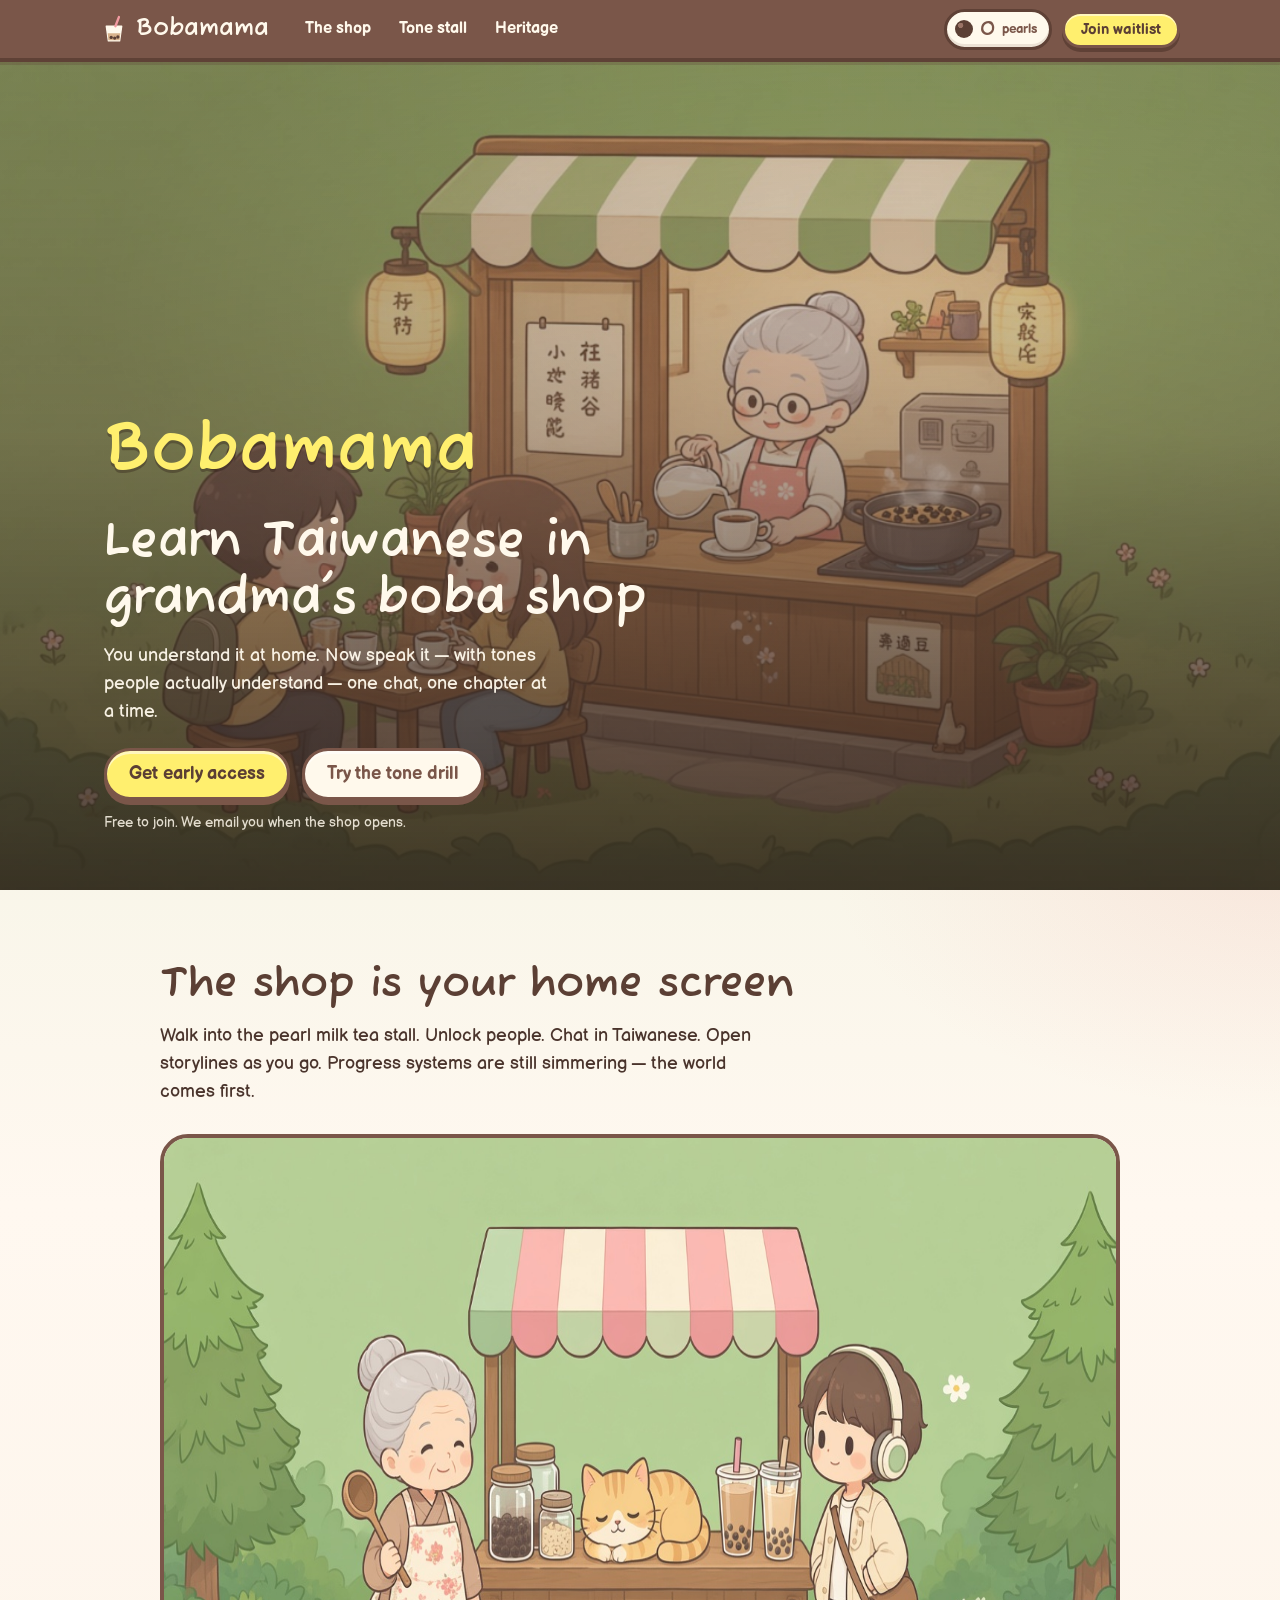
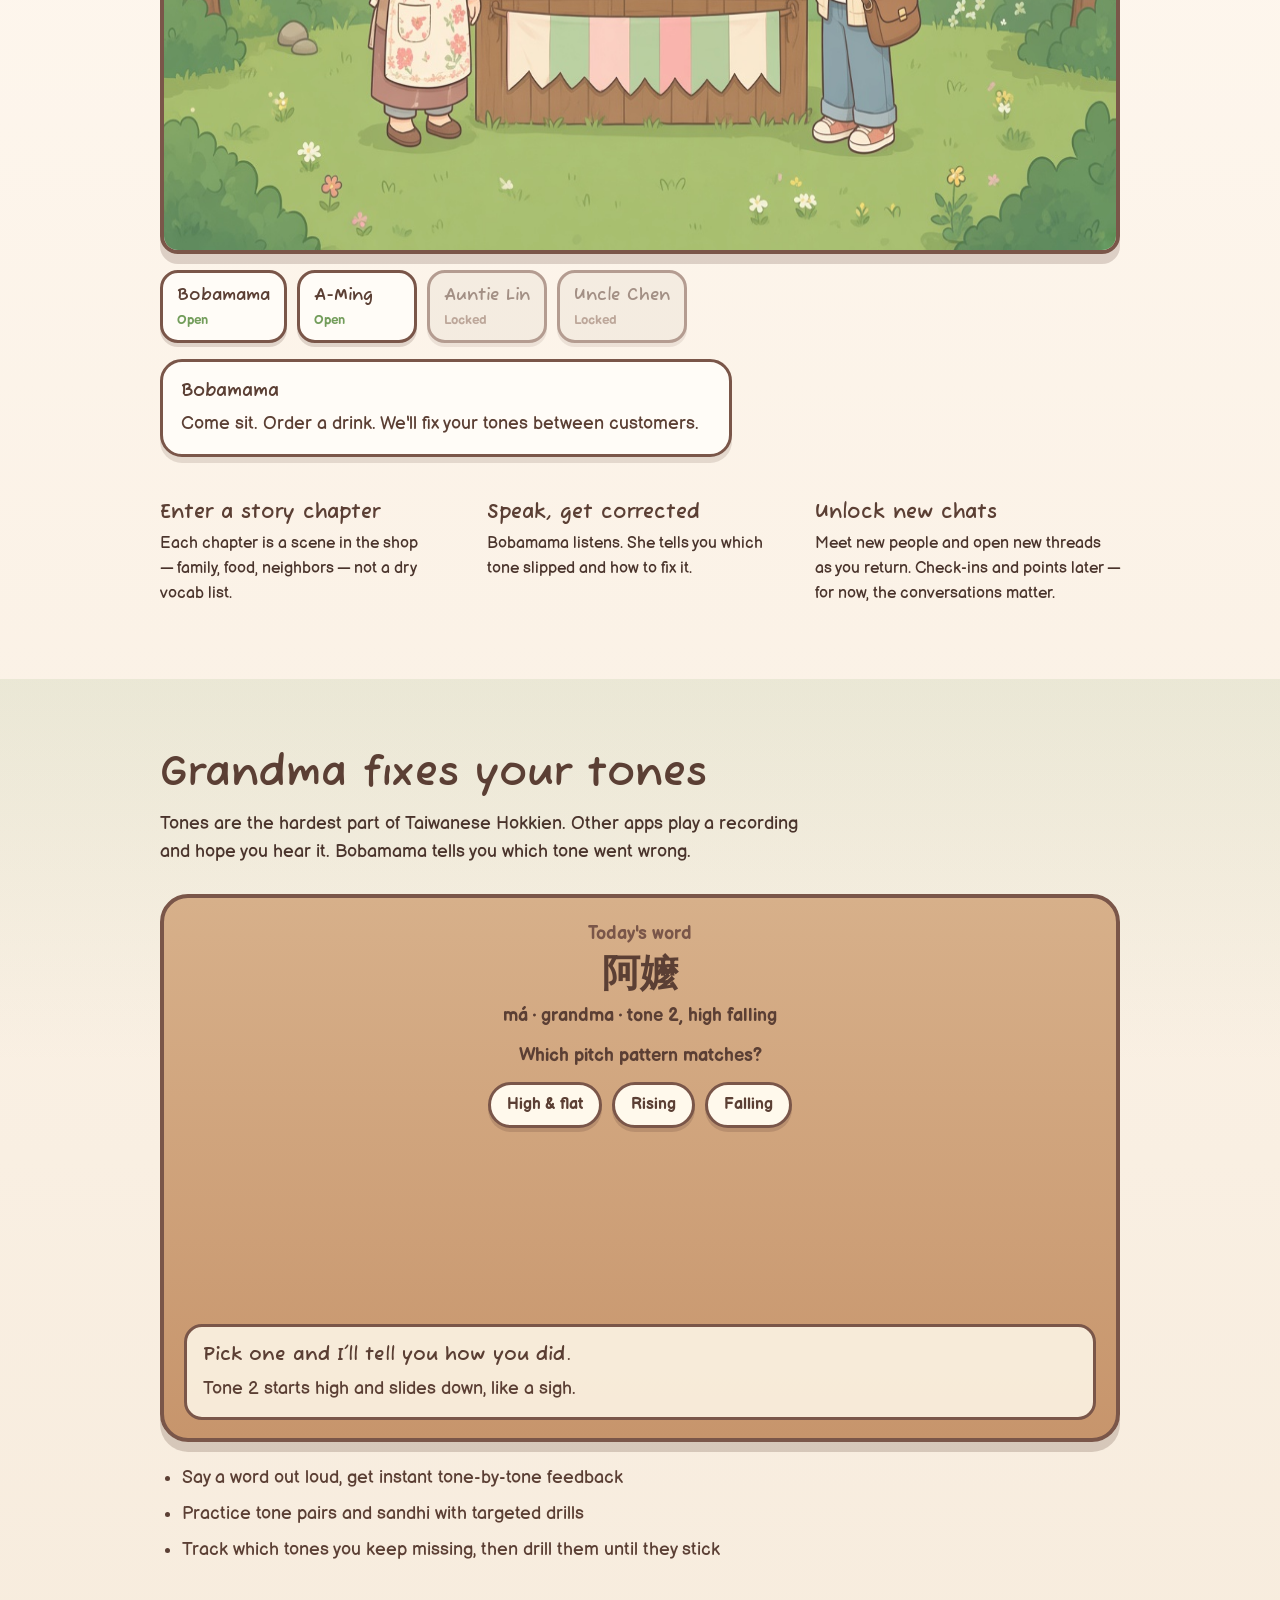
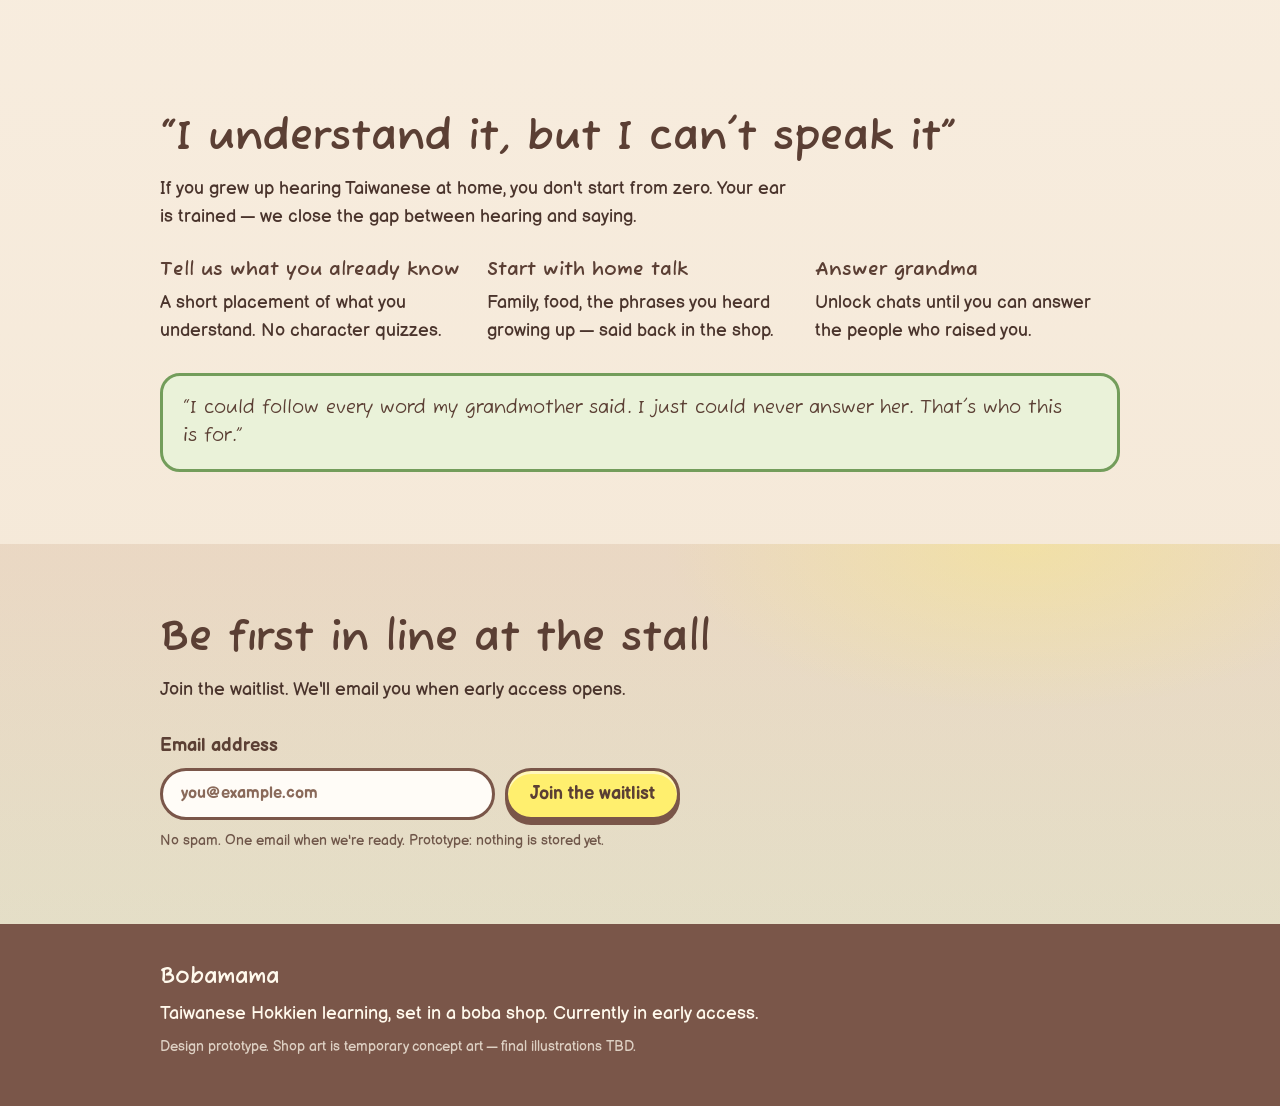
==== commit fea00a24: "Adapt landing into Bobamama boba-shop learning world Replace the coupon-redeem clone with a product-" ====
--- a/index.html
+++ b/index.html
@@ -1,117 +1,193 @@
 <!DOCTYPE html>
 <html lang="en">
 <head>
-  <meta charset="UTF-8" />
-  <meta name="viewport"
-    content="width=device-width,initial-scale=0.1,minimum-scale=1,maximum-scale=1, user-scalable=1, viewport-fit=cover" />
-  <title>Cats &amp; Soup: Relaxing Cozy Games</title>
-  <meta name="description" content="Collect baby kitties! Cook, relax &amp; grow in this cozy idle game. Claim rewards!" />
-  <meta name="keywords"
-    content="cat,catgames,animal,restaurant,cafe,tycoon,relax,chill,kawaii,sanrio,pompompurin,pochaco,island,idle" />
-  <meta name="robots" content="index,nofollow" />
-  <link rel="icon" type="image/png" sizes="16x16" href="./favicon.jpg" />
-  <meta property="og:type" content="website" />
-  <meta property="og:title" content="Cats &amp; Soup: Relaxing Cozy Games" />
-  <meta property="og:description" content="Collect baby kitties! Cook, relax &amp; grow in this cozy idle game. Claim rewards!" />
-  <meta property="og:url" content="https://redeem.catsnsoup.com/" />
-  <meta property="og:image" content="./snsBanner.jpg" />
-  <meta property="og:image:width" content="740" />
-  <meta property="og:image:height" content="340" />
-  <meta name="twitter:card" content="cats & soup" />
-  <meta name="twitter:title" content="Cats &amp; Soup: Relaxing Cozy Games" />
-  <meta name="twitter:description" content="Collect baby kitties! Cook, relax &amp; grow in this cozy idle game. Claim rewards!" />
-  <meta name="twitter:image" content="./snsBanner.jpg" />
-  <link rel="stylesheet" href="styles.css" />
+<meta charset="UTF-8">
+<meta name="viewport" content="width=device-width, initial-scale=1">
+<title>Bobamama — Learn Taiwanese in grandma's boba shop</title>
+<meta name="description" content="Bobamama is a Taiwanese Hokkien learning app set in a pearl milk tea shop. Unlock characters, follow story chapters, and get your tones corrected. Built for heritage speakers.">
+<meta property="og:title" content="Bobamama — Learn Taiwanese in grandma's boba shop">
+<meta property="og:description" content="A cozy Taiwanese Hokkien learning world: grandma's boba shop, story chapters, unlockable chats, and real tone correction.">
+<meta property="og:type" content="website">
+<meta property="og:image" content="assets/bobamama-shop-hero.jpg">
+<link rel="icon" type="image/svg+xml" href="favicon.svg">
+<link rel="stylesheet" href="styles.css">
 </head>
 <body>
-  <div class="App">
-    <div class="wrap">
-      <section class="skin sk01">
-        <div class="sns-box">
-          <ul id="snsList">
-            <li><a href="https://www.instagram.com/catsnsoup.official/" target="_blank" rel="noopener noreferrer"><img src="./ico-insta.png" alt="Instagram"></a></li>
-            <li><a href="https://www.youtube.com/c/kittypawpaw" target="_blank" rel="noopener noreferrer"><img src="./ico-youtube.png" alt="YouTube"></a></li>
-            <li><a href="https://www.tiktok.com/@catsnsoup.official?lang=ko-KR" target="_blank" rel="noopener noreferrer"><img src="./ico-tiktok.png" alt="TikTok"></a></li>
-          </ul>
+<a class="skip" href="#main">Skip to content</a>
+
+<header class="bar">
+  <div class="bar-in">
+    <a class="brand" href="#top" aria-label="Bobamama home">
+      <span class="brand-ic" aria-hidden="true">
+        <svg viewBox="0 0 40 40" width="28" height="28"><path d="M9,16 L31,16 L28,37 L12,37Z" fill="#FFF9EC" stroke="#FFF9EC" stroke-width="2" stroke-linejoin="round"/><path d="M11,26 L29,26 L28,36 L12,36Z" fill="#D9B38C"/><circle cx="16" cy="32" r="2.4" fill="#5B3F34"/><circle cx="21" cy="33" r="2.4" fill="#5B3F34"/><circle cx="25.5" cy="31.5" r="2.4" fill="#5B3F34"/><path d="M22,16 L27,3" stroke="#F29AA1" stroke-width="3.4" stroke-linecap="round"/></svg>
+      </span>
+      Bobamama
+    </a>
+    <nav class="links" aria-label="Sections">
+      <a href="#shop">The shop</a>
+      <a href="#tones">Tone stall</a>
+      <a href="#heritage">Heritage</a>
+    </nav>
+    <div class="bar-r">
+      <div class="hud" aria-live="polite" title="Tap people in the shop to collect pearls">
+        <span class="pearl" aria-hidden="true"></span>
+        <span class="hud-n" id="pearls">0</span>
+        <span class="hud-l">pearls</span>
+      </div>
+      <a class="btn btn-sm" href="#waitlist">Join waitlist</a>
+    </div>
+  </div>
+</header>
+
+<main id="main">
+  <section class="hero" id="top">
+    <div class="hero-bg" role="img" aria-label="Grandma making pearl milk tea in a cozy Taiwanese boba shop while customers chat"></div>
+    <div class="hero-veil"></div>
+    <div class="hero-in">
+      <p class="brand-mark">Bobamama</p>
+      <h1>Learn Taiwanese in grandma's boba shop</h1>
+      <p class="lede">You understand it at home. Now speak it — with tones people actually understand — one chat, one chapter at a time.</p>
+      <div class="cta-row">
+        <a class="btn" href="#waitlist">Get early access</a>
+        <a class="btn btn-ghost" href="#tones">Try the tone drill</a>
+      </div>
+      <p class="tiny">Free to join. We email you when the shop opens.</p>
+    </div>
+  </section>
+
+  <section class="shop" id="shop">
+    <div class="shop-in">
+      <h2>The shop is your home screen</h2>
+      <p class="sec-lede">Walk into the pearl milk tea stall. Unlock people. Chat in Taiwanese. Open storylines as you go. Progress systems are still simmering — the world comes first.</p>
+
+      <div class="shop-stage">
+        <img class="shop-art" src="assets/bobamama-characters.jpg" alt="Grandma, a learner, and a shop cat at the boba counter" width="1280" height="720">
+        <div class="cast" role="group" aria-label="People you can meet in the shop">
+          <button type="button" class="cast-btn" data-who="grandma" data-open="true">
+            <span class="cast-name">Bobamama</span>
+            <span class="cast-state">Open</span>
+          </button>
+          <button type="button" class="cast-btn" data-who="learner" data-open="true">
+            <span class="cast-name">A-Ming</span>
+            <span class="cast-state">Open</span>
+          </button>
+          <button type="button" class="cast-btn locked" data-who="auntie" data-open="false" aria-disabled="true">
+            <span class="cast-name">Auntie Lin</span>
+            <span class="cast-state">Locked</span>
+          </button>
+          <button type="button" class="cast-btn locked" data-who="driver" data-open="false" aria-disabled="true">
+            <span class="cast-name">Uncle Chen</span>
+            <span class="cast-state">Locked</span>
+          </button>
         </div>
-        <div class="lang-box">
-          <a class="selected" id="langSelected" role="button" tabindex="0" aria-haspopup="listbox" aria-expanded="false">ENG</a>
-          <div class="sel_list" id="langList" role="listbox">
-            <ul>
-              <li><a data-lang="ko" data-label="KR" role="option">KR</a></li>
-              <li><a data-lang="en" data-label="ENG" role="option">ENG</a></li>
-              <li><a data-lang="tw" data-label="TW" role="option">TW</a></li>
-              <li><a data-lang="zh" data-label="CN" role="option">CN</a></li>
-              <li><a data-lang="ja" data-label="JP" role="option">JP</a></li>
-            </ul>
-          </div>
-        </div>
-        <div class="title">
-          <div class="content">
-            <h1 class="logo" id="logoTitle" aria-label="Cats &amp; Soup"></h1>
-            <h2 class="tit" id="pageTitle" aria-label="Enter the coupon code"></h2>
-          </div>
-        </div>
-        <div class="form-box">
-          <div class="content">
-            <form id="couponForm" novalidate>
-              <fieldset>
-                <div class="form-group">
-                  <input type="text" placeholder="Enter your user ID" id="managerId" name="managerId" autocomplete="off" />
-                </div>
-                <div class="form-group">
-                  <input type="text" placeholder="Enter the code without '-'" id="couponId" name="couponId" autocomplete="off" />
-                  <div class="input-txt">
-                    <h2 class="tit" id="findUserTitle">Find User ID</h2>
-                    <p class="txt-b" id="findUserInfo1">The user ID can be found through Settings &gt; Support in the top right corner.</p>
-                    <p id="findUserInfo2">(Tap the copy button on the right of the user ID to copy it.)</p>
-                  </div>
-                </div>
-                <button class="bt btn-get" id="getRewardBtn" type="submit" aria-label="Register">
-                  <span class="loading" aria-hidden="true"></span>
-                </button>
-              </fieldset>
-            </form>
-          </div>
-        </div>
-      </section>
-      <section class="skin sk02">
-        <div class="notice-box" id="noticeBox">
-          <div class="content">
-            <h2 class="tit" id="cautionsTitle">Cautions</h2>
-            <div class="txt">
-              <ul id="cautionsList">
-                <li id="caution1">1. If the user ID is entered incorrectly, the item may not be rewarded or it may be rewarded to a different account.
- In these cases, the coupon cannot be canceled.</li>
-                <li id="caution2">2. Coupon rewards are delivered to your mailbox within the game.
- If you do not see them, exit the game and launch it again.
-<span id="caution2Sub">(The mailbox is unlocked after the jar fairy facility is installed.)</span></li>
-                <li id="caution3">3. Coupons that have been registered cannot be sold or traded, and they must be used within the expiry date.</li>
-                <li id="caution4">4. If you have any questions regarding coupon use,
- send an inquiry through Settings &gt; Support &gt; Send Mail.</li>
-                <li id="caution5">5. You may be subject to limits if you engage in abusing behavior regarding coupon use or loopholes.</li>
-              </ul>
-            </div>
-          </div>
-        </div>
-      </section>
-      <footer class="footer">
-        <div class="content">
-          <span class="logo-neowiz"><img src="./logo-neowiz.png" alt="neowiz"></span>
-        </div>
-      </footer>
-      <div class="dim hide" id="dim">
-        <div class="pop pop-alert hide" id="popAlert" role="dialog" aria-modal="true" aria-labelledby="popText">
-          <div class="cnt">
-            <p class="txt" id="popText"></p>
-          </div>
-          <div class="btn-box">
-            <a class="bt btn-confirm" id="popConfirm" role="button" tabindex="0" aria-label="Confirm"></a>
-          </div>
+        <div class="bubble" id="bubble" role="status" aria-live="polite">
+          <strong id="who">Bobamama</strong>
+          <p id="say">Come sit. Order a drink. We'll fix your tones between customers.</p>
         </div>
       </div>
+
+      <ol class="loop">
+        <li>
+          <h3>Enter a story chapter</h3>
+          <p>Each chapter is a scene in the shop — family, food, neighbors — not a dry vocab list.</p>
+        </li>
+        <li>
+          <h3>Speak, get corrected</h3>
+          <p>Bobamama listens. She tells you which tone slipped and how to fix it.</p>
+        </li>
+        <li>
+          <h3>Unlock new chats</h3>
+          <p>Meet new people and open new threads as you return. Check-ins and points later — for now, the conversations matter.</p>
+        </li>
+      </ol>
     </div>
+  </section>
+
+  <section class="tones" id="tones">
+    <div class="tones-in">
+      <h2>Grandma fixes your tones</h2>
+      <p class="sec-lede">Tones are the hardest part of Taiwanese Hokkien. Other apps play a recording and hope you hear it. Bobamama tells you which tone went wrong.</p>
+
+      <div class="drill wood" id="drill">
+        <div class="drill-top">
+          <p class="ask">Today's word</p>
+          <p class="han" lang="zh-Hant">阿嬤</p>
+          <p class="roman">má · grandma · tone 2, high falling</p>
+        </div>
+        <p class="hint">Which pitch pattern matches?</p>
+        <div class="tries" role="group" aria-label="Pitch patterns">
+          <button type="button" class="chip" data-try="flat" aria-pressed="false">High &amp; flat</button>
+          <button type="button" class="chip" data-try="rise" aria-pressed="false">Rising</button>
+          <button type="button" class="chip" data-try="fall" aria-pressed="false">Falling</button>
+        </div>
+        <svg class="chart" viewBox="0 0 360 180" aria-hidden="true">
+          <path id="try-path" d="" fill="none" stroke="#5B3F34" stroke-width="6" stroke-linecap="round" opacity="0"></path>
+        </svg>
+        <div class="verdict" id="verdict" data-state="idle">
+          <p class="v-title" id="v-title">Pick one and I'll tell you how you did.</p>
+          <p class="v-body" id="v-body">Tone 2 starts high and slides down, like a sigh.</p>
+        </div>
+      </div>
+
+      <ul class="ticks">
+        <li>Say a word out loud, get instant tone-by-tone feedback</li>
+        <li>Practice tone pairs and sandhi with targeted drills</li>
+        <li>Track which tones you keep missing, then drill them until they stick</li>
+      </ul>
+    </div>
+  </section>
+
+  <section class="heritage" id="heritage">
+    <div class="heritage-in">
+      <h2>“I understand it, but I can't speak it”</h2>
+      <p class="sec-lede">If you grew up hearing Taiwanese at home, you don't start from zero. Your ear is trained — we close the gap between hearing and saying.</p>
+      <div class="steps">
+        <div class="step">
+          <h3>Tell us what you already know</h3>
+          <p>A short placement of what you understand. No character quizzes.</p>
+        </div>
+        <div class="step">
+          <h3>Start with home talk</h3>
+          <p>Family, food, the phrases you heard growing up — said back in the shop.</p>
+        </div>
+        <div class="step">
+          <h3>Answer grandma</h3>
+          <p>Unlock chats until you can answer the people who raised you.</p>
+        </div>
+      </div>
+      <blockquote class="quote">
+        <p>“I could follow every word my grandmother said. I just could never answer her. That's who this is for.”</p>
+      </blockquote>
+    </div>
+  </section>
+
+  <section class="join" id="waitlist">
+    <div class="join-in">
+      <h2>Be first in line at the stall</h2>
+      <p class="sec-lede">Join the waitlist. We'll email you when early access opens.</p>
+      <form class="signup" id="signup" novalidate>
+        <label class="signup-l" for="email">Email address</label>
+        <div class="signup-row">
+          <input type="email" id="email" name="email" autocomplete="email" required placeholder="you@example.com">
+          <button class="btn" id="signup-btn" type="submit">Join the waitlist</button>
+        </div>
+        <p class="tiny">No spam. One email when we're ready. Prototype: nothing is stored yet.</p>
+        <div class="thanks" id="thanks" hidden>
+          <p id="thanks-msg"></p>
+        </div>
+      </form>
+    </div>
+  </section>
+</main>
+
+<footer class="foot">
+  <div class="foot-in">
+    <p class="brand sm">Bobamama</p>
+    <p>Taiwanese Hokkien learning, set in a boba shop. Currently in early access.</p>
+    <p class="tiny">Design prototype. Shop art is temporary concept art — final illustrations TBD.</p>
   </div>
-  <script src="app.js" defer></script>
+</footer>
+
+<script src="app.js" defer></script>
 </body>
 </html>
--- a/styles.css
+++ b/styles.css
@@ -1 +1,223 @@
-@charset "UTF-8";@import"https://fonts.googleapis.com/css2?family=Noto+Sans+KR:wght@300;400;500;700&display=swap";@import"https://fonts.googleapis.com/css2?family=Noto+Sans:wght@200;300;400;500;600&display=swap";@import"https://fonts.googleapis.com/css2?family=Noto+Sans+JP:wght@300;400;500;700&display=swap";@import"https://fonts.googleapis.com/css2?family=Noto+Sans+TC:wght@300;400;500;700&display=swap";@import"https://fonts.googleapis.com/css2?family=Noto+Sans+SC:wght@300;400;500;700&display=swap";a,abbr,acronym,address,applet,article,aside,audio,b,big,blockquote,body,canvas,caption,center,cite,code,dd,del,details,dfn,div,dl,dt,em,embed,fieldset,figcaption,figure,footer,form,h1,h2,h3,h4,h5,h6,header,hgroup,html,i,input,textarea,button,input::placeholder,iframe,img,ins,kbd,label,legend,li,mark,menu,nav,object,ol,output,p,pre,q,ruby,s,samp,section,small,span,strike,strong,sub,summary,sup,table,tbody,td,tfoot,th,thead,time,tr,tt,u,ul,var,video{margin:0;padding:0;border:0;font:inherit;vertical-align:top}article,aside,details,figcaption,figure,footer,header,hgroup,menu,nav,section{display:block}body{line-height:1}ol,ul{list-style:none}blockquote,q{quotes:none}blockquote:after,blockquote:before,q:after,q:before{content:"";content:none}table{border-collapse:collapse;border-spacing:0}a{text-decoration:none}button{outline:0}em{font-style:normal}input,select,button{-webkit-appearance:none;font-family:inherit;font-size:inherit;border-radius:0;outline:0;border:0}*{-webkit-text-size-adjust:none;-webkit-tap-highlight-color:transparent}html[lang=ko] body{font-family:Noto Sans KR,sans-serif}html[lang=en] body{font-family:Noto Sans,sans-serif}html[lang=ja] body{font-family:Noto Sans JP,sans-serif}html[lang=tw] body{font-family:Noto Sans TC,sans-serif}html[lang=zh] body{font-family:Noto Sans SC,sans-serif}html{font-size:62.5%}body{font-family:Noto Sans,sans-serif;background-color:#739d5b;line-height:1.2em}::placeholder{color:#f5f5f5;opacity:1}:-ms-input-placeholder{color:#f5f5f5}::-ms-input-placeholder{color:#f5f5f5}img{width:100%}button{background:none;border:0;font:inherit;cursor:pointer;overflow:visible;white-space:nowrap;padding:0;outline:none}.hidden{display:none}.btn{display:inline-block;line-height:0;font-size:0;text-indent:-99999em;cursor:pointer}.bt{position:absolute;display:inline-block;cursor:pointer;text-indent:-99999em;background-repeat:no-repeat;background-position:0 0}.bt.off,.bt.done{cursor:default!important;pointer-events:none!important}.bt.on{cursor:pointer!important;pointer-events:auto!important}.clear:after{display:block;clear:both;content:""}.fl{float:left}.fr{float:right}.ic{display:inline-block;vertical-align:middle;overflow:hidden;text-indent:-9999em}.wrap{position:relative;width:100%;min-width:320px;max-width:2560px;margin:0 auto;min-height:100vh}section,.header,.footer{position:relative;display:inline-block;overflow:hidden;background-repeat:no-repeat;background-position:center 0;width:100%;min-width:320px;max-width:2560px}.content{width:100%;height:100%;min-width:320px;max-width:755px;margin:0 auto;overflow:hidden;padding:0 2rem;text-align:center;box-sizing:border-box;-webkit-box-sizing:border-box;-moz-box-sizing:border-box}section{position:relative;width:100%;min-width:320px;max-width:2560px;margin:0 auto}.sk01{min-height:132rem;background-repeat:no-repeat;background-position:center 0;background-size:256rem auto;background-image:url(/assets/skin01.11abe8ec.jpg)}.sk02{min-height:56em;overflow:visible;background-color:#739d5b;background-repeat:no-repeat;background-position:center 0;background-size:256em auto;background-repeat:repeat-y;background-image:url(/assets/bg_p.6038e8b6.jpg)}.sk02:before{position:absolute;bottom:0;left:0;display:inline-block;content:"";width:100%;height:56rem;background-repeat:no-repeat;background-position:center 0;background-size:256em auto;background-image:url(/assets/skin02.8ac7aa79.jpg)}.wrap:before{position:absolute;bottom:0;left:0;z-index:2;display:inline-block;content:"";width:100%;height:56rem;background-repeat:no-repeat;background-position:center 0;background-size:256em auto;background-image:url(/assets/tree.faf3be43.png)}@media (max-width: 750px){html{font-size:31.25%}}@media (max-height: 750px){html{font-size:31.25%}}.title{min-height:auto}.title .content{height:auto}.title .logo{position:absolute;top:10.8rem;left:50%;margin-left:-.6rem;transform:translate(-50%);-webkit-transform:translate(-50%,0);display:inline-block;width:45.6rem;height:16rem;background-size:100% auto;background-repeat:no-repeat;background-image:url(/assets/logo.841162d3.png)}.title .tit{margin:28.3rem 0 0 1.7rem;display:inline-block;width:37.8rem;height:7.1rem;background-size:100% auto;background-repeat:no-repeat;background-image:url(/assets/tit.a3d04c48.png)}html[lang=en] .title .logo{background-image:url(/assets/logo.841162d3.png)}html[lang=en] .title .tit{background-image:url(/assets/tit.a3d04c48.png)}html[lang=ja] .title .logo{background-image:url(/assets/logo.accc0e9a.png)}html[lang=ja] .title .tit{background-image:url(/assets/tit.7433fc31.png)}html[lang=tw] .title .logo{background-image:url(/assets/logo.ae4e64e8.png)}html[lang=tw] .title .tit{background-image:url(/assets/tit.0c636996.png)}html[lang=zh] .title .logo{background-image:url(/assets/logo.f0aff723.png)}html[lang=zh] .title .tit{background-image:url(/assets/tit.5a6cd2ef.png)}html[lang=ko] .title .logo{background-image:url(/assets/logo.10efef00.png)}html[lang=ko] .title .tit{background-image:url(/assets/tit.7cd82bcb.png)}.form-box{min-height:auto;position:absolute;top:39.6rem;left:50%;-webkit-transform:translate(-50%,0%);transform:translate(-50%);width:100%;box-sizing:border-box;-webkit-box-sizing:border-box;-moz-box-sizing:border-box}.form-box .content{height:auto}.form-box .btn-check{top:1rem;right:0;text-indent:0;color:#fff;cursor:pointer;z-index:9;font-size:2rem;padding-left:3.8rem}.form-box .btn-check:after{position:absolute;top:50%;left:0;transform:translateY(-50%);-webkit-transform:translate(0,-50%);display:inline-block;width:2.8rem;height:2.8rem;content:"";background:url([data-uri]) no-repeat 0 0;background-size:100% auto}.form-box form{max-width:61rem}.form-box form,.form-box fieldset{display:inline-block;width:100%;height:100%}.form-box .form-group{position:relative;display:inline-block;width:100%;margin-top:1.2rem}.form-box .form-group:first-child{margin-top:0!important}.form-box .form-group .input-txt{text-align:center;width:100%;margin-top:2.6rem}.form-box .form-group .input-txt .tit{color:#ffccce;font-size:2.5rem;line-height:1.2em;margin-bottom:2.1rem}.form-box .form-group .input-txt p{margin-top:.5rem;line-height:1.2em;letter-spacing:-.9px;color:#b04e51;font-size:2.2rem;text-align:left;padding:0 3.2rem;box-sizing:border-box;-webkit-box-sizing:border-box;-moz-box-sizing:border-box}.form-box .form-group .input-txt .txt-b{font-weight:600;letter-spacing:-.5px;margin-top:0!important}.form-box .form-group input{display:inline-block;width:100%;height:10.3rem;max-height:10.3rem;color:#000;font-size:3.5rem;font-weight:300;line-height:10.3rem;letter-spacing:-2px;text-align:center;background:transparent;padding:1rem;border:0;box-sizing:border-box;-webkit-box-sizing:border-box;-moz-box-sizing:border-box}.form-box .form-group input::placeholder{color:#585858}.form-box .form-group input::-webkit-input-placeholder{color:#585858}.form-box .form-group input::-moz-input-placeholder{color:#585858}.form-box .form-group input::-ms-input-placeholder{color:#585858}.form-box .form-group input:-webkit-autofill,.form-box .form-group input:-webkit-autofill:hover,.form-box .form-group input:-webkit-autofill:focus,.form-box .form-group input:-webkit-autofill:active{-webkit-transition:background-color 5000s ease-out;transition:background-color 5000s ease-out;-webkit-text-fill-color:#000!important;color:#000!important}.form-box .form-group button:focus{outline:none}.form-box .btn-get{position:absolute;top:39.2rem;left:50%;transform:translate(-50%);-webkit-transform:translate(-50%,0);text-indent:0;width:53.6rem;max-width:53.6rem;height:33.9rem;background-image:url(/assets/btn_register.c1a0a728.png);background-size:100% auto}.form-box .btn-get span{position:relative;z-index:2;color:#fff;font-size:3.5rem;font-weight:700}.form-box .btn-get .loading{display:none;position:absolute;top:50%;left:50%;z-index:3;-webkit-transform:translate(-50%,-50%);transform:translate(-50%,-50%);background:url(/assets/loading.914c2ee8.gif) no-repeat 0 0;background-size:100% auto;width:100%;height:100%}.form-box .btn-get.off{background:url(/assets/btn_register_bg.8c437e73.png) no-repeat 0 0;background-size:100% auto}.form-box .btn-get.off .loading{display:inline-block}html[lang=en] .btn-get{background-image:url(/assets/btn_register.c1a0a728.png)}html[lang=ja] .btn-get{background-image:url(/assets/btn_register.fd4dd774.png)}html[lang=tw] .btn-get{background-image:url(/assets/btn_register.974278aa.png)}html[lang=zh] .btn-get{background-image:url(/assets/btn_register.974278aa.png)}html[lang=ko] .btn-get{background-image:url(/assets/btn_register.2081a871.png)}html[lang=ko] .form-box .form-group .input-txt .tit{margin-bottom:2.6rem}html[lang=ko] .form-box .form-group .input-txt p{letter-spacing:-.3px}html[lang=ja] .form-box .form-group .input-txt .tit{margin-bottom:2.6rem}html[lang=ja] .form-box .form-group .input-txt p{letter-spacing:-2.1px;text-align:center}html[lang=tw] .form-box .form-group .input-txt .tit,html[lang=zh] .form-box .form-group .input-txt .tit{margin-bottom:2.6rem}html[lang=tw] .form-box .form-group .input-txt p,html[lang=zh] .form-box .form-group .input-txt p{letter-spacing:-.6px;text-align:center}.notice-box{position:relative;z-index:2;text-align:center;margin-top:-7.2rem}.notice-box .tit{margin:0 auto;width:50rem;color:#6b7452;font-size:2.4rem;line-height:1.2em}.notice-box .content div{max-width:56.4rem;margin:2.4rem auto 0;padding:0 0 18.6rem;font-size:2.2rem;color:#6b7452;text-align:left;line-height:1.35em}.notice-box .content div li{font-weight:300;text-indent:-2.2rem;padding-left:2.2rem;letter-spacing:-1px;margin-top:.75rem;box-sizing:border-box;-webkit-box-sizing:border-box;-moz-box-sizing:border-box;white-space:pre-line}.notice-box .content div li span{letter-spacing:-1.3px}.notice-box .content div li:first-child{margin-top:0}html[lang=ko] .notice-box .content div{max-width:53.4rem}html[lang=ko] .notice-box .content div li{letter-spacing:-.8px;margin-top:1rem}html[lang=ja] .notice-box .content div{max-width:57.4rem;margin-top:4.2rem}html[lang=ja] .notice-box .content div li{letter-spacing:-.3px;text-indent:-1.2rem;padding-left:1.2rem}html[lang=tw] .notice-box .content div,html[lang=zh] .notice-box .content div{margin-top:3.4rem}.footer{position:absolute;left:50%;transform:translate(-50%);-webkit-transform:translate(-50%,0);width:100%;bottom:0;height:14.3rem;text-align:center;z-index:40}.footer .content{position:relative;max-width:calc(610px + 4rem);display:inline-flex;flex-direction:row;justify-content:center;align-items:center;text-align:center;height:100%}.footer .content span{display:inline-block;margin:0 2.2rem}.footer .content .logo-neowiz{width:16.4rem}.dim{display:none;position:fixed;top:0;left:0;width:100%;height:100%;background:rgba(0,0,0,.75);z-index:99}.dim.show{display:inline-block}.dim.hide{display:none}.pop{z-index:100;background-color:#161616;position:fixed;text-align:center;top:50%;left:50%;transform:translate(-50%,-50%);-webkit-transform:translate(-50%,-50%);box-sizing:border-box;-webkit-box-sizing:border-box;-moz-box-sizing:border-box;padding:0 3.2rem 3.4rem}.pop .cnt{position:relative;z-index:2;box-sizing:border-box;-webkit-box-sizing:border-box;-moz-box-sizing:border-box;display:inline-block;text-align:left}.pop.show{display:inline-block}.pop.hide{display:none}.pop.pop-alert{width:62.6rem;height:46.4rem;padding:2rem 2rem 3.2rem;background:url(/assets/pop_bg.3592a95d.png) no-repeat 0 0;background-size:100% auto}.pop.pop-alert .cnt{width:100%;text-align:center;padding:2.8rem 4.5rem 0;margin-top:10.4rem;height:15.6rem;display:inline-table}.pop.pop-alert .cnt p{display:table-cell;vertical-align:middle}.pop.pop-alert p,.pop.pop-alert span{line-height:1.2em}.pop.pop-alert p{color:#815b59;font-size:2.5rem;margin:.5rem 0;word-break:keep-all}.pop.pop-alert p span{display:inline-block;font-size:2.2rem;margin-top:1rem}.pop.pop-alert .btn-box{margin-top:2.8rem}.pop.pop-alert .btn-box .bt{position:relative;display:inline-table;vertical-align:middle;margin:0 1rem;width:32rem;height:11.4rem;background-size:100% auto;background-image:url(/assets/pop_btn_confirm.8bff5d3c.png)}html[lang=en] .pop.pop-alert .btn-box .bt{background-image:url(/assets/pop_btn_confirm.8bff5d3c.png)}html[lang=ja] .pop.pop-alert .btn-box .bt{background-image:url(/assets/pop_btn_confirm.fa17b242.png)}html[lang=tw] .pop.pop-alert .btn-box .bt{background-image:url(/assets/pop_btn_confirm.bcaa57c8.png)}html[lang=zh] .pop.pop-alert .btn-box .bt{background-image:url(/assets/pop_btn_confirm.bcaa57c8.png)}html[lang=ko] .pop.pop-alert .btn-box .bt{background-image:url(/assets/pop_btn_confirm.ab375b37.png)}.lang-box{position:absolute;top:1.9rem;right:5rem;line-height:1.2em;max-width:10.4rem;width:100%}.lang-box .selected{background:#b1d07f url([data-uri]) no-repeat right 0;background-size:2.8rem auto;cursor:pointer;border:.4rem solid #c1e08e;color:#f4ffe1;font-size:2rem;width:5rem;height:3.2rem;display:inline-block;border-radius:2rem;line-height:3.2rem;padding:0 2.9rem 0 1.7rem}.lang-box .selected.opened{background-position:right -4.2rem;border-radius:2rem 2rem 0 0}.lang-box .selected.sle{background-position:right 0px}.lang-box .sel_list{display:none;position:absolute;top:3.6rem;left:0;width:9.6rem;background-color:#b2d17f99;border:.4rem solid #c1e08e;border-radius:0 0 2rem 2rem;overflow:hidden}.lang-box .sel_list li a{color:#f4ffe1;font-size:2rem;font-weight:700;line-height:3.2rem;padding:0 2.9rem 0 1.7rem;display:inline-block;width:100%;cursor:pointer;box-sizing:border-box;-webkit-box-sizing:border-box;-moz-box-sizing:border-box}.lang-box .sel_list li:hover{background:#c1e08e}.lang-box .selected.opened+.sel_list{display:inline-block}.sns-box{position:absolute;top:1.7rem;right:16.7rem;display:inline-block}.sns-box li{display:inline-block;margin:0 1.3rem;height:4.4rem}.sns-box li img{width:auto;height:100%}.sns-box a{cursor:pointer}
+@font-face{font-family:'Balsamiq Sans';font-style:normal;font-weight:400;font-display:swap;src:url(fonts/BalsamiqSans-400-latin-ext.woff2) format('woff2');unicode-range:U+0100-02BA, U+02BD-02C5, U+02C7-02CC, U+02CE-02D7, U+02DD-02FF, U+0304, U+0308, U+0329, U+1D00-1DBF, U+1E00-1E9F, U+1EF2-1EFF, U+2020, U+20A0-20AB, U+20AD-20C4, U+2113, U+2C60-2C7F, U+A720-A7FF;}
+@font-face{font-family:'Balsamiq Sans';font-style:normal;font-weight:400;font-display:swap;src:url(fonts/BalsamiqSans-400-latin.woff2) format('woff2');unicode-range:U+0000-00FF, U+0131, U+0152-0153, U+02BB-02BC, U+02C6, U+02DA, U+02DC, U+0304, U+0308, U+0329, U+2000-206F, U+20AC, U+2122, U+2191, U+2193, U+2212, U+2215, U+FEFF, U+FFFD;}
+@font-face{font-family:'Balsamiq Sans';font-style:normal;font-weight:700;font-display:swap;src:url(fonts/BalsamiqSans-700-latin-ext.woff2) format('woff2');unicode-range:U+0100-02BA, U+02BD-02C5, U+02C7-02CC, U+02CE-02D7, U+02DD-02FF, U+0304, U+0308, U+0329, U+1D00-1DBF, U+1E00-1E9F, U+1EF2-1EFF, U+2020, U+20A0-20AB, U+20AD-20C4, U+2113, U+2C60-2C7F, U+A720-A7FF;}
+@font-face{font-family:'Balsamiq Sans';font-style:normal;font-weight:700;font-display:swap;src:url(fonts/BalsamiqSans-700-latin.woff2) format('woff2');unicode-range:U+0000-00FF, U+0131, U+0152-0153, U+02BB-02BC, U+02C6, U+02DA, U+02DC, U+0304, U+0308, U+0329, U+2000-206F, U+20AC, U+2122, U+2191, U+2193, U+2212, U+2215, U+FEFF, U+FFFD;}
+@font-face{font-family:'Fuzzy Bubbles';font-style:normal;font-weight:400;font-display:swap;src:url(fonts/FuzzyBubbles-400-latin-ext.woff2) format('woff2');unicode-range:U+0100-02BA, U+02BD-02C5, U+02C7-02CC, U+02CE-02D7, U+02DD-02FF, U+0304, U+0308, U+0329, U+1D00-1DBF, U+1E00-1E9F, U+1EF2-1EFF, U+2020, U+20A0-20AB, U+20AD-20C4, U+2113, U+2C60-2C7F, U+A720-A7FF;}
+@font-face{font-family:'Fuzzy Bubbles';font-style:normal;font-weight:400;font-display:swap;src:url(fonts/FuzzyBubbles-400-latin.woff2) format('woff2');unicode-range:U+0000-00FF, U+0131, U+0152-0153, U+02BB-02BC, U+02C6, U+02DA, U+02DC, U+0304, U+0308, U+0329, U+2000-206F, U+20AC, U+2122, U+2191, U+2193, U+2212, U+2215, U+FEFF, U+FFFD;}
+@font-face{font-family:'Fuzzy Bubbles';font-style:normal;font-weight:700;font-display:swap;src:url(fonts/FuzzyBubbles-700-latin-ext.woff2) format('woff2');unicode-range:U+0100-02BA, U+02BD-02C5, U+02C7-02CC, U+02CE-02D7, U+02DD-02FF, U+0304, U+0308, U+0329, U+1D00-1DBF, U+1E00-1E9F, U+1EF2-1EFF, U+2020, U+20A0-20AB, U+20AD-20C4, U+2113, U+2C60-2C7F, U+A720-A7FF;}
+@font-face{font-family:'Fuzzy Bubbles';font-style:normal;font-weight:700;font-display:swap;src:url(fonts/FuzzyBubbles-700-latin.woff2) format('woff2');unicode-range:U+0000-00FF, U+0131, U+0152-0153, U+02BB-02BC, U+02C6, U+02DA, U+02DC, U+0304, U+0308, U+0329, U+2000-206F, U+20AC, U+2122, U+2191, U+2193, U+2212, U+2215, U+FEFF, U+FFFD;}
+
+:root{
+  --milk:#FFF8F0;
+  --foam:#FFFCF7;
+  --bark:#7A5649;
+  --bark-deep:#5B3F34;
+  --wood:#B98962;
+  --wood-lt:#D2A77C;
+  --leaf:#739D5B;
+  --leaf-lt:#B1D07F;
+  --leaf-pale:#EAF2D9;
+  --cta:#FFEF6E;
+  --blush:#F5A3A0;
+  --chalk:#FFF9EC;
+  --display:'Fuzzy Bubbles','Balsamiq Sans',ui-rounded,'Segoe UI',sans-serif;
+  --body:'Balsamiq Sans',ui-rounded,'Segoe UI',system-ui,'Noto Sans TC','PingFang TC','Microsoft JhengHei',sans-serif;
+  --bar-h:58px;
+  --ease:cubic-bezier(.16,1,.3,1);
+}
+*{box-sizing:border-box}
+html{scroll-behavior:smooth;scroll-padding-top:70px}
+body{
+  margin:0;
+  font-family:var(--body);
+  font-size:18px;
+  line-height:1.55;
+  color:var(--bark-deep);
+  background:
+    radial-gradient(1200px 600px at 10% -10%, rgba(177,208,127,.35), transparent 55%),
+    radial-gradient(900px 500px at 100% 20%, rgba(245,163,160,.18), transparent 50%),
+    linear-gradient(180deg, #E8F0D8 0%, var(--milk) 28%, #F3E6D4 100%);
+  -webkit-font-smoothing:antialiased;
+}
+::selection{background:var(--leaf-lt);color:var(--bark-deep)}
+h1,h2,h3{font-family:var(--display);font-weight:700;margin:0;line-height:1.15;text-wrap:balance}
+p{margin:0;text-wrap:pretty}
+a{color:inherit}
+img{max-width:100%;display:block}
+.skip{position:absolute;left:-999px;top:0;background:var(--cta);padding:8px 12px;z-index:100}
+.skip:focus{left:8px;top:8px}
+:focus-visible{outline:3px solid var(--bark-deep);outline-offset:3px;border-radius:6px}
+
+/* top bar */
+.bar{position:sticky;top:0;z-index:50;background:var(--bark);color:var(--chalk);border-bottom:4px solid #5f4136;box-shadow:0 3px 0 rgba(91,63,52,.25)}
+.bar-in{max-width:1120px;margin:0 auto;height:var(--bar-h);padding:0 20px;display:flex;align-items:center;gap:16px}
+.brand{display:flex;align-items:center;gap:8px;font-family:var(--display);font-weight:700;font-size:24px;text-decoration:none;color:var(--chalk)}
+.brand-ic{display:inline-flex}
+.brand.sm{font-size:22px}
+.links{display:flex;gap:4px;margin-left:8px}
+.links a{font-weight:700;font-size:16px;text-decoration:none;padding:6px 12px;border-radius:999px;color:var(--chalk)}
+.links a:hover{background:rgba(255,249,236,.16)}
+.bar-r{margin-left:auto;display:flex;align-items:center;gap:10px}
+.hud{display:flex;align-items:center;gap:7px;background:var(--chalk);color:var(--bark);border:3px solid #5f4136;border-radius:999px;padding:2px 12px 2px 8px;font-weight:700;box-shadow:inset 0 -3px 0 rgba(122,86,73,.14)}
+.hud-n{font-family:var(--display);font-size:20px;min-width:1ch}
+.hud-l{font-size:13px}
+.hud.pop{animation:pop .4s var(--ease)}
+.pearl{width:18px;height:18px;border-radius:50%;background:radial-gradient(circle at 32% 30%,#9a7466 0 14%,#5B3F34 16%);display:inline-block}
+@keyframes pop{0%{transform:scale(1)}40%{transform:scale(1.12)}100%{transform:scale(1)}}
+
+.btn{display:inline-flex;align-items:center;justify-content:center;gap:8px;font:700 18px/1 var(--body);color:var(--bark-deep);text-decoration:none;background:var(--cta);border:3.5px solid var(--bark);border-radius:999px;padding:14px 22px;white-space:nowrap;cursor:pointer;box-shadow:0 5px 0 var(--bark),inset 0 3px 0 rgba(255,255,255,.55);transition:transform .08s,box-shadow .08s}
+.btn:hover{transform:translateY(-1px);box-shadow:0 6px 0 var(--bark),inset 0 3px 0 rgba(255,255,255,.55)}
+.btn:active{transform:translateY(4px);box-shadow:0 1px 0 var(--bark),inset 0 3px 0 rgba(255,255,255,.55)}
+.btn-sm{font-size:15px;padding:8px 16px;box-shadow:0 4px 0 #5f4136,inset 0 2px 0 rgba(255,255,255,.55)}
+.btn-ghost{background:var(--chalk);color:var(--bark)}
+
+/* hero — full bleed shop */
+.hero{position:relative;min-height:min(92vh,920px);display:grid;align-items:end;color:var(--chalk);overflow:hidden}
+.hero-bg{
+  position:absolute;inset:0;
+  background:
+    url(assets/bobamama-shop-hero.jpg) center/cover no-repeat;
+  transform:scale(1.02);
+  animation:ken 18s var(--ease) both;
+}
+@keyframes ken{from{transform:scale(1.08)}to{transform:scale(1.02)}}
+.hero-veil{
+  position:absolute;inset:0;
+  background:
+    linear-gradient(180deg, rgba(91,63,52,.15) 0%, rgba(91,63,52,.35) 45%, rgba(45,30,24,.78) 100%),
+    radial-gradient(800px 400px at 70% 30%, transparent 0%, rgba(45,30,24,.25) 100%);
+}
+.hero-in{
+  position:relative;z-index:1;
+  max-width:1120px;width:100%;margin:0 auto;
+  padding:clamp(48px,8vh,96px) 24px 56px;
+  animation:rise .9s var(--ease) both;
+}
+@keyframes rise{from{opacity:0;transform:translateY(18px);filter:blur(4px)}to{opacity:1;transform:none;filter:none}}
+.brand-mark{
+  font-family:var(--display);font-weight:700;font-size:clamp(2.4rem,6vw,4.2rem);
+  letter-spacing:.01em;margin:0 0 10px;color:var(--cta);
+  text-shadow:0 3px 0 rgba(45,30,24,.35);
+}
+.hero h1{font-size:clamp(1.85rem,4.2vw,3.1rem);max-width:16ch;margin-bottom:14px}
+.lede{font-size:1.12rem;max-width:42ch;opacity:.95;margin-bottom:22px}
+.cta-row{display:flex;flex-wrap:wrap;gap:12px;margin-bottom:12px}
+.tiny{font-size:.9rem;opacity:.85}
+
+.shop,.tones,.heritage,.join{padding:72px 24px}
+.shop-in,.tones-in,.heritage-in,.join-in{max-width:960px;margin:0 auto}
+.sec-lede{margin:12px 0 28px;max-width:58ch;color:#4a342c}
+.shop h2,.tones h2,.heritage h2,.join h2{font-size:clamp(1.8rem,3.5vw,2.6rem)}
+
+.shop-stage{position:relative;margin:0 0 36px}
+.shop-art{
+  width:100%;border-radius:28px 28px 18px 18px;
+  border:4px solid var(--bark);
+  box-shadow:0 10px 0 rgba(91,63,52,.2);
+}
+.cast{display:flex;flex-wrap:wrap;gap:10px;margin-top:16px}
+.cast-btn{
+  appearance:none;border:3px solid var(--bark);background:var(--foam);
+  border-radius:18px;padding:10px 14px;display:flex;flex-direction:column;gap:2px;
+  cursor:pointer;font:inherit;color:var(--bark-deep);min-width:120px;
+  box-shadow:0 4px 0 rgba(91,63,52,.18);
+  transition:transform .15s var(--ease), background .15s;
+}
+.cast-btn:hover:not(.locked){transform:translateY(-2px);background:var(--leaf-pale)}
+.cast-btn:focus-visible{outline-offset:2px}
+.cast-btn.locked{opacity:.55;cursor:not-allowed;background:#efe6da}
+.cast-name{font-family:var(--display);font-weight:700;font-size:1.05rem}
+.cast-state{font-size:.8rem;font-weight:700;color:var(--leaf)}
+.cast-btn.locked .cast-state{color:#8a6a5a}
+.bubble{
+  margin-top:16px;background:var(--foam);border:3px solid var(--bark);
+  border-radius:22px;padding:16px 18px;max-width:52ch;
+  box-shadow:0 6px 0 rgba(91,63,52,.15);
+}
+.bubble.swap{animation:swap .45s var(--ease)}
+@keyframes swap{from{opacity:.2;transform:translateY(6px)}to{opacity:1;transform:none}}
+.bubble strong{font-family:var(--display);display:block;margin-bottom:4px}
+
+.loop{list-style:none;padding:0;margin:0;display:grid;gap:18px}
+@media (min-width:720px){.loop{grid-template-columns:repeat(3,1fr);gap:22px}}
+.loop li{padding-top:8px}
+.loop h3{font-size:1.25rem;margin-bottom:8px}
+.loop p{color:#4a342c;font-size:1rem}
+
+.tones{background:linear-gradient(180deg, rgba(115,157,91,.12), transparent 40%)}
+.drill{
+  background:linear-gradient(180deg, #d7b08a, #c7956c);
+  border:4px solid var(--bark);
+  border-radius:28px;
+  padding:22px 20px 18px;
+  box-shadow:0 10px 0 rgba(91,63,52,.22);
+  margin-bottom:22px;
+}
+.drill-top{text-align:center;margin-bottom:12px}
+.ask{font-weight:700;color:var(--bark)}
+.han{font-size:2.4rem;font-weight:700;line-height:1.2;margin:4px 0}
+.roman{font-weight:700}
+.hint{text-align:center;font-weight:700;margin:8px 0 12px}
+.tries{display:flex;flex-wrap:wrap;justify-content:center;gap:10px;margin-bottom:8px}
+.chip{
+  font:700 16px/1 var(--body);border:3px solid var(--bark);background:var(--chalk);
+  border-radius:999px;padding:12px 16px;cursor:pointer;color:var(--bark-deep);
+  box-shadow:0 4px 0 rgba(91,63,52,.2);
+}
+.chip[aria-pressed="true"]{background:var(--cta)}
+.chart{width:min(100%,360px);height:auto;margin:0 auto;display:block}
+#try-path{transition:opacity .2s}
+@keyframes draw{from{stroke-dashoffset:1}to{stroke-dashoffset:0}}
+.verdict{background:rgba(255,249,236,.85);border:3px solid var(--bark);border-radius:18px;padding:14px 16px;margin-top:8px}
+.verdict[data-state="good"]{background:#e7f5d4}
+.verdict[data-state="bad"]{background:#fde6e2}
+.verdict.anim{animation:pop .45s var(--ease)}
+.v-title{font-family:var(--display);font-weight:700;font-size:1.2rem;margin-bottom:4px}
+.ticks{margin:0;padding-left:1.2em;max-width:58ch}
+.ticks li{margin:.45em 0}
+
+.heritage-in .steps{display:grid;gap:18px;margin:24px 0}
+@media (min-width:720px){.heritage-in .steps{grid-template-columns:repeat(3,1fr);gap:22px}}
+.step h3{font-size:1.2rem;margin-bottom:8px}
+.step p{color:#4a342c}
+.quote{
+  margin:28px 0 0;padding:18px 20px;border-left:none;
+  background:var(--leaf-pale);border:3px solid var(--leaf);
+  border-radius:20px;font-family:var(--display);font-size:1.15rem;
+}
+
+.join{
+  background:
+    radial-gradient(600px 280px at 80% 0%, rgba(255,239,110,.35), transparent 60%),
+    linear-gradient(180deg, rgba(185,137,98,.18), rgba(115,157,91,.12));
+}
+.signup{max-width:520px}
+.signup-l{display:block;font-weight:700;margin-bottom:8px}
+.signup-row{display:flex;flex-wrap:wrap;gap:10px;margin-bottom:10px}
+.signup input{
+  flex:1 1 220px;min-height:52px;border:3.5px solid var(--bark);border-radius:999px;
+  padding:0 18px;font:700 16px/1 var(--body);background:var(--foam);color:var(--bark-deep);
+}
+.signup input::placeholder{color:#8a6a5a}
+.thanks{margin-top:14px;padding:12px 14px;background:var(--leaf-pale);border:3px solid var(--leaf);border-radius:16px;font-weight:700}
+
+.foot{background:var(--bark);color:var(--chalk);padding:36px 24px 48px}
+.foot-in{max-width:960px;margin:0 auto}
+.foot .tiny{opacity:.75;margin-top:8px}
+.foot p+p{margin-top:6px}
+
+@media (max-width:720px){
+  .links{display:none}
+  .bar-in{gap:10px;padding:0 12px}
+  .brand{font-size:20px}
+  .hud-l{display:none}
+  .bar-r .btn-sm{padding:8px 12px;font-size:14px}
+  .hero{min-height:88vh;align-items:end}
+  .brand-mark{font-size:clamp(2rem,10vw,3rem)}
+  .cta-row .btn{width:100%;justify-content:center}
+  .signup-row .btn{width:100%}
+}
+@media (prefers-reduced-motion:reduce){
+  .hero-bg,.hero-in,.hud.pop,.bubble.swap,.verdict.anim,#try-path{animation:none!important}
+  html{scroll-behavior:auto}
+}
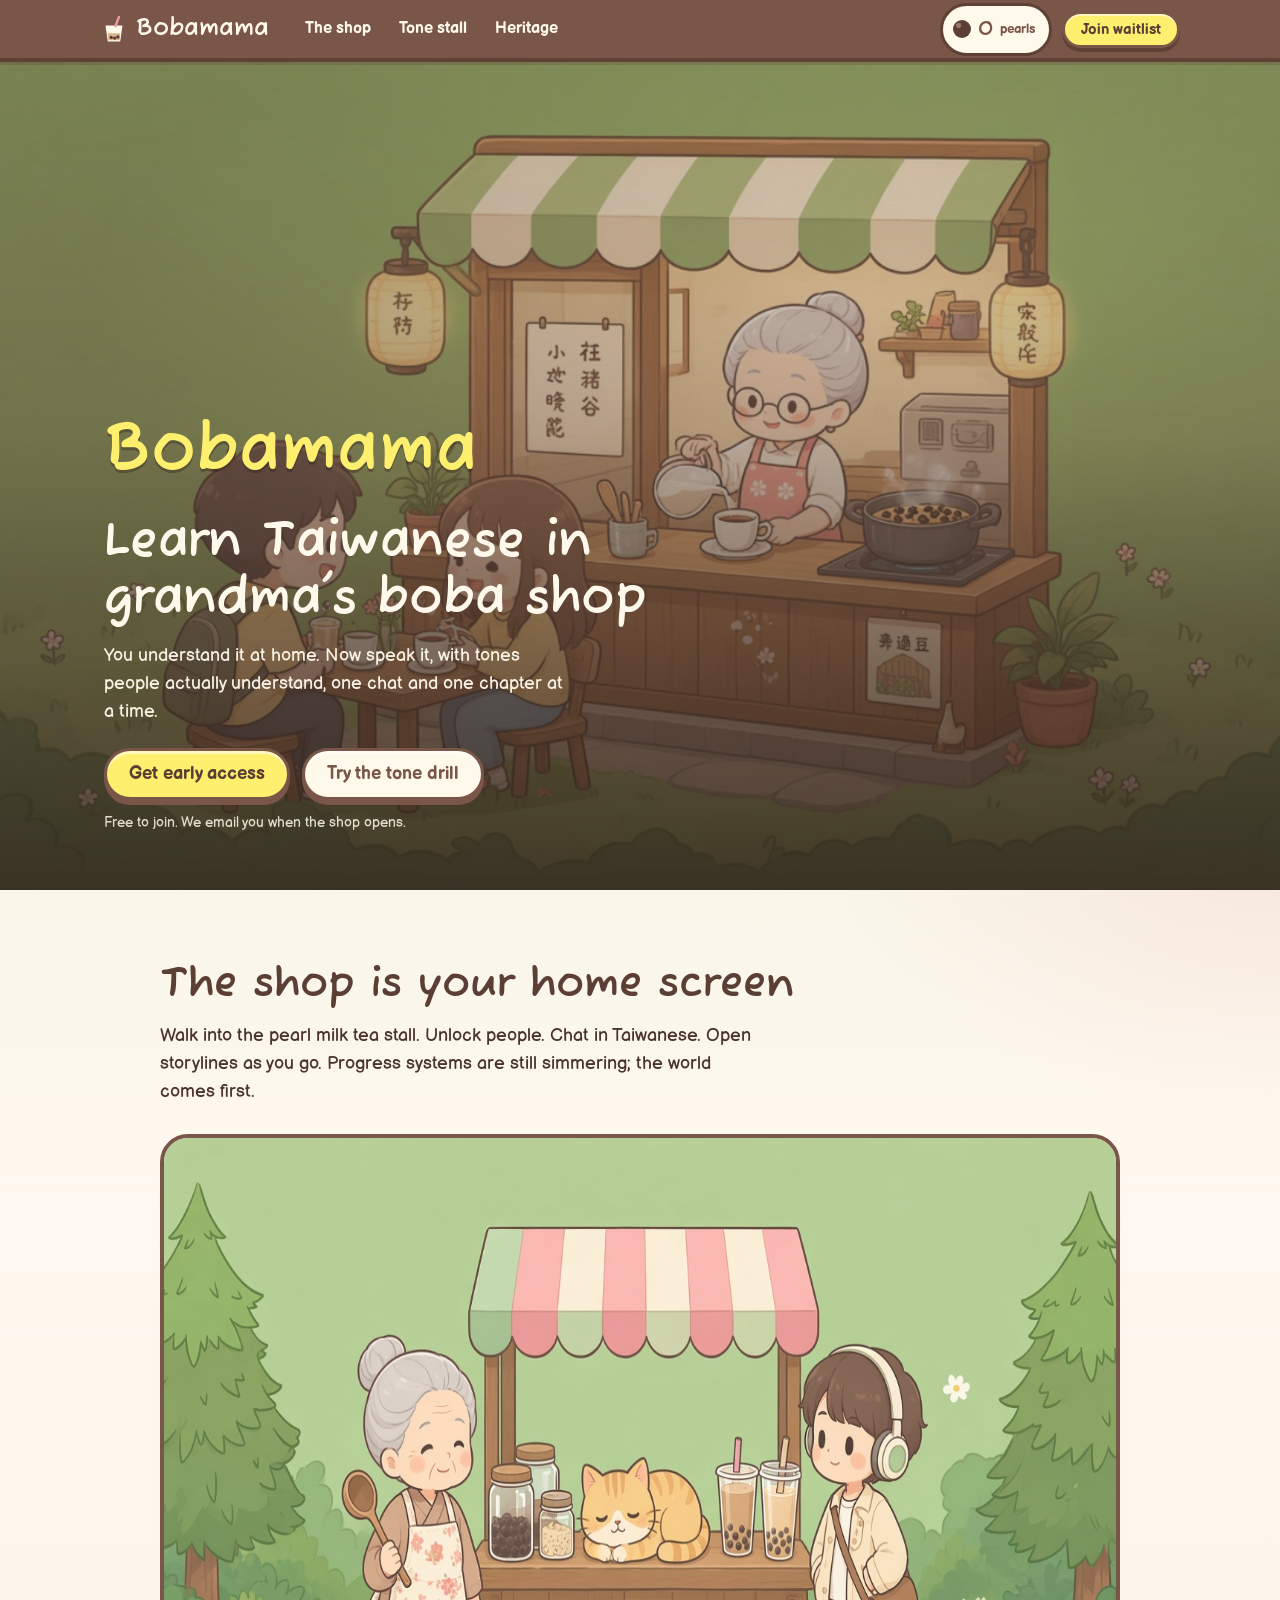
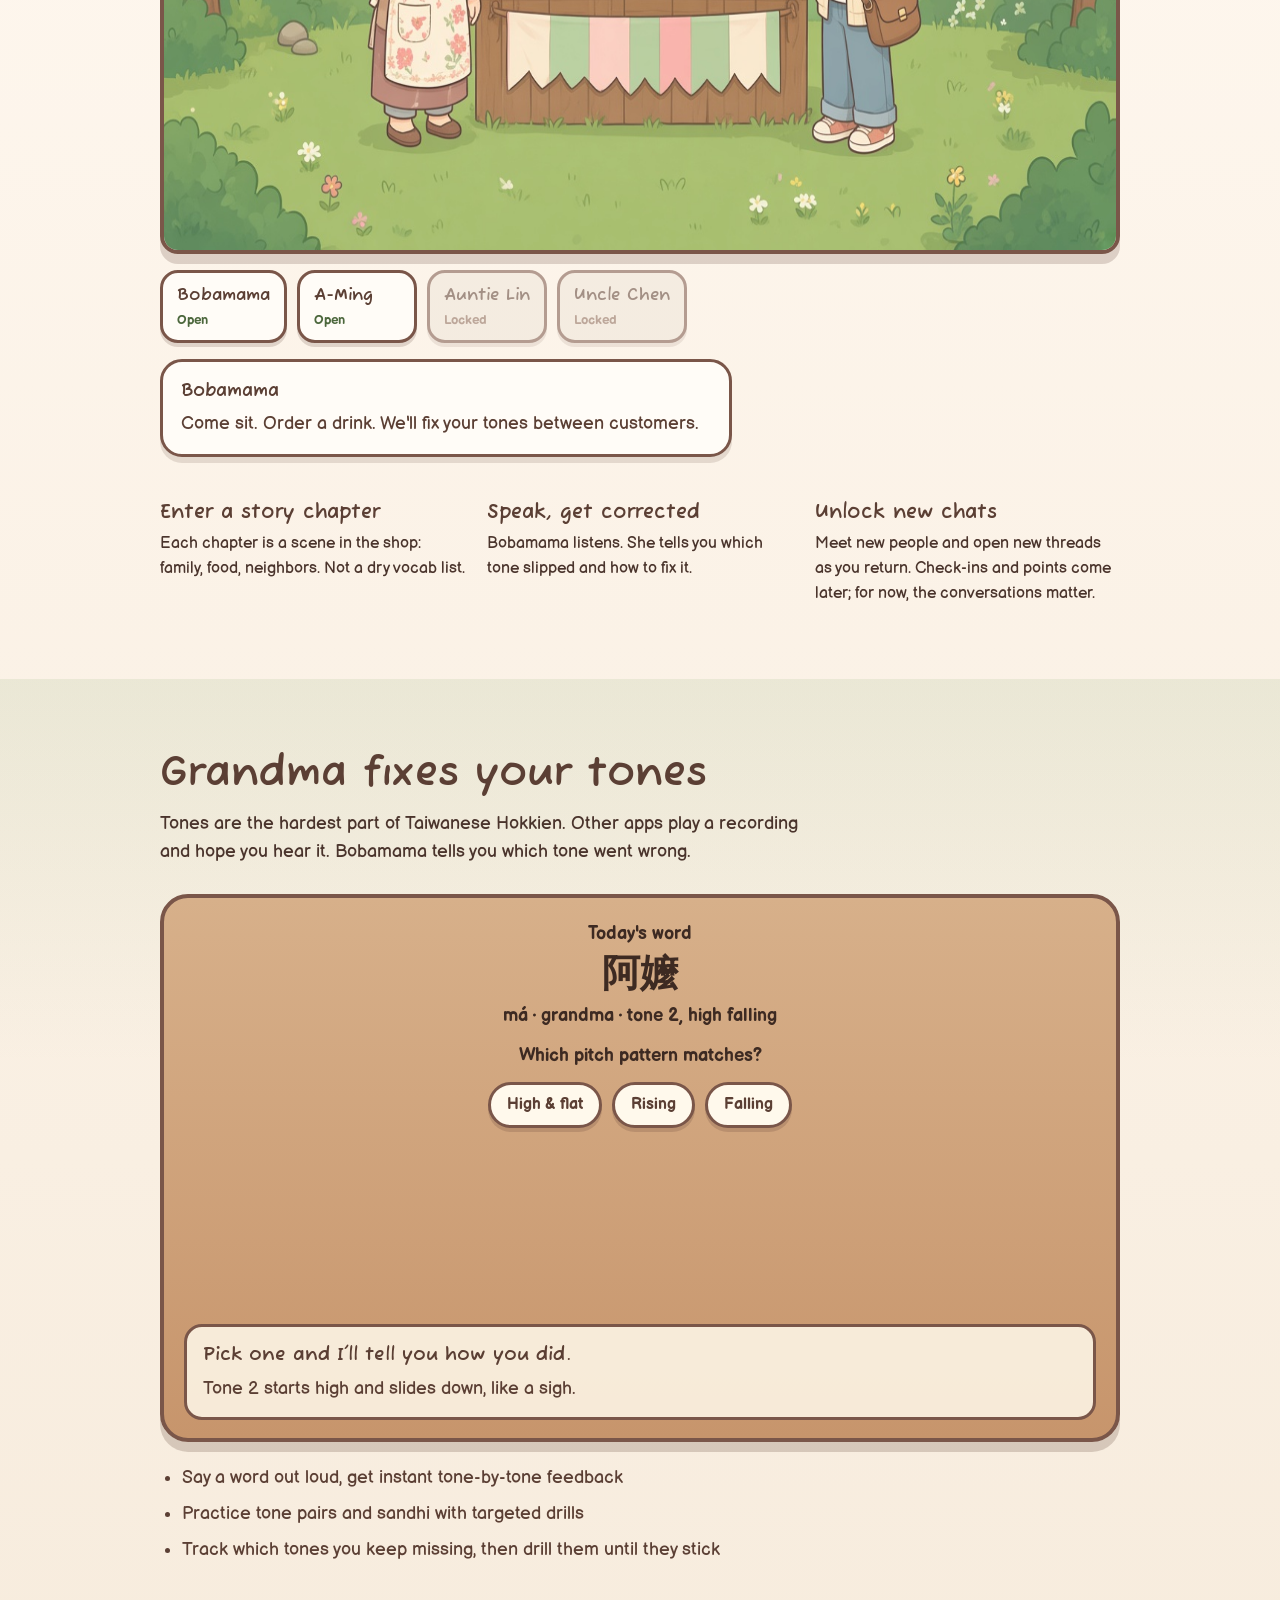
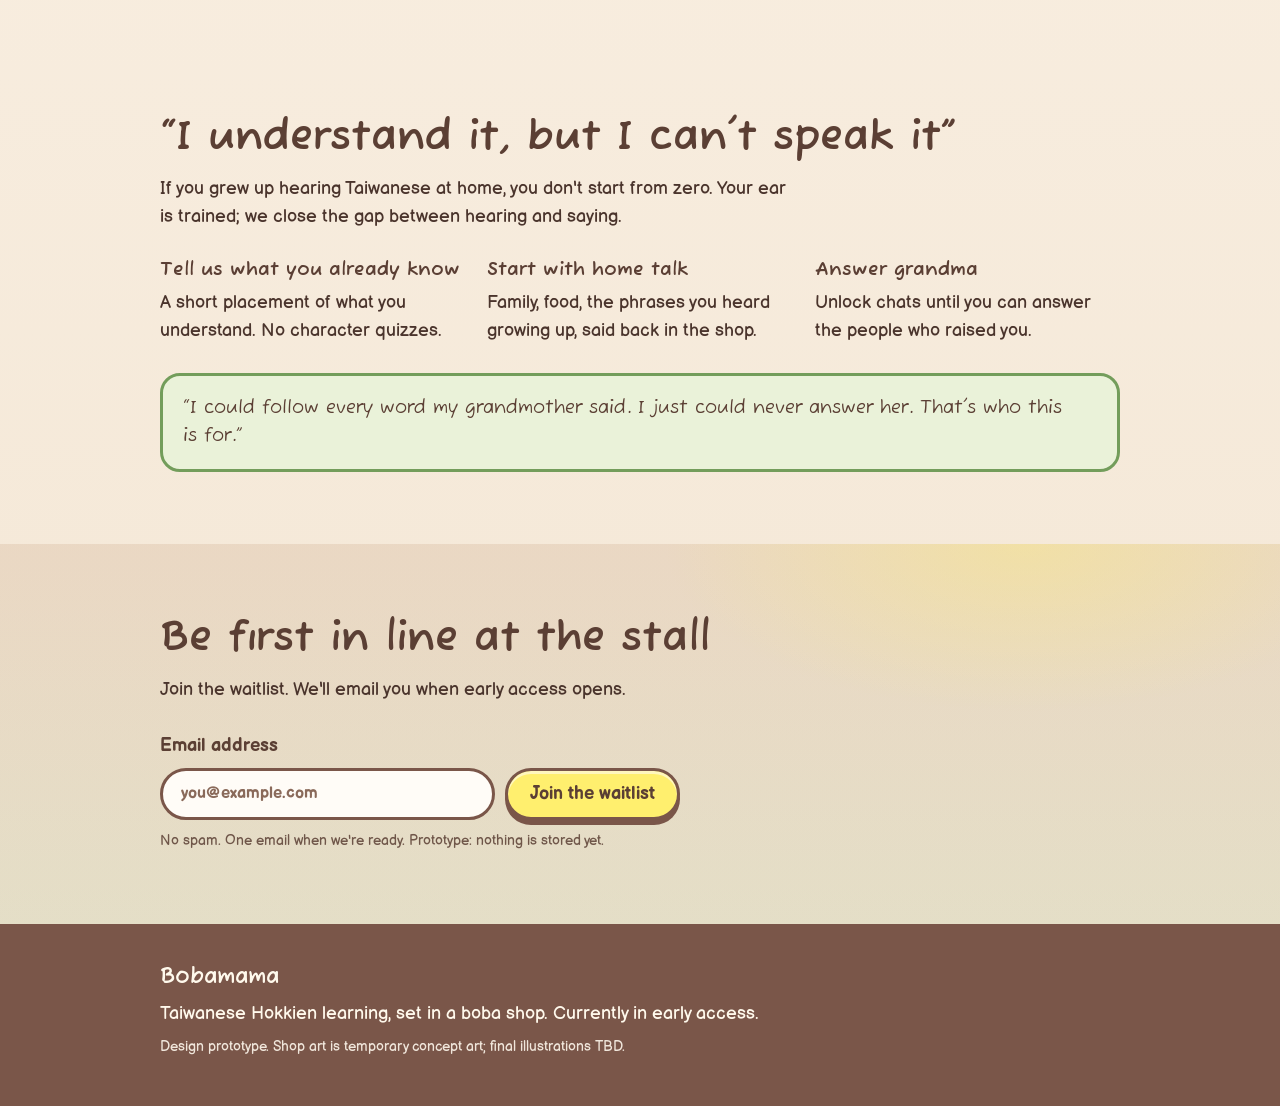
==== commit d6cb0656: "Clear generic AI detector patterns on the landing Replace the HUD inset side-stripe with a full bark" ====
--- a/index.html
+++ b/index.html
@@ -3,9 +3,9 @@
 <head>
 <meta charset="UTF-8">
 <meta name="viewport" content="width=device-width, initial-scale=1">
-<title>Bobamama — Learn Taiwanese in grandma's boba shop</title>
+<title>Bobamama: Learn Taiwanese in grandma's boba shop</title>
 <meta name="description" content="Bobamama is a Taiwanese Hokkien learning app set in a pearl milk tea shop. Unlock characters, follow story chapters, and get your tones corrected. Built for heritage speakers.">
-<meta property="og:title" content="Bobamama — Learn Taiwanese in grandma's boba shop">
+<meta property="og:title" content="Bobamama: Learn Taiwanese in grandma's boba shop">
 <meta property="og:description" content="A cozy Taiwanese Hokkien learning world: grandma's boba shop, story chapters, unlockable chats, and real tone correction.">
 <meta property="og:type" content="website">
 <meta property="og:image" content="assets/bobamama-shop-hero.jpg">
@@ -46,7 +46,7 @@
     <div class="hero-in">
       <p class="brand-mark">Bobamama</p>
       <h1>Learn Taiwanese in grandma's boba shop</h1>
-      <p class="lede">You understand it at home. Now speak it — with tones people actually understand — one chat, one chapter at a time.</p>
+      <p class="lede">You understand it at home. Now speak it, with tones people actually understand, one chat and one chapter at a time.</p>
       <div class="cta-row">
         <a class="btn" href="#waitlist">Get early access</a>
         <a class="btn btn-ghost" href="#tones">Try the tone drill</a>
@@ -58,7 +58,7 @@
   <section class="shop" id="shop">
     <div class="shop-in">
       <h2>The shop is your home screen</h2>
-      <p class="sec-lede">Walk into the pearl milk tea stall. Unlock people. Chat in Taiwanese. Open storylines as you go. Progress systems are still simmering — the world comes first.</p>
+      <p class="sec-lede">Walk into the pearl milk tea stall. Unlock people. Chat in Taiwanese. Open storylines as you go. Progress systems are still simmering; the world comes first.</p>
 
       <div class="shop-stage">
         <img class="shop-art" src="assets/bobamama-characters.jpg" alt="Grandma, a learner, and a shop cat at the boba counter" width="1280" height="720">
@@ -89,7 +89,7 @@
       <ol class="loop">
         <li>
           <h3>Enter a story chapter</h3>
-          <p>Each chapter is a scene in the shop — family, food, neighbors — not a dry vocab list.</p>
+          <p>Each chapter is a scene in the shop: family, food, neighbors. Not a dry vocab list.</p>
         </li>
         <li>
           <h3>Speak, get corrected</h3>
@@ -97,7 +97,7 @@
         </li>
         <li>
           <h3>Unlock new chats</h3>
-          <p>Meet new people and open new threads as you return. Check-ins and points later — for now, the conversations matter.</p>
+          <p>Meet new people and open new threads as you return. Check-ins and points come later; for now, the conversations matter.</p>
         </li>
       </ol>
     </div>
@@ -140,7 +140,7 @@
   <section class="heritage" id="heritage">
     <div class="heritage-in">
       <h2>“I understand it, but I can't speak it”</h2>
-      <p class="sec-lede">If you grew up hearing Taiwanese at home, you don't start from zero. Your ear is trained — we close the gap between hearing and saying.</p>
+      <p class="sec-lede">If you grew up hearing Taiwanese at home, you don't start from zero. Your ear is trained; we close the gap between hearing and saying.</p>
       <div class="steps">
         <div class="step">
           <h3>Tell us what you already know</h3>
@@ -148,7 +148,7 @@
         </div>
         <div class="step">
           <h3>Start with home talk</h3>
-          <p>Family, food, the phrases you heard growing up — said back in the shop.</p>
+          <p>Family, food, the phrases you heard growing up, said back in the shop.</p>
         </div>
         <div class="step">
           <h3>Answer grandma</h3>
@@ -184,7 +184,7 @@
   <div class="foot-in">
     <p class="brand sm">Bobamama</p>
     <p>Taiwanese Hokkien learning, set in a boba shop. Currently in early access.</p>
-    <p class="tiny">Design prototype. Shop art is temporary concept art — final illustrations TBD.</p>
+    <p class="tiny">Design prototype. Shop art is temporary concept art; final illustrations TBD.</p>
   </div>
 </footer>
 
--- a/styles.css
+++ b/styles.css
@@ -12,9 +12,11 @@
   --foam:#FFFCF7;
   --bark:#7A5649;
   --bark-deep:#5B3F34;
+  --ink:#3D2A22;
   --wood:#B98962;
   --wood-lt:#D2A77C;
   --leaf:#739D5B;
+  --leaf-ink:#4C673C;
   --leaf-lt:#B1D07F;
   --leaf-pale:#EAF2D9;
   --cta:#FFEF6E;
@@ -58,7 +60,7 @@
 .links a{font-weight:700;font-size:16px;text-decoration:none;padding:6px 12px;border-radius:999px;color:var(--chalk)}
 .links a:hover{background:rgba(255,249,236,.16)}
 .bar-r{margin-left:auto;display:flex;align-items:center;gap:10px}
-.hud{display:flex;align-items:center;gap:7px;background:var(--chalk);color:var(--bark);border:3px solid #5f4136;border-radius:999px;padding:2px 12px 2px 8px;font-weight:700;box-shadow:inset 0 -3px 0 rgba(122,86,73,.14)}
+.hud{display:flex;align-items:center;gap:7px;background:var(--chalk);color:var(--bark);border:3px solid #5f4136;border-radius:999px;padding:8px 14px 8px 10px;font-weight:700}
 .hud-n{font-family:var(--display);font-size:20px;min-width:1ch}
 .hud-l{font-size:13px}
 .hud.pop{animation:pop .4s var(--ease)}
@@ -71,8 +73,8 @@
 .btn-sm{font-size:15px;padding:8px 16px;box-shadow:0 4px 0 #5f4136,inset 0 2px 0 rgba(255,255,255,.55)}
 .btn-ghost{background:var(--chalk);color:var(--bark)}
 
-/* hero — full bleed shop */
-.hero{position:relative;min-height:min(92vh,920px);display:grid;align-items:end;color:var(--chalk);overflow:hidden}
+/* hero — full bleed shop (solid base so contrast tooling sees dark ground under chalk/CTA) */
+.hero{position:relative;min-height:min(92vh,920px);display:grid;align-items:end;color:var(--chalk);background:#2d1e18;overflow:hidden}
 .hero-bg{
   position:absolute;inset:0;
   background:
@@ -127,7 +129,7 @@
 .cast-btn:focus-visible{outline-offset:2px}
 .cast-btn.locked{opacity:.55;cursor:not-allowed;background:#efe6da}
 .cast-name{font-family:var(--display);font-weight:700;font-size:1.05rem}
-.cast-state{font-size:.8rem;font-weight:700;color:var(--leaf)}
+.cast-state{font-size:.8rem;font-weight:700;color:var(--leaf-ink)}
 .cast-btn.locked .cast-state{color:#8a6a5a}
 .bubble{
   margin-top:16px;background:var(--foam);border:3px solid var(--bark);
@@ -153,11 +155,11 @@
   box-shadow:0 10px 0 rgba(91,63,52,.22);
   margin-bottom:22px;
 }
-.drill-top{text-align:center;margin-bottom:12px}
-.ask{font-weight:700;color:var(--bark)}
-.han{font-size:2.4rem;font-weight:700;line-height:1.2;margin:4px 0}
-.roman{font-weight:700}
-.hint{text-align:center;font-weight:700;margin:8px 0 12px}
+.drill-top{text-align:center;margin-bottom:12px;color:var(--ink)}
+.ask{font-weight:700;color:var(--ink)}
+.han{font-size:2.4rem;font-weight:700;line-height:1.2;margin:4px 0;color:var(--ink)}
+.roman{font-weight:700;color:var(--ink)}
+.hint{text-align:center;font-weight:700;margin:8px 0 12px;color:var(--ink)}
 .tries{display:flex;flex-wrap:wrap;justify-content:center;gap:10px;margin-bottom:8px}
 .chip{
   font:700 16px/1 var(--body);border:3px solid var(--bark);background:var(--chalk);
@@ -203,7 +205,7 @@
 
 .foot{background:var(--bark);color:var(--chalk);padding:36px 24px 48px}
 .foot-in{max-width:960px;margin:0 auto}
-.foot .tiny{opacity:.75;margin-top:8px}
+.foot .tiny{color:#F0E6DB;opacity:1;margin-top:8px}
 .foot p+p{margin-top:6px}
 
 @media (max-width:720px){
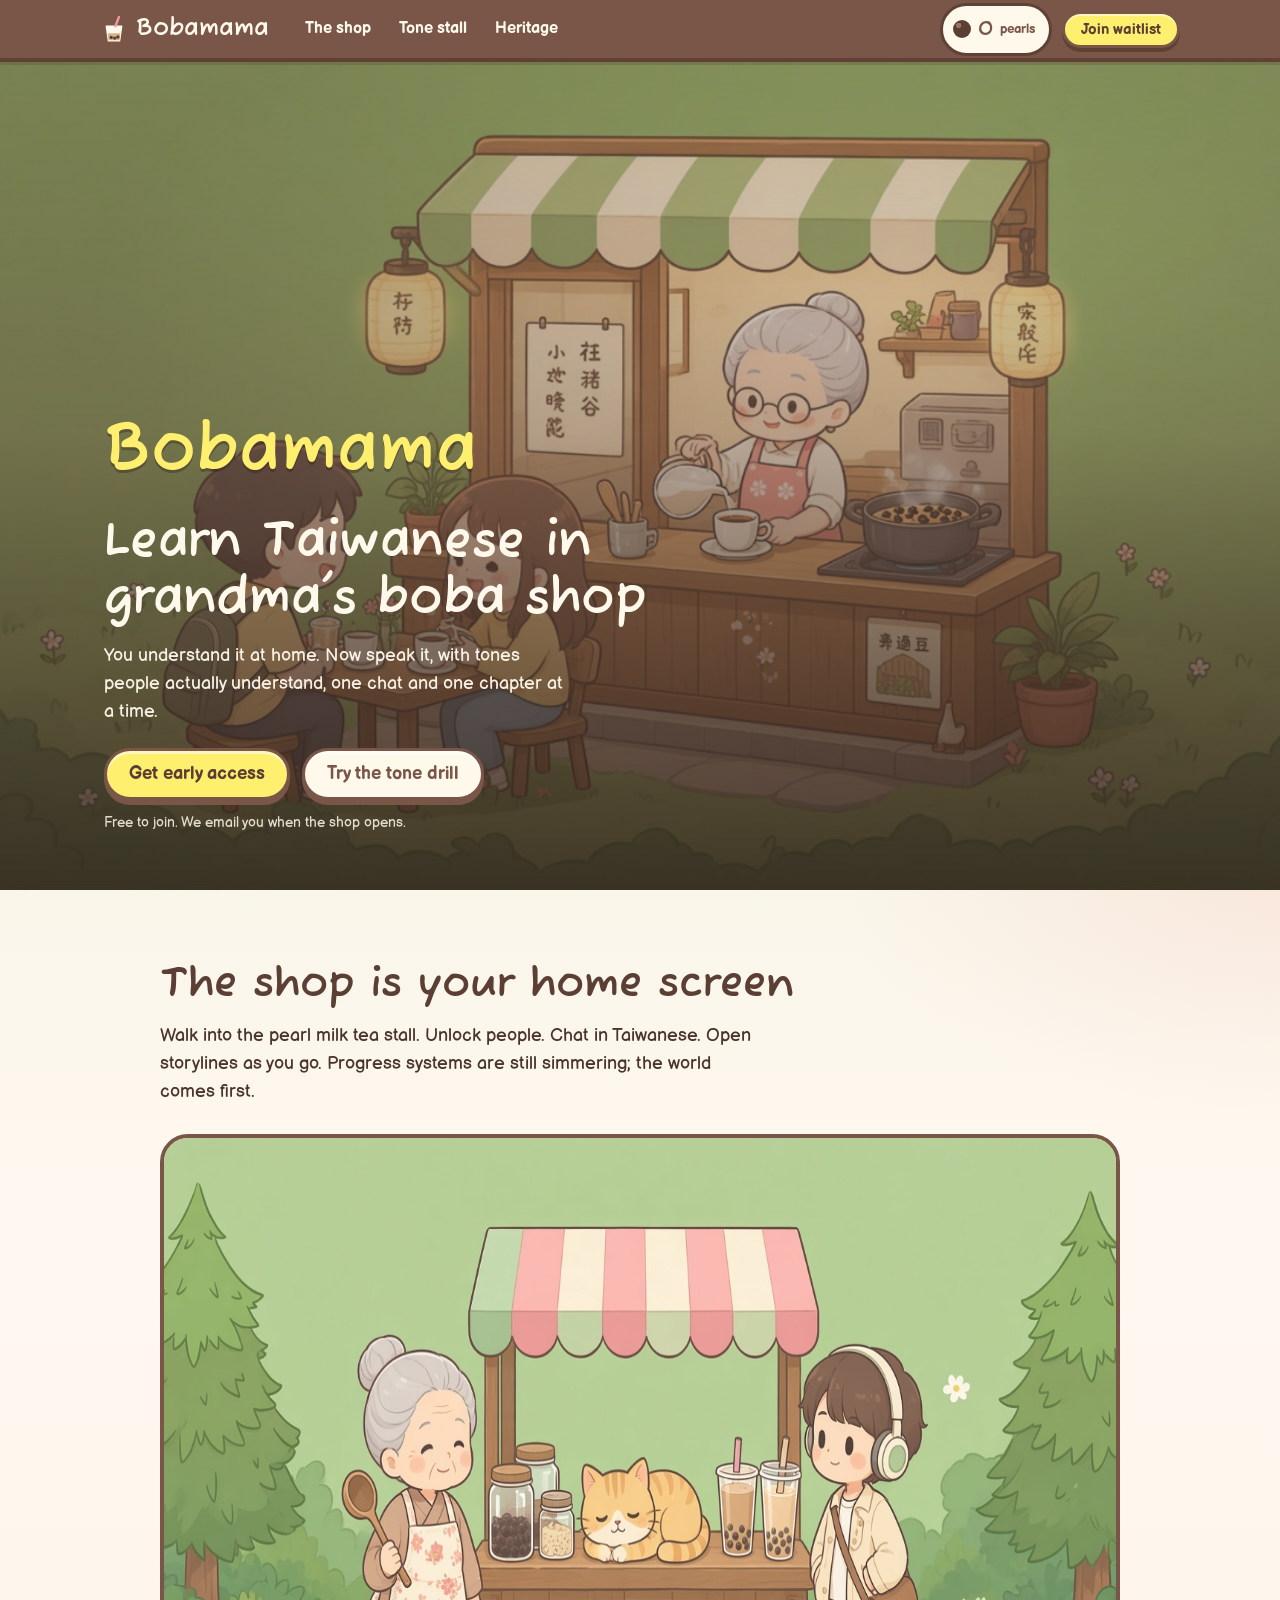
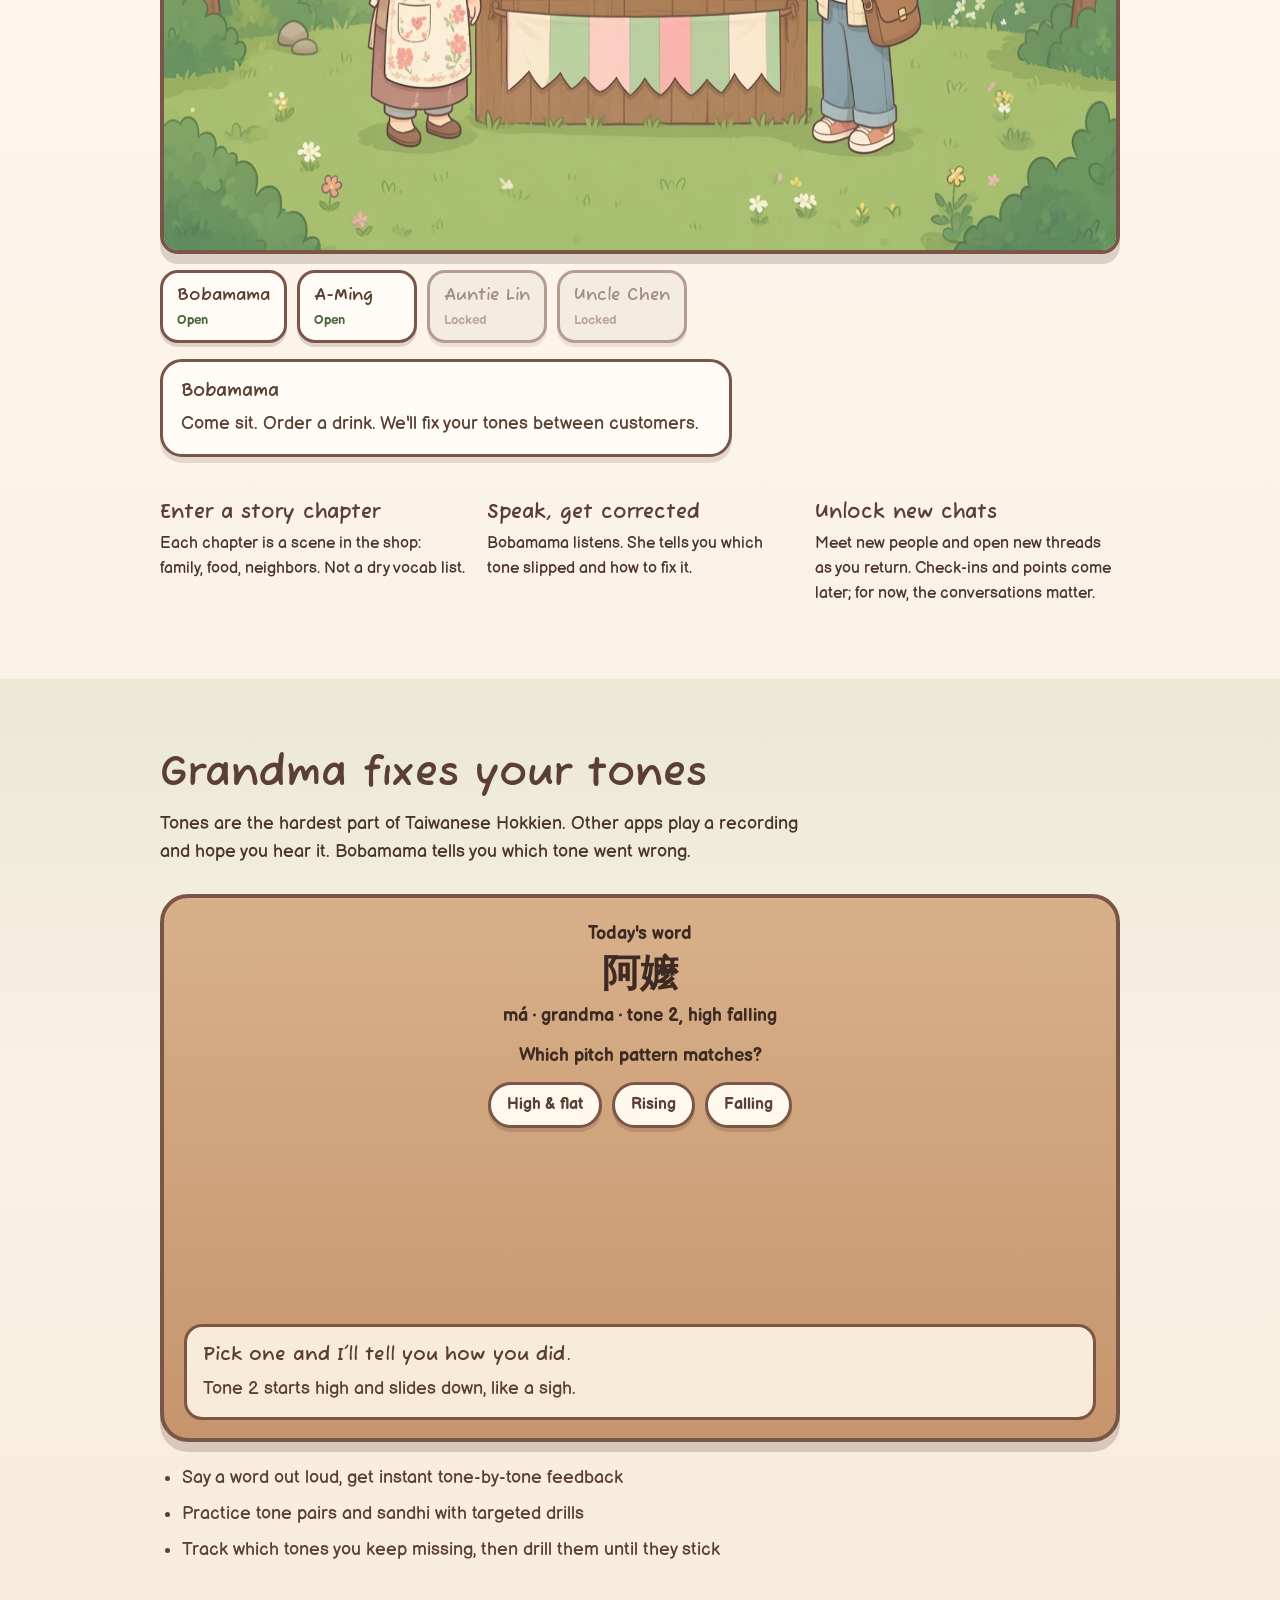
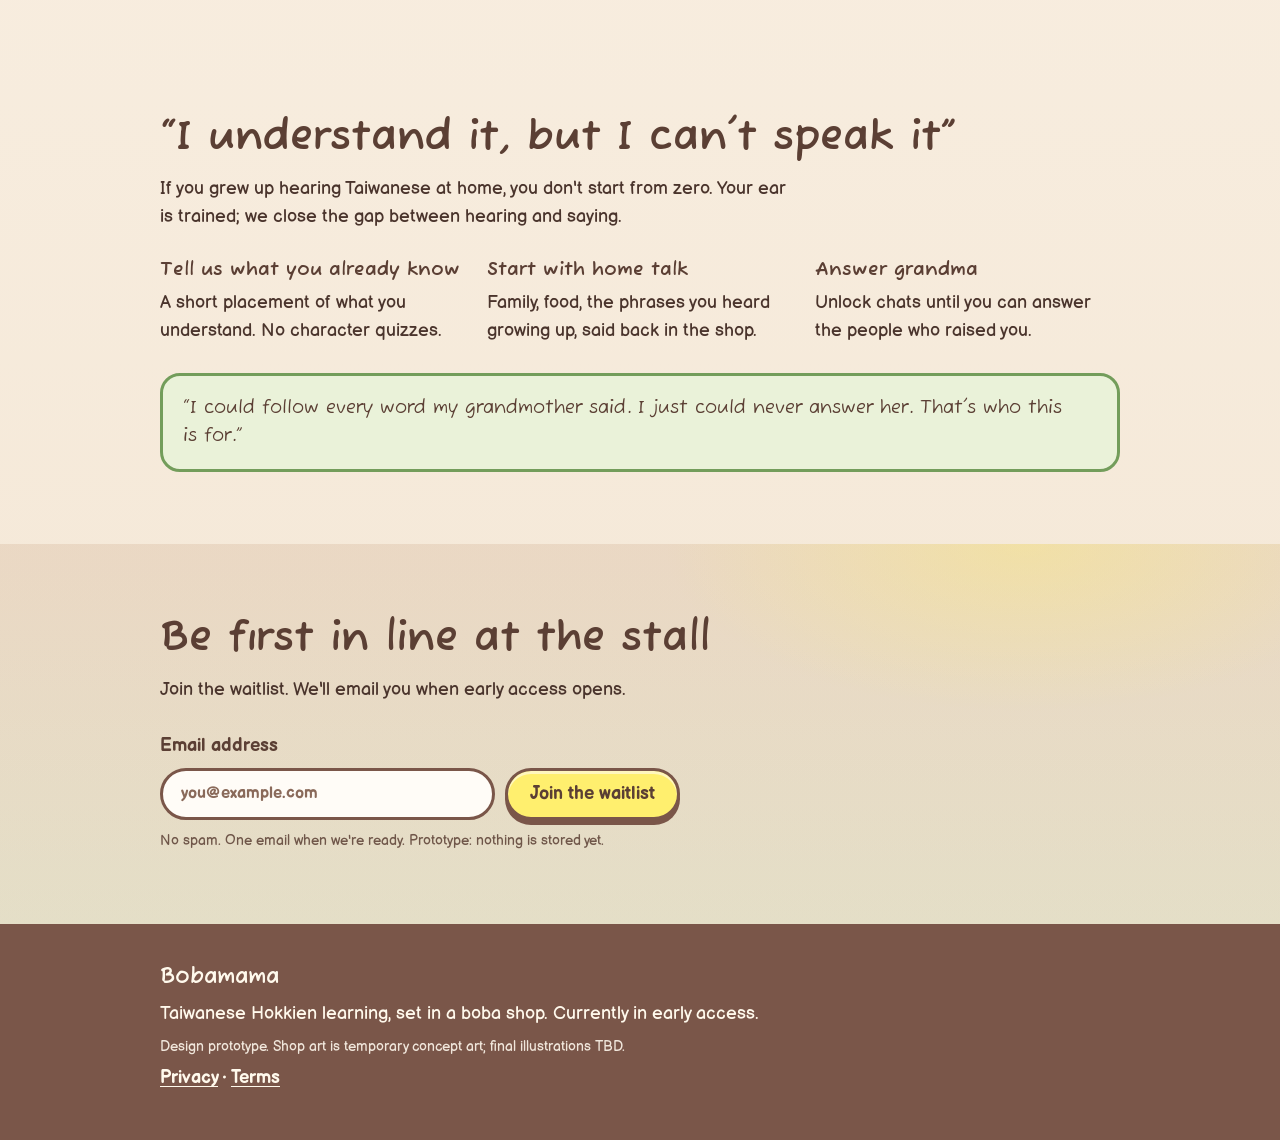
==== commit d39998c4: "Add draft privacy and terms pages linked from the footer Static privacy.html and terms.html in Bobam" ====
--- a/index.html
+++ b/index.html
@@ -185,6 +185,7 @@
     <p class="brand sm">Bobamama</p>
     <p>Taiwanese Hokkien learning, set in a boba shop. Currently in early access.</p>
     <p class="tiny">Design prototype. Shop art is temporary concept art; final illustrations TBD.</p>
+    <p class="foot-links"><a href="/privacy.html">Privacy</a> · <a href="/terms.html">Terms</a></p>
   </div>
 </footer>
 
--- a/styles.css
+++ b/styles.css
@@ -207,6 +207,42 @@
 .foot-in{max-width:960px;margin:0 auto}
 .foot .tiny{color:#F0E6DB;opacity:1;margin-top:8px}
 .foot p+p{margin-top:6px}
+.foot-links{margin-top:14px;font-weight:700}
+.foot-links a{color:var(--chalk);text-underline-offset:3px}
+.foot-links a:hover{color:var(--cta)}
+
+/* 404 */
+.lost{
+  min-height:calc(100vh - var(--bar-h));
+  display:grid;align-items:center;
+  padding:48px 24px 72px;
+}
+.lost-in{max-width:560px;margin:0 auto}
+.lost-mark{color:var(--bark-deep);text-shadow:none;font-size:clamp(2rem,5vw,3.2rem)}
+.lost h1{font-size:clamp(1.85rem,4vw,2.8rem);margin-bottom:14px;max-width:14ch}
+.lost .lede{color:#4a342c;margin-bottom:22px}
+.lost .tiny{color:#4a342c;opacity:1}
+
+/* legal */
+.legal{padding:48px 24px 72px}
+.legal-in{max-width:680px;margin:0 auto}
+.legal-draft{
+  display:inline-block;margin:0 0 18px;padding:8px 12px;
+  background:var(--chalk);border:3px solid var(--bark);border-radius:16px;
+  font-weight:700;font-size:.9rem;color:var(--bark-deep);
+}
+.legal h1{font-size:clamp(1.85rem,4vw,2.6rem);margin-bottom:10px}
+.legal h2{font-size:1.25rem;margin:28px 0 10px}
+.legal p,.legal li{color:#4a342c;max-width:65ch}
+.legal ul{padding-left:1.2em;margin:0 0 8px}
+.legal li{margin:.4em 0}
+.legal-meta{font-size:.95rem;margin-bottom:8px}
+.legal-todo{
+  background:rgba(255,239,110,.55);border-bottom:2px solid var(--bark);
+  padding:0 4px;font-weight:700;
+}
+.legal a{color:var(--bark-deep);font-weight:700;text-underline-offset:3px}
+.legal-nav{margin-top:36px;font-weight:700}
 
 @media (max-width:720px){
   .links{display:none}
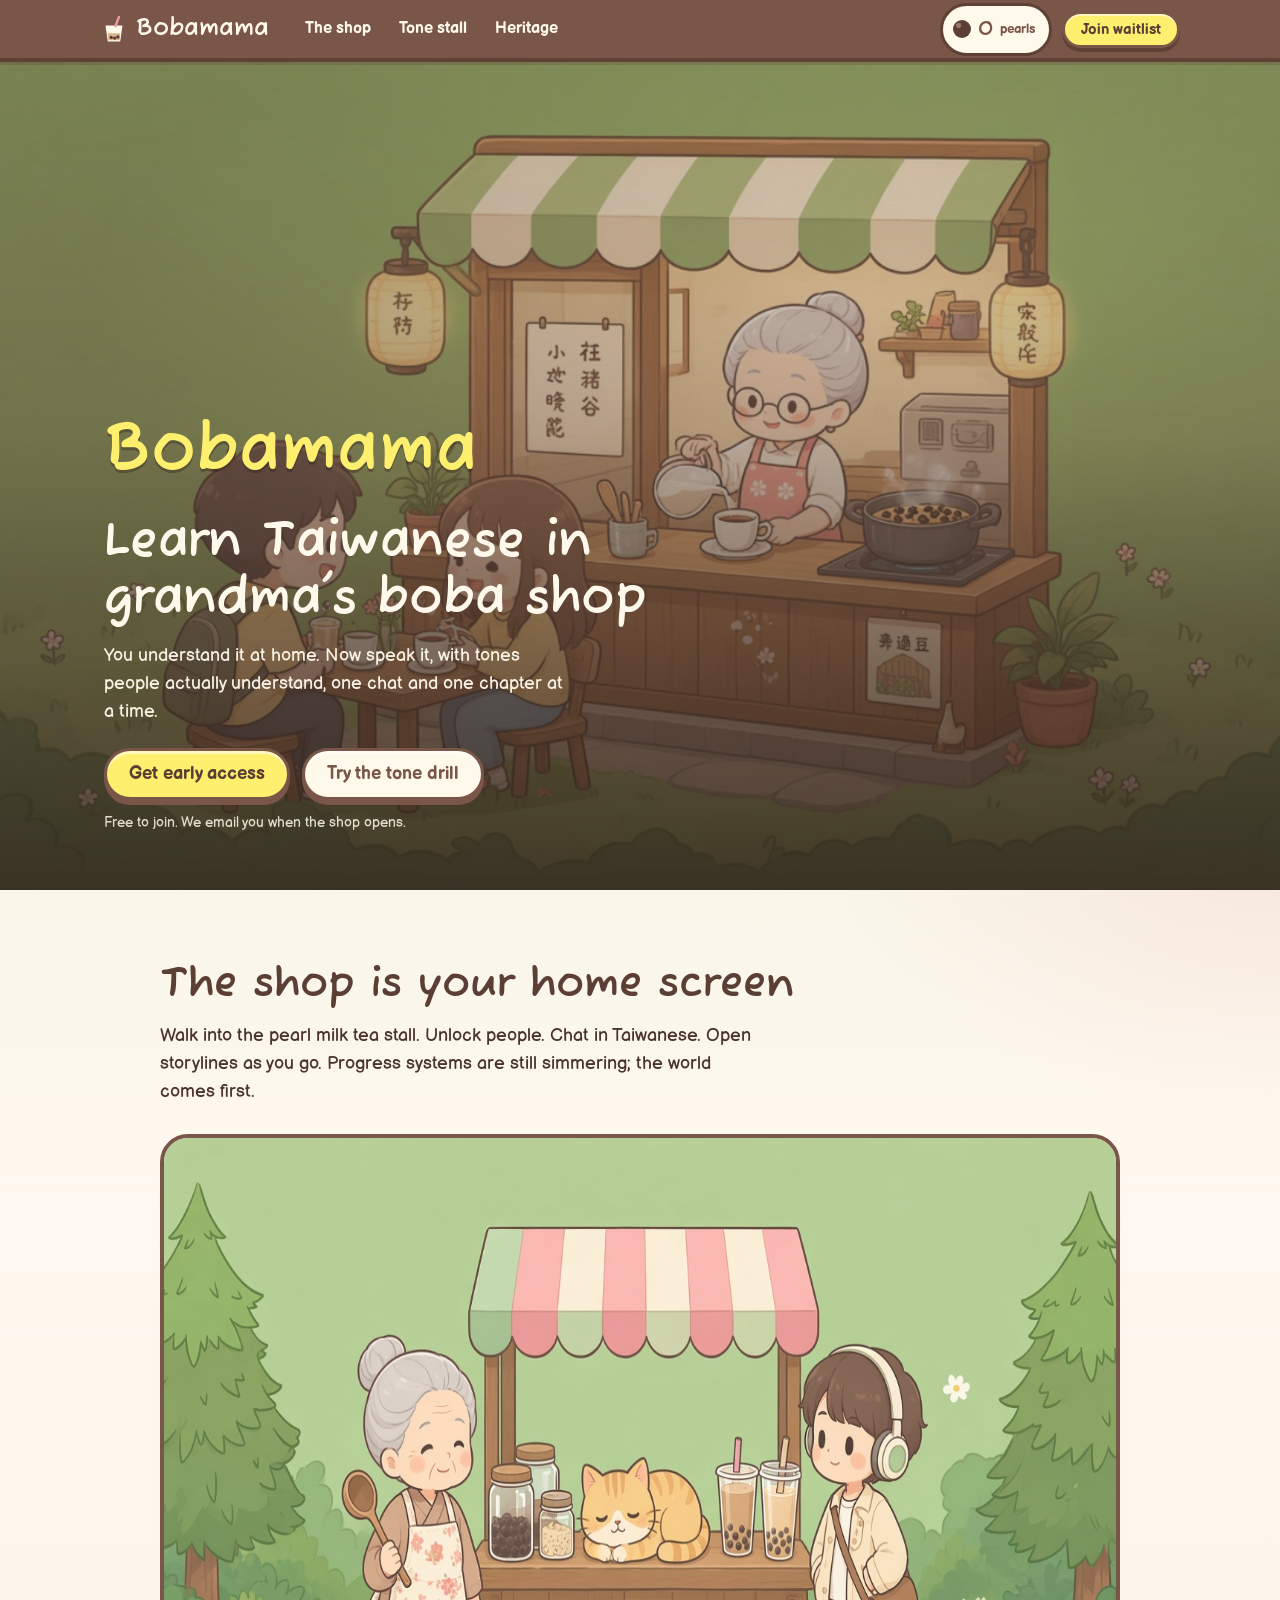
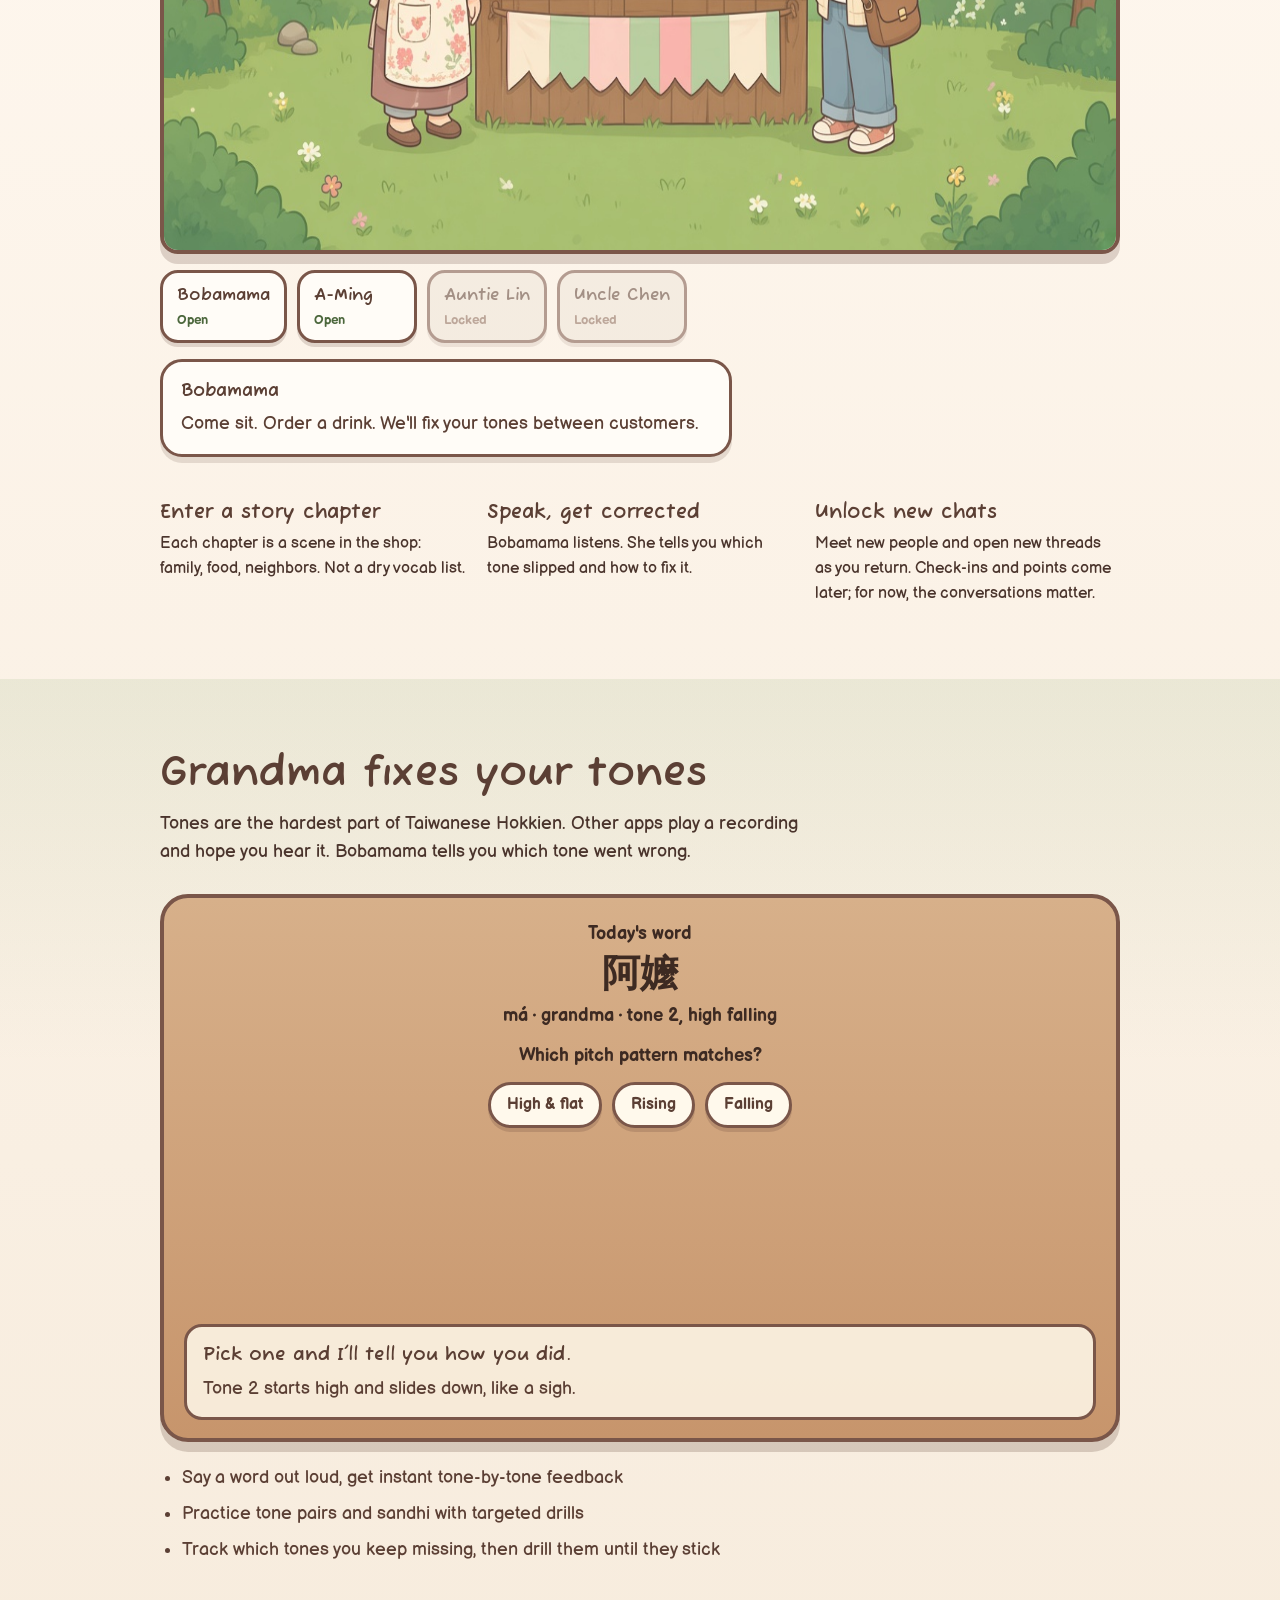
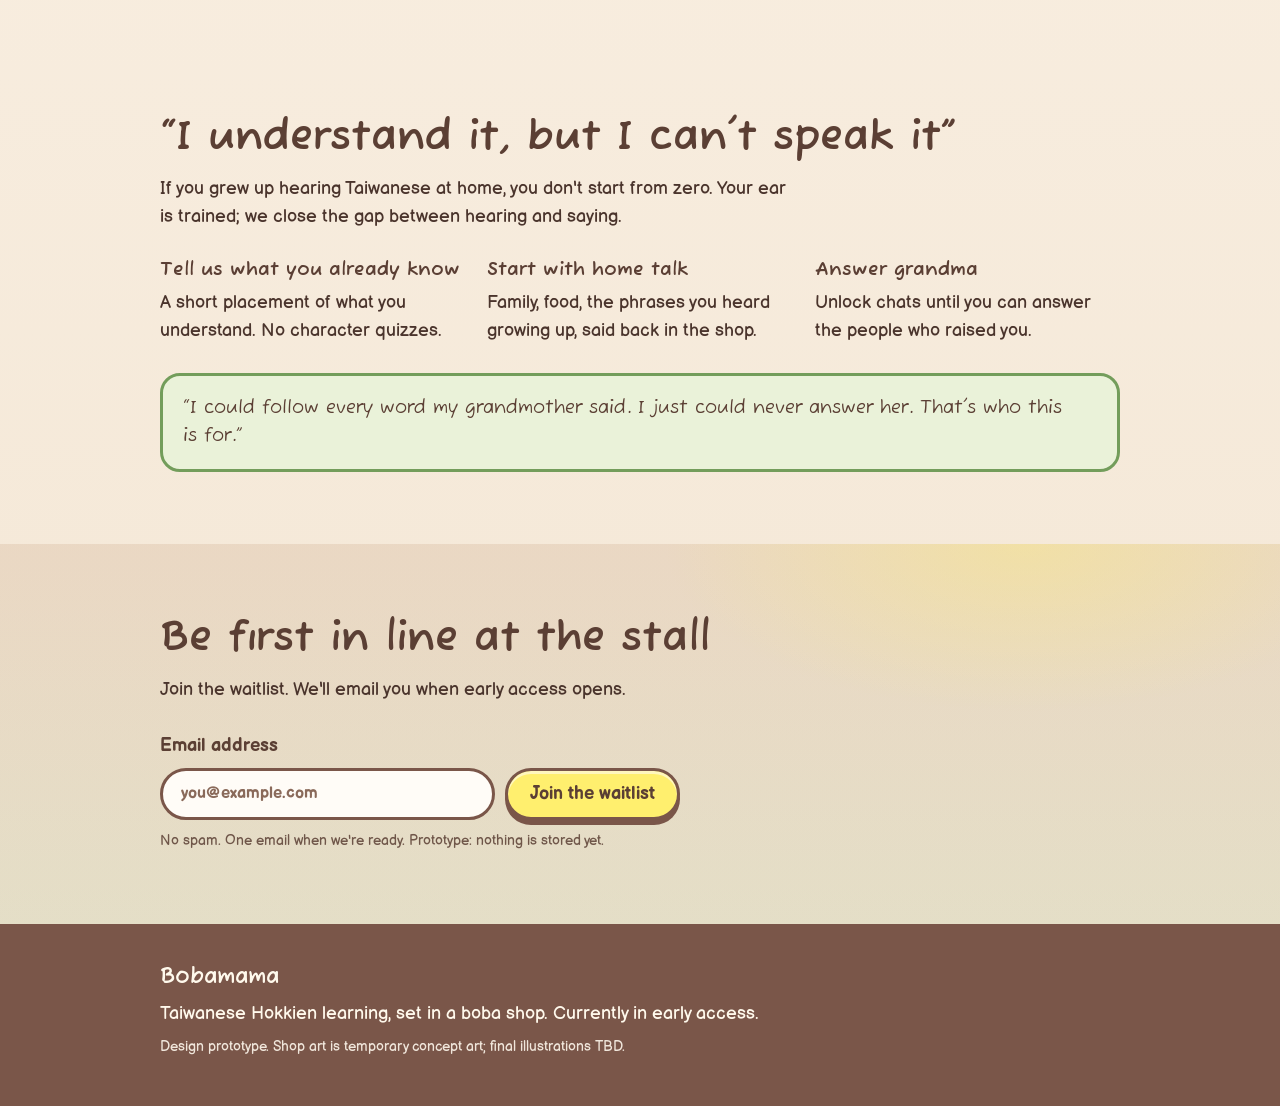
==== commit d03c084c: "Add apple-touch and large app icons from the cup mark (#8) Rasters the existing Bobamama cup favicon" ====
--- a/index.html
+++ b/index.html
@@ -10,6 +10,7 @@
 <meta property="og:type" content="website">
 <meta property="og:image" content="assets/bobamama-shop-hero.jpg">
 <link rel="icon" type="image/svg+xml" href="favicon.svg">
+<link rel="apple-touch-icon" href="icons/apple-touch-icon.png">
 <link rel="stylesheet" href="styles.css">
 </head>
 <body>
@@ -185,7 +186,6 @@
     <p class="brand sm">Bobamama</p>
     <p>Taiwanese Hokkien learning, set in a boba shop. Currently in early access.</p>
     <p class="tiny">Design prototype. Shop art is temporary concept art; final illustrations TBD.</p>
-    <p class="foot-links"><a href="/privacy.html">Privacy</a> · <a href="/terms.html">Terms</a></p>
   </div>
 </footer>
 
